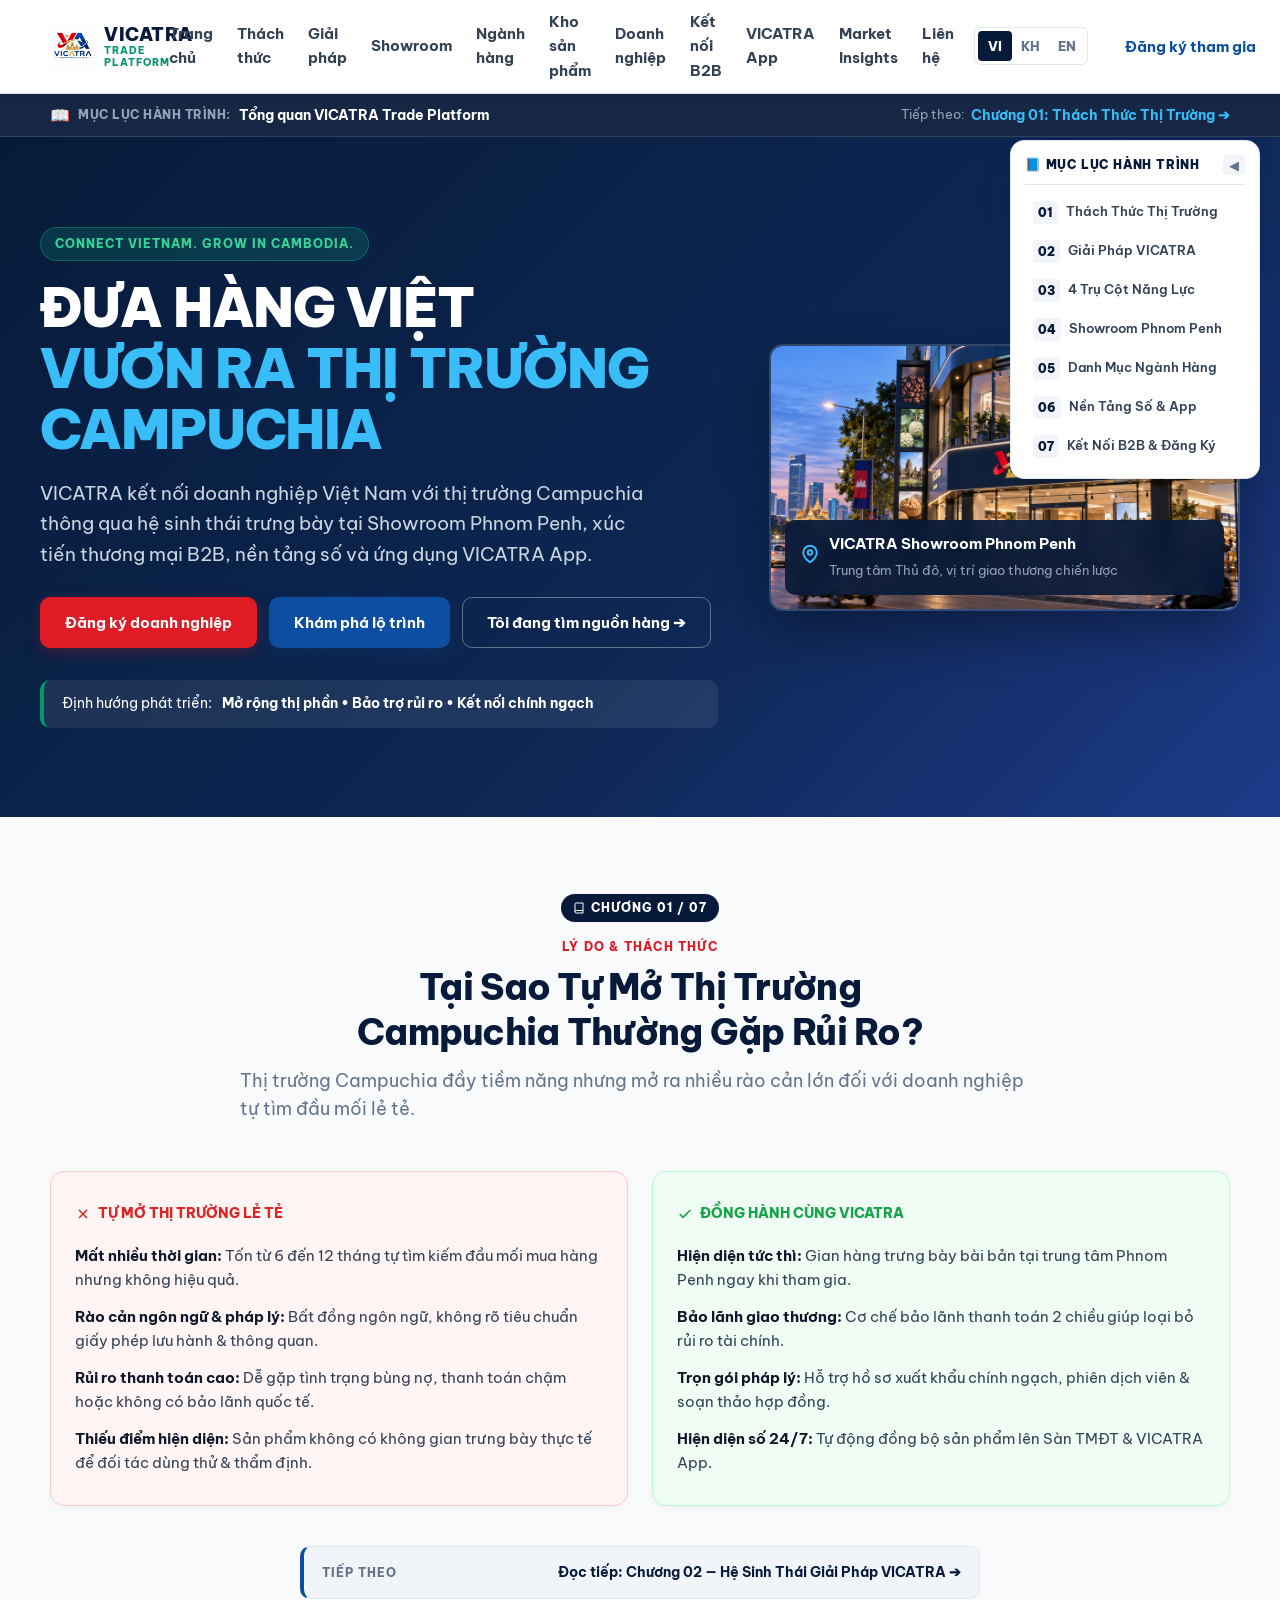
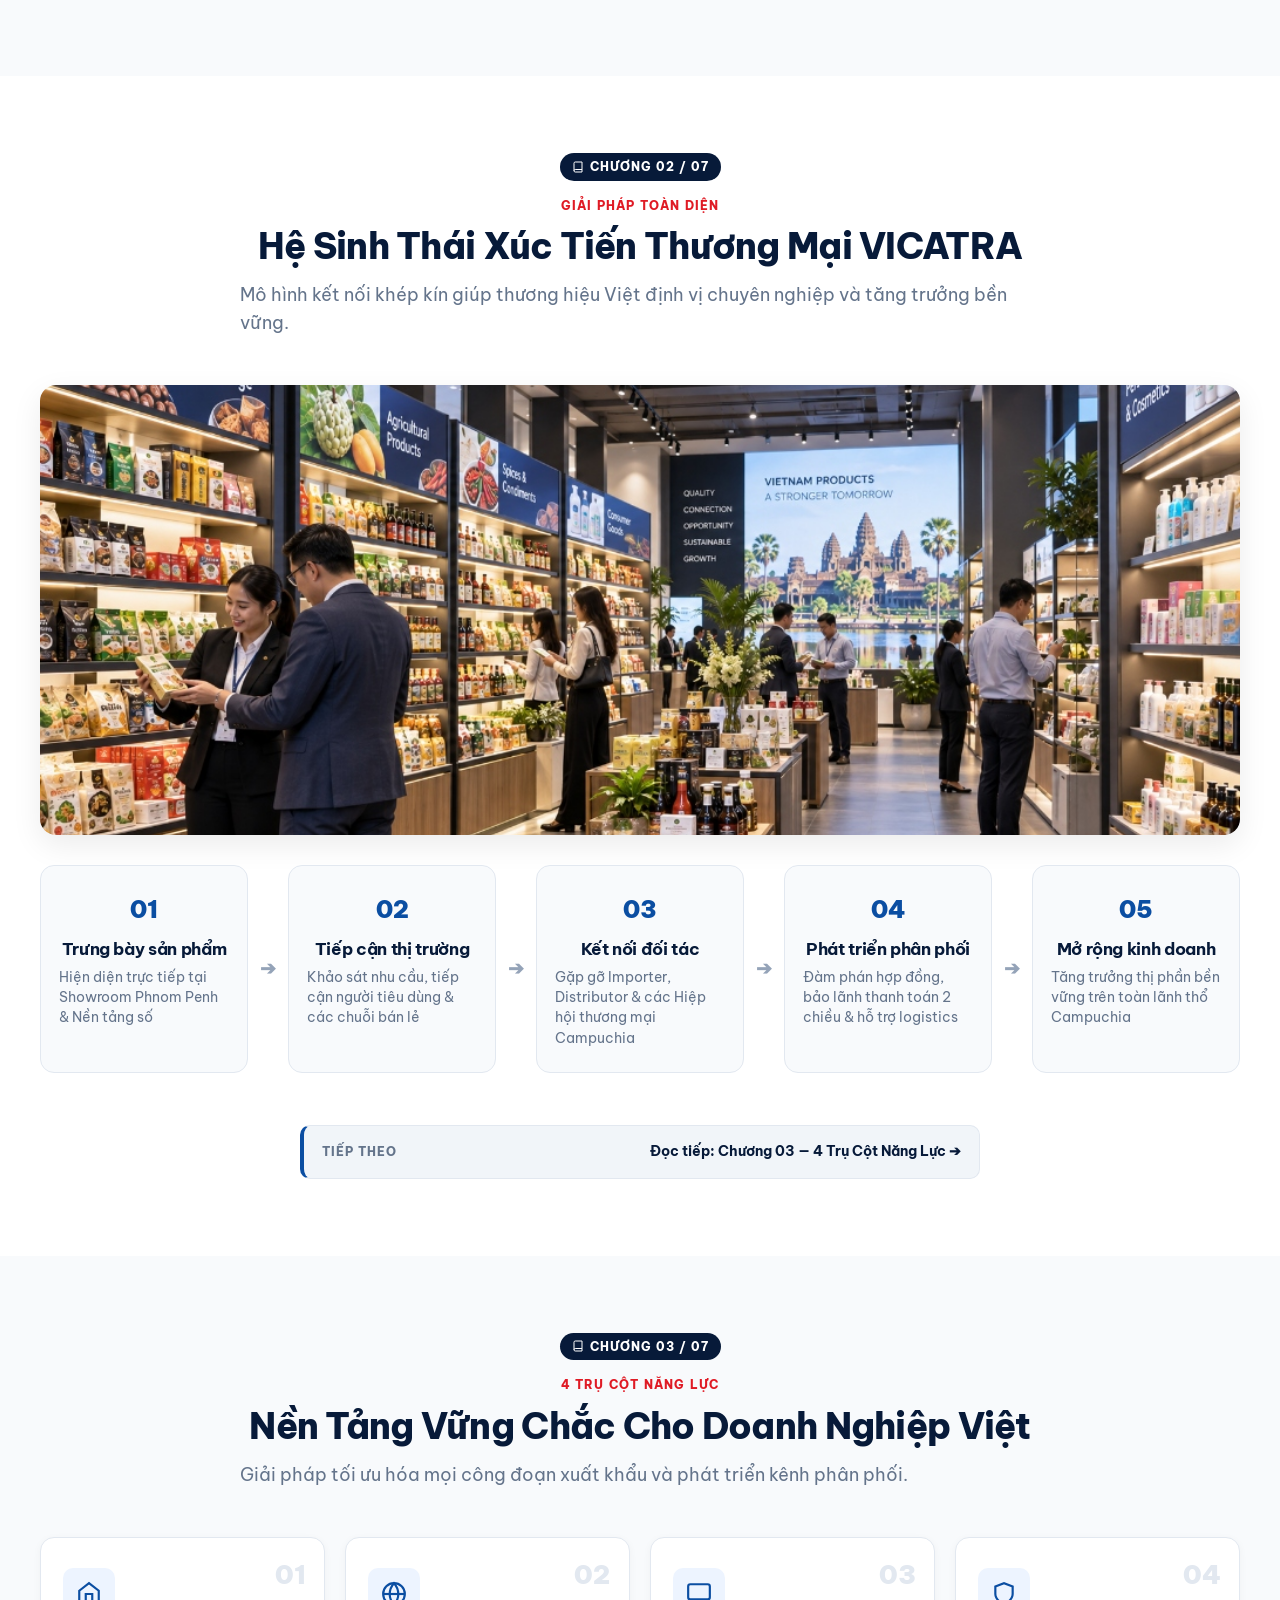
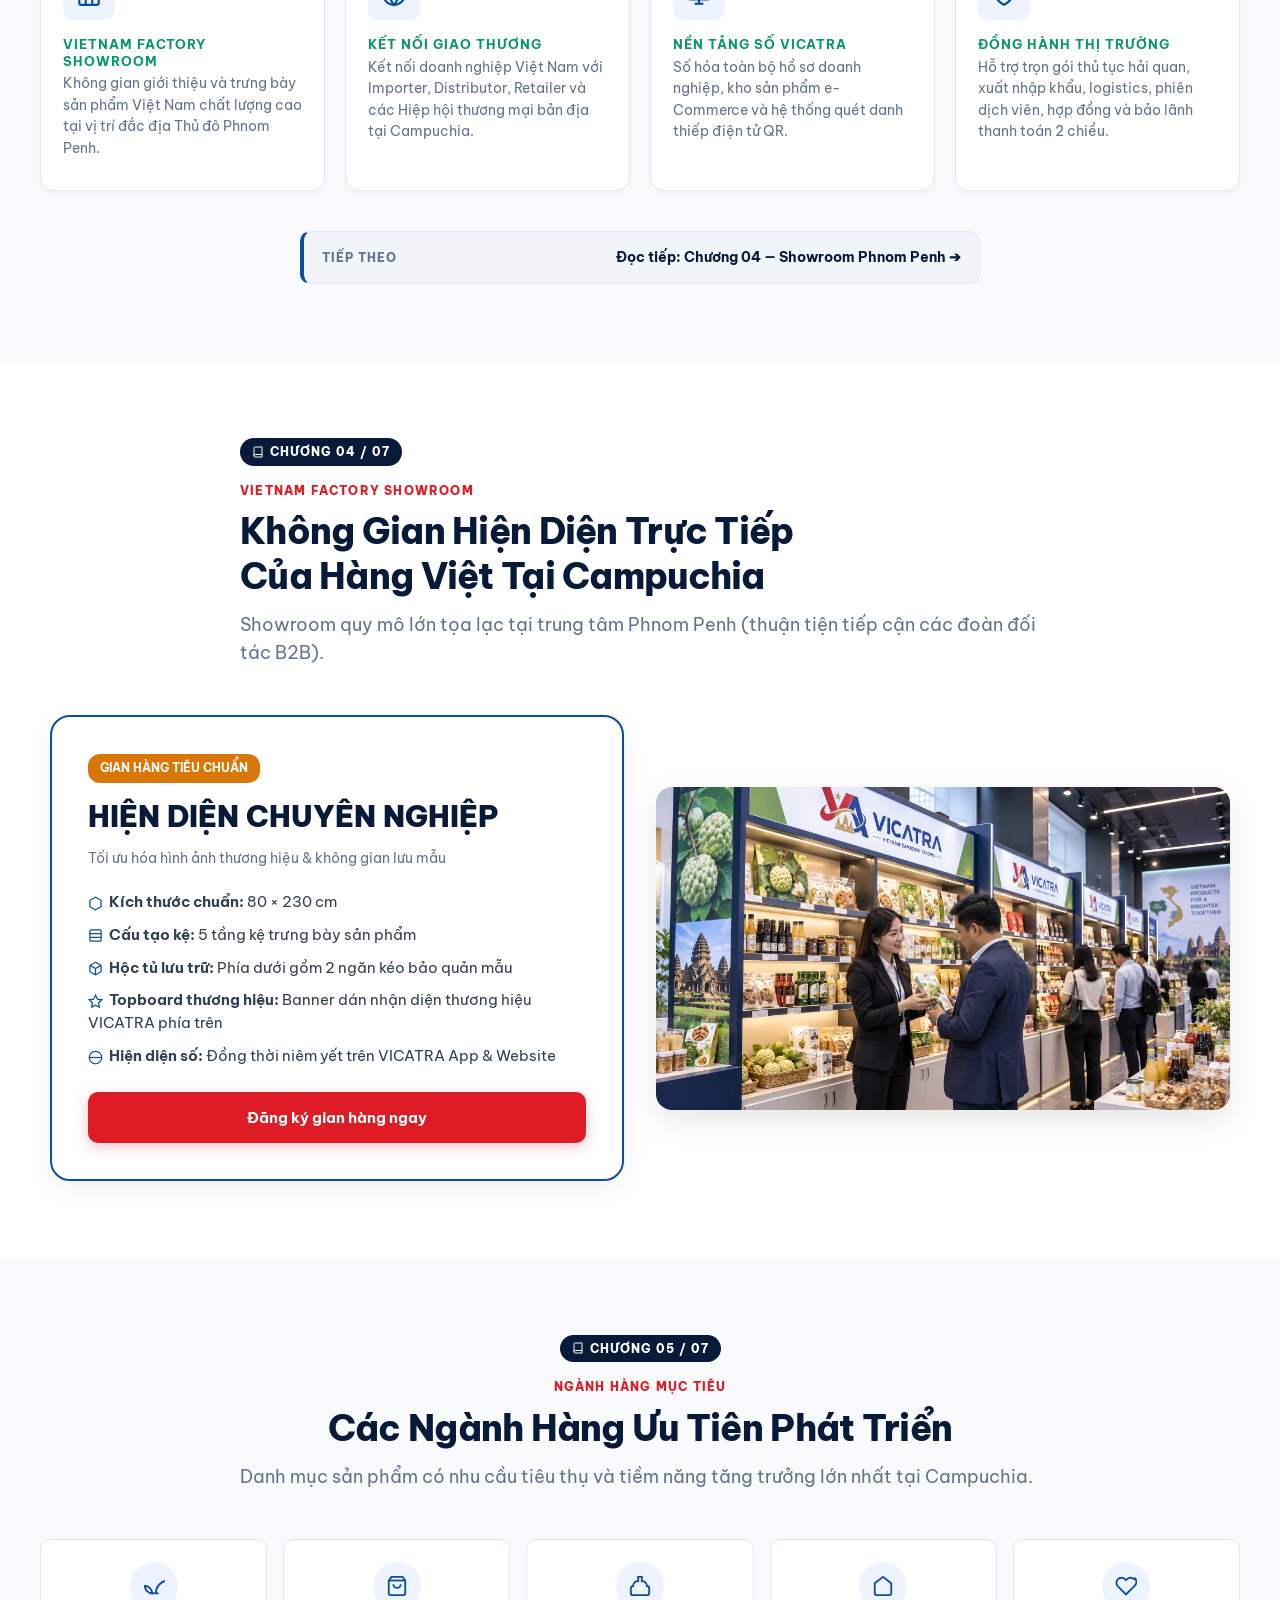
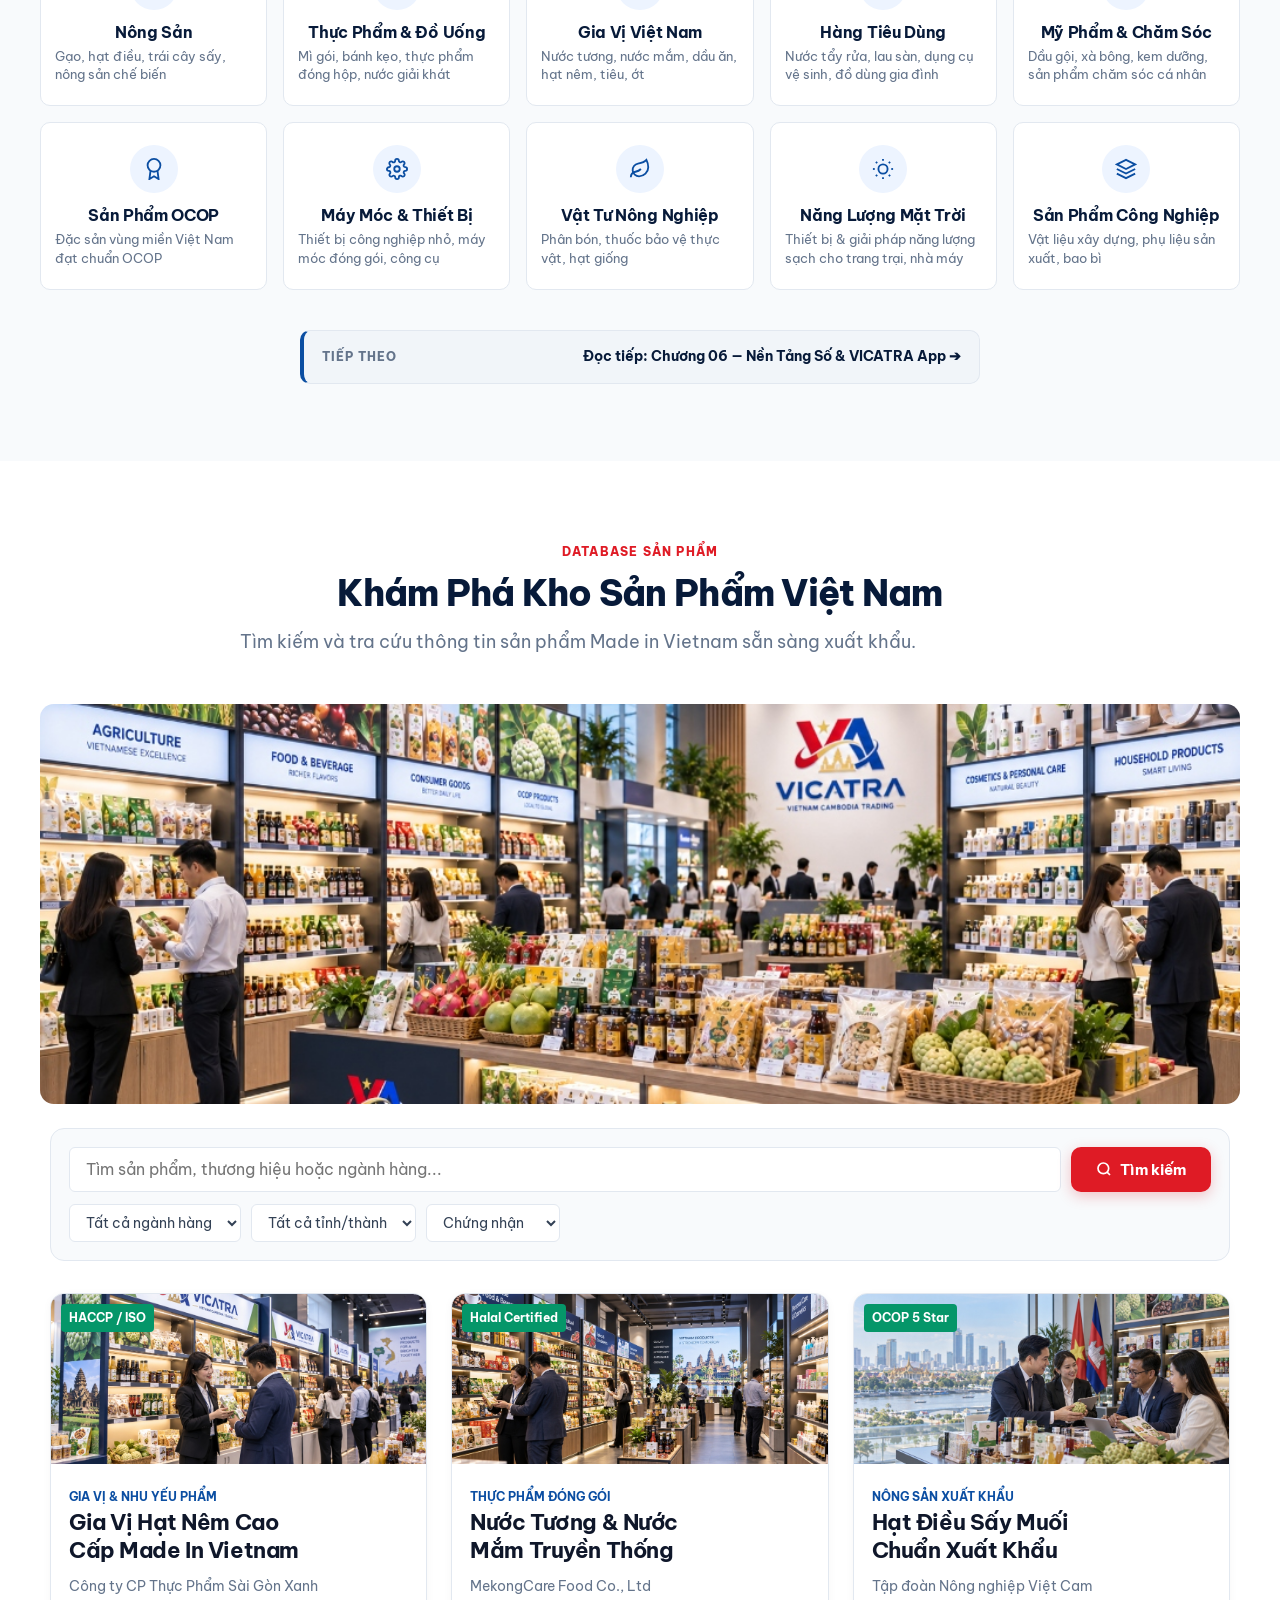
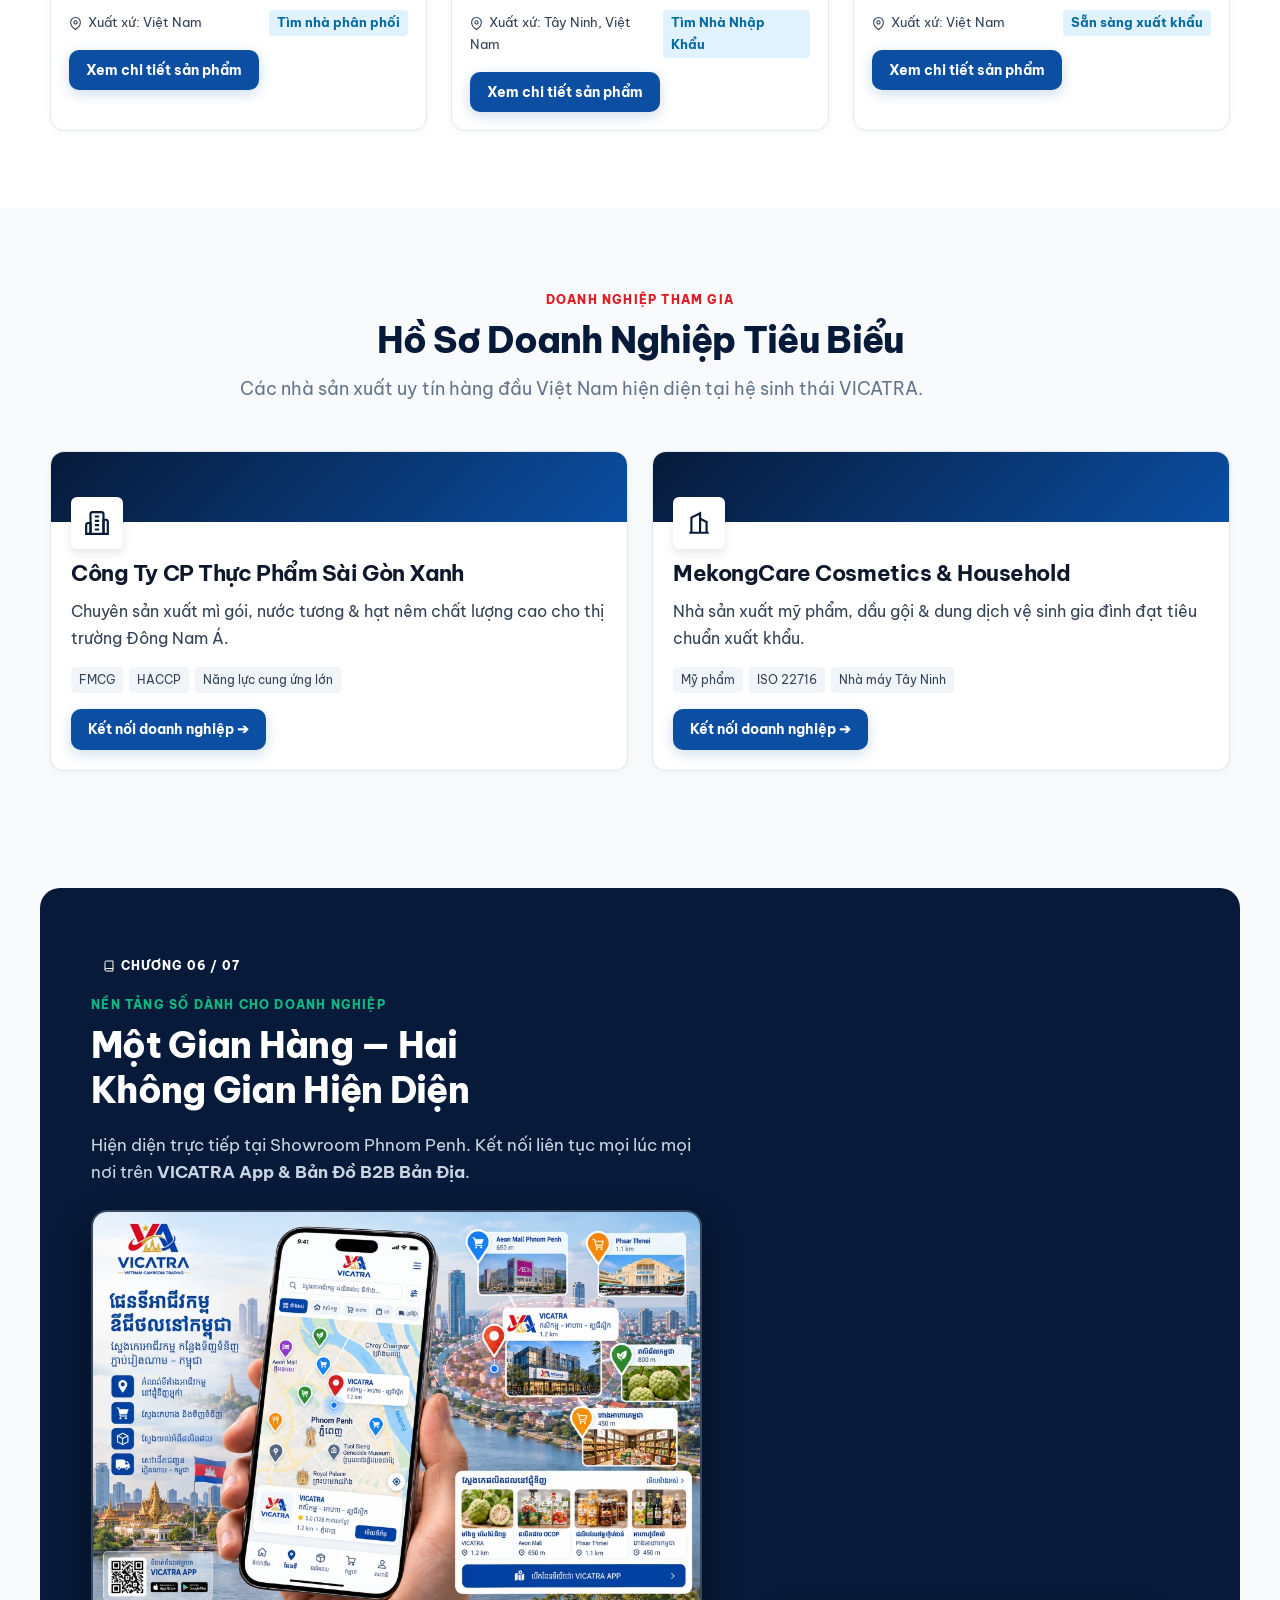
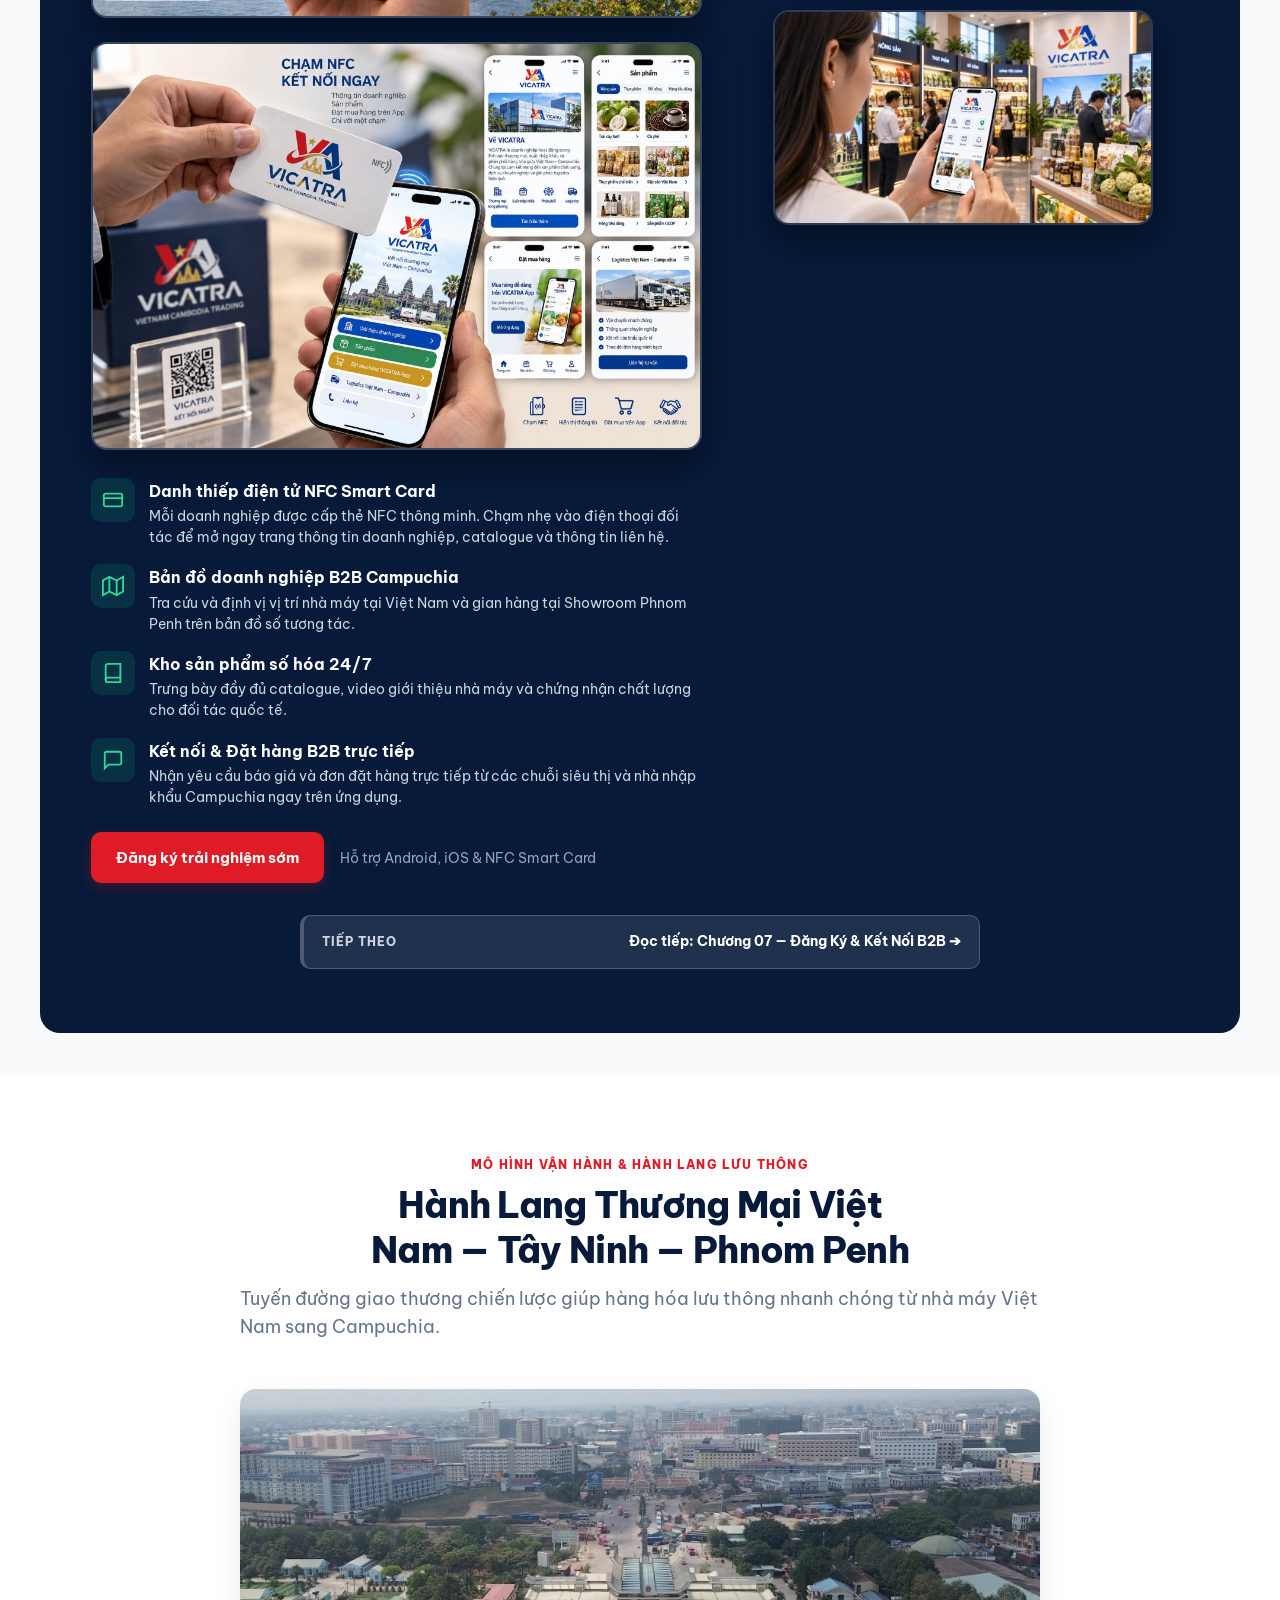
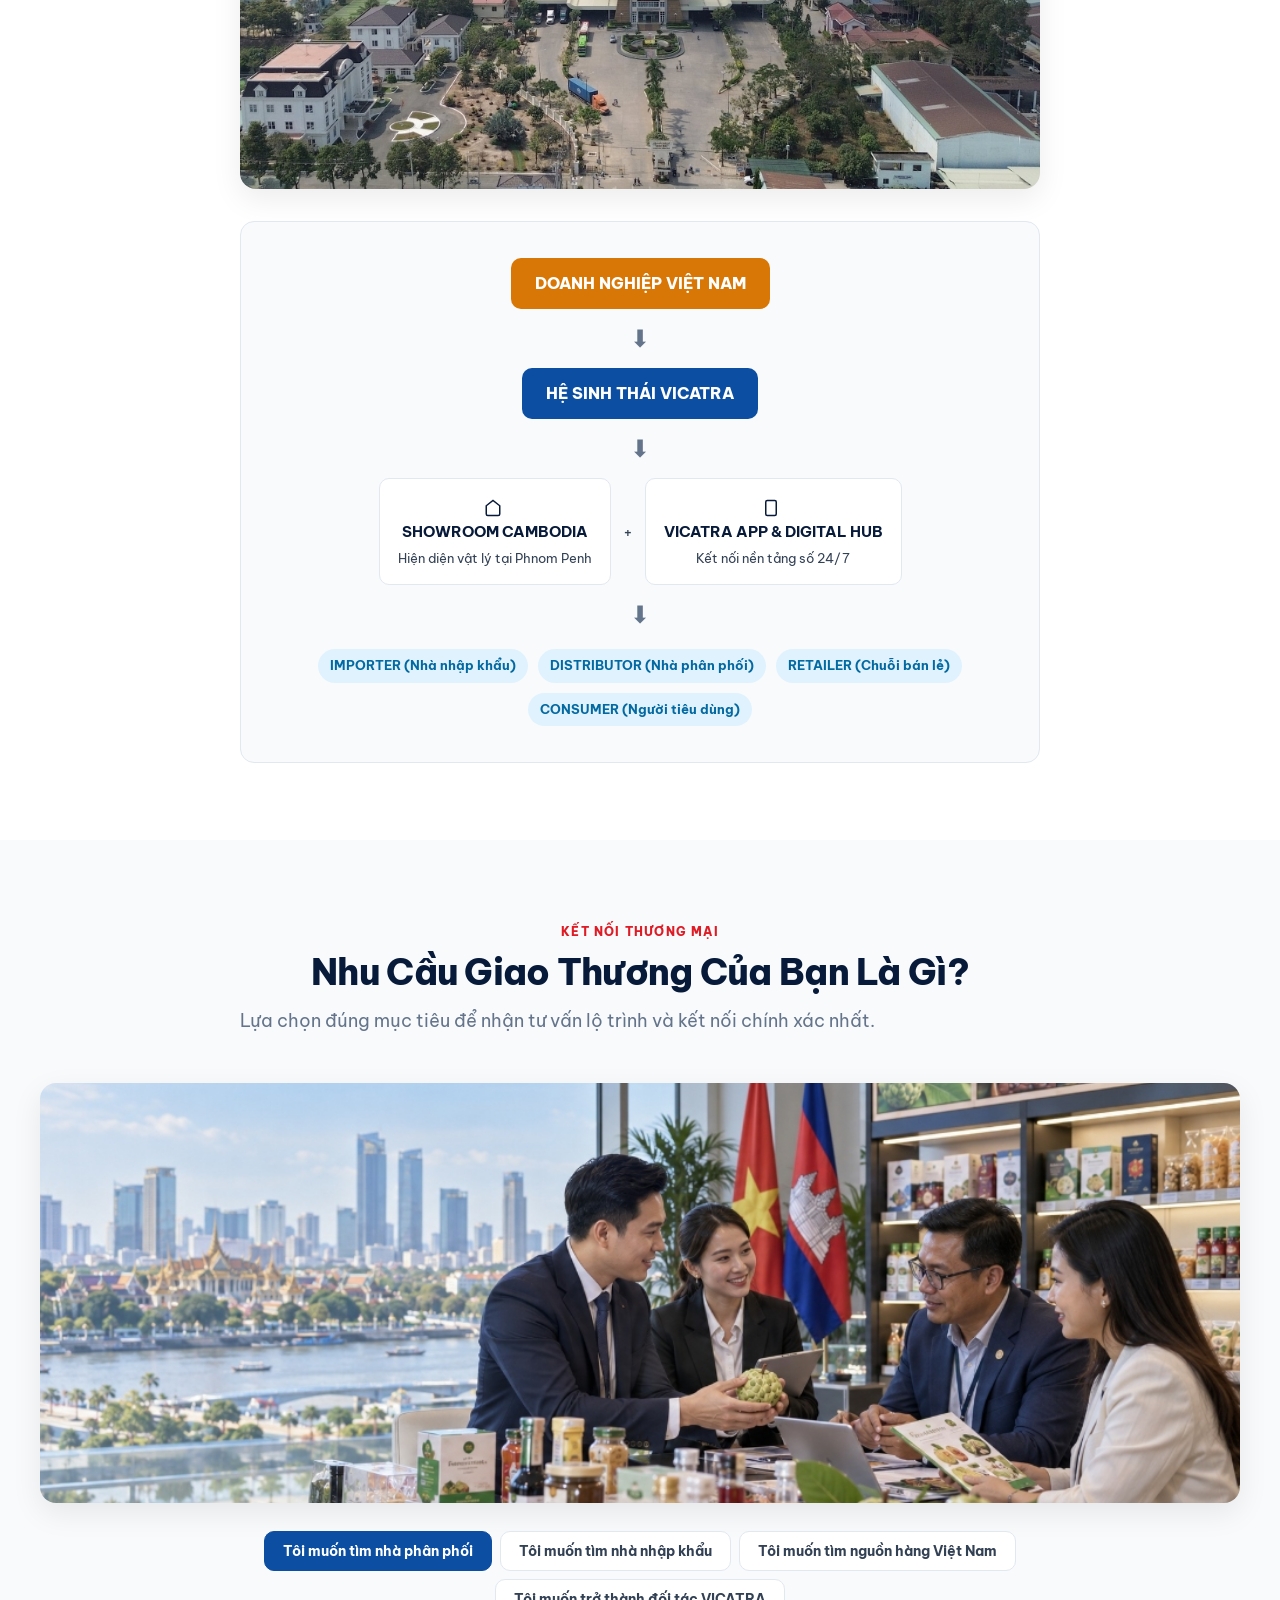
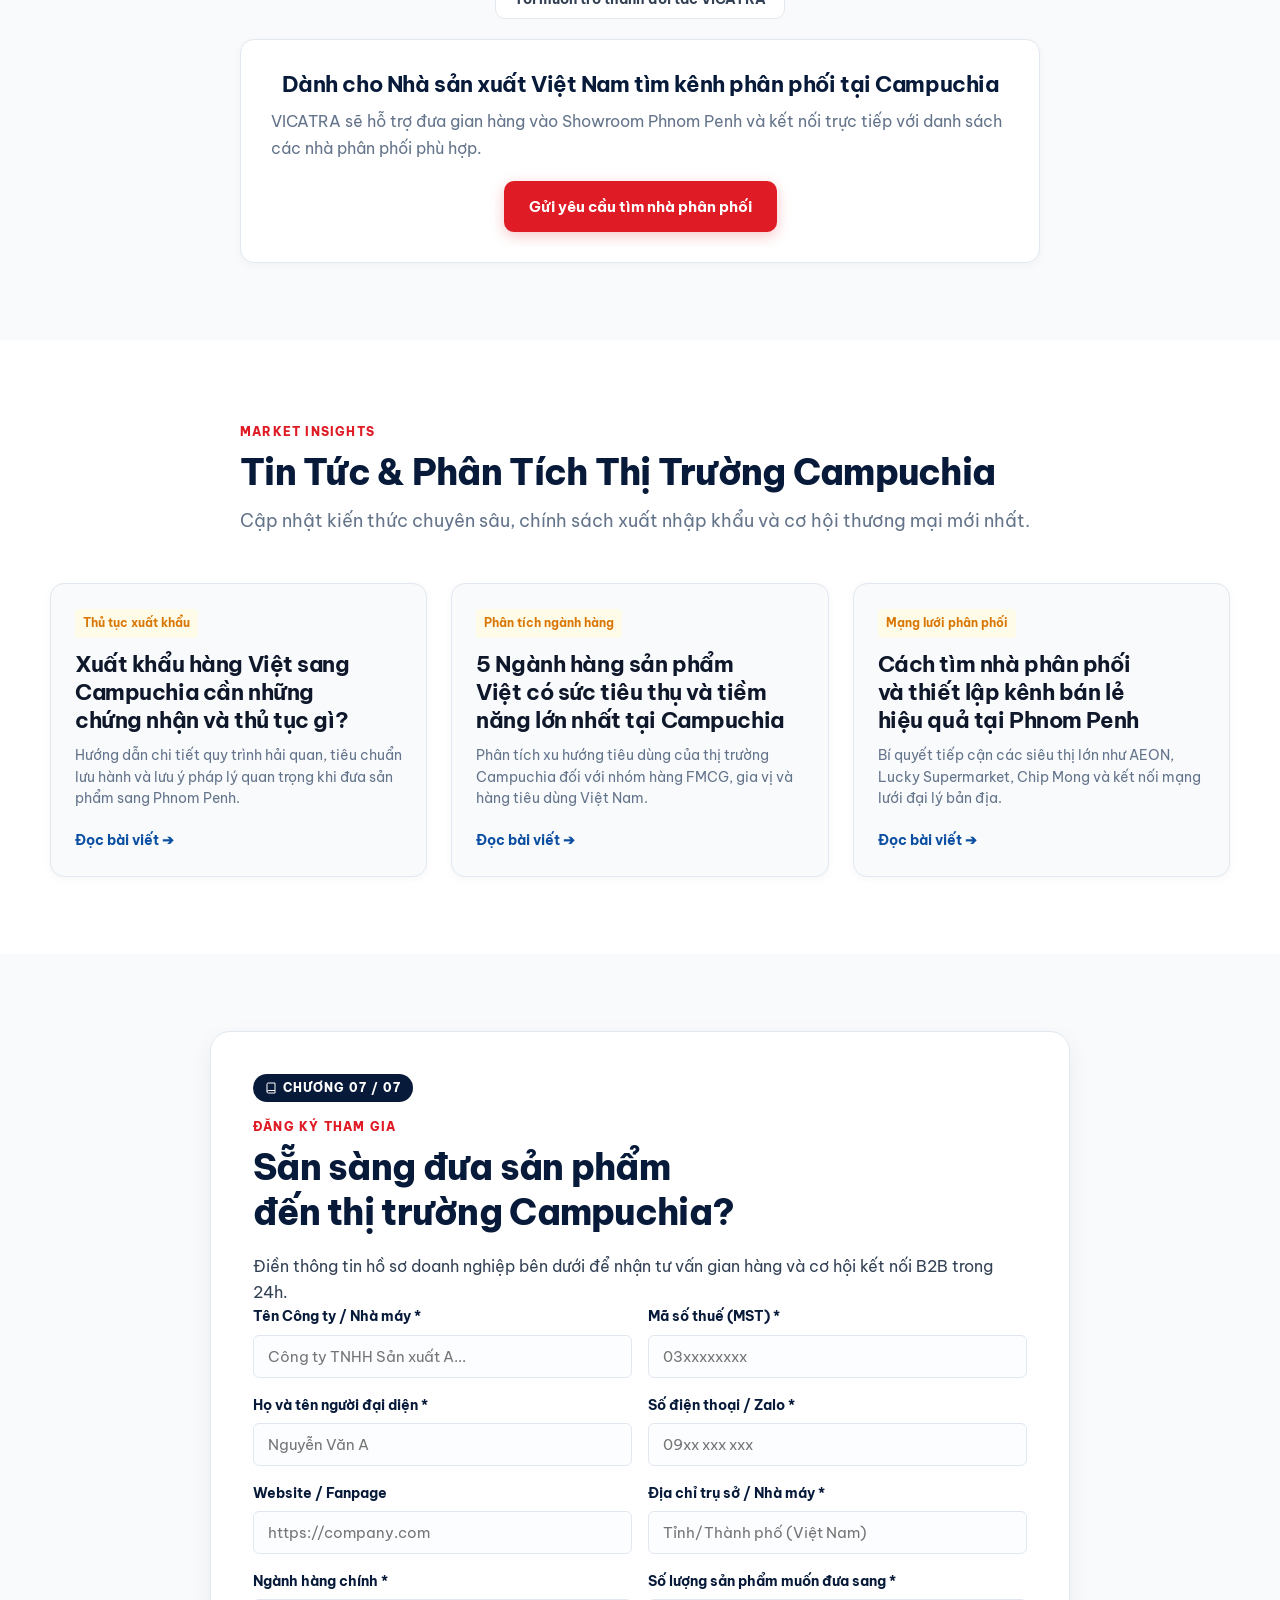
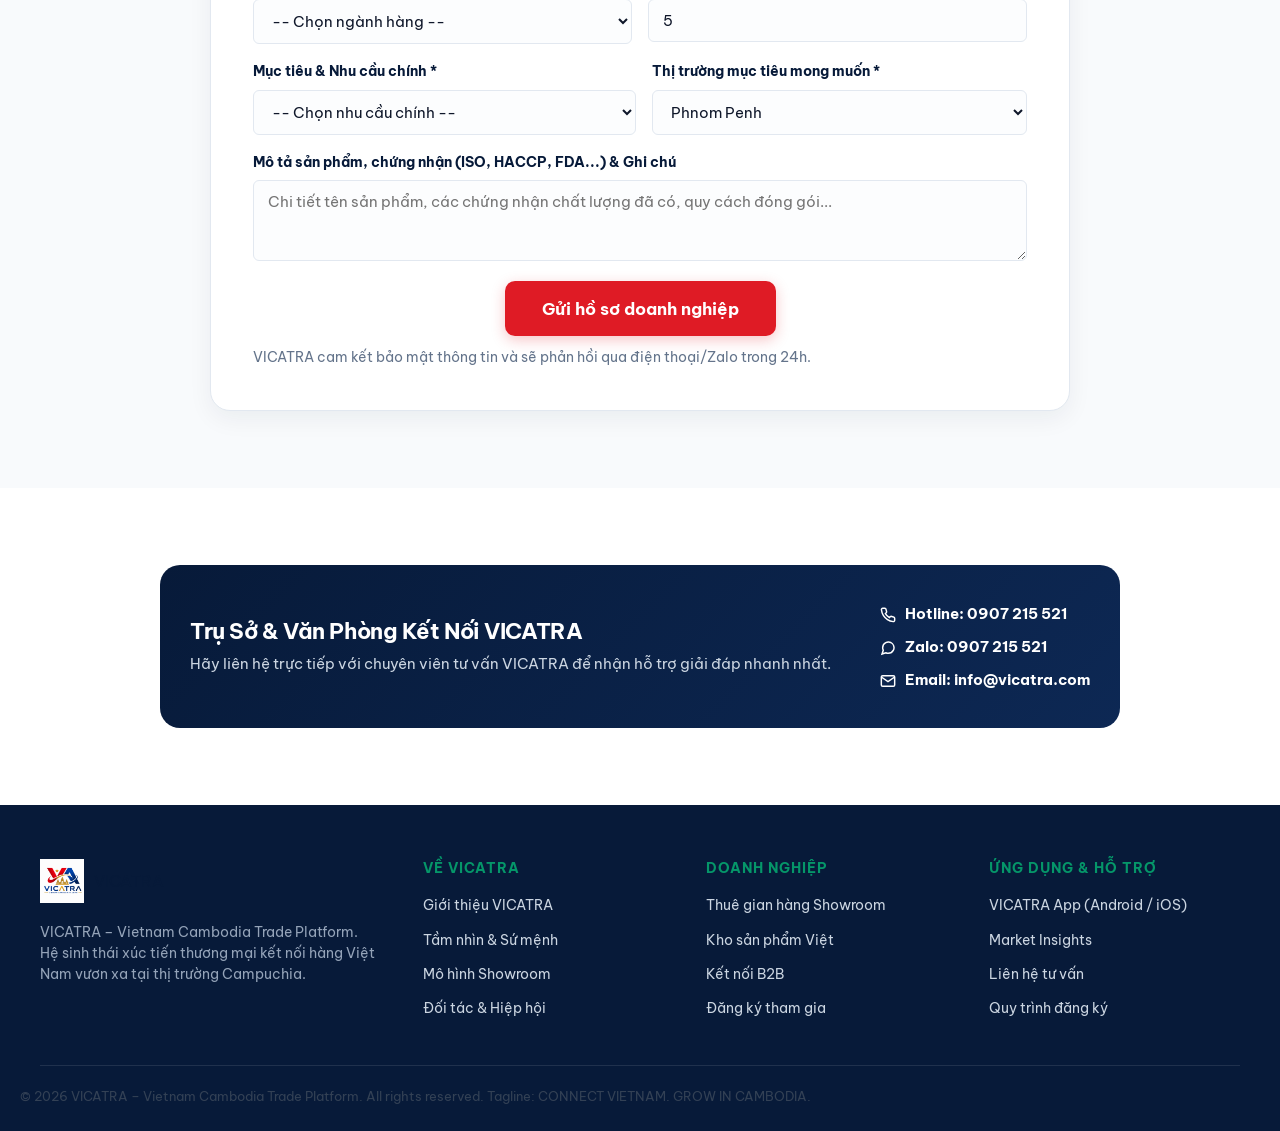
==== index.html @ 3a8a8bb9 "feat: Add book-style reading navigation and chapter tracking system" ====
<!doctype html>
<html lang="vi">
  <head>
    <meta charset="utf-8" />
    <meta name="viewport" content="width=device-width, initial-scale=1" />
    <title>VICATRA | Vietnam Cambodia Trade Platform — Kết nối hàng Việt – Vươn xa tại Campuchia</title>
    <meta
      name="description"
      content="VICATRA – Nền tảng xúc tiến thương mại kết nối doanh nghiệp Việt Nam với thị trường Campuchia qua Showroom vật lý tại Phnom Penh, Nền tảng số, Kết nối B2B và VICATRA App."
    />
    <meta
      name="keywords"
      content="VICATRA, Vietnam Cambodia Trade Platform, xuất khẩu Campuchia, Vietnam Factory Showroom, VICATRA App, kết nối B2B, gian hàng Phnom Penh, xúc tiến thương mại Việt Nam Campuchia"
    />
    <meta name="author" content="VICATRA - Vietnam Cambodia Trade Platform" />
    <meta name="robots" content="index, follow" />
    <meta name="theme-color" content="#0a2540" />

    <!-- Open Graph & Social Meta -->
    <meta property="og:locale" content="vi_VN" />
    <meta property="og:type" content="website" />
    <meta property="og:url" content="https://vicatra.com/" />
    <meta property="og:site_name" content="VICATRA Trade Platform" />
    <meta property="og:title" content="VICATRA | Kết nối hàng Việt – Vươn xa tại Campuchia" />
    <meta
      property="og:description"
      content="Hệ sinh thái xúc tiến thương mại Việt Nam – Campuchia: Showroom vật lý, Nền tảng số, Kết nối B2B & VICATRA App."
    />
    <meta property="og:image" content="assets/vicatra-exterior-showroom.jpg" />

    <!-- Favicon & Google Font -->
    <link rel="icon" type="image/png" sizes="32x32" href="assets/favicon-32.png" />
    <link rel="apple-touch-icon" sizes="180x180" href="assets/apple-touch-icon.png" />
    <link rel="manifest" href="site.webmanifest" />

    <link rel="preconnect" href="https://fonts.googleapis.com" />
    <link rel="preconnect" href="https://fonts.gstatic.com" crossorigin />
    <link
      href="https://fonts.googleapis.com/css2?family=Be+Vietnam+Pro:wght@400;500;600;700;800;900&display=swap"
      rel="stylesheet"
    />
    <link rel="stylesheet" href="styles.css" />
  </head>
  <body>
    <!-- 00. READING PROGRESS BAR & STICKY CHAPTER NAVIGATION -->
    <div id="readingProgressBar"></div>

    <!-- SITE HEADER & NAVIGATION -->
    <header class="site-header">
      <a class="brand" href="#top" aria-label="VICATRA Trade Platform">
        <img src="assets/logo-vicatra.png" alt="VICATRA Logo" />
        <div class="brand-text">
          <span class="brand-name">VICATRA</span>
          <span class="brand-sub">Trade Platform</span>
        </div>
      </a>

      <nav class="nav" aria-label="Main navigation">
        <a href="#top">Trang chủ</a>
        <a href="#reason">Thách thức</a>
        <a href="#about">Giải pháp</a>
        <a href="#showroom">Showroom</a>
        <a href="#categories">Ngành hàng</a>
        <a href="#products">Kho sản phẩm</a>
        <a href="#businesses">Doanh nghiệp</a>
        <a href="#trade">Kết nối B2B</a>
        <a href="#app">VICATRA App</a>
        <a href="#insights">Market Insights</a>
        <a href="#contact">Liên hệ</a>
      </nav>

      <div class="header-actions">
        <div class="lang-switch" aria-label="Language switcher">
          <button class="active" type="button" data-lang="vi">VI</button>
          <button type="button" data-lang="km">KH</button>
          <button type="button" data-lang="en">EN</button>
        </div>
        <a class="button header-cta" href="#register">Đăng ký tham gia</a>
        <button class="hamburger" type="button" aria-label="Menu" aria-expanded="false">
          <span></span><span></span><span></span>
        </button>
      </div>
    </header>

    <!-- STICKY READING STATUS BAR (CHAPTER POSITION) -->
    <div class="reading-status-bar" id="readingStatusBar">
      <div class="reading-status-container">
        <div class="reading-chapter-info">
          <span class="reading-icon">📖</span>
          <span class="reading-label">MỤC LỤC HÀNH TRÌNH:</span>
          <strong id="currentChapterTitle">Tổng quan VICATRA Trade Platform</strong>
        </div>
        <div class="reading-chapter-next">
          <span class="next-label">Tiếp theo:</span>
          <a href="#reason" id="nextChapterLink">Chương 01: Thách Thức Thị Trường ➔</a>
        </div>
      </div>
    </div>

    <!-- FLOATING CHAPTER TABLE OF CONTENTS NAVIGATOR (DESKTOP SIDEBAR) -->
    <aside class="chapter-navigator" id="chapterNavigator" aria-label="Mục lục hành trình VICATRA">
      <div class="chapter-nav-header">
        <span>📘 MỤC LỤC HÀNH TRÌNH</span>
        <button type="button" class="chapter-nav-toggle" id="chapterNavToggle" title="Thu gọn / Mở rộng">◀</button>
      </div>
      <ul class="chapter-nav-list">
        <li><a href="#reason" data-chapter="1"><span class="ch-num">01</span><span class="ch-name">Thách Thức Thị Trường</span></a></li>
        <li><a href="#about" data-chapter="2"><span class="ch-num">02</span><span class="ch-name">Giải Pháp VICATRA</span></a></li>
        <li><a href="#pillars" data-chapter="3"><span class="ch-num">03</span><span class="ch-name">4 Trụ Cột Năng Lực</span></a></li>
        <li><a href="#showroom" data-chapter="4"><span class="ch-num">04</span><span class="ch-name">Showroom Phnom Penh</span></a></li>
        <li><a href="#categories" data-chapter="5"><span class="ch-num">05</span><span class="ch-name">Danh Mục Ngành Hàng</span></a></li>
        <li><a href="#app" data-chapter="6"><span class="ch-num">06</span><span class="ch-name">Nền Tảng Số & App</span></a></li>
        <li><a href="#register" data-chapter="7"><span class="ch-num">07</span><span class="ch-name">Kết Nối B2B & Đăng Ký</span></a></li>
      </ul>
    </aside>

    <!-- MOBILE DRAWER NAV -->
    <div class="mobile-drawer" id="mobileDrawer">
      <div class="drawer-overlay"></div>
      <div class="drawer-panel">
        <div class="drawer-header">
          <a class="brand" href="#top"><img src="assets/logo-vicatra.png" alt="VICATRA" /><span>VICATRA</span></a>
          <button class="drawer-close" type="button" aria-label="Đóng">✕</button>
        </div>
        <nav class="drawer-nav">
          <a href="#top">Trang chủ</a>
          <a href="#reason">Thách thức thị trường</a>
          <a href="#about">Giải pháp VICATRA</a>
          <a href="#showroom">Vietnam Factory Showroom</a>
          <a href="#categories">Ngành hàng ưu tiên</a>
          <a href="#products">Kho sản phẩm</a>
          <a href="#businesses">Doanh nghiệp tiêu biểu</a>
          <a href="#trade">Kết nối giao thương</a>
          <a href="#app">VICATRA App</a>
          <a href="#insights">Tin tức &amp; Thị trường</a>
          <a href="#contact">Liên hệ</a>
        </nav>
        <div class="drawer-contact">
          <a class="button primary" href="#register" style="width:100%; text-align:center;">Đăng ký tham gia</a>
          <a href="tel:0907215521"><svg width="15" height="15" viewBox="0 0 24 24" fill="none" stroke="currentColor" stroke-width="2.2"><path d="M22 16.92v3a2 2 0 0 1-2.18 2 19.79 19.79 0 0 1-8.63-3.07 19.5 19.5 0 0 1-6-6 19.79 19.79 0 0 1-3.07-8.67A2 2 0 0 1 4.11 2h3a2 2 0 0 1 2 1.72 12.84 12.84 0 0 0 .7 2.81 2 2 0 0 1-.45 2.11L8.09 9.91a16 16 0 0 0 6 6l1.27-1.27a2 2 0 0 1 2.11-.45 12.84 12.84 0 0 0 2.81.7A2 2 0 0 1 22 16.92z"/></svg> 0907 215 521</a>
          <a href="https://zalo.me/0907215521"><svg width="15" height="15" viewBox="0 0 24 24" fill="none" stroke="currentColor" stroke-width="2.2"><path d="M21 11.5a8.38 8.38 0 0 1-.9 3.8 8.5 8.5 0 0 1-7.6 4.7 8.38 8.38 0 0 1-3.8-.9L3 21l1.9-5.7a8.38 8.38 0 0 1-.9-3.8 8.5 8.5 0 0 1 4.7-7.6 8.38 8.38 0 0 1 3.8-.9h.5a8.48 8.48 0 0 1 8 8v.5z"/></svg> Zalo: 0907 215 521</a>
        </div>
      </div>
    </div>

    <main id="top">
      <!-- 01. HERO SECTION -->
      <section class="hero-b2b">
        <div class="hero-container">
          <div class="hero-content">
            <span class="badge-tag">CONNECT VIETNAM. GROW IN CAMBODIA.</span>
            <h1>ĐƯA HÀNG VIỆT<br /><span class="highlight-text">VƯƠN RA THỊ TRƯỜNG CAMPUCHIA</span></h1>
            <p class="hero-subtitle">
              VICATRA kết nối doanh nghiệp Việt Nam với thị trường Campuchia thông qua hệ sinh thái trưng bày tại Showroom Phnom Penh, xúc tiến thương mại B2B, nền tảng số và ứng dụng VICATRA App.
            </p>

            <div class="hero-buttons">
              <a class="button primary" href="#register">Đăng ký doanh nghiệp</a>
              <a class="button secondary" href="#reason">Khám phá lộ trình</a>
              <a class="button outline" href="#products">Tôi đang tìm nguồn hàng ➔</a>
            </div>

            <div class="hero-trust">
              <span>Định hướng phát triển:</span>
              <strong>Mở rộng thị phần • Bảo trợ rủi ro • Kết nối chính ngạch</strong>
            </div>
          </div>

          <div class="hero-media">
            <div class="hero-card-preview">
              <img src="assets/vicatra-exterior-showroom.jpg" alt="Tòa nhà Siêu thị VICATRA Vietnam Cambodia Trading tại Phnom Penh" />
              <div class="media-overlay-badge">
                <span class="badge-icon"><svg width="18" height="18" viewBox="0 0 24 24" fill="none" stroke="#38bdf8" stroke-width="2.5"><path d="M21 10c0 7-9 13-9 13s-9-6-9-13a9 9 0 0 1 18 0z"/><circle cx="12" cy="10" r="3"/></svg></span>
                <div>
                  <strong>VICATRA Showroom Phnom Penh</strong>
                  <small>Trung tâm Thủ đô, vị trí giao thương chiến lược</small>
                </div>
              </div>
            </div>
          </div>
        </div>
      </section>

      <!-- 02. ĐIỂM CHẠM 1: LÝ DO & THÁCH THỨC KHI TỰ MỞ THỊ TRƯỜNG -->
      <section class="section reason-section" id="reason">
        <div class="section-header text-center">
          <span class="chapter-badge"><svg width="12" height="12" viewBox="0 0 24 24" fill="none" stroke="currentColor" stroke-width="2"><path d="M4 19.5A2.5 2.5 0 0 1 6.5 17H20"/><path d="M6.5 2H20v20H6.5A2.5 2.5 0 0 1 4 19.5v-15A2.5 2.5 0 0 1 6.5 2z"/></svg> CHƯƠNG 01 / 07</span>
          <br />
          <span class="sub-title">LÝ DO &amp; THÁCH THỨC</span>
          <h2>Tại Sao Tự Mở Thị Trường Campuchia Thường Gặp Rủi Ro?</h2>
          <p>Thị trường Campuchia đầy tiềm năng nhưng mở ra nhiều rào cản lớn đối với doanh nghiệp tự tìm đầu mối lẻ tẻ.</p>
        </div>

        <div class="reason-grid">
          <article class="reason-card problem">
            <div class="card-tag"><svg width="16" height="16" viewBox="0 0 24 24" fill="none" stroke="#dc2626" stroke-width="2.5" style="vertical-align:middle; margin-right:4px;"><line x1="18" y1="6" x2="6" y2="18"/><line x1="6" y1="6" x2="18" y2="18"/></svg> TỰ MỞ THỊ TRƯỜNG LẺ TẺ</div>
            <ul>
              <li><strong>Mất nhiều thời gian:</strong> Tốn từ 6 đến 12 tháng tự tìm kiếm đầu mối mua hàng nhưng không hiệu quả.</li>
              <li><strong>Rào cản ngôn ngữ &amp; pháp lý:</strong> Bất đồng ngôn ngữ, không rõ tiêu chuẩn giấy phép lưu hành &amp; thông quan.</li>
              <li><strong>Rủi ro thanh toán cao:</strong> Dễ gặp tình trạng bùng nợ, thanh toán chậm hoặc không có bảo lãnh quốc tế.</li>
              <li><strong>Thiếu điểm hiện diện:</strong> Sản phẩm không có không gian trưng bày thực tế để đối tác dùng thử &amp; thẩm định.</li>
            </ul>
          </article>

          <article class="reason-card solution">
            <div class="card-tag highlight"><svg width="16" height="16" viewBox="0 0 24 24" fill="none" stroke="#16a34a" stroke-width="2.5" style="vertical-align:middle; margin-right:4px;"><polyline points="20 6 9 17 4 12"/></svg> ĐỒNG HÀNH CÙNG VICATRA</div>
            <ul>
              <li><strong>Hiện diện tức thì:</strong> Gian hàng trưng bày bài bản tại trung tâm Phnom Penh ngay khi tham gia.</li>
              <li><strong>Bảo lãnh giao thương:</strong> Cơ chế bảo lãnh thanh toán 2 chiều giúp loại bỏ rủi ro tài chính.</li>
              <li><strong>Trọn gói pháp lý:</strong> Hỗ trợ hồ sơ xuất khẩu chính ngạch, phiên dịch viên &amp; soạn thảo hợp đồng.</li>
              <li><strong>Hiện diện số 24/7:</strong> Tự động đồng bộ sản phẩm lên Sàn TMĐT &amp; VICATRA App.</li>
            </ul>
          </article>
        </div>

        <div class="next-chapter-card">
          <span class="next-tag">TIẾP THEO</span>
          <a href="#about" class="next-link">Đọc tiếp: Chương 02 — Hệ Sinh Thái Giải Pháp VICATRA ➔</a>
        </div>
      </section>

      <!-- 03. ĐIỂM CHẠM 2: GIẢI PHÁP & HỆ SINH THÁI VICATRA -->
      <section class="section about-vicatra" id="about">
        <div class="section-header text-center">
          <span class="chapter-badge"><svg width="12" height="12" viewBox="0 0 24 24" fill="none" stroke="currentColor" stroke-width="2"><path d="M4 19.5A2.5 2.5 0 0 1 6.5 17H20"/><path d="M6.5 2H20v20H6.5A2.5 2.5 0 0 1 4 19.5v-15A2.5 2.5 0 0 1 6.5 2z"/></svg> CHƯƠNG 02 / 07</span>
          <br />
          <span class="sub-title">GIẢI PHÁP TOÀN DIỆN</span>
          <h2>Hệ Sinh Thái Xúc Tiến Thương Mại VICATRA</h2>
          <p>Mô hình kết nối khép kín giúp thương hiệu Việt định vị chuyên nghiệp và tăng trưởng bền vững.</p>
        </div>

        <div class="about-hero-banner" style="margin-bottom: 30px; border-radius: 16px; overflow: hidden; box-shadow: 0 10px 30px rgba(0,0,0,0.08);">
          <img src="assets/vicatra-showroom-interior.jpg" alt="Không gian trưng bày bên trong Showroom VICATRA Phnom Penh" style="width:100%; height:auto; max-height:450px; object-fit:cover; display:block;" />
        </div>

        <div class="timeline-horizontal">
          <div class="timeline-step">
            <div class="step-num">01</div>
            <h4>Trưng bày sản phẩm</h4>
            <p>Hiện diện trực tiếp tại Showroom Phnom Penh &amp; Nền tảng số</p>
          </div>
          <div class="step-arrow">➔</div>
          <div class="timeline-step">
            <div class="step-num">02</div>
            <h4>Tiếp cận thị trường</h4>
            <p>Khảo sát nhu cầu, tiếp cận người tiêu dùng &amp; các chuỗi bán lẻ</p>
          </div>
          <div class="step-arrow">➔</div>
          <div class="timeline-step">
            <div class="step-num">03</div>
            <h4>Kết nối đối tác</h4>
            <p>Gặp gỡ Importer, Distributor &amp; các Hiệp hội thương mại Campuchia</p>
          </div>
          <div class="step-arrow">➔</div>
          <div class="timeline-step">
            <div class="step-num">04</div>
            <h4>Phát triển phân phối</h4>
            <p>Đàm phán hợp đồng, bảo lãnh thanh toán 2 chiều &amp; hỗ trợ logistics</p>
          </div>
          <div class="step-arrow">➔</div>
          <div class="timeline-step">
            <div class="step-num">05</div>
            <h4>Mở rộng kinh doanh</h4>
            <p>Tăng trưởng thị phần bền vững trên toàn lãnh thổ Campuchia</p>
          </div>
        </div>

        <div class="next-chapter-card">
          <span class="next-tag">TIẾP THEO</span>
          <a href="#pillars" class="next-link">Đọc tiếp: Chương 03 — 4 Trụ Cột Năng Lực ➔</a>
        </div>
      </section>

      <!-- 04. 4 TRỤ CỘT NĂNG LỰC -->
      <section class="section pillars-section" id="pillars">
        <div class="section-header text-center">
          <span class="chapter-badge"><svg width="12" height="12" viewBox="0 0 24 24" fill="none" stroke="currentColor" stroke-width="2"><path d="M4 19.5A2.5 2.5 0 0 1 6.5 17H20"/><path d="M6.5 2H20v20H6.5A2.5 2.5 0 0 1 4 19.5v-15A2.5 2.5 0 0 1 6.5 2z"/></svg> CHƯƠNG 03 / 07</span>
          <br />
          <span class="sub-title">4 TRỤ CỘT NĂNG LỰC</span>
          <h2>Nền Tảng Vững Chắc Cho Doanh Nghiệp Việt</h2>
          <p>Giải pháp tối ưu hóa mọi công đoạn xuất khẩu và phát triển kênh phân phối.</p>
        </div>

        <div class="pillars-grid">
          <article class="pillar-card">
            <span class="pillar-no">01</span>
            <div class="pillar-icon-svg">
              <svg width="26" height="26" viewBox="0 0 24 24" fill="none" stroke="currentColor" stroke-width="2"><path d="M3 9l9-7 9 7v11a2 2 0 0 1-2 2H5a2 2 0 0 1-2-2z"/><polyline points="9 22 9 12 15 12 15 22"/></svg>
            </div>
            <h3>Vietnam Factory Showroom</h3>
            <p>Không gian giới thiệu và trưng bày sản phẩm Việt Nam chất lượng cao tại vị trí đắc địa Thủ đô Phnom Penh.</p>
          </article>

          <article class="pillar-card">
            <span class="pillar-no">02</span>
            <div class="pillar-icon-svg">
              <svg width="26" height="26" viewBox="0 0 24 24" fill="none" stroke="currentColor" stroke-width="2"><circle cx="12" cy="12" r="10"/><line x1="2" y1="12" x2="22" y2="12"/><path d="M12 2a15.3 15.3 0 0 1 4 10 15.3 15.3 0 0 1-4 10 15.3 15.3 0 0 1-4-10 15.3 15.3 0 0 1 4-10z"/></svg>
            </div>
            <h3>Kết Nối Giao Thương</h3>
            <p>Kết nối doanh nghiệp Việt Nam với Importer, Distributor, Retailer và các Hiệp hội thương mại bản địa tại Campuchia.</p>
          </article>

          <article class="pillar-card">
            <span class="pillar-no">03</span>
            <div class="pillar-icon-svg">
              <svg width="26" height="26" viewBox="0 0 24 24" fill="none" stroke="currentColor" stroke-width="2"><rect x="2" y="3" width="20" height="14" rx="2" ry="2"/><line x1="8" y1="21" x2="16" y2="21"/><line x1="12" y1="17" x2="12" y2="21"/></svg>
            </div>
            <h3>Nền Tảng Số VICATRA</h3>
            <p>Số hóa toàn bộ hồ sơ doanh nghiệp, kho sản phẩm e-Commerce và hệ thống quét danh thiếp điện tử QR.</p>
          </article>

          <article class="pillar-card">
            <span class="pillar-no">04</span>
            <div class="pillar-icon-svg">
              <svg width="26" height="26" viewBox="0 0 24 24" fill="none" stroke="currentColor" stroke-width="2"><path d="M12 22s8-4 8-10V5l-8-3-8 3v7c0 6 8 10 8 10z"/></svg>
            </div>
            <h3>Đồng Hành Thị Trường</h3>
            <p>Hỗ trợ trọn gói thủ tục hải quan, xuất nhập khẩu, logistics, phiên dịch viên, hợp đồng và bảo lãnh thanh toán 2 chiều.</p>
          </article>
        </div>

        <div class="next-chapter-card">
          <span class="next-tag">TIẾP THEO</span>
          <a href="#showroom" class="next-link">Đọc tiếp: Chương 04 — Showroom Phnom Penh ➔</a>
        </div>
      </section>

      <!-- 05. VIETNAM FACTORY SHOWROOM (KHÔNG GIAN VẬT LÝ) -->
      <section class="section showroom-section" id="showroom">
        <div class="section-header">
          <span class="chapter-badge"><svg width="12" height="12" viewBox="0 0 24 24" fill="none" stroke="currentColor" stroke-width="2"><path d="M4 19.5A2.5 2.5 0 0 1 6.5 17H20"/><path d="M6.5 2H20v20H6.5A2.5 2.5 0 0 1 4 19.5v-15A2.5 2.5 0 0 1 6.5 2z"/></svg> CHƯƠNG 04 / 07</span>
          <br />
          <span class="sub-title">VIETNAM FACTORY SHOWROOM</span>
          <h2>Không Gian Hiện Diện Trực Tiếp Của Hàng Việt Tại Campuchia</h2>
          <p>Showroom quy mô lớn tọa lạc tại trung tâm Phnom Penh (thuận tiện tiếp cận các đoàn đối tác B2B).</p>
        </div>

        <div class="showroom-showcase">
          <div class="showroom-spec-box">
            <div class="spec-header">
              <span class="badge-featured">Gian hàng tiêu chuẩn</span>
              <div class="spec-price">
                <strong>HIỆN DIỆN CHUYÊN NGHIỆP</strong>
              </div>
              <small>Tối ưu hóa hình ảnh thương hiệu &amp; không gian lưu mẫu</small>
            </div>

            <ul class="spec-list">
              <li><svg width="15" height="15" viewBox="0 0 24 24" fill="none" stroke="var(--blue-royal)" stroke-width="2" style="vertical-align:middle; margin-right:6px;"><path d="M21 16V8a2 2 0 0 0-1-1.73l-7-4a2 2 0 0 0-2 0l-7 4A2 2 0 0 0 3 8v8a2 2 0 0 0 1 1.73l7 4a2 2 0 0 0 2 0l7-4A2 2 0 0 0 21 16z"/></svg><strong>Kích thước chuẩn:</strong> 80 × 230 cm</li>
              <li><svg width="15" height="15" viewBox="0 0 24 24" fill="none" stroke="var(--blue-royal)" stroke-width="2" style="vertical-align:middle; margin-right:6px;"><rect x="3" y="3" width="18" height="18" rx="2"/><line x1="3" y1="9" x2="21" y2="9"/><line x1="3" y1="15" x2="21" y2="15"/></svg><strong>Cấu tạo kệ:</strong> 5 tầng kệ trưng bày sản phẩm</li>
              <li><svg width="15" height="15" viewBox="0 0 24 24" fill="none" stroke="var(--blue-royal)" stroke-width="2" style="vertical-align:middle; margin-right:6px;"><path d="M21 8a2 2 0 0 0-1-1.73l-7-4a2 2 0 0 0-2 0l-7 4A2 2 0 0 0 3 8v8a2 2 0 0 0 1 1.73l7 4a2 2 0 0 0 2 0l7-4A2 2 0 0 0 21 16z"/><polyline points="3.27 6.96 12 12.01 20.73 6.96"/><line x1="12" y1="22.08" x2="12" y2="12"/></svg><strong>Hộc tủ lưu trữ:</strong> Phía dưới gồm 2 ngăn kéo bảo quản mẫu</li>
              <li><svg width="15" height="15" viewBox="0 0 24 24" fill="none" stroke="var(--blue-royal)" stroke-width="2" style="vertical-align:middle; margin-right:6px;"><polygon points="12 2 15.09 8.26 22 9.27 17 14.14 18.18 21.02 12 17.77 5.82 21.02 7 14.14 2 9.27 8.91 8.26 12 2"/></svg><strong>Topboard thương hiệu:</strong> Banner dán nhận diện thương hiệu VICATRA phía trên</li>
              <li><svg width="15" height="15" viewBox="0 0 24 24" fill="none" stroke="var(--blue-royal)" stroke-width="2" style="vertical-align:middle; margin-right:6px;"><circle cx="12" cy="12" r="10"/><line x1="2" y1="12" x2="22" y2="12"/></svg><strong>Hiện diện số:</strong> Đồng thời niêm yết trên VICATRA App &amp; Website</li>
            </ul>

            <a class="button primary" href="#register" style="width:100%; text-align:center;">Đăng ký gian hàng ngay</a>
          </div>

          <div class="showroom-real-photo" style="border-radius: 16px; overflow: hidden; box-shadow: 0 10px 30px rgba(0,0,0,0.1); border: 2px solid var(--border-light);">
            <img src="assets/vicatra-booth-shelf-spec.jpg" alt="Mô hình kệ trưng bày gian hàng tiêu chuẩn VICATRA" style="width:100%; height:100%; object-fit:cover; display:block;" />
          </div>
        </div>
      </section>

      <!-- 06. NGÀNH HÀNG ƯU TIÊN -->
      <section class="section categories-section" id="categories">
        <div class="section-header text-center">
          <span class="chapter-badge"><svg width="12" height="12" viewBox="0 0 24 24" fill="none" stroke="currentColor" stroke-width="2"><path d="M4 19.5A2.5 2.5 0 0 1 6.5 17H20"/><path d="M6.5 2H20v20H6.5A2.5 2.5 0 0 1 4 19.5v-15A2.5 2.5 0 0 1 6.5 2z"/></svg> CHƯƠNG 05 / 07</span>
          <br />
          <span class="sub-title">NGÀNH HÀNG MỤC TIÊU</span>
          <h2>Các Ngành Hàng Ưu Tiên Phát Triển</h2>
          <p>Danh mục sản phẩm có nhu cầu tiêu thụ và tiềm năng tăng trưởng lớn nhất tại Campuchia.</p>
        </div>

        <div class="categories-grid">
          <div class="cat-box">
            <div class="cat-icon-svg">
              <svg width="22" height="22" viewBox="0 0 24 24" fill="none" stroke="currentColor" stroke-width="2"><path d="M7 20h10"/><path d="M10 20c0-4.4-3.6-8-8-8 0 4.4 3.6 8 8 8z"/><path d="M14 20c0-7.7 6.3-14 14-14-7.7 0-14 6.3-14 14z"/></svg>
            </div>
            <h3>Nông Sản</h3>
            <p>Gạo, hạt điều, trái cây sấy, nông sản chế biến</p>
          </div>
          <div class="cat-box">
            <div class="cat-icon-svg">
              <svg width="22" height="22" viewBox="0 0 24 24" fill="none" stroke="currentColor" stroke-width="2"><path d="M6 2L3 6v14a2 2 0 0 0 2 2h14a2 2 0 0 0 2-2V6l-3-4z"/><line x1="3" y1="6" x2="21" y2="6"/><path d="M16 10a4 4 0 0 1-8 0"/></svg>
            </div>
            <h3>Thực Phẩm &amp; Đồ Uống</h3>
            <p>Mì gói, bánh kẹo, thực phẩm đóng hộp, nước giải khát</p>
          </div>
          <div class="cat-box">
            <div class="cat-icon-svg">
              <svg width="22" height="22" viewBox="0 0 24 24" fill="none" stroke="currentColor" stroke-width="2"><path d="M10 2v4.5A5.5 5.5 0 0 0 4.5 12c-1.3 0-2.5 1.2-2.5 2.5v5A2.5 2.5 0 0 0 4.5 22h15a2.5 2.5 0 0 0 2.5-2.5v-5c0-1.3-1.2-2.5-2.5-2.5A5.5 5.5 0 0 0 14 6.5V2h-4z"/></svg>
            </div>
            <h3>Gia Vị Việt Nam</h3>
            <p>Nước tương, nước mắm, dầu ăn, hạt nêm, tiêu, ớt</p>
          </div>
          <div class="cat-box">
            <div class="cat-icon-svg">
              <svg width="22" height="22" viewBox="0 0 24 24" fill="none" stroke="currentColor" stroke-width="2"><path d="M3 9l9-7 9 7v11a2 2 0 0 1-2 2H5a2 2 0 0 1-2-2z"/></svg>
            </div>
            <h3>Hàng Tiêu Dùng</h3>
            <p>Nước tẩy rửa, lau sàn, dụng cụ vệ sinh, đồ dùng gia đình</p>
          </div>
          <div class="cat-box">
            <div class="cat-icon-svg">
              <svg width="22" height="22" viewBox="0 0 24 24" fill="none" stroke="currentColor" stroke-width="2"><path d="M20.84 4.61a5.5 5.5 0 0 0-7.78 0L12 5.67l-1.06-1.06a5.5 5.5 0 0 0-7.78 7.78l1.06 1.06L12 21.23l8.72-8.72 1.06-1.06a5.5 5.5 0 0 0 0-7.78z"/></svg>
            </div>
            <h3>Mỹ Phẩm &amp; Chăm Sóc</h3>
            <p>Dầu gội, xà bông, kem dưỡng, sản phẩm chăm sóc cá nhân</p>
          </div>
          <div class="cat-box">
            <div class="cat-icon-svg">
              <svg width="22" height="22" viewBox="0 0 24 24" fill="none" stroke="currentColor" stroke-width="2"><circle cx="12" cy="8" r="7"/><polyline points="8.21 13.89 7 23 12 20 17 23 15.79 13.88"/></svg>
            </div>
            <h3>Sản Phẩm OCOP</h3>
            <p>Đặc sản vùng miền Việt Nam đạt chuẩn OCOP</p>
          </div>
          <div class="cat-box">
            <div class="cat-icon-svg">
              <svg width="22" height="22" viewBox="0 0 24 24" fill="none" stroke="currentColor" stroke-width="2"><circle cx="12" cy="12" r="3"/><path d="M19.4 15a1.65 1.65 0 0 0 .33 1.82l.06.06a2 2 0 0 1 0 2.83 2 2 0 0 1-2.83 0l-.06-.06a1.65 1.65 0 0 0-1.82-.33 1.65 1.65 0 0 0-1 1.51V21a2 2 0 0 1-2 2 2 2 0 0 1-2-2v-.09A1.65 1.65 0 0 0 9 19.4a1.65 1.65 0 0 0-1.82.33l-.06.06a2 2 0 0 1-2.83 0 2 2 0 0 1 0-2.83l.06-.06a1.65 1.65 0 0 0 .33-1.82 1.65 1.65 0 0 0-1.51-1H3a2 2 0 0 1-2-2 2 2 0 0 1 2-2h.09A1.65 1.65 0 0 0 4.6 9a1.65 1.65 0 0 0-.33-1.82l-.06-.06a2 2 0 0 1 0-2.83 2 2 0 0 1 2.83 0l.06.06a1.65 1.65 0 0 0 1.82.33H9a1.65 1.65 0 0 0 1-1.51V3a2 2 0 0 1 2-2 2 2 0 0 1 2 2v.09a1.65 1.65 0 0 0 1 1.51 1.65 1.65 0 0 0 1.82-.33l.06-.06a2 2 0 0 1 2.83 0 2 2 0 0 1 0 2.83l-.06.06a1.65 1.65 0 0 0-.33 1.82V9a1.65 1.65 0 0 0 1.51 1H21a2 2 0 0 1 2 2 2 2 0 0 1-2 2h-.09a1.65 1.65 0 0 0-1.51 1z"/></svg>
            </div>
            <h3>Máy Móc &amp; Thiết Bị</h3>
            <p>Thiết bị công nghiệp nhỏ, máy móc đóng gói, công cụ</p>
          </div>
          <div class="cat-box">
            <div class="cat-icon-svg">
              <svg width="22" height="22" viewBox="0 0 24 24" fill="none" stroke="currentColor" stroke-width="2"><path d="M11 20A7 7 0 0 1 9.8 6.1C15.5 5 17 4.48 19 2c1 2 2 4.18 2 8 0 5.5-4.78 10-10 10z"/><path d="M2 21c0-3 1.85-5.36 5.08-6C9.5 14.52 12 13 13 12"/></svg>
            </div>
            <h3>Vật Tư Nông Nghiệp</h3>
            <p>Phân bón, thuốc bảo vệ thực vật, hạt giống</p>
          </div>
          <div class="cat-box">
            <div class="cat-icon-svg">
              <svg width="22" height="22" viewBox="0 0 24 24" fill="none" stroke="currentColor" stroke-width="2"><circle cx="12" cy="12" r="5"/><line x1="12" y1="1" x2="12" y2="3"/><line x1="12" y1="21" x2="12" y2="23"/><line x1="4.22" y1="4.22" x2="5.64" y2="5.64"/><line x1="18.36" y1="18.36" x2="19.78" y2="19.78"/><line x1="1" y1="12" x2="3" y2="12"/><line x1="21" y1="12" x2="23" y2="12"/><line x1="4.22" y1="19.78" x2="5.64" y2="18.36"/><line x1="18.36" y1="5.64" x2="19.78" y2="4.22"/></svg>
            </div>
            <h3>Năng Lượng Mặt Trời</h3>
            <p>Thiết bị &amp; giải pháp năng lượng sạch cho trang trại, nhà máy</p>
          </div>
          <div class="cat-box">
            <div class="cat-icon-svg">
              <svg width="22" height="22" viewBox="0 0 24 24" fill="none" stroke="currentColor" stroke-width="2"><polygon points="12 2 2 7 12 12 22 7 12 2"/><polyline points="2 17 12 22 22 17"/><polyline points="2 12 12 17 22 12"/></svg>
            </div>
            <h3>Sản Phẩm Công Nghiệp</h3>
            <p>Vật liệu xây dựng, phụ liệu sản xuất, bao bì</p>
          </div>
        </div>

        <div class="next-chapter-card">
          <span class="next-tag">TIẾP THEO</span>
          <a href="#app" class="next-link">Đọc tiếp: Chương 06 — Nền Tảng Số &amp; VICATRA App ➔</a>
        </div>
      </section>

      <!-- 07. KHO SẢN PHẨM VIỆT NAM -->
      <section class="section catalog-section" id="products">
        <div class="section-header text-center">
          <span class="sub-title">DATABASE SẢN PHẨM</span>
          <h2>Khám Phá Kho Sản Phẩm Việt Nam</h2>
          <p>Tìm kiếm và tra cứu thông tin sản phẩm Made in Vietnam sẵn sàng xuất khẩu.</p>
        </div>

        <div class="catalog-banner" style="margin-bottom: 24px; border-radius: 14px; overflow: hidden;">
          <img src="assets/vicatra-showroom-wide.jpg" alt="Kho gian hàng sản phẩm Việt Nam rộng lớn tại VICATRA Showroom" style="width:100%; max-height:400px; object-fit:cover; display:block;" />
        </div>

        <div class="catalog-filter-bar">
          <div class="search-input-wrap">
            <input type="text" placeholder="Tìm sản phẩm, thương hiệu hoặc ngành hàng..." />
            <button class="button primary">
              <svg width="16" height="16" viewBox="0 0 24 24" fill="none" stroke="currentColor" stroke-width="2.5"><circle cx="11" cy="11" r="8"/><line x1="21" y1="21" x2="16.65" y2="16.65"/></svg> Tìm kiếm
            </button>
          </div>
          <div class="filter-dropdowns">
            <select><option>Tất cả ngành hàng</option><option>Nhu yếu phẩm</option><option>Hàng tiêu dùng</option></select>
            <select><option>Tất cả tỉnh/thành</option><option>Tây Ninh</option><option>TP. Hồ Chí Minh</option></select>
            <select><option>Chứng nhận</option><option>ISO / HACCP</option><option>FDA / Halal</option></select>
          </div>
        </div>

        <div class="products-grid">
          <article class="product-card">
            <div class="prod-img">
              <span class="cert-tag">HACCP / ISO</span>
              <img src="assets/vicatra-booth-shelf-spec.jpg" alt="Mẫu gia vị Việt" />
            </div>
            <div class="prod-body">
              <span class="prod-cat">Gia vị &amp; Nhu yếu phẩm</span>
              <h3>Gia Vị Hạt Nêm Cao Cấp Made In Vietnam</h3>
              <p class="prod-company">Công ty CP Thực Phẩm Sài Gòn Xanh</p>
              <div class="prod-meta">
                <span><svg width="13" height="13" viewBox="0 0 24 24" fill="none" stroke="currentColor" stroke-width="2" style="vertical-align:middle; margin-right:3px;"><path d="M21 10c0 7-9 13-9 13s-9-6-9-13a9 9 0 0 1 18 0z"/><circle cx="12" cy="10" r="3"/></svg> Xuất xứ: Việt Nam</span>
                <span class="need-badge">Tìm nhà phân phối</span>
              </div>
              <a class="button secondary sm" href="#contact">Xem chi tiết sản phẩm</a>
            </div>
          </article>

          <article class="product-card">
            <div class="prod-img">
              <span class="cert-tag">Halal Certified</span>
              <img src="assets/vicatra-showroom-interior.jpg" alt="Mẫu nước chấm" />
            </div>
            <div class="prod-body">
              <span class="prod-cat">Thực phẩm đóng gói</span>
              <h3>Nước Tương &amp; Nước Mắm Truyền Thống</h3>
              <p class="prod-company">MekongCare Food Co., Ltd</p>
              <div class="prod-meta">
                <span><svg width="13" height="13" viewBox="0 0 24 24" fill="none" stroke="currentColor" stroke-width="2" style="vertical-align:middle; margin-right:3px;"><path d="M21 10c0 7-9 13-9 13s-9-6-9-13a9 9 0 0 1 18 0z"/><circle cx="12" cy="10" r="3"/></svg> Xuất xứ: Tây Ninh, Việt Nam</span>
                <span class="need-badge">Tìm Nhà Nhập Khẩu</span>
              </div>
              <a class="button secondary sm" href="#contact">Xem chi tiết sản phẩm</a>
            </div>
          </article>

          <article class="product-card">
            <div class="prod-img">
              <span class="cert-tag">OCOP 5 Star</span>
              <img src="assets/vicatra-b2b-meeting.jpg" alt="Nông sản Việt" />
            </div>
            <div class="prod-body">
              <span class="prod-cat">Nông sản xuất khẩu</span>
              <h3>Hạt Điều Sấy Muối Chuẩn Xuất Khẩu</h3>
              <p class="prod-company">Tập đoàn Nông nghiệp Việt Cam</p>
              <div class="prod-meta">
                <span><svg width="13" height="13" viewBox="0 0 24 24" fill="none" stroke="currentColor" stroke-width="2" style="vertical-align:middle; margin-right:3px;"><path d="M21 10c0 7-9 13-9 13s-9-6-9-13a9 9 0 0 1 18 0z"/><circle cx="12" cy="10" r="3"/></svg> Xuất xứ: Việt Nam</span>
                <span class="need-badge">Sẵn sàng xuất khẩu</span>
              </div>
              <a class="button secondary sm" href="#contact">Xem chi tiết sản phẩm</a>
            </div>
          </article>
        </div>
      </section>

      <!-- 08. DOANH NGHIỆP TIÊU BIỂU -->
      <section class="section business-section" id="businesses">
        <div class="section-header text-center">
          <span class="sub-title">DOANH NGHIỆP THAM GIA</span>
          <h2>Hồ Sơ Doanh Nghiệp Tiêu Biểu</h2>
          <p>Các nhà sản xuất uy tín hàng đầu Việt Nam hiện diện tại hệ sinh thái VICATRA.</p>
        </div>

        <div class="business-grid">
          <article class="business-profile-card">
            <div class="biz-cover"></div>
            <div class="biz-info">
              <div class="biz-logo">
                <svg width="26" height="26" viewBox="0 0 24 24" fill="none" stroke="var(--navy-deep)" stroke-width="2"><path d="M6 22V4a2 2 0 0 1 2-2h8a2 2 0 0 1 2 2v18Z"/><path d="M6 12H4a2 2 0 0 0-2 2v8h4Z"/><path d="M18 9h2a2 2 0 0 1 2 2v11h-4Z"/><path d="M10 6h4"/><path d="M10 10h4"/><path d="M10 14h4"/><path d="M10 18h4"/></svg>
              </div>
              <h3>Công Ty CP Thực Phẩm Sài Gòn Xanh</h3>
              <p>Chuyên sản xuất mì gói, nước tương &amp; hạt nêm chất lượng cao cho thị trường Đông Nam Á.</p>
              <div class="biz-tags">
                <span>FMCG</span><span>HACCP</span><span>Năng lực cung ứng lớn</span>
              </div>
              <a class="button secondary sm" href="#contact">Kết nối doanh nghiệp ➔</a>
            </div>
          </article>

          <article class="business-profile-card">
            <div class="biz-cover"></div>
            <div class="biz-info">
              <div class="biz-logo">
                <svg width="26" height="26" viewBox="0 0 24 24" fill="none" stroke="var(--navy-deep)" stroke-width="2"><path d="M3 21h18"/><path d="M5 21V7l8-4v18"/><path d="M19 21V11l-6-3"/><path d="M9 9v.01"/><path d="M9 12v.01"/><path d="M9 15v.01"/><path d="M9 18v.01"/></svg>
              </div>
              <h3>MekongCare Cosmetics &amp; Household</h3>
              <p>Nhà sản xuất mỹ phẩm, dầu gội &amp; dung dịch vệ sinh gia đình đạt tiêu chuẩn xuất khẩu.</p>
              <div class="biz-tags">
                <span>Mỹ phẩm</span><span>ISO 22716</span><span>Nhà máy Tây Ninh</span>
              </div>
              <a class="button secondary sm" href="#contact">Kết nối doanh nghiệp ➔</a>
            </div>
          </article>
        </div>
      </section>

      <!-- 09. VICATRA APP, BẢN ĐỒ B2B & THẺ NFC SMART CARD -->
      <section class="section app-section" id="app">
        <div class="app-container">
          <div class="app-copy">
            <span class="chapter-badge"><svg width="12" height="12" viewBox="0 0 24 24" fill="none" stroke="currentColor" stroke-width="2"><path d="M4 19.5A2.5 2.5 0 0 1 6.5 17H20"/><path d="M6.5 2H20v20H6.5A2.5 2.5 0 0 1 4 19.5v-15A2.5 2.5 0 0 1 6.5 2z"/></svg> CHƯƠNG 06 / 07</span>
            <br />
            <span class="sub-title" style="color:#10b981;">NỀN TẢNG SỐ DÀNH CHO DOANH NGHIỆP</span>
            <h2>Một Gian Hàng — Hai Không Gian Hiện Diện</h2>
            <p class="app-lead">
              Hiện diện trực tiếp tại Showroom Phnom Penh. Kết nối liên tục mọi lúc mọi nơi trên <strong>VICATRA App &amp; Bản Đồ B2B Bản Địa</strong>.
            </p>

            <!-- KH-MAP BANNER IMAGE -->
            <div class="app-khmer-map-banner" style="margin: 20px 0 24px; border-radius: 16px; overflow: hidden; box-shadow: 0 15px 35px rgba(0,0,0,0.4); border: 2px solid rgba(255,255,255,0.2);">
              <img src="assets/vicatra-app-khmer-map.jpg" alt="Bản đồ B2B VICATRA App định vị đối tác tại Phnom Penh Campuchia" style="width:100%; display:block;" />
            </div>

            <!-- NFC INFOGRAPHIC BANNER IMAGE -->
            <div class="app-infographic-banner" style="margin: 0 0 28px; border-radius: 16px; overflow: hidden; box-shadow: 0 15px 35px rgba(0,0,0,0.4); border: 2px solid rgba(255,255,255,0.2);">
              <img src="assets/vicatra-nfc-app-banner.jpg" alt="Chạm NFC Kết Nối Ngay trên VICATRA App" style="width:100%; display:block;" />
            </div>

            <div class="app-features-list">
              <div class="app-feat-item">
                <div class="feat-icon-svg">
                  <svg width="22" height="22" viewBox="0 0 24 24" fill="none" stroke="currentColor" stroke-width="2"><rect x="2" y="5" width="20" height="14" rx="2"/><line x1="2" y1="10" x2="22" y2="10"/></svg>
                </div>
                <div>
                  <strong>Danh thiếp điện tử NFC Smart Card</strong>
                  <p>Mỗi doanh nghiệp được cấp thẻ NFC thông minh. Chạm nhẹ vào điện thoại đối tác để mở ngay trang thông tin doanh nghiệp, catalogue và thông tin liên hệ.</p>
                </div>
              </div>
              <div class="app-feat-item">
                <div class="feat-icon-svg">
                  <svg width="22" height="22" viewBox="0 0 24 24" fill="none" stroke="currentColor" stroke-width="2"><polygon points="1 6 1 22 8 18 16 22 23 18 23 2 16 6 8 2 1 6"/><line x1="8" y1="2" x2="8" y2="18"/><line x1="16" y1="6" x2="16" y2="22"/></svg>
                </div>
                <div>
                  <strong>Bản đồ doanh nghiệp B2B Campuchia</strong>
                  <p>Tra cứu và định vị vị trí nhà máy tại Việt Nam và gian hàng tại Showroom Phnom Penh trên bản đồ số tương tác.</p>
                </div>
              </div>
              <div class="app-feat-item">
                <div class="feat-icon-svg">
                  <svg width="22" height="22" viewBox="0 0 24 24" fill="none" stroke="currentColor" stroke-width="2"><path d="M4 19.5A2.5 2.5 0 0 1 6.5 17H20"/><path d="M6.5 2H20v20H6.5A2.5 2.5 0 0 1 4 19.5v-15A2.5 2.5 0 0 1 6.5 2z"/></svg>
                </div>
                <div>
                  <strong>Kho sản phẩm số hóa 24/7</strong>
                  <p>Trưng bày đầy đủ catalogue, video giới thiệu nhà máy và chứng nhận chất lượng cho đối tác quốc tế.</p>
                </div>
              </div>
              <div class="app-feat-item">
                <div class="feat-icon-svg">
                  <svg width="22" height="22" viewBox="0 0 24 24" fill="none" stroke="currentColor" stroke-width="2"><path d="M21 15a2 2 0 0 1-2 2H7l-4 4V5a2 2 0 0 1 2-2h14a2 2 0 0 1 2 2z"/></svg>
                </div>
                <div>
                  <strong>Kết nối &amp; Đặt hàng B2B trực tiếp</strong>
                  <p>Nhận yêu cầu báo giá và đơn đặt hàng trực tiếp từ các chuỗi siêu thị và nhà nhập khẩu Campuchia ngay trên ứng dụng.</p>
                </div>
              </div>
            </div>

            <div class="app-actions">
              <a class="button primary" href="#register">Đăng ký trải nghiệm sớm</a>
              <span class="app-store-badges">Hỗ trợ Android, iOS &amp; NFC Smart Card</span>
            </div>
          </div>

          <div class="app-real-visuals" style="display: flex; flex-direction: column; gap: 20px; align-items: center;">
            <div class="app-photo-card" style="border-radius: 16px; overflow: hidden; box-shadow: 0 15px 35px rgba(0,0,0,0.4); border: 2px solid rgba(255,255,255,0.15); max-width: 380px;">
              <img src="assets/vicatra-app-real-showroom.jpg" alt="Sử dụng VICATRA App ngay tại Showroom Phnom Penh" style="width:100%; display:block;" />
            </div>
          </div>
        </div>

        <div class="next-chapter-card" style="margin-top: 32px; background: rgba(255,255,255,0.1); border-color: rgba(255,255,255,0.2);">
          <span class="next-tag" style="color:#cbd5e1;">TIẾP THEO</span>
          <a href="#register" class="next-link" style="color:#ffffff;">Đọc tiếp: Chương 07 — Đăng Ký &amp; Kết Nối B2B ➔</a>
        </div>
      </section>

      <!-- 10. SƠ ĐỒ MÔ HÌNH PHYSICAL + DIGITAL & CỬA KHẨU THƯƠNG MẠI -->
      <section class="section diagram-section">
        <div class="section-header text-center">
          <span class="sub-title">MÔ HÌNH VẬN HÀNH &amp; HÀNH LANG LƯU THÔNG</span>
          <h2>Hành Lang Thương Mại Việt Nam — Tây Ninh — Phnom Penh</h2>
          <p>Tuyến đường giao thương chiến lược giúp hàng hóa lưu thông nhanh chóng từ nhà máy Việt Nam sang Campuchia.</p>
        </div>

        <div class="border-corridor-banner" style="margin: 24px auto 32px; max-width: 800px; border-radius: 16px; overflow: hidden; box-shadow: 0 10px 30px rgba(0,0,0,0.08);">
          <img src="assets/vicatra-border-trade-corridor.jpg" alt="Toàn cảnh Hành lang giao thương Cửa khẩu Mộc Bài Tây Ninh kết nối Việt Nam - Campuchia" style="width:100%; height:auto; max-height:400px; object-fit:cover; display:block;" />
        </div>

        <div class="diagram-flow">
          <div class="flow-node highlight">DOANH NGHIỆP VIỆT NAM</div>
          <div class="flow-arrow">⬇</div>
          <div class="flow-node primary">HỆ SINH THÁI VICATRA</div>
          <div class="flow-arrow">⬇</div>
          <div class="flow-split">
            <div class="flow-box">
              <svg width="18" height="18" viewBox="0 0 24 24" fill="none" stroke="var(--navy-deep)" stroke-width="2" style="vertical-align:middle; margin-right:4px;"><path d="M3 9l9-7 9 7v11a2 2 0 0 1-2 2H5a2 2 0 0 1-2-2z"/></svg> <strong>SHOWROOM CAMBODIA</strong>
              <small>Hiện diện vật lý tại Phnom Penh</small>
            </div>
            <div class="flow-plus">+</div>
            <div class="flow-box">
              <svg width="18" height="18" viewBox="0 0 24 24" fill="none" stroke="var(--navy-deep)" stroke-width="2" style="vertical-align:middle; margin-right:4px;"><rect x="5" y="2" width="14" height="20" rx="2" ry="2"/><line x1="12" y1="18" x2="12.01" y2="18"/></svg> <strong>VICATRA APP &amp; DIGITAL HUB</strong>
              <small>Kết nối nền tảng số 24/7</small>
            </div>
          </div>
          <div class="flow-arrow">⬇</div>
          <div class="flow-targets">
            <span>IMPORTER (Nhà nhập khẩu)</span>
            <span>DISTRIBUTOR (Nhà phân phối)</span>
            <span>RETAILER (Chuỗi bán lẻ)</span>
            <span>CONSUMER (Người tiêu dùng)</span>
          </div>
        </div>
      </section>

      <!-- 11. KẾT NỐI GIAO THƯƠNG (4 FORMS TAB) -->
      <section class="section trade-section" id="trade">
        <div class="section-header text-center">
          <span class="sub-title">KẾT NỐI THƯƠNG MẠI</span>
          <h2>Nhu Cầu Giao Thương Của Bạn Là Gì?</h2>
          <p>Lựa chọn đúng mục tiêu để nhận tư vấn lộ trình và kết nối chính xác nhất.</p>
        </div>

        <div class="trade-hero-banner" style="margin-bottom: 28px; border-radius: 16px; overflow: hidden; box-shadow: 0 10px 30px rgba(0,0,0,0.08);">
          <img src="assets/vicatra-b2b-meeting.jpg" alt="Cuộc họp kết nối giao thương B2B Việt Nam - Campuchia tại Phnom Penh" style="width:100%; max-height:420px; object-fit:cover; display:block;" />
        </div>

        <div class="trade-tabs-wrap">
          <div class="trade-tabs-nav">
            <button class="trade-tab-btn active" data-tab="tab1">Tôi muốn tìm nhà phân phối</button>
            <button class="trade-tab-btn" data-tab="tab2">Tôi muốn tìm nhà nhập khẩu</button>
            <button class="trade-tab-btn" data-tab="tab3">Tôi muốn tìm nguồn hàng Việt Nam</button>
            <button class="trade-tab-btn" data-tab="tab4">Tôi muốn trở thành đối tác VICATRA</button>
          </div>

          <div class="trade-tab-content active" id="tab1">
            <h3>Dành cho Nhà sản xuất Việt Nam tìm kênh phân phối tại Campuchia</h3>
            <p>VICATRA sẽ hỗ trợ đưa gian hàng vào Showroom Phnom Penh và kết nối trực tiếp với danh sách các nhà phân phối phù hợp.</p>
            <a class="button primary" href="#register">Gửi yêu cầu tìm nhà phân phối</a>
          </div>

          <div class="trade-tab-content" id="tab2">
            <h3>Dành cho Doanh nghiệp xuất khẩu tìm đối tác nhập khẩu lớn</h3>
            <p>Hỗ trợ pháp lý, hồ sơ xuất khẩu chính ngạch và tiếp cận các tập đoàn nhập khẩu hàng đầu tại Campuchia.</p>
            <a class="button primary" href="#register">Gửi yêu cầu tìm nhà nhập khẩu</a>
          </div>

          <div class="trade-tab-content" id="tab3">
            <h3>Dành cho Doanh nghiệp &amp; Nhà bán lẻ Campuchia tìm nguồn hàng Việt</h3>
            <p>Tra cứu nguồn hàng Made in Vietnam tận gốc nhà máy, giá cạnh tranh và hỗ trợ thủ tục mua hàng an toàn.</p>
            <a class="button primary" href="#register">Gửi yêu cầu nguồn hàng Việt Nam</a>
          </div>

          <div class="trade-tab-content" id="tab4">
            <h3>Dành cho Hiệp hội, Đại lý &amp; Đối tác dịch vụ kết nối với VICATRA</h3>
            <p>Hợp tác phát triển mạng lưới đại lý, tổ chức sự kiện xúc tiến thương mại và mở rộng hệ sinh thái VICATRA.</p>
            <a class="button primary" href="#register">Đăng ký trở thành đối tác VICATRA</a>
          </div>
        </div>
      </section>

      <!-- 12. MARKET INSIGHTS & TIN TỨC THỊ TRƯỜNG -->
      <section class="section insights-section" id="insights">
        <div class="section-header">
          <span class="sub-title">MARKET INSIGHTS</span>
          <h2>Tin Tức &amp; Phân Tích Thị Trường Campuchia</h2>
          <p>Cập nhật kiến thức chuyên sâu, chính sách xuất nhập khẩu và cơ hội thương mại mới nhất.</p>
        </div>

        <div class="insights-grid">
          <article class="insight-card">
            <div class="insight-badge">Thủ tục xuất khẩu</div>
            <h3>Xuất khẩu hàng Việt sang Campuchia cần những chứng nhận và thủ tục gì?</h3>
            <p>Hướng dẫn chi tiết quy trình hải quan, tiêu chuẩn lưu hành và lưu ý pháp lý quan trọng khi đưa sản phẩm sang Phnom Penh.</p>
            <a href="#contact" class="link-more">Đọc bài viết ➔</a>
          </article>

          <article class="insight-card">
            <div class="insight-badge">Phân tích ngành hàng</div>
            <h3>5 Ngành hàng sản phẩm Việt có sức tiêu thụ và tiềm năng lớn nhất tại Campuchia</h3>
            <p>Phân tích xu hướng tiêu dùng của thị trường Campuchia đối với nhóm hàng FMCG, gia vị và hàng tiêu dùng Việt Nam.</p>
            <a href="#contact" class="link-more">Đọc bài viết ➔</a>
          </article>

          <article class="insight-card">
            <div class="insight-badge">Mạng lưới phân phối</div>
            <h3>Cách tìm nhà phân phối và thiết lập kênh bán lẻ hiệu quả tại Phnom Penh</h3>
            <p>Bí quyết tiếp cận các siêu thị lớn như AEON, Lucky Supermarket, Chip Mong và kết nối mạng lưới đại lý bản địa.</p>
            <a href="#contact" class="link-more">Đọc bài viết ➔</a>
          </article>
        </div>
      </section>

      <!-- 13. FORM ĐĂNG KÝ THAM GIA (MULTI-STEP ONBOARDING FORM) -->
      <section class="section register-section" id="register">
        <div class="register-container">
          <div class="register-header text-center">
            <span class="chapter-badge"><svg width="12" height="12" viewBox="0 0 24 24" fill="none" stroke="currentColor" stroke-width="2"><path d="M4 19.5A2.5 2.5 0 0 1 6.5 17H20"/><path d="M6.5 2H20v20H6.5A2.5 2.5 0 0 1 4 19.5v-15A2.5 2.5 0 0 1 6.5 2z"/></svg> CHƯƠNG 07 / 07</span>
            <br />
            <span class="sub-title">ĐĂNG KÝ THAM GIA</span>
            <h2>Sẵn sàng đưa sản phẩm đến thị trường Campuchia?</h2>
            <p>Điền thông tin hồ sơ doanh nghiệp bên dưới để nhận tư vấn gian hàng và cơ hội kết nối B2B trong 24h.</p>
          </div>

          <form class="b2b-form-full" id="leadForm">
            <div class="form-grid-2">
              <label>
                <span>Tên Công ty / Nhà máy *</span>
                <input name="company" type="text" placeholder="Công ty TNHH Sản xuất A..." required />
              </label>

              <label>
                <span>Mã số thuế (MST) *</span>
                <input name="tax_id" type="text" placeholder="03xxxxxxxx" required />
              </label>
            </div>

            <div class="form-grid-2">
              <label>
                <span>Họ và tên người đại diện *</span>
                <input name="name" type="text" placeholder="Nguyễn Văn A" required />
              </label>

              <label>
                <span>Số điện thoại / Zalo *</span>
                <input name="phone" type="tel" placeholder="09xx xxx xxx" required />
              </label>
            </div>

            <div class="form-grid-2">
              <label>
                <span>Website / Fanpage</span>
                <input name="website" type="text" placeholder="https://company.com" />
              </label>

              <label>
                <span>Địa chỉ trụ sở / Nhà máy *</span>
                <input name="address" type="text" placeholder="Tỉnh/Thành phố (Việt Nam)" required />
              </label>
            </div>

            <div class="form-grid-2">
              <label>
                <span>Ngành hàng chính *</span>
                <select name="category" required>
                  <option value="">-- Chọn ngành hàng --</option>
                  <option value="Nông sản">Nông sản</option>
                  <option value="Thực phẩm & Đồ uống">Thực phẩm & Đồ uống</option>
                  <option value="Gia vị Việt Nam">Gia vị Việt Nam</option>
                  <option value="Hàng tiêu dùng">Hàng tiêu dùng</option>
                  <option value="Mỹ phẩm & Chăm sóc cá nhân">Mỹ phẩm & Chăm sóc cá nhân</option>
                  <option value="Sản phẩm OCOP">Sản phẩm OCOP</option>
                  <option value="Máy móc & Thiết bị">Máy móc & Thiết bị</option>
                  <option value="Vật tư Nông nghiệp">Vật tư Nông nghiệp</option>
                  <option value="Sản phẩm Công nghiệp">Sản phẩm Công nghiệp</option>
                </select>
              </label>

              <label>
                <span>Số lượng sản phẩm muốn đưa sang *</span>
                <input name="product_count" type="number" min="1" value="5" placeholder="Ví dụ: 5 sản phẩm" required />
              </label>
            </div>

            <div class="form-grid-2">
              <label>
                <span>Mục tiêu &amp; Nhu cầu chính *</span>
                <select name="demand" required>
                  <option value="">-- Chọn nhu cầu chính --</option>
                  <option value="Trưng bày gian hàng Showroom Phnom Penh">Trưng bày gian hàng Showroom Phnom Penh</option>
                  <option value="Tìm Nhà Phân Phối (Distributor)">Tìm Nhà Phân Phối (Distributor)</option>
                  <option value="Tìm Nhà Nhập Khẩu (Importer)">Tìm Nhà Nhập Khẩu (Importer)</option>
                  <option value="Đưa sản phẩm lên VICATRA App">Đưa sản phẩm lên VICATRA App & Digital Hub</option>
                </select>
              </label>

              <label>
                <span>Thị trường mục tiêu mong muốn *</span>
                <select name="target_market" required>
                  <option value="Phnom Penh">Phnom Penh</option>
                  <option value="Các tỉnh Campuchia">Các tỉnh Campuchia</option>
                  <option value="Toàn Campuchia">Toàn lãnh thổ Campuchia</option>
                </select>
              </label>
            </div>

            <label>
              <span>Mô tả sản phẩm, chứng nhận (ISO, HACCP, FDA...) &amp; Ghi chú</span>
              <textarea name="product" rows="3" placeholder="Chi tiết tên sản phẩm, các chứng nhận chất lượng đã có, quy cách đóng gói..."></textarea>
            </label>

            <div class="form-submit-wrap">
              <button class="button primary lg" type="submit" id="submitBtn">Gửi hồ sơ doanh nghiệp</button>
              <p class="form-note" id="formNote">VICATRA cam kết bảo mật thông tin và sẽ phản hồi qua điện thoại/Zalo trong 24h.</p>
            </div>
          </form>
        </div>
      </section>

      <!-- CONTACT SECTION -->
      <section class="section contact-section" id="contact">
        <div class="contact-box">
          <div>
            <h3>Trụ Sở &amp; Văn Phòng Kết Nối VICATRA</h3>
            <p>Hãy liên hệ trực tiếp với chuyên viên tư vấn VICATRA để nhận hỗ trợ giải đáp nhanh nhất.</p>
          </div>
          <div class="contact-details">
            <a href="tel:0907215521"><svg width="16" height="16" viewBox="0 0 24 24" fill="none" stroke="currentColor" stroke-width="2.2" style="vertical-align:middle; margin-right:6px;"><path d="M22 16.92v3a2 2 0 0 1-2.18 2 19.79 19.79 0 0 1-8.63-3.07 19.5 19.5 0 0 1-6-6 19.79 19.79 0 0 1-3.07-8.67A2 2 0 0 1 4.11 2h3a2 2 0 0 1 2 1.72 12.84 12.84 0 0 0 .7 2.81 2 2 0 0 1-.45 2.11L8.09 9.91a16 16 0 0 0 6 6l1.27-1.27a2 2 0 0 1 2.11-.45 12.84 12.84 0 0 0 2.81.7A2 2 0 0 1 22 16.92z"/></svg> Hotline: 0907 215 521</a>
            <a href="https://zalo.me/0907215521"><svg width="16" height="16" viewBox="0 0 24 24" fill="none" stroke="currentColor" stroke-width="2.2" style="vertical-align:middle; margin-right:6px;"><path d="M21 11.5a8.38 8.38 0 0 1-.9 3.8 8.5 8.5 0 0 1-7.6 4.7 8.38 8.38 0 0 1-3.8-.9L3 21l1.9-5.7a8.38 8.38 0 0 1-.9-3.8 8.5 8.5 0 0 1 4.7-7.6 8.38 8.38 0 0 1 3.8-.9h.5a8.48 8.48 0 0 1 8 8v.5z"/></svg> Zalo: 0907 215 521</a>
            <a href="mailto:info@vicatra.com"><svg width="16" height="16" viewBox="0 0 24 24" fill="none" stroke="currentColor" stroke-width="2.2" style="vertical-align:middle; margin-right:6px;"><path d="M4 4h16c1.1 0 2 .9 2 2v12c0 1.1-.9 2-2 2H4c-1.1 0-2-.9-2-2V6c0-1.1.9-2 2-2z"/><polyline points="22,6 12,13 2,6"/></svg> Email: info@vicatra.com</a>
          </div>
        </div>
      </section>
    </main>

    <!-- FOOTER (4 COLUMNS) -->
    <footer class="site-footer">
      <div class="footer-grid">
        <div class="footer-col">
          <div class="brand">
            <img src="assets/logo-vicatra.png" alt="VICATRA" />
            <span>VICATRA</span>
          </div>
          <p class="footer-desc">
            VICATRA – Vietnam Cambodia Trade Platform.<br />
            Hệ sinh thái xúc tiến thương mại kết nối hàng Việt Nam vươn xa tại thị trường Campuchia.
          </p>
        </div>

        <div class="footer-col">
          <h4>VỀ VICATRA</h4>
          <ul>
            <li><a href="#about">Giới thiệu VICATRA</a></li>
            <li><a href="#about">Tầm nhìn &amp; Sứ mệnh</a></li>
            <li><a href="#showroom">Mô hình Showroom</a></li>
            <li><a href="#businesses">Đối tác &amp; Hiệp hội</a></li>
          </ul>
        </div>

        <div class="footer-col">
          <h4>DOANH NGHIỆP</h4>
          <ul>
            <li><a href="#showroom">Thuê gian hàng Showroom</a></li>
            <li><a href="#products">Kho sản phẩm Việt</a></li>
            <li><a href="#trade">Kết nối B2B</a></li>
            <li><a href="#register">Đăng ký tham gia</a></li>
          </ul>
        </div>

        <div class="footer-col">
          <h4>ỨNG DỤNG &amp; HỖ TRỢ</h4>
          <ul>
            <li><a href="#app">VICATRA App (Android / iOS)</a></li>
            <li><a href="#insights">Market Insights</a></li>
            <li><a href="#contact">Liên hệ tư vấn</a></li>
            <li><a href="#register">Quy trình đăng ký</a></li>
          </ul>
        </div>
      </div>

      <div class="footer-bottom text-center">
        <p>© 2026 VICATRA – Vietnam Cambodia Trade Platform. All rights reserved. Tagline: CONNECT VIETNAM. GROW IN CAMBODIA.</p>
      </div>
    </footer>

    <!-- LANGUAGE SELECTION MODAL -->
    <div class="language-modal" id="languageModal" aria-hidden="true">
      <div class="language-modal-backdrop"></div>
      <section class="language-modal-panel" role="dialog" aria-modal="true" aria-labelledby="languageModalTitle">
        <img src="assets/logo-vicatra.png" alt="VICATRA" />
        <p class="eyebrow">CHỌN NGÔN NGỮ / CHOOSE LANGUAGE</p>
        <h2 id="languageModalTitle">Bạn muốn trải nghiệm VICATRA bằng ngôn ngữ nào?</h2>
        <div class="language-modal-actions">
          <button type="button" data-lang="vi" data-language-choice>
            <span>Tiếng Việt</span>
            <small>VI</small>
          </button>
          <button type="button" data-lang="km" data-language-choice>
            <span>ភាសាខ្មែរ (Khmer)</span>
            <small>KH</small>
          </button>
          <button type="button" data-lang="en" data-language-choice>
            <span>English</span>
            <small>EN</small>
          </button>
        </div>
      </section>
    </div>

    <script src="script.js"></script>
  </body>
</html>
---- styles.css ----
/* ==========================================================================
   VICATRA - VIETNAM CAMBODIA TRADE PLATFORM
   COMPLETE UNIFIED STYLESHEET (DESIGN SYSTEM, TYPOGRAPHY & RESPONSIVE UI)
   ========================================================================== */

/* --------------------------------------------------------------------------
   01. DESIGN SYSTEM VARIABLES & ROOT CONFIGURATION
   -------------------------------------------------------------------------- */
:root {
  /* Brand Palette */
  --navy-deep: #071a39;         /* Main Header, Hero, Dark Footers */
  --navy-light: #0d2854;        /* Dark Gradient Secondary */
  --blue-royal: #0b4ea2;        /* Primary Brand Accent, Links, Badges */
  --blue-soft: #edf4ff;         /* Soft Blue Container Background */
  --red-accent: #df1b25;        /* Primary CTA Action Red */
  --red-hover: #c4141e;         /* CTA Hover State */
  --red-soft: #fff1f2;          /* Soft Red Badge Background */
  --gold-accent: #d97706;       /* Premium Spec & Highlight Gold */
  --gold-soft: #fefce8;         /* Soft Gold Badge Background */
  --green-accent: #059669;      /* Success & Certified Green */
  --green-soft: #ecfdf5;       /* Soft Green Badge Background */

  /* Text & Typography Hierarchy (T & H) */
  --font-main: 'Be Vietnam Pro', -apple-system, BlinkMacSystemFont, 'Segoe UI', Roboto, Helvetica, Arial, sans-serif;
  --color-title: #0f172a;       /* Headings H1, H2, H3, H4 (Slate 900) */
  --color-body: #334155;        /* Body Paragraph Text (Slate 700) */
  --color-muted: #64748b;       /* Secondary Muted Text (Slate 500) */
  --color-light-muted: #94a3b8; /* Light Subtext (Slate 400) */

  /* Neutral Backgrounds & Containers */
  --bg-page: #f8fafc;           /* Light Page Background (Slate 50) */
  --bg-card: #ffffff;           /* Card White */
  --bg-alt: #f1f5f9;            /* Section Alternating Background (Slate 100) */
  --border-color: #e2e8f0;      /* Card & Input Border (Slate 200) */
  --border-hover: #cbd5e1;      /* Hover Border (Slate 300) */

  /* Interface Standards */
  --radius-sm: 6px;
  --radius-md: 10px;
  --radius-lg: 14px;
  --radius-xl: 20px;
  --shadow-sm: 0 2px 8px rgba(7, 26, 57, 0.04);
  --shadow-md: 0 8px 24px rgba(7, 26, 57, 0.06);
  --shadow-lg: 0 18px 42px rgba(7, 26, 57, 0.12);
  --transition-fast: 180ms ease;
  --transition-normal: 250ms ease;
}

/* --------------------------------------------------------------------------
   02. BASE RESETS & TYPOGRAPHY SYSTEM (T & H)
   -------------------------------------------------------------------------- */
*, *::before, *::after {
  box-sizing: border-box;
}

html {
  scroll-behavior: smooth;
  -webkit-text-size-adjust: 100%;
}

body {
  margin: 0;
  padding: 0;
  font-family: var(--font-main);
  background-color: var(--bg-page);
  color: var(--color-body);
  line-height: 1.65;
  font-size: 1rem;
  font-weight: 400;
  text-rendering: optimizeLegibility;
  -webkit-font-smoothing: antialiased;
}

body.language-modal-open {
  overflow: hidden;
}

/* Base Headings & Text Hierarchy */
h1, h2, h3, h4, h5, h6 {
  color: var(--color-title);
  font-family: var(--font-main);
  font-weight: 800;
  line-height: 1.25;
  margin-top: 0;
  margin-bottom: 0.5em;
  letter-spacing: -0.02em;
  text-wrap: balance;
}

h1 {
  font-size: clamp(2.1rem, 4.5vw, 3.4rem);
  font-weight: 900;
  line-height: 1.12;
  color: #ffffff;
}

h2 {
  font-size: clamp(1.5rem, 2.8vw, 2.3rem);
  font-weight: 800;
  color: var(--navy-deep);
  line-height: 1.25;
}

h3 {
  font-size: clamp(1.15rem, 1.8vw, 1.35rem);
  font-weight: 700;
  color: var(--color-title);
  line-height: 1.3;
}

h4 {
  font-size: clamp(1.0rem, 1.4vw, 1.15rem);
  font-weight: 700;
  color: #1e293b;
  line-height: 1.35;
}

p {
  margin-top: 0;
  margin-bottom: 1rem;
  color: var(--color-body);
  text-align: left; /* Clean left alignment on mobile & desktop */
}

p:last-child {
  margin-bottom: 0;
}

a {
  color: var(--blue-royal);
  text-decoration: none;
  transition: color var(--transition-fast);
}

a:hover {
  color: var(--red-accent);
}

img {
  max-width: 100%;
  height: auto;
  display: block;
}

button, input, select, textarea {
  font-family: var(--font-main);
  font-size: 1rem;
}

/* Section Header Unified Component */
.section-header {
  max-width: 800px;
  margin: 0 auto clamp(28px, 4vw, 48px);
}

.section-header.text-center {
  text-align: center;
}

.sub-title, .eyebrow {
  display: inline-block;
  font-size: 0.78rem;
  font-weight: 800;
  text-transform: uppercase;
  letter-spacing: 1.2px;
  color: var(--red-accent);
  margin-bottom: 8px;
}

.sub-title.gold, .eyebrow.gold {
  color: var(--gold-accent);
}

.section-header h2 {
  margin-bottom: 12px;
}

.section-header p {
  font-size: clamp(0.98rem, 1.4vw, 1.1rem);
  color: var(--color-muted);
  line-height: 1.6;
  margin-bottom: 0;
}

/* Standard Section Padding & Container */
.section {
  padding: clamp(48px, 6vw, 90px) clamp(18px, 4vw, 40px);
  position: relative;
}

/* --------------------------------------------------------------------------
   03. BUTTONS & UI COMPONENTS
   -------------------------------------------------------------------------- */
.button {
  display: inline-flex;
  align-items: center;
  justify-content: center;
  gap: 8px;
  padding: 12px 24px;
  border-radius: var(--radius-md);
  font-weight: 700;
  font-size: 0.95rem;
  cursor: pointer;
  border: 1px solid transparent;
  transition: all var(--transition-fast);
  text-align: center;
  white-space: nowrap;
}

.button.primary {
  background: var(--red-accent);
  color: #ffffff;
  box-shadow: 0 4px 14px rgba(223, 27, 37, 0.25);
}

.button.primary:hover {
  background: var(--red-hover);
  color: #ffffff;
  transform: translateY(-2px);
  box-shadow: 0 6px 20px rgba(223, 27, 37, 0.35);
}

.button.secondary {
  background: var(--blue-royal);
  color: #ffffff;
  box-shadow: 0 4px 14px rgba(11, 78, 162, 0.2);
}

.button.secondary:hover {
  background: #093f85;
  color: #ffffff;
  transform: translateY(-2px);
}

.button.outline {
  background: transparent;
  color: #ffffff;
  border-color: rgba(255, 255, 255, 0.35);
}

.button.outline:hover {
  background: rgba(255, 255, 255, 0.12);
  border-color: #ffffff;
  color: #ffffff;
}

.button.sm {
  padding: 8px 16px;
  font-size: 0.85rem;
}

.button.lg {
  padding: 16px 36px;
  font-size: 1.05rem;
}

/* Floating Lead Button */
.floating-lead, .zalo-float {
  position: fixed;
  right: clamp(14px, 3vw, 28px);
  bottom: clamp(16px, 4vw, 32px);
  z-index: 90;
  display: inline-flex;
  align-items: center;
  gap: 8px;
  min-height: 50px;
  padding: 0 20px 0 16px;
  border-radius: 999px;
  color: #ffffff;
  background: linear-gradient(135deg, var(--red-accent), #b90f18);
  box-shadow: 0 12px 32px rgba(223, 27, 37, 0.35);
  font-size: 0.9rem;
  font-weight: 800;
  transition: transform var(--transition-fast), box-shadow var(--transition-fast);
}

.floating-lead:hover, .zalo-float:hover {
  transform: translateY(-3px);
  box-shadow: 0 16px 40px rgba(223, 27, 37, 0.45);
  color: #ffffff;
}

/* --------------------------------------------------------------------------
   04. SITE HEADER & NAVIGATION
   -------------------------------------------------------------------------- */
.site-header {
  position: sticky;
  top: 0;
  z-index: 100;
  display: flex;
  align-items: center;
  justify-content: space-between;
  gap: 20px;
  min-height: 72px;
  padding: 10px clamp(18px, 4vw, 50px);
  background: rgba(255, 255, 255, 0.96);
  border-bottom: 1px solid var(--border-color);
  backdrop-filter: blur(12px);
  box-shadow: 0 2px 10px rgba(0, 0, 0, 0.03);
}

.brand {
  display: inline-flex;
  align-items: center;
  gap: 10px;
  color: var(--navy-deep);
}

.brand img {
  width: 44px;
  height: 44px;
  object-fit: contain;
}

.brand-text {
  display: flex;
  flex-direction: column;
  line-height: 1.1;
}

.brand-name {
  font-weight: 900;
  font-size: 1.15rem;
  letter-spacing: 0.5px;
  color: var(--navy-deep);
}

.brand-sub {
  font-size: 0.65rem;
  color: var(--green-accent);
  text-transform: uppercase;
  font-weight: 800;
  letter-spacing: 1px;
}

.nav {
  display: flex;
  align-items: center;
  gap: 24px;
  font-size: 0.92rem;
  font-weight: 700;
}

.nav a {
  color: #334155;
}

.nav a:hover {
  color: var(--red-accent);
}

.header-actions {
  display: flex;
  align-items: center;
  gap: 12px;
}

.header-contact {
  display: inline-flex;
  align-items: center;
  gap: 6px;
  color: var(--navy-deep);
  font-weight: 700;
  font-size: 0.88rem;
}

.lang-switch {
  display: flex;
  gap: 2px;
  padding: 3px;
  border: 1px solid var(--border-color);
  border-radius: var(--radius-sm);
  background: #ffffff;
}

.lang-switch button {
  min-width: 34px;
  min-height: 30px;
  border: 0;
  border-radius: 4px;
  color: var(--color-muted);
  background: transparent;
  font-size: 0.8rem;
  font-weight: 800;
  cursor: pointer;
}

.lang-switch button.active {
  color: #ffffff;
  background: var(--navy-deep);
}

/* Mobile Hamburger Toggle */
.hamburger {
  display: none;
  background: none;
  border: 0;
  cursor: pointer;
  padding: 6px;
}

.hamburger span {
  display: block;
  width: 22px;
  height: 2px;
  background: var(--navy-deep);
  margin: 5px 0;
  border-radius: 2px;
  transition: transform var(--transition-fast), opacity var(--transition-fast);
}

/* Mobile Drawer */
.mobile-drawer {
  position: fixed;
  inset: 0;
  z-index: 200;
  pointer-events: none;
  visibility: hidden;
}

.mobile-drawer.open {
  pointer-events: auto;
  visibility: visible;
}

.drawer-overlay {
  position: absolute;
  inset: 0;
  background: rgba(7, 26, 57, 0.5);
  backdrop-filter: blur(4px);
  opacity: 0;
  transition: opacity 300ms ease;
}

.mobile-drawer.open .drawer-overlay {
  opacity: 1;
}

.drawer-panel {
  position: absolute;
  top: 0;
  right: 0;
  width: min(320px, 85vw);
  height: 100%;
  background: #ffffff;
  box-shadow: -8px 0 32px rgba(0, 0, 0, 0.15);
  transform: translateX(100%);
  transition: transform 300ms ease;
  display: flex;
  flex-direction: column;
}

.mobile-drawer.open .drawer-panel {
  transform: translateX(0);
}

.drawer-header {
  display: flex;
  align-items: center;
  justify-content: space-between;
  padding: 16px 20px;
  border-bottom: 1px solid var(--border-color);
}

.drawer-close {
  background: none;
  border: 0;
  font-size: 1.4rem;
  cursor: pointer;
  padding: 8px;
  color: var(--color-muted);
}

.drawer-nav {
  display: flex;
  flex-direction: column;
  padding: 12px 0;
}

.drawer-nav a {
  padding: 14px 24px;
  font-weight: 700;
  font-size: 0.95rem;
  color: var(--color-title);
  border-bottom: 1px solid var(--border-color);
}

.drawer-nav a:hover {
  background: var(--blue-soft);
  color: var(--blue-royal);
}

.drawer-contact {
  margin-top: auto;
  padding: 20px 24px;
  display: flex;
  flex-direction: column;
  gap: 12px;
  border-top: 1px solid var(--border-color);
  font-size: 0.9rem;
  font-weight: 600;
}

/* --------------------------------------------------------------------------
   05. HERO B2B SECTION
   -------------------------------------------------------------------------- */
.hero-b2b {
  background: linear-gradient(135deg, var(--navy-deep) 0%, var(--navy-light) 60%, #1e3a8a 100%);
  color: #ffffff;
  padding: clamp(54px, 7vw, 96px) clamp(18px, 4vw, 40px);
}

.hero-container {
  display: grid;
  grid-template-columns: minmax(0, 1.18fr) minmax(0, 0.82fr);
  gap: clamp(30px, 4vw, 60px);
  align-items: center;
  max-width: 1240px;
  margin: 0 auto;
}

.badge-tag {
  display: inline-block;
  background: rgba(16, 185, 129, 0.18);
  color: #34d399;
  border: 1px solid rgba(16, 185, 129, 0.35);
  padding: 6px 14px;
  border-radius: 20px;
  font-size: 0.78rem;
  font-weight: 800;
  letter-spacing: 1px;
  margin-bottom: 16px;
}

.hero-b2b h1 {
  margin-bottom: 18px;
}

.highlight-text {
  color: #38bdf8;
}

.hero-subtitle {
  font-size: clamp(1.0rem, 1.6vw, 1.18rem);
  color: #cbd5e1;
  line-height: 1.6;
  margin-bottom: 28px;
  max-width: 620px;
}

.hero-buttons {
  display: flex;
  flex-wrap: wrap;
  gap: 12px;
  margin-bottom: 32px;
}

.hero-trust {
  display: flex;
  align-items: center;
  gap: 10px;
  font-size: 0.9rem;
  background: rgba(255, 255, 255, 0.08);
  padding: 12px 18px;
  border-radius: var(--radius-md);
  border-left: 4px solid var(--green-accent);
}

.hero-card-preview {
  position: relative;
  border-radius: var(--radius-lg);
  overflow: hidden;
  box-shadow: 0 20px 50px rgba(0, 0, 0, 0.35);
  border: 2px solid rgba(255, 255, 255, 0.15);
}

.hero-card-preview img {
  width: 100%;
  display: block;
  object-fit: cover;
}

.media-overlay-badge {
  position: absolute;
  bottom: 14px;
  left: 14px;
  right: 14px;
  background: rgba(7, 26, 57, 0.92);
  backdrop-filter: blur(8px);
  padding: 12px 16px;
  border-radius: var(--radius-md);
  display: flex;
  align-items: center;
  gap: 10px;
  color: #ffffff;
}

.media-overlay-badge strong {
  display: block;
  font-size: 0.92rem;
  color: #ffffff;
}

.media-overlay-badge small {
  font-size: 0.8rem;
  color: #94a3b8;
}

/* --------------------------------------------------------------------------
   06. SECTION 2: REASON & CHALLENGES (COMPARISON GRID)
   -------------------------------------------------------------------------- */
.reason-section {
  background: var(--bg-page);
}

.reason-grid {
  display: grid;
  grid-template-columns: 1fr 1fr;
  gap: 24px;
  max-width: 1180px;
  margin: 0 auto;
}

.reason-card {
  padding: 30px 24px;
  border-radius: var(--radius-lg);
  border: 1px solid var(--border-color);
  background: #ffffff;
  box-shadow: var(--shadow-sm);
}

.reason-card.problem {
  background: #fff5f5;
  border-color: #fecaca;
}

.reason-card.solution {
  background: #f0fdf4;
  border-color: #bbf7d0;
}

.card-tag {
  font-size: 0.9rem;
  font-weight: 800;
  margin-bottom: 18px;
  color: #dc2626;
}

.card-tag.highlight {
  color: #16a34a;
}

.reason-card ul {
  list-style: none;
  padding: 0;
  margin: 0;
  display: grid;
  gap: 14px;
}

.reason-card li {
  font-size: 0.95rem;
  line-height: 1.55;
  color: var(--color-body);
}

.reason-card li strong {
  color: var(--color-title);
}

/* --------------------------------------------------------------------------
   07. SECTION 3: SOLUTION & TIMELINE
   -------------------------------------------------------------------------- */
.about-vicatra {
  background: #ffffff;
}

.timeline-horizontal {
  display: flex;
  align-items: stretch;
  justify-content: space-between;
  gap: 12px;
  max-width: 1200px;
  margin: 0 auto;
  overflow-x: auto;
  padding-bottom: 12px;
}

.timeline-step {
  flex: 1;
  min-width: 180px;
  background: var(--bg-page);
  border: 1px solid var(--border-color);
  border-radius: var(--radius-lg);
  padding: 24px 18px;
  text-align: center;
  transition: transform var(--transition-fast), border-color var(--transition-fast);
}

.timeline-step:hover {
  transform: translateY(-4px);
  border-color: var(--blue-royal);
}

.step-num {
  font-size: 1.5rem;
  font-weight: 900;
  color: var(--blue-royal);
  margin-bottom: 8px;
}

.timeline-step h4 {
  font-size: 1.05rem;
  margin-bottom: 6px;
  color: var(--navy-deep);
}

.timeline-step p {
  font-size: 0.88rem;
  color: var(--color-muted);
  line-height: 1.45;
  margin: 0;
}

.step-arrow {
  color: var(--color-light-muted);
  font-weight: bold;
  align-self: center;
  font-size: 1.2rem;
}

/* --------------------------------------------------------------------------
   08. SECTION 4: 4 PILLARS
   -------------------------------------------------------------------------- */
.pillars-section {
  background: var(--bg-page);
}

.pillars-grid {
  display: grid;
  grid-template-columns: repeat(4, 1fr);
  gap: 20px;
  max-width: 1200px;
  margin: 0 auto;
}

.pillar-card {
  position: relative;
  background: #ffffff;
  border: 1px solid var(--border-color);
  border-radius: var(--radius-lg);
  padding: 30px 22px;
  box-shadow: var(--shadow-sm);
  transition: transform var(--transition-fast), box-shadow var(--transition-fast), border-color var(--transition-fast);
}

.pillar-card:hover {
  transform: translateY(-6px);
  box-shadow: var(--shadow-md);
  border-color: var(--blue-royal);
}

.pillar-no {
  position: absolute;
  top: 16px;
  right: 18px;
  font-size: 1.6rem;
  font-weight: 900;
  color: #e2e8f0;
}

.pillar-icon-svg {
  width: 52px;
  height: 52px;
  border-radius: var(--radius-md);
  background: var(--blue-soft);
  color: var(--blue-royal);
  display: inline-flex;
  align-items: center;
  justify-content: center;
  margin-bottom: 16px;
  transition: all var(--transition-fast);
}

.pillar-card:hover .pillar-icon-svg {
  background: var(--blue-royal);
  color: #ffffff;
  transform: scale(1.08);
}

.cat-icon-svg {
  width: 48px;
  height: 48px;
  border-radius: 50%;
  background: var(--blue-soft);
  color: var(--blue-royal);
  display: inline-flex;
  align-items: center;
  justify-content: center;
  margin: 0 auto 12px;
  transition: all var(--transition-fast);
}

.cat-box:hover .cat-icon-svg {
  background: var(--blue-royal);
  color: #ffffff;
  transform: translateY(-3px);
}

.feat-icon-svg {
  width: 44px;
  height: 44px;
  border-radius: var(--radius-md);
  background: rgba(16, 185, 129, 0.15);
  color: #34d399;
  display: inline-flex;
  align-items: center;
  justify-content: center;
  flex-shrink: 0;
}

.pillar-card h3 {
  font-size: 0.8rem;
  color: var(--green-accent);
  letter-spacing: 1px;
  margin-bottom: 4px;
  text-transform: uppercase;
}

.pillar-card h4 {
  font-size: 1.15rem;
  margin-bottom: 8px;
  color: var(--navy-deep);
}

.pillar-card p {
  font-size: 0.9rem;
  color: var(--color-muted);
  line-height: 1.5;
  margin: 0;
}

/* --------------------------------------------------------------------------
   09. SECTION 5: SHOWROOM SPECIFICATIONS
   -------------------------------------------------------------------------- */
.showroom-section {
  background: #ffffff;
}

.showroom-showcase {
  display: grid;
  grid-template-columns: minmax(0, 1fr) minmax(0, 1fr);
  gap: 32px;
  max-width: 1180px;
  margin: 0 auto;
  align-items: center;
}

.showroom-spec-box {
  background: #ffffff;
  border: 2px solid var(--blue-royal);
  border-radius: var(--radius-xl);
  padding: clamp(24px, 4vw, 36px);
  box-shadow: var(--shadow-md);
}

.badge-featured {
  background: var(--gold-accent);
  color: #ffffff;
  font-weight: 700;
  padding: 4px 12px;
  border-radius: 12px;
  font-size: 0.78rem;
  text-transform: uppercase;
  display: inline-block;
  margin-bottom: 10px;
}

.spec-header strong {
  display: block;
  font-size: clamp(1.4rem, 2.5vw, 1.8rem);
  font-weight: 900;
  color: var(--navy-deep);
  margin-bottom: 4px;
}

.spec-header small {
  color: var(--color-muted);
  font-size: 0.9rem;
}

.spec-list {
  list-style: none;
  padding: 0;
  margin: 20px 0 24px;
  display: grid;
  gap: 10px;
}

.spec-list li {
  font-size: 0.95rem;
  color: var(--color-body);
  line-height: 1.5;
}

/* --------------------------------------------------------------------------
   10. SECTION 6: PRIORITY CATEGORIES
   -------------------------------------------------------------------------- */
.categories-section {
  background: var(--bg-page);
}

.categories-grid {
  display: grid;
  grid-template-columns: repeat(5, 1fr);
  gap: 16px;
  max-width: 1200px;
  margin: 0 auto;
}

.cat-box {
  background: #ffffff;
  border: 1px solid var(--border-color);
  border-radius: var(--radius-md);
  padding: 22px 14px;
  text-align: center;
  transition: transform var(--transition-fast), border-color var(--transition-fast);
}

.cat-box:hover {
  transform: translateY(-4px);
  border-color: var(--blue-royal);
  box-shadow: var(--shadow-sm);
}

.cat-emoji {
  font-size: 2.2rem;
  display: block;
  margin-bottom: 8px;
}

.cat-box h3 {
  font-size: 1.0rem;
  margin-bottom: 4px;
  color: var(--navy-deep);
}

.cat-box p {
  font-size: 0.82rem;
  color: var(--color-muted);
  line-height: 1.4;
  margin: 0;
}

/* --------------------------------------------------------------------------
   11. SECTION 7: CATALOG & PRODUCTS GRID
   -------------------------------------------------------------------------- */
.catalog-section {
  background: #ffffff;
}

.catalog-filter-bar {
  background: var(--bg-page);
  border: 1px solid var(--border-color);
  border-radius: var(--radius-lg);
  padding: 18px;
  max-width: 1180px;
  margin: 0 auto 32px;
}

.search-input-wrap {
  display: flex;
  gap: 10px;
  margin-bottom: 12px;
}

.search-input-wrap input {
  flex: 1;
  padding: 10px 16px;
  border: 1px solid var(--border-color);
  border-radius: var(--radius-sm);
  background: #ffffff;
}

.filter-dropdowns {
  display: flex;
  gap: 10px;
  flex-wrap: wrap;
}

.filter-dropdowns select {
  padding: 8px 12px;
  border: 1px solid var(--border-color);
  border-radius: var(--radius-sm);
  background: #ffffff;
  font-size: 0.88rem;
  color: var(--color-body);
}

.products-grid {
  display: grid;
  grid-template-columns: repeat(3, 1fr);
  gap: 24px;
  max-width: 1180px;
  margin: 0 auto;
}

.product-card {
  background: #ffffff;
  border: 1px solid var(--border-color);
  border-radius: var(--radius-lg);
  overflow: hidden;
  box-shadow: var(--shadow-sm);
  transition: transform var(--transition-fast), box-shadow var(--transition-fast);
}

.product-card:hover {
  transform: translateY(-4px);
  box-shadow: var(--shadow-md);
}

.prod-img {
  position: relative;
  height: 170px;
  background: var(--bg-alt);
}

.prod-img img {
  width: 100%;
  height: 100%;
  object-fit: cover;
}

.cert-tag {
  position: absolute;
  top: 10px;
  left: 10px;
  background: var(--green-accent);
  color: #ffffff;
  font-size: 0.75rem;
  font-weight: 700;
  padding: 4px 8px;
  border-radius: 4px;
}

.prod-body {
  padding: 18px;
}

.prod-cat {
  font-size: 0.78rem;
  color: var(--blue-royal);
  font-weight: 700;
  text-transform: uppercase;
}

.prod-body h4 {
  margin: 6px 0 8px;
  font-size: 1.05rem;
  color: var(--navy-deep);
}

.prod-company {
  font-size: 0.88rem;
  color: var(--color-muted);
  margin-bottom: 12px;
}

.prod-meta {
  display: flex;
  justify-content: space-between;
  align-items: center;
  font-size: 0.82rem;
  margin-bottom: 14px;
}

.need-badge {
  background: #e0f2fe;
  color: #0369a1;
  padding: 2px 8px;
  border-radius: 4px;
  font-weight: 700;
}

/* --------------------------------------------------------------------------
   12. SECTION 8: ENTERPRISE PROFILES
   -------------------------------------------------------------------------- */
.business-section {
  background: var(--bg-page);
}

.business-grid {
  display: grid;
  grid-template-columns: repeat(2, 1fr);
  gap: 24px;
  max-width: 1180px;
  margin: 0 auto;
}

.business-profile-card {
  background: #ffffff;
  border: 1px solid var(--border-color);
  border-radius: var(--radius-lg);
  overflow: hidden;
  box-shadow: var(--shadow-sm);
}

.biz-cover {
  height: 70px;
  background: linear-gradient(135deg, var(--navy-deep) 0%, var(--blue-royal) 100%);
}

.biz-info {
  padding: 0 20px 20px;
  margin-top: -25px;
}

.biz-logo {
  width: 52px;
  height: 52px;
  background: #ffffff;
  border-radius: var(--radius-sm);
  display: grid;
  place-items: center;
  font-size: 1.6rem;
  box-shadow: 0 4px 10px rgba(0, 0, 0, 0.1);
  margin-bottom: 10px;
}

.biz-tags {
  display: flex;
  gap: 6px;
  flex-wrap: wrap;
  margin: 12px 0 16px;
}

.biz-tags span {
  background: var(--bg-alt);
  color: var(--color-body);
  font-size: 0.78rem;
  padding: 3px 8px;
  border-radius: 4px;
}

/* --------------------------------------------------------------------------
   13. SECTION 9: APP, KHMER MAP & NFC CARDS
   -------------------------------------------------------------------------- */
.app-section {
  background: var(--navy-deep);
  color: #ffffff;
  border-radius: var(--radius-xl);
  padding: clamp(36px, 5vw, 72px) clamp(20px, 4vw, 56px);
  max-width: 1200px;
  margin: 40px auto;
}

.app-container {
  display: grid;
  grid-template-columns: minmax(0, 1.15fr) minmax(0, 0.85fr);
  gap: 36px;
  align-items: center;
}

.app-copy h2 {
  color: #ffffff;
}

.app-lead {
  color: #cbd5e1;
  font-size: 1.05rem;
  margin-bottom: 24px;
}

.app-features-list {
  display: grid;
  gap: 16px;
  margin-bottom: 24px;
}

.app-feat-item {
  display: flex;
  gap: 14px;
  align-items: flex-start;
}

.feat-icon {
  font-size: 1.6rem;
  flex-shrink: 0;
}

.app-feat-item strong {
  display: block;
  font-size: 1.0rem;
  color: #ffffff;
  margin-bottom: 2px;
}

.app-feat-item p {
  margin: 0;
  font-size: 0.88rem;
  color: #cbd5e1;
  line-height: 1.5;
}

.app-actions {
  display: flex;
  align-items: center;
  gap: 16px;
  flex-wrap: wrap;
}

.app-store-badges {
  font-size: 0.85rem;
  color: #94a3b8;
}

/* --------------------------------------------------------------------------
   14. SECTION 10: DIAGRAM FLOW & CORRIDOR
   -------------------------------------------------------------------------- */
.diagram-section {
  background: #ffffff;
}

.diagram-flow {
  background: var(--bg-page);
  border: 1px solid var(--border-color);
  border-radius: var(--radius-lg);
  padding: 36px 24px;
  text-align: center;
  max-width: 800px;
  margin: 0 auto;
}

.flow-node {
  display: inline-block;
  padding: 12px 24px;
  border-radius: var(--radius-md);
  font-weight: 800;
  font-size: 1.0rem;
}

.flow-node.highlight {
  background: var(--gold-accent);
  color: #ffffff;
}

.flow-node.primary {
  background: var(--blue-royal);
  color: #ffffff;
}

.flow-arrow {
  font-size: 1.5rem;
  margin: 10px 0;
  color: var(--color-muted);
}

.flow-split {
  display: flex;
  justify-content: center;
  align-items: center;
  gap: 12px;
  flex-wrap: wrap;
}

.flow-box {
  background: #ffffff;
  border: 1px solid var(--border-color);
  padding: 14px 18px;
  border-radius: var(--radius-md);
}

.flow-box strong {
  display: block;
  color: var(--navy-deep);
  font-size: 0.92rem;
}

.flow-targets {
  display: flex;
  justify-content: center;
  gap: 10px;
  flex-wrap: wrap;
  margin-top: 14px;
}

.flow-targets span {
  background: #e0f2fe;
  color: #0369a1;
  padding: 6px 12px;
  border-radius: 20px;
  font-size: 0.82rem;
  font-weight: 700;
}

/* --------------------------------------------------------------------------
   15. SECTION 11: TRADE TABS (4 INTENTS)
   -------------------------------------------------------------------------- */
.trade-section {
  background: var(--bg-page);
}

.trade-tabs-wrap {
  max-width: 800px;
  margin: 0 auto;
}

.trade-tabs-nav {
  display: flex;
  gap: 8px;
  justify-content: center;
  flex-wrap: wrap;
  margin-bottom: 20px;
}

.trade-tab-btn {
  background: #ffffff;
  border: 1px solid var(--border-color);
  padding: 10px 18px;
  border-radius: var(--radius-md);
  font-weight: 700;
  font-size: 0.9rem;
  cursor: pointer;
  color: var(--color-body);
  transition: all var(--transition-fast);
}

.trade-tab-btn.active {
  background: var(--blue-royal);
  color: #ffffff;
  border-color: var(--blue-royal);
}

.trade-tab-content {
  display: none;
  background: #ffffff;
  border: 1px solid var(--border-color);
  border-radius: var(--radius-lg);
  padding: 30px;
  text-align: center;
  box-shadow: var(--shadow-sm);
}

.trade-tab-content.active {
  display: block;
}

.trade-tab-content h3 {
  margin-bottom: 10px;
  color: var(--navy-deep);
}

.trade-tab-content p {
  color: var(--color-muted);
  margin-bottom: 20px;
}

/* --------------------------------------------------------------------------
   16. SECTION 12: MARKET INSIGHTS
   -------------------------------------------------------------------------- */
.insights-section {
  background: #ffffff;
}

.insights-grid {
  display: grid;
  grid-template-columns: repeat(3, 1fr);
  gap: 24px;
  max-width: 1180px;
  margin: 0 auto;
}

.insight-card {
  background: var(--bg-page);
  border: 1px solid var(--border-color);
  border-radius: var(--radius-lg);
  padding: 24px;
  box-shadow: var(--shadow-sm);
  transition: transform var(--transition-fast);
}

.insight-card:hover {
  transform: translateY(-4px);
  border-color: var(--blue-royal);
}

.insight-badge {
  background: var(--gold-soft);
  color: var(--gold-accent);
  font-size: 0.78rem;
  font-weight: 700;
  padding: 4px 8px;
  border-radius: 4px;
  display: inline-block;
  margin-bottom: 12px;
}

.insight-card h4 {
  font-size: 1.05rem;
  margin-bottom: 8px;
  color: var(--navy-deep);
}

.insight-card p {
  font-size: 0.9rem;
  color: var(--color-muted);
  line-height: 1.5;
  margin-bottom: 16px;
}

.link-more {
  font-size: 0.88rem;
  font-weight: 700;
  color: var(--blue-royal);
}

/* --------------------------------------------------------------------------
   17. SECTION 13: REGISTRATION FORM & CONTACT
   -------------------------------------------------------------------------- */
.register-section {
  background: var(--bg-page);
}

.register-container {
  max-width: 860px;
  margin: 0 auto;
  background: #ffffff;
  border: 1px solid var(--border-color);
  border-radius: var(--radius-xl);
  padding: clamp(24px, 4vw, 42px);
  box-shadow: var(--shadow-md);
}

.form-grid-2 {
  display: grid;
  grid-template-columns: 1fr 1fr;
  gap: 16px;
}

.b2b-form-full label {
  display: flex;
  flex-direction: column;
  gap: 6px;
  margin-bottom: 16px;
}

.b2b-form-full label span {
  font-size: 0.88rem;
  font-weight: 700;
  color: var(--navy-deep);
}

.b2b-form-full input,
.b2b-form-full select,
.b2b-form-full textarea {
  padding: 11px 14px;
  border: 1px solid var(--border-color);
  border-radius: var(--radius-sm);
  background: #fcfdfe;
  color: var(--color-title);
  font-size: 0.95rem;
}

.b2b-form-full input:focus,
.b2b-form-full select:focus,
.b2b-form-full textarea:focus {
  outline: none;
  border-color: var(--blue-royal);
  box-shadow: 0 0 0 3px rgba(11, 78, 162, 0.12);
}

.form-submit-wrap {
  text-align: center;
  margin-top: 20px;
}

.form-note {
  margin-top: 10px;
  font-size: 0.85rem;
  color: var(--color-muted);
}

.contact-section {
  background: #ffffff;
}

.contact-box {
  max-width: 960px;
  margin: 0 auto;
  background: linear-gradient(135deg, var(--navy-deep), var(--navy-light));
  color: #ffffff;
  padding: 36px 30px;
  border-radius: var(--radius-xl);
  display: flex;
  align-items: center;
  justify-content: space-between;
  gap: 24px;
  flex-wrap: wrap;
}

.contact-box h3 {
  color: #ffffff;
  margin-bottom: 6px;
}

.contact-box p {
  color: #cbd5e1;
  margin: 0;
  font-size: 0.95rem;
}

.contact-details {
  display: flex;
  flex-direction: column;
  gap: 8px;
}

.contact-details a {
  color: #ffffff;
  font-weight: 700;
  font-size: 0.95rem;
}

/* --------------------------------------------------------------------------
   18. FOOTER
   -------------------------------------------------------------------------- */
.site-footer {
  background: var(--navy-deep);
  color: #ffffff;
  padding: 54px 20px 24px;
}

.footer-grid {
  display: grid;
  grid-template-columns: 1.4fr repeat(3, 1fr);
  gap: 32px;
  max-width: 1200px;
  margin: 0 auto;
  padding-bottom: 36px;
  border-bottom: 1px solid rgba(255, 255, 255, 0.1);
}

.footer-col h4 {
  font-size: 0.85rem;
  color: var(--green-accent);
  letter-spacing: 1px;
  margin-bottom: 14px;
  text-transform: uppercase;
}

.footer-col ul {
  list-style: none;
  padding: 0;
  margin: 0;
}

.footer-col li {
  margin-bottom: 8px;
}

.footer-col a {
  color: #cbd5e1;
  font-size: 0.88rem;
}

.footer-col a:hover {
  color: #ffffff;
}

.footer-desc {
  font-size: 0.85rem;
  color: #94a3b8;
  margin-top: 12px;
  line-height: 1.55;
}

.footer-bottom {
  margin-top: 20px;
  color: #64748b;
  font-size: 0.82rem;
}

/* --------------------------------------------------------------------------
   19. LANGUAGE SELECTION MODAL
   -------------------------------------------------------------------------- */
.language-modal {
  position: fixed;
  inset: 0;
  z-index: 300;
  display: grid;
  place-items: center;
  padding: 20px;
  opacity: 0;
  visibility: hidden;
  transition: opacity 250ms ease, visibility 250ms ease;
}

.language-modal.is-active {
  opacity: 1;
  visibility: visible;
}

.language-modal-backdrop {
  position: absolute;
  inset: 0;
  background: rgba(7, 26, 57, 0.65);
  backdrop-filter: blur(6px);
}

.language-modal-panel {
  position: relative;
  z-index: 2;
  width: min(520px, 100%);
  background: #ffffff;
  border-radius: var(--radius-xl);
  padding: 32px 24px;
  text-align: center;
  box-shadow: 0 20px 60px rgba(0, 0, 0, 0.3);
}

.language-modal-panel img {
  width: 52px;
  height: 52px;
  margin: 0 auto 12px;
  object-fit: contain;
}

.language-modal-actions {
  display: grid;
  gap: 10px;
  margin-top: 20px;
}

.language-modal-actions button {
  display: flex;
  align-items: center;
  justify-content: space-between;
  padding: 14px 20px;
  border: 1px solid var(--border-color);
  border-radius: var(--radius-md);
  background: #ffffff;
  cursor: pointer;
  font-weight: 700;
  color: var(--navy-deep);
  transition: all var(--transition-fast);
}

.language-modal-actions button:hover {
  border-color: var(--blue-royal);
  background: var(--blue-soft);
}

/* --------------------------------------------------------------------------
   20. RESPONSIVE MEDIA QUERIES (TABLET & MOBILE OPTIMIZATIONS)
   -------------------------------------------------------------------------- */

/* Tablet (max-width: 1024px) */
@media (max-width: 1024px) {
  .nav { display: none; }
  .hamburger { display: block; }

  .pillars-grid { grid-template-columns: repeat(2, 1fr); }
  .categories-grid { grid-template-columns: repeat(3, 1fr); }
  .products-grid, .insights-grid { grid-template-columns: repeat(2, 1fr); }
  .footer-grid { grid-template-columns: 1fr 1fr; }
}

/* Mobile (max-width: 768px) */
@media (max-width: 768px) {
  .site-header { min-height: 64px; }
  .brand-sub, .header-cta, .header-contact { display: none; }

  .hero-container { grid-template-columns: 1fr; gap: 28px; }
  .hero-b2b h1 { font-size: clamp(1.8rem, 7.5vw, 2.3rem); }
  .hero-subtitle { font-size: 0.98rem; }
  .hero-buttons { flex-direction: column; width: 100%; }
  .hero-buttons .button { width: 100%; }

  .reason-grid { grid-template-columns: 1fr; }
  .pillars-grid { grid-template-columns: 1fr; }
  .showroom-showcase { grid-template-columns: 1fr; }
  .categories-grid { grid-template-columns: repeat(2, 1fr); }
  .products-grid, .business-grid, .insights-grid { grid-template-columns: 1fr; }

  .app-container { grid-template-columns: 1fr; gap: 28px; }

  .form-grid-2 { grid-template-columns: 1fr; }
  .contact-box { flex-direction: column; text-align: center; }

  .footer-grid { grid-template-columns: 1fr; gap: 24px; }
  .footer-bottom { text-align: center; }

  .floating-lead, .zalo-float {
    right: 14px;
    bottom: 14px;
    padding: 0 16px;
    font-size: 0.85rem;
  }
}

/* --------------------------------------------------------------------------
   21. BOOK CHAPTER NAVIGATION & READING PROGRESS SYSTEM
   -------------------------------------------------------------------------- */
#readingProgressBar {
  position: fixed;
  top: 0;
  left: 0;
  width: 0%;
  height: 4px;
  background: linear-gradient(90deg, var(--red-accent), var(--gold-accent), var(--blue-royal));
  z-index: 1000;
  transition: width 100ms ease-out;
}

/* Sticky Reading Status Bar Below Header */
.reading-status-bar {
  position: sticky;
  top: 72px;
  z-index: 95;
  background: rgba(7, 26, 57, 0.94);
  color: #ffffff;
  backdrop-filter: blur(8px);
  border-bottom: 1px solid rgba(255, 255, 255, 0.12);
  padding: 8px clamp(18px, 4vw, 50px);
  font-size: 0.85rem;
}

.reading-status-container {
  max-width: 1200px;
  margin: 0 auto;
  display: flex;
  align-items: center;
  justify-content: space-between;
  gap: 16px;
}

.reading-chapter-info {
  display: flex;
  align-items: center;
  gap: 8px;
}

.reading-icon {
  font-size: 1.0rem;
}

.reading-label {
  font-weight: 800;
  color: #94a3b8;
  font-size: 0.78rem;
  letter-spacing: 0.5px;
}

.reading-chapter-info strong {
  color: #ffffff;
  font-weight: 700;
}

.reading-chapter-next {
  display: flex;
  align-items: center;
  gap: 6px;
}

.next-label {
  color: #94a3b8;
  font-size: 0.8rem;
}

.reading-chapter-next a {
  color: #38bdf8;
  font-weight: 700;
  text-decoration: none;
}

.reading-chapter-next a:hover {
  color: #ffffff;
}

/* Floating Chapter Table of Contents (Desktop Sidebar) */
.chapter-navigator {
  position: fixed;
  right: 20px;
  top: 140px;
  z-index: 80;
  width: 250px;
  background: #ffffff;
  border: 1px solid var(--border-color);
  border-radius: var(--radius-lg);
  box-shadow: 0 12px 36px rgba(7, 26, 57, 0.12);
  padding: 14px;
  transition: transform var(--transition-normal), opacity var(--transition-normal);
}

.chapter-navigator.collapsed {
  transform: translateX(205px);
}

.chapter-nav-header {
  display: flex;
  align-items: center;
  justify-content: space-between;
  margin-bottom: 10px;
  padding-bottom: 8px;
  border-bottom: 1px solid var(--border-color);
}

.chapter-nav-header span {
  font-size: 0.78rem;
  font-weight: 900;
  color: var(--navy-deep);
  letter-spacing: 0.8px;
}

.chapter-nav-toggle {
  background: var(--bg-alt);
  border: 0;
  border-radius: 4px;
  cursor: pointer;
  padding: 2px 6px;
  font-size: 0.8rem;
  color: var(--color-muted);
}

.chapter-nav-list {
  list-style: none;
  padding: 0;
  margin: 0;
  display: grid;
  gap: 4px;
}

.chapter-nav-list a {
  display: flex;
  align-items: center;
  gap: 8px;
  padding: 6px 8px;
  border-radius: var(--radius-sm);
  color: var(--color-body);
  font-size: 0.82rem;
  font-weight: 600;
  transition: all var(--transition-fast);
}

.chapter-nav-list a:hover {
  background: var(--blue-soft);
  color: var(--blue-royal);
}

.chapter-nav-list a.active {
  background: var(--navy-deep);
  color: #ffffff;
}

.ch-num {
  font-size: 0.72rem;
  font-weight: 900;
  background: var(--bg-alt);
  color: var(--navy-deep);
  padding: 2px 5px;
  border-radius: 4px;
  flex-shrink: 0;
}

.chapter-nav-list a.active .ch-num {
  background: var(--red-accent);
  color: #ffffff;
}

.ch-name {
  white-space: nowrap;
  overflow: hidden;
  text-overflow: ellipsis;
}

/* Chapter Badges in Section Headers */
.chapter-badge {
  display: inline-flex;
  align-items: center;
  gap: 6px;
  background: var(--navy-deep);
  color: #ffffff;
  font-size: 0.75rem;
  font-weight: 800;
  padding: 4px 12px;
  border-radius: 20px;
  letter-spacing: 1px;
  margin-bottom: 10px;
  text-transform: uppercase;
}

/* Next Chapter Transition Cards */
.next-chapter-card {
  max-width: 680px;
  margin: 40px auto 0;
  background: var(--bg-alt);
  border: 1px solid var(--border-color);
  border-left: 4px solid var(--blue-royal);
  border-radius: var(--radius-md);
  padding: 14px 18px;
  display: flex;
  align-items: center;
  justify-content: space-between;
  gap: 14px;
}

.next-chapter-card .next-tag {
  font-size: 0.75rem;
  font-weight: 800;
  color: var(--color-muted);
  letter-spacing: 1px;
}

.next-chapter-card .next-link {
  font-weight: 700;
  font-size: 0.9rem;
  color: var(--navy-deep);
}

.next-chapter-card .next-link:hover {
  color: var(--red-accent);
}

@media (max-width: 1240px) {
  .chapter-navigator { display: none; }
}

@media (max-width: 768px) {
  .reading-status-bar { top: 64px; }
  .reading-chapter-next { display: none; }
  .next-chapter-card { flex-direction: column; text-align: center; gap: 6px; }
}
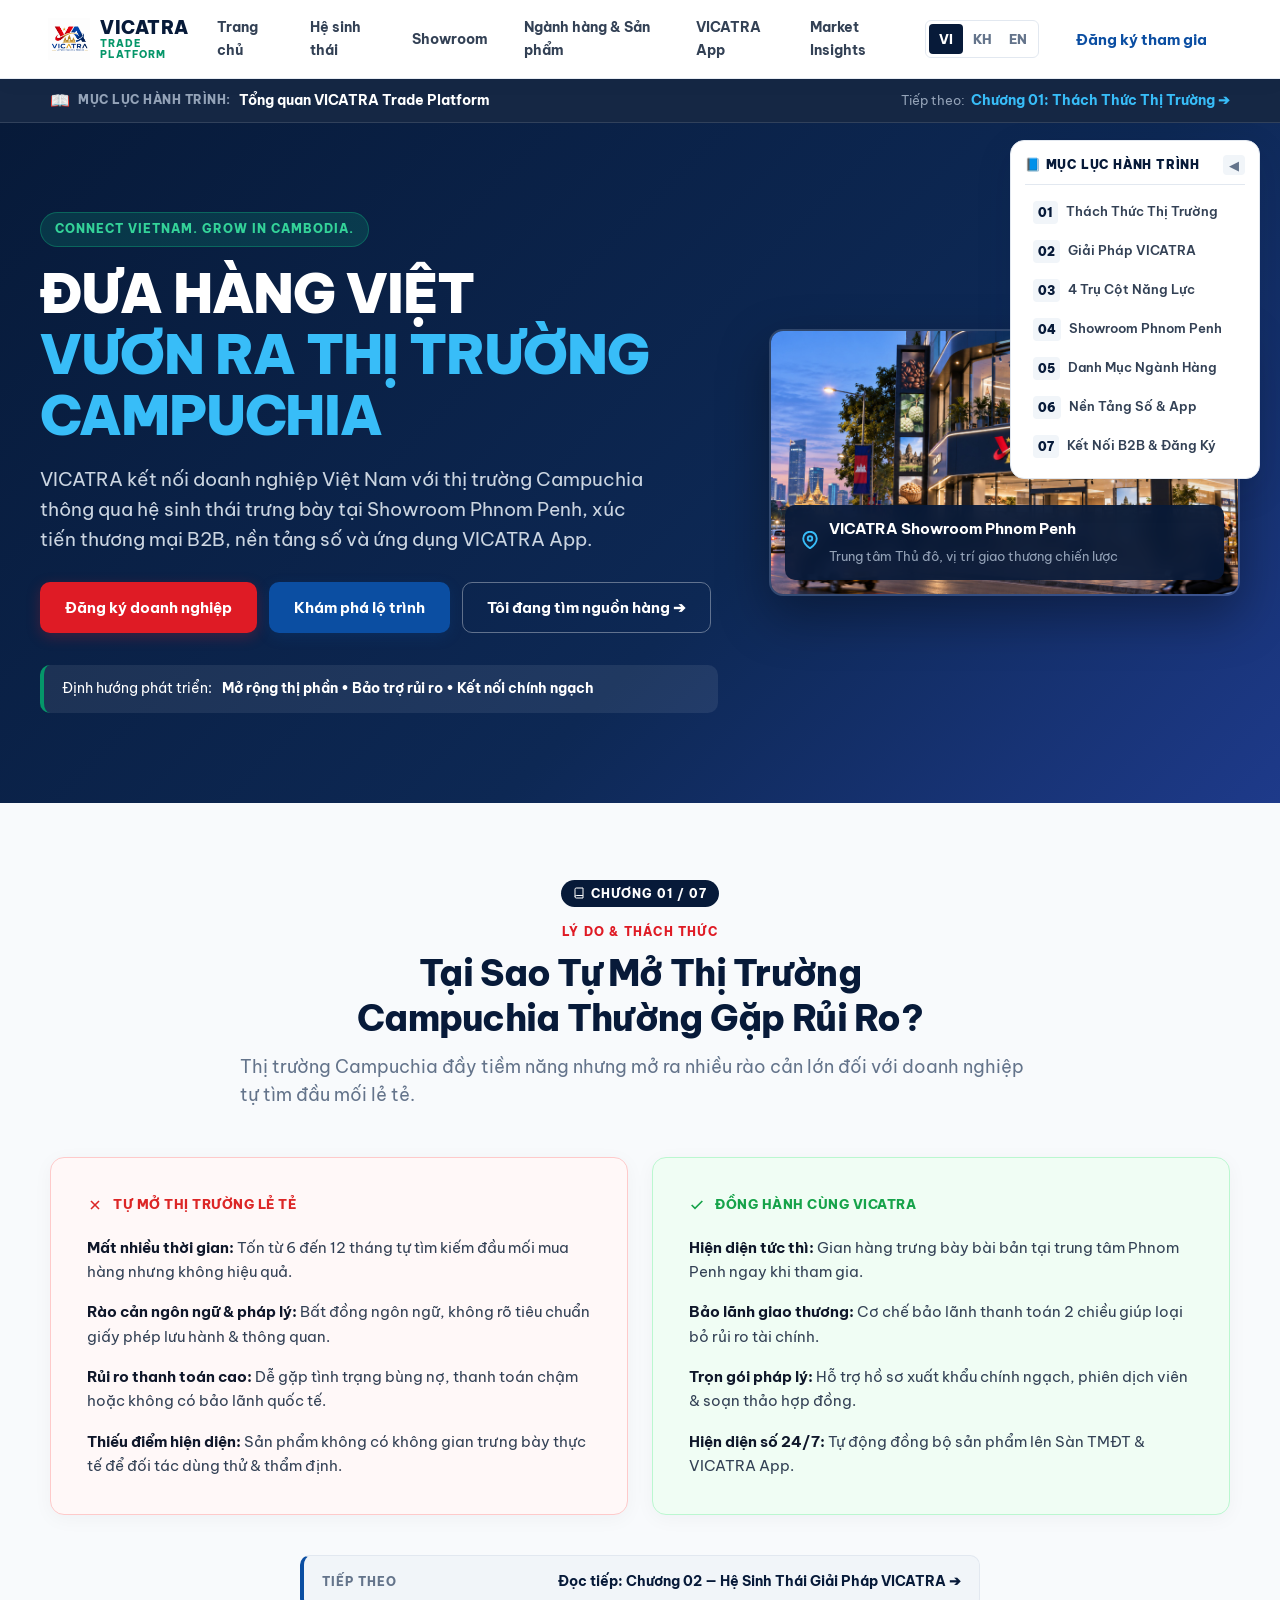
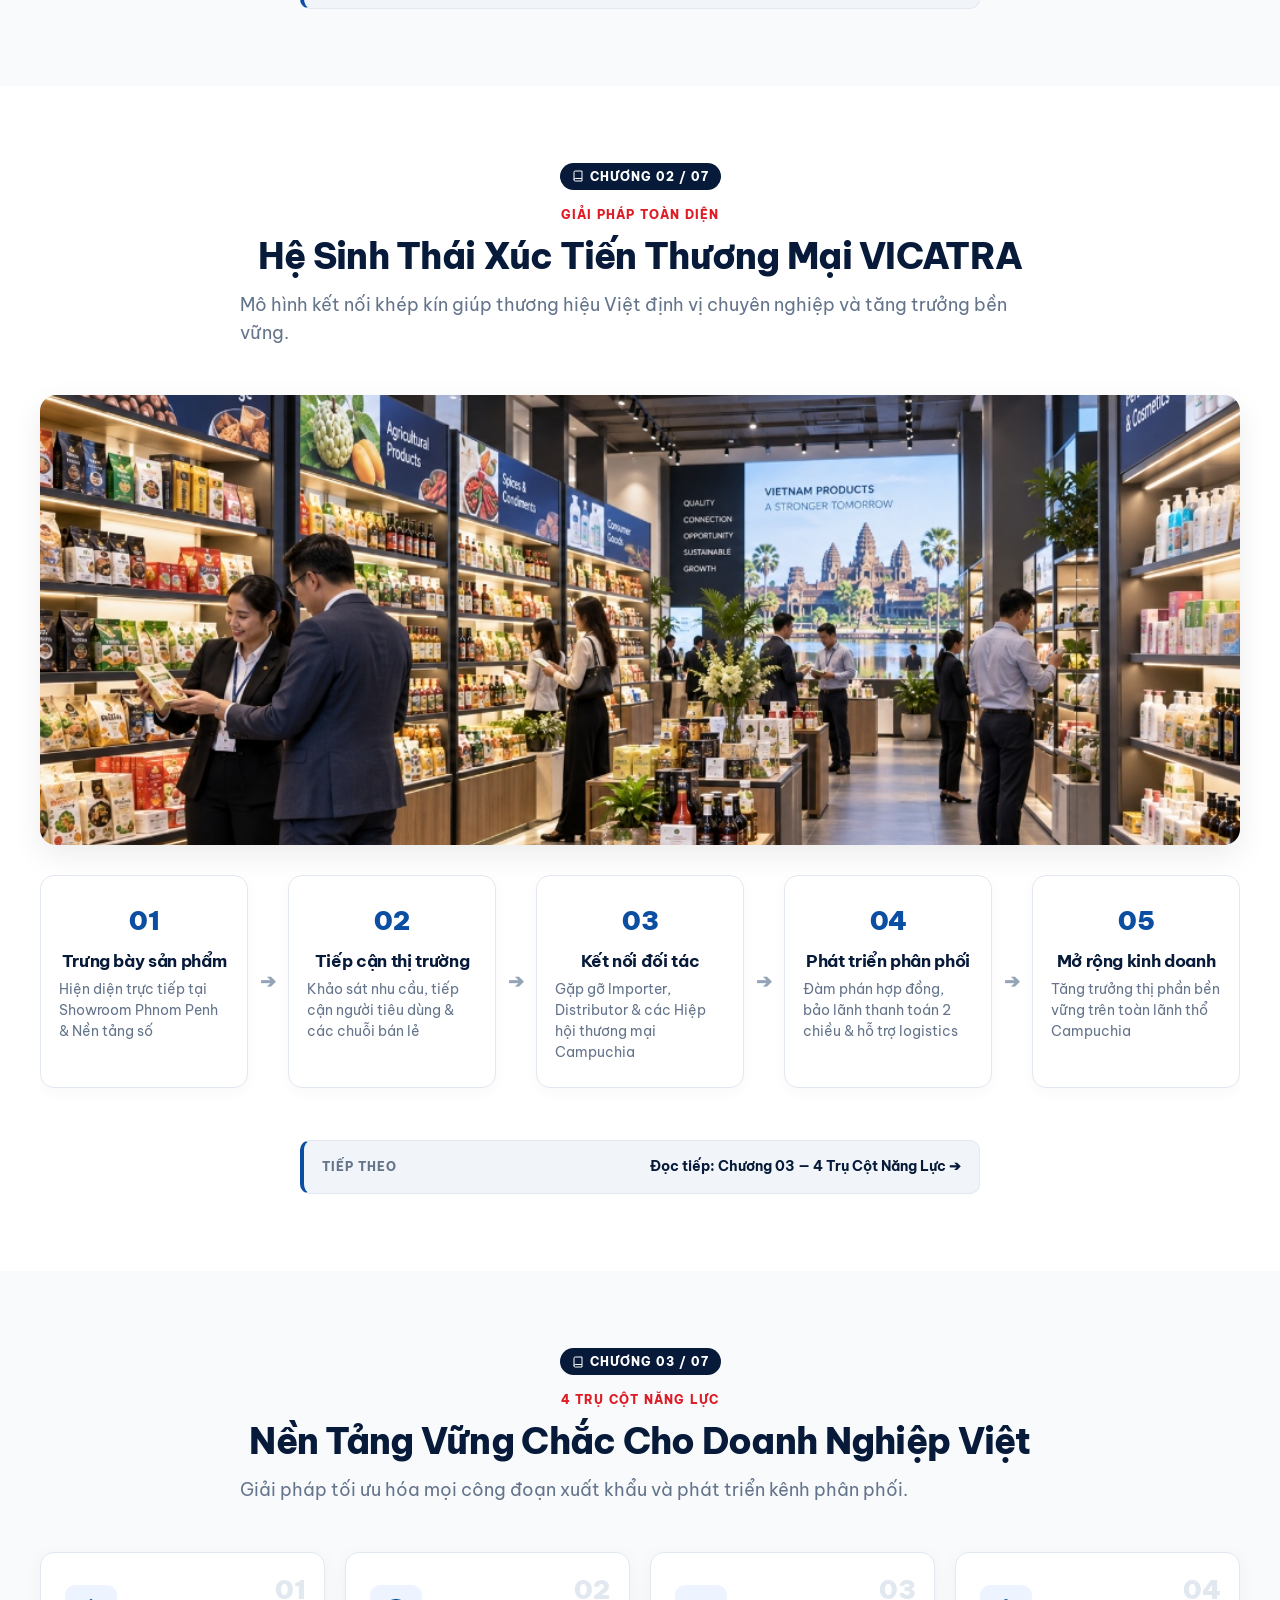
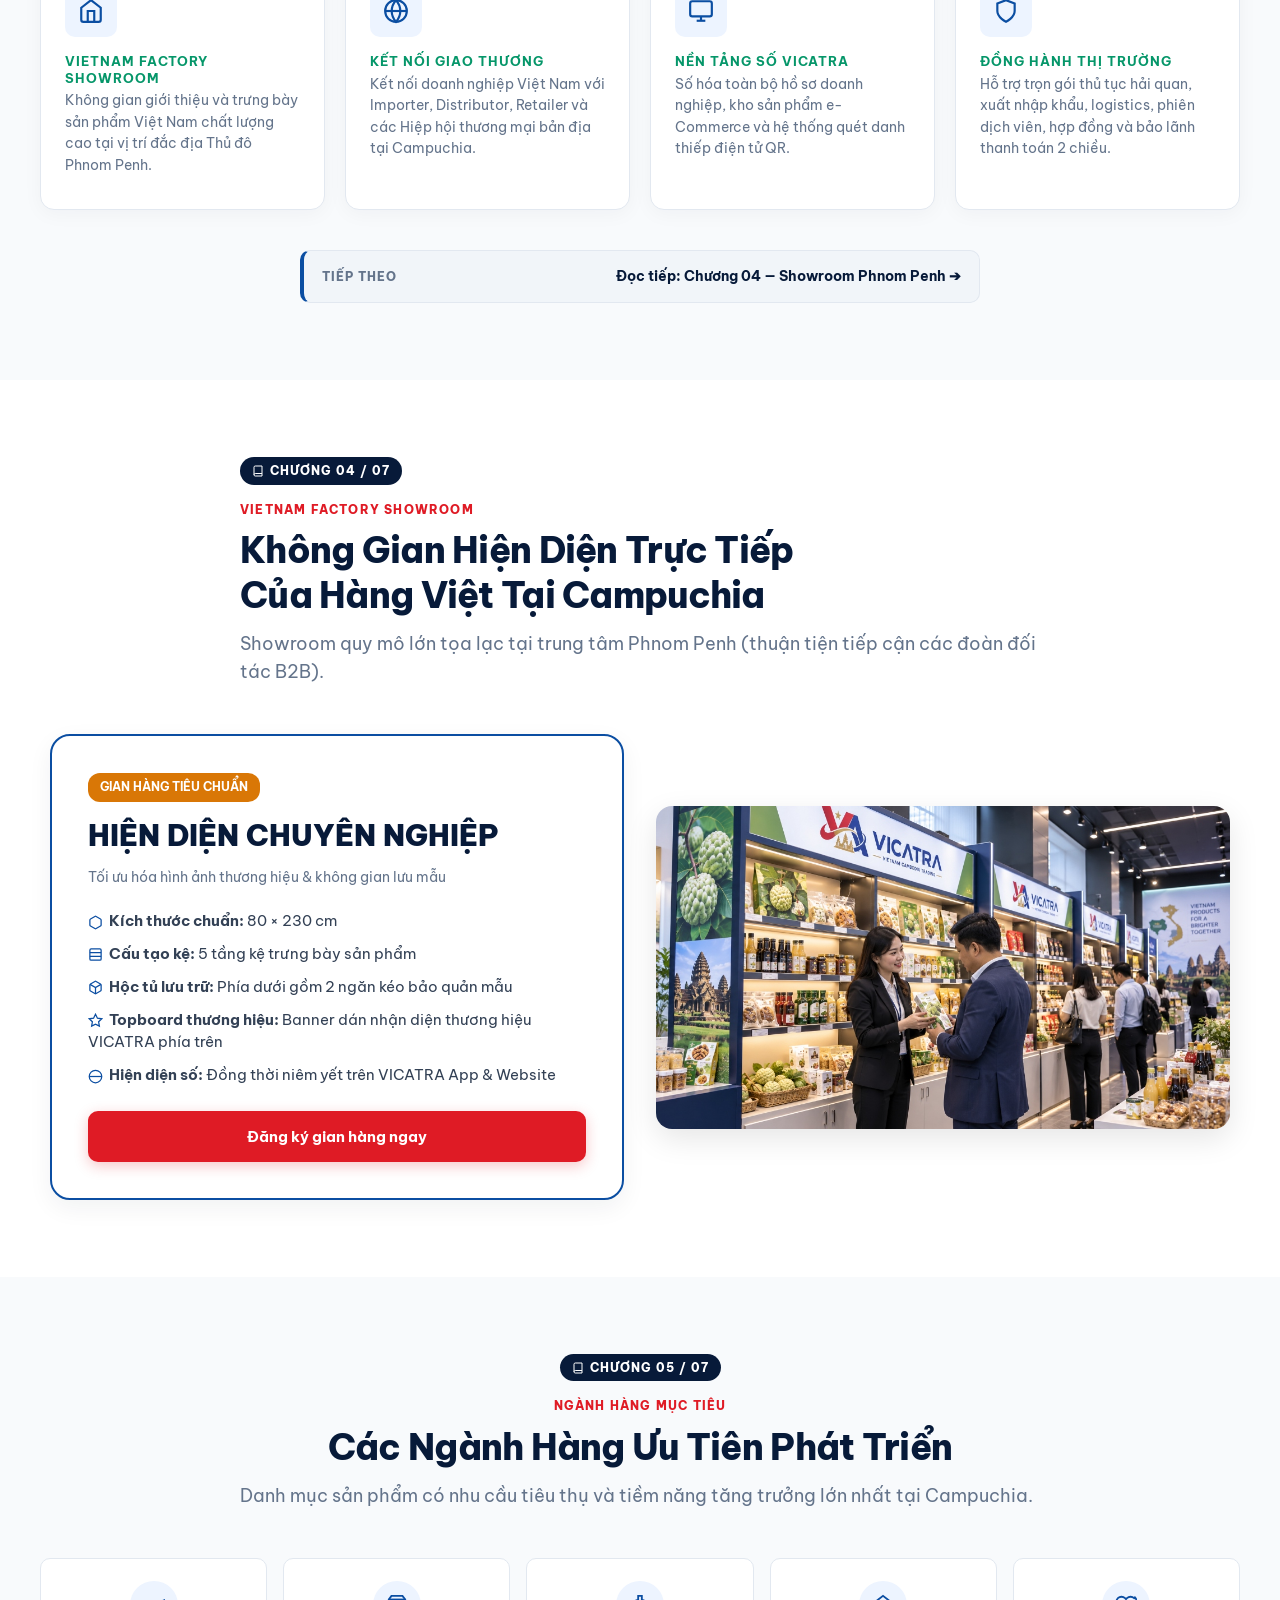
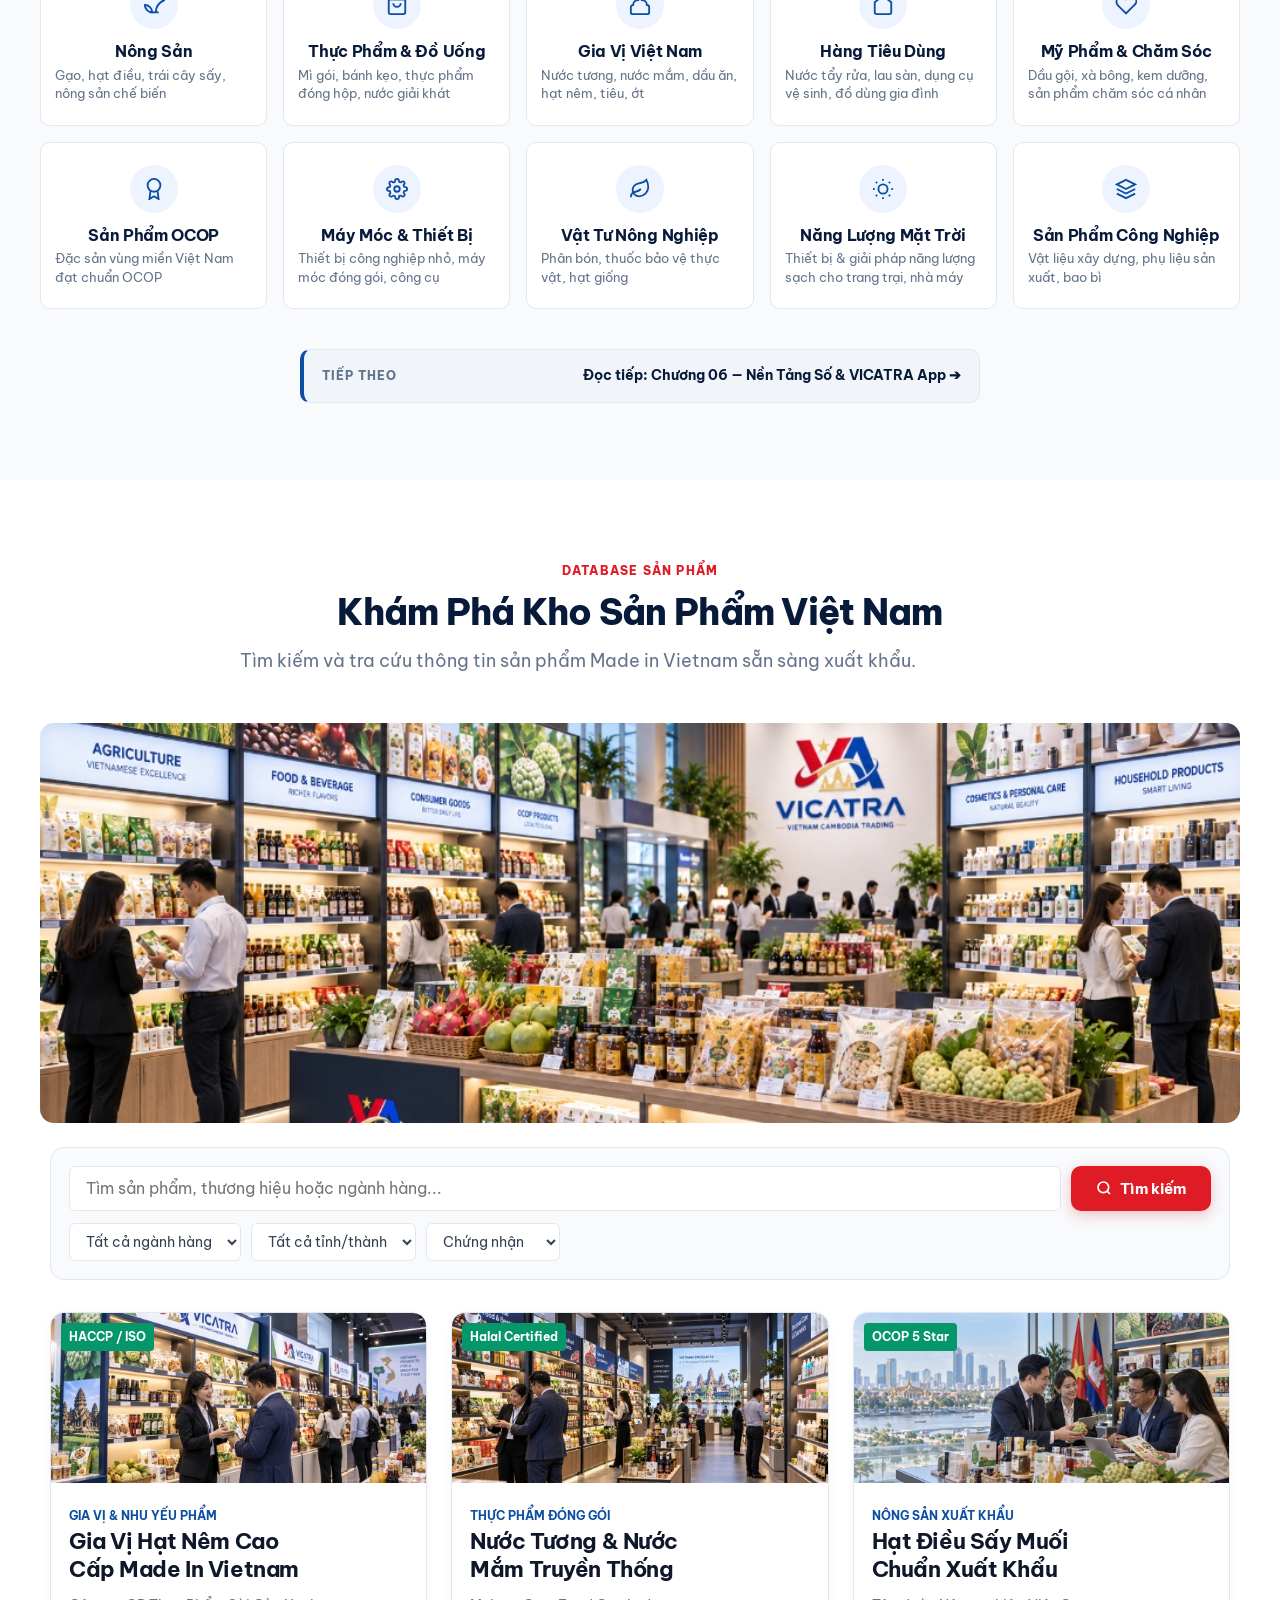
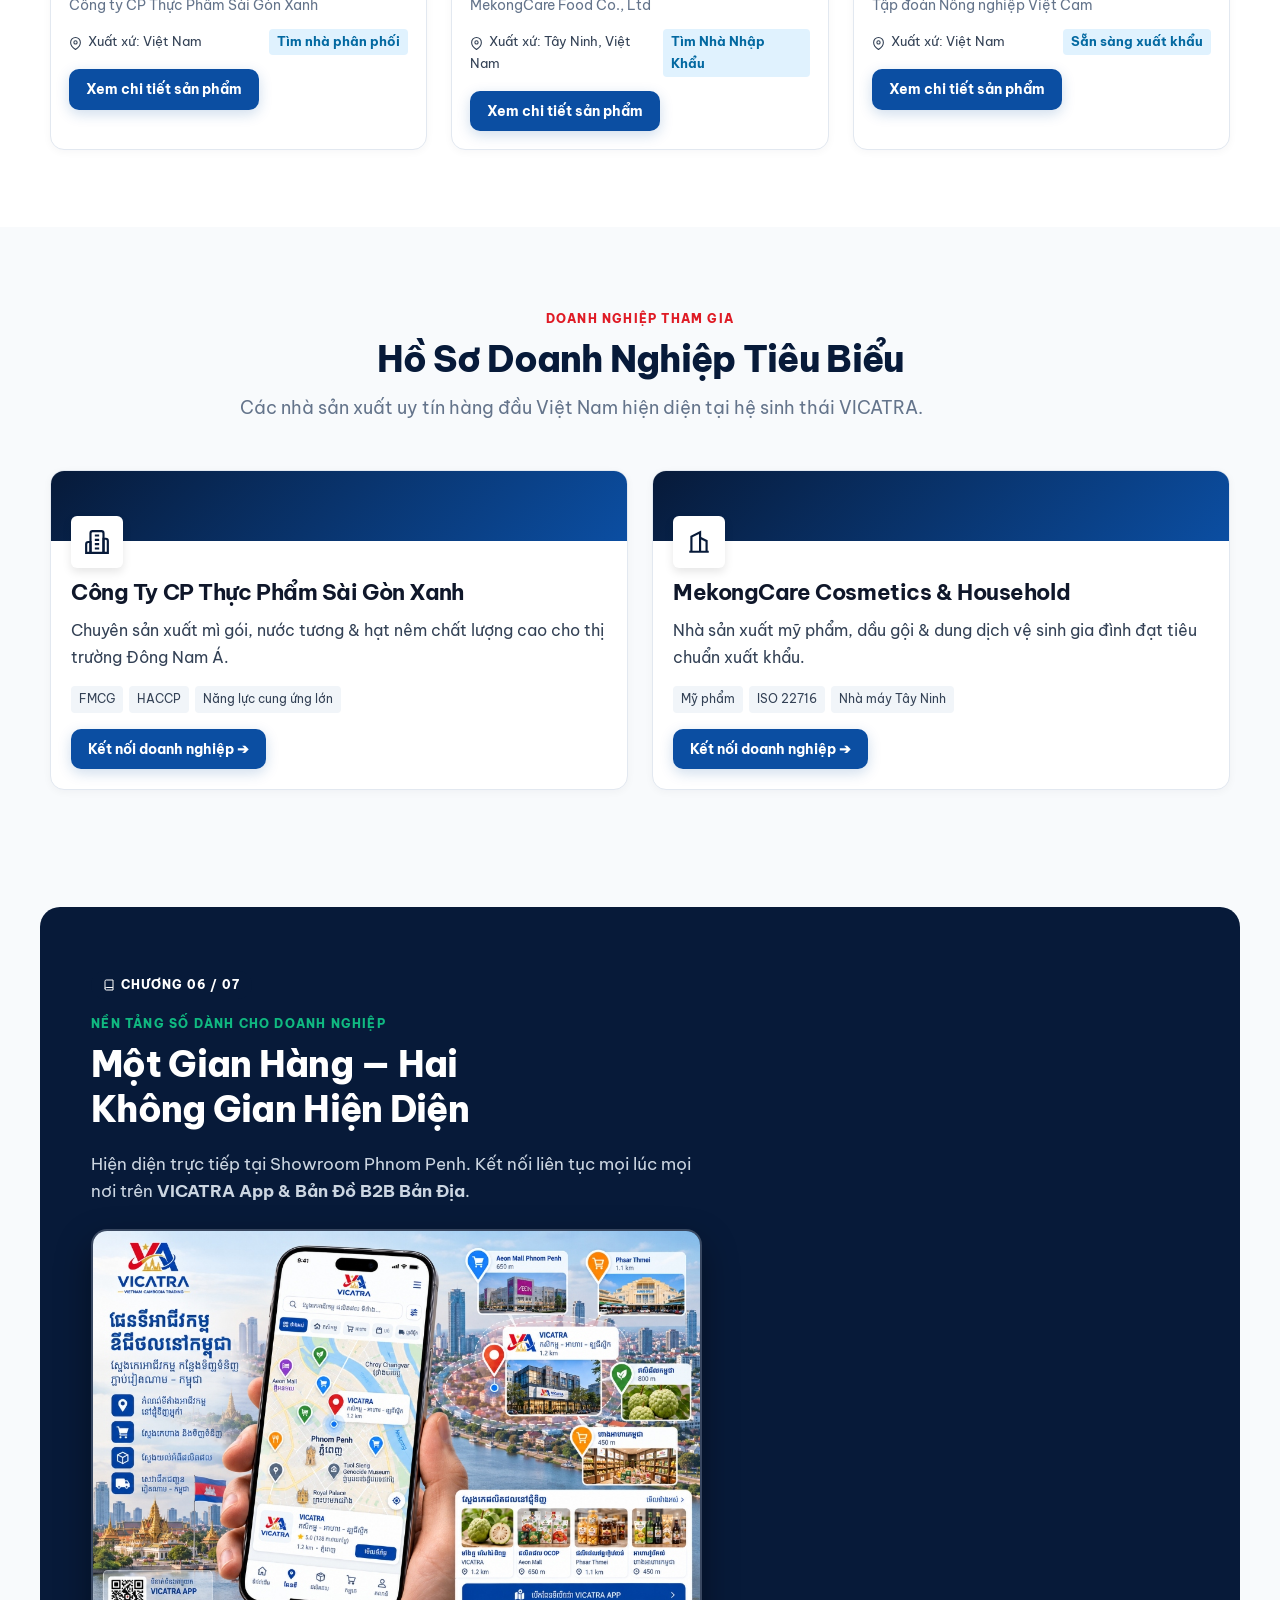
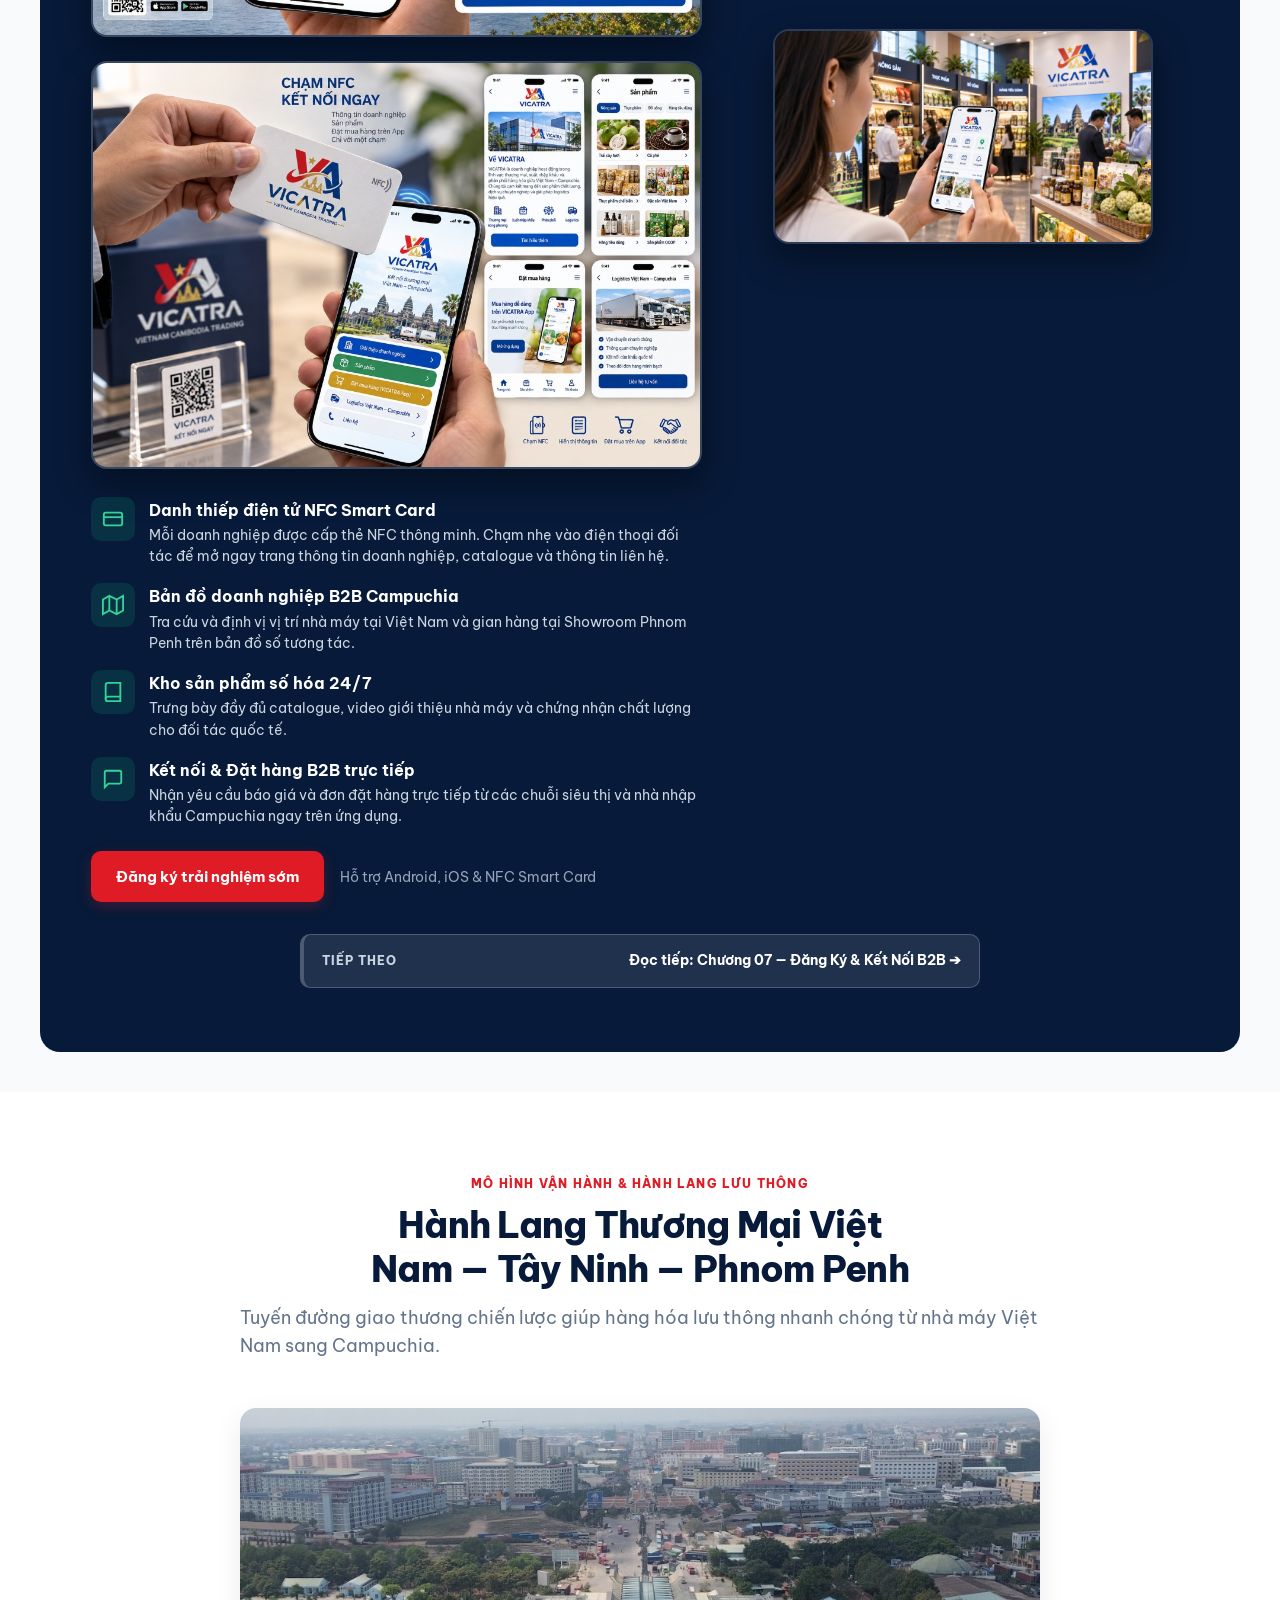
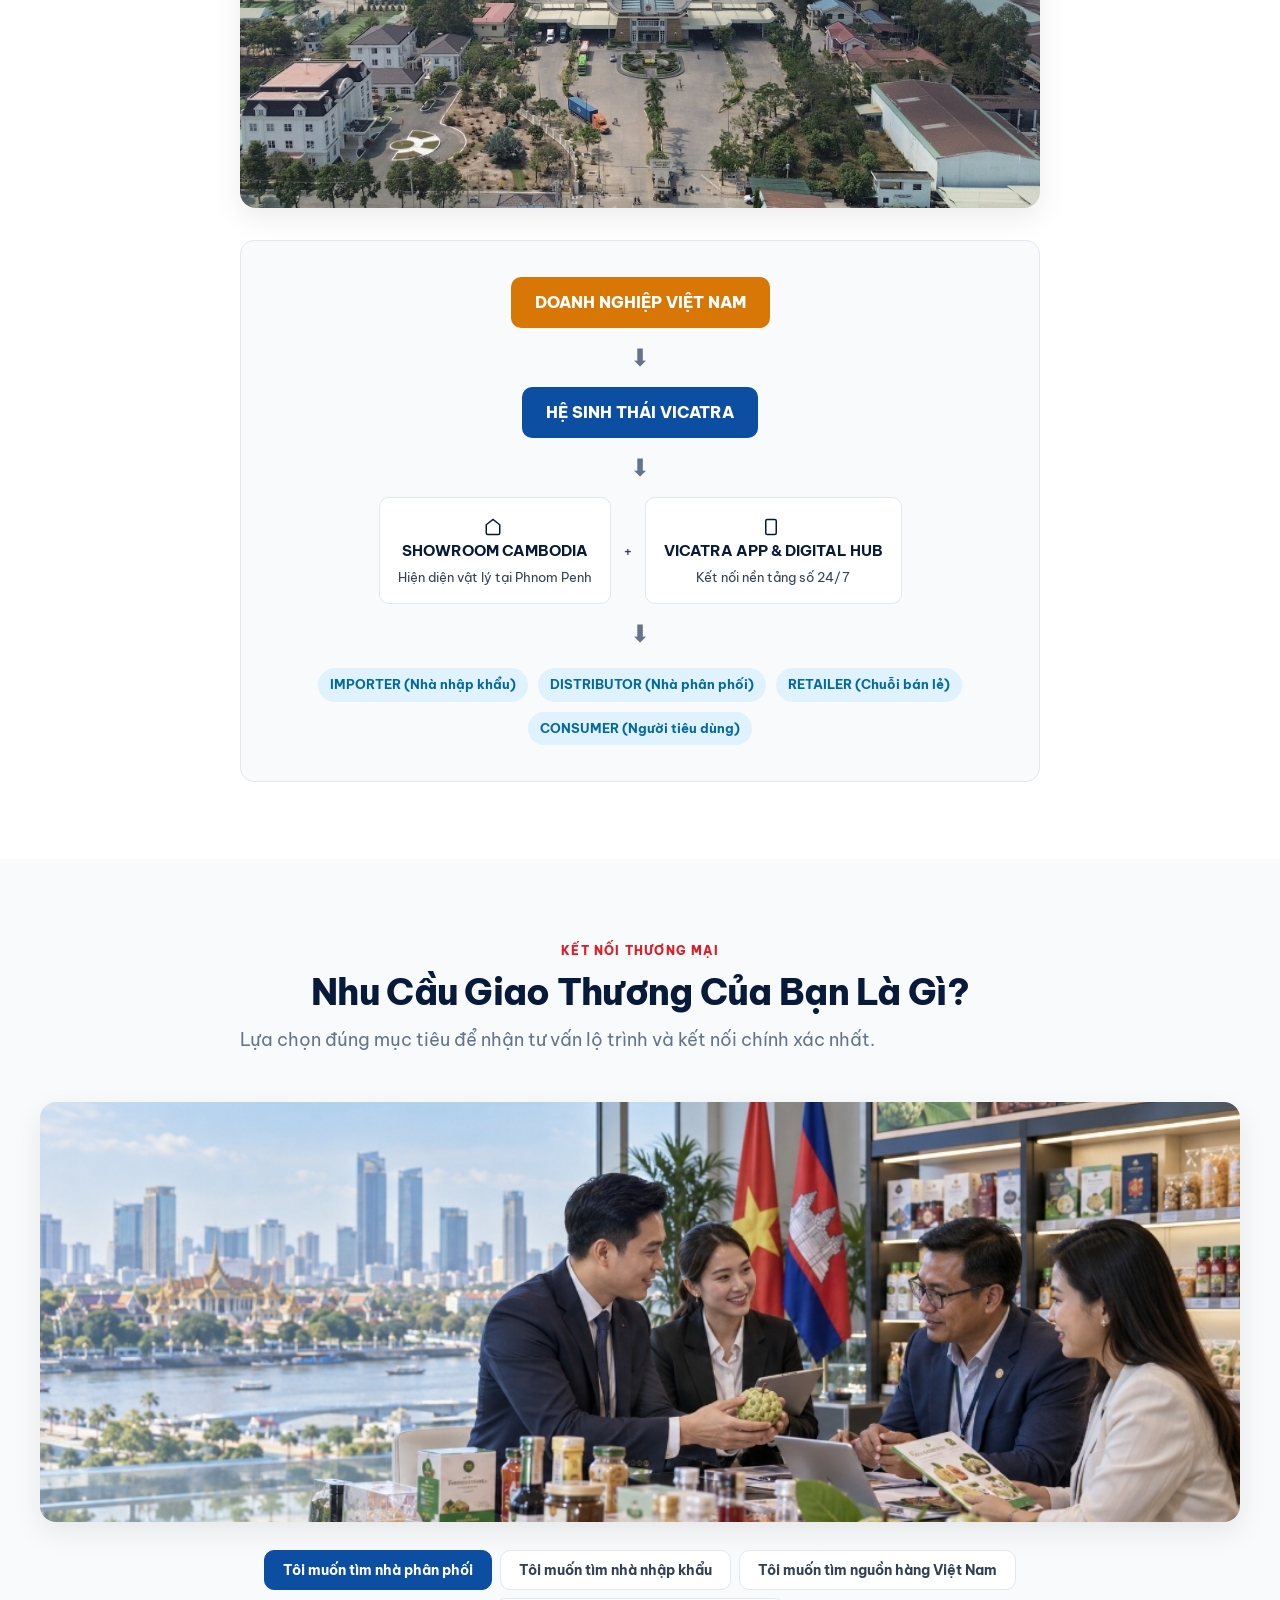
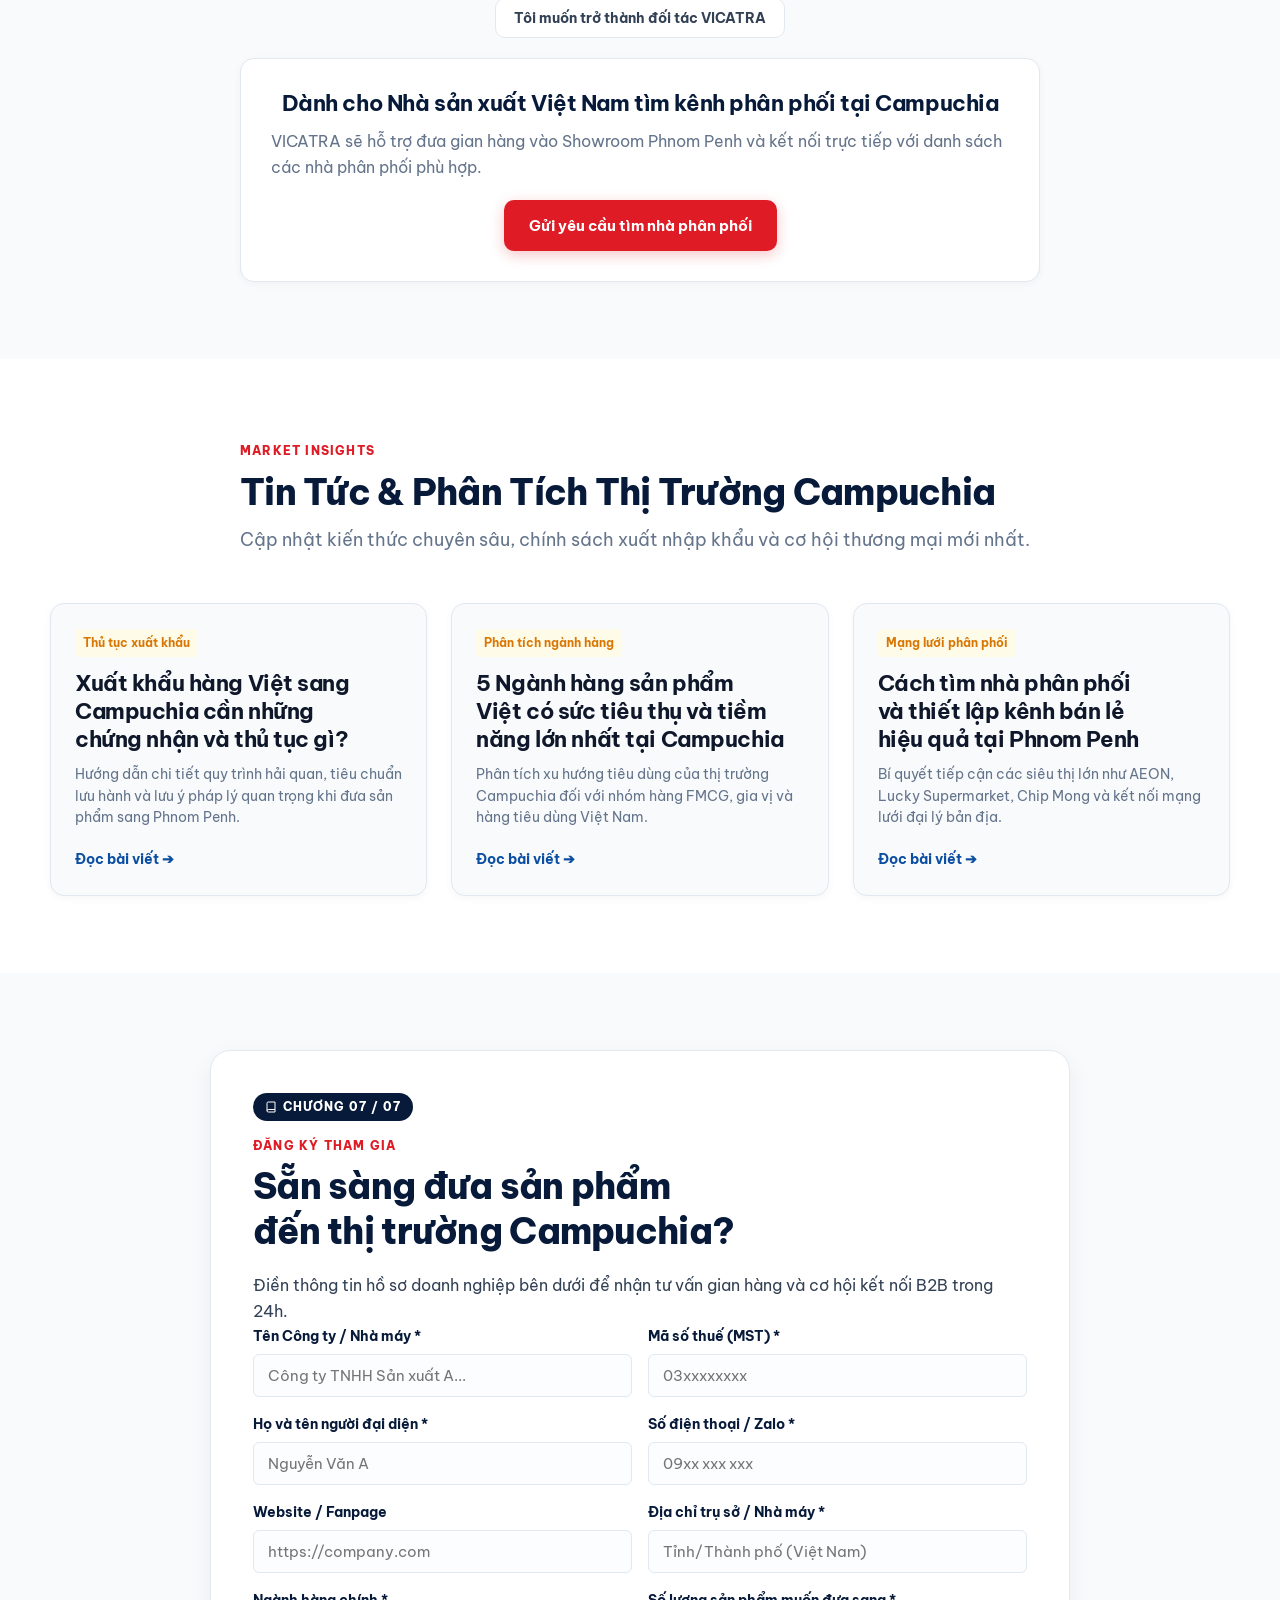
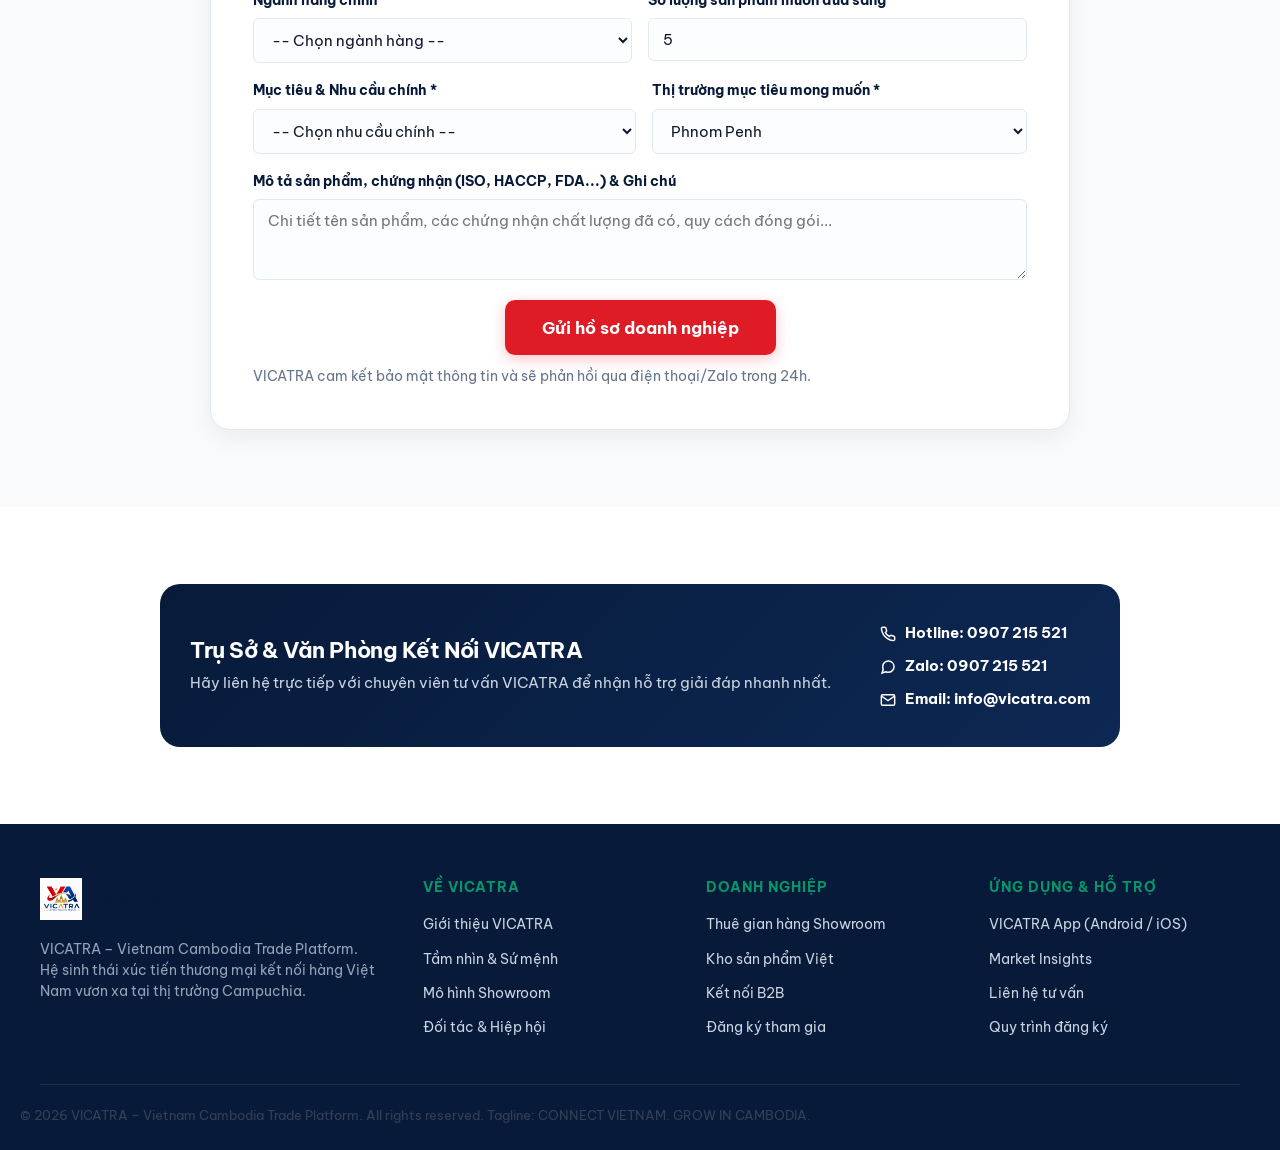
==== commit cefeefaa: "style: Streamline header navbar and unify B2B design system" ====
--- a/index.html
+++ b/index.html
@@ -57,16 +57,11 @@
 
       <nav class="nav" aria-label="Main navigation">
         <a href="#top">Trang chủ</a>
-        <a href="#reason">Thách thức</a>
-        <a href="#about">Giải pháp</a>
+        <a href="#about">Hệ sinh thái</a>
         <a href="#showroom">Showroom</a>
-        <a href="#categories">Ngành hàng</a>
-        <a href="#products">Kho sản phẩm</a>
-        <a href="#businesses">Doanh nghiệp</a>
-        <a href="#trade">Kết nối B2B</a>
+        <a href="#categories">Ngành hàng &amp; Sản phẩm</a>
         <a href="#app">VICATRA App</a>
         <a href="#insights">Market Insights</a>
-        <a href="#contact">Liên hệ</a>
       </nav>
 
       <div class="header-actions">
@@ -124,15 +119,12 @@
         </div>
         <nav class="drawer-nav">
           <a href="#top">Trang chủ</a>
-          <a href="#reason">Thách thức thị trường</a>
-          <a href="#about">Giải pháp VICATRA</a>
-          <a href="#showroom">Vietnam Factory Showroom</a>
-          <a href="#categories">Ngành hàng ưu tiên</a>
-          <a href="#products">Kho sản phẩm</a>
-          <a href="#businesses">Doanh nghiệp tiêu biểu</a>
-          <a href="#trade">Kết nối giao thương</a>
+          <a href="#about">Hệ sinh thái VICATRA</a>
+          <a href="#showroom">Showroom Phnom Penh</a>
+          <a href="#categories">Ngành hàng &amp; Kho sản phẩm</a>
           <a href="#app">VICATRA App</a>
-          <a href="#insights">Tin tức &amp; Thị trường</a>
+          <a href="#insights">Market Insights</a>
+          <a href="#register">Đăng ký tham gia</a>
           <a href="#contact">Liên hệ</a>
         </nav>
         <div class="drawer-contact">
--- a/styles.css
+++ b/styles.css
@@ -290,13 +290,13 @@
   display: flex;
   align-items: center;
   justify-content: space-between;
-  gap: 20px;
-  min-height: 72px;
-  padding: 10px clamp(18px, 4vw, 50px);
-  background: rgba(255, 255, 255, 0.96);
-  border-bottom: 1px solid var(--border-color);
-  backdrop-filter: blur(12px);
-  box-shadow: 0 2px 10px rgba(0, 0, 0, 0.03);
+  gap: 16px;
+  min-height: 70px;
+  padding: 10px clamp(18px, 4vw, 48px);
+  background: rgba(255, 255, 255, 0.95);
+  border-bottom: 1px solid rgba(226, 232, 240, 0.8);
+  backdrop-filter: blur(16px);
+  box-shadow: 0 4px 20px rgba(7, 26, 57, 0.03);
 }
 
 .brand {
@@ -307,8 +307,8 @@
 }
 
 .brand img {
-  width: 44px;
-  height: 44px;
+  width: 42px;
+  height: 42px;
   object-fit: contain;
 }
 
@@ -336,17 +336,21 @@
 .nav {
   display: flex;
   align-items: center;
-  gap: 24px;
-  font-size: 0.92rem;
+  gap: 12px;
+  font-size: 0.88rem;
   font-weight: 700;
 }
 
 .nav a {
   color: #334155;
+  padding: 6px 12px;
+  border-radius: var(--radius-sm);
+  transition: all var(--transition-fast);
 }
 
 .nav a:hover {
-  color: var(--red-accent);
+  color: var(--blue-royal);
+  background: var(--blue-soft);
 }
 
 .header-actions {
@@ -622,15 +626,21 @@
 }
 
 .reason-card {
-  padding: 30px 24px;
+  padding: clamp(24px, 3vw, 36px);
   border-radius: var(--radius-lg);
   border: 1px solid var(--border-color);
   background: #ffffff;
-  box-shadow: var(--shadow-sm);
+  box-shadow: 0 4px 20px rgba(7, 26, 57, 0.04);
+  transition: transform var(--transition-fast), box-shadow var(--transition-fast);
+}
+
+.reason-card:hover {
+  transform: translateY(-4px);
+  box-shadow: 0 12px 30px rgba(7, 26, 57, 0.08);
 }
 
 .reason-card.problem {
-  background: #fff5f5;
+  background: #fff8f8;
   border-color: #fecaca;
 }
 
@@ -640,10 +650,14 @@
 }
 
 .card-tag {
-  font-size: 0.9rem;
+  display: inline-flex;
+  align-items: center;
+  gap: 6px;
+  font-size: 0.82rem;
   font-weight: 800;
-  margin-bottom: 18px;
+  margin-bottom: 20px;
   color: #dc2626;
+  letter-spacing: 0.5px;
 }
 
 .card-tag.highlight {
@@ -655,12 +669,12 @@
   padding: 0;
   margin: 0;
   display: grid;
-  gap: 14px;
+  gap: 16px;
 }
 
 .reason-card li {
   font-size: 0.95rem;
-  line-height: 1.55;
+  line-height: 1.6;
   color: var(--color-body);
 }
 
@@ -688,25 +702,28 @@
 
 .timeline-step {
   flex: 1;
-  min-width: 180px;
-  background: var(--bg-page);
+  min-width: 190px;
+  background: #ffffff;
   border: 1px solid var(--border-color);
   border-radius: var(--radius-lg);
   padding: 24px 18px;
   text-align: center;
-  transition: transform var(--transition-fast), border-color var(--transition-fast);
+  box-shadow: 0 4px 16px rgba(7, 26, 57, 0.03);
+  transition: transform var(--transition-fast), border-color var(--transition-fast), box-shadow var(--transition-fast);
 }
 
 .timeline-step:hover {
   transform: translateY(-4px);
   border-color: var(--blue-royal);
+  box-shadow: 0 10px 24px rgba(11, 78, 162, 0.1);
 }
 
 .step-num {
-  font-size: 1.5rem;
+  font-size: 1.6rem;
   font-weight: 900;
   color: var(--blue-royal);
   margin-bottom: 8px;
+  letter-spacing: -0.5px;
 }
 
 .timeline-step h4 {
@@ -718,7 +735,7 @@
 .timeline-step p {
   font-size: 0.88rem;
   color: var(--color-muted);
-  line-height: 1.45;
+  line-height: 1.5;
   margin: 0;
 }
 
@@ -749,14 +766,14 @@
   background: #ffffff;
   border: 1px solid var(--border-color);
   border-radius: var(--radius-lg);
-  padding: 30px 22px;
-  box-shadow: var(--shadow-sm);
+  padding: 32px 24px;
+  box-shadow: 0 4px 20px rgba(7, 26, 57, 0.04);
   transition: transform var(--transition-fast), box-shadow var(--transition-fast), border-color var(--transition-fast);
 }
 
 .pillar-card:hover {
   transform: translateY(-6px);
-  box-shadow: var(--shadow-md);
+  box-shadow: 0 16px 36px rgba(7, 26, 57, 0.09);
   border-color: var(--blue-royal);
 }
 
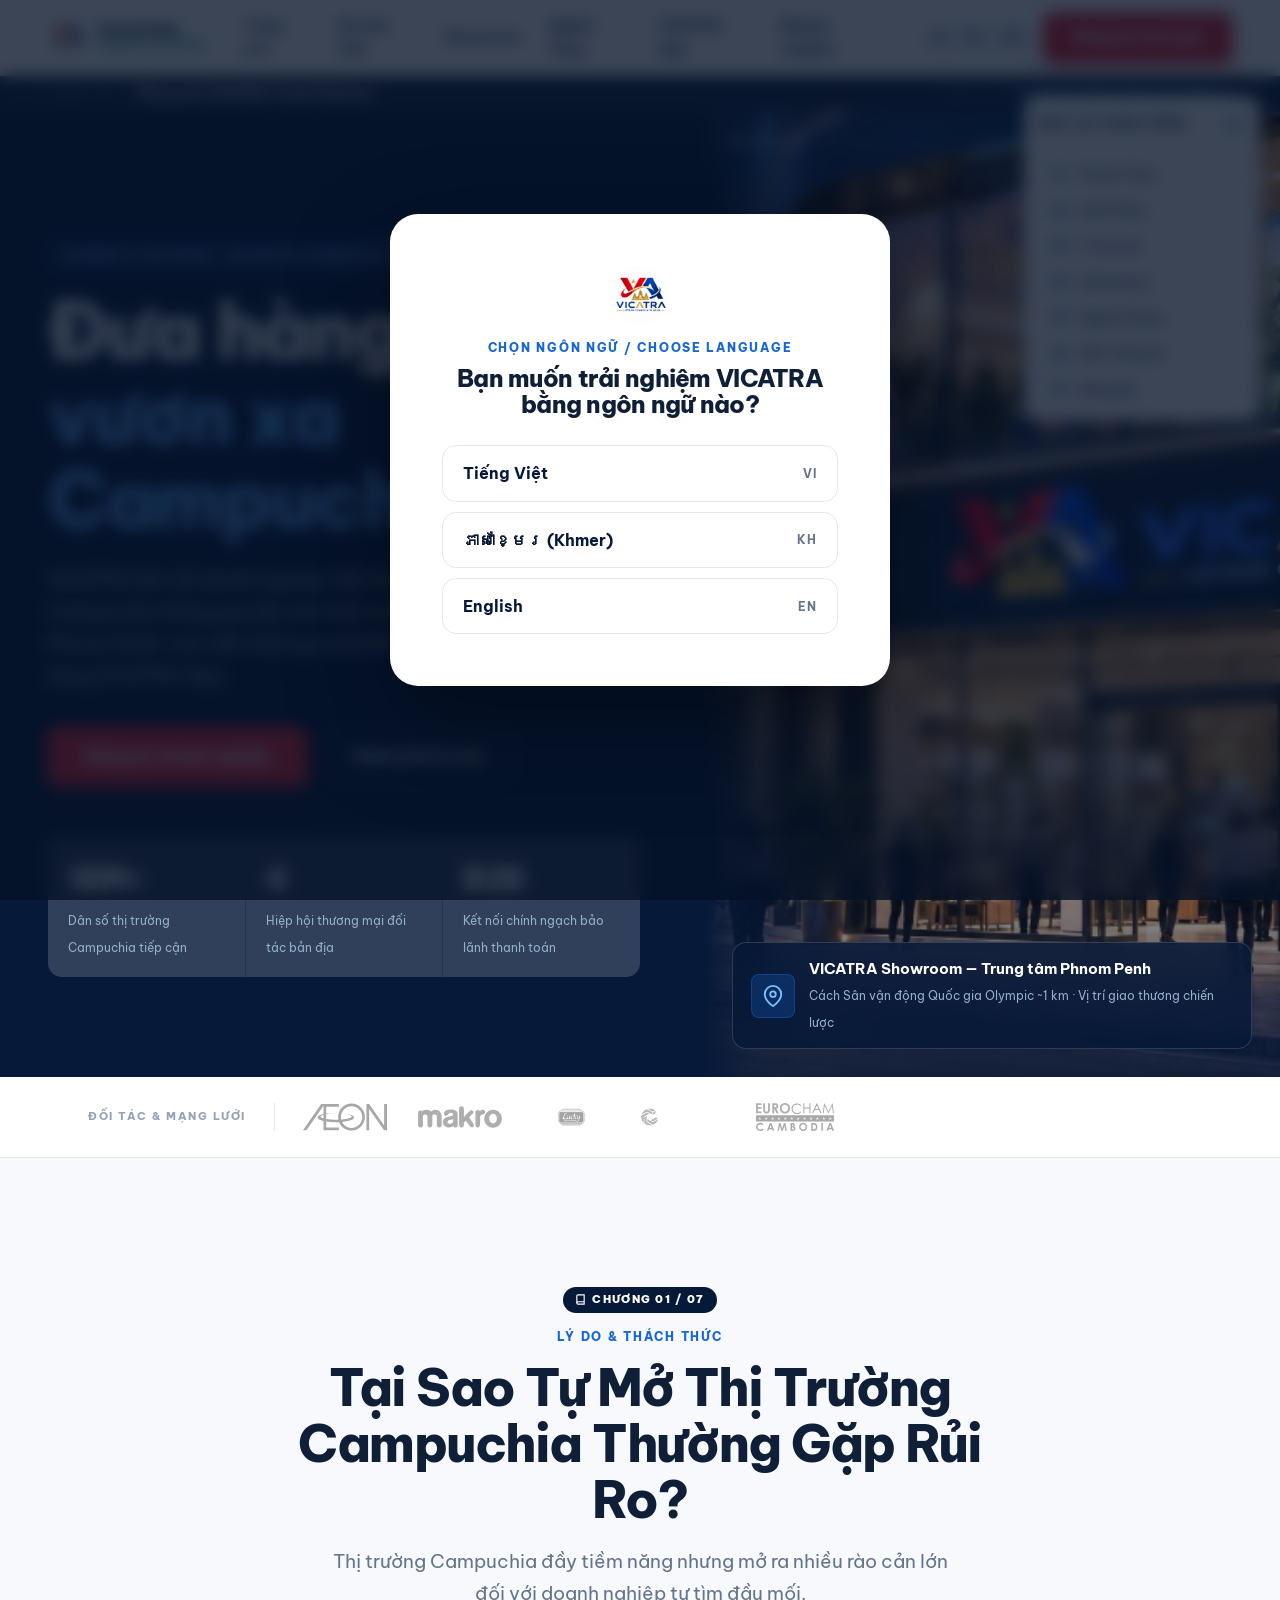
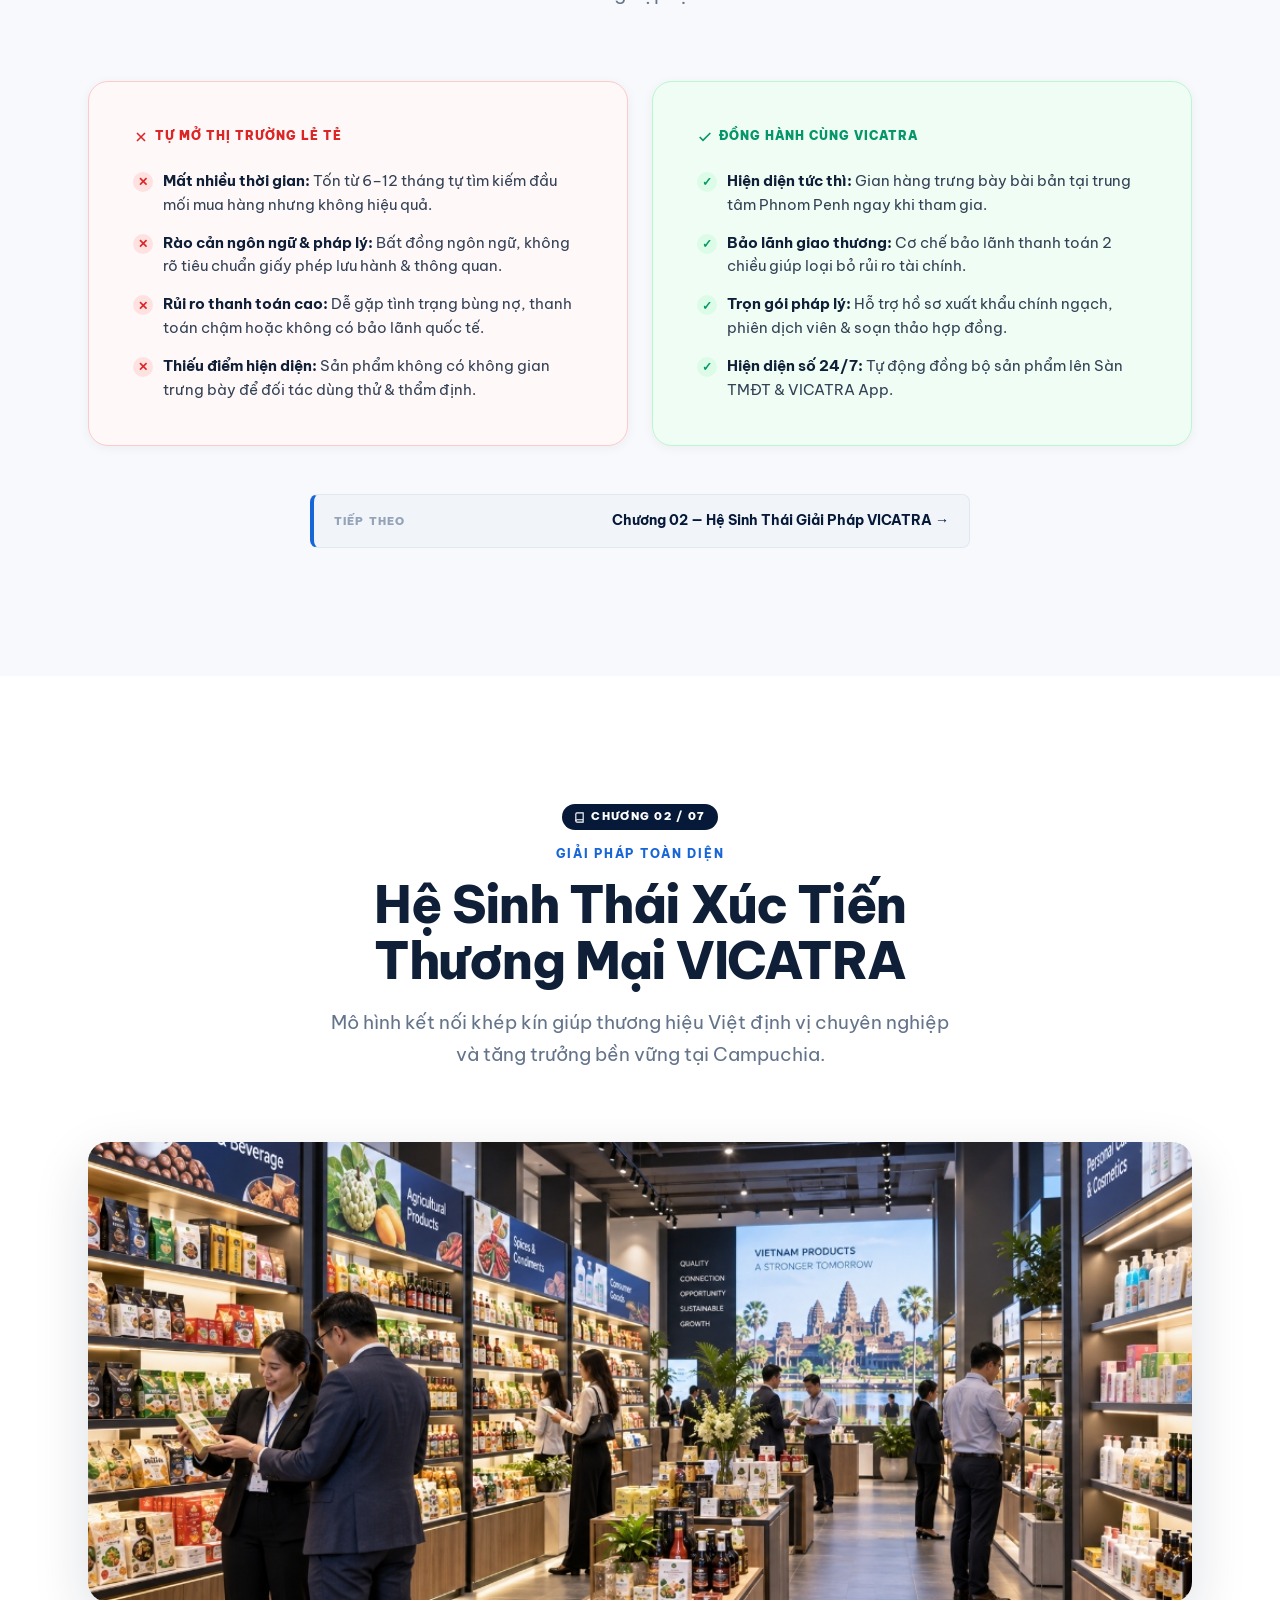
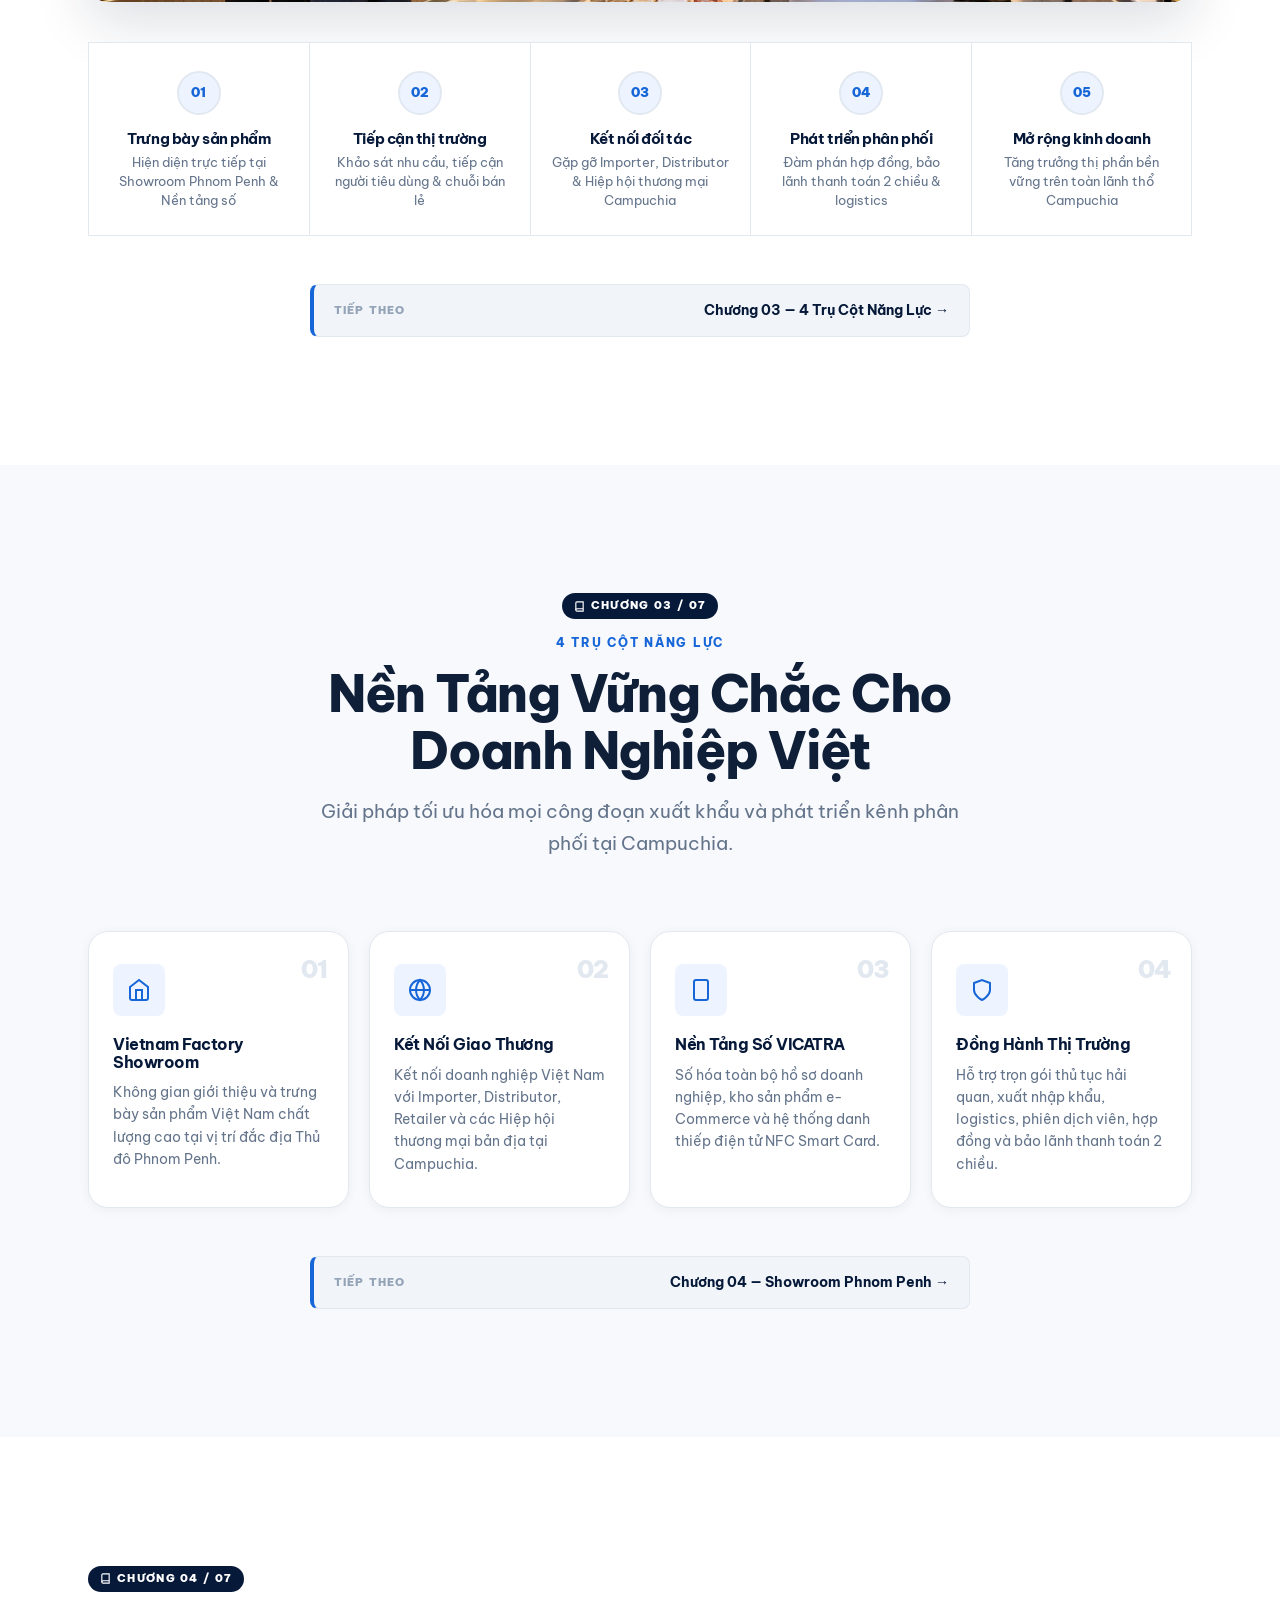
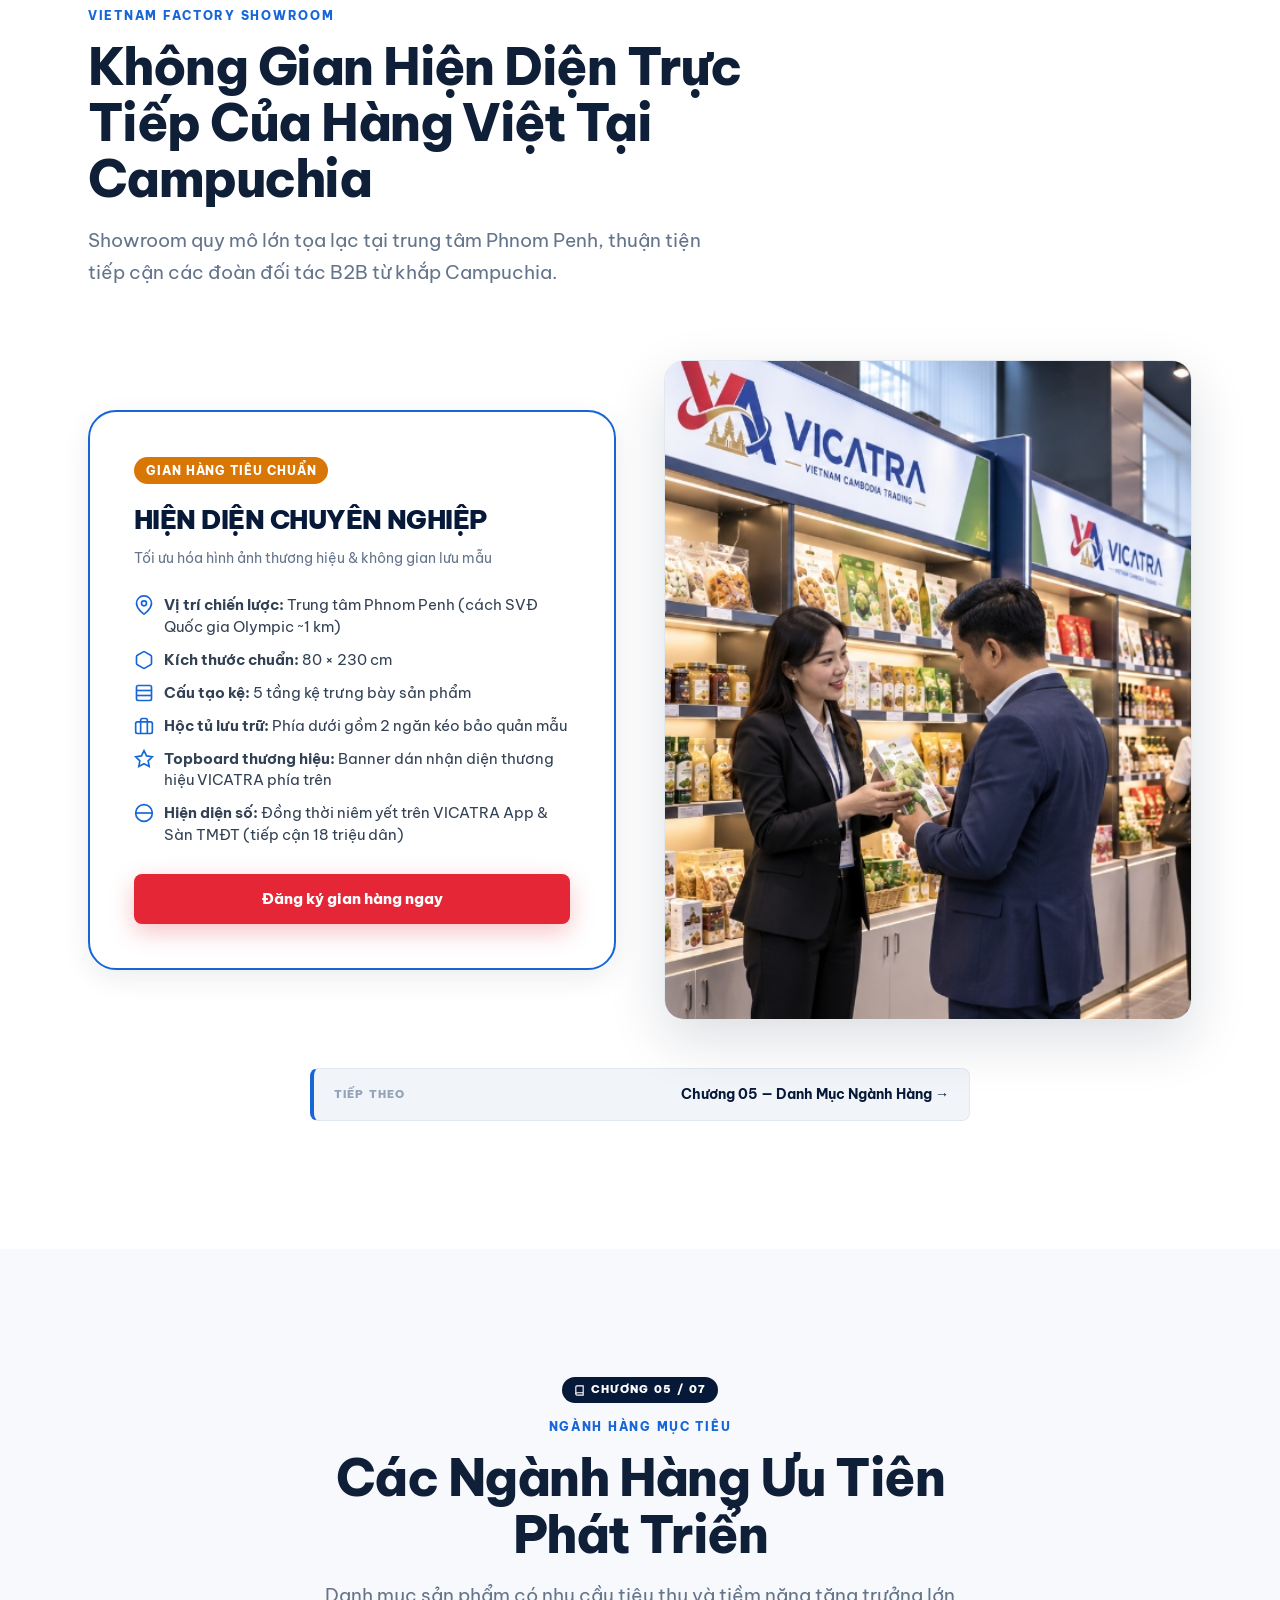
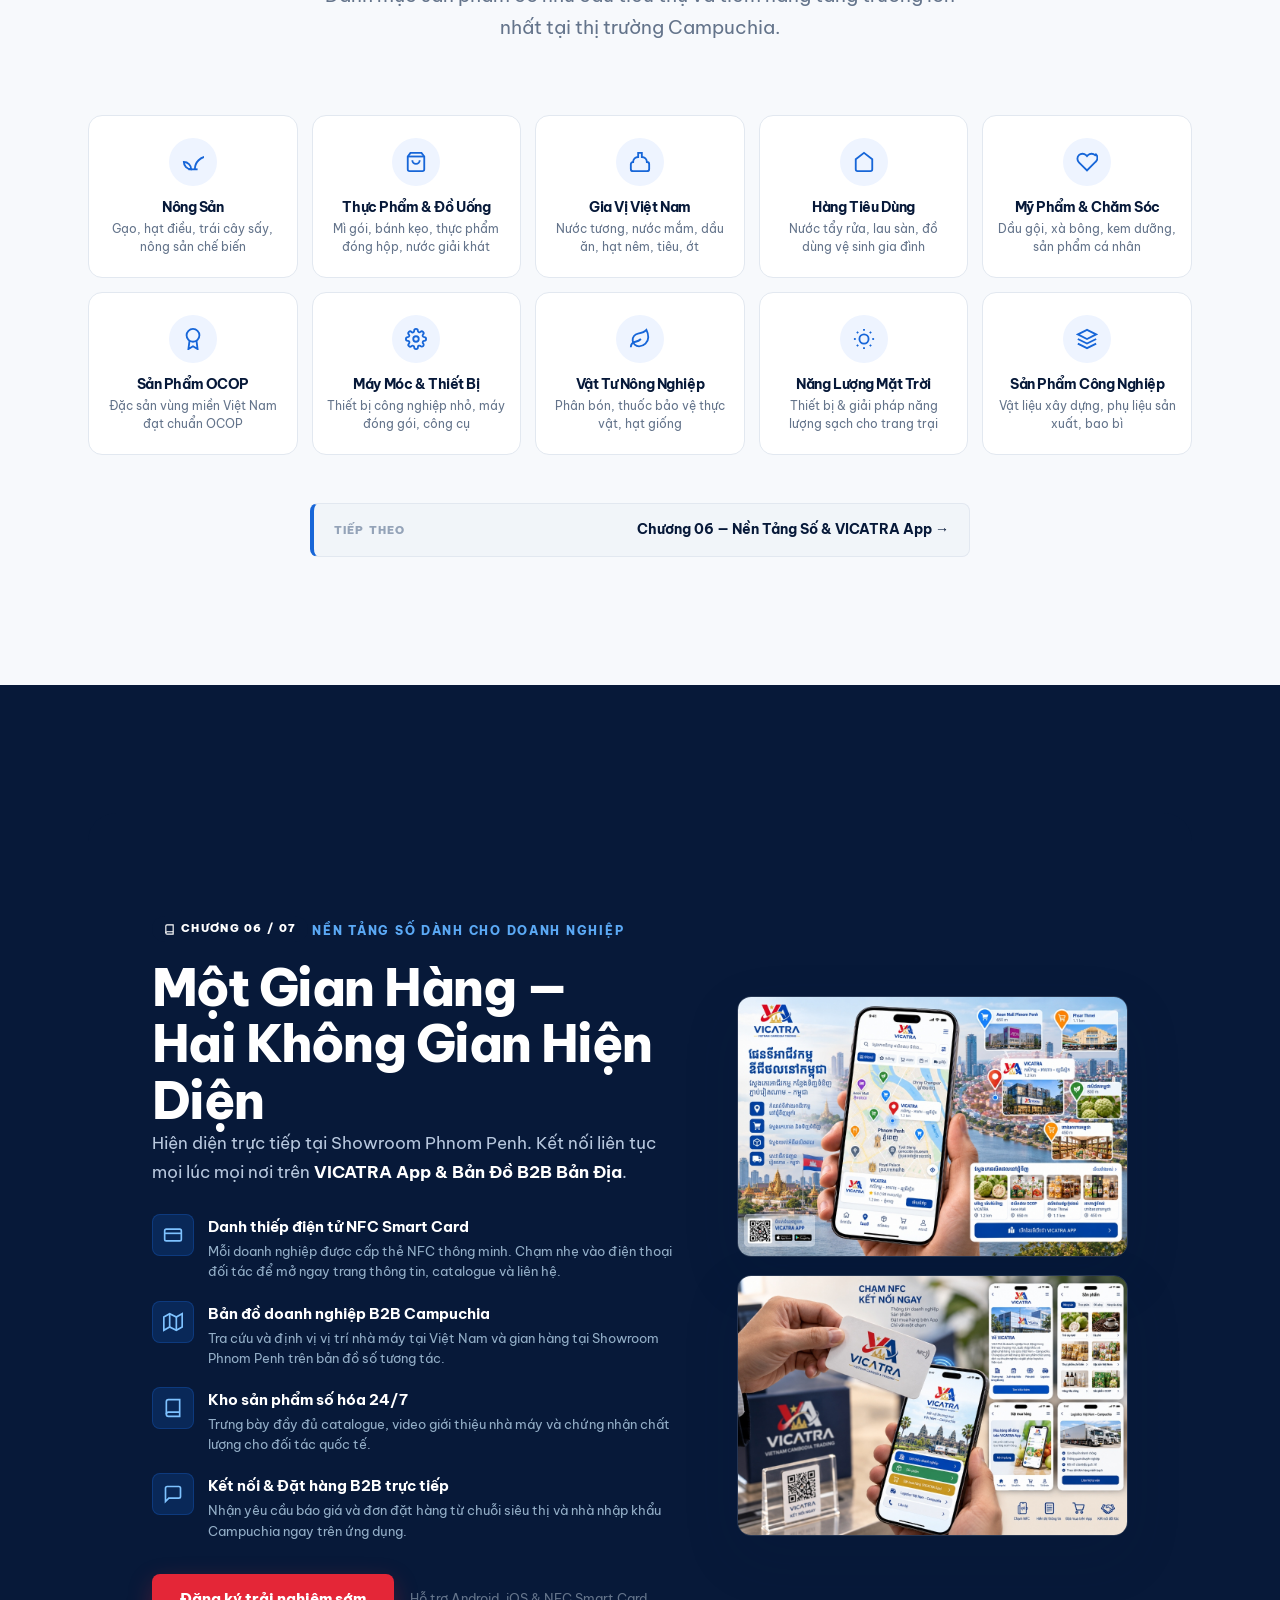
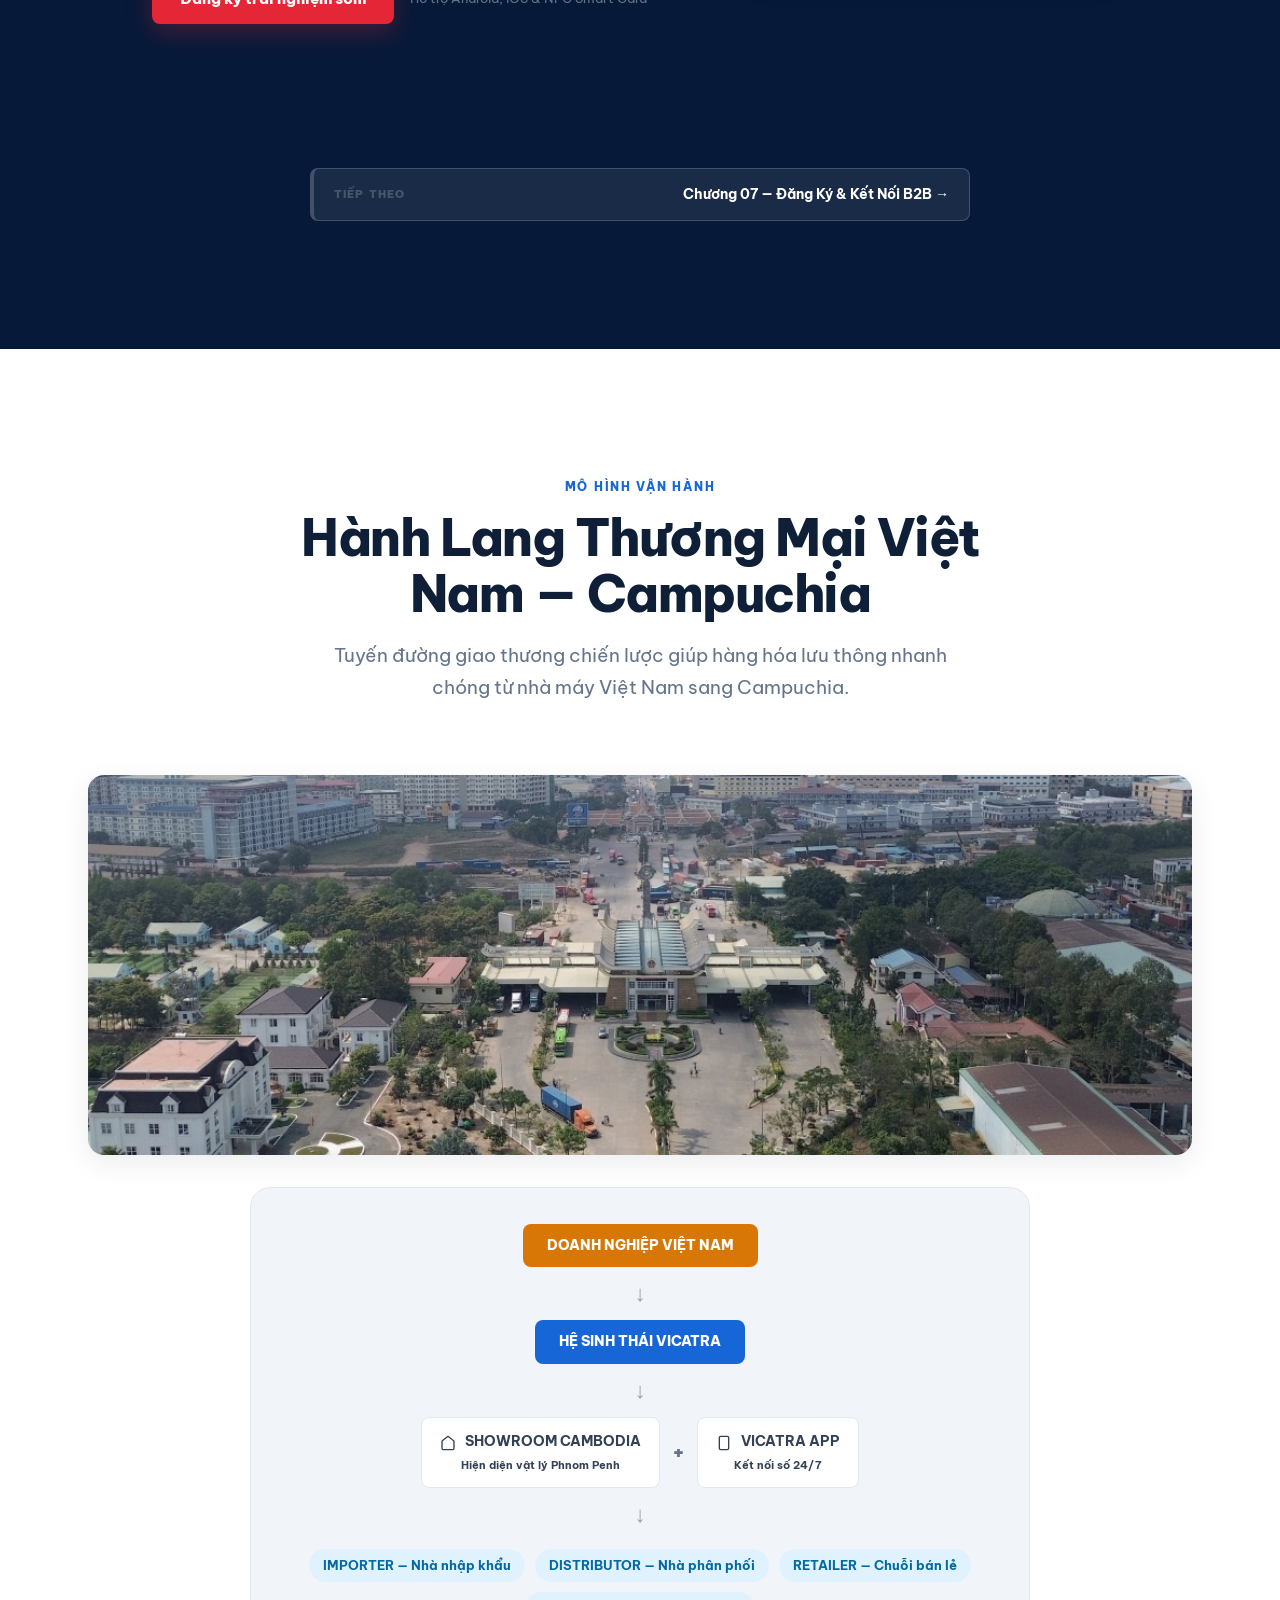
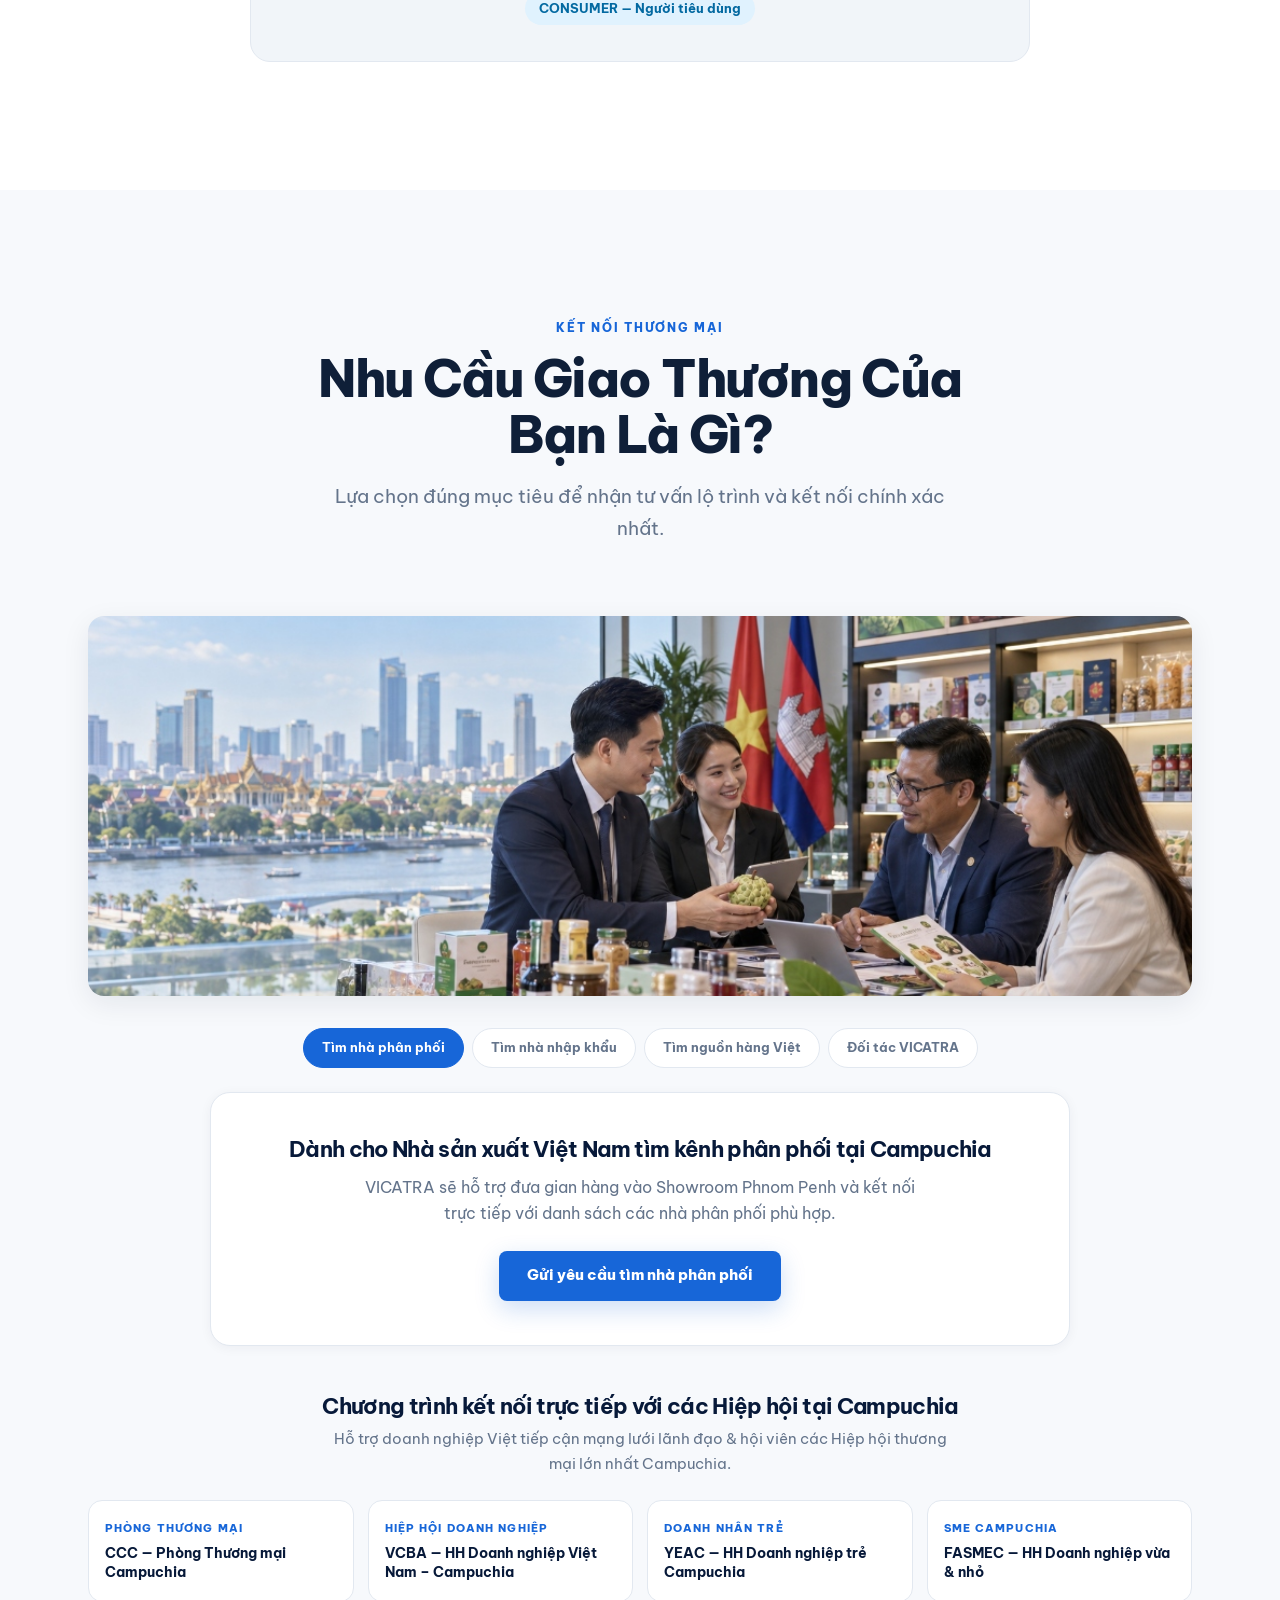
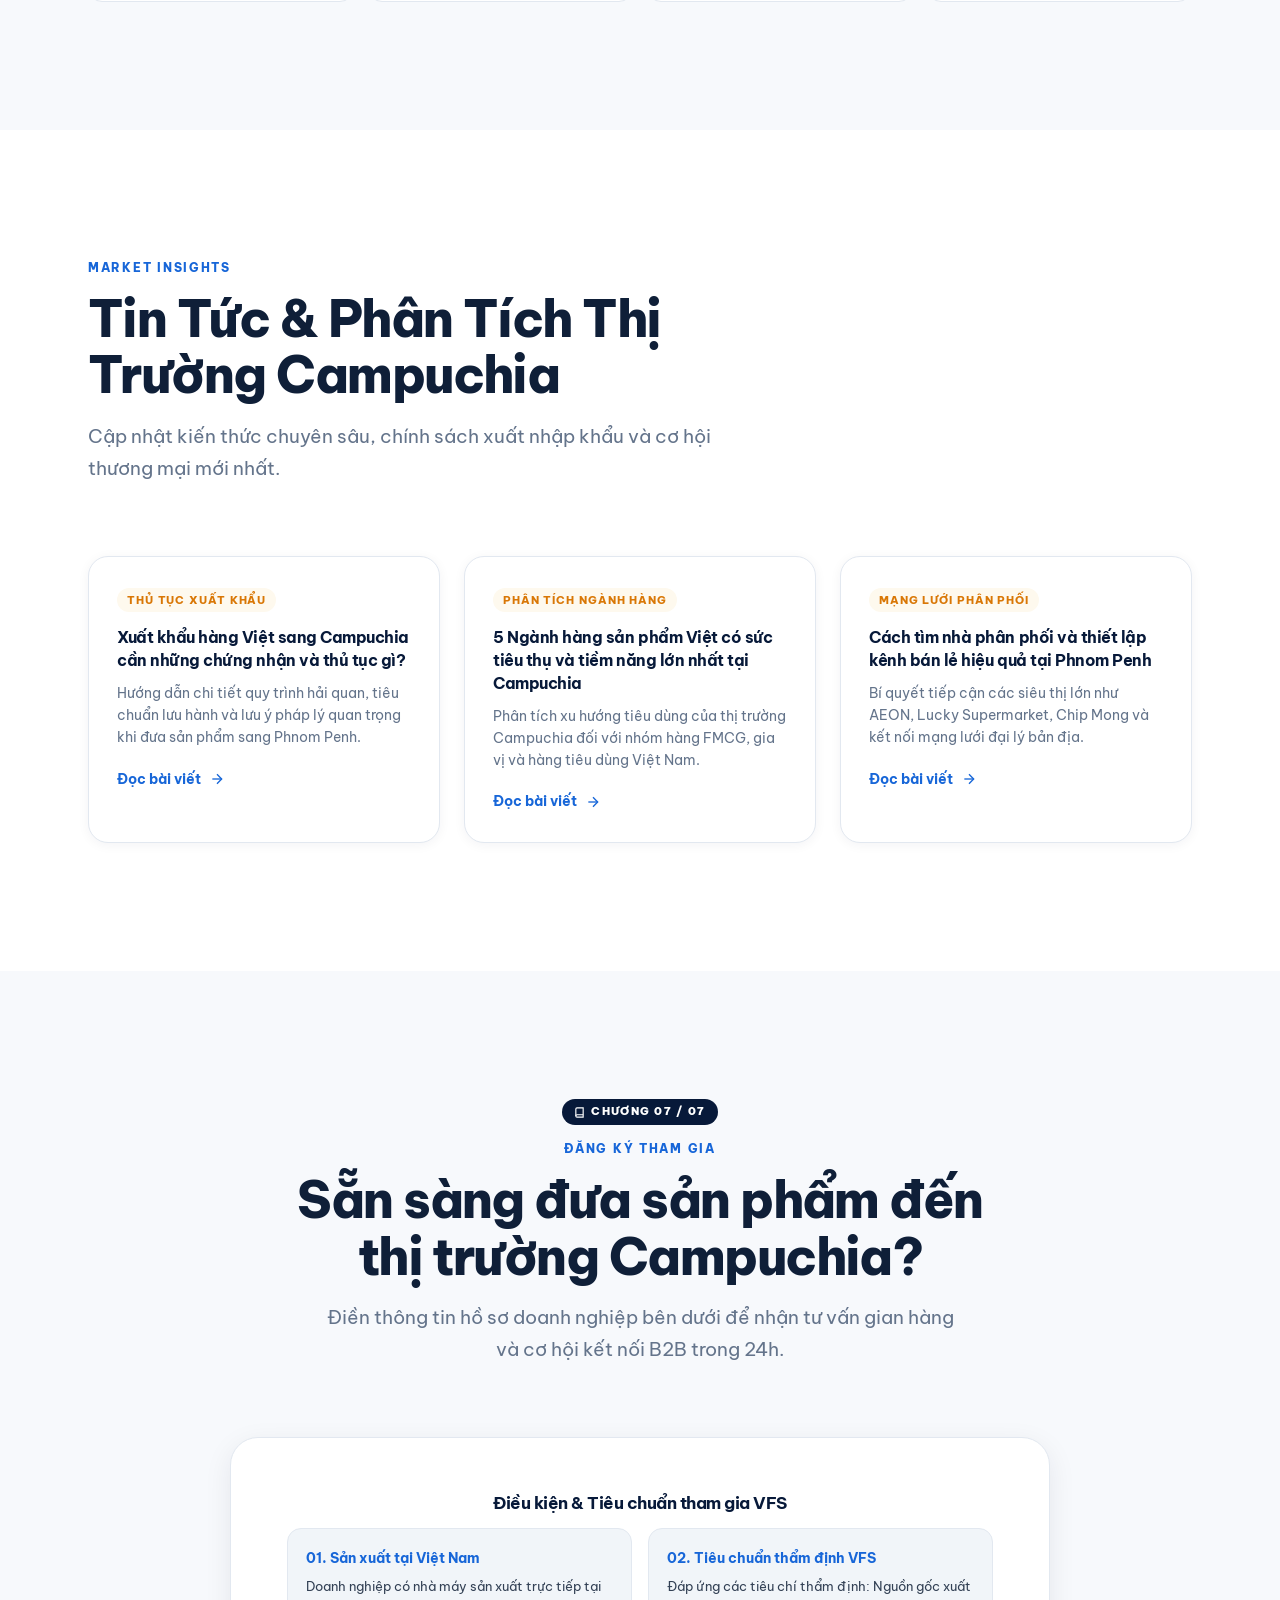
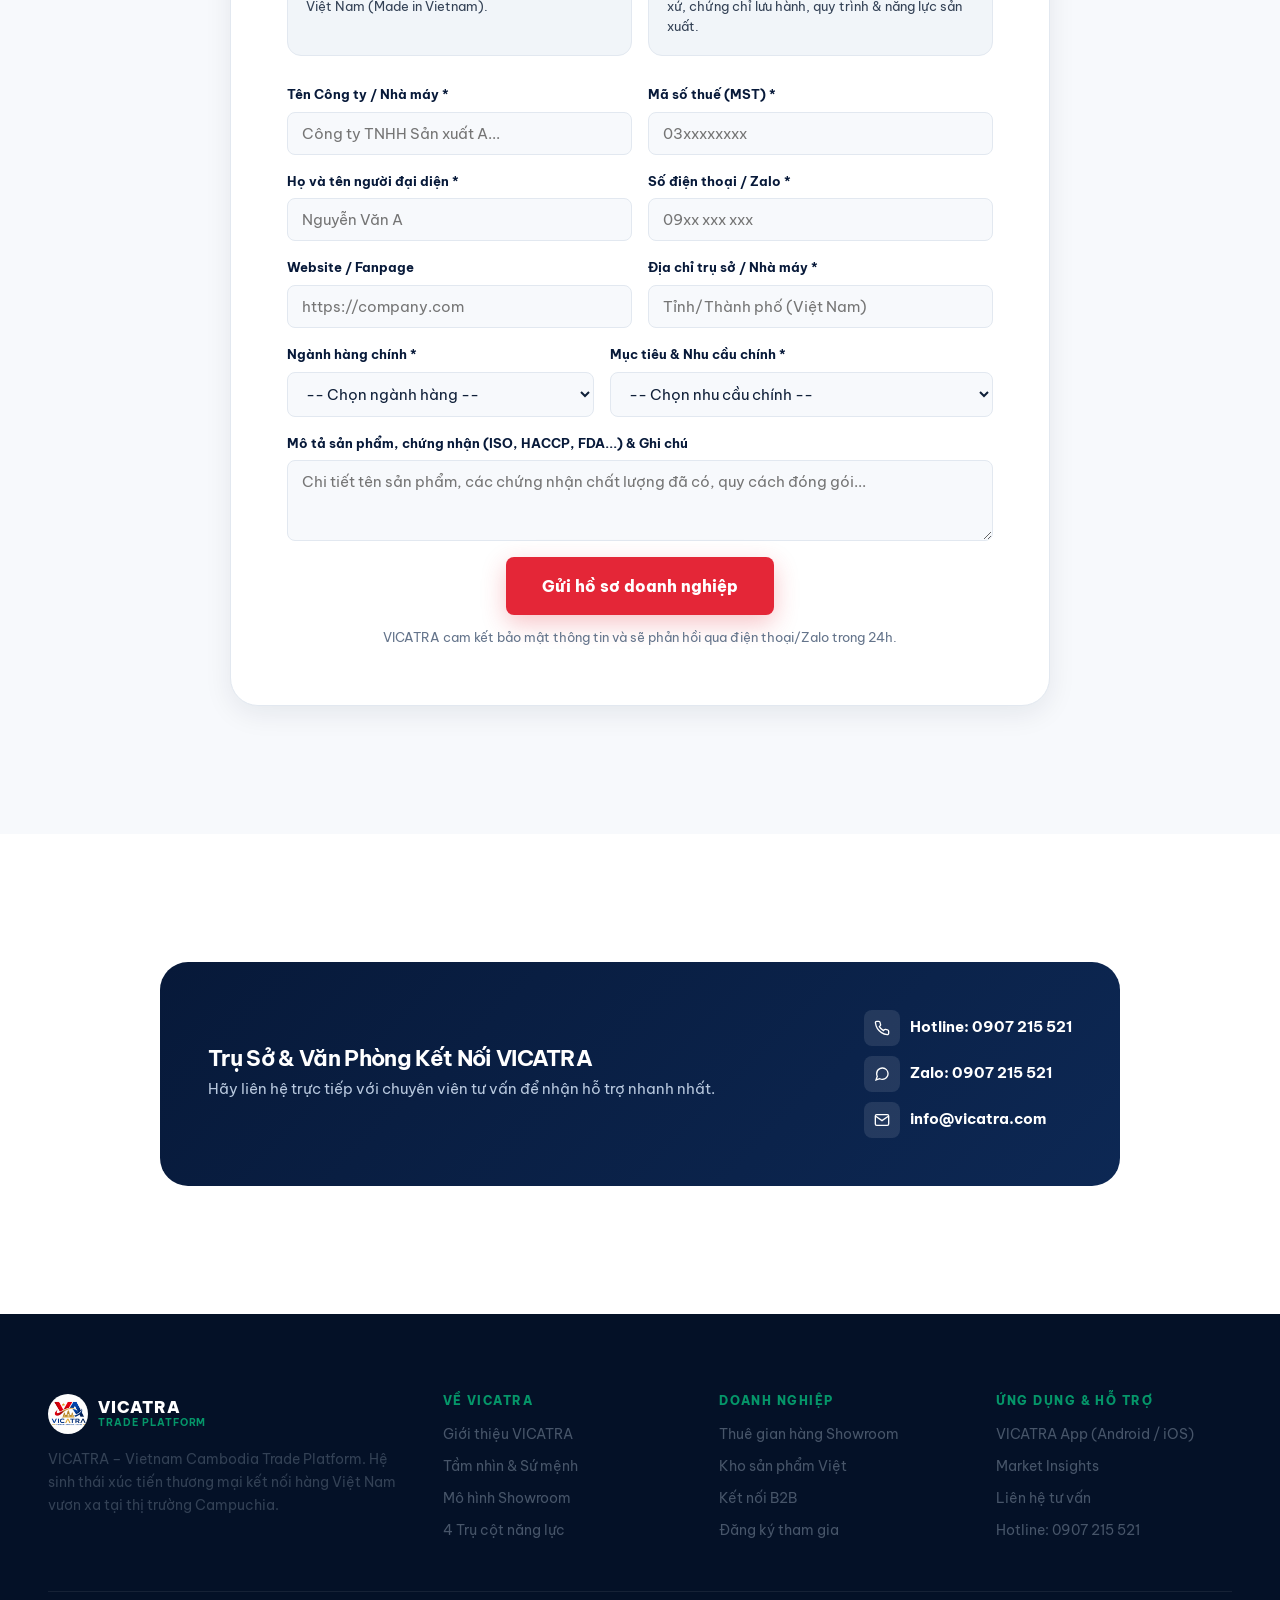
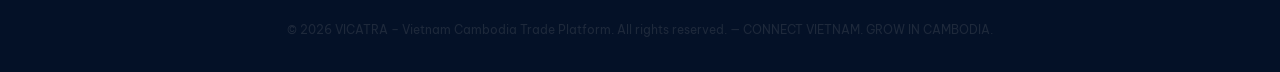
==== commit 6e8e76e3: "feat: redesign v3.0 — unified design system, professional B2B aesthetic" ====
--- a/index.html
+++ b/index.html
@@ -1,961 +1,932 @@
 <!doctype html>
 <html lang="vi">
-  <head>
-    <meta charset="utf-8" />
-    <meta name="viewport" content="width=device-width, initial-scale=1" />
-    <title>VICATRA | Vietnam Cambodia Trade Platform — Kết nối hàng Việt – Vươn xa tại Campuchia</title>
-    <meta
-      name="description"
-      content="VICATRA – Nền tảng xúc tiến thương mại kết nối doanh nghiệp Việt Nam với thị trường Campuchia qua Showroom vật lý tại Phnom Penh, Nền tảng số, Kết nối B2B và VICATRA App."
-    />
-    <meta
-      name="keywords"
-      content="VICATRA, Vietnam Cambodia Trade Platform, xuất khẩu Campuchia, Vietnam Factory Showroom, VICATRA App, kết nối B2B, gian hàng Phnom Penh, xúc tiến thương mại Việt Nam Campuchia"
-    />
-    <meta name="author" content="VICATRA - Vietnam Cambodia Trade Platform" />
-    <meta name="robots" content="index, follow" />
-    <meta name="theme-color" content="#0a2540" />
-
-    <!-- Open Graph & Social Meta -->
-    <meta property="og:locale" content="vi_VN" />
-    <meta property="og:type" content="website" />
-    <meta property="og:url" content="https://vicatra.com/" />
-    <meta property="og:site_name" content="VICATRA Trade Platform" />
-    <meta property="og:title" content="VICATRA | Kết nối hàng Việt – Vươn xa tại Campuchia" />
-    <meta
-      property="og:description"
-      content="Hệ sinh thái xúc tiến thương mại Việt Nam – Campuchia: Showroom vật lý, Nền tảng số, Kết nối B2B & VICATRA App."
-    />
-    <meta property="og:image" content="assets/vicatra-exterior-showroom.jpg" />
-
-    <!-- Favicon & Google Font -->
-    <link rel="icon" type="image/png" sizes="32x32" href="assets/favicon-32.png" />
-    <link rel="apple-touch-icon" sizes="180x180" href="assets/apple-touch-icon.png" />
-    <link rel="manifest" href="site.webmanifest" />
-
-    <link rel="preconnect" href="https://fonts.googleapis.com" />
-    <link rel="preconnect" href="https://fonts.gstatic.com" crossorigin />
-    <link
-      href="https://fonts.googleapis.com/css2?family=Be+Vietnam+Pro:wght@400;500;600;700;800;900&display=swap"
-      rel="stylesheet"
-    />
-    <link rel="stylesheet" href="styles.css" />
-  </head>
-  <body>
-    <!-- 00. READING PROGRESS BAR & STICKY CHAPTER NAVIGATION -->
-    <div id="readingProgressBar"></div>
-
-    <!-- SITE HEADER & NAVIGATION -->
-    <header class="site-header">
-      <a class="brand" href="#top" aria-label="VICATRA Trade Platform">
-        <img src="assets/logo-vicatra.png" alt="VICATRA Logo" />
-        <div class="brand-text">
-          <span class="brand-name">VICATRA</span>
-          <span class="brand-sub">Trade Platform</span>
-        </div>
-      </a>
-
-      <nav class="nav" aria-label="Main navigation">
-        <a href="#top">Trang chủ</a>
-        <a href="#about">Hệ sinh thái</a>
-        <a href="#showroom">Showroom</a>
-        <a href="#categories">Ngành hàng &amp; Sản phẩm</a>
-        <a href="#app">VICATRA App</a>
-        <a href="#insights">Market Insights</a>
-      </nav>
-
-      <div class="header-actions">
-        <div class="lang-switch" aria-label="Language switcher">
-          <button class="active" type="button" data-lang="vi">VI</button>
-          <button type="button" data-lang="km">KH</button>
-          <button type="button" data-lang="en">EN</button>
-        </div>
-        <a class="button header-cta" href="#register">Đăng ký tham gia</a>
-        <button class="hamburger" type="button" aria-label="Menu" aria-expanded="false">
-          <span></span><span></span><span></span>
-        </button>
-      </div>
-    </header>
-
-    <!-- STICKY READING STATUS BAR (CHAPTER POSITION) -->
-    <div class="reading-status-bar" id="readingStatusBar">
-      <div class="reading-status-container">
-        <div class="reading-chapter-info">
-          <span class="reading-icon">📖</span>
-          <span class="reading-label">MỤC LỤC HÀNH TRÌNH:</span>
-          <strong id="currentChapterTitle">Tổng quan VICATRA Trade Platform</strong>
-        </div>
-        <div class="reading-chapter-next">
-          <span class="next-label">Tiếp theo:</span>
-          <a href="#reason" id="nextChapterLink">Chương 01: Thách Thức Thị Trường ➔</a>
-        </div>
-      </div>
-    </div>
-
-    <!-- FLOATING CHAPTER TABLE OF CONTENTS NAVIGATOR (DESKTOP SIDEBAR) -->
-    <aside class="chapter-navigator" id="chapterNavigator" aria-label="Mục lục hành trình VICATRA">
-      <div class="chapter-nav-header">
-        <span>📘 MỤC LỤC HÀNH TRÌNH</span>
-        <button type="button" class="chapter-nav-toggle" id="chapterNavToggle" title="Thu gọn / Mở rộng">◀</button>
-      </div>
-      <ul class="chapter-nav-list">
-        <li><a href="#reason" data-chapter="1"><span class="ch-num">01</span><span class="ch-name">Thách Thức Thị Trường</span></a></li>
-        <li><a href="#about" data-chapter="2"><span class="ch-num">02</span><span class="ch-name">Giải Pháp VICATRA</span></a></li>
-        <li><a href="#pillars" data-chapter="3"><span class="ch-num">03</span><span class="ch-name">4 Trụ Cột Năng Lực</span></a></li>
-        <li><a href="#showroom" data-chapter="4"><span class="ch-num">04</span><span class="ch-name">Showroom Phnom Penh</span></a></li>
-        <li><a href="#categories" data-chapter="5"><span class="ch-num">05</span><span class="ch-name">Danh Mục Ngành Hàng</span></a></li>
-        <li><a href="#app" data-chapter="6"><span class="ch-num">06</span><span class="ch-name">Nền Tảng Số & App</span></a></li>
-        <li><a href="#register" data-chapter="7"><span class="ch-num">07</span><span class="ch-name">Kết Nối B2B & Đăng Ký</span></a></li>
-      </ul>
-    </aside>
-
-    <!-- MOBILE DRAWER NAV -->
-    <div class="mobile-drawer" id="mobileDrawer">
-      <div class="drawer-overlay"></div>
-      <div class="drawer-panel">
-        <div class="drawer-header">
-          <a class="brand" href="#top"><img src="assets/logo-vicatra.png" alt="VICATRA" /><span>VICATRA</span></a>
-          <button class="drawer-close" type="button" aria-label="Đóng">✕</button>
-        </div>
-        <nav class="drawer-nav">
-          <a href="#top">Trang chủ</a>
-          <a href="#about">Hệ sinh thái VICATRA</a>
-          <a href="#showroom">Showroom Phnom Penh</a>
-          <a href="#categories">Ngành hàng &amp; Kho sản phẩm</a>
-          <a href="#app">VICATRA App</a>
-          <a href="#insights">Market Insights</a>
-          <a href="#register">Đăng ký tham gia</a>
-          <a href="#contact">Liên hệ</a>
-        </nav>
-        <div class="drawer-contact">
-          <a class="button primary" href="#register" style="width:100%; text-align:center;">Đăng ký tham gia</a>
-          <a href="tel:0907215521"><svg width="15" height="15" viewBox="0 0 24 24" fill="none" stroke="currentColor" stroke-width="2.2"><path d="M22 16.92v3a2 2 0 0 1-2.18 2 19.79 19.79 0 0 1-8.63-3.07 19.5 19.5 0 0 1-6-6 19.79 19.79 0 0 1-3.07-8.67A2 2 0 0 1 4.11 2h3a2 2 0 0 1 2 1.72 12.84 12.84 0 0 0 .7 2.81 2 2 0 0 1-.45 2.11L8.09 9.91a16 16 0 0 0 6 6l1.27-1.27a2 2 0 0 1 2.11-.45 12.84 12.84 0 0 0 2.81.7A2 2 0 0 1 22 16.92z"/></svg> 0907 215 521</a>
-          <a href="https://zalo.me/0907215521"><svg width="15" height="15" viewBox="0 0 24 24" fill="none" stroke="currentColor" stroke-width="2.2"><path d="M21 11.5a8.38 8.38 0 0 1-.9 3.8 8.5 8.5 0 0 1-7.6 4.7 8.38 8.38 0 0 1-3.8-.9L3 21l1.9-5.7a8.38 8.38 0 0 1-.9-3.8 8.5 8.5 0 0 1 4.7-7.6 8.38 8.38 0 0 1 3.8-.9h.5a8.48 8.48 0 0 1 8 8v.5z"/></svg> Zalo: 0907 215 521</a>
-        </div>
-      </div>
-    </div>
-
-    <main id="top">
-      <!-- 01. HERO SECTION -->
-      <section class="hero-b2b">
-        <div class="hero-container">
-          <div class="hero-content">
-            <span class="badge-tag">CONNECT VIETNAM. GROW IN CAMBODIA.</span>
-            <h1>ĐƯA HÀNG VIỆT<br /><span class="highlight-text">VƯƠN RA THỊ TRƯỜNG CAMPUCHIA</span></h1>
-            <p class="hero-subtitle">
-              VICATRA kết nối doanh nghiệp Việt Nam với thị trường Campuchia thông qua hệ sinh thái trưng bày tại Showroom Phnom Penh, xúc tiến thương mại B2B, nền tảng số và ứng dụng VICATRA App.
-            </p>
-
-            <div class="hero-buttons">
-              <a class="button primary" href="#register">Đăng ký doanh nghiệp</a>
-              <a class="button secondary" href="#reason">Khám phá lộ trình</a>
-              <a class="button outline" href="#products">Tôi đang tìm nguồn hàng ➔</a>
-            </div>
-
-            <div class="hero-trust">
-              <span>Định hướng phát triển:</span>
-              <strong>Mở rộng thị phần • Bảo trợ rủi ro • Kết nối chính ngạch</strong>
-            </div>
-          </div>
-
-          <div class="hero-media">
-            <div class="hero-card-preview">
-              <img src="assets/vicatra-exterior-showroom.jpg" alt="Tòa nhà Siêu thị VICATRA Vietnam Cambodia Trading tại Phnom Penh" />
-              <div class="media-overlay-badge">
-                <span class="badge-icon"><svg width="18" height="18" viewBox="0 0 24 24" fill="none" stroke="#38bdf8" stroke-width="2.5"><path d="M21 10c0 7-9 13-9 13s-9-6-9-13a9 9 0 0 1 18 0z"/><circle cx="12" cy="10" r="3"/></svg></span>
-                <div>
-                  <strong>VICATRA Showroom Phnom Penh</strong>
-                  <small>Trung tâm Thủ đô, vị trí giao thương chiến lược</small>
-                </div>
+<head>
+  <meta charset="utf-8">
+  <meta name="viewport" content="width=device-width, initial-scale=1">
+  <title>VICATRA | Vietnam Cambodia Trade Platform — Kết nối hàng Việt, Vươn xa Campuchia</title>
+  <meta name="description" content="VICATRA – Nền tảng xúc tiến thương mại kết nối doanh nghiệp Việt Nam với thị trường Campuchia qua Showroom vật lý tại Phnom Penh, Nền tảng số, Kết nối B2B và VICATRA App.">
+  <meta name="robots" content="index, follow">
+  <meta name="theme-color" content="#071939">
+  <meta property="og:type" content="website">
+  <meta property="og:url" content="https://vicatra.com/">
+  <meta property="og:title" content="VICATRA | Kết nối hàng Việt – Vươn xa Campuchia">
+  <meta property="og:description" content="Hệ sinh thái xúc tiến thương mại: Showroom vật lý Phnom Penh + Nền tảng số + Kết nối B2B + VICATRA App.">
+  <meta property="og:image" content="assets/og-vicatra.jpg">
+  <link rel="icon" href="assets/favicon-32.png">
+  <link rel="apple-touch-icon" href="assets/apple-touch-icon.png">
+  <link rel="manifest" href="site.webmanifest">
+  <link rel="preconnect" href="https://fonts.googleapis.com">
+  <link rel="preconnect" href="https://fonts.gstatic.com" crossorigin>
+  <link href="https://fonts.googleapis.com/css2?family=Be+Vietnam+Pro:ital,wght@0,400;0,500;0,600;0,700;0,800;0,900;1,400&display=swap" rel="stylesheet">
+  <link rel="stylesheet" href="styles.css">
+</head>
+<body>
+
+<!-- Reading Progress Bar -->
+<div class="progress-bar" id="readingProgressBar"></div>
+
+<!-- ═══ HEADER ═══════════════════════════════════════════════ -->
+<header class="site-header">
+  <div class="header-inner">
+    <a class="brand" href="#top" aria-label="VICATRA Trade Platform">
+      <img src="assets/logo-vicatra.png" alt="VICATRA">
+      <div class="brand-text">
+        <span class="brand-name">VICATRA</span>
+        <span class="brand-tagline">Trade Platform</span>
+      </div>
+    </a>
+
+    <nav class="nav" aria-label="Điều hướng chính">
+      <a href="#top">Trang chủ</a>
+      <a href="#about">Hệ sinh thái</a>
+      <a href="#showroom">Showroom</a>
+      <a href="#categories">Ngành hàng</a>
+      <a href="#app">VICATRA App</a>
+      <a href="#insights">Market Insights</a>
+    </nav>
+
+    <div class="header-actions">
+      <div class="lang-switch" aria-label="Chọn ngôn ngữ">
+        <button class="active" type="button" data-lang="vi">VI</button>
+        <button type="button" data-lang="km">KH</button>
+        <button type="button" data-lang="en">EN</button>
+      </div>
+      <a class="btn btn--primary header-cta" href="#register">Đăng ký tham gia</a>
+      <button class="hamburger" type="button" aria-label="Mở menu" aria-expanded="false">
+        <span></span><span></span><span></span>
+      </button>
+    </div>
+  </div>
+</header>
+
+<!-- Reading Status Bar -->
+<div class="reading-bar" id="readingStatusBar">
+  <div class="reading-bar-inner">
+    <div class="reading-bar-current">
+      <span class="reading-bar-label">Đang đọc:</span>
+      <strong class="reading-bar-title" id="currentChapterTitle">Tổng quan VICATRA Trade Platform</strong>
+    </div>
+    <div class="reading-bar-next">
+      <span class="next-tag">Tiếp theo:</span>
+      <a href="#about" id="nextChapterLink">Chương 01: Thách Thức Thị Trường →</a>
+    </div>
+  </div>
+</div>
+
+<!-- Chapter Navigator Sidebar -->
+<aside class="chapter-nav" id="chapterNavigator" aria-label="Mục lục hành trình">
+  <div class="chapter-nav-head">
+    <span>Mục lục hành trình</span>
+    <button class="chapter-nav-toggle" id="chapterNavToggle" type="button" title="Thu gọn">◀</button>
+  </div>
+  <ul class="chapter-nav-list">
+    <li><a href="#reason" data-chapter="1"><span class="ch-num">01</span>Thách Thức</a></li>
+    <li><a href="#about" data-chapter="2"><span class="ch-num">02</span>Giải Pháp</a></li>
+    <li><a href="#pillars" data-chapter="3"><span class="ch-num">03</span>4 Trụ Cột</a></li>
+    <li><a href="#showroom" data-chapter="4"><span class="ch-num">04</span>Showroom</a></li>
+    <li><a href="#categories" data-chapter="5"><span class="ch-num">05</span>Ngành Hàng</a></li>
+    <li><a href="#app" data-chapter="6"><span class="ch-num">06</span>Nền Tảng Số</a></li>
+    <li><a href="#register" data-chapter="7"><span class="ch-num">07</span>Đăng Ký</a></li>
+  </ul>
+</aside>
+
+<!-- Mobile Drawer -->
+<div class="mobile-drawer" id="mobileDrawer">
+  <div class="drawer-backdrop"></div>
+  <div class="drawer-panel">
+    <div class="drawer-header">
+      <div class="brand">
+        <img src="assets/logo-vicatra.png" alt="VICATRA" style="width:36px;height:36px;border-radius:50%">
+        <strong style="color:var(--navy);font-size:1rem;font-weight:900;letter-spacing:.05em">VICATRA</strong>
+      </div>
+      <button class="drawer-close" type="button" aria-label="Đóng menu">×</button>
+    </div>
+    <nav class="drawer-nav">
+      <a href="#top">Trang chủ</a>
+      <a href="#about">Hệ sinh thái VICATRA</a>
+      <a href="#showroom">Showroom Phnom Penh</a>
+      <a href="#categories">Ngành hàng &amp; Sản phẩm</a>
+      <a href="#app">VICATRA App</a>
+      <a href="#insights">Market Insights</a>
+      <a href="#trade">Kết nối giao thương</a>
+      <a href="#contact">Liên hệ</a>
+    </nav>
+    <div class="drawer-footer">
+      <a class="btn btn--primary" href="#register" style="width:100%;justify-content:center">Đăng ký tham gia</a>
+      <a href="tel:0907215521" style="font-weight:700;color:var(--navy);font-size:.9rem">📞 0907 215 521</a>
+    </div>
+  </div>
+</div>
+
+<main id="top">
+
+<!-- ═══ HERO ══════════════════════════════════════════════════ -->
+<section class="hero">
+  <div class="hero-copy reveal">
+    <p class="hero-eyebrow">CONNECT VIETNAM · GROW IN CAMBODIA</p>
+    <h1>Đưa hàng Việt<br><span>vươn xa Campuchia</span></h1>
+    <p class="hero-sub">VICATRA kết nối doanh nghiệp Việt Nam với thị trường Campuchia thông qua hệ sinh thái trưng bày tại Showroom Phnom Penh, xúc tiến thương mại B2B, nền tảng số và ứng dụng VICATRA App.</p>
+    <div class="hero-actions">
+      <a class="btn btn--primary btn--lg" href="#register">Đăng ký doanh nghiệp</a>
+      <a class="btn btn--outline" href="#about">Khám phá lộ trình</a>
+    </div>
+    <div class="hero-stats">
+      <div class="hero-stat">
+        <strong>18M+</strong>
+        <span>Dân số thị trường Campuchia tiếp cận</span>
+      </div>
+      <div class="hero-stat">
+        <strong>4</strong>
+        <span>Hiệp hội thương mại đối tác bản địa</span>
+      </div>
+      <div class="hero-stat">
+        <strong>B2B</strong>
+        <span>Kết nối chính ngạch bảo lãnh thanh toán</span>
+      </div>
+    </div>
+  </div>
+
+  <div class="hero-visual reveal">
+    <div class="route-label">
+      <span>HỒ CHÍ MINH</span>
+      <span class="route-line"></span>
+      <span>PHNOM PENH</span>
+    </div>
+    <img src="assets/vicatra-exterior-showroom.jpg" alt="Tòa nhà Showroom VICATRA Vietnam Cambodia Trading tại Phnom Penh">
+    <div class="hero-badge">
+      <div class="hero-badge-icon">
+        <svg width="22" height="22" viewBox="0 0 24 24" fill="none" stroke="currentColor" stroke-width="2"><path d="M21 10c0 7-9 13-9 13s-9-6-9-13a9 9 0 0 1 18 0z"/><circle cx="12" cy="10" r="3"/></svg>
+      </div>
+      <div class="hero-badge-text">
+        <strong>VICATRA Showroom — Trung tâm Phnom Penh</strong>
+        <small>Cách Sân vận động Quốc gia Olympic ~1 km · Vị trí giao thương chiến lược</small>
+      </div>
+    </div>
+  </div>
+</section>
+
+<!-- Logo Strip -->
+<div class="logo-strip">
+  <div class="logo-strip-inner">
+    <span class="logo-strip-label">Đối tác &amp; Mạng lưới</span>
+    <span class="logo-strip-sep"></span>
+    <div class="logo-strip-logos">
+      <img src="assets/logo-aeon.svg" alt="AEON Cambodia">
+      <img src="assets/logo-makro.svg" alt="Makro">
+      <img src="assets/logo-lucky.png" alt="Lucky Supermarket">
+      <img src="assets/logo-chipmong.png" alt="Chip Mong">
+      <img src="assets/logo-eurocham.svg" alt="EuroCham Cambodia">
+    </div>
+  </div>
+</div>
+
+<!-- ═══ CH01: LÝ DO & THÁCH THỨC ════════════════════════════ -->
+<section class="section section--gray" id="reason">
+  <div class="container">
+    <div class="section-head center reveal">
+      <span class="chapter-badge">
+        <svg width="11" height="11" viewBox="0 0 24 24" fill="none" stroke="currentColor" stroke-width="2.5"><path d="M4 19.5A2.5 2.5 0 0 1 6.5 17H20"/><path d="M6.5 2H20v20H6.5A2.5 2.5 0 0 1 4 19.5v-15A2.5 2.5 0 0 1 6.5 2z"/></svg>
+        CHƯƠNG 01 / 07
+      </span>
+      <span class="label">LÝ DO &amp; THÁCH THỨC</span>
+      <h2>Tại Sao Tự Mở Thị Trường Campuchia Thường Gặp Rủi Ro?</h2>
+      <p class="lead">Thị trường Campuchia đầy tiềm năng nhưng mở ra nhiều rào cản lớn đối với doanh nghiệp tự tìm đầu mối.</p>
+    </div>
+
+    <div class="compare-grid reveal">
+      <div class="compare-card compare-card--problem">
+        <div class="compare-card-tag">
+          <svg width="16" height="16" viewBox="0 0 24 24" fill="none" stroke="currentColor" stroke-width="2.5"><line x1="18" y1="6" x2="6" y2="18"/><line x1="6" y1="6" x2="18" y2="18"/></svg>
+          Tự mở thị trường lẻ tẻ
+        </div>
+        <ul class="compare-list">
+          <li>
+            <span class="compare-dot">✕</span>
+            <span><strong>Mất nhiều thời gian:</strong> Tốn từ 6–12 tháng tự tìm kiếm đầu mối mua hàng nhưng không hiệu quả.</span>
+          </li>
+          <li>
+            <span class="compare-dot">✕</span>
+            <span><strong>Rào cản ngôn ngữ &amp; pháp lý:</strong> Bất đồng ngôn ngữ, không rõ tiêu chuẩn giấy phép lưu hành &amp; thông quan.</span>
+          </li>
+          <li>
+            <span class="compare-dot">✕</span>
+            <span><strong>Rủi ro thanh toán cao:</strong> Dễ gặp tình trạng bùng nợ, thanh toán chậm hoặc không có bảo lãnh quốc tế.</span>
+          </li>
+          <li>
+            <span class="compare-dot">✕</span>
+            <span><strong>Thiếu điểm hiện diện:</strong> Sản phẩm không có không gian trưng bày để đối tác dùng thử &amp; thẩm định.</span>
+          </li>
+        </ul>
+      </div>
+
+      <div class="compare-card compare-card--solution">
+        <div class="compare-card-tag">
+          <svg width="16" height="16" viewBox="0 0 24 24" fill="none" stroke="currentColor" stroke-width="2.5"><polyline points="20 6 9 17 4 12"/></svg>
+          Đồng hành cùng VICATRA
+        </div>
+        <ul class="compare-list">
+          <li>
+            <span class="compare-dot">✓</span>
+            <span><strong>Hiện diện tức thì:</strong> Gian hàng trưng bày bài bản tại trung tâm Phnom Penh ngay khi tham gia.</span>
+          </li>
+          <li>
+            <span class="compare-dot">✓</span>
+            <span><strong>Bảo lãnh giao thương:</strong> Cơ chế bảo lãnh thanh toán 2 chiều giúp loại bỏ rủi ro tài chính.</span>
+          </li>
+          <li>
+            <span class="compare-dot">✓</span>
+            <span><strong>Trọn gói pháp lý:</strong> Hỗ trợ hồ sơ xuất khẩu chính ngạch, phiên dịch viên &amp; soạn thảo hợp đồng.</span>
+          </li>
+          <li>
+            <span class="compare-dot">✓</span>
+            <span><strong>Hiện diện số 24/7:</strong> Tự động đồng bộ sản phẩm lên Sàn TMĐT &amp; VICATRA App.</span>
+          </li>
+        </ul>
+      </div>
+    </div>
+
+    <div class="next-chapter reveal">
+      <span class="next-label">Tiếp theo</span>
+      <a href="#about">Chương 02 — Hệ Sinh Thái Giải Pháp VICATRA →</a>
+    </div>
+  </div>
+</section>
+
+<!-- ═══ CH02: GIẢI PHÁP & HỆ SINH THÁI ══════════════════════ -->
+<section class="section section--white" id="about">
+  <div class="container">
+    <div class="section-head center reveal">
+      <span class="chapter-badge">
+        <svg width="11" height="11" viewBox="0 0 24 24" fill="none" stroke="currentColor" stroke-width="2.5"><path d="M4 19.5A2.5 2.5 0 0 1 6.5 17H20"/><path d="M6.5 2H20v20H6.5A2.5 2.5 0 0 1 4 19.5v-15A2.5 2.5 0 0 1 6.5 2z"/></svg>
+        CHƯƠNG 02 / 07
+      </span>
+      <span class="label">Giải pháp toàn diện</span>
+      <h2>Hệ Sinh Thái Xúc Tiến Thương Mại VICATRA</h2>
+      <p class="lead">Mô hình kết nối khép kín giúp thương hiệu Việt định vị chuyên nghiệp và tăng trưởng bền vững tại Campuchia.</p>
+    </div>
+
+    <div style="margin-bottom:40px;border-radius:20px;overflow:hidden;box-shadow:0 20px 56px rgba(7,25,57,.14);" class="reveal">
+      <img src="assets/vicatra-showroom-interior.jpg" alt="Không gian trưng bày bên trong Showroom VICATRA Phnom Penh" style="width:100%;max-height:460px;object-fit:cover;display:block;">
+    </div>
+
+    <div class="steps-grid reveal">
+      <div class="step">
+        <div class="step-num">01</div>
+        <h4>Trưng bày sản phẩm</h4>
+        <p>Hiện diện trực tiếp tại Showroom Phnom Penh &amp; Nền tảng số</p>
+      </div>
+      <div class="step">
+        <div class="step-num">02</div>
+        <h4>Tiếp cận thị trường</h4>
+        <p>Khảo sát nhu cầu, tiếp cận người tiêu dùng &amp; chuỗi bán lẻ</p>
+      </div>
+      <div class="step">
+        <div class="step-num">03</div>
+        <h4>Kết nối đối tác</h4>
+        <p>Gặp gỡ Importer, Distributor &amp; Hiệp hội thương mại Campuchia</p>
+      </div>
+      <div class="step">
+        <div class="step-num">04</div>
+        <h4>Phát triển phân phối</h4>
+        <p>Đàm phán hợp đồng, bảo lãnh thanh toán 2 chiều &amp; logistics</p>
+      </div>
+      <div class="step">
+        <div class="step-num">05</div>
+        <h4>Mở rộng kinh doanh</h4>
+        <p>Tăng trưởng thị phần bền vững trên toàn lãnh thổ Campuchia</p>
+      </div>
+    </div>
+
+    <div class="next-chapter reveal">
+      <span class="next-label">Tiếp theo</span>
+      <a href="#pillars">Chương 03 — 4 Trụ Cột Năng Lực →</a>
+    </div>
+  </div>
+</section>
+
+<!-- ═══ CH03: 4 TRỤ CỘT ══════════════════════════════════════ -->
+<section class="section section--gray" id="pillars">
+  <div class="container">
+    <div class="section-head center reveal">
+      <span class="chapter-badge">
+        <svg width="11" height="11" viewBox="0 0 24 24" fill="none" stroke="currentColor" stroke-width="2.5"><path d="M4 19.5A2.5 2.5 0 0 1 6.5 17H20"/><path d="M6.5 2H20v20H6.5A2.5 2.5 0 0 1 4 19.5v-15A2.5 2.5 0 0 1 6.5 2z"/></svg>
+        CHƯƠNG 03 / 07
+      </span>
+      <span class="label">4 Trụ cột năng lực</span>
+      <h2>Nền Tảng Vững Chắc Cho Doanh Nghiệp Việt</h2>
+      <p class="lead">Giải pháp tối ưu hóa mọi công đoạn xuất khẩu và phát triển kênh phân phối tại Campuchia.</p>
+    </div>
+
+    <div class="pillars-grid reveal">
+      <article class="pillar-card">
+        <span class="pillar-num">01</span>
+        <div class="pillar-icon">
+          <svg width="24" height="24" viewBox="0 0 24 24" fill="none" stroke="currentColor" stroke-width="2"><path d="M3 9l9-7 9 7v11a2 2 0 0 1-2 2H5a2 2 0 0 1-2-2z"/><polyline points="9 22 9 12 15 12 15 22"/></svg>
+        </div>
+        <h3>Vietnam Factory Showroom</h3>
+        <p>Không gian giới thiệu và trưng bày sản phẩm Việt Nam chất lượng cao tại vị trí đắc địa Thủ đô Phnom Penh.</p>
+      </article>
+
+      <article class="pillar-card">
+        <span class="pillar-num">02</span>
+        <div class="pillar-icon">
+          <svg width="24" height="24" viewBox="0 0 24 24" fill="none" stroke="currentColor" stroke-width="2"><circle cx="12" cy="12" r="10"/><line x1="2" y1="12" x2="22" y2="12"/><path d="M12 2a15.3 15.3 0 0 1 4 10 15.3 15.3 0 0 1-4 10 15.3 15.3 0 0 1-4-10 15.3 15.3 0 0 1 4-10z"/></svg>
+        </div>
+        <h3>Kết Nối Giao Thương</h3>
+        <p>Kết nối doanh nghiệp Việt Nam với Importer, Distributor, Retailer và các Hiệp hội thương mại bản địa tại Campuchia.</p>
+      </article>
+
+      <article class="pillar-card">
+        <span class="pillar-num">03</span>
+        <div class="pillar-icon">
+          <svg width="24" height="24" viewBox="0 0 24 24" fill="none" stroke="currentColor" stroke-width="2"><rect x="5" y="2" width="14" height="20" rx="2" ry="2"/><line x1="12" y1="18" x2="12.01" y2="18"/></svg>
+        </div>
+        <h3>Nền Tảng Số VICATRA</h3>
+        <p>Số hóa toàn bộ hồ sơ doanh nghiệp, kho sản phẩm e-Commerce và hệ thống danh thiếp điện tử NFC Smart Card.</p>
+      </article>
+
+      <article class="pillar-card">
+        <span class="pillar-num">04</span>
+        <div class="pillar-icon">
+          <svg width="24" height="24" viewBox="0 0 24 24" fill="none" stroke="currentColor" stroke-width="2"><path d="M12 22s8-4 8-10V5l-8-3-8 3v7c0 6 8 10 8 10z"/></svg>
+        </div>
+        <h3>Đồng Hành Thị Trường</h3>
+        <p>Hỗ trợ trọn gói thủ tục hải quan, xuất nhập khẩu, logistics, phiên dịch viên, hợp đồng và bảo lãnh thanh toán 2 chiều.</p>
+      </article>
+    </div>
+
+    <div class="next-chapter reveal">
+      <span class="next-label">Tiếp theo</span>
+      <a href="#showroom">Chương 04 — Showroom Phnom Penh →</a>
+    </div>
+  </div>
+</section>
+
+<!-- ═══ CH04: SHOWROOM ════════════════════════════════════════ -->
+<section class="section section--white" id="showroom">
+  <div class="container">
+    <div class="section-head reveal">
+      <span class="chapter-badge">
+        <svg width="11" height="11" viewBox="0 0 24 24" fill="none" stroke="currentColor" stroke-width="2.5"><path d="M4 19.5A2.5 2.5 0 0 1 6.5 17H20"/><path d="M6.5 2H20v20H6.5A2.5 2.5 0 0 1 4 19.5v-15A2.5 2.5 0 0 1 6.5 2z"/></svg>
+        CHƯƠNG 04 / 07
+      </span>
+      <span class="label">Vietnam Factory Showroom</span>
+      <h2>Không Gian Hiện Diện Trực Tiếp Của Hàng Việt Tại Campuchia</h2>
+      <p class="lead">Showroom quy mô lớn tọa lạc tại trung tâm Phnom Penh, thuận tiện tiếp cận các đoàn đối tác B2B từ khắp Campuchia.</p>
+    </div>
+
+    <div class="showroom-grid reveal">
+      <div class="showroom-spec">
+        <span class="spec-badge">Gian hàng tiêu chuẩn</span>
+        <div class="spec-title">HIỆN DIỆN CHUYÊN NGHIỆP</div>
+        <div class="spec-sub">Tối ưu hóa hình ảnh thương hiệu &amp; không gian lưu mẫu</div>
+
+        <ul class="spec-list">
+          <li>
+            <svg class="spec-list-icon" viewBox="0 0 24 24" fill="none" stroke="currentColor" stroke-width="2"><path d="M21 10c0 7-9 13-9 13s-9-6-9-13a9 9 0 0 1 18 0z"/><circle cx="12" cy="10" r="3"/></svg>
+            <span><strong>Vị trí chiến lược:</strong> Trung tâm Phnom Penh (cách SVĐ Quốc gia Olympic ~1 km)</span>
+          </li>
+          <li>
+            <svg class="spec-list-icon" viewBox="0 0 24 24" fill="none" stroke="currentColor" stroke-width="2"><path d="M21 16V8a2 2 0 0 0-1-1.73l-7-4a2 2 0 0 0-2 0l-7 4A2 2 0 0 0 3 8v8a2 2 0 0 0 1 1.73l7 4a2 2 0 0 0 2 0l7-4A2 2 0 0 0 21 16z"/></svg>
+            <span><strong>Kích thước chuẩn:</strong> 80 × 230 cm</span>
+          </li>
+          <li>
+            <svg class="spec-list-icon" viewBox="0 0 24 24" fill="none" stroke="currentColor" stroke-width="2"><rect x="3" y="3" width="18" height="18" rx="2"/><line x1="3" y1="9" x2="21" y2="9"/><line x1="3" y1="15" x2="21" y2="15"/></svg>
+            <span><strong>Cấu tạo kệ:</strong> 5 tầng kệ trưng bày sản phẩm</span>
+          </li>
+          <li>
+            <svg class="spec-list-icon" viewBox="0 0 24 24" fill="none" stroke="currentColor" stroke-width="2"><rect x="2" y="7" width="20" height="14" rx="2"/><path d="M16 21V5a2 2 0 0 0-2-2h-4a2 2 0 0 0-2 2v16"/></svg>
+            <span><strong>Hộc tủ lưu trữ:</strong> Phía dưới gồm 2 ngăn kéo bảo quản mẫu</span>
+          </li>
+          <li>
+            <svg class="spec-list-icon" viewBox="0 0 24 24" fill="none" stroke="currentColor" stroke-width="2"><polygon points="12 2 15.09 8.26 22 9.27 17 14.14 18.18 21.02 12 17.77 5.82 21.02 7 14.14 2 9.27 8.91 8.26 12 2"/></svg>
+            <span><strong>Topboard thương hiệu:</strong> Banner dán nhận diện thương hiệu VICATRA phía trên</span>
+          </li>
+          <li>
+            <svg class="spec-list-icon" viewBox="0 0 24 24" fill="none" stroke="currentColor" stroke-width="2"><circle cx="12" cy="12" r="10"/><line x1="2" y1="12" x2="22" y2="12"/></svg>
+            <span><strong>Hiện diện số:</strong> Đồng thời niêm yết trên VICATRA App &amp; Sàn TMĐT (tiếp cận 18 triệu dân)</span>
+          </li>
+        </ul>
+
+        <a class="btn btn--primary" href="#register" style="width:100%;justify-content:center">Đăng ký gian hàng ngay</a>
+      </div>
+
+      <div class="showroom-photo">
+        <img src="assets/vicatra-booth-shelf-spec.jpg" alt="Mô hình kệ trưng bày gian hàng tiêu chuẩn VICATRA">
+      </div>
+    </div>
+
+    <div class="next-chapter reveal">
+      <span class="next-label">Tiếp theo</span>
+      <a href="#categories">Chương 05 — Danh Mục Ngành Hàng →</a>
+    </div>
+  </div>
+</section>
+
+<!-- ═══ CH05: NGÀNH HÀNG ══════════════════════════════════════ -->
+<section class="section section--gray" id="categories">
+  <div class="container">
+    <div class="section-head center reveal">
+      <span class="chapter-badge">
+        <svg width="11" height="11" viewBox="0 0 24 24" fill="none" stroke="currentColor" stroke-width="2.5"><path d="M4 19.5A2.5 2.5 0 0 1 6.5 17H20"/><path d="M6.5 2H20v20H6.5A2.5 2.5 0 0 1 4 19.5v-15A2.5 2.5 0 0 1 6.5 2z"/></svg>
+        CHƯƠNG 05 / 07
+      </span>
+      <span class="label">Ngành hàng mục tiêu</span>
+      <h2>Các Ngành Hàng Ưu Tiên Phát Triển</h2>
+      <p class="lead">Danh mục sản phẩm có nhu cầu tiêu thụ và tiềm năng tăng trưởng lớn nhất tại thị trường Campuchia.</p>
+    </div>
+
+    <div class="cat-grid reveal">
+      <div class="cat-card">
+        <div class="cat-icon"><svg width="22" height="22" viewBox="0 0 24 24" fill="none" stroke="currentColor" stroke-width="2"><path d="M7 20h10"/><path d="M10 20c0-4.4-3.6-8-8-8 0 4.4 3.6 8 8 8z"/><path d="M14 20c0-7.7 6.3-14 14-14-7.7 0-14 6.3-14 14z"/></svg></div>
+        <h4>Nông Sản</h4>
+        <p>Gạo, hạt điều, trái cây sấy, nông sản chế biến</p>
+      </div>
+      <div class="cat-card">
+        <div class="cat-icon"><svg width="22" height="22" viewBox="0 0 24 24" fill="none" stroke="currentColor" stroke-width="2"><path d="M6 2L3 6v14a2 2 0 0 0 2 2h14a2 2 0 0 0 2-2V6l-3-4z"/><line x1="3" y1="6" x2="21" y2="6"/><path d="M16 10a4 4 0 0 1-8 0"/></svg></div>
+        <h4>Thực Phẩm &amp; Đồ Uống</h4>
+        <p>Mì gói, bánh kẹo, thực phẩm đóng hộp, nước giải khát</p>
+      </div>
+      <div class="cat-card">
+        <div class="cat-icon"><svg width="22" height="22" viewBox="0 0 24 24" fill="none" stroke="currentColor" stroke-width="2"><path d="M10 2v4.5A5.5 5.5 0 0 0 4.5 12c-1.3 0-2.5 1.2-2.5 2.5v5A2.5 2.5 0 0 0 4.5 22h15a2.5 2.5 0 0 0 2.5-2.5v-5c0-1.3-1.2-2.5-2.5-2.5A5.5 5.5 0 0 0 14 6.5V2h-4z"/></svg></div>
+        <h4>Gia Vị Việt Nam</h4>
+        <p>Nước tương, nước mắm, dầu ăn, hạt nêm, tiêu, ớt</p>
+      </div>
+      <div class="cat-card">
+        <div class="cat-icon"><svg width="22" height="22" viewBox="0 0 24 24" fill="none" stroke="currentColor" stroke-width="2"><path d="M3 9l9-7 9 7v11a2 2 0 0 1-2 2H5a2 2 0 0 1-2-2z"/></svg></div>
+        <h4>Hàng Tiêu Dùng</h4>
+        <p>Nước tẩy rửa, lau sàn, đồ dùng vệ sinh gia đình</p>
+      </div>
+      <div class="cat-card">
+        <div class="cat-icon"><svg width="22" height="22" viewBox="0 0 24 24" fill="none" stroke="currentColor" stroke-width="2"><path d="M20.84 4.61a5.5 5.5 0 0 0-7.78 0L12 5.67l-1.06-1.06a5.5 5.5 0 0 0-7.78 7.78l1.06 1.06L12 21.23l8.72-8.72 1.06-1.06a5.5 5.5 0 0 0 0-7.78z"/></svg></div>
+        <h4>Mỹ Phẩm &amp; Chăm Sóc</h4>
+        <p>Dầu gội, xà bông, kem dưỡng, sản phẩm cá nhân</p>
+      </div>
+      <div class="cat-card">
+        <div class="cat-icon"><svg width="22" height="22" viewBox="0 0 24 24" fill="none" stroke="currentColor" stroke-width="2"><circle cx="12" cy="8" r="7"/><polyline points="8.21 13.89 7 23 12 20 17 23 15.79 13.88"/></svg></div>
+        <h4>Sản Phẩm OCOP</h4>
+        <p>Đặc sản vùng miền Việt Nam đạt chuẩn OCOP</p>
+      </div>
+      <div class="cat-card">
+        <div class="cat-icon"><svg width="22" height="22" viewBox="0 0 24 24" fill="none" stroke="currentColor" stroke-width="2"><circle cx="12" cy="12" r="3"/><path d="M19.4 15a1.65 1.65 0 0 0 .33 1.82l.06.06a2 2 0 0 1 0 2.83 2 2 0 0 1-2.83 0l-.06-.06a1.65 1.65 0 0 0-1.82-.33 1.65 1.65 0 0 0-1 1.51V21a2 2 0 0 1-4 0v-.09A1.65 1.65 0 0 0 9 19.4a1.65 1.65 0 0 0-1.82.33l-.06.06a2 2 0 0 1-2.83-2.83l.06-.06A1.65 1.65 0 0 0 4.68 15a1.65 1.65 0 0 0-1.51-1H3a2 2 0 0 1 0-4h.09A1.65 1.65 0 0 0 4.6 9a1.65 1.65 0 0 0-.33-1.82l-.06-.06a2 2 0 0 1 2.83-2.83l.06.06A1.65 1.65 0 0 0 9 4.68a1.65 1.65 0 0 0 1-1.51V3a2 2 0 0 1 4 0v.09a1.65 1.65 0 0 0 1 1.51 1.65 1.65 0 0 0 1.82-.33l.06-.06a2 2 0 0 1 2.83 2.83l-.06.06A1.65 1.65 0 0 0 19.4 9a1.65 1.65 0 0 0 1.51 1H21a2 2 0 0 1 0 4h-.09a1.65 1.65 0 0 0-1.51 1z"/></svg></div>
+        <h4>Máy Móc &amp; Thiết Bị</h4>
+        <p>Thiết bị công nghiệp nhỏ, máy đóng gói, công cụ</p>
+      </div>
+      <div class="cat-card">
+        <div class="cat-icon"><svg width="22" height="22" viewBox="0 0 24 24" fill="none" stroke="currentColor" stroke-width="2"><path d="M11 20A7 7 0 0 1 9.8 6.1C15.5 5 17 4.48 19 2c1 2 2 4.18 2 8 0 5.5-4.78 10-10 10z"/><path d="M2 21c0-3 1.85-5.36 5.08-6C9.5 14.52 12 13 13 12"/></svg></div>
+        <h4>Vật Tư Nông Nghiệp</h4>
+        <p>Phân bón, thuốc bảo vệ thực vật, hạt giống</p>
+      </div>
+      <div class="cat-card">
+        <div class="cat-icon"><svg width="22" height="22" viewBox="0 0 24 24" fill="none" stroke="currentColor" stroke-width="2"><circle cx="12" cy="12" r="5"/><line x1="12" y1="1" x2="12" y2="3"/><line x1="12" y1="21" x2="12" y2="23"/><line x1="4.22" y1="4.22" x2="5.64" y2="5.64"/><line x1="18.36" y1="18.36" x2="19.78" y2="19.78"/><line x1="1" y1="12" x2="3" y2="12"/><line x1="21" y1="12" x2="23" y2="12"/><line x1="4.22" y1="19.78" x2="5.64" y2="18.36"/><line x1="18.36" y1="5.64" x2="19.78" y2="4.22"/></svg></div>
+        <h4>Năng Lượng Mặt Trời</h4>
+        <p>Thiết bị &amp; giải pháp năng lượng sạch cho trang trại</p>
+      </div>
+      <div class="cat-card">
+        <div class="cat-icon"><svg width="22" height="22" viewBox="0 0 24 24" fill="none" stroke="currentColor" stroke-width="2"><polygon points="12 2 2 7 12 12 22 7 12 2"/><polyline points="2 17 12 22 22 17"/><polyline points="2 12 12 17 22 12"/></svg></div>
+        <h4>Sản Phẩm Công Nghiệp</h4>
+        <p>Vật liệu xây dựng, phụ liệu sản xuất, bao bì</p>
+      </div>
+    </div>
+
+    <div class="next-chapter reveal">
+      <span class="next-label">Tiếp theo</span>
+      <a href="#app">Chương 06 — Nền Tảng Số &amp; VICATRA App →</a>
+    </div>
+  </div>
+</section>
+
+<!-- ═══ CH06: APP ══════════════════════════════════════════════ -->
+<section class="section section--navy" id="app">
+  <div class="container">
+    <div class="app-wrap">
+      <div class="app-inner">
+        <div class="app-copy">
+          <span class="chapter-badge">
+            <svg width="11" height="11" viewBox="0 0 24 24" fill="none" stroke="currentColor" stroke-width="2.5"><path d="M4 19.5A2.5 2.5 0 0 1 6.5 17H20"/><path d="M6.5 2H20v20H6.5A2.5 2.5 0 0 1 4 19.5v-15A2.5 2.5 0 0 1 6.5 2z"/></svg>
+            CHƯƠNG 06 / 07
+          </span>
+          <span class="label" style="color:#5ba9f5;margin-top:12px">Nền tảng số dành cho doanh nghiệp</span>
+          <h2 style="color:#fff;margin-top:4px">Một Gian Hàng —<br>Hai Không Gian Hiện Diện</h2>
+          <p class="app-lead">Hiện diện trực tiếp tại Showroom Phnom Penh. Kết nối liên tục mọi lúc mọi nơi trên <strong style="color:#fff">VICATRA App &amp; Bản Đồ B2B Bản Địa</strong>.</p>
+
+          <div class="app-features">
+            <div class="app-feat">
+              <div class="app-feat-icon">
+                <svg width="20" height="20" viewBox="0 0 24 24" fill="none" stroke="currentColor" stroke-width="2"><rect x="2" y="5" width="20" height="14" rx="2"/><line x1="2" y1="10" x2="22" y2="10"/></svg>
+              </div>
+              <div class="app-feat-text">
+                <strong>Danh thiếp điện tử NFC Smart Card</strong>
+                <p>Mỗi doanh nghiệp được cấp thẻ NFC thông minh. Chạm nhẹ vào điện thoại đối tác để mở ngay trang thông tin, catalogue và liên hệ.</p>
               </div>
             </div>
-          </div>
-        </div>
-      </section>
-
-      <!-- 02. ĐIỂM CHẠM 1: LÝ DO & THÁCH THỨC KHI TỰ MỞ THỊ TRƯỜNG -->
-      <section class="section reason-section" id="reason">
-        <div class="section-header text-center">
-          <span class="chapter-badge"><svg width="12" height="12" viewBox="0 0 24 24" fill="none" stroke="currentColor" stroke-width="2"><path d="M4 19.5A2.5 2.5 0 0 1 6.5 17H20"/><path d="M6.5 2H20v20H6.5A2.5 2.5 0 0 1 4 19.5v-15A2.5 2.5 0 0 1 6.5 2z"/></svg> CHƯƠNG 01 / 07</span>
-          <br />
-          <span class="sub-title">LÝ DO &amp; THÁCH THỨC</span>
-          <h2>Tại Sao Tự Mở Thị Trường Campuchia Thường Gặp Rủi Ro?</h2>
-          <p>Thị trường Campuchia đầy tiềm năng nhưng mở ra nhiều rào cản lớn đối với doanh nghiệp tự tìm đầu mối lẻ tẻ.</p>
-        </div>
-
-        <div class="reason-grid">
-          <article class="reason-card problem">
-            <div class="card-tag"><svg width="16" height="16" viewBox="0 0 24 24" fill="none" stroke="#dc2626" stroke-width="2.5" style="vertical-align:middle; margin-right:4px;"><line x1="18" y1="6" x2="6" y2="18"/><line x1="6" y1="6" x2="18" y2="18"/></svg> TỰ MỞ THỊ TRƯỜNG LẺ TẺ</div>
-            <ul>
-              <li><strong>Mất nhiều thời gian:</strong> Tốn từ 6 đến 12 tháng tự tìm kiếm đầu mối mua hàng nhưng không hiệu quả.</li>
-              <li><strong>Rào cản ngôn ngữ &amp; pháp lý:</strong> Bất đồng ngôn ngữ, không rõ tiêu chuẩn giấy phép lưu hành &amp; thông quan.</li>
-              <li><strong>Rủi ro thanh toán cao:</strong> Dễ gặp tình trạng bùng nợ, thanh toán chậm hoặc không có bảo lãnh quốc tế.</li>
-              <li><strong>Thiếu điểm hiện diện:</strong> Sản phẩm không có không gian trưng bày thực tế để đối tác dùng thử &amp; thẩm định.</li>
-            </ul>
-          </article>
-
-          <article class="reason-card solution">
-            <div class="card-tag highlight"><svg width="16" height="16" viewBox="0 0 24 24" fill="none" stroke="#16a34a" stroke-width="2.5" style="vertical-align:middle; margin-right:4px;"><polyline points="20 6 9 17 4 12"/></svg> ĐỒNG HÀNH CÙNG VICATRA</div>
-            <ul>
-              <li><strong>Hiện diện tức thì:</strong> Gian hàng trưng bày bài bản tại trung tâm Phnom Penh ngay khi tham gia.</li>
-              <li><strong>Bảo lãnh giao thương:</strong> Cơ chế bảo lãnh thanh toán 2 chiều giúp loại bỏ rủi ro tài chính.</li>
-              <li><strong>Trọn gói pháp lý:</strong> Hỗ trợ hồ sơ xuất khẩu chính ngạch, phiên dịch viên &amp; soạn thảo hợp đồng.</li>
-              <li><strong>Hiện diện số 24/7:</strong> Tự động đồng bộ sản phẩm lên Sàn TMĐT &amp; VICATRA App.</li>
-            </ul>
-          </article>
-        </div>
-
-        <div class="next-chapter-card">
-          <span class="next-tag">TIẾP THEO</span>
-          <a href="#about" class="next-link">Đọc tiếp: Chương 02 — Hệ Sinh Thái Giải Pháp VICATRA ➔</a>
-        </div>
-      </section>
-
-      <!-- 03. ĐIỂM CHẠM 2: GIẢI PHÁP & HỆ SINH THÁI VICATRA -->
-      <section class="section about-vicatra" id="about">
-        <div class="section-header text-center">
-          <span class="chapter-badge"><svg width="12" height="12" viewBox="0 0 24 24" fill="none" stroke="currentColor" stroke-width="2"><path d="M4 19.5A2.5 2.5 0 0 1 6.5 17H20"/><path d="M6.5 2H20v20H6.5A2.5 2.5 0 0 1 4 19.5v-15A2.5 2.5 0 0 1 6.5 2z"/></svg> CHƯƠNG 02 / 07</span>
-          <br />
-          <span class="sub-title">GIẢI PHÁP TOÀN DIỆN</span>
-          <h2>Hệ Sinh Thái Xúc Tiến Thương Mại VICATRA</h2>
-          <p>Mô hình kết nối khép kín giúp thương hiệu Việt định vị chuyên nghiệp và tăng trưởng bền vững.</p>
-        </div>
-
-        <div class="about-hero-banner" style="margin-bottom: 30px; border-radius: 16px; overflow: hidden; box-shadow: 0 10px 30px rgba(0,0,0,0.08);">
-          <img src="assets/vicatra-showroom-interior.jpg" alt="Không gian trưng bày bên trong Showroom VICATRA Phnom Penh" style="width:100%; height:auto; max-height:450px; object-fit:cover; display:block;" />
-        </div>
-
-        <div class="timeline-horizontal">
-          <div class="timeline-step">
-            <div class="step-num">01</div>
-            <h4>Trưng bày sản phẩm</h4>
-            <p>Hiện diện trực tiếp tại Showroom Phnom Penh &amp; Nền tảng số</p>
-          </div>
-          <div class="step-arrow">➔</div>
-          <div class="timeline-step">
-            <div class="step-num">02</div>
-            <h4>Tiếp cận thị trường</h4>
-            <p>Khảo sát nhu cầu, tiếp cận người tiêu dùng &amp; các chuỗi bán lẻ</p>
-          </div>
-          <div class="step-arrow">➔</div>
-          <div class="timeline-step">
-            <div class="step-num">03</div>
-            <h4>Kết nối đối tác</h4>
-            <p>Gặp gỡ Importer, Distributor &amp; các Hiệp hội thương mại Campuchia</p>
-          </div>
-          <div class="step-arrow">➔</div>
-          <div class="timeline-step">
-            <div class="step-num">04</div>
-            <h4>Phát triển phân phối</h4>
-            <p>Đàm phán hợp đồng, bảo lãnh thanh toán 2 chiều &amp; hỗ trợ logistics</p>
-          </div>
-          <div class="step-arrow">➔</div>
-          <div class="timeline-step">
-            <div class="step-num">05</div>
-            <h4>Mở rộng kinh doanh</h4>
-            <p>Tăng trưởng thị phần bền vững trên toàn lãnh thổ Campuchia</p>
-          </div>
-        </div>
-
-        <div class="next-chapter-card">
-          <span class="next-tag">TIẾP THEO</span>
-          <a href="#pillars" class="next-link">Đọc tiếp: Chương 03 — 4 Trụ Cột Năng Lực ➔</a>
-        </div>
-      </section>
-
-      <!-- 04. 4 TRỤ CỘT NĂNG LỰC -->
-      <section class="section pillars-section" id="pillars">
-        <div class="section-header text-center">
-          <span class="chapter-badge"><svg width="12" height="12" viewBox="0 0 24 24" fill="none" stroke="currentColor" stroke-width="2"><path d="M4 19.5A2.5 2.5 0 0 1 6.5 17H20"/><path d="M6.5 2H20v20H6.5A2.5 2.5 0 0 1 4 19.5v-15A2.5 2.5 0 0 1 6.5 2z"/></svg> CHƯƠNG 03 / 07</span>
-          <br />
-          <span class="sub-title">4 TRỤ CỘT NĂNG LỰC</span>
-          <h2>Nền Tảng Vững Chắc Cho Doanh Nghiệp Việt</h2>
-          <p>Giải pháp tối ưu hóa mọi công đoạn xuất khẩu và phát triển kênh phân phối.</p>
-        </div>
-
-        <div class="pillars-grid">
-          <article class="pillar-card">
-            <span class="pillar-no">01</span>
-            <div class="pillar-icon-svg">
-              <svg width="26" height="26" viewBox="0 0 24 24" fill="none" stroke="currentColor" stroke-width="2"><path d="M3 9l9-7 9 7v11a2 2 0 0 1-2 2H5a2 2 0 0 1-2-2z"/><polyline points="9 22 9 12 15 12 15 22"/></svg>
-            </div>
-            <h3>Vietnam Factory Showroom</h3>
-            <p>Không gian giới thiệu và trưng bày sản phẩm Việt Nam chất lượng cao tại vị trí đắc địa Thủ đô Phnom Penh.</p>
-          </article>
-
-          <article class="pillar-card">
-            <span class="pillar-no">02</span>
-            <div class="pillar-icon-svg">
-              <svg width="26" height="26" viewBox="0 0 24 24" fill="none" stroke="currentColor" stroke-width="2"><circle cx="12" cy="12" r="10"/><line x1="2" y1="12" x2="22" y2="12"/><path d="M12 2a15.3 15.3 0 0 1 4 10 15.3 15.3 0 0 1-4 10 15.3 15.3 0 0 1-4-10 15.3 15.3 0 0 1 4-10z"/></svg>
-            </div>
-            <h3>Kết Nối Giao Thương</h3>
-            <p>Kết nối doanh nghiệp Việt Nam với Importer, Distributor, Retailer và các Hiệp hội thương mại bản địa tại Campuchia.</p>
-          </article>
-
-          <article class="pillar-card">
-            <span class="pillar-no">03</span>
-            <div class="pillar-icon-svg">
-              <svg width="26" height="26" viewBox="0 0 24 24" fill="none" stroke="currentColor" stroke-width="2"><rect x="2" y="3" width="20" height="14" rx="2" ry="2"/><line x1="8" y1="21" x2="16" y2="21"/><line x1="12" y1="17" x2="12" y2="21"/></svg>
-            </div>
-            <h3>Nền Tảng Số VICATRA</h3>
-            <p>Số hóa toàn bộ hồ sơ doanh nghiệp, kho sản phẩm e-Commerce và hệ thống quét danh thiếp điện tử QR.</p>
-          </article>
-
-          <article class="pillar-card">
-            <span class="pillar-no">04</span>
-            <div class="pillar-icon-svg">
-              <svg width="26" height="26" viewBox="0 0 24 24" fill="none" stroke="currentColor" stroke-width="2"><path d="M12 22s8-4 8-10V5l-8-3-8 3v7c0 6 8 10 8 10z"/></svg>
-            </div>
-            <h3>Đồng Hành Thị Trường</h3>
-            <p>Hỗ trợ trọn gói thủ tục hải quan, xuất nhập khẩu, logistics, phiên dịch viên, hợp đồng và bảo lãnh thanh toán 2 chiều.</p>
-          </article>
-        </div>
-
-        <div class="next-chapter-card">
-          <span class="next-tag">TIẾP THEO</span>
-          <a href="#showroom" class="next-link">Đọc tiếp: Chương 04 — Showroom Phnom Penh ➔</a>
-        </div>
-      </section>
-
-      <!-- 05. VIETNAM FACTORY SHOWROOM (KHÔNG GIAN VẬT LÝ) -->
-      <section class="section showroom-section" id="showroom">
-        <div class="section-header">
-          <span class="chapter-badge"><svg width="12" height="12" viewBox="0 0 24 24" fill="none" stroke="currentColor" stroke-width="2"><path d="M4 19.5A2.5 2.5 0 0 1 6.5 17H20"/><path d="M6.5 2H20v20H6.5A2.5 2.5 0 0 1 4 19.5v-15A2.5 2.5 0 0 1 6.5 2z"/></svg> CHƯƠNG 04 / 07</span>
-          <br />
-          <span class="sub-title">VIETNAM FACTORY SHOWROOM</span>
-          <h2>Không Gian Hiện Diện Trực Tiếp Của Hàng Việt Tại Campuchia</h2>
-          <p>Showroom quy mô lớn tọa lạc tại trung tâm Phnom Penh (thuận tiện tiếp cận các đoàn đối tác B2B).</p>
-        </div>
-
-        <div class="showroom-showcase">
-          <div class="showroom-spec-box">
-            <div class="spec-header">
-              <span class="badge-featured">Gian hàng tiêu chuẩn</span>
-              <div class="spec-price">
-                <strong>HIỆN DIỆN CHUYÊN NGHIỆP</strong>
+            <div class="app-feat">
+              <div class="app-feat-icon">
+                <svg width="20" height="20" viewBox="0 0 24 24" fill="none" stroke="currentColor" stroke-width="2"><polygon points="1 6 1 22 8 18 16 22 23 18 23 2 16 6 8 2 1 6"/><line x1="8" y1="2" x2="8" y2="18"/><line x1="16" y1="6" x2="16" y2="22"/></svg>
               </div>
-              <small>Tối ưu hóa hình ảnh thương hiệu &amp; không gian lưu mẫu</small>
-            </div>
-
-            <ul class="spec-list">
-              <li><svg width="15" height="15" viewBox="0 0 24 24" fill="none" stroke="var(--blue-royal)" stroke-width="2" style="vertical-align:middle; margin-right:6px;"><path d="M21 16V8a2 2 0 0 0-1-1.73l-7-4a2 2 0 0 0-2 0l-7 4A2 2 0 0 0 3 8v8a2 2 0 0 0 1 1.73l7 4a2 2 0 0 0 2 0l7-4A2 2 0 0 0 21 16z"/></svg><strong>Kích thước chuẩn:</strong> 80 × 230 cm</li>
-              <li><svg width="15" height="15" viewBox="0 0 24 24" fill="none" stroke="var(--blue-royal)" stroke-width="2" style="vertical-align:middle; margin-right:6px;"><rect x="3" y="3" width="18" height="18" rx="2"/><line x1="3" y1="9" x2="21" y2="9"/><line x1="3" y1="15" x2="21" y2="15"/></svg><strong>Cấu tạo kệ:</strong> 5 tầng kệ trưng bày sản phẩm</li>
-              <li><svg width="15" height="15" viewBox="0 0 24 24" fill="none" stroke="var(--blue-royal)" stroke-width="2" style="vertical-align:middle; margin-right:6px;"><path d="M21 8a2 2 0 0 0-1-1.73l-7-4a2 2 0 0 0-2 0l-7 4A2 2 0 0 0 3 8v8a2 2 0 0 0 1 1.73l7 4a2 2 0 0 0 2 0l7-4A2 2 0 0 0 21 16z"/><polyline points="3.27 6.96 12 12.01 20.73 6.96"/><line x1="12" y1="22.08" x2="12" y2="12"/></svg><strong>Hộc tủ lưu trữ:</strong> Phía dưới gồm 2 ngăn kéo bảo quản mẫu</li>
-              <li><svg width="15" height="15" viewBox="0 0 24 24" fill="none" stroke="var(--blue-royal)" stroke-width="2" style="vertical-align:middle; margin-right:6px;"><polygon points="12 2 15.09 8.26 22 9.27 17 14.14 18.18 21.02 12 17.77 5.82 21.02 7 14.14 2 9.27 8.91 8.26 12 2"/></svg><strong>Topboard thương hiệu:</strong> Banner dán nhận diện thương hiệu VICATRA phía trên</li>
-              <li><svg width="15" height="15" viewBox="0 0 24 24" fill="none" stroke="var(--blue-royal)" stroke-width="2" style="vertical-align:middle; margin-right:6px;"><circle cx="12" cy="12" r="10"/><line x1="2" y1="12" x2="22" y2="12"/></svg><strong>Hiện diện số:</strong> Đồng thời niêm yết trên VICATRA App &amp; Website</li>
-            </ul>
-
-            <a class="button primary" href="#register" style="width:100%; text-align:center;">Đăng ký gian hàng ngay</a>
-          </div>
-
-          <div class="showroom-real-photo" style="border-radius: 16px; overflow: hidden; box-shadow: 0 10px 30px rgba(0,0,0,0.1); border: 2px solid var(--border-light);">
-            <img src="assets/vicatra-booth-shelf-spec.jpg" alt="Mô hình kệ trưng bày gian hàng tiêu chuẩn VICATRA" style="width:100%; height:100%; object-fit:cover; display:block;" />
-          </div>
-        </div>
-      </section>
-
-      <!-- 06. NGÀNH HÀNG ƯU TIÊN -->
-      <section class="section categories-section" id="categories">
-        <div class="section-header text-center">
-          <span class="chapter-badge"><svg width="12" height="12" viewBox="0 0 24 24" fill="none" stroke="currentColor" stroke-width="2"><path d="M4 19.5A2.5 2.5 0 0 1 6.5 17H20"/><path d="M6.5 2H20v20H6.5A2.5 2.5 0 0 1 4 19.5v-15A2.5 2.5 0 0 1 6.5 2z"/></svg> CHƯƠNG 05 / 07</span>
-          <br />
-          <span class="sub-title">NGÀNH HÀNG MỤC TIÊU</span>
-          <h2>Các Ngành Hàng Ưu Tiên Phát Triển</h2>
-          <p>Danh mục sản phẩm có nhu cầu tiêu thụ và tiềm năng tăng trưởng lớn nhất tại Campuchia.</p>
-        </div>
-
-        <div class="categories-grid">
-          <div class="cat-box">
-            <div class="cat-icon-svg">
-              <svg width="22" height="22" viewBox="0 0 24 24" fill="none" stroke="currentColor" stroke-width="2"><path d="M7 20h10"/><path d="M10 20c0-4.4-3.6-8-8-8 0 4.4 3.6 8 8 8z"/><path d="M14 20c0-7.7 6.3-14 14-14-7.7 0-14 6.3-14 14z"/></svg>
-            </div>
-            <h3>Nông Sản</h3>
-            <p>Gạo, hạt điều, trái cây sấy, nông sản chế biến</p>
-          </div>
-          <div class="cat-box">
-            <div class="cat-icon-svg">
-              <svg width="22" height="22" viewBox="0 0 24 24" fill="none" stroke="currentColor" stroke-width="2"><path d="M6 2L3 6v14a2 2 0 0 0 2 2h14a2 2 0 0 0 2-2V6l-3-4z"/><line x1="3" y1="6" x2="21" y2="6"/><path d="M16 10a4 4 0 0 1-8 0"/></svg>
-            </div>
-            <h3>Thực Phẩm &amp; Đồ Uống</h3>
-            <p>Mì gói, bánh kẹo, thực phẩm đóng hộp, nước giải khát</p>
-          </div>
-          <div class="cat-box">
-            <div class="cat-icon-svg">
-              <svg width="22" height="22" viewBox="0 0 24 24" fill="none" stroke="currentColor" stroke-width="2"><path d="M10 2v4.5A5.5 5.5 0 0 0 4.5 12c-1.3 0-2.5 1.2-2.5 2.5v5A2.5 2.5 0 0 0 4.5 22h15a2.5 2.5 0 0 0 2.5-2.5v-5c0-1.3-1.2-2.5-2.5-2.5A5.5 5.5 0 0 0 14 6.5V2h-4z"/></svg>
-            </div>
-            <h3>Gia Vị Việt Nam</h3>
-            <p>Nước tương, nước mắm, dầu ăn, hạt nêm, tiêu, ớt</p>
-          </div>
-          <div class="cat-box">
-            <div class="cat-icon-svg">
-              <svg width="22" height="22" viewBox="0 0 24 24" fill="none" stroke="currentColor" stroke-width="2"><path d="M3 9l9-7 9 7v11a2 2 0 0 1-2 2H5a2 2 0 0 1-2-2z"/></svg>
-            </div>
-            <h3>Hàng Tiêu Dùng</h3>
-            <p>Nước tẩy rửa, lau sàn, dụng cụ vệ sinh, đồ dùng gia đình</p>
-          </div>
-          <div class="cat-box">
-            <div class="cat-icon-svg">
-              <svg width="22" height="22" viewBox="0 0 24 24" fill="none" stroke="currentColor" stroke-width="2"><path d="M20.84 4.61a5.5 5.5 0 0 0-7.78 0L12 5.67l-1.06-1.06a5.5 5.5 0 0 0-7.78 7.78l1.06 1.06L12 21.23l8.72-8.72 1.06-1.06a5.5 5.5 0 0 0 0-7.78z"/></svg>
-            </div>
-            <h3>Mỹ Phẩm &amp; Chăm Sóc</h3>
-            <p>Dầu gội, xà bông, kem dưỡng, sản phẩm chăm sóc cá nhân</p>
-          </div>
-          <div class="cat-box">
-            <div class="cat-icon-svg">
-              <svg width="22" height="22" viewBox="0 0 24 24" fill="none" stroke="currentColor" stroke-width="2"><circle cx="12" cy="8" r="7"/><polyline points="8.21 13.89 7 23 12 20 17 23 15.79 13.88"/></svg>
-            </div>
-            <h3>Sản Phẩm OCOP</h3>
-            <p>Đặc sản vùng miền Việt Nam đạt chuẩn OCOP</p>
-          </div>
-          <div class="cat-box">
-            <div class="cat-icon-svg">
-              <svg width="22" height="22" viewBox="0 0 24 24" fill="none" stroke="currentColor" stroke-width="2"><circle cx="12" cy="12" r="3"/><path d="M19.4 15a1.65 1.65 0 0 0 .33 1.82l.06.06a2 2 0 0 1 0 2.83 2 2 0 0 1-2.83 0l-.06-.06a1.65 1.65 0 0 0-1.82-.33 1.65 1.65 0 0 0-1 1.51V21a2 2 0 0 1-2 2 2 2 0 0 1-2-2v-.09A1.65 1.65 0 0 0 9 19.4a1.65 1.65 0 0 0-1.82.33l-.06.06a2 2 0 0 1-2.83 0 2 2 0 0 1 0-2.83l.06-.06a1.65 1.65 0 0 0 .33-1.82 1.65 1.65 0 0 0-1.51-1H3a2 2 0 0 1-2-2 2 2 0 0 1 2-2h.09A1.65 1.65 0 0 0 4.6 9a1.65 1.65 0 0 0-.33-1.82l-.06-.06a2 2 0 0 1 0-2.83 2 2 0 0 1 2.83 0l.06.06a1.65 1.65 0 0 0 1.82.33H9a1.65 1.65 0 0 0 1-1.51V3a2 2 0 0 1 2-2 2 2 0 0 1 2 2v.09a1.65 1.65 0 0 0 1 1.51 1.65 1.65 0 0 0 1.82-.33l.06-.06a2 2 0 0 1 2.83 0 2 2 0 0 1 0 2.83l-.06.06a1.65 1.65 0 0 0-.33 1.82V9a1.65 1.65 0 0 0 1.51 1H21a2 2 0 0 1 2 2 2 2 0 0 1-2 2h-.09a1.65 1.65 0 0 0-1.51 1z"/></svg>
-            </div>
-            <h3>Máy Móc &amp; Thiết Bị</h3>
-            <p>Thiết bị công nghiệp nhỏ, máy móc đóng gói, công cụ</p>
-          </div>
-          <div class="cat-box">
-            <div class="cat-icon-svg">
-              <svg width="22" height="22" viewBox="0 0 24 24" fill="none" stroke="currentColor" stroke-width="2"><path d="M11 20A7 7 0 0 1 9.8 6.1C15.5 5 17 4.48 19 2c1 2 2 4.18 2 8 0 5.5-4.78 10-10 10z"/><path d="M2 21c0-3 1.85-5.36 5.08-6C9.5 14.52 12 13 13 12"/></svg>
-            </div>
-            <h3>Vật Tư Nông Nghiệp</h3>
-            <p>Phân bón, thuốc bảo vệ thực vật, hạt giống</p>
-          </div>
-          <div class="cat-box">
-            <div class="cat-icon-svg">
-              <svg width="22" height="22" viewBox="0 0 24 24" fill="none" stroke="currentColor" stroke-width="2"><circle cx="12" cy="12" r="5"/><line x1="12" y1="1" x2="12" y2="3"/><line x1="12" y1="21" x2="12" y2="23"/><line x1="4.22" y1="4.22" x2="5.64" y2="5.64"/><line x1="18.36" y1="18.36" x2="19.78" y2="19.78"/><line x1="1" y1="12" x2="3" y2="12"/><line x1="21" y1="12" x2="23" y2="12"/><line x1="4.22" y1="19.78" x2="5.64" y2="18.36"/><line x1="18.36" y1="5.64" x2="19.78" y2="4.22"/></svg>
-            </div>
-            <h3>Năng Lượng Mặt Trời</h3>
-            <p>Thiết bị &amp; giải pháp năng lượng sạch cho trang trại, nhà máy</p>
-          </div>
-          <div class="cat-box">
-            <div class="cat-icon-svg">
-              <svg width="22" height="22" viewBox="0 0 24 24" fill="none" stroke="currentColor" stroke-width="2"><polygon points="12 2 2 7 12 12 22 7 12 2"/><polyline points="2 17 12 22 22 17"/><polyline points="2 12 12 17 22 12"/></svg>
-            </div>
-            <h3>Sản Phẩm Công Nghiệp</h3>
-            <p>Vật liệu xây dựng, phụ liệu sản xuất, bao bì</p>
-          </div>
-        </div>
-
-        <div class="next-chapter-card">
-          <span class="next-tag">TIẾP THEO</span>
-          <a href="#app" class="next-link">Đọc tiếp: Chương 06 — Nền Tảng Số &amp; VICATRA App ➔</a>
-        </div>
-      </section>
-
-      <!-- 07. KHO SẢN PHẨM VIỆT NAM -->
-      <section class="section catalog-section" id="products">
-        <div class="section-header text-center">
-          <span class="sub-title">DATABASE SẢN PHẨM</span>
-          <h2>Khám Phá Kho Sản Phẩm Việt Nam</h2>
-          <p>Tìm kiếm và tra cứu thông tin sản phẩm Made in Vietnam sẵn sàng xuất khẩu.</p>
-        </div>
-
-        <div class="catalog-banner" style="margin-bottom: 24px; border-radius: 14px; overflow: hidden;">
-          <img src="assets/vicatra-showroom-wide.jpg" alt="Kho gian hàng sản phẩm Việt Nam rộng lớn tại VICATRA Showroom" style="width:100%; max-height:400px; object-fit:cover; display:block;" />
-        </div>
-
-        <div class="catalog-filter-bar">
-          <div class="search-input-wrap">
-            <input type="text" placeholder="Tìm sản phẩm, thương hiệu hoặc ngành hàng..." />
-            <button class="button primary">
-              <svg width="16" height="16" viewBox="0 0 24 24" fill="none" stroke="currentColor" stroke-width="2.5"><circle cx="11" cy="11" r="8"/><line x1="21" y1="21" x2="16.65" y2="16.65"/></svg> Tìm kiếm
-            </button>
-          </div>
-          <div class="filter-dropdowns">
-            <select><option>Tất cả ngành hàng</option><option>Nhu yếu phẩm</option><option>Hàng tiêu dùng</option></select>
-            <select><option>Tất cả tỉnh/thành</option><option>Tây Ninh</option><option>TP. Hồ Chí Minh</option></select>
-            <select><option>Chứng nhận</option><option>ISO / HACCP</option><option>FDA / Halal</option></select>
-          </div>
-        </div>
-
-        <div class="products-grid">
-          <article class="product-card">
-            <div class="prod-img">
-              <span class="cert-tag">HACCP / ISO</span>
-              <img src="assets/vicatra-booth-shelf-spec.jpg" alt="Mẫu gia vị Việt" />
-            </div>
-            <div class="prod-body">
-              <span class="prod-cat">Gia vị &amp; Nhu yếu phẩm</span>
-              <h3>Gia Vị Hạt Nêm Cao Cấp Made In Vietnam</h3>
-              <p class="prod-company">Công ty CP Thực Phẩm Sài Gòn Xanh</p>
-              <div class="prod-meta">
-                <span><svg width="13" height="13" viewBox="0 0 24 24" fill="none" stroke="currentColor" stroke-width="2" style="vertical-align:middle; margin-right:3px;"><path d="M21 10c0 7-9 13-9 13s-9-6-9-13a9 9 0 0 1 18 0z"/><circle cx="12" cy="10" r="3"/></svg> Xuất xứ: Việt Nam</span>
-                <span class="need-badge">Tìm nhà phân phối</span>
-              </div>
-              <a class="button secondary sm" href="#contact">Xem chi tiết sản phẩm</a>
-            </div>
-          </article>
-
-          <article class="product-card">
-            <div class="prod-img">
-              <span class="cert-tag">Halal Certified</span>
-              <img src="assets/vicatra-showroom-interior.jpg" alt="Mẫu nước chấm" />
-            </div>
-            <div class="prod-body">
-              <span class="prod-cat">Thực phẩm đóng gói</span>
-              <h3>Nước Tương &amp; Nước Mắm Truyền Thống</h3>
-              <p class="prod-company">MekongCare Food Co., Ltd</p>
-              <div class="prod-meta">
-                <span><svg width="13" height="13" viewBox="0 0 24 24" fill="none" stroke="currentColor" stroke-width="2" style="vertical-align:middle; margin-right:3px;"><path d="M21 10c0 7-9 13-9 13s-9-6-9-13a9 9 0 0 1 18 0z"/><circle cx="12" cy="10" r="3"/></svg> Xuất xứ: Tây Ninh, Việt Nam</span>
-                <span class="need-badge">Tìm Nhà Nhập Khẩu</span>
-              </div>
-              <a class="button secondary sm" href="#contact">Xem chi tiết sản phẩm</a>
-            </div>
-          </article>
-
-          <article class="product-card">
-            <div class="prod-img">
-              <span class="cert-tag">OCOP 5 Star</span>
-              <img src="assets/vicatra-b2b-meeting.jpg" alt="Nông sản Việt" />
-            </div>
-            <div class="prod-body">
-              <span class="prod-cat">Nông sản xuất khẩu</span>
-              <h3>Hạt Điều Sấy Muối Chuẩn Xuất Khẩu</h3>
-              <p class="prod-company">Tập đoàn Nông nghiệp Việt Cam</p>
-              <div class="prod-meta">
-                <span><svg width="13" height="13" viewBox="0 0 24 24" fill="none" stroke="currentColor" stroke-width="2" style="vertical-align:middle; margin-right:3px;"><path d="M21 10c0 7-9 13-9 13s-9-6-9-13a9 9 0 0 1 18 0z"/><circle cx="12" cy="10" r="3"/></svg> Xuất xứ: Việt Nam</span>
-                <span class="need-badge">Sẵn sàng xuất khẩu</span>
-              </div>
-              <a class="button secondary sm" href="#contact">Xem chi tiết sản phẩm</a>
-            </div>
-          </article>
-        </div>
-      </section>
-
-      <!-- 08. DOANH NGHIỆP TIÊU BIỂU -->
-      <section class="section business-section" id="businesses">
-        <div class="section-header text-center">
-          <span class="sub-title">DOANH NGHIỆP THAM GIA</span>
-          <h2>Hồ Sơ Doanh Nghiệp Tiêu Biểu</h2>
-          <p>Các nhà sản xuất uy tín hàng đầu Việt Nam hiện diện tại hệ sinh thái VICATRA.</p>
-        </div>
-
-        <div class="business-grid">
-          <article class="business-profile-card">
-            <div class="biz-cover"></div>
-            <div class="biz-info">
-              <div class="biz-logo">
-                <svg width="26" height="26" viewBox="0 0 24 24" fill="none" stroke="var(--navy-deep)" stroke-width="2"><path d="M6 22V4a2 2 0 0 1 2-2h8a2 2 0 0 1 2 2v18Z"/><path d="M6 12H4a2 2 0 0 0-2 2v8h4Z"/><path d="M18 9h2a2 2 0 0 1 2 2v11h-4Z"/><path d="M10 6h4"/><path d="M10 10h4"/><path d="M10 14h4"/><path d="M10 18h4"/></svg>
-              </div>
-              <h3>Công Ty CP Thực Phẩm Sài Gòn Xanh</h3>
-              <p>Chuyên sản xuất mì gói, nước tương &amp; hạt nêm chất lượng cao cho thị trường Đông Nam Á.</p>
-              <div class="biz-tags">
-                <span>FMCG</span><span>HACCP</span><span>Năng lực cung ứng lớn</span>
-              </div>
-              <a class="button secondary sm" href="#contact">Kết nối doanh nghiệp ➔</a>
-            </div>
-          </article>
-
-          <article class="business-profile-card">
-            <div class="biz-cover"></div>
-            <div class="biz-info">
-              <div class="biz-logo">
-                <svg width="26" height="26" viewBox="0 0 24 24" fill="none" stroke="var(--navy-deep)" stroke-width="2"><path d="M3 21h18"/><path d="M5 21V7l8-4v18"/><path d="M19 21V11l-6-3"/><path d="M9 9v.01"/><path d="M9 12v.01"/><path d="M9 15v.01"/><path d="M9 18v.01"/></svg>
-              </div>
-              <h3>MekongCare Cosmetics &amp; Household</h3>
-              <p>Nhà sản xuất mỹ phẩm, dầu gội &amp; dung dịch vệ sinh gia đình đạt tiêu chuẩn xuất khẩu.</p>
-              <div class="biz-tags">
-                <span>Mỹ phẩm</span><span>ISO 22716</span><span>Nhà máy Tây Ninh</span>
-              </div>
-              <a class="button secondary sm" href="#contact">Kết nối doanh nghiệp ➔</a>
-            </div>
-          </article>
-        </div>
-      </section>
-
-      <!-- 09. VICATRA APP, BẢN ĐỒ B2B & THẺ NFC SMART CARD -->
-      <section class="section app-section" id="app">
-        <div class="app-container">
-          <div class="app-copy">
-            <span class="chapter-badge"><svg width="12" height="12" viewBox="0 0 24 24" fill="none" stroke="currentColor" stroke-width="2"><path d="M4 19.5A2.5 2.5 0 0 1 6.5 17H20"/><path d="M6.5 2H20v20H6.5A2.5 2.5 0 0 1 4 19.5v-15A2.5 2.5 0 0 1 6.5 2z"/></svg> CHƯƠNG 06 / 07</span>
-            <br />
-            <span class="sub-title" style="color:#10b981;">NỀN TẢNG SỐ DÀNH CHO DOANH NGHIỆP</span>
-            <h2>Một Gian Hàng — Hai Không Gian Hiện Diện</h2>
-            <p class="app-lead">
-              Hiện diện trực tiếp tại Showroom Phnom Penh. Kết nối liên tục mọi lúc mọi nơi trên <strong>VICATRA App &amp; Bản Đồ B2B Bản Địa</strong>.
-            </p>
-
-            <!-- KH-MAP BANNER IMAGE -->
-            <div class="app-khmer-map-banner" style="margin: 20px 0 24px; border-radius: 16px; overflow: hidden; box-shadow: 0 15px 35px rgba(0,0,0,0.4); border: 2px solid rgba(255,255,255,0.2);">
-              <img src="assets/vicatra-app-khmer-map.jpg" alt="Bản đồ B2B VICATRA App định vị đối tác tại Phnom Penh Campuchia" style="width:100%; display:block;" />
-            </div>
-
-            <!-- NFC INFOGRAPHIC BANNER IMAGE -->
-            <div class="app-infographic-banner" style="margin: 0 0 28px; border-radius: 16px; overflow: hidden; box-shadow: 0 15px 35px rgba(0,0,0,0.4); border: 2px solid rgba(255,255,255,0.2);">
-              <img src="assets/vicatra-nfc-app-banner.jpg" alt="Chạm NFC Kết Nối Ngay trên VICATRA App" style="width:100%; display:block;" />
-            </div>
-
-            <div class="app-features-list">
-              <div class="app-feat-item">
-                <div class="feat-icon-svg">
-                  <svg width="22" height="22" viewBox="0 0 24 24" fill="none" stroke="currentColor" stroke-width="2"><rect x="2" y="5" width="20" height="14" rx="2"/><line x1="2" y1="10" x2="22" y2="10"/></svg>
-                </div>
-                <div>
-                  <strong>Danh thiếp điện tử NFC Smart Card</strong>
-                  <p>Mỗi doanh nghiệp được cấp thẻ NFC thông minh. Chạm nhẹ vào điện thoại đối tác để mở ngay trang thông tin doanh nghiệp, catalogue và thông tin liên hệ.</p>
-                </div>
-              </div>
-              <div class="app-feat-item">
-                <div class="feat-icon-svg">
-                  <svg width="22" height="22" viewBox="0 0 24 24" fill="none" stroke="currentColor" stroke-width="2"><polygon points="1 6 1 22 8 18 16 22 23 18 23 2 16 6 8 2 1 6"/><line x1="8" y1="2" x2="8" y2="18"/><line x1="16" y1="6" x2="16" y2="22"/></svg>
-                </div>
-                <div>
-                  <strong>Bản đồ doanh nghiệp B2B Campuchia</strong>
-                  <p>Tra cứu và định vị vị trí nhà máy tại Việt Nam và gian hàng tại Showroom Phnom Penh trên bản đồ số tương tác.</p>
-                </div>
-              </div>
-              <div class="app-feat-item">
-                <div class="feat-icon-svg">
-                  <svg width="22" height="22" viewBox="0 0 24 24" fill="none" stroke="currentColor" stroke-width="2"><path d="M4 19.5A2.5 2.5 0 0 1 6.5 17H20"/><path d="M6.5 2H20v20H6.5A2.5 2.5 0 0 1 4 19.5v-15A2.5 2.5 0 0 1 6.5 2z"/></svg>
-                </div>
-                <div>
-                  <strong>Kho sản phẩm số hóa 24/7</strong>
-                  <p>Trưng bày đầy đủ catalogue, video giới thiệu nhà máy và chứng nhận chất lượng cho đối tác quốc tế.</p>
-                </div>
-              </div>
-              <div class="app-feat-item">
-                <div class="feat-icon-svg">
-                  <svg width="22" height="22" viewBox="0 0 24 24" fill="none" stroke="currentColor" stroke-width="2"><path d="M21 15a2 2 0 0 1-2 2H7l-4 4V5a2 2 0 0 1 2-2h14a2 2 0 0 1 2 2z"/></svg>
-                </div>
-                <div>
-                  <strong>Kết nối &amp; Đặt hàng B2B trực tiếp</strong>
-                  <p>Nhận yêu cầu báo giá và đơn đặt hàng trực tiếp từ các chuỗi siêu thị và nhà nhập khẩu Campuchia ngay trên ứng dụng.</p>
-                </div>
+              <div class="app-feat-text">
+                <strong>Bản đồ doanh nghiệp B2B Campuchia</strong>
+                <p>Tra cứu và định vị vị trí nhà máy tại Việt Nam và gian hàng tại Showroom Phnom Penh trên bản đồ số tương tác.</p>
               </div>
             </div>
-
-            <div class="app-actions">
-              <a class="button primary" href="#register">Đăng ký trải nghiệm sớm</a>
-              <span class="app-store-badges">Hỗ trợ Android, iOS &amp; NFC Smart Card</span>
+            <div class="app-feat">
+              <div class="app-feat-icon">
+                <svg width="20" height="20" viewBox="0 0 24 24" fill="none" stroke="currentColor" stroke-width="2"><path d="M4 19.5A2.5 2.5 0 0 1 6.5 17H20"/><path d="M6.5 2H20v20H6.5A2.5 2.5 0 0 1 4 19.5v-15A2.5 2.5 0 0 1 6.5 2z"/></svg>
+              </div>
+              <div class="app-feat-text">
+                <strong>Kho sản phẩm số hóa 24/7</strong>
+                <p>Trưng bày đầy đủ catalogue, video giới thiệu nhà máy và chứng nhận chất lượng cho đối tác quốc tế.</p>
+              </div>
             </div>
-          </div>
-
-          <div class="app-real-visuals" style="display: flex; flex-direction: column; gap: 20px; align-items: center;">
-            <div class="app-photo-card" style="border-radius: 16px; overflow: hidden; box-shadow: 0 15px 35px rgba(0,0,0,0.4); border: 2px solid rgba(255,255,255,0.15); max-width: 380px;">
-              <img src="assets/vicatra-app-real-showroom.jpg" alt="Sử dụng VICATRA App ngay tại Showroom Phnom Penh" style="width:100%; display:block;" />
+            <div class="app-feat">
+              <div class="app-feat-icon">
+                <svg width="20" height="20" viewBox="0 0 24 24" fill="none" stroke="currentColor" stroke-width="2"><path d="M21 15a2 2 0 0 1-2 2H7l-4 4V5a2 2 0 0 1 2-2h14a2 2 0 0 1 2 2z"/></svg>
+              </div>
+              <div class="app-feat-text">
+                <strong>Kết nối &amp; Đặt hàng B2B trực tiếp</strong>
+                <p>Nhận yêu cầu báo giá và đơn đặt hàng từ chuỗi siêu thị và nhà nhập khẩu Campuchia ngay trên ứng dụng.</p>
+              </div>
             </div>
           </div>
-        </div>
-
-        <div class="next-chapter-card" style="margin-top: 32px; background: rgba(255,255,255,0.1); border-color: rgba(255,255,255,0.2);">
-          <span class="next-tag" style="color:#cbd5e1;">TIẾP THEO</span>
-          <a href="#register" class="next-link" style="color:#ffffff;">Đọc tiếp: Chương 07 — Đăng Ký &amp; Kết Nối B2B ➔</a>
-        </div>
-      </section>
-
-      <!-- 10. SƠ ĐỒ MÔ HÌNH PHYSICAL + DIGITAL & CỬA KHẨU THƯƠNG MẠI -->
-      <section class="section diagram-section">
-        <div class="section-header text-center">
-          <span class="sub-title">MÔ HÌNH VẬN HÀNH &amp; HÀNH LANG LƯU THÔNG</span>
-          <h2>Hành Lang Thương Mại Việt Nam — Tây Ninh — Phnom Penh</h2>
-          <p>Tuyến đường giao thương chiến lược giúp hàng hóa lưu thông nhanh chóng từ nhà máy Việt Nam sang Campuchia.</p>
-        </div>
-
-        <div class="border-corridor-banner" style="margin: 24px auto 32px; max-width: 800px; border-radius: 16px; overflow: hidden; box-shadow: 0 10px 30px rgba(0,0,0,0.08);">
-          <img src="assets/vicatra-border-trade-corridor.jpg" alt="Toàn cảnh Hành lang giao thương Cửa khẩu Mộc Bài Tây Ninh kết nối Việt Nam - Campuchia" style="width:100%; height:auto; max-height:400px; object-fit:cover; display:block;" />
-        </div>
-
-        <div class="diagram-flow">
-          <div class="flow-node highlight">DOANH NGHIỆP VIỆT NAM</div>
-          <div class="flow-arrow">⬇</div>
-          <div class="flow-node primary">HỆ SINH THÁI VICATRA</div>
-          <div class="flow-arrow">⬇</div>
-          <div class="flow-split">
-            <div class="flow-box">
-              <svg width="18" height="18" viewBox="0 0 24 24" fill="none" stroke="var(--navy-deep)" stroke-width="2" style="vertical-align:middle; margin-right:4px;"><path d="M3 9l9-7 9 7v11a2 2 0 0 1-2 2H5a2 2 0 0 1-2-2z"/></svg> <strong>SHOWROOM CAMBODIA</strong>
-              <small>Hiện diện vật lý tại Phnom Penh</small>
-            </div>
-            <div class="flow-plus">+</div>
-            <div class="flow-box">
-              <svg width="18" height="18" viewBox="0 0 24 24" fill="none" stroke="var(--navy-deep)" stroke-width="2" style="vertical-align:middle; margin-right:4px;"><rect x="5" y="2" width="14" height="20" rx="2" ry="2"/><line x1="12" y1="18" x2="12.01" y2="18"/></svg> <strong>VICATRA APP &amp; DIGITAL HUB</strong>
-              <small>Kết nối nền tảng số 24/7</small>
-            </div>
-          </div>
-          <div class="flow-arrow">⬇</div>
-          <div class="flow-targets">
-            <span>IMPORTER (Nhà nhập khẩu)</span>
-            <span>DISTRIBUTOR (Nhà phân phối)</span>
-            <span>RETAILER (Chuỗi bán lẻ)</span>
-            <span>CONSUMER (Người tiêu dùng)</span>
-          </div>
-        </div>
-      </section>
-
-      <!-- 11. KẾT NỐI GIAO THƯƠNG (4 FORMS TAB) -->
-      <section class="section trade-section" id="trade">
-        <div class="section-header text-center">
-          <span class="sub-title">KẾT NỐI THƯƠNG MẠI</span>
-          <h2>Nhu Cầu Giao Thương Của Bạn Là Gì?</h2>
-          <p>Lựa chọn đúng mục tiêu để nhận tư vấn lộ trình và kết nối chính xác nhất.</p>
-        </div>
-
-        <div class="trade-hero-banner" style="margin-bottom: 28px; border-radius: 16px; overflow: hidden; box-shadow: 0 10px 30px rgba(0,0,0,0.08);">
-          <img src="assets/vicatra-b2b-meeting.jpg" alt="Cuộc họp kết nối giao thương B2B Việt Nam - Campuchia tại Phnom Penh" style="width:100%; max-height:420px; object-fit:cover; display:block;" />
-        </div>
-
-        <div class="trade-tabs-wrap">
-          <div class="trade-tabs-nav">
-            <button class="trade-tab-btn active" data-tab="tab1">Tôi muốn tìm nhà phân phối</button>
-            <button class="trade-tab-btn" data-tab="tab2">Tôi muốn tìm nhà nhập khẩu</button>
-            <button class="trade-tab-btn" data-tab="tab3">Tôi muốn tìm nguồn hàng Việt Nam</button>
-            <button class="trade-tab-btn" data-tab="tab4">Tôi muốn trở thành đối tác VICATRA</button>
-          </div>
-
-          <div class="trade-tab-content active" id="tab1">
-            <h3>Dành cho Nhà sản xuất Việt Nam tìm kênh phân phối tại Campuchia</h3>
-            <p>VICATRA sẽ hỗ trợ đưa gian hàng vào Showroom Phnom Penh và kết nối trực tiếp với danh sách các nhà phân phối phù hợp.</p>
-            <a class="button primary" href="#register">Gửi yêu cầu tìm nhà phân phối</a>
-          </div>
-
-          <div class="trade-tab-content" id="tab2">
-            <h3>Dành cho Doanh nghiệp xuất khẩu tìm đối tác nhập khẩu lớn</h3>
-            <p>Hỗ trợ pháp lý, hồ sơ xuất khẩu chính ngạch và tiếp cận các tập đoàn nhập khẩu hàng đầu tại Campuchia.</p>
-            <a class="button primary" href="#register">Gửi yêu cầu tìm nhà nhập khẩu</a>
-          </div>
-
-          <div class="trade-tab-content" id="tab3">
-            <h3>Dành cho Doanh nghiệp &amp; Nhà bán lẻ Campuchia tìm nguồn hàng Việt</h3>
-            <p>Tra cứu nguồn hàng Made in Vietnam tận gốc nhà máy, giá cạnh tranh và hỗ trợ thủ tục mua hàng an toàn.</p>
-            <a class="button primary" href="#register">Gửi yêu cầu nguồn hàng Việt Nam</a>
-          </div>
-
-          <div class="trade-tab-content" id="tab4">
-            <h3>Dành cho Hiệp hội, Đại lý &amp; Đối tác dịch vụ kết nối với VICATRA</h3>
-            <p>Hợp tác phát triển mạng lưới đại lý, tổ chức sự kiện xúc tiến thương mại và mở rộng hệ sinh thái VICATRA.</p>
-            <a class="button primary" href="#register">Đăng ký trở thành đối tác VICATRA</a>
-          </div>
-        </div>
-      </section>
-
-      <!-- 12. MARKET INSIGHTS & TIN TỨC THỊ TRƯỜNG -->
-      <section class="section insights-section" id="insights">
-        <div class="section-header">
-          <span class="sub-title">MARKET INSIGHTS</span>
-          <h2>Tin Tức &amp; Phân Tích Thị Trường Campuchia</h2>
-          <p>Cập nhật kiến thức chuyên sâu, chính sách xuất nhập khẩu và cơ hội thương mại mới nhất.</p>
-        </div>
-
-        <div class="insights-grid">
-          <article class="insight-card">
-            <div class="insight-badge">Thủ tục xuất khẩu</div>
-            <h3>Xuất khẩu hàng Việt sang Campuchia cần những chứng nhận và thủ tục gì?</h3>
-            <p>Hướng dẫn chi tiết quy trình hải quan, tiêu chuẩn lưu hành và lưu ý pháp lý quan trọng khi đưa sản phẩm sang Phnom Penh.</p>
-            <a href="#contact" class="link-more">Đọc bài viết ➔</a>
-          </article>
-
-          <article class="insight-card">
-            <div class="insight-badge">Phân tích ngành hàng</div>
-            <h3>5 Ngành hàng sản phẩm Việt có sức tiêu thụ và tiềm năng lớn nhất tại Campuchia</h3>
-            <p>Phân tích xu hướng tiêu dùng của thị trường Campuchia đối với nhóm hàng FMCG, gia vị và hàng tiêu dùng Việt Nam.</p>
-            <a href="#contact" class="link-more">Đọc bài viết ➔</a>
-          </article>
-
-          <article class="insight-card">
-            <div class="insight-badge">Mạng lưới phân phối</div>
-            <h3>Cách tìm nhà phân phối và thiết lập kênh bán lẻ hiệu quả tại Phnom Penh</h3>
-            <p>Bí quyết tiếp cận các siêu thị lớn như AEON, Lucky Supermarket, Chip Mong và kết nối mạng lưới đại lý bản địa.</p>
-            <a href="#contact" class="link-more">Đọc bài viết ➔</a>
-          </article>
-        </div>
-      </section>
-
-      <!-- 13. FORM ĐĂNG KÝ THAM GIA (MULTI-STEP ONBOARDING FORM) -->
-      <section class="section register-section" id="register">
-        <div class="register-container">
-          <div class="register-header text-center">
-            <span class="chapter-badge"><svg width="12" height="12" viewBox="0 0 24 24" fill="none" stroke="currentColor" stroke-width="2"><path d="M4 19.5A2.5 2.5 0 0 1 6.5 17H20"/><path d="M6.5 2H20v20H6.5A2.5 2.5 0 0 1 4 19.5v-15A2.5 2.5 0 0 1 6.5 2z"/></svg> CHƯƠNG 07 / 07</span>
-            <br />
-            <span class="sub-title">ĐĂNG KÝ THAM GIA</span>
-            <h2>Sẵn sàng đưa sản phẩm đến thị trường Campuchia?</h2>
-            <p>Điền thông tin hồ sơ doanh nghiệp bên dưới để nhận tư vấn gian hàng và cơ hội kết nối B2B trong 24h.</p>
-          </div>
-
-          <form class="b2b-form-full" id="leadForm">
-            <div class="form-grid-2">
-              <label>
-                <span>Tên Công ty / Nhà máy *</span>
-                <input name="company" type="text" placeholder="Công ty TNHH Sản xuất A..." required />
-              </label>
-
-              <label>
-                <span>Mã số thuế (MST) *</span>
-                <input name="tax_id" type="text" placeholder="03xxxxxxxx" required />
-              </label>
-            </div>
-
-            <div class="form-grid-2">
-              <label>
-                <span>Họ và tên người đại diện *</span>
-                <input name="name" type="text" placeholder="Nguyễn Văn A" required />
-              </label>
-
-              <label>
-                <span>Số điện thoại / Zalo *</span>
-                <input name="phone" type="tel" placeholder="09xx xxx xxx" required />
-              </label>
-            </div>
-
-            <div class="form-grid-2">
-              <label>
-                <span>Website / Fanpage</span>
-                <input name="website" type="text" placeholder="https://company.com" />
-              </label>
-
-              <label>
-                <span>Địa chỉ trụ sở / Nhà máy *</span>
-                <input name="address" type="text" placeholder="Tỉnh/Thành phố (Việt Nam)" required />
-              </label>
-            </div>
-
-            <div class="form-grid-2">
-              <label>
-                <span>Ngành hàng chính *</span>
-                <select name="category" required>
-                  <option value="">-- Chọn ngành hàng --</option>
-                  <option value="Nông sản">Nông sản</option>
-                  <option value="Thực phẩm & Đồ uống">Thực phẩm & Đồ uống</option>
-                  <option value="Gia vị Việt Nam">Gia vị Việt Nam</option>
-                  <option value="Hàng tiêu dùng">Hàng tiêu dùng</option>
-                  <option value="Mỹ phẩm & Chăm sóc cá nhân">Mỹ phẩm & Chăm sóc cá nhân</option>
-                  <option value="Sản phẩm OCOP">Sản phẩm OCOP</option>
-                  <option value="Máy móc & Thiết bị">Máy móc & Thiết bị</option>
-                  <option value="Vật tư Nông nghiệp">Vật tư Nông nghiệp</option>
-                  <option value="Sản phẩm Công nghiệp">Sản phẩm Công nghiệp</option>
-                </select>
-              </label>
-
-              <label>
-                <span>Số lượng sản phẩm muốn đưa sang *</span>
-                <input name="product_count" type="number" min="1" value="5" placeholder="Ví dụ: 5 sản phẩm" required />
-              </label>
-            </div>
-
-            <div class="form-grid-2">
-              <label>
-                <span>Mục tiêu &amp; Nhu cầu chính *</span>
-                <select name="demand" required>
-                  <option value="">-- Chọn nhu cầu chính --</option>
-                  <option value="Trưng bày gian hàng Showroom Phnom Penh">Trưng bày gian hàng Showroom Phnom Penh</option>
-                  <option value="Tìm Nhà Phân Phối (Distributor)">Tìm Nhà Phân Phối (Distributor)</option>
-                  <option value="Tìm Nhà Nhập Khẩu (Importer)">Tìm Nhà Nhập Khẩu (Importer)</option>
-                  <option value="Đưa sản phẩm lên VICATRA App">Đưa sản phẩm lên VICATRA App & Digital Hub</option>
-                </select>
-              </label>
-
-              <label>
-                <span>Thị trường mục tiêu mong muốn *</span>
-                <select name="target_market" required>
-                  <option value="Phnom Penh">Phnom Penh</option>
-                  <option value="Các tỉnh Campuchia">Các tỉnh Campuchia</option>
-                  <option value="Toàn Campuchia">Toàn lãnh thổ Campuchia</option>
-                </select>
-              </label>
-            </div>
-
-            <label>
-              <span>Mô tả sản phẩm, chứng nhận (ISO, HACCP, FDA...) &amp; Ghi chú</span>
-              <textarea name="product" rows="3" placeholder="Chi tiết tên sản phẩm, các chứng nhận chất lượng đã có, quy cách đóng gói..."></textarea>
-            </label>
-
-            <div class="form-submit-wrap">
-              <button class="button primary lg" type="submit" id="submitBtn">Gửi hồ sơ doanh nghiệp</button>
-              <p class="form-note" id="formNote">VICATRA cam kết bảo mật thông tin và sẽ phản hồi qua điện thoại/Zalo trong 24h.</p>
-            </div>
-          </form>
-        </div>
-      </section>
-
-      <!-- CONTACT SECTION -->
-      <section class="section contact-section" id="contact">
-        <div class="contact-box">
-          <div>
-            <h3>Trụ Sở &amp; Văn Phòng Kết Nối VICATRA</h3>
-            <p>Hãy liên hệ trực tiếp với chuyên viên tư vấn VICATRA để nhận hỗ trợ giải đáp nhanh nhất.</p>
-          </div>
-          <div class="contact-details">
-            <a href="tel:0907215521"><svg width="16" height="16" viewBox="0 0 24 24" fill="none" stroke="currentColor" stroke-width="2.2" style="vertical-align:middle; margin-right:6px;"><path d="M22 16.92v3a2 2 0 0 1-2.18 2 19.79 19.79 0 0 1-8.63-3.07 19.5 19.5 0 0 1-6-6 19.79 19.79 0 0 1-3.07-8.67A2 2 0 0 1 4.11 2h3a2 2 0 0 1 2 1.72 12.84 12.84 0 0 0 .7 2.81 2 2 0 0 1-.45 2.11L8.09 9.91a16 16 0 0 0 6 6l1.27-1.27a2 2 0 0 1 2.11-.45 12.84 12.84 0 0 0 2.81.7A2 2 0 0 1 22 16.92z"/></svg> Hotline: 0907 215 521</a>
-            <a href="https://zalo.me/0907215521"><svg width="16" height="16" viewBox="0 0 24 24" fill="none" stroke="currentColor" stroke-width="2.2" style="vertical-align:middle; margin-right:6px;"><path d="M21 11.5a8.38 8.38 0 0 1-.9 3.8 8.5 8.5 0 0 1-7.6 4.7 8.38 8.38 0 0 1-3.8-.9L3 21l1.9-5.7a8.38 8.38 0 0 1-.9-3.8 8.5 8.5 0 0 1 4.7-7.6 8.38 8.38 0 0 1 3.8-.9h.5a8.48 8.48 0 0 1 8 8v.5z"/></svg> Zalo: 0907 215 521</a>
-            <a href="mailto:info@vicatra.com"><svg width="16" height="16" viewBox="0 0 24 24" fill="none" stroke="currentColor" stroke-width="2.2" style="vertical-align:middle; margin-right:6px;"><path d="M4 4h16c1.1 0 2 .9 2 2v12c0 1.1-.9 2-2 2H4c-1.1 0-2-.9-2-2V6c0-1.1.9-2 2-2z"/><polyline points="22,6 12,13 2,6"/></svg> Email: info@vicatra.com</a>
-          </div>
-        </div>
-      </section>
-    </main>
-
-    <!-- FOOTER (4 COLUMNS) -->
-    <footer class="site-footer">
-      <div class="footer-grid">
-        <div class="footer-col">
-          <div class="brand">
-            <img src="assets/logo-vicatra.png" alt="VICATRA" />
-            <span>VICATRA</span>
-          </div>
-          <p class="footer-desc">
-            VICATRA – Vietnam Cambodia Trade Platform.<br />
-            Hệ sinh thái xúc tiến thương mại kết nối hàng Việt Nam vươn xa tại thị trường Campuchia.
-          </p>
-        </div>
-
-        <div class="footer-col">
-          <h4>VỀ VICATRA</h4>
-          <ul>
-            <li><a href="#about">Giới thiệu VICATRA</a></li>
-            <li><a href="#about">Tầm nhìn &amp; Sứ mệnh</a></li>
-            <li><a href="#showroom">Mô hình Showroom</a></li>
-            <li><a href="#businesses">Đối tác &amp; Hiệp hội</a></li>
-          </ul>
-        </div>
-
-        <div class="footer-col">
-          <h4>DOANH NGHIỆP</h4>
-          <ul>
-            <li><a href="#showroom">Thuê gian hàng Showroom</a></li>
-            <li><a href="#products">Kho sản phẩm Việt</a></li>
-            <li><a href="#trade">Kết nối B2B</a></li>
-            <li><a href="#register">Đăng ký tham gia</a></li>
-          </ul>
-        </div>
-
-        <div class="footer-col">
-          <h4>ỨNG DỤNG &amp; HỖ TRỢ</h4>
-          <ul>
-            <li><a href="#app">VICATRA App (Android / iOS)</a></li>
-            <li><a href="#insights">Market Insights</a></li>
-            <li><a href="#contact">Liên hệ tư vấn</a></li>
-            <li><a href="#register">Quy trình đăng ký</a></li>
-          </ul>
-        </div>
-      </div>
-
-      <div class="footer-bottom text-center">
-        <p>© 2026 VICATRA – Vietnam Cambodia Trade Platform. All rights reserved. Tagline: CONNECT VIETNAM. GROW IN CAMBODIA.</p>
-      </div>
-    </footer>
-
-    <!-- LANGUAGE SELECTION MODAL -->
-    <div class="language-modal" id="languageModal" aria-hidden="true">
-      <div class="language-modal-backdrop"></div>
-      <section class="language-modal-panel" role="dialog" aria-modal="true" aria-labelledby="languageModalTitle">
-        <img src="assets/logo-vicatra.png" alt="VICATRA" />
-        <p class="eyebrow">CHỌN NGÔN NGỮ / CHOOSE LANGUAGE</p>
-        <h2 id="languageModalTitle">Bạn muốn trải nghiệm VICATRA bằng ngôn ngữ nào?</h2>
-        <div class="language-modal-actions">
-          <button type="button" data-lang="vi" data-language-choice>
-            <span>Tiếng Việt</span>
-            <small>VI</small>
-          </button>
-          <button type="button" data-lang="km" data-language-choice>
-            <span>ភាសាខ្មែរ (Khmer)</span>
-            <small>KH</small>
-          </button>
-          <button type="button" data-lang="en" data-language-choice>
-            <span>English</span>
-            <small>EN</small>
-          </button>
-        </div>
-      </section>
-    </div>
-
-    <script src="script.js"></script>
-  </body>
+
+          <div style="display:flex;align-items:center;gap:16px;flex-wrap:wrap">
+            <a class="btn btn--primary" href="#register">Đăng ký trải nghiệm sớm</a>
+            <span style="font-size:.82rem;color:#64748b">Hỗ trợ Android, iOS &amp; NFC Smart Card</span>
+          </div>
+        </div>
+
+        <div class="app-visuals">
+          <div class="app-img">
+            <img src="assets/vicatra-app-khmer-map.jpg" alt="Bản đồ B2B VICATRA App định vị đối tác tại Phnom Penh">
+          </div>
+          <div class="app-img">
+            <img src="assets/vicatra-nfc-app-banner.jpg" alt="Chạm NFC Kết Nối Ngay trên VICATRA App">
+          </div>
+        </div>
+      </div>
+    </div>
+
+    <div class="next-chapter reveal" style="background:rgba(255,255,255,.08);border-color:rgba(255,255,255,.18)">
+      <span class="next-label" style="color:#475569">Tiếp theo</span>
+      <a href="#register" style="color:#fff">Chương 07 — Đăng Ký &amp; Kết Nối B2B →</a>
+    </div>
+  </div>
+</section>
+
+<!-- ═══ DIAGRAM: MÔ HÌNH VẬN HÀNH ═══════════════════════════ -->
+<section class="section section--white">
+  <div class="container">
+    <div class="section-head center reveal">
+      <span class="label">Mô hình vận hành</span>
+      <h2>Hành Lang Thương Mại Việt Nam — Campuchia</h2>
+      <p class="lead">Tuyến đường giao thương chiến lược giúp hàng hóa lưu thông nhanh chóng từ nhà máy Việt Nam sang Campuchia.</p>
+    </div>
+
+    <div style="margin-bottom:32px;border-radius:16px;overflow:hidden;box-shadow:0 8px 28px rgba(7,25,57,.08);" class="reveal">
+      <img src="assets/vicatra-border-trade-corridor.jpg" alt="Hành lang giao thương Cửa khẩu Mộc Bài kết nối Việt Nam - Campuchia" style="width:100%;max-height:380px;object-fit:cover;display:block;">
+    </div>
+
+    <div class="flow-wrap reveal">
+      <div class="flow-node flow-node--gold">DOANH NGHIỆP VIỆT NAM</div>
+      <div class="flow-arrow">↓</div>
+      <div class="flow-node flow-node--blue">HỆ SINH THÁI VICATRA</div>
+      <div class="flow-arrow">↓</div>
+      <div class="flow-split">
+        <div class="flow-box">
+          <svg width="16" height="16" viewBox="0 0 24 24" fill="none" stroke="currentColor" stroke-width="2" style="vertical-align:middle;margin-right:6px"><path d="M3 9l9-7 9 7v11a2 2 0 0 1-2 2H5a2 2 0 0 1-2-2z"/></svg>
+          <strong>SHOWROOM CAMBODIA</strong><br>
+          <small>Hiện diện vật lý Phnom Penh</small>
+        </div>
+        <div class="flow-plus">+</div>
+        <div class="flow-box">
+          <svg width="16" height="16" viewBox="0 0 24 24" fill="none" stroke="currentColor" stroke-width="2" style="vertical-align:middle;margin-right:6px"><rect x="5" y="2" width="14" height="20" rx="2"/></svg>
+          <strong>VICATRA APP</strong><br>
+          <small>Kết nối số 24/7</small>
+        </div>
+      </div>
+      <div class="flow-arrow">↓</div>
+      <div class="flow-targets">
+        <span class="flow-target">IMPORTER — Nhà nhập khẩu</span>
+        <span class="flow-target">DISTRIBUTOR — Nhà phân phối</span>
+        <span class="flow-target">RETAILER — Chuỗi bán lẻ</span>
+        <span class="flow-target">CONSUMER — Người tiêu dùng</span>
+      </div>
+    </div>
+  </div>
+</section>
+
+<!-- ═══ KẾT NỐI GIAO THƯƠNG ═══════════════════════════════════ -->
+<section class="section section--gray" id="trade">
+  <div class="container">
+    <div class="section-head center reveal">
+      <span class="label">Kết nối thương mại</span>
+      <h2>Nhu Cầu Giao Thương Của Bạn Là Gì?</h2>
+      <p class="lead">Lựa chọn đúng mục tiêu để nhận tư vấn lộ trình và kết nối chính xác nhất.</p>
+    </div>
+
+    <div style="margin-bottom:32px;border-radius:16px;overflow:hidden;box-shadow:0 8px 28px rgba(7,25,57,.08);" class="reveal">
+      <img src="assets/vicatra-b2b-meeting.jpg" alt="Cuộc họp kết nối giao thương B2B Việt Nam - Campuchia" style="width:100%;max-height:380px;object-fit:cover;display:block;">
+    </div>
+
+    <div class="trade-tabs-wrap reveal">
+      <div class="tab-nav">
+        <button class="tab-btn active" data-tab="tab1">Tìm nhà phân phối</button>
+        <button class="tab-btn" data-tab="tab2">Tìm nhà nhập khẩu</button>
+        <button class="tab-btn" data-tab="tab3">Tìm nguồn hàng Việt</button>
+        <button class="tab-btn" data-tab="tab4">Đối tác VICATRA</button>
+      </div>
+
+      <div class="tab-content active" id="tab1">
+        <h3>Dành cho Nhà sản xuất Việt Nam tìm kênh phân phối tại Campuchia</h3>
+        <p>VICATRA sẽ hỗ trợ đưa gian hàng vào Showroom Phnom Penh và kết nối trực tiếp với danh sách các nhà phân phối phù hợp.</p>
+        <a class="btn btn--blue" href="#register">Gửi yêu cầu tìm nhà phân phối</a>
+      </div>
+      <div class="tab-content" id="tab2">
+        <h3>Dành cho Doanh nghiệp xuất khẩu tìm đối tác nhập khẩu lớn</h3>
+        <p>Hỗ trợ pháp lý, hồ sơ xuất khẩu chính ngạch và tiếp cận các tập đoàn nhập khẩu hàng đầu tại Campuchia.</p>
+        <a class="btn btn--blue" href="#register">Gửi yêu cầu tìm nhà nhập khẩu</a>
+      </div>
+      <div class="tab-content" id="tab3">
+        <h3>Dành cho Doanh nghiệp &amp; Nhà bán lẻ Campuchia tìm nguồn hàng Việt</h3>
+        <p>Tra cứu nguồn hàng Made in Vietnam tận gốc nhà máy, giá cạnh tranh và hỗ trợ thủ tục mua hàng an toàn.</p>
+        <a class="btn btn--blue" href="#register">Gửi yêu cầu nguồn hàng Việt Nam</a>
+      </div>
+      <div class="tab-content" id="tab4">
+        <h3>Dành cho Hiệp hội, Đại lý &amp; Đối tác dịch vụ</h3>
+        <p>Hợp tác phát triển mạng lưới đại lý, tổ chức sự kiện xúc tiến thương mại và mở rộng hệ sinh thái VICATRA.</p>
+        <a class="btn btn--blue" href="#register">Đăng ký trở thành đối tác VICATRA</a>
+      </div>
+    </div>
+
+    <!-- Associations Grid -->
+    <div style="margin-top:48px" class="reveal">
+      <div class="section-head center" style="margin-bottom:24px">
+        <h3 style="color:var(--navy)">Chương trình kết nối trực tiếp với các Hiệp hội tại Campuchia</h3>
+        <p class="lead" style="font-size:.92rem;margin-top:8px">Hỗ trợ doanh nghiệp Việt tiếp cận mạng lưới lãnh đạo &amp; hội viên các Hiệp hội thương mại lớn nhất Campuchia.</p>
+      </div>
+      <div class="assoc-grid">
+        <div class="assoc-card">
+          <span>Phòng Thương mại</span>
+          <strong>CCC — Phòng Thương mại Campuchia</strong>
+        </div>
+        <div class="assoc-card">
+          <span>Hiệp hội Doanh nghiệp</span>
+          <strong>VCBA — HH Doanh nghiệp Việt Nam – Campuchia</strong>
+        </div>
+        <div class="assoc-card">
+          <span>Doanh nhân trẻ</span>
+          <strong>YEAC — HH Doanh nghiệp trẻ Campuchia</strong>
+        </div>
+        <div class="assoc-card">
+          <span>SME Campuchia</span>
+          <strong>FASMEC — HH Doanh nghiệp vừa &amp; nhỏ</strong>
+        </div>
+      </div>
+    </div>
+  </div>
+</section>
+
+<!-- ═══ MARKET INSIGHTS ═══════════════════════════════════════ -->
+<section class="section section--white" id="insights">
+  <div class="container">
+    <div class="section-head reveal">
+      <span class="label">Market Insights</span>
+      <h2>Tin Tức &amp; Phân Tích Thị Trường Campuchia</h2>
+      <p class="lead">Cập nhật kiến thức chuyên sâu, chính sách xuất nhập khẩu và cơ hội thương mại mới nhất.</p>
+    </div>
+
+    <div class="insights-grid reveal">
+      <article class="insight-card">
+        <span class="insight-tag">Thủ tục xuất khẩu</span>
+        <h4>Xuất khẩu hàng Việt sang Campuchia cần những chứng nhận và thủ tục gì?</h4>
+        <p>Hướng dẫn chi tiết quy trình hải quan, tiêu chuẩn lưu hành và lưu ý pháp lý quan trọng khi đưa sản phẩm sang Phnom Penh.</p>
+        <a href="#contact" class="link-more arrow-link">
+          Đọc bài viết
+          <svg width="16" height="16" viewBox="0 0 24 24" fill="none" stroke="currentColor" stroke-width="2"><line x1="5" y1="12" x2="19" y2="12"/><polyline points="12 5 19 12 12 19"/></svg>
+        </a>
+      </article>
+
+      <article class="insight-card">
+        <span class="insight-tag">Phân tích ngành hàng</span>
+        <h4>5 Ngành hàng sản phẩm Việt có sức tiêu thụ và tiềm năng lớn nhất tại Campuchia</h4>
+        <p>Phân tích xu hướng tiêu dùng của thị trường Campuchia đối với nhóm hàng FMCG, gia vị và hàng tiêu dùng Việt Nam.</p>
+        <a href="#contact" class="link-more arrow-link">
+          Đọc bài viết
+          <svg width="16" height="16" viewBox="0 0 24 24" fill="none" stroke="currentColor" stroke-width="2"><line x1="5" y1="12" x2="19" y2="12"/><polyline points="12 5 19 12 12 19"/></svg>
+        </a>
+      </article>
+
+      <article class="insight-card">
+        <span class="insight-tag">Mạng lưới phân phối</span>
+        <h4>Cách tìm nhà phân phối và thiết lập kênh bán lẻ hiệu quả tại Phnom Penh</h4>
+        <p>Bí quyết tiếp cận các siêu thị lớn như AEON, Lucky Supermarket, Chip Mong và kết nối mạng lưới đại lý bản địa.</p>
+        <a href="#contact" class="link-more arrow-link">
+          Đọc bài viết
+          <svg width="16" height="16" viewBox="0 0 24 24" fill="none" stroke="currentColor" stroke-width="2"><line x1="5" y1="12" x2="19" y2="12"/><polyline points="12 5 19 12 12 19"/></svg>
+        </a>
+      </article>
+    </div>
+  </div>
+</section>
+
+<!-- ═══ CH07: ĐĂNG KÝ ════════════════════════════════════════ -->
+<section class="section section--gray" id="register">
+  <div class="container">
+    <div class="section-head center reveal">
+      <span class="chapter-badge">
+        <svg width="11" height="11" viewBox="0 0 24 24" fill="none" stroke="currentColor" stroke-width="2.5"><path d="M4 19.5A2.5 2.5 0 0 1 6.5 17H20"/><path d="M6.5 2H20v20H6.5A2.5 2.5 0 0 1 4 19.5v-15A2.5 2.5 0 0 1 6.5 2z"/></svg>
+        CHƯƠNG 07 / 07
+      </span>
+      <span class="label">Đăng ký tham gia</span>
+      <h2>Sẵn sàng đưa sản phẩm đến thị trường Campuchia?</h2>
+      <p class="lead">Điền thông tin hồ sơ doanh nghiệp bên dưới để nhận tư vấn gian hàng và cơ hội kết nối B2B trong 24h.</p>
+    </div>
+
+    <div class="register-box reveal">
+      <!-- Điều kiện tham gia -->
+      <h4 style="text-align:center;margin-bottom:16px;color:var(--navy)">Điều kiện &amp; Tiêu chuẩn tham gia VFS</h4>
+      <div class="requirements-grid">
+        <div class="req-card">
+          <strong>01. Sản xuất tại Việt Nam</strong>
+          <p>Doanh nghiệp có nhà máy sản xuất trực tiếp tại Việt Nam (Made in Vietnam).</p>
+        </div>
+        <div class="req-card">
+          <strong>02. Tiêu chuẩn thẩm định VFS</strong>
+          <p>Đáp ứng các tiêu chí thẩm định: Nguồn gốc xuất xứ, chứng chỉ lưu hành, quy trình &amp; năng lực sản xuất.</p>
+        </div>
+      </div>
+
+      <form id="leadForm">
+        <div class="form-grid-2">
+          <div class="form-field">
+            <label for="company">Tên Công ty / Nhà máy *</label>
+            <input id="company" name="company" type="text" placeholder="Công ty TNHH Sản xuất A..." required>
+          </div>
+          <div class="form-field">
+            <label for="tax_id">Mã số thuế (MST) *</label>
+            <input id="tax_id" name="tax_id" type="text" placeholder="03xxxxxxxx" required>
+          </div>
+        </div>
+        <div class="form-grid-2">
+          <div class="form-field">
+            <label for="name">Họ và tên người đại diện *</label>
+            <input id="name" name="name" type="text" placeholder="Nguyễn Văn A" required>
+          </div>
+          <div class="form-field">
+            <label for="phone">Số điện thoại / Zalo *</label>
+            <input id="phone" name="phone" type="tel" placeholder="09xx xxx xxx" required>
+          </div>
+        </div>
+        <div class="form-grid-2">
+          <div class="form-field">
+            <label for="website">Website / Fanpage</label>
+            <input id="website" name="website" type="text" placeholder="https://company.com">
+          </div>
+          <div class="form-field">
+            <label for="address">Địa chỉ trụ sở / Nhà máy *</label>
+            <input id="address" name="address" type="text" placeholder="Tỉnh/Thành phố (Việt Nam)" required>
+          </div>
+        </div>
+        <div class="form-grid-2">
+          <div class="form-field">
+            <label for="category">Ngành hàng chính *</label>
+            <select id="category" name="category" required>
+              <option value="">-- Chọn ngành hàng --</option>
+              <option>Nông sản</option>
+              <option>Thực phẩm &amp; Đồ uống</option>
+              <option>Gia vị Việt Nam</option>
+              <option>Hàng tiêu dùng</option>
+              <option>Mỹ phẩm &amp; Chăm sóc cá nhân</option>
+              <option>Sản phẩm OCOP</option>
+              <option>Máy móc &amp; Thiết bị</option>
+              <option>Vật tư Nông nghiệp</option>
+              <option>Sản phẩm Công nghiệp</option>
+            </select>
+          </div>
+          <div class="form-field">
+            <label for="demand">Mục tiêu &amp; Nhu cầu chính *</label>
+            <select id="demand" name="demand" required>
+              <option value="">-- Chọn nhu cầu chính --</option>
+              <option>Trưng bày gian hàng Showroom Phnom Penh</option>
+              <option>Tìm Nhà Phân Phối (Distributor)</option>
+              <option>Tìm Nhà Nhập Khẩu (Importer)</option>
+              <option>Đưa sản phẩm lên VICATRA App &amp; Digital Hub</option>
+            </select>
+          </div>
+        </div>
+        <div class="form-field">
+          <label for="product">Mô tả sản phẩm, chứng nhận (ISO, HACCP, FDA...) &amp; Ghi chú</label>
+          <textarea id="product" name="product" rows="3" placeholder="Chi tiết tên sản phẩm, các chứng nhận chất lượng đã có, quy cách đóng gói..."></textarea>
+        </div>
+        <div class="form-submit">
+          <button class="btn btn--primary btn--lg" type="submit" id="submitBtn">Gửi hồ sơ doanh nghiệp</button>
+          <p class="form-note" id="formNote">VICATRA cam kết bảo mật thông tin và sẽ phản hồi qua điện thoại/Zalo trong 24h.</p>
+        </div>
+      </form>
+    </div>
+  </div>
+</section>
+
+<!-- ═══ CONTACT ════════════════════════════════════════════════ -->
+<section class="section section--white" id="contact">
+  <div class="container">
+    <div class="contact-strip reveal">
+      <div class="contact-strip-text">
+        <h3>Trụ Sở &amp; Văn Phòng Kết Nối VICATRA</h3>
+        <p>Hãy liên hệ trực tiếp với chuyên viên tư vấn để nhận hỗ trợ nhanh nhất.</p>
+      </div>
+      <div class="contact-links">
+        <a class="contact-link" href="tel:0907215521">
+          <span class="contact-link-icon">
+            <svg width="16" height="16" viewBox="0 0 24 24" fill="none" stroke="currentColor" stroke-width="2"><path d="M22 16.92v3a2 2 0 0 1-2.18 2 19.79 19.79 0 0 1-8.63-3.07 19.5 19.5 0 0 1-6-6 19.79 19.79 0 0 1-3.07-8.67A2 2 0 0 1 4.11 2h3a2 2 0 0 1 2 1.72 12.84 12.84 0 0 0 .7 2.81 2 2 0 0 1-.45 2.11L8.09 9.91a16 16 0 0 0 6 6l1.27-1.27a2 2 0 0 1 2.11-.45 12.84 12.84 0 0 0 2.81.7A2 2 0 0 1 22 16.92z"/></svg>
+          </span>
+          Hotline: 0907 215 521
+        </a>
+        <a class="contact-link" href="https://zalo.me/0907215521">
+          <span class="contact-link-icon">
+            <svg width="16" height="16" viewBox="0 0 24 24" fill="none" stroke="currentColor" stroke-width="2"><path d="M21 11.5a8.38 8.38 0 0 1-.9 3.8 8.5 8.5 0 0 1-7.6 4.7 8.38 8.38 0 0 1-3.8-.9L3 21l1.9-5.7a8.38 8.38 0 0 1-.9-3.8 8.5 8.5 0 0 1 4.7-7.6 8.38 8.38 0 0 1 3.8-.9h.5a8.48 8.48 0 0 1 8 8v.5z"/></svg>
+          </span>
+          Zalo: 0907 215 521
+        </a>
+        <a class="contact-link" href="mailto:info@vicatra.com">
+          <span class="contact-link-icon">
+            <svg width="16" height="16" viewBox="0 0 24 24" fill="none" stroke="currentColor" stroke-width="2"><path d="M4 4h16c1.1 0 2 .9 2 2v12c0 1.1-.9 2-2 2H4c-1.1 0-2-.9-2-2V6c0-1.1.9-2 2-2z"/><polyline points="22,6 12,13 2,6"/></svg>
+          </span>
+          info@vicatra.com
+        </a>
+      </div>
+    </div>
+  </div>
+</section>
+
+</main>
+
+<!-- ═══ FOOTER ════════════════════════════════════════════════ -->
+<footer class="site-footer">
+  <div class="footer-grid">
+    <div>
+      <a class="brand" href="#top" style="color:#fff">
+        <img src="assets/logo-vicatra.png" alt="VICATRA" style="width:40px;height:40px;border-radius:50%">
+        <div class="brand-text">
+          <span class="brand-name" style="color:#fff">VICATRA</span>
+          <span class="brand-tagline">Trade Platform</span>
+        </div>
+      </a>
+      <p class="footer-brand-desc">VICATRA – Vietnam Cambodia Trade Platform. Hệ sinh thái xúc tiến thương mại kết nối hàng Việt Nam vươn xa tại thị trường Campuchia.</p>
+    </div>
+
+    <div class="footer-col">
+      <h4>Về VICATRA</h4>
+      <a href="#about">Giới thiệu VICATRA</a>
+      <a href="#about">Tầm nhìn &amp; Sứ mệnh</a>
+      <a href="#showroom">Mô hình Showroom</a>
+      <a href="#pillars">4 Trụ cột năng lực</a>
+    </div>
+
+    <div class="footer-col">
+      <h4>Doanh nghiệp</h4>
+      <a href="#showroom">Thuê gian hàng Showroom</a>
+      <a href="#categories">Kho sản phẩm Việt</a>
+      <a href="#trade">Kết nối B2B</a>
+      <a href="#register">Đăng ký tham gia</a>
+    </div>
+
+    <div class="footer-col">
+      <h4>Ứng dụng &amp; Hỗ trợ</h4>
+      <a href="#app">VICATRA App (Android / iOS)</a>
+      <a href="#insights">Market Insights</a>
+      <a href="#contact">Liên hệ tư vấn</a>
+      <a href="tel:0907215521">Hotline: 0907 215 521</a>
+    </div>
+  </div>
+
+  <p class="footer-copy">© 2026 VICATRA – Vietnam Cambodia Trade Platform. All rights reserved. — CONNECT VIETNAM. GROW IN CAMBODIA.</p>
+</footer>
+
+<!-- Language Modal -->
+<div class="language-modal" id="languageModal">
+  <div class="modal-backdrop"></div>
+  <div class="modal-panel" role="dialog" aria-modal="true" aria-labelledby="langModalTitle">
+    <img src="assets/logo-vicatra.png" alt="VICATRA">
+    <p class="label" style="display:block;margin-bottom:8px">Chọn ngôn ngữ / Choose Language</p>
+    <h2 id="langModalTitle" style="font-size:1.5rem;margin-bottom:28px">Bạn muốn trải nghiệm VICATRA bằng ngôn ngữ nào?</h2>
+    <div class="lang-choices">
+      <button class="lang-choice" type="button" data-lang="vi" data-language-choice>
+        <span>Tiếng Việt</span>
+        <small>VI</small>
+      </button>
+      <button class="lang-choice" type="button" data-lang="km" data-language-choice>
+        <span>ភាសាខ្មែរ (Khmer)</span>
+        <small>KH</small>
+      </button>
+      <button class="lang-choice" type="button" data-lang="en" data-language-choice>
+        <span>English</span>
+        <small>EN</small>
+      </button>
+    </div>
+  </div>
+</div>
+
+<script src="script.js"></script>
+</body>
 </html>
--- a/styles.css
+++ b/styles.css
@@ -1,1949 +1,391 @@
-/* ==========================================================================
-   VICATRA - VIETNAM CAMBODIA TRADE PLATFORM
-   COMPLETE UNIFIED STYLESHEET (DESIGN SYSTEM, TYPOGRAPHY & RESPONSIVE UI)
-   ========================================================================== */
-
-/* --------------------------------------------------------------------------
-   01. DESIGN SYSTEM VARIABLES & ROOT CONFIGURATION
-   -------------------------------------------------------------------------- */
+/* ============================================================
+   VICATRA — Vietnam Cambodia Trade Platform
+   Design System v3.0 — Professional B2B Unified Stylesheet
+   ============================================================ */
+
+/* ── 01. TOKENS ────────────────────────────────────────────── */
 :root {
-  /* Brand Palette */
-  --navy-deep: #071a39;         /* Main Header, Hero, Dark Footers */
-  --navy-light: #0d2854;        /* Dark Gradient Secondary */
-  --blue-royal: #0b4ea2;        /* Primary Brand Accent, Links, Badges */
-  --blue-soft: #edf4ff;         /* Soft Blue Container Background */
-  --red-accent: #df1b25;        /* Primary CTA Action Red */
-  --red-hover: #c4141e;         /* CTA Hover State */
-  --red-soft: #fff1f2;          /* Soft Red Badge Background */
-  --gold-accent: #d97706;       /* Premium Spec & Highlight Gold */
-  --gold-soft: #fefce8;         /* Soft Gold Badge Background */
-  --green-accent: #059669;      /* Success & Certified Green */
-  --green-soft: #ecfdf5;       /* Soft Green Badge Background */
-
-  /* Text & Typography Hierarchy (T & H) */
-  --font-main: 'Be Vietnam Pro', -apple-system, BlinkMacSystemFont, 'Segoe UI', Roboto, Helvetica, Arial, sans-serif;
-  --color-title: #0f172a;       /* Headings H1, H2, H3, H4 (Slate 900) */
-  --color-body: #334155;        /* Body Paragraph Text (Slate 700) */
-  --color-muted: #64748b;       /* Secondary Muted Text (Slate 500) */
-  --color-light-muted: #94a3b8; /* Light Subtext (Slate 400) */
-
-  /* Neutral Backgrounds & Containers */
-  --bg-page: #f8fafc;           /* Light Page Background (Slate 50) */
-  --bg-card: #ffffff;           /* Card White */
-  --bg-alt: #f1f5f9;            /* Section Alternating Background (Slate 100) */
-  --border-color: #e2e8f0;      /* Card & Input Border (Slate 200) */
-  --border-hover: #cbd5e1;      /* Hover Border (Slate 300) */
-
-  /* Interface Standards */
-  --radius-sm: 6px;
-  --radius-md: 10px;
-  --radius-lg: 14px;
-  --radius-xl: 20px;
-  --shadow-sm: 0 2px 8px rgba(7, 26, 57, 0.04);
-  --shadow-md: 0 8px 24px rgba(7, 26, 57, 0.06);
-  --shadow-lg: 0 18px 42px rgba(7, 26, 57, 0.12);
-  --transition-fast: 180ms ease;
-  --transition-normal: 250ms ease;
+  --navy:       #071939;
+  --navy-mid:   #0d2854;
+  --blue:       #1766d8;
+  --blue-soft:  #eef4ff;
+  --red:        #e42637;
+  --red-hover:  #c41f2e;
+  --gold:       #d97706;
+  --green:      #059669;
+  --ink:        #0f1f38;
+  --ink-2:      #334155;
+  --muted:      #64748b;
+  --muted-2:    #94a3b8;
+  --bg:         #f7f9fc;
+  --surface:    #ffffff;
+  --line:       #e2e8f0;
+  --line-2:     #f1f5f9;
+  --font: 'Be Vietnam Pro', -apple-system, BlinkMacSystemFont, 'Segoe UI', sans-serif;
+  --max:    1200px;
+  --gutter: clamp(20px, 4vw, 48px);
+  --r-sm:   8px;
+  --r-md:   14px;
+  --r-lg:   20px;
+  --r-xl:   28px;
+  --sh-1:   0 2px 12px rgba(7,25,57,.05);
+  --sh-2:   0 8px 28px rgba(7,25,57,.08);
+  --sh-3:   0 20px 56px rgba(7,25,57,.14);
+  --ease:   200ms ease;
 }
 
-/* --------------------------------------------------------------------------
-   02. BASE RESETS & TYPOGRAPHY SYSTEM (T & H)
-   -------------------------------------------------------------------------- */
-*, *::before, *::after {
-  box-sizing: border-box;
+/* ── 02. RESET ─────────────────────────────────────────────── */
+*,*::before,*::after{box-sizing:border-box;margin:0}
+html{scroll-behavior:smooth;scroll-padding-top:76px;-webkit-text-size-adjust:100%}
+body{font-family:var(--font);font-size:1rem;line-height:1.65;color:var(--ink-2);background:var(--bg);-webkit-font-smoothing:antialiased;overflow-x:hidden}
+body.no-scroll{overflow:hidden}
+img{display:block;max-width:100%;height:auto}
+a{color:inherit;text-decoration:none}
+button{cursor:pointer;border:0;background:none;font:inherit}
+ul,ol{list-style:none;padding:0}
+p{margin:0}
+
+/* ── 03. TYPOGRAPHY ────────────────────────────────────────── */
+h1,h2,h3,h4{font-family:var(--font);line-height:1.1;letter-spacing:-.03em;color:var(--ink);font-weight:800}
+h1{font-size:clamp(2.6rem,6vw,4.8rem)}
+h2{font-size:clamp(1.9rem,4vw,3.2rem)}
+h3{font-size:clamp(1.1rem,2vw,1.4rem);font-weight:700}
+h4{font-size:1.05rem;font-weight:700}
+
+.label{display:inline-block;font-size:.72rem;font-weight:800;letter-spacing:.15em;text-transform:uppercase;color:var(--blue);margin-bottom:14px}
+.lead{font-size:clamp(1rem,1.5vw,1.18rem);color:var(--muted);line-height:1.7;max-width:640px}
+
+/* ── 04. LAYOUT ────────────────────────────────────────────── */
+.container{width:min(var(--max),100%);margin-inline:auto;padding-inline:var(--gutter)}
+.section{padding-block:clamp(72px,10vw,128px)}
+.section--white{background:var(--surface)}
+.section--gray{background:var(--bg)}
+.section--navy{background:var(--navy)}
+.section-head{max-width:700px;margin-bottom:clamp(40px,6vw,72px)}
+.section-head.center{margin-inline:auto;text-align:center}
+.section-head .label{display:block}
+.section-head h2{margin-bottom:16px}
+.section-head .lead{margin-top:0}
+.section-head.center .lead{margin-inline:auto}
+
+/* ── 05. PROGRESS BAR ──────────────────────────────────────── */
+.progress-bar{position:fixed;top:0;left:0;width:0;height:3px;background:linear-gradient(90deg,var(--blue),var(--red));z-index:999;transition:width 80ms linear}
+
+/* ── 06. HEADER ────────────────────────────────────────────── */
+.site-header{position:sticky;top:0;z-index:200;height:76px;display:flex;align-items:center;padding-inline:var(--gutter);background:rgba(255,255,255,.94);border-bottom:1px solid var(--line);backdrop-filter:blur(18px)}
+.header-inner{width:min(var(--max),100%);margin-inline:auto;display:flex;align-items:center;gap:24px;width:100%}
+
+.brand{display:flex;align-items:center;gap:10px;flex-shrink:0}
+.brand img{width:40px;height:40px;border-radius:50%;object-fit:contain}
+.brand-text{display:flex;flex-direction:column;line-height:1.2}
+.brand-name{font-size:1rem;font-weight:900;letter-spacing:.06em;color:var(--navy)}
+.brand-tagline{font-size:.6rem;font-weight:700;color:var(--green);text-transform:uppercase;letter-spacing:.1em}
+
+.nav{display:flex;align-items:center;gap:4px;margin-left:auto}
+.nav a{padding:6px 12px;border-radius:var(--r-sm);font-size:.87rem;font-weight:700;color:var(--ink-2);transition:background var(--ease),color var(--ease)}
+.nav a:hover{background:var(--blue-soft);color:var(--blue)}
+
+.header-actions{display:flex;align-items:center;gap:12px}
+
+.lang-switch{display:flex;gap:2px;padding:3px;background:var(--line-2);border-radius:999px}
+.lang-switch button{padding:4px 9px;border-radius:999px;font-size:.72rem;font-weight:800;color:var(--muted);transition:all var(--ease)}
+.lang-switch button.active{background:var(--surface);color:var(--navy);box-shadow:0 2px 8px rgba(0,0,0,.1)}
+
+.hamburger{display:none;width:40px;height:40px;padding:10px;border-radius:var(--r-sm);background:var(--navy);flex-direction:column;justify-content:center;gap:5px}
+.hamburger span{display:block;height:2px;background:#fff;border-radius:2px}
+
+/* ── 07. BUTTONS ───────────────────────────────────────────── */
+.btn{display:inline-flex;align-items:center;justify-content:center;gap:8px;height:50px;padding-inline:28px;border-radius:var(--r-sm);font-size:.92rem;font-weight:800;transition:all var(--ease);white-space:nowrap}
+.btn--primary{background:var(--red);color:#fff;box-shadow:0 8px 24px rgba(228,38,55,.28)}
+.btn--primary:hover{background:var(--red-hover);color:#fff;transform:translateY(-2px);box-shadow:0 12px 32px rgba(228,38,55,.36)}
+.btn--blue{background:var(--blue);color:#fff;box-shadow:0 8px 24px rgba(23,102,216,.22)}
+.btn--blue:hover{background:#1258b8;color:#fff;transform:translateY(-2px)}
+.btn--outline{background:transparent;color:#fff;border:1.5px solid rgba(255,255,255,.4)}
+.btn--outline:hover{background:rgba(255,255,255,.1);border-color:rgba(255,255,255,.8);color:#fff}
+.btn--ghost{background:transparent;color:var(--blue);border:1.5px solid var(--line)}
+.btn--ghost:hover{background:var(--blue-soft);border-color:var(--blue)}
+.btn--sm{height:40px;padding-inline:20px;font-size:.84rem}
+.btn--lg{height:58px;padding-inline:36px;font-size:1rem}
+
+.arrow-link{display:inline-flex;align-items:center;gap:8px;font-weight:700;font-size:.9rem;color:var(--blue);transition:gap var(--ease)}
+.arrow-link:hover{gap:14px}
+
+/* ── 08. MOBILE DRAWER ─────────────────────────────────────── */
+.mobile-drawer{position:fixed;inset:0;z-index:300;visibility:hidden;opacity:0;transition:visibility var(--ease),opacity var(--ease)}
+.mobile-drawer.open{visibility:visible;opacity:1}
+.drawer-backdrop{position:absolute;inset:0;background:rgba(7,25,57,.65);backdrop-filter:blur(6px)}
+.drawer-panel{position:absolute;top:0;right:0;width:min(340px,88vw);height:100%;background:var(--surface);display:flex;flex-direction:column;transform:translateX(100%);transition:transform .3s cubic-bezier(.4,0,.2,1);overflow-y:auto}
+.mobile-drawer.open .drawer-panel{transform:translateX(0)}
+.drawer-header{display:flex;align-items:center;justify-content:space-between;padding:20px 24px;border-bottom:1px solid var(--line)}
+.drawer-close{width:36px;height:36px;display:grid;place-items:center;border-radius:var(--r-sm);background:var(--line-2);font-size:1.4rem;color:var(--muted)}
+.drawer-nav{padding:12px 0;flex:1}
+.drawer-nav a{display:block;padding:14px 24px;font-weight:700;font-size:.95rem;color:var(--ink);border-bottom:1px solid var(--line);transition:background var(--ease),color var(--ease)}
+.drawer-nav a:hover{background:var(--blue-soft);color:var(--blue)}
+.drawer-footer{padding:20px 24px;border-top:1px solid var(--line);display:flex;flex-direction:column;gap:12px}
+
+/* ── 09. HERO ──────────────────────────────────────────────── */
+.hero{display:grid;grid-template-columns:minmax(0,1.1fr) minmax(0,.9fr);min-height:100svh;background:var(--navy);overflow:hidden}
+.hero-copy{position:relative;z-index:2;display:flex;flex-direction:column;justify-content:center;padding:clamp(80px,10vw,140px) var(--gutter) clamp(60px,8vw,100px);padding-right:clamp(40px,5vw,80px)}
+.hero-eyebrow{display:inline-block;font-size:.72rem;font-weight:800;letter-spacing:.16em;text-transform:uppercase;color:#5ba9f5;margin-bottom:18px;padding:5px 12px;border:1px solid rgba(91,169,245,.3);border-radius:999px;background:rgba(91,169,245,.1)}
+.hero h1{color:#fff;margin-bottom:20px}
+.hero h1 span{color:#5ba9f5}
+.hero-sub{font-size:clamp(.98rem,1.5vw,1.18rem);color:#b8c8de;line-height:1.7;margin-bottom:36px;max-width:560px}
+.hero-actions{display:flex;align-items:center;gap:16px;flex-wrap:wrap;margin-bottom:52px}
+.hero-stats{display:grid;grid-template-columns:repeat(3,1fr);gap:1px;background:rgba(255,255,255,.12);border-radius:var(--r-md);overflow:hidden}
+.hero-stat{padding:18px 20px;background:rgba(255,255,255,.05)}
+.hero-stat strong{display:block;font-size:clamp(1.3rem,2.5vw,1.8rem);font-weight:900;color:#fff;letter-spacing:-.02em;margin-bottom:4px}
+.hero-stat span{font-size:.74rem;color:#94afc8;line-height:1.4}
+.hero-visual{position:relative;overflow:hidden}
+.hero-visual img{width:100%;height:100%;object-fit:cover}
+.hero-visual::after{content:'';position:absolute;inset:0;background:linear-gradient(90deg,var(--navy) 0%,transparent 22%),linear-gradient(0deg,rgba(7,25,57,.85) 0%,transparent 40%)}
+.hero-badge{position:absolute;bottom:28px;left:28px;right:28px;z-index:2;display:flex;align-items:center;gap:14px;padding:14px 18px;background:rgba(7,25,57,.82);border:1px solid rgba(255,255,255,.15);backdrop-filter:blur(12px);border-radius:var(--r-md);color:#fff}
+.hero-badge-icon{width:44px;height:44px;border-radius:var(--r-sm);background:rgba(23,102,216,.25);border:1px solid rgba(23,102,216,.4);display:grid;place-items:center;flex-shrink:0;color:#7ec2ff}
+.hero-badge-icon svg{width:22px;height:22px}
+.hero-badge-text strong{display:block;font-size:.92rem;color:#fff}
+.hero-badge-text small{font-size:.74rem;color:#94afc8}
+.route-label{position:absolute;top:24px;left:24px;right:24px;z-index:2;display:flex;align-items:center;gap:10px;font-size:.64rem;font-weight:800;letter-spacing:.14em;color:rgba(255,255,255,.65)}
+.route-line{flex:1;height:1px;background:rgba(255,255,255,.3);position:relative}
+.route-line::after{content:'';position:absolute;right:-2px;top:-3px;width:7px;height:7px;border-radius:50%;background:var(--red)}
+
+/* ── 10. LOGO STRIP ────────────────────────────────────────── */
+.logo-strip{background:var(--surface);border-bottom:1px solid var(--line);padding-block:26px}
+.logo-strip-inner{width:min(var(--max),100%);margin-inline:auto;padding-inline:var(--gutter);display:flex;align-items:center;gap:28px}
+.logo-strip-label{font-size:.68rem;font-weight:800;letter-spacing:.14em;text-transform:uppercase;color:var(--muted-2);white-space:nowrap;flex-shrink:0}
+.logo-strip-sep{width:1px;height:28px;background:var(--line);flex-shrink:0}
+.logo-strip-logos{display:flex;align-items:center;gap:28px;flex:1;overflow:hidden}
+.logo-strip-logos img{height:28px;width:auto;max-width:90px;object-fit:contain;filter:grayscale(1);opacity:.45;transition:opacity var(--ease),filter var(--ease)}
+.logo-strip-logos img:hover{filter:grayscale(0);opacity:1}
+
+/* ── 11. COMPARE / REASON ──────────────────────────────────── */
+.compare-grid{display:grid;grid-template-columns:1fr 1fr;gap:24px}
+.compare-card{border-radius:var(--r-lg);padding:clamp(28px,4vw,44px);border:1px solid var(--line);background:var(--surface);box-shadow:var(--sh-1);transition:transform var(--ease),box-shadow var(--ease)}
+.compare-card:hover{transform:translateY(-4px);box-shadow:var(--sh-2)}
+.compare-card--problem{background:#fff8f8;border-color:#fecaca}
+.compare-card--solution{background:#f0fdf4;border-color:#bbf7d0}
+.compare-card-tag{display:inline-flex;align-items:center;gap:6px;font-size:.78rem;font-weight:900;text-transform:uppercase;letter-spacing:.08em;margin-bottom:22px}
+.compare-card--problem .compare-card-tag{color:#dc2626}
+.compare-card--solution .compare-card-tag{color:var(--green)}
+.compare-list{display:grid;gap:14px}
+.compare-list li{display:flex;gap:10px;align-items:flex-start;font-size:.93rem;line-height:1.6;color:var(--ink-2)}
+.compare-list li strong{color:var(--ink)}
+.compare-dot{width:20px;height:20px;border-radius:50%;flex-shrink:0;margin-top:3px;display:grid;place-items:center;font-size:.75rem;font-weight:900}
+.compare-card--problem .compare-dot{background:#fee2e2;color:#dc2626}
+.compare-card--solution .compare-dot{background:#dcfce7;color:var(--green)}
+
+/* ── 12. STEPS TIMELINE ────────────────────────────────────── */
+.steps-grid{display:grid;grid-template-columns:repeat(5,1fr)}
+.step{padding:28px 18px 24px;background:var(--surface);border:1px solid var(--line);border-right:0;text-align:center;transition:background var(--ease),border-color var(--ease)}
+.step:last-child{border-right:1px solid var(--line)}
+.step:hover{background:var(--blue-soft);border-color:rgba(23,102,216,.3)}
+.step-num{display:inline-flex;align-items:center;justify-content:center;width:44px;height:44px;border-radius:50%;background:var(--blue-soft);border:2px solid var(--line);font-size:.8rem;font-weight:900;color:var(--blue);margin-bottom:16px;transition:all var(--ease)}
+.step:hover .step-num{background:var(--blue);color:#fff;border-color:var(--blue)}
+.step h4{font-size:.92rem;margin-bottom:6px;color:var(--navy)}
+.step p{font-size:.8rem;color:var(--muted);line-height:1.5}
+
+/* ── 13. PILLARS ───────────────────────────────────────────── */
+.pillars-grid{display:grid;grid-template-columns:repeat(4,1fr);gap:20px}
+.pillar-card{background:var(--surface);border:1px solid var(--line);border-radius:var(--r-lg);padding:32px 24px;box-shadow:var(--sh-1);transition:transform var(--ease),box-shadow var(--ease),border-color var(--ease);position:relative}
+.pillar-card:hover{transform:translateY(-6px);box-shadow:var(--sh-3);border-color:var(--blue)}
+.pillar-icon{width:52px;height:52px;border-radius:var(--r-sm);background:var(--blue-soft);color:var(--blue);display:grid;place-items:center;margin-bottom:20px;transition:all var(--ease)}
+.pillar-card:hover .pillar-icon{background:var(--blue);color:#fff}
+.pillar-num{position:absolute;top:18px;right:20px;font-size:1.5rem;font-weight:900;color:var(--line);letter-spacing:-.02em}
+.pillar-card h3{font-size:1rem;margin-bottom:10px;color:var(--navy)}
+.pillar-card p{font-size:.87rem;color:var(--muted);line-height:1.6}
+
+/* ── 14. SHOWROOM ──────────────────────────────────────────── */
+.showroom-grid{display:grid;grid-template-columns:1fr 1fr;gap:48px;align-items:center}
+.showroom-spec{background:var(--surface);border:2px solid var(--blue);border-radius:var(--r-xl);padding:clamp(28px,4vw,44px);box-shadow:var(--sh-2)}
+.spec-badge{display:inline-block;background:var(--gold);color:#fff;font-size:.72rem;font-weight:800;text-transform:uppercase;letter-spacing:.08em;padding:4px 12px;border-radius:20px;margin-bottom:14px}
+.spec-title{font-size:clamp(1.2rem,2.5vw,1.65rem);font-weight:900;color:var(--navy);margin-bottom:6px;letter-spacing:-.02em}
+.spec-sub{font-size:.88rem;color:var(--muted);margin-bottom:24px}
+.spec-list{display:grid;gap:11px;margin-bottom:28px}
+.spec-list li{display:flex;align-items:flex-start;gap:10px;font-size:.91rem;color:var(--ink-2);line-height:1.5}
+.spec-list-icon{flex-shrink:0;width:20px;height:20px;margin-top:1px;color:var(--blue)}
+.showroom-photo{border-radius:var(--r-lg);overflow:hidden;box-shadow:var(--sh-3);border:1px solid var(--line);aspect-ratio:4/5}
+.showroom-photo img{width:100%;height:100%;object-fit:cover}
+
+/* ── 15. CATEGORIES ────────────────────────────────────────── */
+.cat-grid{display:grid;grid-template-columns:repeat(5,1fr);gap:14px}
+.cat-card{background:var(--surface);border:1px solid var(--line);border-radius:var(--r-md);padding:22px 14px;text-align:center;transition:transform var(--ease),border-color var(--ease),box-shadow var(--ease)}
+.cat-card:hover{transform:translateY(-4px);border-color:var(--blue);box-shadow:var(--sh-2)}
+.cat-icon{width:48px;height:48px;border-radius:50%;background:var(--blue-soft);color:var(--blue);display:grid;place-items:center;margin:0 auto 14px;transition:all var(--ease)}
+.cat-card:hover .cat-icon{background:var(--blue);color:#fff}
+.cat-card h4{font-size:.9rem;margin-bottom:4px;color:var(--navy)}
+.cat-card p{font-size:.76rem;color:var(--muted);line-height:1.45}
+
+/* ── 16. APP SECTION ───────────────────────────────────────── */
+.app-wrap{background:var(--navy);border-radius:var(--r-xl);overflow:hidden;padding:clamp(56px,8vw,96px) clamp(28px,5vw,64px)}
+.app-inner{display:grid;grid-template-columns:minmax(0,1.15fr) minmax(0,.85fr);gap:56px;align-items:center;width:min(var(--max),100%);margin:auto}
+.app-copy h2{color:#fff}
+.app-copy .label{color:#5ba9f5}
+.app-lead{color:#b8c8de;font-size:1.05rem;line-height:1.7;margin-bottom:28px;max-width:520px}
+.app-features{display:grid;gap:18px;margin-bottom:32px}
+.app-feat{display:flex;gap:14px;align-items:flex-start}
+.app-feat-icon{width:42px;height:42px;border-radius:var(--r-sm);background:rgba(23,102,216,.2);border:1px solid rgba(23,102,216,.3);color:#7ec2ff;display:grid;place-items:center;flex-shrink:0}
+.app-feat-text strong{display:block;font-size:.95rem;color:#fff;margin-bottom:3px;font-weight:700}
+.app-feat-text p{font-size:.84rem;color:#94afc8;line-height:1.5}
+.app-visuals{display:flex;flex-direction:column;gap:18px}
+.app-img{border-radius:var(--r-md);overflow:hidden;border:1px solid rgba(255,255,255,.12);box-shadow:var(--sh-3)}
+.app-img img{width:100%;display:block}
+
+/* ── 17. TRADE TABS ────────────────────────────────────────── */
+.trade-tabs-wrap{max-width:860px;margin-inline:auto}
+.tab-nav{display:flex;gap:8px;flex-wrap:wrap;justify-content:center;margin-bottom:24px}
+.tab-btn{padding:8px 18px;border-radius:999px;font-size:.84rem;font-weight:700;color:var(--muted);background:var(--surface);border:1.5px solid var(--line);transition:all var(--ease)}
+.tab-btn:hover{border-color:var(--blue);color:var(--blue)}
+.tab-btn.active{background:var(--blue);color:#fff;border-color:var(--blue)}
+.tab-content{display:none;background:var(--surface);border:1px solid var(--line);border-radius:var(--r-lg);padding:clamp(28px,4vw,44px);box-shadow:var(--sh-1);text-align:center}
+.tab-content.active{display:block}
+.tab-content h3{color:var(--navy);margin-bottom:12px}
+.tab-content p{color:var(--muted);margin-bottom:24px;max-width:560px;margin-inline:auto}
+
+/* ── 18. ASSOCIATIONS ──────────────────────────────────────── */
+.assoc-grid{display:grid;grid-template-columns:repeat(4,1fr);gap:14px}
+.assoc-card{background:var(--surface);border:1px solid var(--line);border-radius:var(--r-md);padding:18px 16px;transition:border-color var(--ease),box-shadow var(--ease)}
+.assoc-card:hover{border-color:var(--blue);box-shadow:var(--sh-1)}
+.assoc-card span{display:block;font-size:.7rem;font-weight:800;text-transform:uppercase;letter-spacing:.1em;color:var(--blue);margin-bottom:6px}
+.assoc-card strong{font-size:.88rem;color:var(--navy);line-height:1.4;font-weight:700;display:block}
+
+/* ── 19. INSIGHTS ──────────────────────────────────────────── */
+.insights-grid{display:grid;grid-template-columns:repeat(3,1fr);gap:24px}
+.insight-card{background:var(--surface);border:1px solid var(--line);border-radius:var(--r-lg);padding:28px;box-shadow:var(--sh-1);transition:transform var(--ease),border-color var(--ease)}
+.insight-card:hover{transform:translateY(-4px);border-color:var(--blue)}
+.insight-tag{display:inline-block;background:#fef9ee;color:var(--gold);font-size:.7rem;font-weight:800;text-transform:uppercase;letter-spacing:.08em;padding:3px 10px;border-radius:20px;margin-bottom:14px}
+.insight-card h4{color:var(--navy);margin-bottom:10px;font-size:.98rem;line-height:1.45}
+.insight-card p{font-size:.87rem;color:var(--muted);line-height:1.6;margin-bottom:16px}
+.link-more{font-size:.85rem;font-weight:700;color:var(--blue);transition:gap var(--ease)}
+
+/* ── 20. DIAGRAM FLOW ──────────────────────────────────────── */
+.flow-wrap{background:var(--line-2);border:1px solid var(--line);border-radius:var(--r-lg);padding:36px 24px;max-width:780px;margin-inline:auto;text-align:center}
+.flow-node{display:inline-block;padding:10px 24px;border-radius:var(--r-sm);font-weight:800;font-size:.9rem}
+.flow-node--gold{background:var(--gold);color:#fff}
+.flow-node--blue{background:var(--blue);color:#fff}
+.flow-arrow{font-size:1.4rem;color:var(--muted-2);margin:8px 0}
+.flow-split{display:flex;justify-content:center;align-items:center;gap:12px;flex-wrap:wrap}
+.flow-box{background:var(--surface);border:1px solid var(--line);border-radius:var(--r-sm);padding:12px 18px;font-size:.85rem;font-weight:700;color:var(--ink-2)}
+.flow-plus{font-weight:900;color:var(--muted);font-size:1.2rem}
+.flow-targets{display:flex;justify-content:center;gap:10px;flex-wrap:wrap;margin-top:16px}
+.flow-target{background:#e0f2fe;color:#0369a1;padding:6px 14px;border-radius:999px;font-size:.8rem;font-weight:700}
+
+/* ── 21. REGISTER ──────────────────────────────────────────── */
+.register-box{max-width:820px;margin-inline:auto;background:var(--surface);border:1px solid var(--line);border-radius:var(--r-xl);padding:clamp(32px,5vw,56px);box-shadow:var(--sh-2)}
+.requirements-grid{display:grid;grid-template-columns:1fr 1fr;gap:16px;margin-bottom:28px}
+.req-card{background:var(--line-2);border:1px solid var(--line);border-radius:var(--r-md);padding:18px}
+.req-card strong{display:block;color:var(--blue);font-size:.88rem;margin-bottom:6px}
+.req-card p{font-size:.84rem;color:var(--ink-2);line-height:1.5}
+.form-grid-2{display:grid;grid-template-columns:1fr 1fr;gap:16px}
+.form-field{display:flex;flex-direction:column;gap:6px;margin-bottom:16px}
+.form-field label{font-size:.82rem;font-weight:700;color:var(--navy)}
+.form-field input,.form-field select,.form-field textarea{padding:11px 14px;border:1.5px solid var(--line);border-radius:var(--r-sm);background:var(--bg);color:var(--ink);font-size:.93rem;transition:border-color var(--ease),box-shadow var(--ease);outline:none;font-family:var(--font)}
+.form-field input:focus,.form-field select:focus,.form-field textarea:focus{border-color:var(--blue);box-shadow:0 0 0 3px rgba(23,102,216,.12);background:var(--surface)}
+.form-submit{text-align:center;margin-top:8px}
+.form-note{margin-top:12px;font-size:.8rem;color:var(--muted)}
+
+/* ── 22. CONTACT STRIP ─────────────────────────────────────── */
+.contact-strip{background:linear-gradient(135deg,var(--navy),var(--navy-mid));border-radius:var(--r-xl);padding:clamp(32px,4vw,48px);max-width:960px;margin-inline:auto;display:flex;align-items:center;justify-content:space-between;gap:24px;flex-wrap:wrap}
+.contact-strip-text h3{color:#fff;margin-bottom:6px}
+.contact-strip-text p{color:#b8c8de;font-size:.93rem}
+.contact-links{display:flex;flex-direction:column;gap:10px}
+.contact-link{display:flex;align-items:center;gap:10px;color:#fff;font-weight:700;font-size:.92rem;transition:color var(--ease)}
+.contact-link:hover{color:#7ec2ff}
+.contact-link-icon{width:36px;height:36px;border-radius:var(--r-sm);background:rgba(255,255,255,.1);display:grid;place-items:center;flex-shrink:0}
+
+/* ── 23. CHAPTER NAV ───────────────────────────────────────── */
+.chapter-nav{position:fixed;right:20px;top:96px;z-index:90;width:236px;background:var(--surface);border:1px solid var(--line);border-radius:var(--r-md);box-shadow:var(--sh-2);padding:14px;transition:transform .3s ease}
+.chapter-nav.collapsed{transform:translateX(200px)}
+.chapter-nav-head{display:flex;align-items:center;justify-content:space-between;padding-bottom:10px;margin-bottom:10px;border-bottom:1px solid var(--line)}
+.chapter-nav-head span{font-size:.68rem;font-weight:900;text-transform:uppercase;letter-spacing:.1em;color:var(--navy)}
+.chapter-nav-toggle{width:26px;height:26px;border-radius:4px;background:var(--line-2);color:var(--muted);font-size:.75rem;display:grid;place-items:center;transition:all var(--ease)}
+.chapter-nav-list{display:grid;gap:3px}
+.chapter-nav-list a{display:flex;align-items:center;gap:8px;padding:6px 8px;border-radius:var(--r-sm);font-size:.79rem;font-weight:600;color:var(--ink-2);transition:all var(--ease)}
+.chapter-nav-list a:hover{background:var(--blue-soft);color:var(--blue)}
+.chapter-nav-list a.active{background:var(--navy);color:#fff}
+.ch-num{font-size:.66rem;font-weight:900;background:var(--line-2);color:var(--muted);padding:1px 5px;border-radius:4px;flex-shrink:0}
+.chapter-nav-list a.active .ch-num{background:var(--red);color:#fff}
+
+.chapter-badge{display:inline-flex;align-items:center;gap:6px;background:var(--navy);color:#fff;font-size:.68rem;font-weight:900;padding:4px 12px;border-radius:999px;letter-spacing:.12em;text-transform:uppercase;margin-bottom:14px}
+
+.next-chapter{max-width:660px;margin:48px auto 0;background:var(--line-2);border:1px solid var(--line);border-left:4px solid var(--blue);border-radius:var(--r-sm);padding:14px 20px;display:flex;align-items:center;justify-content:space-between;gap:16px}
+.next-chapter .next-label{font-size:.7rem;font-weight:900;text-transform:uppercase;letter-spacing:.1em;color:var(--muted-2)}
+.next-chapter a{font-weight:700;font-size:.88rem;color:var(--navy);transition:color var(--ease)}
+.next-chapter a:hover{color:var(--blue)}
+
+.reading-bar{position:sticky;top:76px;z-index:90;background:rgba(7,25,57,.94);color:#fff;padding:7px var(--gutter);backdrop-filter:blur(8px);border-bottom:1px solid rgba(255,255,255,.08)}
+.reading-bar-inner{width:min(var(--max),100%);margin-inline:auto;display:flex;align-items:center;justify-content:space-between;gap:12px}
+.reading-bar-current{display:flex;align-items:center;gap:8px;font-size:.8rem}
+.reading-bar-label{font-size:.68rem;font-weight:700;text-transform:uppercase;letter-spacing:.1em;color:#475569}
+.reading-bar-title{font-weight:700;color:#fff}
+.reading-bar-next{font-size:.77rem}
+.reading-bar-next .next-tag{color:#475569;margin-right:6px}
+.reading-bar-next a{color:#5ba9f5;font-weight:700}
+
+/* ── 24. FOOTER ────────────────────────────────────────────── */
+.site-footer{background:#041127;color:#64748b;padding:clamp(56px,8vw,80px) var(--gutter) 32px}
+.footer-grid{width:min(var(--max),100%);margin-inline:auto;display:grid;grid-template-columns:1.5fr repeat(3,1fr);gap:40px;padding-bottom:40px;border-bottom:1px solid rgba(255,255,255,.07);margin-bottom:28px}
+.footer-brand-desc{margin-top:14px;font-size:.88rem;color:#334155;line-height:1.65}
+.footer-col h4{font-size:.75rem;font-weight:800;text-transform:uppercase;letter-spacing:.12em;color:var(--green);margin-bottom:16px}
+.footer-col a{display:block;font-size:.87rem;color:#475569;margin-bottom:9px;transition:color var(--ease)}
+.footer-col a:hover{color:#fff}
+.footer-copy{width:min(var(--max),100%);margin-inline:auto;font-size:.77rem;color:#1e293b;text-align:center}
+
+/* ── 25. LANGUAGE MODAL ────────────────────────────────────── */
+.language-modal{position:fixed;inset:0;z-index:500;display:none;place-items:center;padding:20px}
+.language-modal.open{display:grid}
+.modal-backdrop{position:absolute;inset:0;background:rgba(4,17,39,.78);backdrop-filter:blur(8px)}
+.modal-panel{position:relative;z-index:1;width:min(500px,100%);background:var(--surface);border-radius:var(--r-xl);padding:clamp(32px,5vw,52px);box-shadow:0 40px 100px rgba(0,0,0,.35);text-align:center}
+.modal-panel img{width:58px;height:58px;border-radius:50%;object-fit:contain;margin:0 auto 14px}
+.modal-panel h2{font-size:clamp(1.4rem,3vw,2rem);margin-bottom:28px}
+.lang-choices{display:grid;gap:10px}
+.lang-choice{display:flex;align-items:center;justify-content:space-between;padding:14px 20px;border:1.5px solid var(--line);border-radius:var(--r-md);background:var(--surface);font-weight:700;color:var(--navy);transition:all var(--ease)}
+.lang-choice:hover{border-color:var(--blue);background:var(--blue-soft);color:var(--blue)}
+.lang-choice small{font-size:.72rem;font-weight:700;color:var(--muted);letter-spacing:.1em}
+
+/* ── 26. REVEAL ────────────────────────────────────────────── */
+.reveal{opacity:0;transform:translateY(20px);transition:opacity .6s ease,transform .6s ease}
+.reveal.visible{opacity:1;transform:none}
+@media(prefers-reduced-motion:reduce){.reveal{opacity:1;transform:none;transition:none}html{scroll-behavior:auto}}
+
+/* ── 27. RESPONSIVE ────────────────────────────────────────── */
+@media(max-width:1080px){
+  .nav,.header-cta{display:none}
+  .hamburger{display:flex}
+  .chapter-nav{display:none}
+  .pillars-grid{grid-template-columns:repeat(2,1fr)}
+  .cat-grid{grid-template-columns:repeat(3,1fr)}
+  .insights-grid{grid-template-columns:repeat(2,1fr)}
+  .assoc-grid{grid-template-columns:repeat(2,1fr)}
+  .steps-grid{grid-template-columns:repeat(3,1fr)}
+  .step:nth-child(3){border-right:1px solid var(--line)}
+  .footer-grid{grid-template-columns:1fr 1fr}
 }
-
-html {
-  scroll-behavior: smooth;
-  -webkit-text-size-adjust: 100%;
+@media(max-width:860px){
+  .hero{grid-template-columns:1fr;min-height:auto}
+  .hero-copy{padding:clamp(80px,12vw,120px) var(--gutter) 56px;padding-right:var(--gutter)}
+  .hero-visual{min-height:400px}
+  .hero-stats{grid-template-columns:1fr}
+  .showroom-grid{grid-template-columns:1fr}
+  .showroom-photo{aspect-ratio:16/9}
+  .compare-grid{grid-template-columns:1fr}
+  .app-inner{grid-template-columns:1fr}
+  .requirements-grid{grid-template-columns:1fr}
+  .form-grid-2{grid-template-columns:1fr}
+  .contact-strip{flex-direction:column;text-align:center}
+  .contact-links{align-items:center}
 }
-
-body {
-  margin: 0;
-  padding: 0;
-  font-family: var(--font-main);
-  background-color: var(--bg-page);
-  color: var(--color-body);
-  line-height: 1.65;
-  font-size: 1rem;
-  font-weight: 400;
-  text-rendering: optimizeLegibility;
-  -webkit-font-smoothing: antialiased;
+@media(max-width:640px){
+  h1{font-size:clamp(2.2rem,10vw,3rem)}
+  h2{font-size:clamp(1.7rem,7vw,2.4rem)}
+  .hero-badge{display:none}
+  .hero-stats{grid-template-columns:repeat(3,1fr)}
+  .pillars-grid{grid-template-columns:1fr}
+  .cat-grid{grid-template-columns:repeat(2,1fr)}
+  .steps-grid{grid-template-columns:1fr}
+  .step{border-right:1px solid var(--line)}
+  .insights-grid{grid-template-columns:1fr}
+  .assoc-grid{grid-template-columns:1fr 1fr}
+  .reading-bar-next{display:none}
+  .next-chapter{flex-direction:column;text-align:center;gap:6px}
+  .footer-grid{grid-template-columns:1fr;gap:28px}
+  .logo-strip-inner{flex-wrap:wrap;gap:14px}
+  .logo-strip-logos{gap:20px;flex-wrap:wrap}
 }
-
-body.language-modal-open {
-  overflow: hidden;
-}
-
-/* Base Headings & Text Hierarchy */
-h1, h2, h3, h4, h5, h6 {
-  color: var(--color-title);
-  font-family: var(--font-main);
-  font-weight: 800;
-  line-height: 1.25;
-  margin-top: 0;
-  margin-bottom: 0.5em;
-  letter-spacing: -0.02em;
-  text-wrap: balance;
-}
-
-h1 {
-  font-size: clamp(2.1rem, 4.5vw, 3.4rem);
-  font-weight: 900;
-  line-height: 1.12;
-  color: #ffffff;
-}
-
-h2 {
-  font-size: clamp(1.5rem, 2.8vw, 2.3rem);
-  font-weight: 800;
-  color: var(--navy-deep);
-  line-height: 1.25;
-}
-
-h3 {
-  font-size: clamp(1.15rem, 1.8vw, 1.35rem);
-  font-weight: 700;
-  color: var(--color-title);
-  line-height: 1.3;
-}
-
-h4 {
-  font-size: clamp(1.0rem, 1.4vw, 1.15rem);
-  font-weight: 700;
-  color: #1e293b;
-  line-height: 1.35;
-}
-
-p {
-  margin-top: 0;
-  margin-bottom: 1rem;
-  color: var(--color-body);
-  text-align: left; /* Clean left alignment on mobile & desktop */
-}
-
-p:last-child {
-  margin-bottom: 0;
-}
-
-a {
-  color: var(--blue-royal);
-  text-decoration: none;
-  transition: color var(--transition-fast);
-}
-
-a:hover {
-  color: var(--red-accent);
-}
-
-img {
-  max-width: 100%;
-  height: auto;
-  display: block;
-}
-
-button, input, select, textarea {
-  font-family: var(--font-main);
-  font-size: 1rem;
-}
-
-/* Section Header Unified Component */
-.section-header {
-  max-width: 800px;
-  margin: 0 auto clamp(28px, 4vw, 48px);
-}
-
-.section-header.text-center {
-  text-align: center;
-}
-
-.sub-title, .eyebrow {
-  display: inline-block;
-  font-size: 0.78rem;
-  font-weight: 800;
-  text-transform: uppercase;
-  letter-spacing: 1.2px;
-  color: var(--red-accent);
-  margin-bottom: 8px;
-}
-
-.sub-title.gold, .eyebrow.gold {
-  color: var(--gold-accent);
-}
-
-.section-header h2 {
-  margin-bottom: 12px;
-}
-
-.section-header p {
-  font-size: clamp(0.98rem, 1.4vw, 1.1rem);
-  color: var(--color-muted);
-  line-height: 1.6;
-  margin-bottom: 0;
-}
-
-/* Standard Section Padding & Container */
-.section {
-  padding: clamp(48px, 6vw, 90px) clamp(18px, 4vw, 40px);
-  position: relative;
-}
-
-/* --------------------------------------------------------------------------
-   03. BUTTONS & UI COMPONENTS
-   -------------------------------------------------------------------------- */
-.button {
-  display: inline-flex;
-  align-items: center;
-  justify-content: center;
-  gap: 8px;
-  padding: 12px 24px;
-  border-radius: var(--radius-md);
-  font-weight: 700;
-  font-size: 0.95rem;
-  cursor: pointer;
-  border: 1px solid transparent;
-  transition: all var(--transition-fast);
-  text-align: center;
-  white-space: nowrap;
-}
-
-.button.primary {
-  background: var(--red-accent);
-  color: #ffffff;
-  box-shadow: 0 4px 14px rgba(223, 27, 37, 0.25);
-}
-
-.button.primary:hover {
-  background: var(--red-hover);
-  color: #ffffff;
-  transform: translateY(-2px);
-  box-shadow: 0 6px 20px rgba(223, 27, 37, 0.35);
-}
-
-.button.secondary {
-  background: var(--blue-royal);
-  color: #ffffff;
-  box-shadow: 0 4px 14px rgba(11, 78, 162, 0.2);
-}
-
-.button.secondary:hover {
-  background: #093f85;
-  color: #ffffff;
-  transform: translateY(-2px);
-}
-
-.button.outline {
-  background: transparent;
-  color: #ffffff;
-  border-color: rgba(255, 255, 255, 0.35);
-}
-
-.button.outline:hover {
-  background: rgba(255, 255, 255, 0.12);
-  border-color: #ffffff;
-  color: #ffffff;
-}
-
-.button.sm {
-  padding: 8px 16px;
-  font-size: 0.85rem;
-}
-
-.button.lg {
-  padding: 16px 36px;
-  font-size: 1.05rem;
-}
-
-/* Floating Lead Button */
-.floating-lead, .zalo-float {
-  position: fixed;
-  right: clamp(14px, 3vw, 28px);
-  bottom: clamp(16px, 4vw, 32px);
-  z-index: 90;
-  display: inline-flex;
-  align-items: center;
-  gap: 8px;
-  min-height: 50px;
-  padding: 0 20px 0 16px;
-  border-radius: 999px;
-  color: #ffffff;
-  background: linear-gradient(135deg, var(--red-accent), #b90f18);
-  box-shadow: 0 12px 32px rgba(223, 27, 37, 0.35);
-  font-size: 0.9rem;
-  font-weight: 800;
-  transition: transform var(--transition-fast), box-shadow var(--transition-fast);
-}
-
-.floating-lead:hover, .zalo-float:hover {
-  transform: translateY(-3px);
-  box-shadow: 0 16px 40px rgba(223, 27, 37, 0.45);
-  color: #ffffff;
-}
-
-/* --------------------------------------------------------------------------
-   04. SITE HEADER & NAVIGATION
-   -------------------------------------------------------------------------- */
-.site-header {
-  position: sticky;
-  top: 0;
-  z-index: 100;
-  display: flex;
-  align-items: center;
-  justify-content: space-between;
-  gap: 16px;
-  min-height: 70px;
-  padding: 10px clamp(18px, 4vw, 48px);
-  background: rgba(255, 255, 255, 0.95);
-  border-bottom: 1px solid rgba(226, 232, 240, 0.8);
-  backdrop-filter: blur(16px);
-  box-shadow: 0 4px 20px rgba(7, 26, 57, 0.03);
-}
-
-.brand {
-  display: inline-flex;
-  align-items: center;
-  gap: 10px;
-  color: var(--navy-deep);
-}
-
-.brand img {
-  width: 42px;
-  height: 42px;
-  object-fit: contain;
-}
-
-.brand-text {
-  display: flex;
-  flex-direction: column;
-  line-height: 1.1;
-}
-
-.brand-name {
-  font-weight: 900;
-  font-size: 1.15rem;
-  letter-spacing: 0.5px;
-  color: var(--navy-deep);
-}
-
-.brand-sub {
-  font-size: 0.65rem;
-  color: var(--green-accent);
-  text-transform: uppercase;
-  font-weight: 800;
-  letter-spacing: 1px;
-}
-
-.nav {
-  display: flex;
-  align-items: center;
-  gap: 12px;
-  font-size: 0.88rem;
-  font-weight: 700;
-}
-
-.nav a {
-  color: #334155;
-  padding: 6px 12px;
-  border-radius: var(--radius-sm);
-  transition: all var(--transition-fast);
-}
-
-.nav a:hover {
-  color: var(--blue-royal);
-  background: var(--blue-soft);
-}
-
-.header-actions {
-  display: flex;
-  align-items: center;
-  gap: 12px;
-}
-
-.header-contact {
-  display: inline-flex;
-  align-items: center;
-  gap: 6px;
-  color: var(--navy-deep);
-  font-weight: 700;
-  font-size: 0.88rem;
-}
-
-.lang-switch {
-  display: flex;
-  gap: 2px;
-  padding: 3px;
-  border: 1px solid var(--border-color);
-  border-radius: var(--radius-sm);
-  background: #ffffff;
-}
-
-.lang-switch button {
-  min-width: 34px;
-  min-height: 30px;
-  border: 0;
-  border-radius: 4px;
-  color: var(--color-muted);
-  background: transparent;
-  font-size: 0.8rem;
-  font-weight: 800;
-  cursor: pointer;
-}
-
-.lang-switch button.active {
-  color: #ffffff;
-  background: var(--navy-deep);
-}
-
-/* Mobile Hamburger Toggle */
-.hamburger {
-  display: none;
-  background: none;
-  border: 0;
-  cursor: pointer;
-  padding: 6px;
-}
-
-.hamburger span {
-  display: block;
-  width: 22px;
-  height: 2px;
-  background: var(--navy-deep);
-  margin: 5px 0;
-  border-radius: 2px;
-  transition: transform var(--transition-fast), opacity var(--transition-fast);
-}
-
-/* Mobile Drawer */
-.mobile-drawer {
-  position: fixed;
-  inset: 0;
-  z-index: 200;
-  pointer-events: none;
-  visibility: hidden;
-}
-
-.mobile-drawer.open {
-  pointer-events: auto;
-  visibility: visible;
-}
-
-.drawer-overlay {
-  position: absolute;
-  inset: 0;
-  background: rgba(7, 26, 57, 0.5);
-  backdrop-filter: blur(4px);
-  opacity: 0;
-  transition: opacity 300ms ease;
-}
-
-.mobile-drawer.open .drawer-overlay {
-  opacity: 1;
-}
-
-.drawer-panel {
-  position: absolute;
-  top: 0;
-  right: 0;
-  width: min(320px, 85vw);
-  height: 100%;
-  background: #ffffff;
-  box-shadow: -8px 0 32px rgba(0, 0, 0, 0.15);
-  transform: translateX(100%);
-  transition: transform 300ms ease;
-  display: flex;
-  flex-direction: column;
-}
-
-.mobile-drawer.open .drawer-panel {
-  transform: translateX(0);
-}
-
-.drawer-header {
-  display: flex;
-  align-items: center;
-  justify-content: space-between;
-  padding: 16px 20px;
-  border-bottom: 1px solid var(--border-color);
-}
-
-.drawer-close {
-  background: none;
-  border: 0;
-  font-size: 1.4rem;
-  cursor: pointer;
-  padding: 8px;
-  color: var(--color-muted);
-}
-
-.drawer-nav {
-  display: flex;
-  flex-direction: column;
-  padding: 12px 0;
-}
-
-.drawer-nav a {
-  padding: 14px 24px;
-  font-weight: 700;
-  font-size: 0.95rem;
-  color: var(--color-title);
-  border-bottom: 1px solid var(--border-color);
-}
-
-.drawer-nav a:hover {
-  background: var(--blue-soft);
-  color: var(--blue-royal);
-}
-
-.drawer-contact {
-  margin-top: auto;
-  padding: 20px 24px;
-  display: flex;
-  flex-direction: column;
-  gap: 12px;
-  border-top: 1px solid var(--border-color);
-  font-size: 0.9rem;
-  font-weight: 600;
-}
-
-/* --------------------------------------------------------------------------
-   05. HERO B2B SECTION
-   -------------------------------------------------------------------------- */
-.hero-b2b {
-  background: linear-gradient(135deg, var(--navy-deep) 0%, var(--navy-light) 60%, #1e3a8a 100%);
-  color: #ffffff;
-  padding: clamp(54px, 7vw, 96px) clamp(18px, 4vw, 40px);
-}
-
-.hero-container {
-  display: grid;
-  grid-template-columns: minmax(0, 1.18fr) minmax(0, 0.82fr);
-  gap: clamp(30px, 4vw, 60px);
-  align-items: center;
-  max-width: 1240px;
-  margin: 0 auto;
-}
-
-.badge-tag {
-  display: inline-block;
-  background: rgba(16, 185, 129, 0.18);
-  color: #34d399;
-  border: 1px solid rgba(16, 185, 129, 0.35);
-  padding: 6px 14px;
-  border-radius: 20px;
-  font-size: 0.78rem;
-  font-weight: 800;
-  letter-spacing: 1px;
-  margin-bottom: 16px;
-}
-
-.hero-b2b h1 {
-  margin-bottom: 18px;
-}
-
-.highlight-text {
-  color: #38bdf8;
-}
-
-.hero-subtitle {
-  font-size: clamp(1.0rem, 1.6vw, 1.18rem);
-  color: #cbd5e1;
-  line-height: 1.6;
-  margin-bottom: 28px;
-  max-width: 620px;
-}
-
-.hero-buttons {
-  display: flex;
-  flex-wrap: wrap;
-  gap: 12px;
-  margin-bottom: 32px;
-}
-
-.hero-trust {
-  display: flex;
-  align-items: center;
-  gap: 10px;
-  font-size: 0.9rem;
-  background: rgba(255, 255, 255, 0.08);
-  padding: 12px 18px;
-  border-radius: var(--radius-md);
-  border-left: 4px solid var(--green-accent);
-}
-
-.hero-card-preview {
-  position: relative;
-  border-radius: var(--radius-lg);
-  overflow: hidden;
-  box-shadow: 0 20px 50px rgba(0, 0, 0, 0.35);
-  border: 2px solid rgba(255, 255, 255, 0.15);
-}
-
-.hero-card-preview img {
-  width: 100%;
-  display: block;
-  object-fit: cover;
-}
-
-.media-overlay-badge {
-  position: absolute;
-  bottom: 14px;
-  left: 14px;
-  right: 14px;
-  background: rgba(7, 26, 57, 0.92);
-  backdrop-filter: blur(8px);
-  padding: 12px 16px;
-  border-radius: var(--radius-md);
-  display: flex;
-  align-items: center;
-  gap: 10px;
-  color: #ffffff;
-}
-
-.media-overlay-badge strong {
-  display: block;
-  font-size: 0.92rem;
-  color: #ffffff;
-}
-
-.media-overlay-badge small {
-  font-size: 0.8rem;
-  color: #94a3b8;
-}
-
-/* --------------------------------------------------------------------------
-   06. SECTION 2: REASON & CHALLENGES (COMPARISON GRID)
-   -------------------------------------------------------------------------- */
-.reason-section {
-  background: var(--bg-page);
-}
-
-.reason-grid {
-  display: grid;
-  grid-template-columns: 1fr 1fr;
-  gap: 24px;
-  max-width: 1180px;
-  margin: 0 auto;
-}
-
-.reason-card {
-  padding: clamp(24px, 3vw, 36px);
-  border-radius: var(--radius-lg);
-  border: 1px solid var(--border-color);
-  background: #ffffff;
-  box-shadow: 0 4px 20px rgba(7, 26, 57, 0.04);
-  transition: transform var(--transition-fast), box-shadow var(--transition-fast);
-}
-
-.reason-card:hover {
-  transform: translateY(-4px);
-  box-shadow: 0 12px 30px rgba(7, 26, 57, 0.08);
-}
-
-.reason-card.problem {
-  background: #fff8f8;
-  border-color: #fecaca;
-}
-
-.reason-card.solution {
-  background: #f0fdf4;
-  border-color: #bbf7d0;
-}
-
-.card-tag {
-  display: inline-flex;
-  align-items: center;
-  gap: 6px;
-  font-size: 0.82rem;
-  font-weight: 800;
-  margin-bottom: 20px;
-  color: #dc2626;
-  letter-spacing: 0.5px;
-}
-
-.card-tag.highlight {
-  color: #16a34a;
-}
-
-.reason-card ul {
-  list-style: none;
-  padding: 0;
-  margin: 0;
-  display: grid;
-  gap: 16px;
-}
-
-.reason-card li {
-  font-size: 0.95rem;
-  line-height: 1.6;
-  color: var(--color-body);
-}
-
-.reason-card li strong {
-  color: var(--color-title);
-}
-
-/* --------------------------------------------------------------------------
-   07. SECTION 3: SOLUTION & TIMELINE
-   -------------------------------------------------------------------------- */
-.about-vicatra {
-  background: #ffffff;
-}
-
-.timeline-horizontal {
-  display: flex;
-  align-items: stretch;
-  justify-content: space-between;
-  gap: 12px;
-  max-width: 1200px;
-  margin: 0 auto;
-  overflow-x: auto;
-  padding-bottom: 12px;
-}
-
-.timeline-step {
-  flex: 1;
-  min-width: 190px;
-  background: #ffffff;
-  border: 1px solid var(--border-color);
-  border-radius: var(--radius-lg);
-  padding: 24px 18px;
-  text-align: center;
-  box-shadow: 0 4px 16px rgba(7, 26, 57, 0.03);
-  transition: transform var(--transition-fast), border-color var(--transition-fast), box-shadow var(--transition-fast);
-}
-
-.timeline-step:hover {
-  transform: translateY(-4px);
-  border-color: var(--blue-royal);
-  box-shadow: 0 10px 24px rgba(11, 78, 162, 0.1);
-}
-
-.step-num {
-  font-size: 1.6rem;
-  font-weight: 900;
-  color: var(--blue-royal);
-  margin-bottom: 8px;
-  letter-spacing: -0.5px;
-}
-
-.timeline-step h4 {
-  font-size: 1.05rem;
-  margin-bottom: 6px;
-  color: var(--navy-deep);
-}
-
-.timeline-step p {
-  font-size: 0.88rem;
-  color: var(--color-muted);
-  line-height: 1.5;
-  margin: 0;
-}
-
-.step-arrow {
-  color: var(--color-light-muted);
-  font-weight: bold;
-  align-self: center;
-  font-size: 1.2rem;
-}
-
-/* --------------------------------------------------------------------------
-   08. SECTION 4: 4 PILLARS
-   -------------------------------------------------------------------------- */
-.pillars-section {
-  background: var(--bg-page);
-}
-
-.pillars-grid {
-  display: grid;
-  grid-template-columns: repeat(4, 1fr);
-  gap: 20px;
-  max-width: 1200px;
-  margin: 0 auto;
-}
-
-.pillar-card {
-  position: relative;
-  background: #ffffff;
-  border: 1px solid var(--border-color);
-  border-radius: var(--radius-lg);
-  padding: 32px 24px;
-  box-shadow: 0 4px 20px rgba(7, 26, 57, 0.04);
-  transition: transform var(--transition-fast), box-shadow var(--transition-fast), border-color var(--transition-fast);
-}
-
-.pillar-card:hover {
-  transform: translateY(-6px);
-  box-shadow: 0 16px 36px rgba(7, 26, 57, 0.09);
-  border-color: var(--blue-royal);
-}
-
-.pillar-no {
-  position: absolute;
-  top: 16px;
-  right: 18px;
-  font-size: 1.6rem;
-  font-weight: 900;
-  color: #e2e8f0;
-}
-
-.pillar-icon-svg {
-  width: 52px;
-  height: 52px;
-  border-radius: var(--radius-md);
-  background: var(--blue-soft);
-  color: var(--blue-royal);
-  display: inline-flex;
-  align-items: center;
-  justify-content: center;
-  margin-bottom: 16px;
-  transition: all var(--transition-fast);
-}
-
-.pillar-card:hover .pillar-icon-svg {
-  background: var(--blue-royal);
-  color: #ffffff;
-  transform: scale(1.08);
-}
-
-.cat-icon-svg {
-  width: 48px;
-  height: 48px;
-  border-radius: 50%;
-  background: var(--blue-soft);
-  color: var(--blue-royal);
-  display: inline-flex;
-  align-items: center;
-  justify-content: center;
-  margin: 0 auto 12px;
-  transition: all var(--transition-fast);
-}
-
-.cat-box:hover .cat-icon-svg {
-  background: var(--blue-royal);
-  color: #ffffff;
-  transform: translateY(-3px);
-}
-
-.feat-icon-svg {
-  width: 44px;
-  height: 44px;
-  border-radius: var(--radius-md);
-  background: rgba(16, 185, 129, 0.15);
-  color: #34d399;
-  display: inline-flex;
-  align-items: center;
-  justify-content: center;
-  flex-shrink: 0;
-}
-
-.pillar-card h3 {
-  font-size: 0.8rem;
-  color: var(--green-accent);
-  letter-spacing: 1px;
-  margin-bottom: 4px;
-  text-transform: uppercase;
-}
-
-.pillar-card h4 {
-  font-size: 1.15rem;
-  margin-bottom: 8px;
-  color: var(--navy-deep);
-}
-
-.pillar-card p {
-  font-size: 0.9rem;
-  color: var(--color-muted);
-  line-height: 1.5;
-  margin: 0;
-}
-
-/* --------------------------------------------------------------------------
-   09. SECTION 5: SHOWROOM SPECIFICATIONS
-   -------------------------------------------------------------------------- */
-.showroom-section {
-  background: #ffffff;
-}
-
-.showroom-showcase {
-  display: grid;
-  grid-template-columns: minmax(0, 1fr) minmax(0, 1fr);
-  gap: 32px;
-  max-width: 1180px;
-  margin: 0 auto;
-  align-items: center;
-}
-
-.showroom-spec-box {
-  background: #ffffff;
-  border: 2px solid var(--blue-royal);
-  border-radius: var(--radius-xl);
-  padding: clamp(24px, 4vw, 36px);
-  box-shadow: var(--shadow-md);
-}
-
-.badge-featured {
-  background: var(--gold-accent);
-  color: #ffffff;
-  font-weight: 700;
-  padding: 4px 12px;
-  border-radius: 12px;
-  font-size: 0.78rem;
-  text-transform: uppercase;
-  display: inline-block;
-  margin-bottom: 10px;
-}
-
-.spec-header strong {
-  display: block;
-  font-size: clamp(1.4rem, 2.5vw, 1.8rem);
-  font-weight: 900;
-  color: var(--navy-deep);
-  margin-bottom: 4px;
-}
-
-.spec-header small {
-  color: var(--color-muted);
-  font-size: 0.9rem;
-}
-
-.spec-list {
-  list-style: none;
-  padding: 0;
-  margin: 20px 0 24px;
-  display: grid;
-  gap: 10px;
-}
-
-.spec-list li {
-  font-size: 0.95rem;
-  color: var(--color-body);
-  line-height: 1.5;
-}
-
-/* --------------------------------------------------------------------------
-   10. SECTION 6: PRIORITY CATEGORIES
-   -------------------------------------------------------------------------- */
-.categories-section {
-  background: var(--bg-page);
-}
-
-.categories-grid {
-  display: grid;
-  grid-template-columns: repeat(5, 1fr);
-  gap: 16px;
-  max-width: 1200px;
-  margin: 0 auto;
-}
-
-.cat-box {
-  background: #ffffff;
-  border: 1px solid var(--border-color);
-  border-radius: var(--radius-md);
-  padding: 22px 14px;
-  text-align: center;
-  transition: transform var(--transition-fast), border-color var(--transition-fast);
-}
-
-.cat-box:hover {
-  transform: translateY(-4px);
-  border-color: var(--blue-royal);
-  box-shadow: var(--shadow-sm);
-}
-
-.cat-emoji {
-  font-size: 2.2rem;
-  display: block;
-  margin-bottom: 8px;
-}
-
-.cat-box h3 {
-  font-size: 1.0rem;
-  margin-bottom: 4px;
-  color: var(--navy-deep);
-}
-
-.cat-box p {
-  font-size: 0.82rem;
-  color: var(--color-muted);
-  line-height: 1.4;
-  margin: 0;
-}
-
-/* --------------------------------------------------------------------------
-   11. SECTION 7: CATALOG & PRODUCTS GRID
-   -------------------------------------------------------------------------- */
-.catalog-section {
-  background: #ffffff;
-}
-
-.catalog-filter-bar {
-  background: var(--bg-page);
-  border: 1px solid var(--border-color);
-  border-radius: var(--radius-lg);
-  padding: 18px;
-  max-width: 1180px;
-  margin: 0 auto 32px;
-}
-
-.search-input-wrap {
-  display: flex;
-  gap: 10px;
-  margin-bottom: 12px;
-}
-
-.search-input-wrap input {
-  flex: 1;
-  padding: 10px 16px;
-  border: 1px solid var(--border-color);
-  border-radius: var(--radius-sm);
-  background: #ffffff;
-}
-
-.filter-dropdowns {
-  display: flex;
-  gap: 10px;
-  flex-wrap: wrap;
-}
-
-.filter-dropdowns select {
-  padding: 8px 12px;
-  border: 1px solid var(--border-color);
-  border-radius: var(--radius-sm);
-  background: #ffffff;
-  font-size: 0.88rem;
-  color: var(--color-body);
-}
-
-.products-grid {
-  display: grid;
-  grid-template-columns: repeat(3, 1fr);
-  gap: 24px;
-  max-width: 1180px;
-  margin: 0 auto;
-}
-
-.product-card {
-  background: #ffffff;
-  border: 1px solid var(--border-color);
-  border-radius: var(--radius-lg);
-  overflow: hidden;
-  box-shadow: var(--shadow-sm);
-  transition: transform var(--transition-fast), box-shadow var(--transition-fast);
-}
-
-.product-card:hover {
-  transform: translateY(-4px);
-  box-shadow: var(--shadow-md);
-}
-
-.prod-img {
-  position: relative;
-  height: 170px;
-  background: var(--bg-alt);
-}
-
-.prod-img img {
-  width: 100%;
-  height: 100%;
-  object-fit: cover;
-}
-
-.cert-tag {
-  position: absolute;
-  top: 10px;
-  left: 10px;
-  background: var(--green-accent);
-  color: #ffffff;
-  font-size: 0.75rem;
-  font-weight: 700;
-  padding: 4px 8px;
-  border-radius: 4px;
-}
-
-.prod-body {
-  padding: 18px;
-}
-
-.prod-cat {
-  font-size: 0.78rem;
-  color: var(--blue-royal);
-  font-weight: 700;
-  text-transform: uppercase;
-}
-
-.prod-body h4 {
-  margin: 6px 0 8px;
-  font-size: 1.05rem;
-  color: var(--navy-deep);
-}
-
-.prod-company {
-  font-size: 0.88rem;
-  color: var(--color-muted);
-  margin-bottom: 12px;
-}
-
-.prod-meta {
-  display: flex;
-  justify-content: space-between;
-  align-items: center;
-  font-size: 0.82rem;
-  margin-bottom: 14px;
-}
-
-.need-badge {
-  background: #e0f2fe;
-  color: #0369a1;
-  padding: 2px 8px;
-  border-radius: 4px;
-  font-weight: 700;
-}
-
-/* --------------------------------------------------------------------------
-   12. SECTION 8: ENTERPRISE PROFILES
-   -------------------------------------------------------------------------- */
-.business-section {
-  background: var(--bg-page);
-}
-
-.business-grid {
-  display: grid;
-  grid-template-columns: repeat(2, 1fr);
-  gap: 24px;
-  max-width: 1180px;
-  margin: 0 auto;
-}
-
-.business-profile-card {
-  background: #ffffff;
-  border: 1px solid var(--border-color);
-  border-radius: var(--radius-lg);
-  overflow: hidden;
-  box-shadow: var(--shadow-sm);
-}
-
-.biz-cover {
-  height: 70px;
-  background: linear-gradient(135deg, var(--navy-deep) 0%, var(--blue-royal) 100%);
-}
-
-.biz-info {
-  padding: 0 20px 20px;
-  margin-top: -25px;
-}
-
-.biz-logo {
-  width: 52px;
-  height: 52px;
-  background: #ffffff;
-  border-radius: var(--radius-sm);
-  display: grid;
-  place-items: center;
-  font-size: 1.6rem;
-  box-shadow: 0 4px 10px rgba(0, 0, 0, 0.1);
-  margin-bottom: 10px;
-}
-
-.biz-tags {
-  display: flex;
-  gap: 6px;
-  flex-wrap: wrap;
-  margin: 12px 0 16px;
-}
-
-.biz-tags span {
-  background: var(--bg-alt);
-  color: var(--color-body);
-  font-size: 0.78rem;
-  padding: 3px 8px;
-  border-radius: 4px;
-}
-
-/* --------------------------------------------------------------------------
-   13. SECTION 9: APP, KHMER MAP & NFC CARDS
-   -------------------------------------------------------------------------- */
-.app-section {
-  background: var(--navy-deep);
-  color: #ffffff;
-  border-radius: var(--radius-xl);
-  padding: clamp(36px, 5vw, 72px) clamp(20px, 4vw, 56px);
-  max-width: 1200px;
-  margin: 40px auto;
-}
-
-.app-container {
-  display: grid;
-  grid-template-columns: minmax(0, 1.15fr) minmax(0, 0.85fr);
-  gap: 36px;
-  align-items: center;
-}
-
-.app-copy h2 {
-  color: #ffffff;
-}
-
-.app-lead {
-  color: #cbd5e1;
-  font-size: 1.05rem;
-  margin-bottom: 24px;
-}
-
-.app-features-list {
-  display: grid;
-  gap: 16px;
-  margin-bottom: 24px;
-}
-
-.app-feat-item {
-  display: flex;
-  gap: 14px;
-  align-items: flex-start;
-}
-
-.feat-icon {
-  font-size: 1.6rem;
-  flex-shrink: 0;
-}
-
-.app-feat-item strong {
-  display: block;
-  font-size: 1.0rem;
-  color: #ffffff;
-  margin-bottom: 2px;
-}
-
-.app-feat-item p {
-  margin: 0;
-  font-size: 0.88rem;
-  color: #cbd5e1;
-  line-height: 1.5;
-}
-
-.app-actions {
-  display: flex;
-  align-items: center;
-  gap: 16px;
-  flex-wrap: wrap;
-}
-
-.app-store-badges {
-  font-size: 0.85rem;
-  color: #94a3b8;
-}
-
-/* --------------------------------------------------------------------------
-   14. SECTION 10: DIAGRAM FLOW & CORRIDOR
-   -------------------------------------------------------------------------- */
-.diagram-section {
-  background: #ffffff;
-}
-
-.diagram-flow {
-  background: var(--bg-page);
-  border: 1px solid var(--border-color);
-  border-radius: var(--radius-lg);
-  padding: 36px 24px;
-  text-align: center;
-  max-width: 800px;
-  margin: 0 auto;
-}
-
-.flow-node {
-  display: inline-block;
-  padding: 12px 24px;
-  border-radius: var(--radius-md);
-  font-weight: 800;
-  font-size: 1.0rem;
-}
-
-.flow-node.highlight {
-  background: var(--gold-accent);
-  color: #ffffff;
-}
-
-.flow-node.primary {
-  background: var(--blue-royal);
-  color: #ffffff;
-}
-
-.flow-arrow {
-  font-size: 1.5rem;
-  margin: 10px 0;
-  color: var(--color-muted);
-}
-
-.flow-split {
-  display: flex;
-  justify-content: center;
-  align-items: center;
-  gap: 12px;
-  flex-wrap: wrap;
-}
-
-.flow-box {
-  background: #ffffff;
-  border: 1px solid var(--border-color);
-  padding: 14px 18px;
-  border-radius: var(--radius-md);
-}
-
-.flow-box strong {
-  display: block;
-  color: var(--navy-deep);
-  font-size: 0.92rem;
-}
-
-.flow-targets {
-  display: flex;
-  justify-content: center;
-  gap: 10px;
-  flex-wrap: wrap;
-  margin-top: 14px;
-}
-
-.flow-targets span {
-  background: #e0f2fe;
-  color: #0369a1;
-  padding: 6px 12px;
-  border-radius: 20px;
-  font-size: 0.82rem;
-  font-weight: 700;
-}
-
-/* --------------------------------------------------------------------------
-   15. SECTION 11: TRADE TABS (4 INTENTS)
-   -------------------------------------------------------------------------- */
-.trade-section {
-  background: var(--bg-page);
-}
-
-.trade-tabs-wrap {
-  max-width: 800px;
-  margin: 0 auto;
-}
-
-.trade-tabs-nav {
-  display: flex;
-  gap: 8px;
-  justify-content: center;
-  flex-wrap: wrap;
-  margin-bottom: 20px;
-}
-
-.trade-tab-btn {
-  background: #ffffff;
-  border: 1px solid var(--border-color);
-  padding: 10px 18px;
-  border-radius: var(--radius-md);
-  font-weight: 700;
-  font-size: 0.9rem;
-  cursor: pointer;
-  color: var(--color-body);
-  transition: all var(--transition-fast);
-}
-
-.trade-tab-btn.active {
-  background: var(--blue-royal);
-  color: #ffffff;
-  border-color: var(--blue-royal);
-}
-
-.trade-tab-content {
-  display: none;
-  background: #ffffff;
-  border: 1px solid var(--border-color);
-  border-radius: var(--radius-lg);
-  padding: 30px;
-  text-align: center;
-  box-shadow: var(--shadow-sm);
-}
-
-.trade-tab-content.active {
-  display: block;
-}
-
-.trade-tab-content h3 {
-  margin-bottom: 10px;
-  color: var(--navy-deep);
-}
-
-.trade-tab-content p {
-  color: var(--color-muted);
-  margin-bottom: 20px;
-}
-
-/* --------------------------------------------------------------------------
-   16. SECTION 12: MARKET INSIGHTS
-   -------------------------------------------------------------------------- */
-.insights-section {
-  background: #ffffff;
-}
-
-.insights-grid {
-  display: grid;
-  grid-template-columns: repeat(3, 1fr);
-  gap: 24px;
-  max-width: 1180px;
-  margin: 0 auto;
-}
-
-.insight-card {
-  background: var(--bg-page);
-  border: 1px solid var(--border-color);
-  border-radius: var(--radius-lg);
-  padding: 24px;
-  box-shadow: var(--shadow-sm);
-  transition: transform var(--transition-fast);
-}
-
-.insight-card:hover {
-  transform: translateY(-4px);
-  border-color: var(--blue-royal);
-}
-
-.insight-badge {
-  background: var(--gold-soft);
-  color: var(--gold-accent);
-  font-size: 0.78rem;
-  font-weight: 700;
-  padding: 4px 8px;
-  border-radius: 4px;
-  display: inline-block;
-  margin-bottom: 12px;
-}
-
-.insight-card h4 {
-  font-size: 1.05rem;
-  margin-bottom: 8px;
-  color: var(--navy-deep);
-}
-
-.insight-card p {
-  font-size: 0.9rem;
-  color: var(--color-muted);
-  line-height: 1.5;
-  margin-bottom: 16px;
-}
-
-.link-more {
-  font-size: 0.88rem;
-  font-weight: 700;
-  color: var(--blue-royal);
-}
-
-/* --------------------------------------------------------------------------
-   17. SECTION 13: REGISTRATION FORM & CONTACT
-   -------------------------------------------------------------------------- */
-.register-section {
-  background: var(--bg-page);
-}
-
-.register-container {
-  max-width: 860px;
-  margin: 0 auto;
-  background: #ffffff;
-  border: 1px solid var(--border-color);
-  border-radius: var(--radius-xl);
-  padding: clamp(24px, 4vw, 42px);
-  box-shadow: var(--shadow-md);
-}
-
-.form-grid-2 {
-  display: grid;
-  grid-template-columns: 1fr 1fr;
-  gap: 16px;
-}
-
-.b2b-form-full label {
-  display: flex;
-  flex-direction: column;
-  gap: 6px;
-  margin-bottom: 16px;
-}
-
-.b2b-form-full label span {
-  font-size: 0.88rem;
-  font-weight: 700;
-  color: var(--navy-deep);
-}
-
-.b2b-form-full input,
-.b2b-form-full select,
-.b2b-form-full textarea {
-  padding: 11px 14px;
-  border: 1px solid var(--border-color);
-  border-radius: var(--radius-sm);
-  background: #fcfdfe;
-  color: var(--color-title);
-  font-size: 0.95rem;
-}
-
-.b2b-form-full input:focus,
-.b2b-form-full select:focus,
-.b2b-form-full textarea:focus {
-  outline: none;
-  border-color: var(--blue-royal);
-  box-shadow: 0 0 0 3px rgba(11, 78, 162, 0.12);
-}
-
-.form-submit-wrap {
-  text-align: center;
-  margin-top: 20px;
-}
-
-.form-note {
-  margin-top: 10px;
-  font-size: 0.85rem;
-  color: var(--color-muted);
-}
-
-.contact-section {
-  background: #ffffff;
-}
-
-.contact-box {
-  max-width: 960px;
-  margin: 0 auto;
-  background: linear-gradient(135deg, var(--navy-deep), var(--navy-light));
-  color: #ffffff;
-  padding: 36px 30px;
-  border-radius: var(--radius-xl);
-  display: flex;
-  align-items: center;
-  justify-content: space-between;
-  gap: 24px;
-  flex-wrap: wrap;
-}
-
-.contact-box h3 {
-  color: #ffffff;
-  margin-bottom: 6px;
-}
-
-.contact-box p {
-  color: #cbd5e1;
-  margin: 0;
-  font-size: 0.95rem;
-}
-
-.contact-details {
-  display: flex;
-  flex-direction: column;
-  gap: 8px;
-}
-
-.contact-details a {
-  color: #ffffff;
-  font-weight: 700;
-  font-size: 0.95rem;
-}
-
-/* --------------------------------------------------------------------------
-   18. FOOTER
-   -------------------------------------------------------------------------- */
-.site-footer {
-  background: var(--navy-deep);
-  color: #ffffff;
-  padding: 54px 20px 24px;
-}
-
-.footer-grid {
-  display: grid;
-  grid-template-columns: 1.4fr repeat(3, 1fr);
-  gap: 32px;
-  max-width: 1200px;
-  margin: 0 auto;
-  padding-bottom: 36px;
-  border-bottom: 1px solid rgba(255, 255, 255, 0.1);
-}
-
-.footer-col h4 {
-  font-size: 0.85rem;
-  color: var(--green-accent);
-  letter-spacing: 1px;
-  margin-bottom: 14px;
-  text-transform: uppercase;
-}
-
-.footer-col ul {
-  list-style: none;
-  padding: 0;
-  margin: 0;
-}
-
-.footer-col li {
-  margin-bottom: 8px;
-}
-
-.footer-col a {
-  color: #cbd5e1;
-  font-size: 0.88rem;
-}
-
-.footer-col a:hover {
-  color: #ffffff;
-}
-
-.footer-desc {
-  font-size: 0.85rem;
-  color: #94a3b8;
-  margin-top: 12px;
-  line-height: 1.55;
-}
-
-.footer-bottom {
-  margin-top: 20px;
-  color: #64748b;
-  font-size: 0.82rem;
-}
-
-/* --------------------------------------------------------------------------
-   19. LANGUAGE SELECTION MODAL
-   -------------------------------------------------------------------------- */
-.language-modal {
-  position: fixed;
-  inset: 0;
-  z-index: 300;
-  display: grid;
-  place-items: center;
-  padding: 20px;
-  opacity: 0;
-  visibility: hidden;
-  transition: opacity 250ms ease, visibility 250ms ease;
-}
-
-.language-modal.is-active {
-  opacity: 1;
-  visibility: visible;
-}
-
-.language-modal-backdrop {
-  position: absolute;
-  inset: 0;
-  background: rgba(7, 26, 57, 0.65);
-  backdrop-filter: blur(6px);
-}
-
-.language-modal-panel {
-  position: relative;
-  z-index: 2;
-  width: min(520px, 100%);
-  background: #ffffff;
-  border-radius: var(--radius-xl);
-  padding: 32px 24px;
-  text-align: center;
-  box-shadow: 0 20px 60px rgba(0, 0, 0, 0.3);
-}
-
-.language-modal-panel img {
-  width: 52px;
-  height: 52px;
-  margin: 0 auto 12px;
-  object-fit: contain;
-}
-
-.language-modal-actions {
-  display: grid;
-  gap: 10px;
-  margin-top: 20px;
-}
-
-.language-modal-actions button {
-  display: flex;
-  align-items: center;
-  justify-content: space-between;
-  padding: 14px 20px;
-  border: 1px solid var(--border-color);
-  border-radius: var(--radius-md);
-  background: #ffffff;
-  cursor: pointer;
-  font-weight: 700;
-  color: var(--navy-deep);
-  transition: all var(--transition-fast);
-}
-
-.language-modal-actions button:hover {
-  border-color: var(--blue-royal);
-  background: var(--blue-soft);
-}
-
-/* --------------------------------------------------------------------------
-   20. RESPONSIVE MEDIA QUERIES (TABLET & MOBILE OPTIMIZATIONS)
-   -------------------------------------------------------------------------- */
-
-/* Tablet (max-width: 1024px) */
-@media (max-width: 1024px) {
-  .nav { display: none; }
-  .hamburger { display: block; }
-
-  .pillars-grid { grid-template-columns: repeat(2, 1fr); }
-  .categories-grid { grid-template-columns: repeat(3, 1fr); }
-  .products-grid, .insights-grid { grid-template-columns: repeat(2, 1fr); }
-  .footer-grid { grid-template-columns: 1fr 1fr; }
-}
-
-/* Mobile (max-width: 768px) */
-@media (max-width: 768px) {
-  .site-header { min-height: 64px; }
-  .brand-sub, .header-cta, .header-contact { display: none; }
-
-  .hero-container { grid-template-columns: 1fr; gap: 28px; }
-  .hero-b2b h1 { font-size: clamp(1.8rem, 7.5vw, 2.3rem); }
-  .hero-subtitle { font-size: 0.98rem; }
-  .hero-buttons { flex-direction: column; width: 100%; }
-  .hero-buttons .button { width: 100%; }
-
-  .reason-grid { grid-template-columns: 1fr; }
-  .pillars-grid { grid-template-columns: 1fr; }
-  .showroom-showcase { grid-template-columns: 1fr; }
-  .categories-grid { grid-template-columns: repeat(2, 1fr); }
-  .products-grid, .business-grid, .insights-grid { grid-template-columns: 1fr; }
-
-  .app-container { grid-template-columns: 1fr; gap: 28px; }
-
-  .form-grid-2 { grid-template-columns: 1fr; }
-  .contact-box { flex-direction: column; text-align: center; }
-
-  .footer-grid { grid-template-columns: 1fr; gap: 24px; }
-  .footer-bottom { text-align: center; }
-
-  .floating-lead, .zalo-float {
-    right: 14px;
-    bottom: 14px;
-    padding: 0 16px;
-    font-size: 0.85rem;
-  }
-}
-
-/* --------------------------------------------------------------------------
-   21. BOOK CHAPTER NAVIGATION & READING PROGRESS SYSTEM
-   -------------------------------------------------------------------------- */
-#readingProgressBar {
-  position: fixed;
-  top: 0;
-  left: 0;
-  width: 0%;
-  height: 4px;
-  background: linear-gradient(90deg, var(--red-accent), var(--gold-accent), var(--blue-royal));
-  z-index: 1000;
-  transition: width 100ms ease-out;
-}
-
-/* Sticky Reading Status Bar Below Header */
-.reading-status-bar {
-  position: sticky;
-  top: 72px;
-  z-index: 95;
-  background: rgba(7, 26, 57, 0.94);
-  color: #ffffff;
-  backdrop-filter: blur(8px);
-  border-bottom: 1px solid rgba(255, 255, 255, 0.12);
-  padding: 8px clamp(18px, 4vw, 50px);
-  font-size: 0.85rem;
-}
-
-.reading-status-container {
-  max-width: 1200px;
-  margin: 0 auto;
-  display: flex;
-  align-items: center;
-  justify-content: space-between;
-  gap: 16px;
-}
-
-.reading-chapter-info {
-  display: flex;
-  align-items: center;
-  gap: 8px;
-}
-
-.reading-icon {
-  font-size: 1.0rem;
-}
-
-.reading-label {
-  font-weight: 800;
-  color: #94a3b8;
-  font-size: 0.78rem;
-  letter-spacing: 0.5px;
-}
-
-.reading-chapter-info strong {
-  color: #ffffff;
-  font-weight: 700;
-}
-
-.reading-chapter-next {
-  display: flex;
-  align-items: center;
-  gap: 6px;
-}
-
-.next-label {
-  color: #94a3b8;
-  font-size: 0.8rem;
-}
-
-.reading-chapter-next a {
-  color: #38bdf8;
-  font-weight: 700;
-  text-decoration: none;
-}
-
-.reading-chapter-next a:hover {
-  color: #ffffff;
-}
-
-/* Floating Chapter Table of Contents (Desktop Sidebar) */
-.chapter-navigator {
-  position: fixed;
-  right: 20px;
-  top: 140px;
-  z-index: 80;
-  width: 250px;
-  background: #ffffff;
-  border: 1px solid var(--border-color);
-  border-radius: var(--radius-lg);
-  box-shadow: 0 12px 36px rgba(7, 26, 57, 0.12);
-  padding: 14px;
-  transition: transform var(--transition-normal), opacity var(--transition-normal);
-}
-
-.chapter-navigator.collapsed {
-  transform: translateX(205px);
-}
-
-.chapter-nav-header {
-  display: flex;
-  align-items: center;
-  justify-content: space-between;
-  margin-bottom: 10px;
-  padding-bottom: 8px;
-  border-bottom: 1px solid var(--border-color);
-}
-
-.chapter-nav-header span {
-  font-size: 0.78rem;
-  font-weight: 900;
-  color: var(--navy-deep);
-  letter-spacing: 0.8px;
-}
-
-.chapter-nav-toggle {
-  background: var(--bg-alt);
-  border: 0;
-  border-radius: 4px;
-  cursor: pointer;
-  padding: 2px 6px;
-  font-size: 0.8rem;
-  color: var(--color-muted);
-}
-
-.chapter-nav-list {
-  list-style: none;
-  padding: 0;
-  margin: 0;
-  display: grid;
-  gap: 4px;
-}
-
-.chapter-nav-list a {
-  display: flex;
-  align-items: center;
-  gap: 8px;
-  padding: 6px 8px;
-  border-radius: var(--radius-sm);
-  color: var(--color-body);
-  font-size: 0.82rem;
-  font-weight: 600;
-  transition: all var(--transition-fast);
-}
-
-.chapter-nav-list a:hover {
-  background: var(--blue-soft);
-  color: var(--blue-royal);
-}
-
-.chapter-nav-list a.active {
-  background: var(--navy-deep);
-  color: #ffffff;
-}
-
-.ch-num {
-  font-size: 0.72rem;
-  font-weight: 900;
-  background: var(--bg-alt);
-  color: var(--navy-deep);
-  padding: 2px 5px;
-  border-radius: 4px;
-  flex-shrink: 0;
-}
-
-.chapter-nav-list a.active .ch-num {
-  background: var(--red-accent);
-  color: #ffffff;
-}
-
-.ch-name {
-  white-space: nowrap;
-  overflow: hidden;
-  text-overflow: ellipsis;
-}
-
-/* Chapter Badges in Section Headers */
-.chapter-badge {
-  display: inline-flex;
-  align-items: center;
-  gap: 6px;
-  background: var(--navy-deep);
-  color: #ffffff;
-  font-size: 0.75rem;
-  font-weight: 800;
-  padding: 4px 12px;
-  border-radius: 20px;
-  letter-spacing: 1px;
-  margin-bottom: 10px;
-  text-transform: uppercase;
-}
-
-/* Next Chapter Transition Cards */
-.next-chapter-card {
-  max-width: 680px;
-  margin: 40px auto 0;
-  background: var(--bg-alt);
-  border: 1px solid var(--border-color);
-  border-left: 4px solid var(--blue-royal);
-  border-radius: var(--radius-md);
-  padding: 14px 18px;
-  display: flex;
-  align-items: center;
-  justify-content: space-between;
-  gap: 14px;
-}
-
-.next-chapter-card .next-tag {
-  font-size: 0.75rem;
-  font-weight: 800;
-  color: var(--color-muted);
-  letter-spacing: 1px;
-}
-
-.next-chapter-card .next-link {
-  font-weight: 700;
-  font-size: 0.9rem;
-  color: var(--navy-deep);
-}
-
-.next-chapter-card .next-link:hover {
-  color: var(--red-accent);
-}
-
-@media (max-width: 1240px) {
-  .chapter-navigator { display: none; }
-}
-
-@media (max-width: 768px) {
-  .reading-status-bar { top: 64px; }
-  .reading-chapter-next { display: none; }
-  .next-chapter-card { flex-direction: column; text-align: center; gap: 6px; }
-}
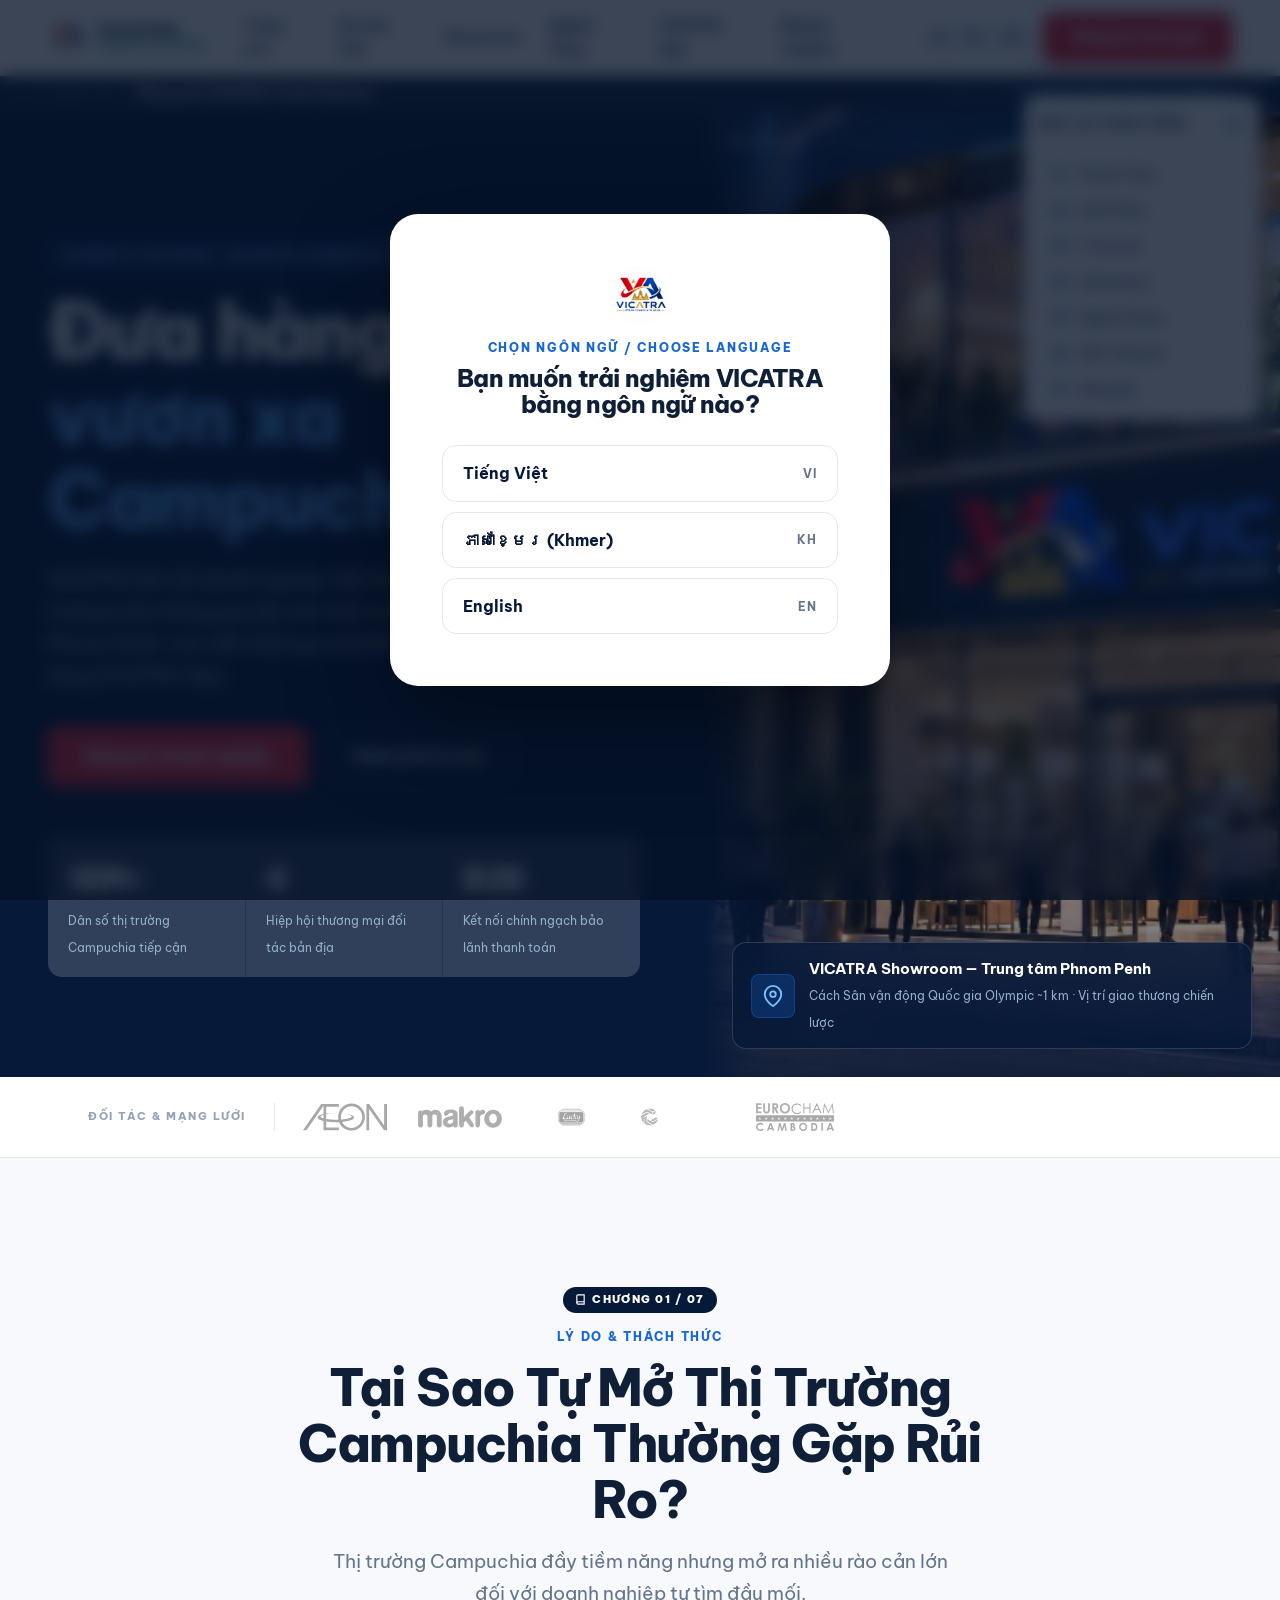
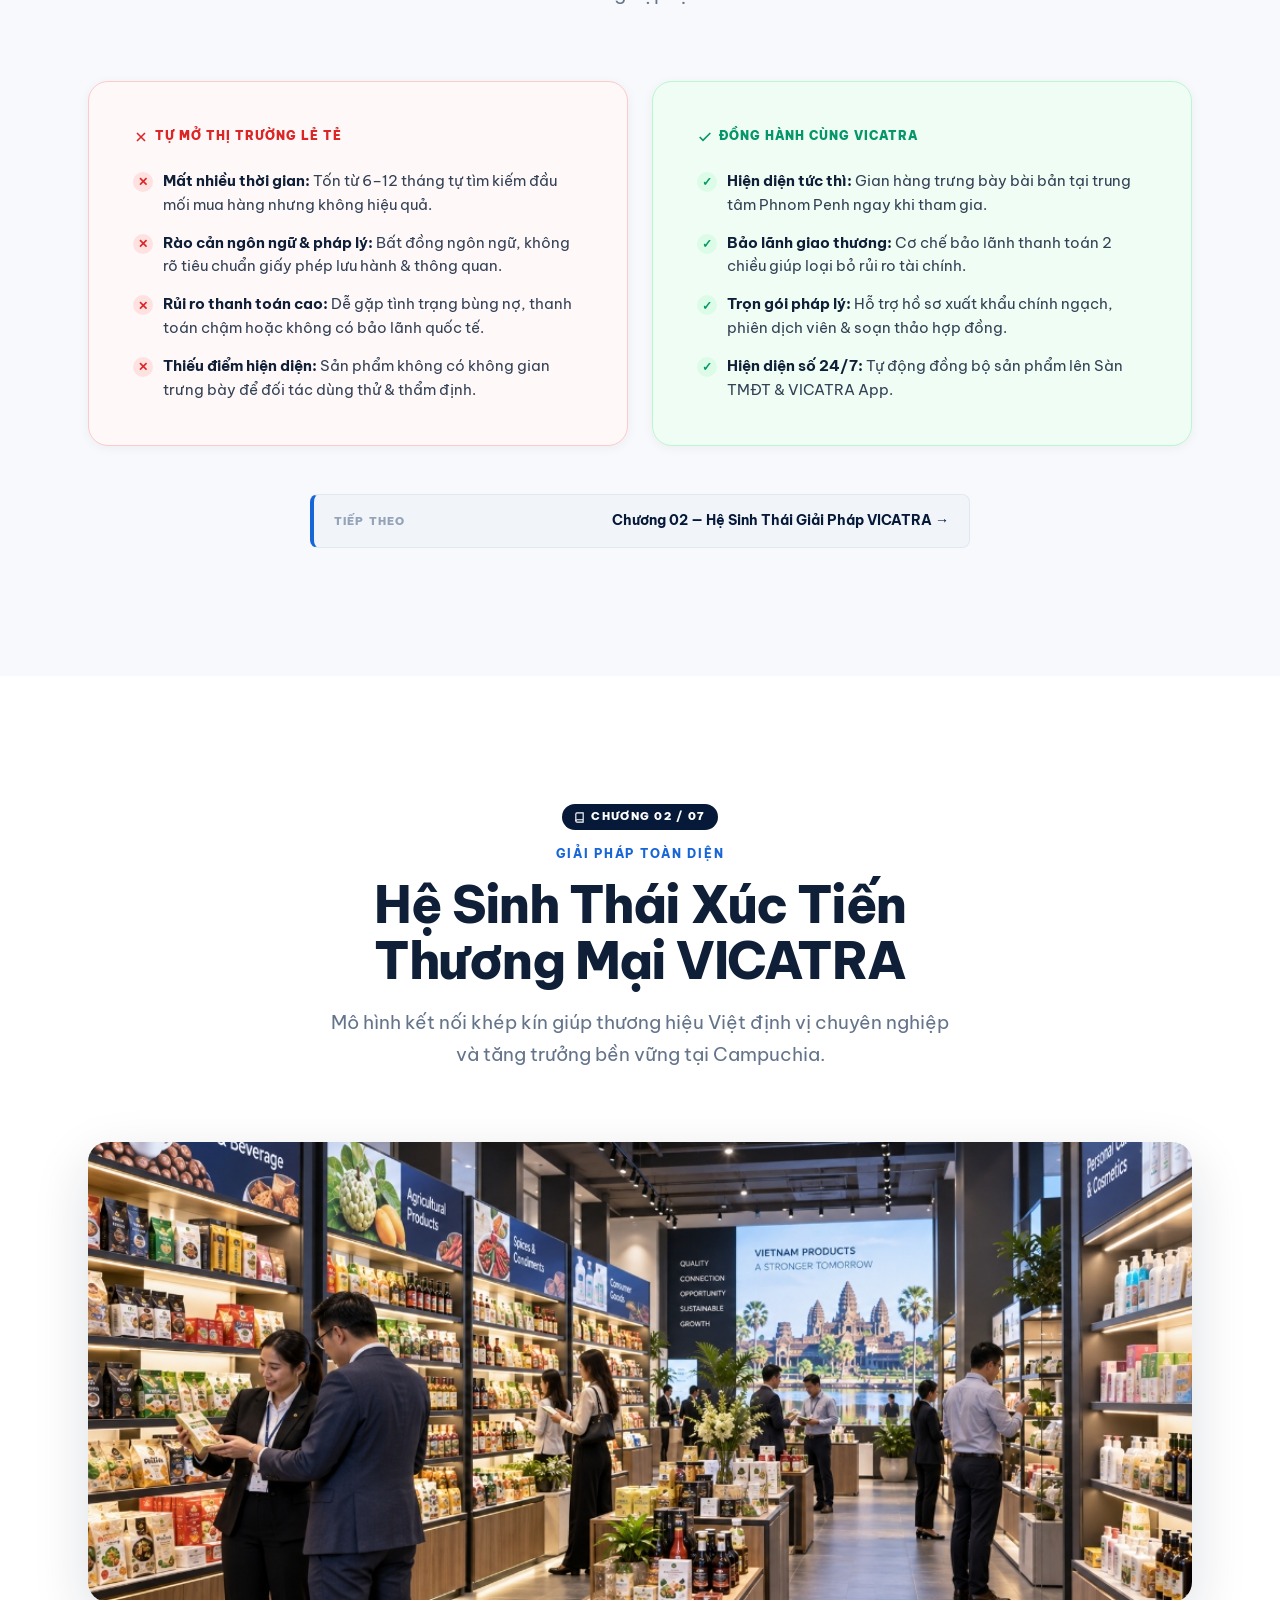
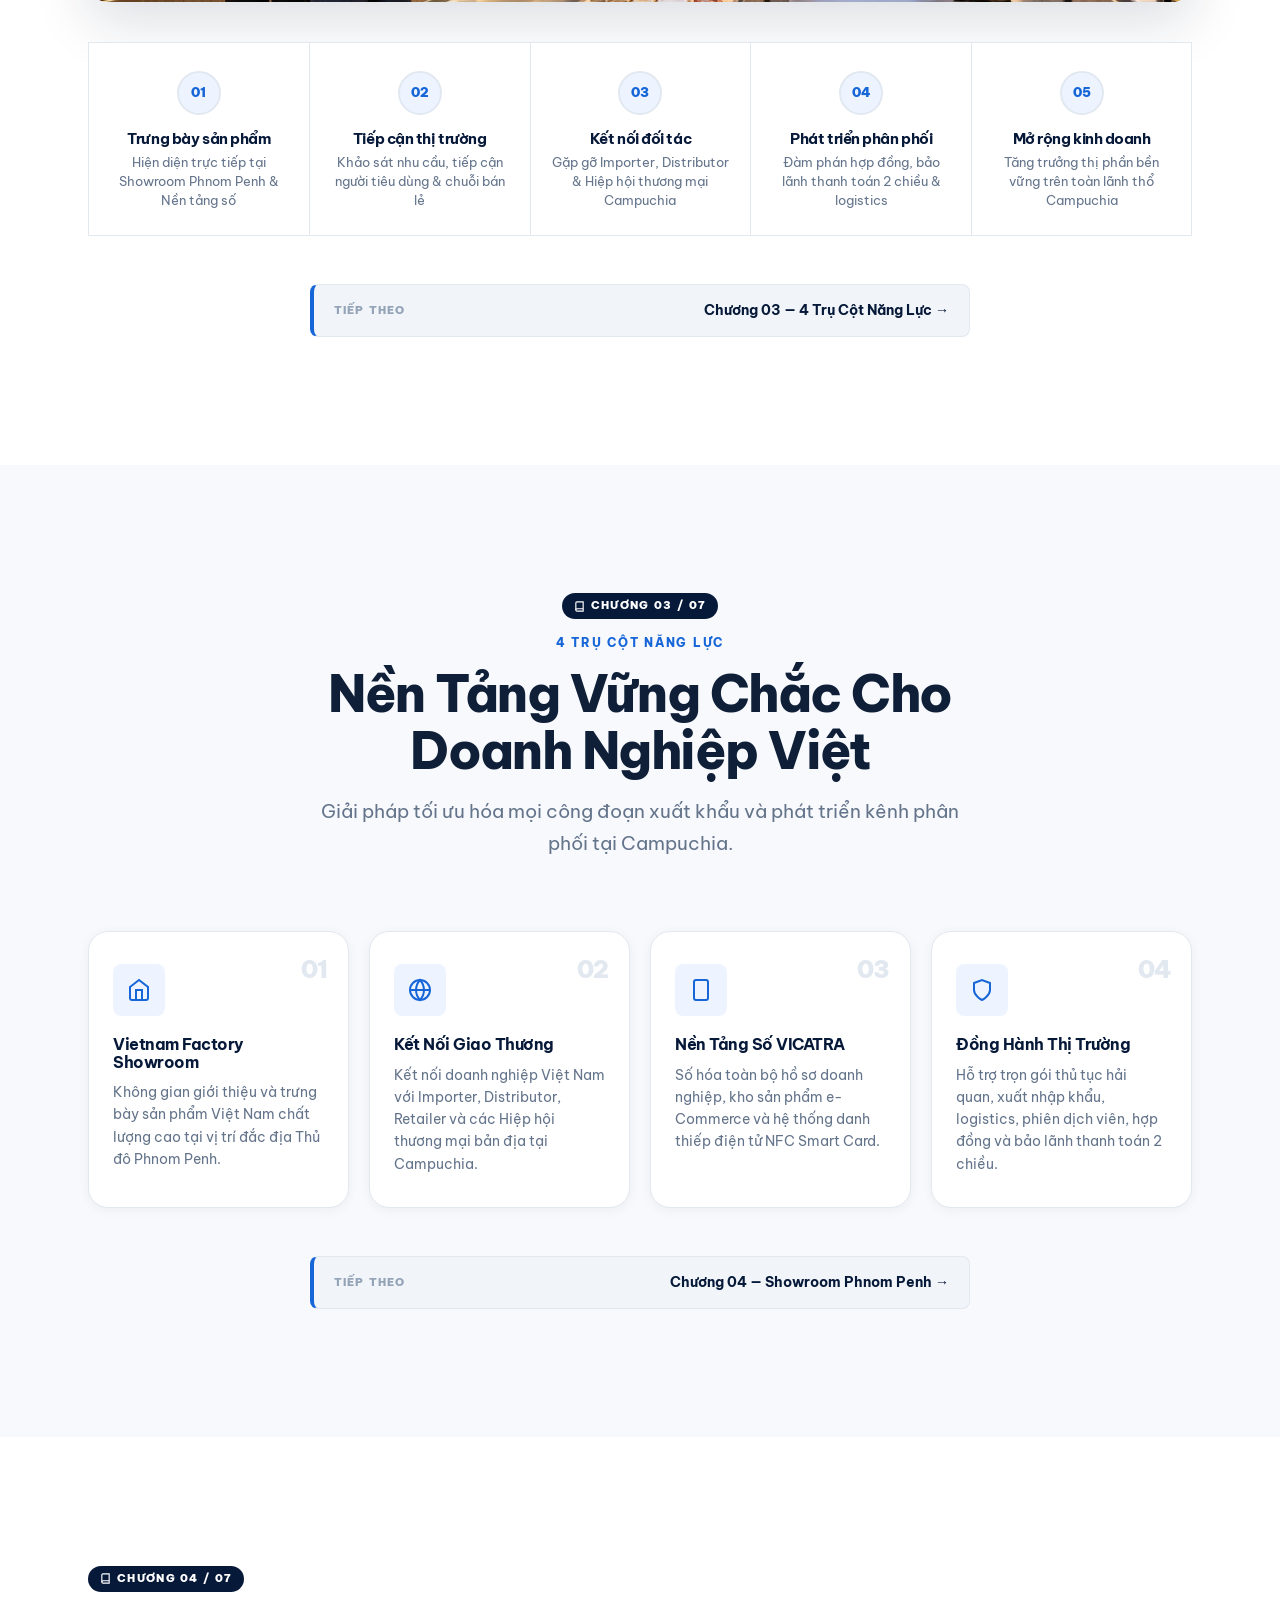
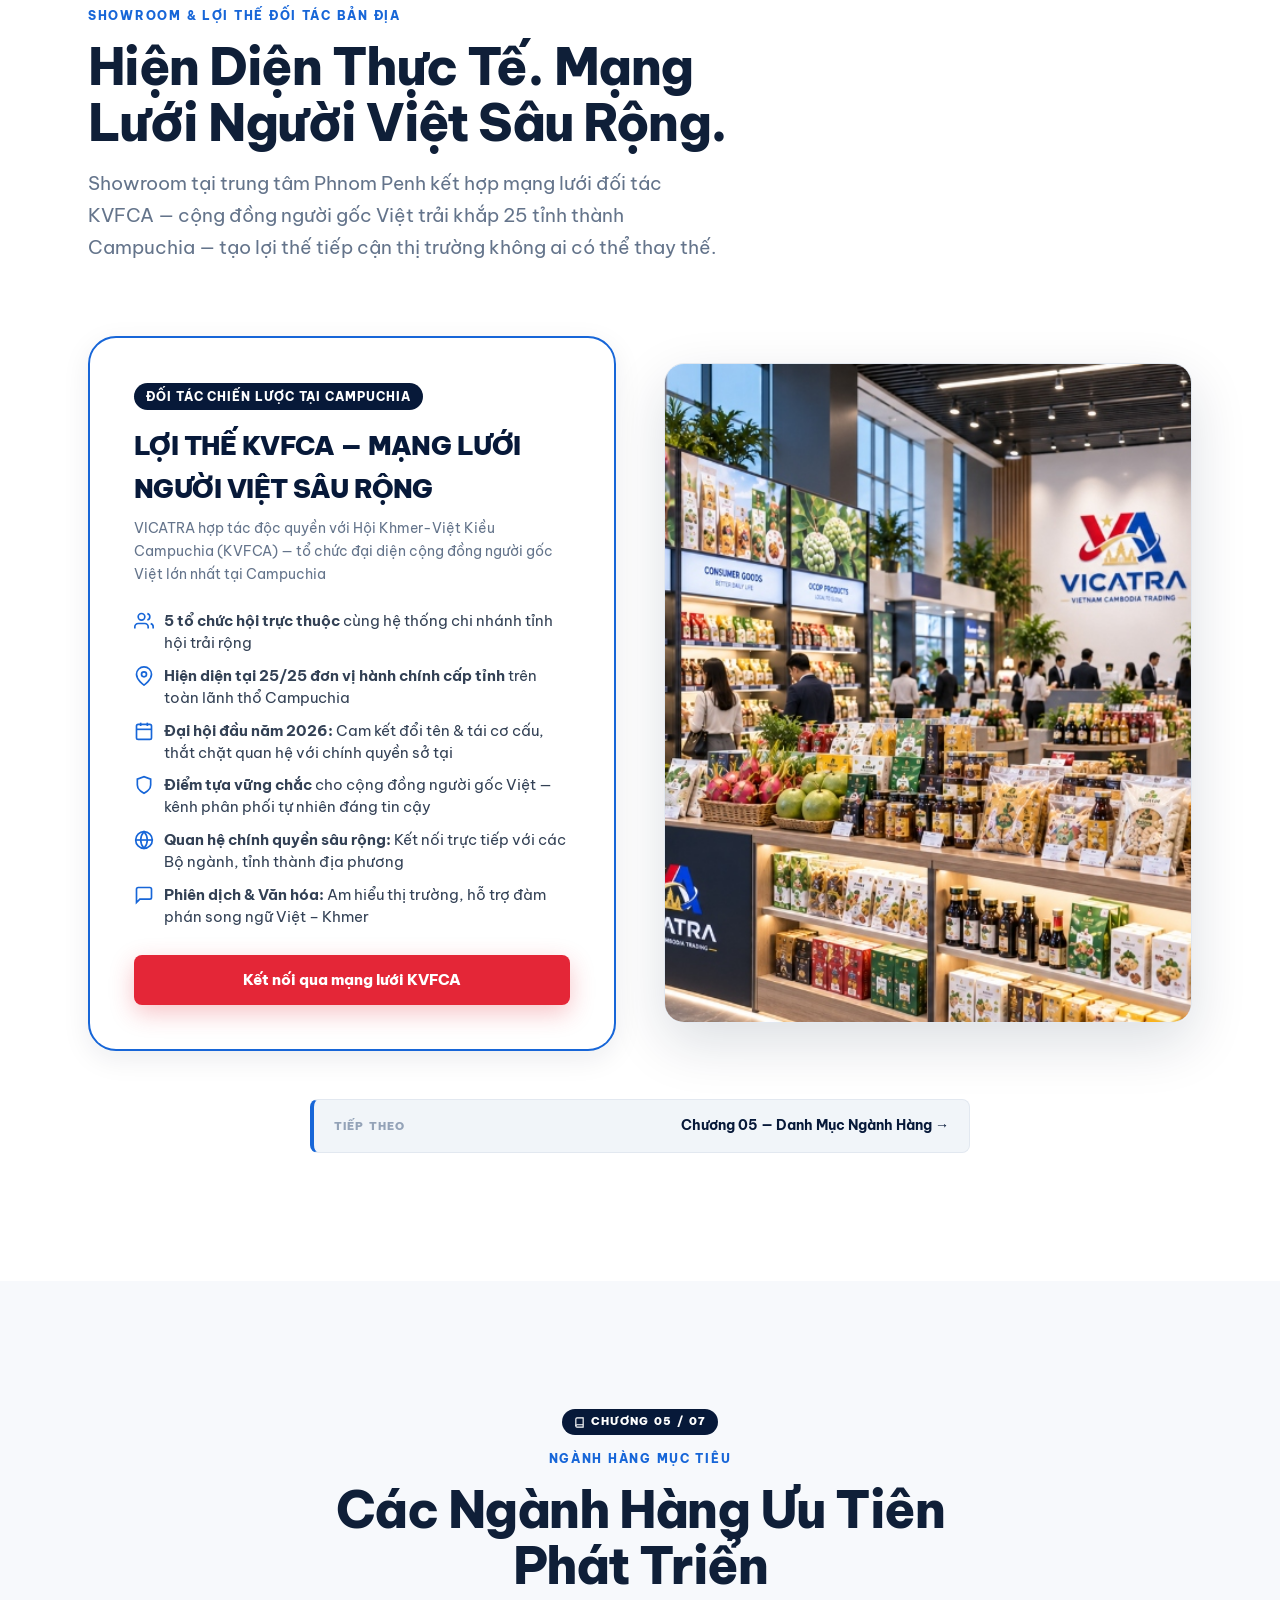
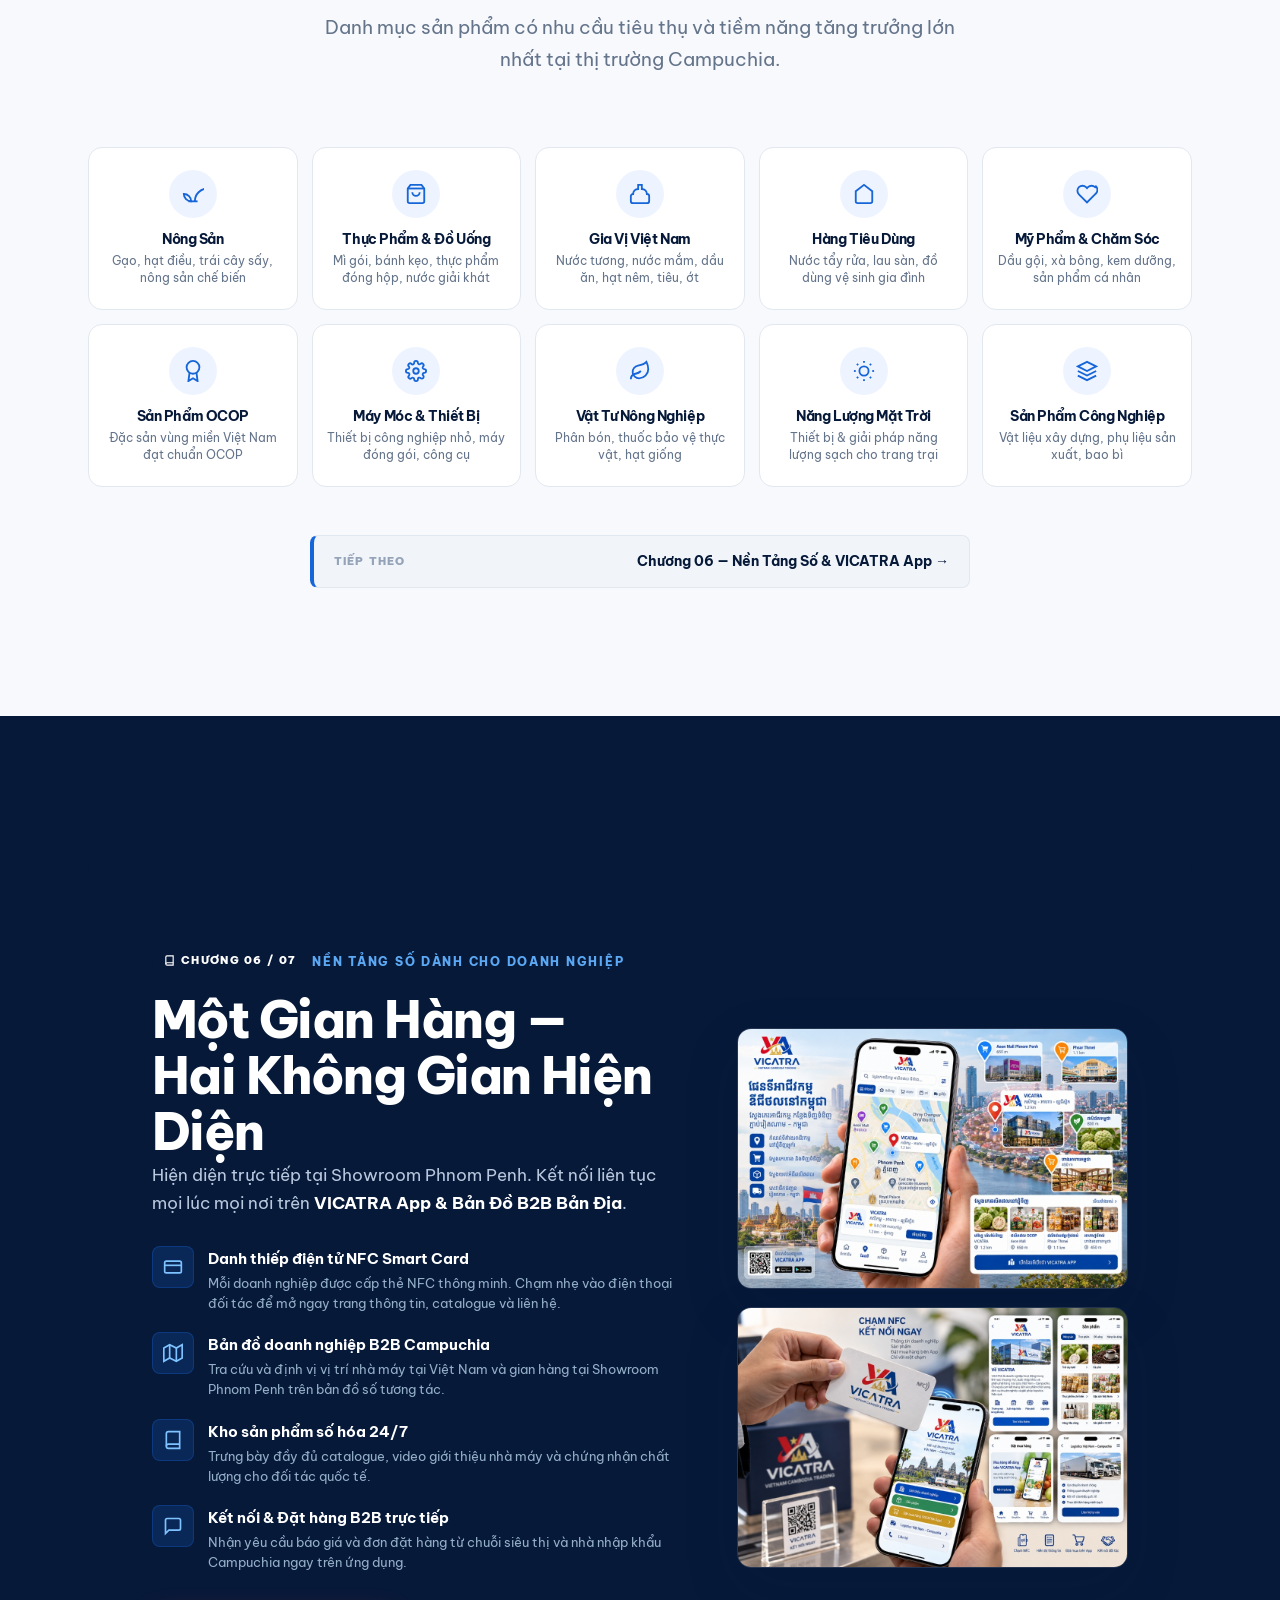
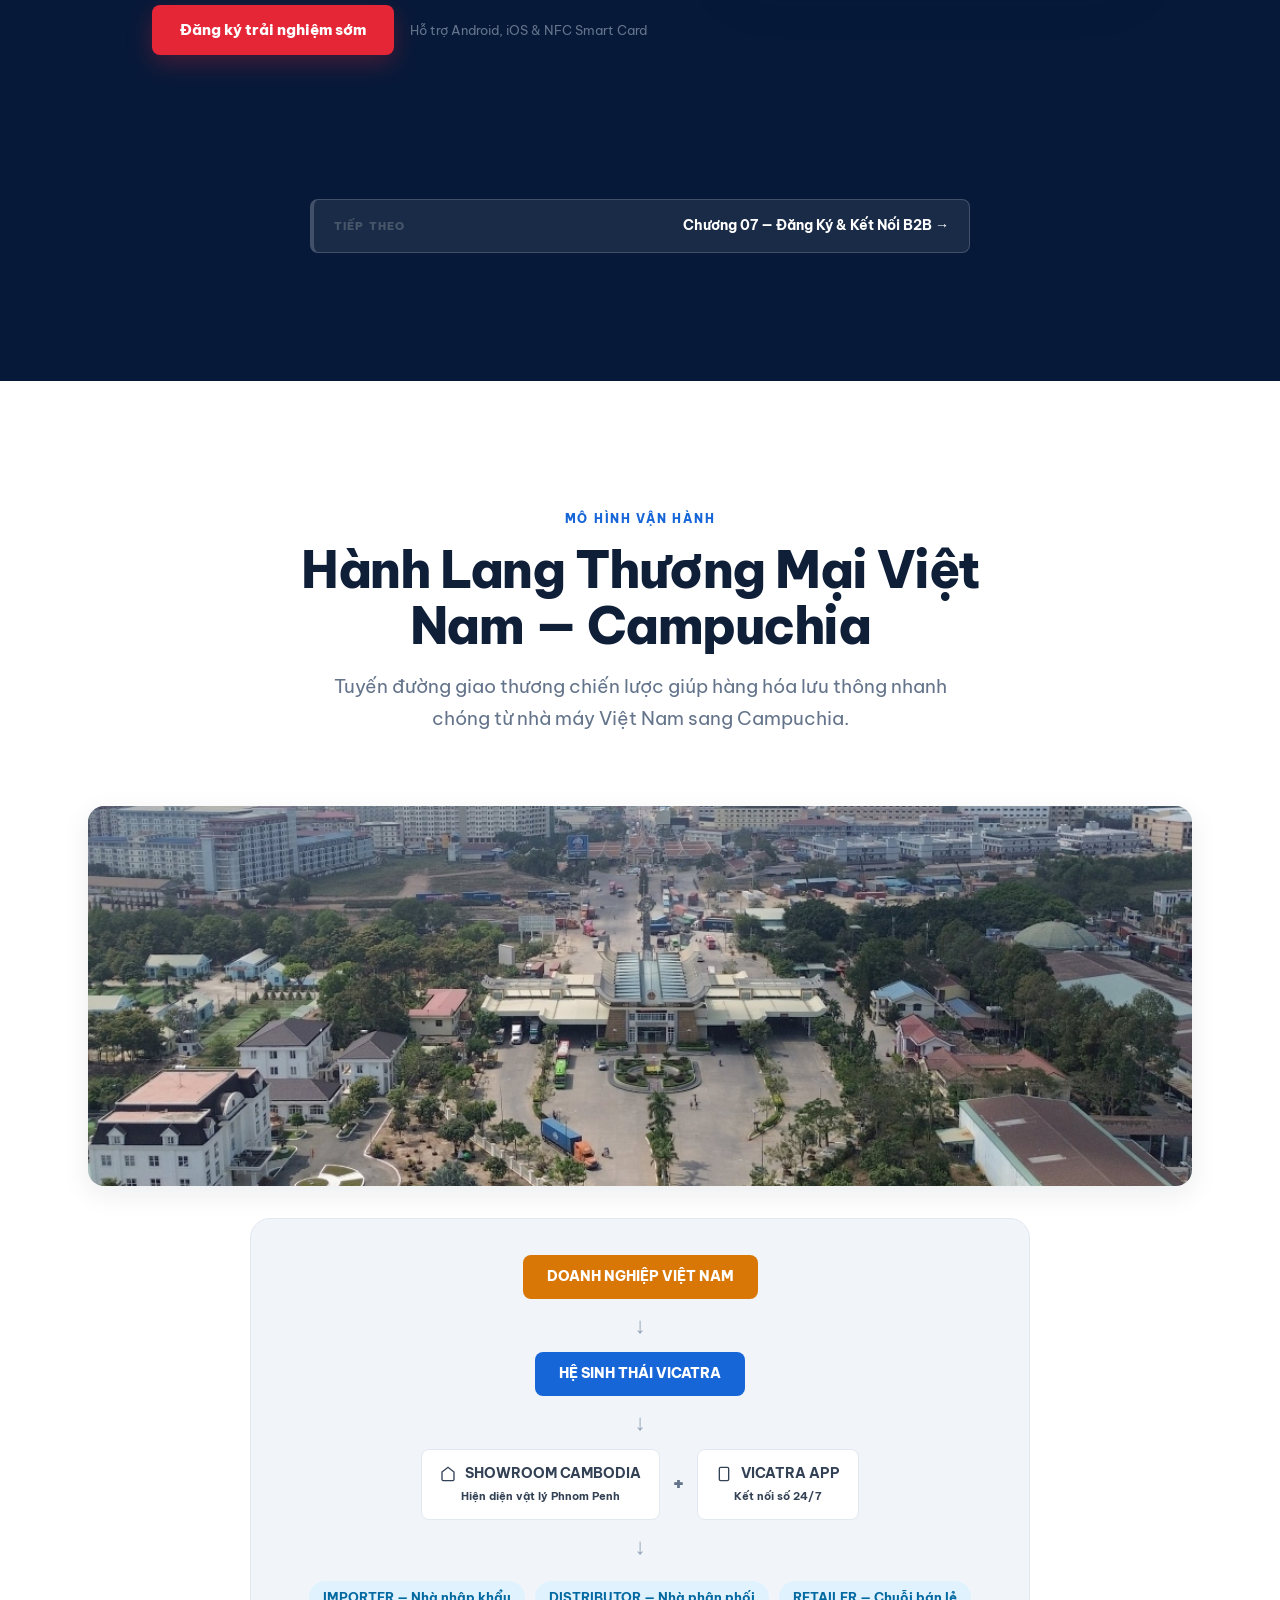
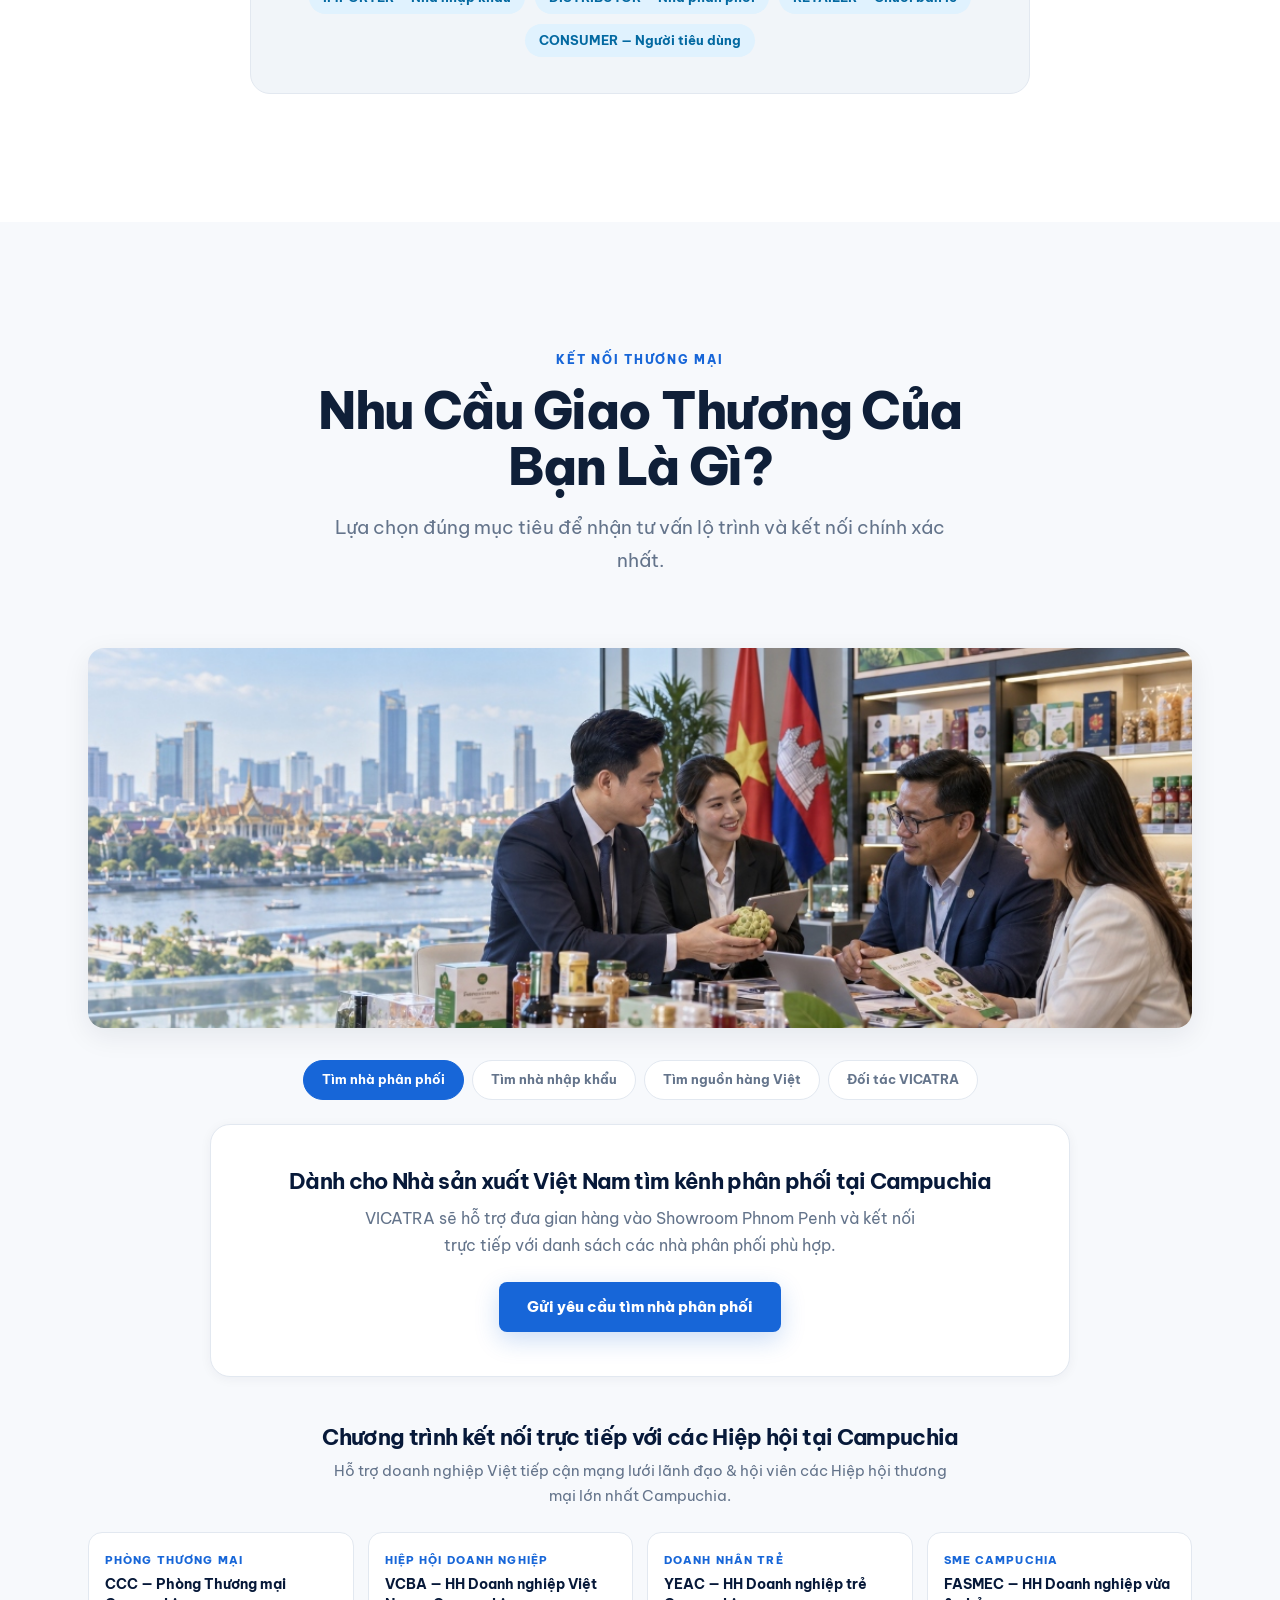
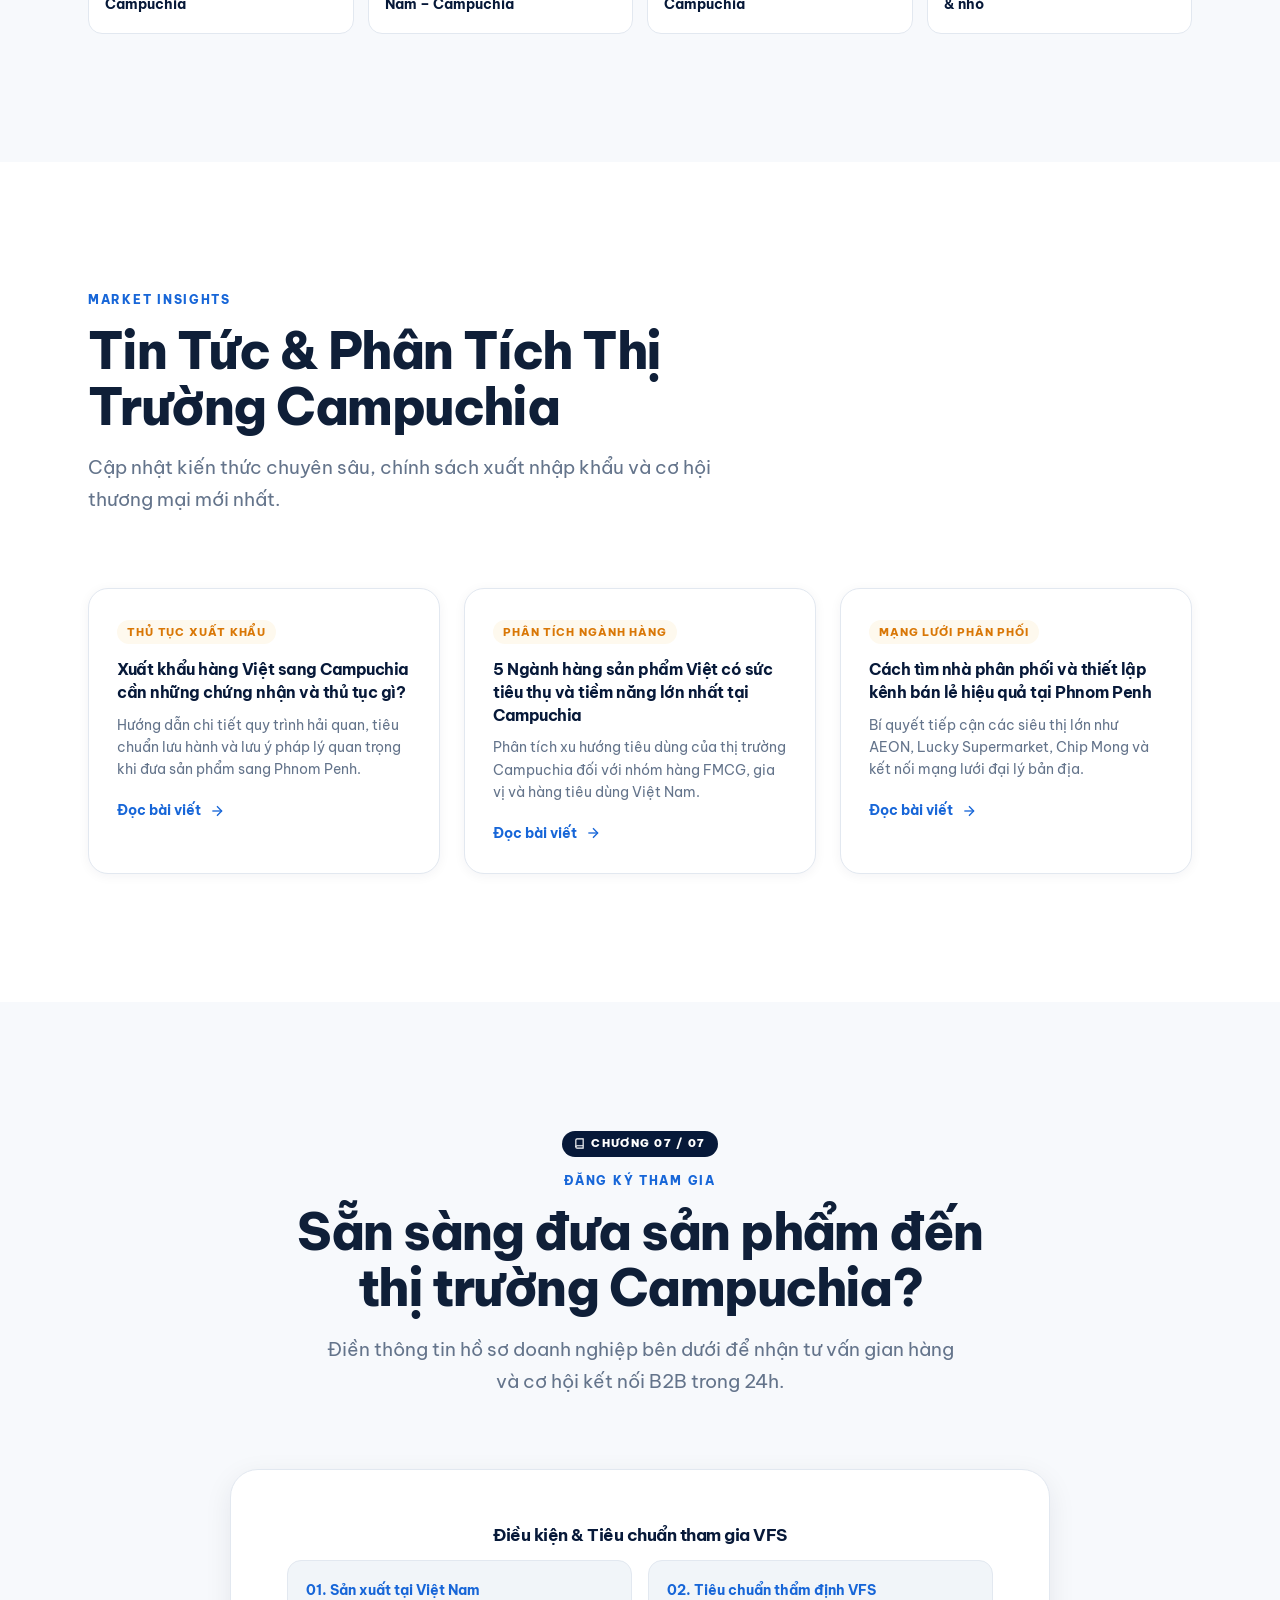
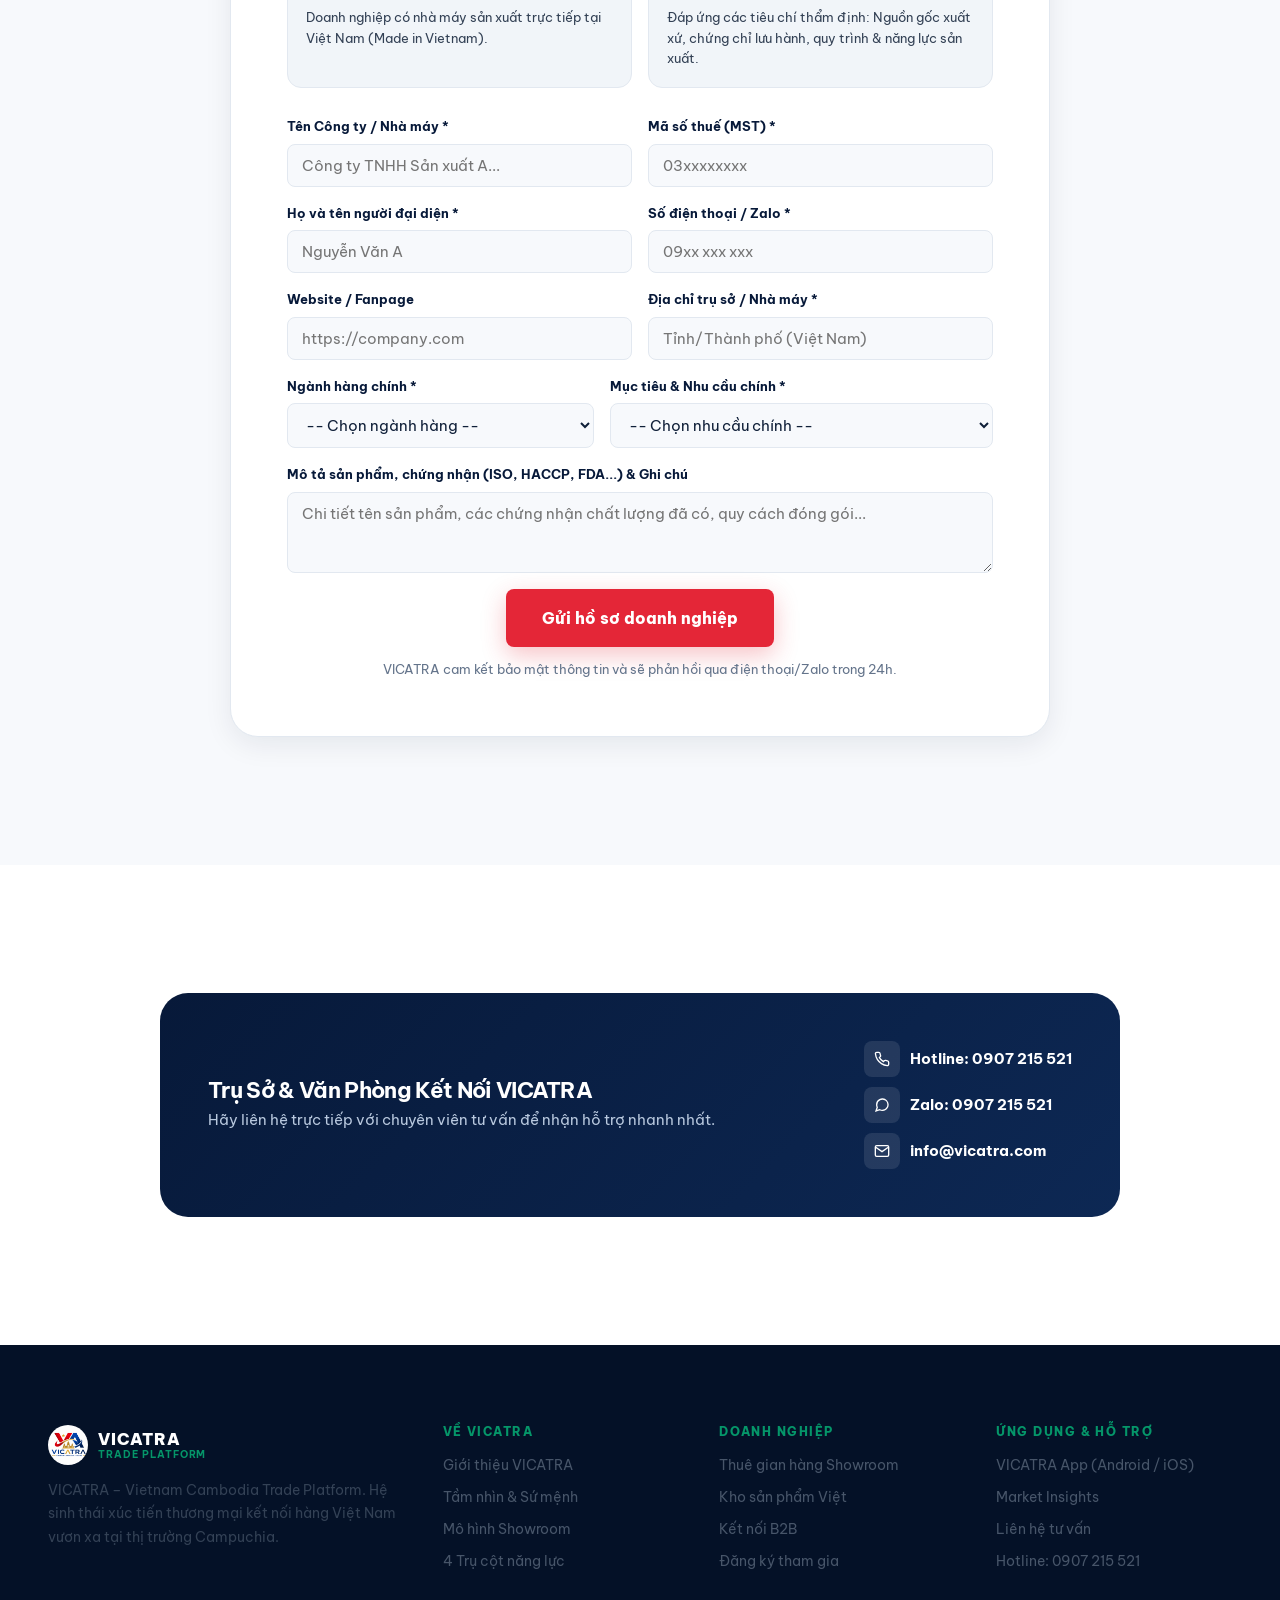
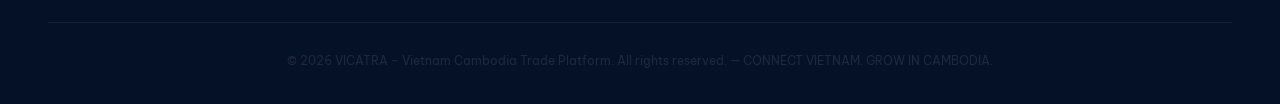
==== commit 193e4bb1: "content: thay gian hàng tiêu chuẩn bằng lợi thế đối tác KVFCA" ====
--- a/index.html
+++ b/index.html
@@ -362,7 +362,7 @@
   </div>
 </section>
 
-<!-- ═══ CH04: SHOWROOM ════════════════════════════════════════ -->
+<!-- ═══ CH04: SHOWROOM & LỢI THẾ KVFCA ══════════════════════ -->
 <section class="section section--white" id="showroom">
   <div class="container">
     <div class="section-head reveal">
@@ -370,49 +370,50 @@
         <svg width="11" height="11" viewBox="0 0 24 24" fill="none" stroke="currentColor" stroke-width="2.5"><path d="M4 19.5A2.5 2.5 0 0 1 6.5 17H20"/><path d="M6.5 2H20v20H6.5A2.5 2.5 0 0 1 4 19.5v-15A2.5 2.5 0 0 1 6.5 2z"/></svg>
         CHƯƠNG 04 / 07
       </span>
-      <span class="label">Vietnam Factory Showroom</span>
-      <h2>Không Gian Hiện Diện Trực Tiếp Của Hàng Việt Tại Campuchia</h2>
-      <p class="lead">Showroom quy mô lớn tọa lạc tại trung tâm Phnom Penh, thuận tiện tiếp cận các đoàn đối tác B2B từ khắp Campuchia.</p>
+      <span class="label">Showroom &amp; Lợi thế đối tác bản địa</span>
+      <h2>Hiện Diện Thực Tế. Mạng Lưới Người Việt Sâu Rộng.</h2>
+      <p class="lead">Showroom tại trung tâm Phnom Penh kết hợp mạng lưới đối tác KVFCA — cộng đồng người gốc Việt trải khắp 25 tỉnh thành Campuchia — tạo lợi thế tiếp cận thị trường không ai có thể thay thế.</p>
     </div>
 
     <div class="showroom-grid reveal">
+      <!-- Lợi thế đối tác KVFCA -->
       <div class="showroom-spec">
-        <span class="spec-badge">Gian hàng tiêu chuẩn</span>
-        <div class="spec-title">HIỆN DIỆN CHUYÊN NGHIỆP</div>
-        <div class="spec-sub">Tối ưu hóa hình ảnh thương hiệu &amp; không gian lưu mẫu</div>
+        <span class="spec-badge" style="background:var(--navy)">Đối tác chiến lược tại Campuchia</span>
+        <div class="spec-title">LỢI THẾ KVFCA — MẠNG LƯỚI NGƯỜI VIỆT SÂU RỘNG</div>
+        <div class="spec-sub">VICATRA hợp tác độc quyền với Hội Khmer-Việt Kiều Campuchia (KVFCA) — tổ chức đại diện cộng đồng người gốc Việt lớn nhất tại Campuchia</div>
 
         <ul class="spec-list">
           <li>
+            <svg class="spec-list-icon" viewBox="0 0 24 24" fill="none" stroke="currentColor" stroke-width="2"><path d="M17 21v-2a4 4 0 0 0-4-4H5a4 4 0 0 0-4 4v2"/><circle cx="9" cy="7" r="4"/><path d="M23 21v-2a4 4 0 0 0-3-3.87"/><path d="M16 3.13a4 4 0 0 1 0 7.75"/></svg>
+            <span><strong>5 tổ chức hội trực thuộc</strong> cùng hệ thống chi nhánh tỉnh hội trải rộng</span>
+          </li>
+          <li>
             <svg class="spec-list-icon" viewBox="0 0 24 24" fill="none" stroke="currentColor" stroke-width="2"><path d="M21 10c0 7-9 13-9 13s-9-6-9-13a9 9 0 0 1 18 0z"/><circle cx="12" cy="10" r="3"/></svg>
-            <span><strong>Vị trí chiến lược:</strong> Trung tâm Phnom Penh (cách SVĐ Quốc gia Olympic ~1 km)</span>
-          </li>
-          <li>
-            <svg class="spec-list-icon" viewBox="0 0 24 24" fill="none" stroke="currentColor" stroke-width="2"><path d="M21 16V8a2 2 0 0 0-1-1.73l-7-4a2 2 0 0 0-2 0l-7 4A2 2 0 0 0 3 8v8a2 2 0 0 0 1 1.73l7 4a2 2 0 0 0 2 0l7-4A2 2 0 0 0 21 16z"/></svg>
-            <span><strong>Kích thước chuẩn:</strong> 80 × 230 cm</span>
-          </li>
-          <li>
-            <svg class="spec-list-icon" viewBox="0 0 24 24" fill="none" stroke="currentColor" stroke-width="2"><rect x="3" y="3" width="18" height="18" rx="2"/><line x1="3" y1="9" x2="21" y2="9"/><line x1="3" y1="15" x2="21" y2="15"/></svg>
-            <span><strong>Cấu tạo kệ:</strong> 5 tầng kệ trưng bày sản phẩm</span>
-          </li>
-          <li>
-            <svg class="spec-list-icon" viewBox="0 0 24 24" fill="none" stroke="currentColor" stroke-width="2"><rect x="2" y="7" width="20" height="14" rx="2"/><path d="M16 21V5a2 2 0 0 0-2-2h-4a2 2 0 0 0-2 2v16"/></svg>
-            <span><strong>Hộc tủ lưu trữ:</strong> Phía dưới gồm 2 ngăn kéo bảo quản mẫu</span>
-          </li>
-          <li>
-            <svg class="spec-list-icon" viewBox="0 0 24 24" fill="none" stroke="currentColor" stroke-width="2"><polygon points="12 2 15.09 8.26 22 9.27 17 14.14 18.18 21.02 12 17.77 5.82 21.02 7 14.14 2 9.27 8.91 8.26 12 2"/></svg>
-            <span><strong>Topboard thương hiệu:</strong> Banner dán nhận diện thương hiệu VICATRA phía trên</span>
-          </li>
-          <li>
-            <svg class="spec-list-icon" viewBox="0 0 24 24" fill="none" stroke="currentColor" stroke-width="2"><circle cx="12" cy="12" r="10"/><line x1="2" y1="12" x2="22" y2="12"/></svg>
-            <span><strong>Hiện diện số:</strong> Đồng thời niêm yết trên VICATRA App &amp; Sàn TMĐT (tiếp cận 18 triệu dân)</span>
+            <span><strong>Hiện diện tại 25/25 đơn vị hành chính cấp tỉnh</strong> trên toàn lãnh thổ Campuchia</span>
+          </li>
+          <li>
+            <svg class="spec-list-icon" viewBox="0 0 24 24" fill="none" stroke="currentColor" stroke-width="2"><rect x="3" y="4" width="18" height="18" rx="2" ry="2"/><line x1="16" y1="2" x2="16" y2="6"/><line x1="8" y1="2" x2="8" y2="6"/><line x1="3" y1="10" x2="21" y2="10"/></svg>
+            <span><strong>Đại hội đầu năm 2026:</strong> Cam kết đổi tên &amp; tái cơ cấu, thắt chặt quan hệ với chính quyền sở tại</span>
+          </li>
+          <li>
+            <svg class="spec-list-icon" viewBox="0 0 24 24" fill="none" stroke="currentColor" stroke-width="2"><path d="M12 22s8-4 8-10V5l-8-3-8 3v7c0 6 8 10 8 10z"/></svg>
+            <span><strong>Điểm tựa vững chắc</strong> cho cộng đồng người gốc Việt — kênh phân phối tự nhiên đáng tin cậy</span>
+          </li>
+          <li>
+            <svg class="spec-list-icon" viewBox="0 0 24 24" fill="none" stroke="currentColor" stroke-width="2"><circle cx="12" cy="12" r="10"/><line x1="2" y1="12" x2="22" y2="12"/><path d="M12 2a15.3 15.3 0 0 1 4 10 15.3 15.3 0 0 1-4 10 15.3 15.3 0 0 1-4-10 15.3 15.3 0 0 1 4-10z"/></svg>
+            <span><strong>Quan hệ chính quyền sâu rộng:</strong> Kết nối trực tiếp với các Bộ ngành, tỉnh thành địa phương</span>
+          </li>
+          <li>
+            <svg class="spec-list-icon" viewBox="0 0 24 24" fill="none" stroke="currentColor" stroke-width="2"><path d="M21 15a2 2 0 0 1-2 2H7l-4 4V5a2 2 0 0 1 2-2h14a2 2 0 0 1 2 2z"/></svg>
+            <span><strong>Phiên dịch &amp; Văn hóa:</strong> Am hiểu thị trường, hỗ trợ đàm phán song ngữ Việt – Khmer</span>
           </li>
         </ul>
 
-        <a class="btn btn--primary" href="#register" style="width:100%;justify-content:center">Đăng ký gian hàng ngay</a>
+        <a class="btn btn--primary" href="#register" style="width:100%;justify-content:center">Kết nối qua mạng lưới KVFCA</a>
       </div>
 
       <div class="showroom-photo">
-        <img src="assets/vicatra-booth-shelf-spec.jpg" alt="Mô hình kệ trưng bày gian hàng tiêu chuẩn VICATRA">
+        <img src="assets/vicatra-showroom-wide.jpg" alt="Không gian Showroom VICATRA tại Phnom Penh nhìn tổng thể">
       </div>
     </div>
 
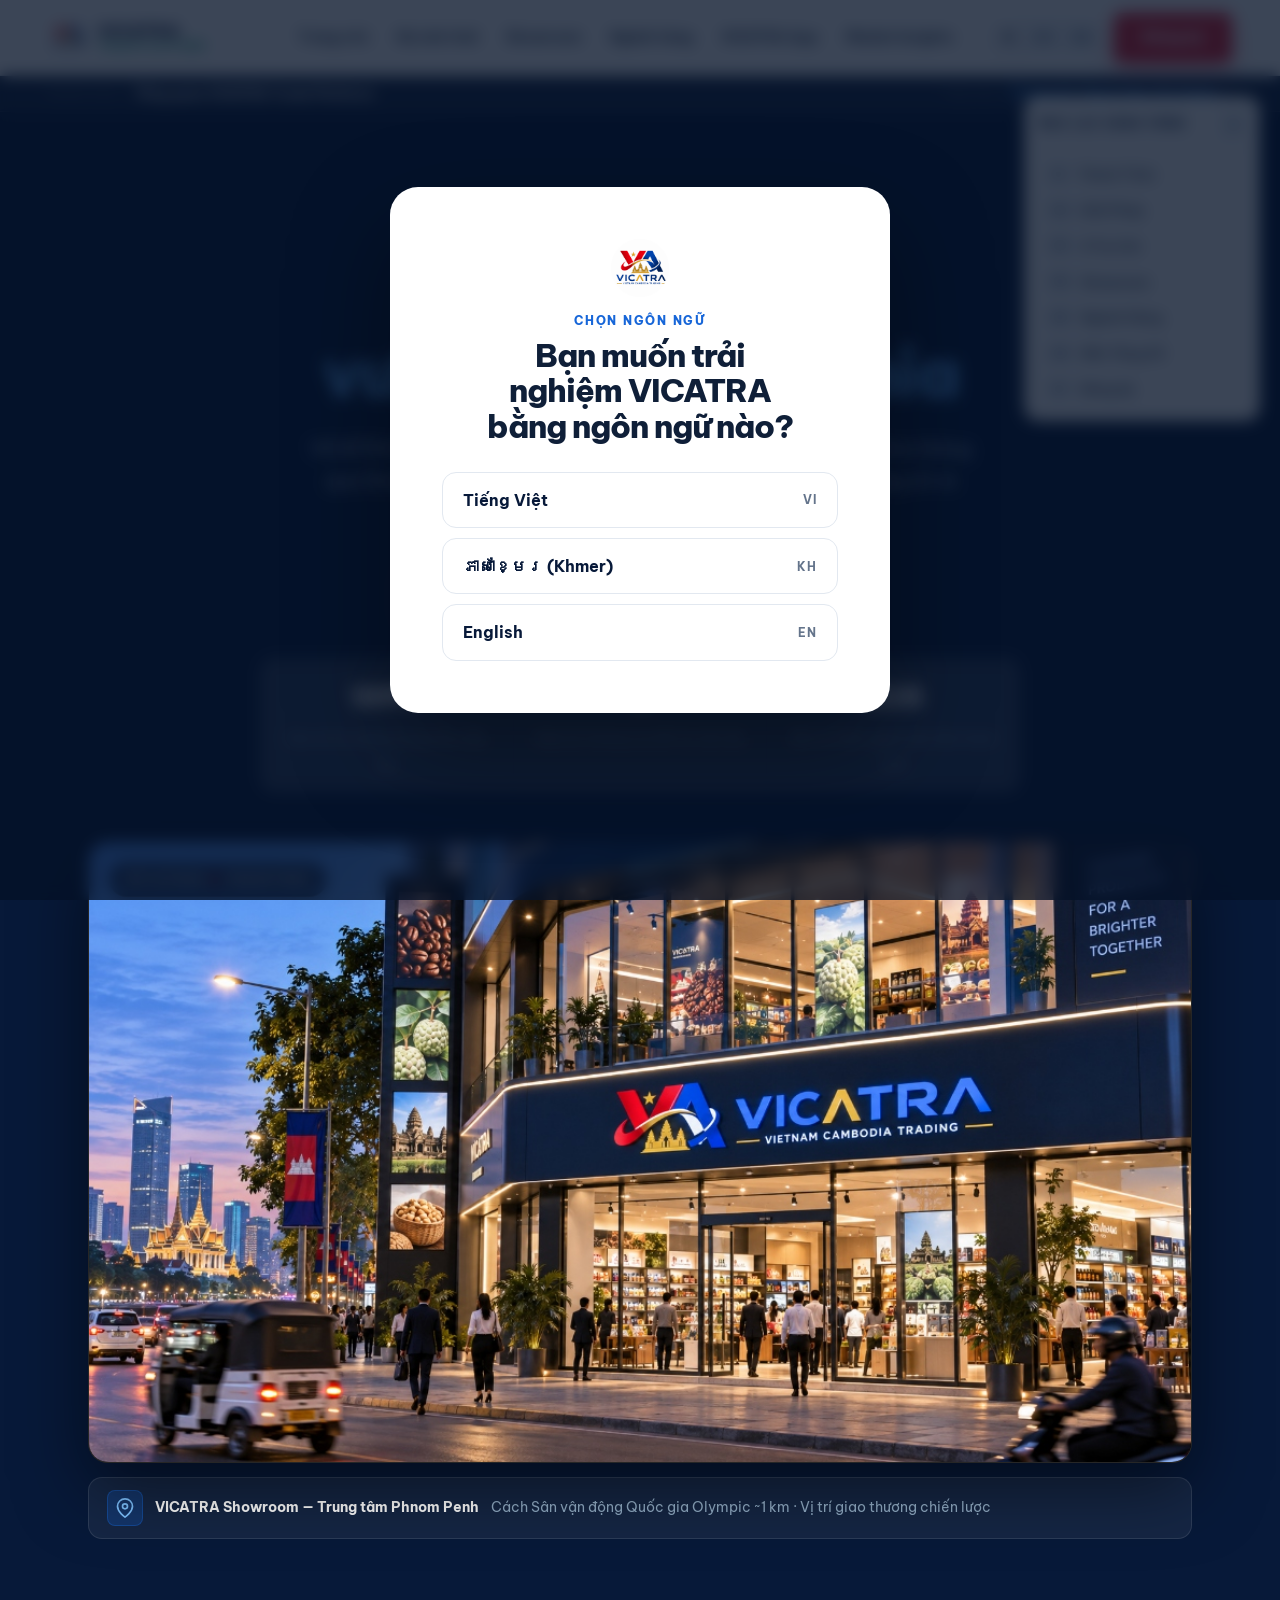
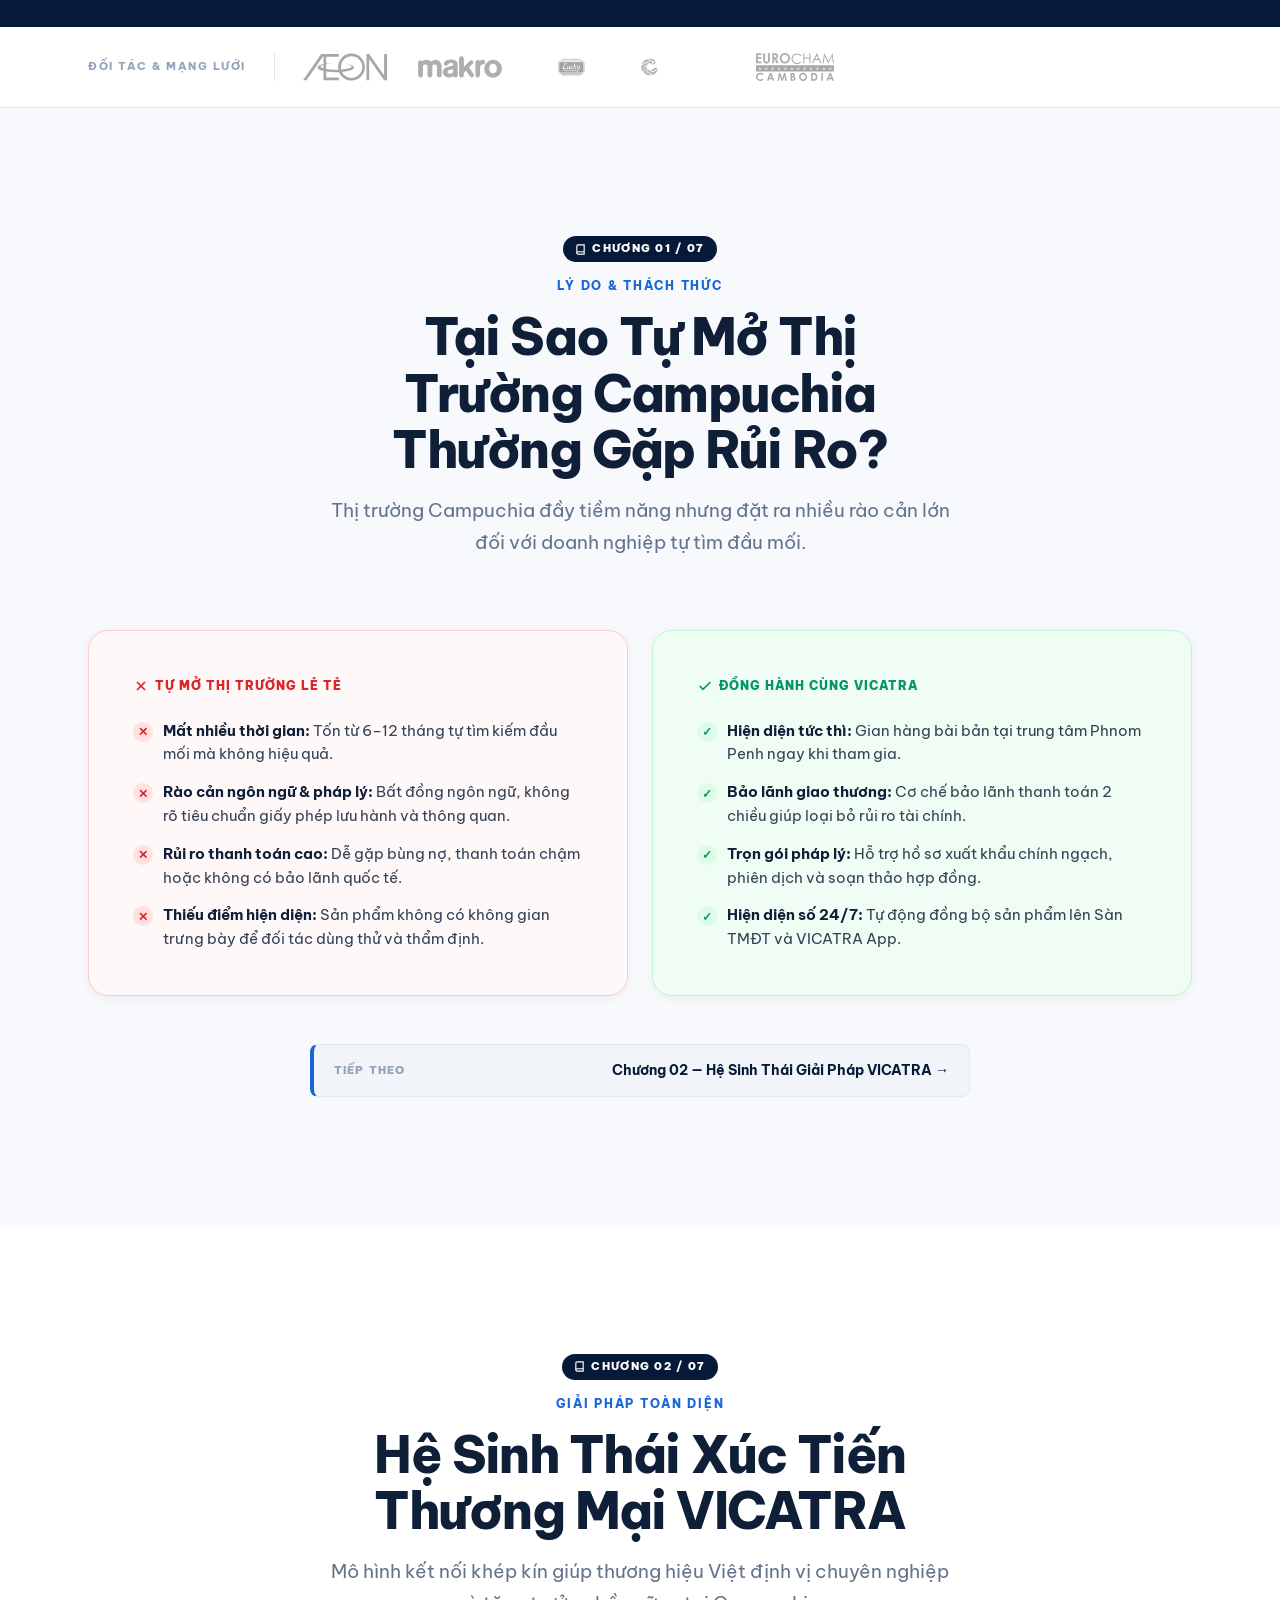
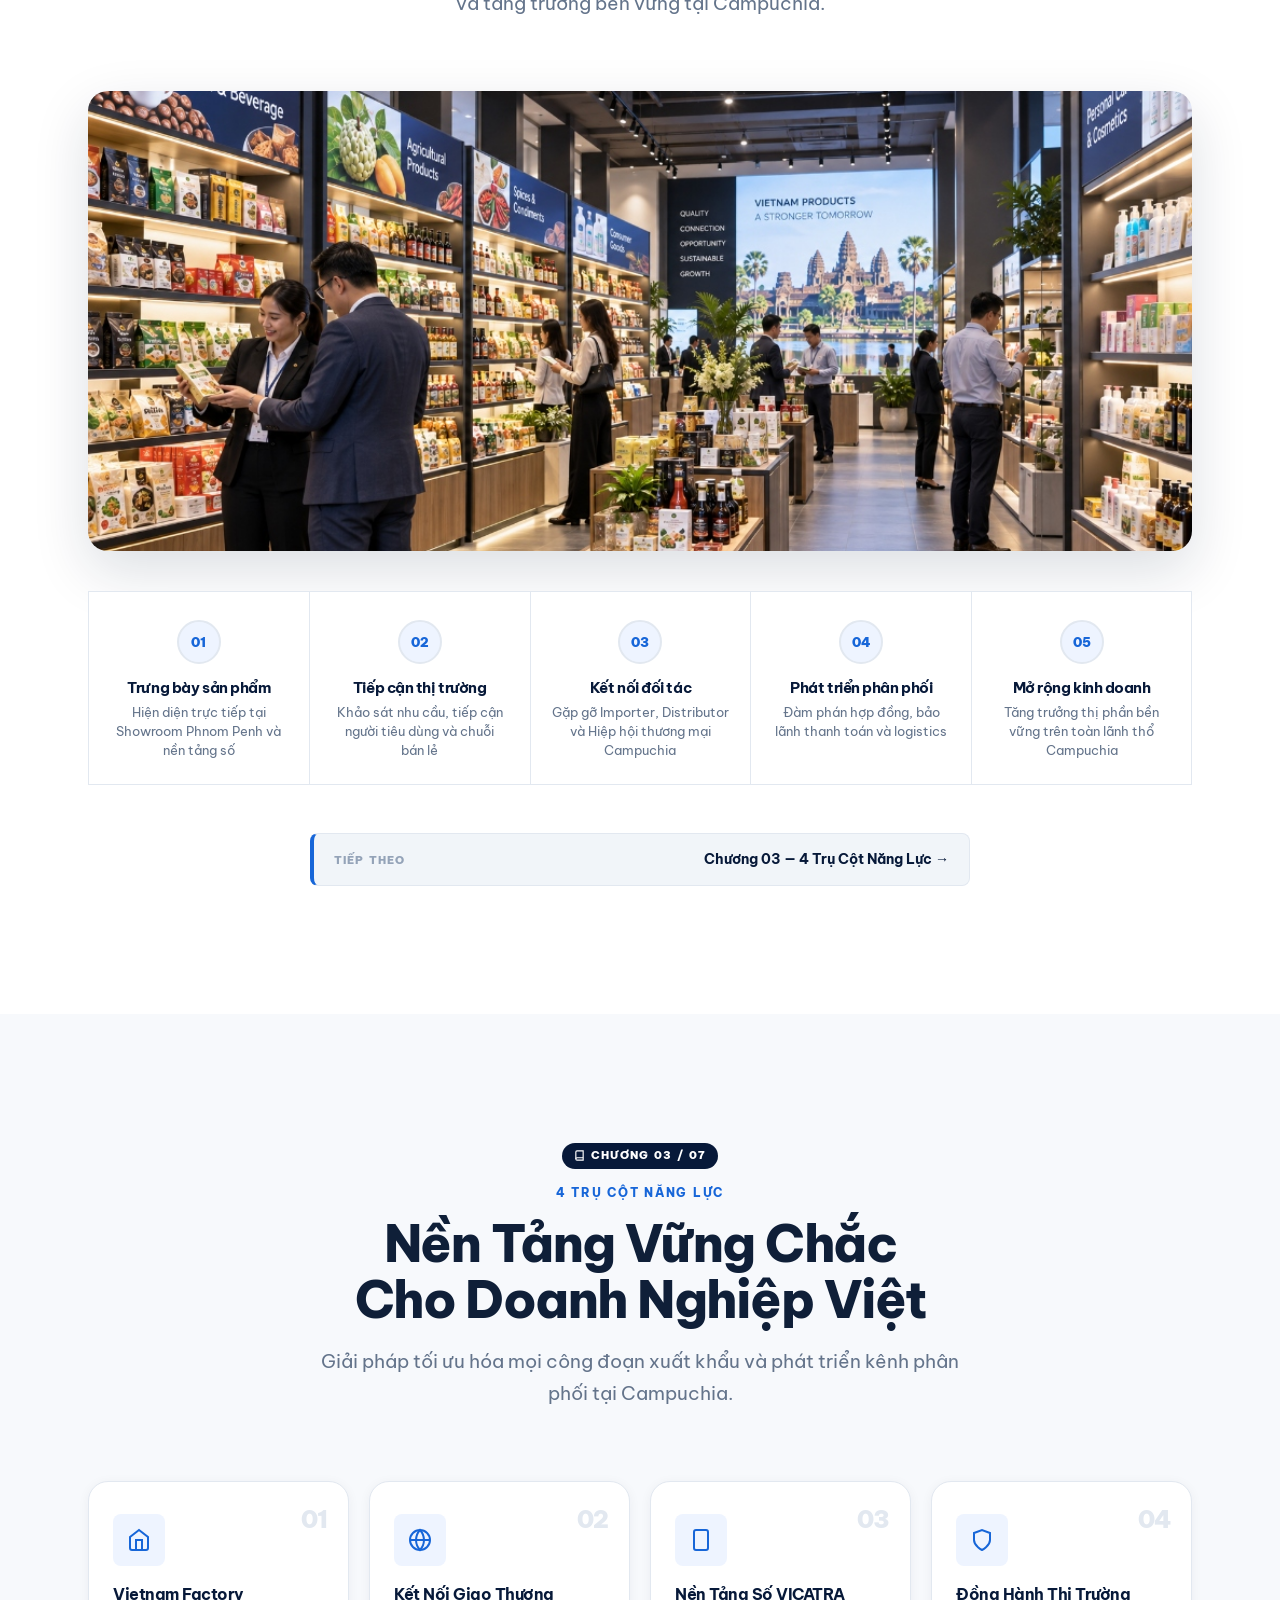
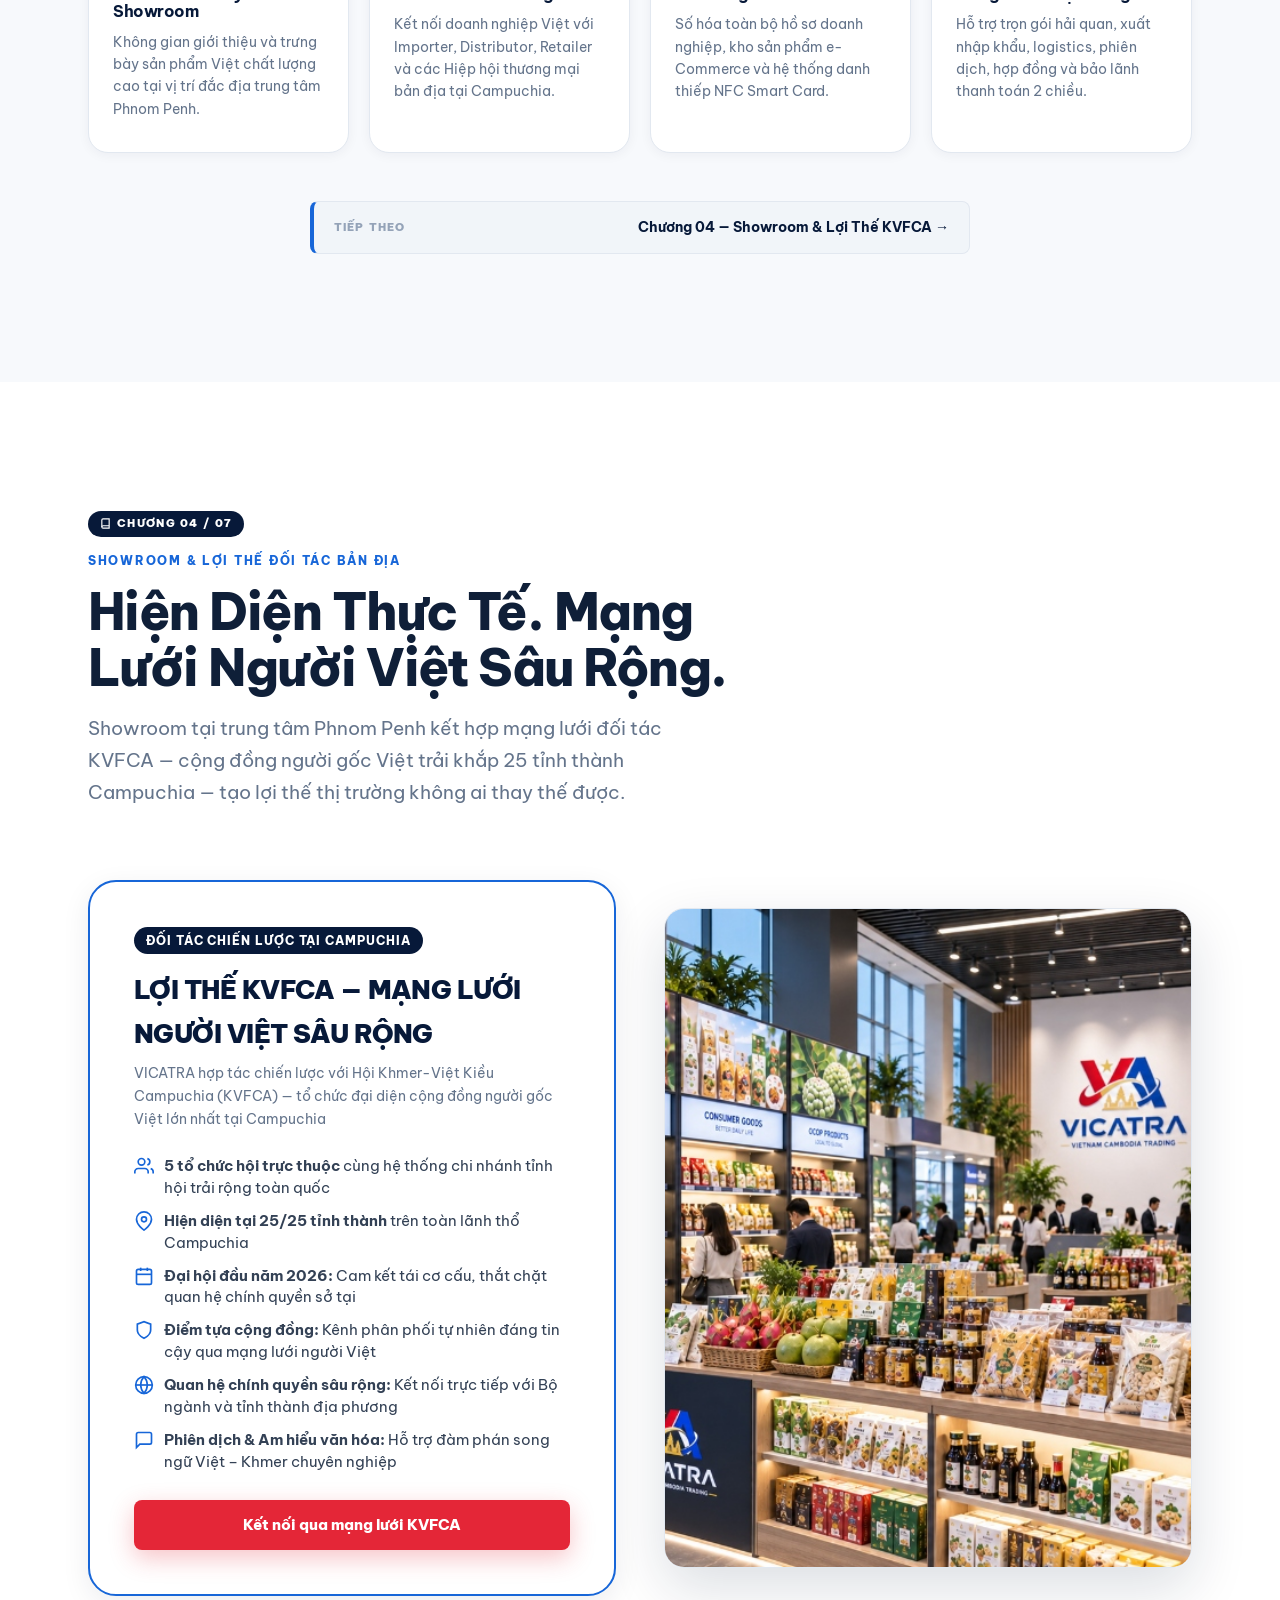
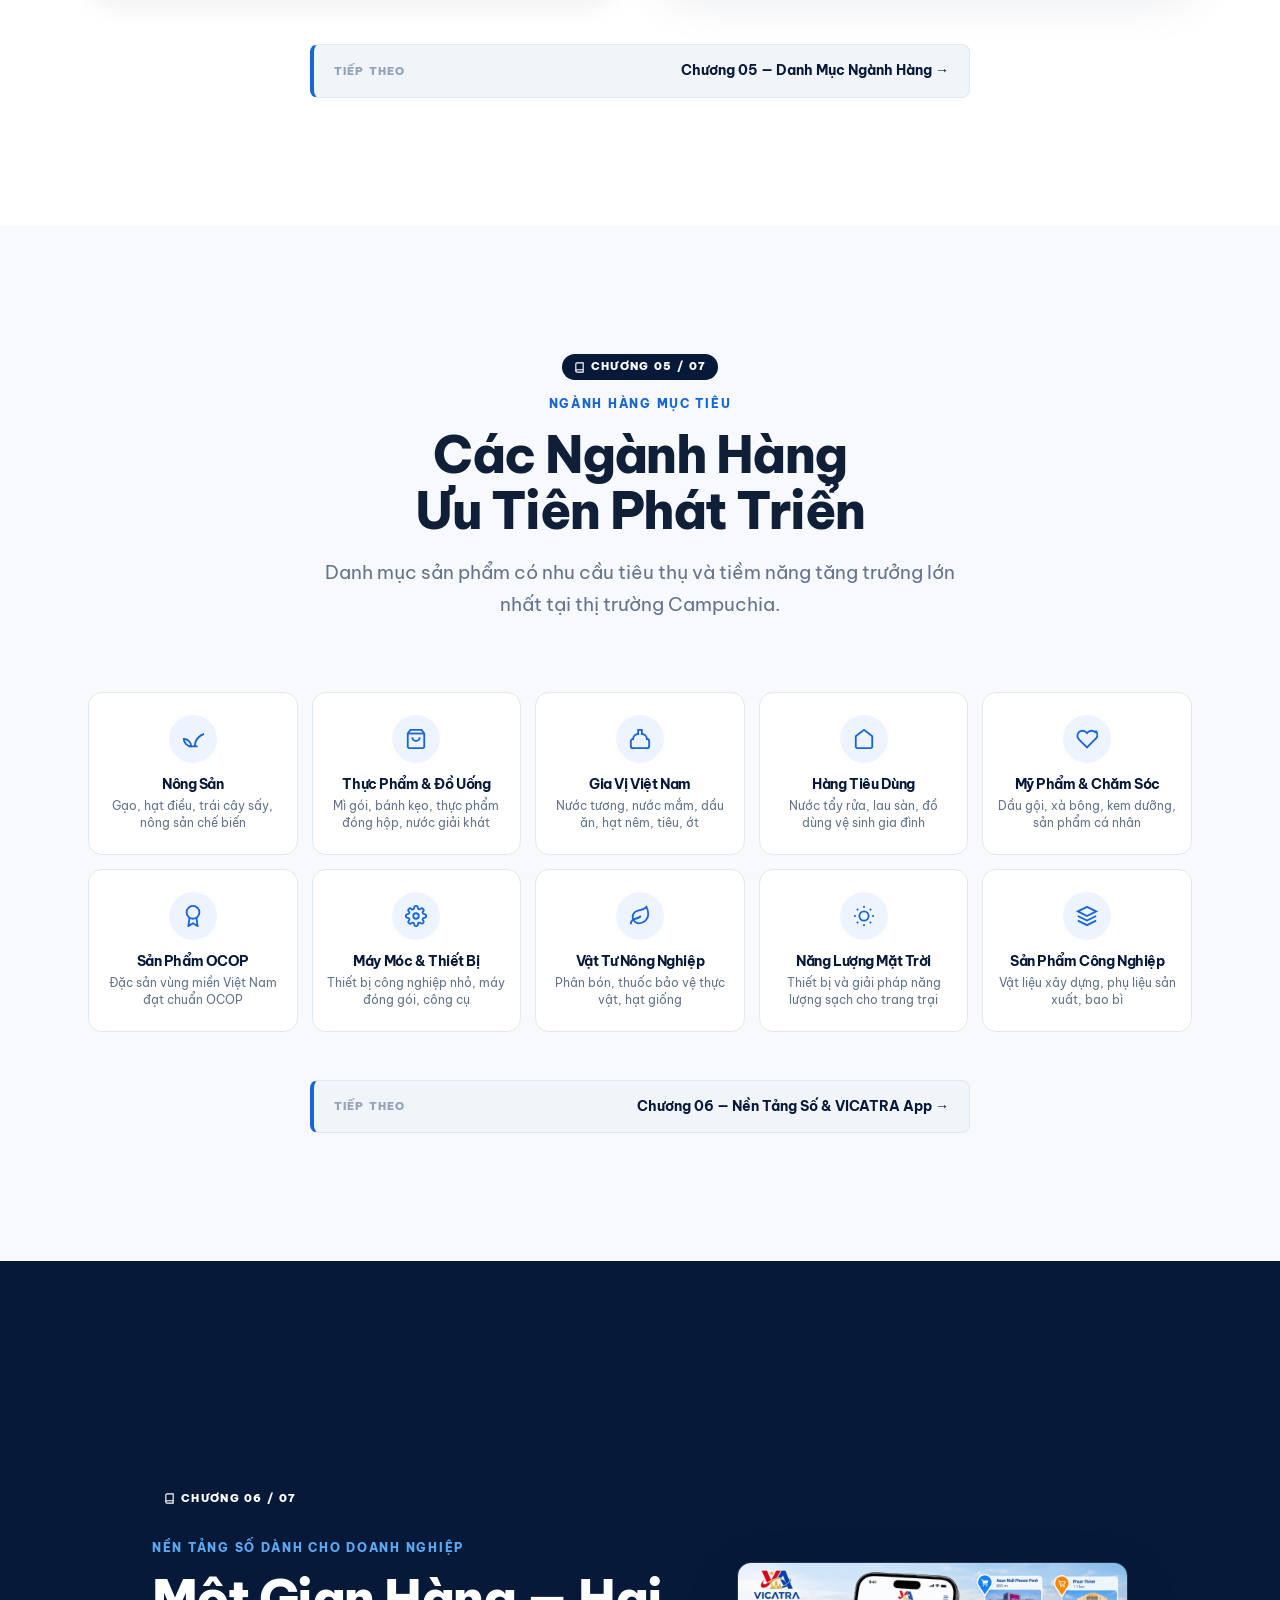
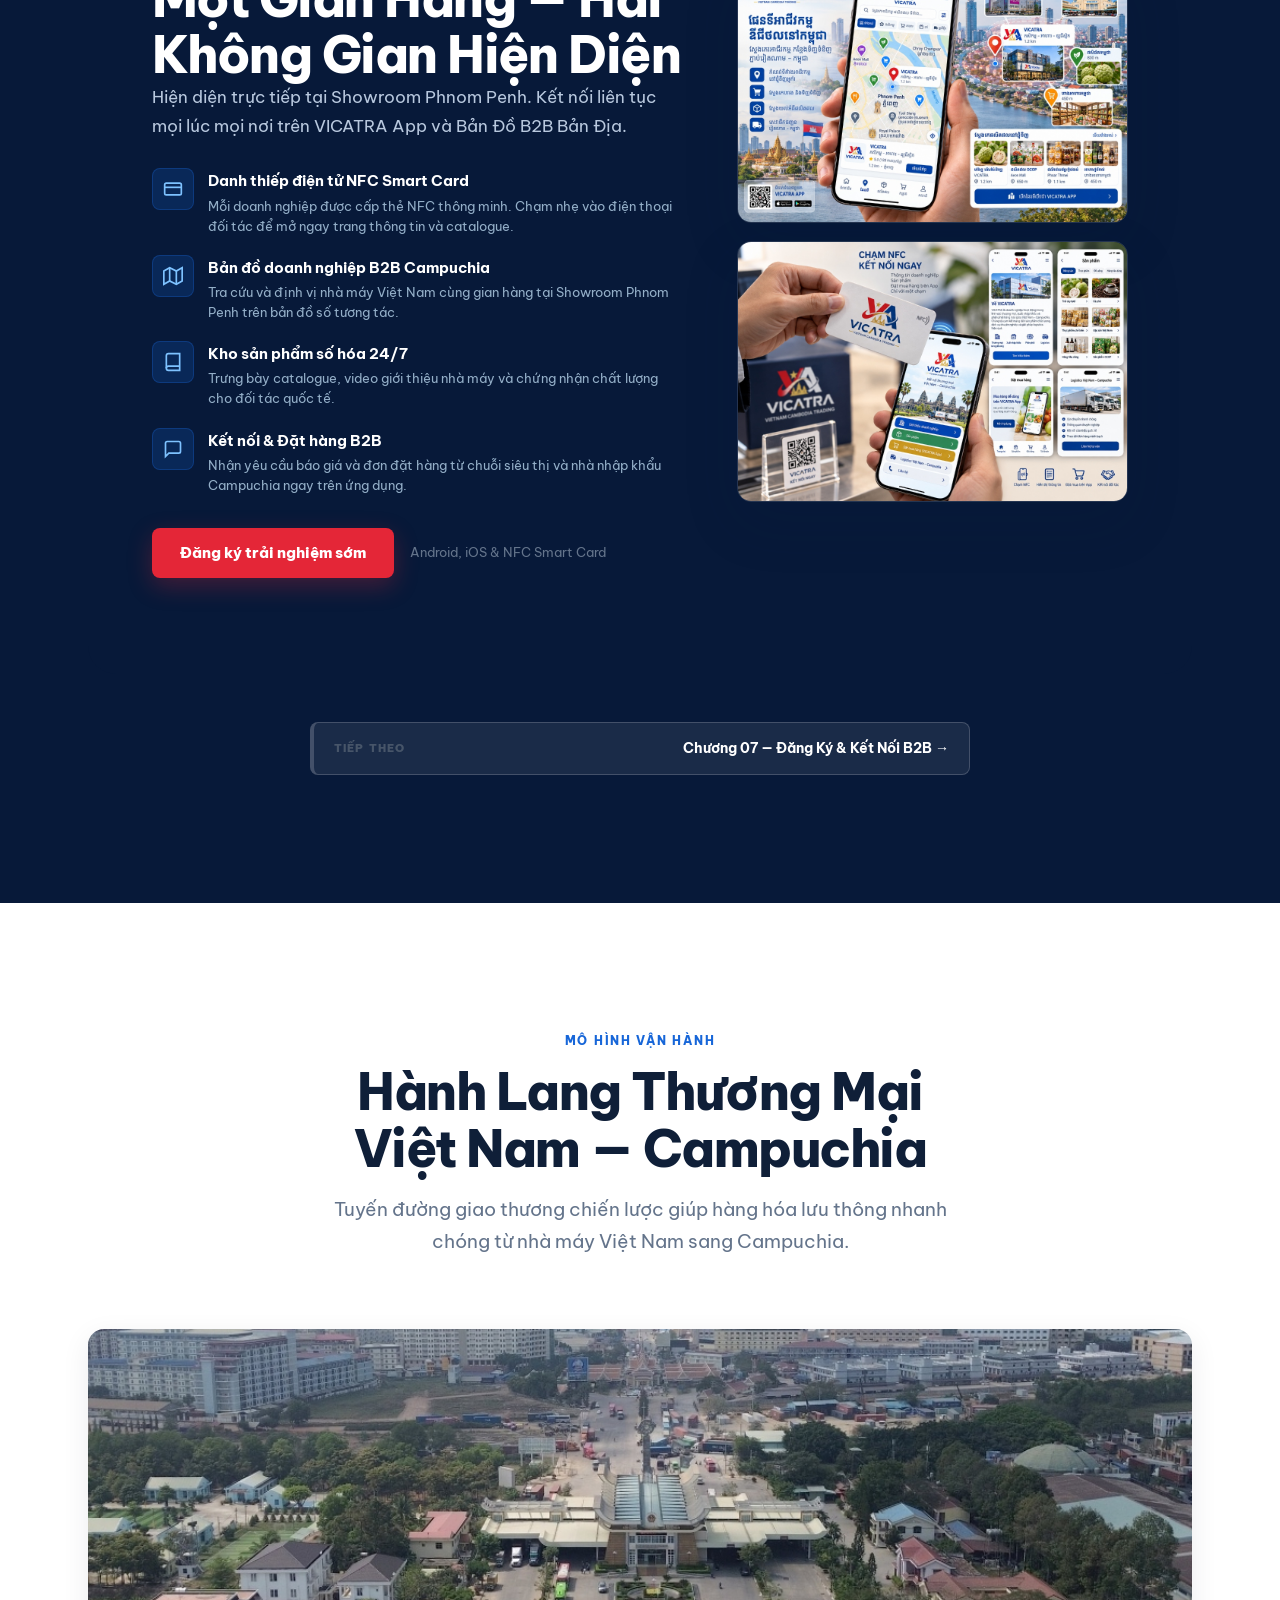
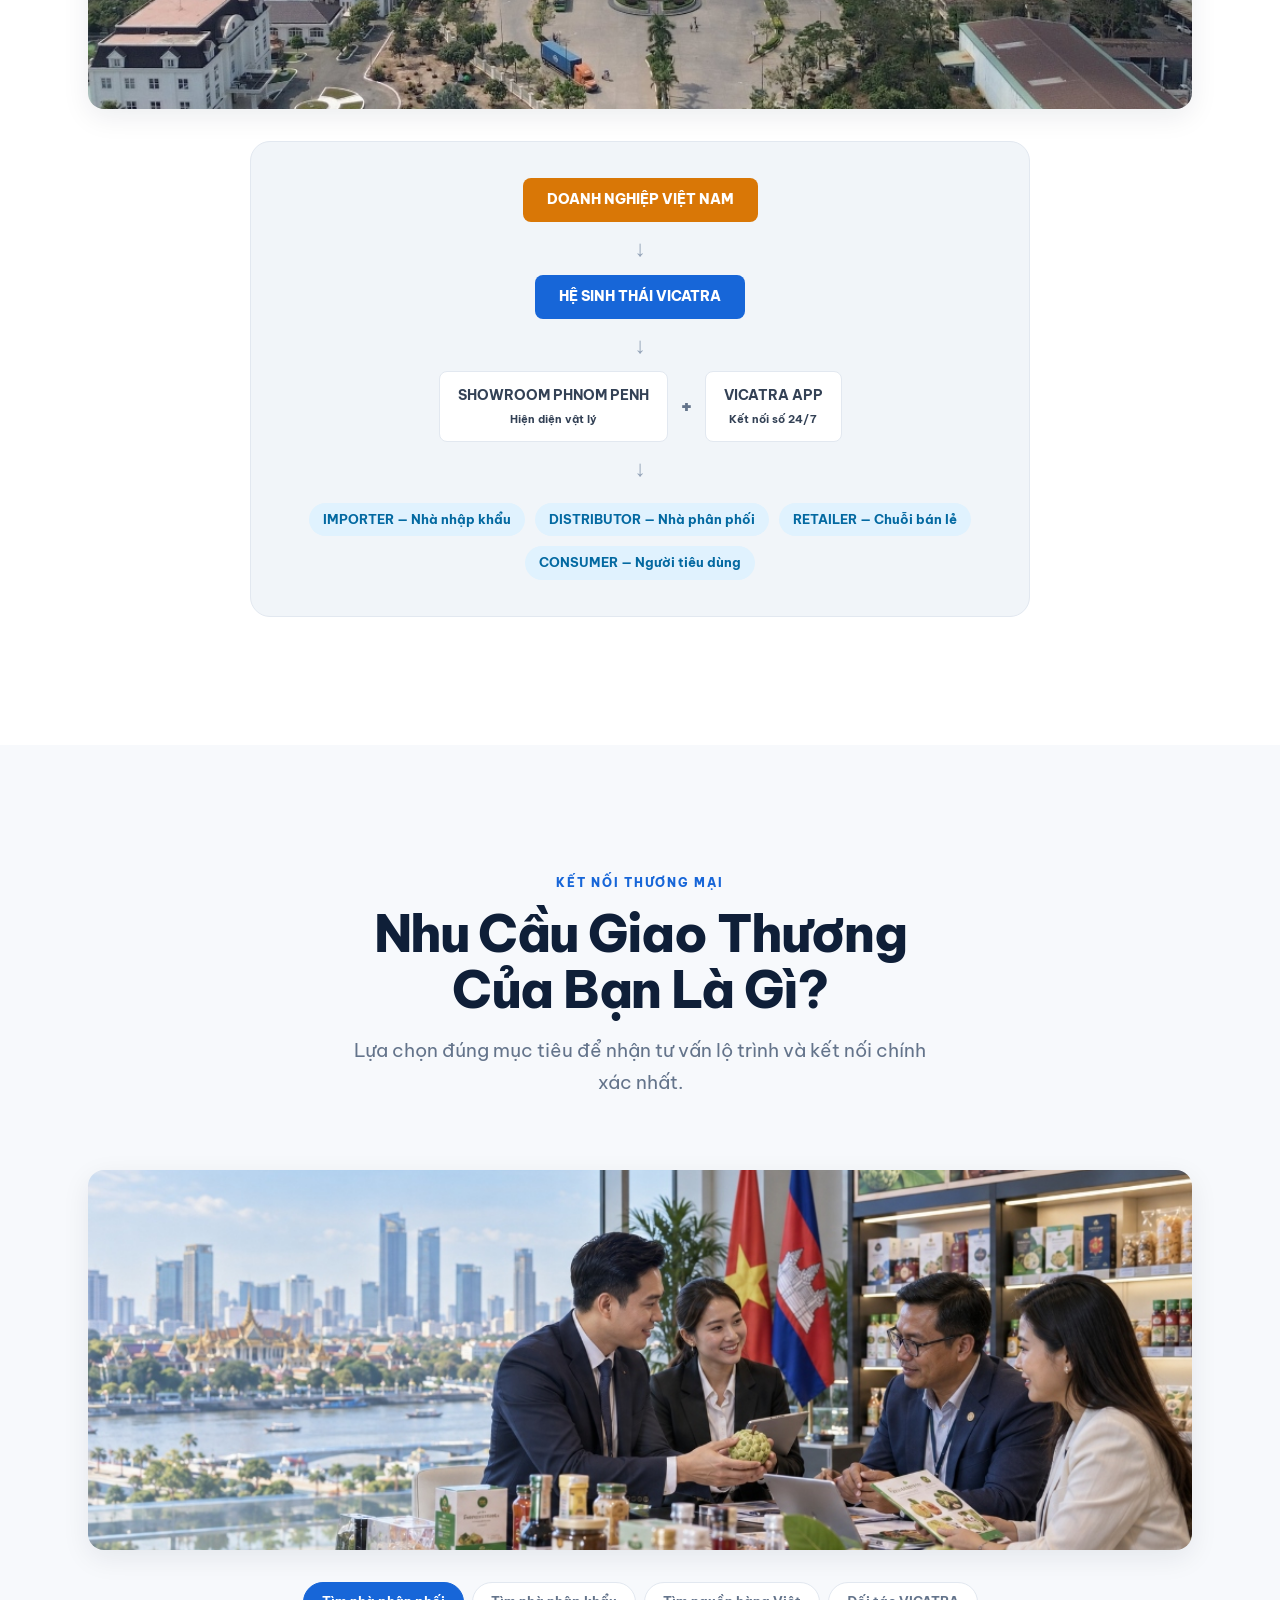
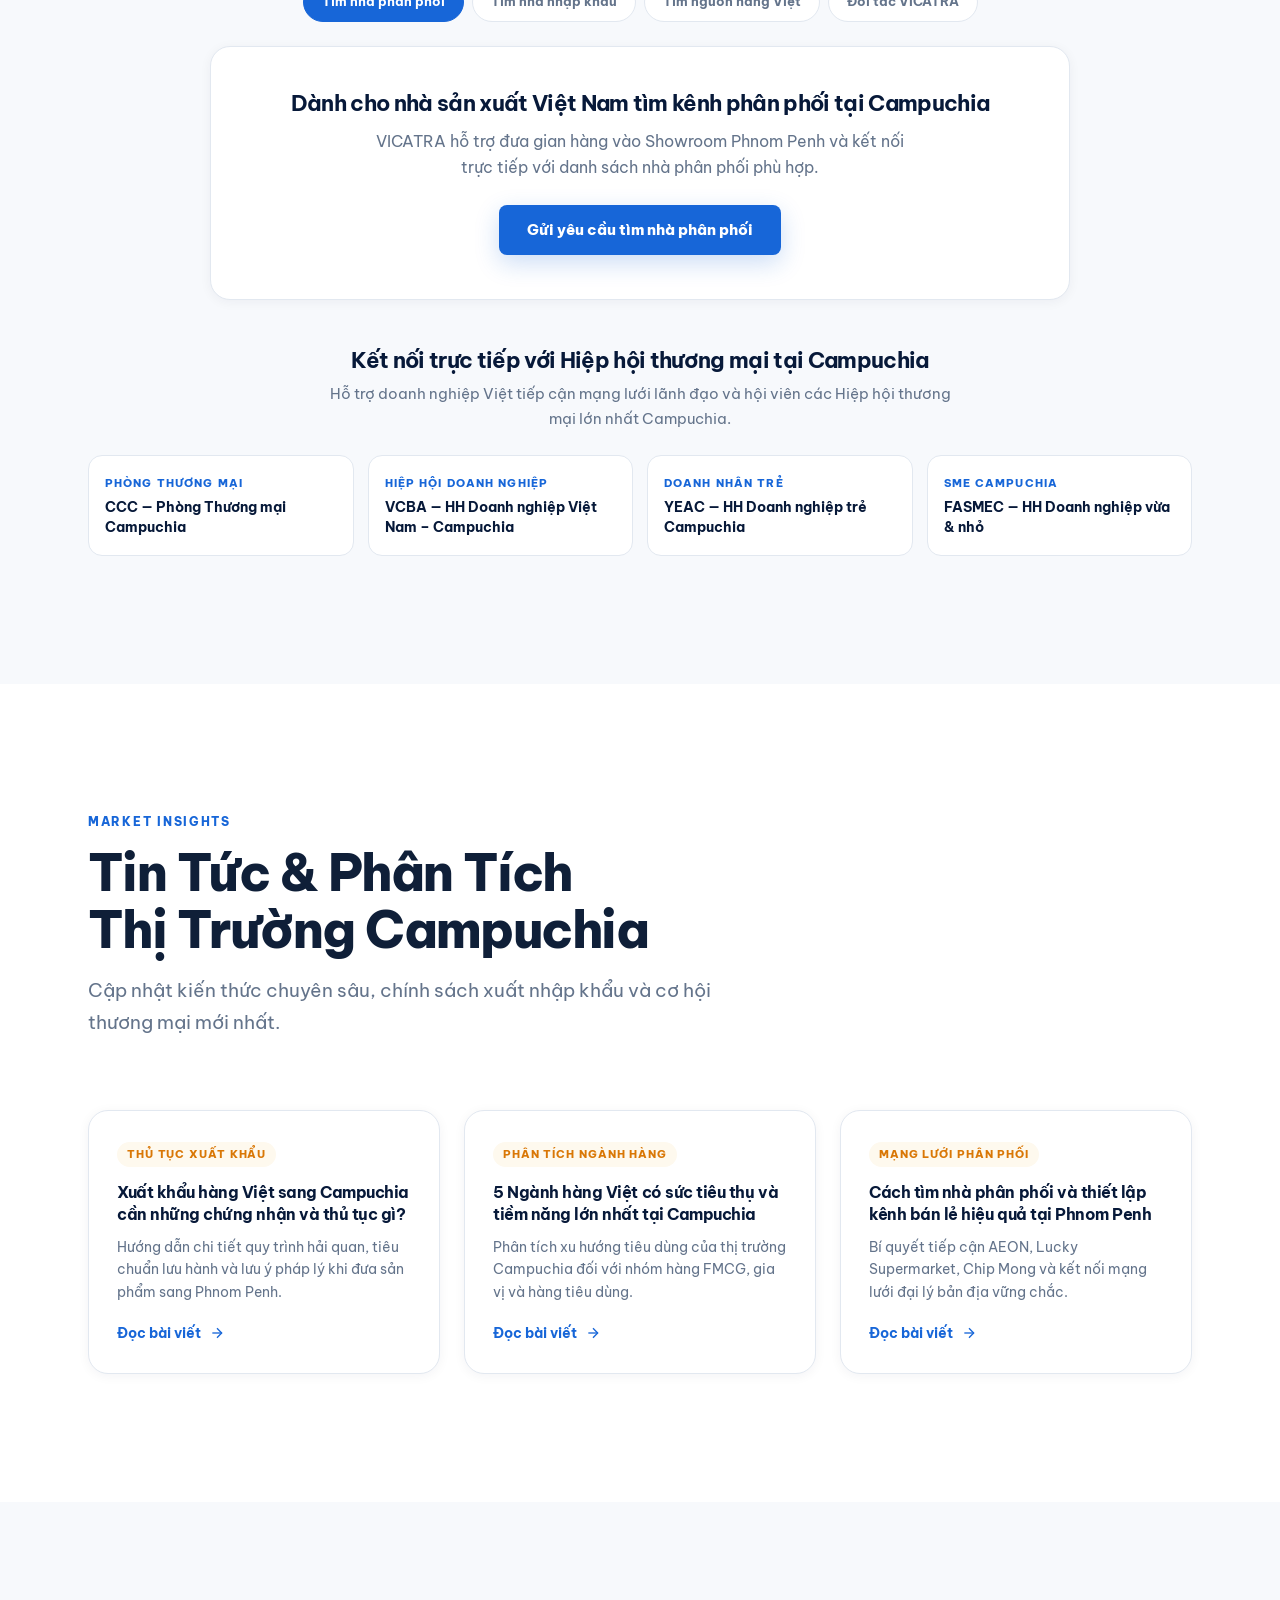
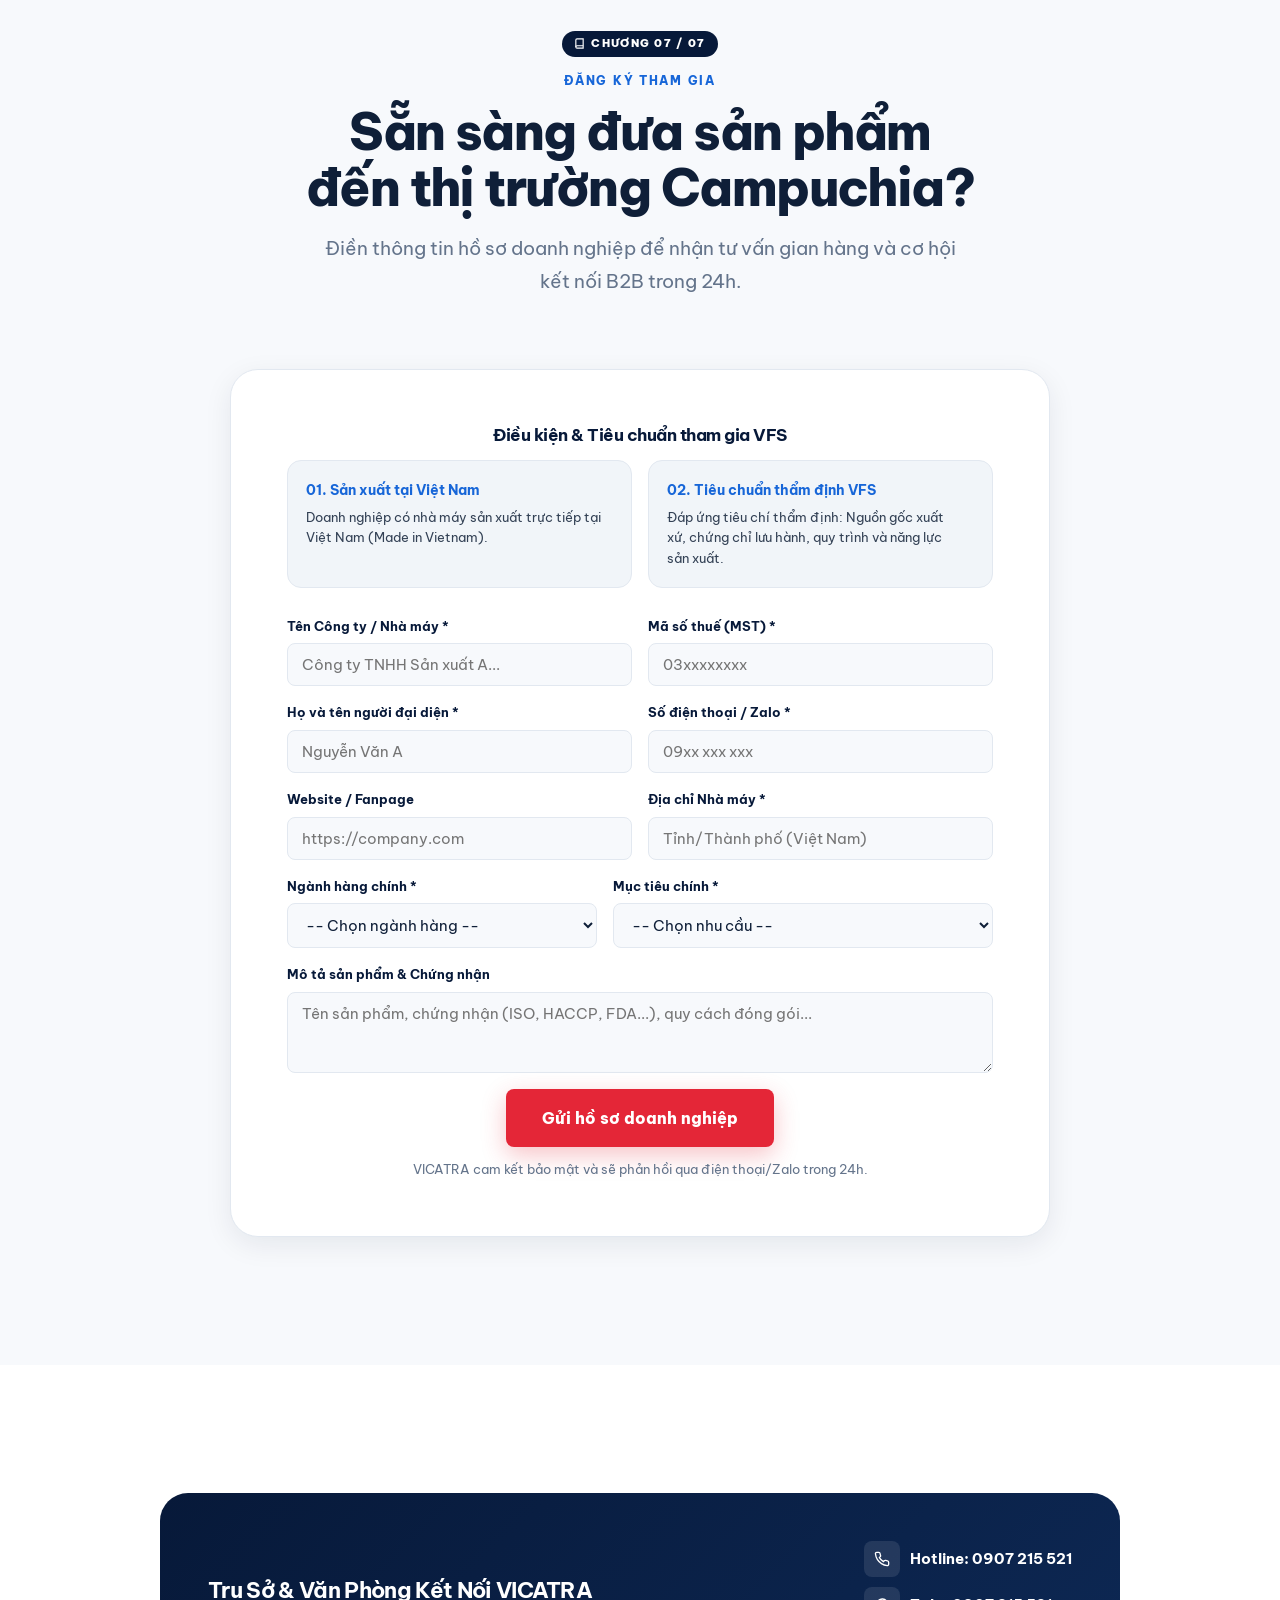
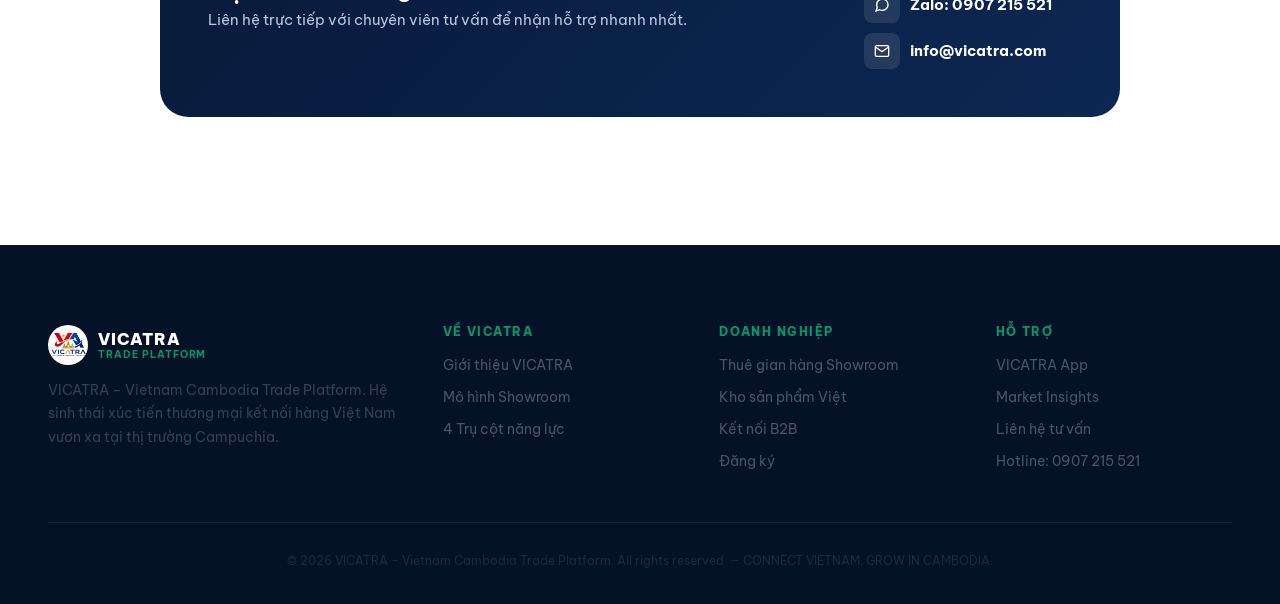
==== commit ef277c00: "feat: full 16:9 hero image, full 3-language translations VI/EN/KM, remove doc quyen" ====
--- a/index.html
+++ b/index.html
@@ -3,22 +3,51 @@
 <head>
   <meta charset="utf-8">
   <meta name="viewport" content="width=device-width, initial-scale=1">
-  <title>VICATRA | Vietnam Cambodia Trade Platform — Kết nối hàng Việt, Vươn xa Campuchia</title>
-  <meta name="description" content="VICATRA – Nền tảng xúc tiến thương mại kết nối doanh nghiệp Việt Nam với thị trường Campuchia qua Showroom vật lý tại Phnom Penh, Nền tảng số, Kết nối B2B và VICATRA App.">
+  <title>VICATRA | Vietnam Cambodia Trade Platform</title>
+  <meta name="description" content="VICATRA – Nền tảng xúc tiến thương mại kết nối doanh nghiệp Việt Nam với thị trường Campuchia qua Showroom Phnom Penh, Kết nối B2B và VICATRA App.">
   <meta name="robots" content="index, follow">
   <meta name="theme-color" content="#071939">
   <meta property="og:type" content="website">
   <meta property="og:url" content="https://vicatra.com/">
   <meta property="og:title" content="VICATRA | Kết nối hàng Việt – Vươn xa Campuchia">
-  <meta property="og:description" content="Hệ sinh thái xúc tiến thương mại: Showroom vật lý Phnom Penh + Nền tảng số + Kết nối B2B + VICATRA App.">
   <meta property="og:image" content="assets/og-vicatra.jpg">
   <link rel="icon" href="assets/favicon-32.png">
   <link rel="apple-touch-icon" href="assets/apple-touch-icon.png">
   <link rel="manifest" href="site.webmanifest">
+
+  <!-- Google Fonts: Be Vietnam Pro (VI/EN) + Noto Sans Khmer (KM) -->
   <link rel="preconnect" href="https://fonts.googleapis.com">
   <link rel="preconnect" href="https://fonts.gstatic.com" crossorigin>
-  <link href="https://fonts.googleapis.com/css2?family=Be+Vietnam+Pro:ital,wght@0,400;0,500;0,600;0,700;0,800;0,900;1,400&display=swap" rel="stylesheet">
+  <link href="https://fonts.googleapis.com/css2?family=Be+Vietnam+Pro:ital,wght@0,400;0,500;0,600;0,700;0,800;0,900;1,400&family=Noto+Sans+Khmer:wght@400;500;600;700;800&display=swap" rel="stylesheet">
+
   <link rel="stylesheet" href="styles.css">
+  <style>
+    /* Khmer font override when language is km */
+    html[lang="km"] body,
+    html[lang="km"] h1,
+    html[lang="km"] h2,
+    html[lang="km"] h3,
+    html[lang="km"] h4,
+    html[lang="km"] p,
+    html[lang="km"] a,
+    html[lang="km"] button,
+    html[lang="km"] .btn,
+    html[lang="km"] label,
+    html[lang="km"] input,
+    html[lang="km"] textarea,
+    html[lang="km"] select {
+      font-family: 'Noto Sans Khmer', 'Be Vietnam Pro', sans-serif;
+      line-height: 1.85;
+      word-break: break-word;
+      overflow-wrap: break-word;
+    }
+    html[lang="km"] h1 { line-height: 1.35; }
+    html[lang="km"] h2 { line-height: 1.4; }
+    /* Prevent orphaned words across all languages */
+    h1, h2, h3 { text-wrap: balance; }
+    p, .lead { text-wrap: pretty; }
+    .no-widow { white-space: nowrap; }
+  </style>
 </head>
 <body>
 
@@ -32,17 +61,17 @@
       <img src="assets/logo-vicatra.png" alt="VICATRA">
       <div class="brand-text">
         <span class="brand-name">VICATRA</span>
-        <span class="brand-tagline">Trade Platform</span>
+        <span class="brand-tagline" data-i18n="brandTagline">Trade Platform</span>
       </div>
     </a>
 
     <nav class="nav" aria-label="Điều hướng chính">
-      <a href="#top">Trang chủ</a>
-      <a href="#about">Hệ sinh thái</a>
-      <a href="#showroom">Showroom</a>
-      <a href="#categories">Ngành hàng</a>
-      <a href="#app">VICATRA App</a>
-      <a href="#insights">Market Insights</a>
+      <a href="#top" data-i18n="navHome">Trang chủ</a>
+      <a href="#about" data-i18n="navAbout">Hệ sinh thái</a>
+      <a href="#showroom" data-i18n="navShowroom">Showroom</a>
+      <a href="#categories" data-i18n="navCategories">Ngành hàng</a>
+      <a href="#app" data-i18n="navApp">VICATRA App</a>
+      <a href="#insights" data-i18n="navInsights">Market Insights</a>
     </nav>
 
     <div class="header-actions">
@@ -51,7 +80,7 @@
         <button type="button" data-lang="km">KH</button>
         <button type="button" data-lang="en">EN</button>
       </div>
-      <a class="btn btn--primary header-cta" href="#register">Đăng ký tham gia</a>
+      <a class="btn btn--primary header-cta" href="#register" data-i18n="navCta">Đăng ký</a>
       <button class="hamburger" type="button" aria-label="Mở menu" aria-expanded="false">
         <span></span><span></span><span></span>
       </button>
@@ -63,30 +92,30 @@
 <div class="reading-bar" id="readingStatusBar">
   <div class="reading-bar-inner">
     <div class="reading-bar-current">
-      <span class="reading-bar-label">Đang đọc:</span>
-      <strong class="reading-bar-title" id="currentChapterTitle">Tổng quan VICATRA Trade Platform</strong>
+      <span class="reading-bar-label" data-i18n="readingLabel">Đang đọc:</span>
+      <strong class="reading-bar-title" id="currentChapterTitle" data-i18n="readingIntro">Tổng quan VICATRA Trade Platform</strong>
     </div>
     <div class="reading-bar-next">
-      <span class="next-tag">Tiếp theo:</span>
-      <a href="#about" id="nextChapterLink">Chương 01: Thách Thức Thị Trường →</a>
+      <span class="next-tag" data-i18n="readingNext">Tiếp theo:</span>
+      <a href="#reason" id="nextChapterLink" data-i18n="ch01Title">Chương 01: Thách Thức Thị Trường →</a>
     </div>
   </div>
 </div>
 
 <!-- Chapter Navigator Sidebar -->
-<aside class="chapter-nav" id="chapterNavigator" aria-label="Mục lục hành trình">
+<aside class="chapter-nav" id="chapterNavigator" aria-label="Mục lục">
   <div class="chapter-nav-head">
-    <span>Mục lục hành trình</span>
-    <button class="chapter-nav-toggle" id="chapterNavToggle" type="button" title="Thu gọn">◀</button>
+    <span data-i18n="navToc">Mục lục hành trình</span>
+    <button class="chapter-nav-toggle" id="chapterNavToggle" type="button">◀</button>
   </div>
   <ul class="chapter-nav-list">
-    <li><a href="#reason" data-chapter="1"><span class="ch-num">01</span>Thách Thức</a></li>
-    <li><a href="#about" data-chapter="2"><span class="ch-num">02</span>Giải Pháp</a></li>
-    <li><a href="#pillars" data-chapter="3"><span class="ch-num">03</span>4 Trụ Cột</a></li>
-    <li><a href="#showroom" data-chapter="4"><span class="ch-num">04</span>Showroom</a></li>
-    <li><a href="#categories" data-chapter="5"><span class="ch-num">05</span>Ngành Hàng</a></li>
-    <li><a href="#app" data-chapter="6"><span class="ch-num">06</span>Nền Tảng Số</a></li>
-    <li><a href="#register" data-chapter="7"><span class="ch-num">07</span>Đăng Ký</a></li>
+    <li><a href="#reason" data-chapter="1"><span class="ch-num">01</span><span data-i18n="ch01Short">Thách Thức</span></a></li>
+    <li><a href="#about" data-chapter="2"><span class="ch-num">02</span><span data-i18n="ch02Short">Giải Pháp</span></a></li>
+    <li><a href="#pillars" data-chapter="3"><span class="ch-num">03</span><span data-i18n="ch03Short">4 Trụ Cột</span></a></li>
+    <li><a href="#showroom" data-chapter="4"><span class="ch-num">04</span><span data-i18n="ch04Short">Showroom</span></a></li>
+    <li><a href="#categories" data-chapter="5"><span class="ch-num">05</span><span data-i18n="ch05Short">Ngành Hàng</span></a></li>
+    <li><a href="#app" data-chapter="6"><span class="ch-num">06</span><span data-i18n="ch06Short">Nền Tảng Số</span></a></li>
+    <li><a href="#register" data-chapter="7"><span class="ch-num">07</span><span data-i18n="ch07Short">Đăng Ký</span></a></li>
   </ul>
 </aside>
 
@@ -102,18 +131,18 @@
       <button class="drawer-close" type="button" aria-label="Đóng menu">×</button>
     </div>
     <nav class="drawer-nav">
-      <a href="#top">Trang chủ</a>
-      <a href="#about">Hệ sinh thái VICATRA</a>
-      <a href="#showroom">Showroom Phnom Penh</a>
-      <a href="#categories">Ngành hàng &amp; Sản phẩm</a>
-      <a href="#app">VICATRA App</a>
-      <a href="#insights">Market Insights</a>
-      <a href="#trade">Kết nối giao thương</a>
-      <a href="#contact">Liên hệ</a>
+      <a href="#top" data-i18n="navHome">Trang chủ</a>
+      <a href="#about" data-i18n="navAbout">Hệ sinh thái</a>
+      <a href="#showroom" data-i18n="navShowroom">Showroom</a>
+      <a href="#categories" data-i18n="navCategories">Ngành hàng</a>
+      <a href="#app" data-i18n="navApp">VICATRA App</a>
+      <a href="#insights" data-i18n="navInsights">Market Insights</a>
+      <a href="#trade" data-i18n="navTrade">Kết nối giao thương</a>
+      <a href="#contact" data-i18n="navContact">Liên hệ</a>
     </nav>
     <div class="drawer-footer">
-      <a class="btn btn--primary" href="#register" style="width:100%;justify-content:center">Đăng ký tham gia</a>
-      <a href="tel:0907215521" style="font-weight:700;color:var(--navy);font-size:.9rem">📞 0907 215 521</a>
+      <a class="btn btn--primary" href="#register" style="width:100%;justify-content:center" data-i18n="navCta">Đăng ký</a>
+      <a href="tel:0907215521" style="font-weight:700;color:var(--navy);font-size:.9rem">☎ 0907 215 521</a>
     </div>
   </div>
 </div>
@@ -122,44 +151,48 @@
 
 <!-- ═══ HERO ══════════════════════════════════════════════════ -->
 <section class="hero">
-  <div class="hero-copy reveal">
-    <p class="hero-eyebrow">CONNECT VIETNAM · GROW IN CAMBODIA</p>
-    <h1>Đưa hàng Việt<br><span>vươn xa Campuchia</span></h1>
-    <p class="hero-sub">VICATRA kết nối doanh nghiệp Việt Nam với thị trường Campuchia thông qua hệ sinh thái trưng bày tại Showroom Phnom Penh, xúc tiến thương mại B2B, nền tảng số và ứng dụng VICATRA App.</p>
-    <div class="hero-actions">
-      <a class="btn btn--primary btn--lg" href="#register">Đăng ký doanh nghiệp</a>
-      <a class="btn btn--outline" href="#about">Khám phá lộ trình</a>
-    </div>
-    <div class="hero-stats">
-      <div class="hero-stat">
-        <strong>18M+</strong>
-        <span>Dân số thị trường Campuchia tiếp cận</span>
-      </div>
-      <div class="hero-stat">
-        <strong>4</strong>
-        <span>Hiệp hội thương mại đối tác bản địa</span>
-      </div>
-      <div class="hero-stat">
-        <strong>B2B</strong>
-        <span>Kết nối chính ngạch bảo lãnh thanh toán</span>
-      </div>
-    </div>
-  </div>
-
-  <div class="hero-visual reveal">
-    <div class="route-label">
-      <span>HỒ CHÍ MINH</span>
-      <span class="route-line"></span>
-      <span>PHNOM PENH</span>
-    </div>
-    <img src="assets/vicatra-exterior-showroom.jpg" alt="Tòa nhà Showroom VICATRA Vietnam Cambodia Trading tại Phnom Penh">
-    <div class="hero-badge">
-      <div class="hero-badge-icon">
-        <svg width="22" height="22" viewBox="0 0 24 24" fill="none" stroke="currentColor" stroke-width="2"><path d="M21 10c0 7-9 13-9 13s-9-6-9-13a9 9 0 0 1 18 0z"/><circle cx="12" cy="10" r="3"/></svg>
-      </div>
-      <div class="hero-badge-text">
-        <strong>VICATRA Showroom — Trung tâm Phnom Penh</strong>
-        <small>Cách Sân vận động Quốc gia Olympic ~1 km · Vị trí giao thương chiến lược</small>
+  <div class="container">
+    <div class="hero-copy reveal">
+      <p class="hero-eyebrow" data-i18n="heroEyebrow">CONNECT VIETNAM · GROW IN CAMBODIA</p>
+      <h1 data-i18n-html="heroTitle">Đưa hàng Việt<br><span>vươn xa Campuchia</span></h1>
+      <p class="hero-sub" data-i18n="heroLead">VICATRA kết nối doanh nghiệp Việt Nam với thị trường Campuchia thông qua Showroom Phnom Penh, xúc tiến thương mại B2B, nền tảng số và VICATRA App.</p>
+      <div class="hero-actions">
+        <a class="btn btn--primary btn--lg" href="#register" data-i18n="heroPrimary">Đăng ký doanh nghiệp</a>
+        <a class="btn btn--outline" href="#about" data-i18n="heroSecondary">Khám phá lộ trình</a>
+      </div>
+      <div class="hero-stats">
+        <div class="hero-stat">
+          <strong data-i18n="stat1Num">18M+</strong>
+          <span data-i18n="stat1Label">Dân số thị trường Campuchia tiếp cận</span>
+        </div>
+        <div class="hero-stat">
+          <strong data-i18n="stat2Num">4</strong>
+          <span data-i18n="stat2Label">Hiệp hội thương mại đối tác bản địa</span>
+        </div>
+        <div class="hero-stat">
+          <strong data-i18n="stat3Num">B2B</strong>
+          <span data-i18n="stat3Label">Kết nối chính ngạch bảo lãnh thanh toán</span>
+        </div>
+      </div>
+    </div>
+
+    <div class="hero-visual-frame reveal">
+      <div class="hero-visual-box">
+        <div class="route-label">
+          <span data-i18n="routeFrom">HỒ CHÍ MINH</span>
+          <span class="route-line"></span>
+          <span data-i18n="routeTo">PHNOM PENH</span>
+        </div>
+        <img src="assets/vicatra-exterior-showroom.jpg" alt="Showroom VICATRA tại Phnom Penh" class="hero-full-img">
+      </div>
+      <div class="hero-badge-bar">
+        <div class="hero-badge-icon">
+          <svg width="20" height="20" viewBox="0 0 24 24" fill="none" stroke="currentColor" stroke-width="2"><path d="M21 10c0 7-9 13-9 13s-9-6-9-13a9 9 0 0 1 18 0z"/><circle cx="12" cy="10" r="3"/></svg>
+        </div>
+        <div class="hero-badge-text">
+          <strong data-i18n="heroBadgeTitle">VICATRA Showroom — Trung tâm Phnom Penh</strong>
+          <span data-i18n="heroBadgeSub">Cách Sân vận động Quốc gia Olympic ~1 km · Vị trí giao thương chiến lược</span>
+        </div>
       </div>
     </div>
   </div>
@@ -168,7 +201,7 @@
 <!-- Logo Strip -->
 <div class="logo-strip">
   <div class="logo-strip-inner">
-    <span class="logo-strip-label">Đối tác &amp; Mạng lưới</span>
+    <span class="logo-strip-label" data-i18n="partnersLabel">Đối tác &amp; Mạng lưới</span>
     <span class="logo-strip-sep"></span>
     <div class="logo-strip-logos">
       <img src="assets/logo-aeon.svg" alt="AEON Cambodia">
@@ -180,246 +213,210 @@
   </div>
 </div>
 
-<!-- ═══ CH01: LÝ DO & THÁCH THỨC ════════════════════════════ -->
+<!-- ═══ CH01: THÁCH THỨC ══════════════════════════════════════ -->
 <section class="section section--gray" id="reason">
   <div class="container">
     <div class="section-head center reveal">
       <span class="chapter-badge">
         <svg width="11" height="11" viewBox="0 0 24 24" fill="none" stroke="currentColor" stroke-width="2.5"><path d="M4 19.5A2.5 2.5 0 0 1 6.5 17H20"/><path d="M6.5 2H20v20H6.5A2.5 2.5 0 0 1 4 19.5v-15A2.5 2.5 0 0 1 6.5 2z"/></svg>
-        CHƯƠNG 01 / 07
+        <span data-i18n="chBadge1">CHƯƠNG 01 / 07</span>
       </span>
-      <span class="label">LÝ DO &amp; THÁCH THỨC</span>
-      <h2>Tại Sao Tự Mở Thị Trường Campuchia Thường Gặp Rủi Ro?</h2>
-      <p class="lead">Thị trường Campuchia đầy tiềm năng nhưng mở ra nhiều rào cản lớn đối với doanh nghiệp tự tìm đầu mối.</p>
+      <span class="label" data-i18n="ch01Label">Lý do &amp; Thách thức</span>
+      <h2 data-i18n="ch01Heading">Tại Sao Tự Mở Thị Trường Campuchia Thường Gặp Rủi Ro?</h2>
+      <p class="lead" data-i18n="ch01Lead">Thị trường Campuchia đầy tiềm năng nhưng đặt ra nhiều rào cản lớn đối với doanh nghiệp tự tìm đầu mối.</p>
     </div>
 
     <div class="compare-grid reveal">
       <div class="compare-card compare-card--problem">
         <div class="compare-card-tag">
           <svg width="16" height="16" viewBox="0 0 24 24" fill="none" stroke="currentColor" stroke-width="2.5"><line x1="18" y1="6" x2="6" y2="18"/><line x1="6" y1="6" x2="18" y2="18"/></svg>
-          Tự mở thị trường lẻ tẻ
+          <span data-i18n="problemTitle">Tự mở thị trường lẻ tẻ</span>
         </div>
         <ul class="compare-list">
-          <li>
-            <span class="compare-dot">✕</span>
-            <span><strong>Mất nhiều thời gian:</strong> Tốn từ 6–12 tháng tự tìm kiếm đầu mối mua hàng nhưng không hiệu quả.</span>
-          </li>
-          <li>
-            <span class="compare-dot">✕</span>
-            <span><strong>Rào cản ngôn ngữ &amp; pháp lý:</strong> Bất đồng ngôn ngữ, không rõ tiêu chuẩn giấy phép lưu hành &amp; thông quan.</span>
-          </li>
-          <li>
-            <span class="compare-dot">✕</span>
-            <span><strong>Rủi ro thanh toán cao:</strong> Dễ gặp tình trạng bùng nợ, thanh toán chậm hoặc không có bảo lãnh quốc tế.</span>
-          </li>
-          <li>
-            <span class="compare-dot">✕</span>
-            <span><strong>Thiếu điểm hiện diện:</strong> Sản phẩm không có không gian trưng bày để đối tác dùng thử &amp; thẩm định.</span>
-          </li>
+          <li><span class="compare-dot">✕</span><span><strong data-i18n="p1Bold">Mất nhiều thời gian:</strong> <span data-i18n="p1Text">Tốn từ 6–12 tháng tự tìm kiếm đầu mối mà không hiệu quả.</span></span></li>
+          <li><span class="compare-dot">✕</span><span><strong data-i18n="p2Bold">Rào cản ngôn ngữ &amp; pháp lý:</strong> <span data-i18n="p2Text">Bất đồng ngôn ngữ, không rõ tiêu chuẩn giấy phép lưu hành và thông quan.</span></span></li>
+          <li><span class="compare-dot">✕</span><span><strong data-i18n="p3Bold">Rủi ro thanh toán cao:</strong> <span data-i18n="p3Text">Dễ gặp bùng nợ, thanh toán chậm hoặc không có bảo lãnh quốc tế.</span></span></li>
+          <li><span class="compare-dot">✕</span><span><strong data-i18n="p4Bold">Thiếu điểm hiện diện:</strong> <span data-i18n="p4Text">Sản phẩm không có không gian trưng bày để đối tác dùng thử và thẩm định.</span></span></li>
         </ul>
       </div>
 
       <div class="compare-card compare-card--solution">
         <div class="compare-card-tag">
           <svg width="16" height="16" viewBox="0 0 24 24" fill="none" stroke="currentColor" stroke-width="2.5"><polyline points="20 6 9 17 4 12"/></svg>
-          Đồng hành cùng VICATRA
+          <span data-i18n="solutionTitle">Đồng hành cùng VICATRA</span>
         </div>
         <ul class="compare-list">
-          <li>
-            <span class="compare-dot">✓</span>
-            <span><strong>Hiện diện tức thì:</strong> Gian hàng trưng bày bài bản tại trung tâm Phnom Penh ngay khi tham gia.</span>
-          </li>
-          <li>
-            <span class="compare-dot">✓</span>
-            <span><strong>Bảo lãnh giao thương:</strong> Cơ chế bảo lãnh thanh toán 2 chiều giúp loại bỏ rủi ro tài chính.</span>
-          </li>
-          <li>
-            <span class="compare-dot">✓</span>
-            <span><strong>Trọn gói pháp lý:</strong> Hỗ trợ hồ sơ xuất khẩu chính ngạch, phiên dịch viên &amp; soạn thảo hợp đồng.</span>
-          </li>
-          <li>
-            <span class="compare-dot">✓</span>
-            <span><strong>Hiện diện số 24/7:</strong> Tự động đồng bộ sản phẩm lên Sàn TMĐT &amp; VICATRA App.</span>
-          </li>
+          <li><span class="compare-dot">✓</span><span><strong data-i18n="s1Bold">Hiện diện tức thì:</strong> <span data-i18n="s1Text">Gian hàng bài bản tại trung tâm Phnom Penh ngay khi tham gia.</span></span></li>
+          <li><span class="compare-dot">✓</span><span><strong data-i18n="s2Bold">Bảo lãnh giao thương:</strong> <span data-i18n="s2Text">Cơ chế bảo lãnh thanh toán 2 chiều giúp loại bỏ rủi ro tài chính.</span></span></li>
+          <li><span class="compare-dot">✓</span><span><strong data-i18n="s3Bold">Trọn gói pháp lý:</strong> <span data-i18n="s3Text">Hỗ trợ hồ sơ xuất khẩu chính ngạch, phiên dịch và soạn thảo hợp đồng.</span></span></li>
+          <li><span class="compare-dot">✓</span><span><strong data-i18n="s4Bold">Hiện diện số 24/7:</strong> <span data-i18n="s4Text">Tự động đồng bộ sản phẩm lên Sàn TMĐT và VICATRA App.</span></span></li>
         </ul>
       </div>
     </div>
 
     <div class="next-chapter reveal">
-      <span class="next-label">Tiếp theo</span>
-      <a href="#about">Chương 02 — Hệ Sinh Thái Giải Pháp VICATRA →</a>
-    </div>
-  </div>
-</section>
-
-<!-- ═══ CH02: GIẢI PHÁP & HỆ SINH THÁI ══════════════════════ -->
+      <span class="next-label" data-i18n="nextLabel">Tiếp theo</span>
+      <a href="#about" data-i18n="next01">Chương 02 — Hệ Sinh Thái Giải Pháp VICATRA →</a>
+    </div>
+  </div>
+</section>
+
+<!-- ═══ CH02: GIẢI PHÁP ═══════════════════════════════════════ -->
 <section class="section section--white" id="about">
   <div class="container">
     <div class="section-head center reveal">
       <span class="chapter-badge">
         <svg width="11" height="11" viewBox="0 0 24 24" fill="none" stroke="currentColor" stroke-width="2.5"><path d="M4 19.5A2.5 2.5 0 0 1 6.5 17H20"/><path d="M6.5 2H20v20H6.5A2.5 2.5 0 0 1 4 19.5v-15A2.5 2.5 0 0 1 6.5 2z"/></svg>
-        CHƯƠNG 02 / 07
+        <span data-i18n="chBadge2">CHƯƠNG 02 / 07</span>
       </span>
-      <span class="label">Giải pháp toàn diện</span>
-      <h2>Hệ Sinh Thái Xúc Tiến Thương Mại VICATRA</h2>
-      <p class="lead">Mô hình kết nối khép kín giúp thương hiệu Việt định vị chuyên nghiệp và tăng trưởng bền vững tại Campuchia.</p>
+      <span class="label" data-i18n="ch02Label">Giải pháp toàn diện</span>
+      <h2 data-i18n="ch02Heading">Hệ Sinh Thái Xúc Tiến Thương Mại VICATRA</h2>
+      <p class="lead" data-i18n="ch02Lead">Mô hình kết nối khép kín giúp thương hiệu Việt định vị chuyên nghiệp và tăng trưởng bền vững tại Campuchia.</p>
     </div>
 
     <div style="margin-bottom:40px;border-radius:20px;overflow:hidden;box-shadow:0 20px 56px rgba(7,25,57,.14);" class="reveal">
-      <img src="assets/vicatra-showroom-interior.jpg" alt="Không gian trưng bày bên trong Showroom VICATRA Phnom Penh" style="width:100%;max-height:460px;object-fit:cover;display:block;">
+      <img src="assets/vicatra-showroom-interior.jpg" alt="Không gian trưng bày Showroom VICATRA Phnom Penh" style="width:100%;max-height:460px;object-fit:cover;display:block;">
     </div>
 
     <div class="steps-grid reveal">
       <div class="step">
         <div class="step-num">01</div>
-        <h4>Trưng bày sản phẩm</h4>
-        <p>Hiện diện trực tiếp tại Showroom Phnom Penh &amp; Nền tảng số</p>
+        <h4 data-i18n="step1Title">Trưng bày sản phẩm</h4>
+        <p data-i18n="step1Text">Hiện diện trực tiếp tại Showroom Phnom Penh và nền tảng số</p>
       </div>
       <div class="step">
         <div class="step-num">02</div>
-        <h4>Tiếp cận thị trường</h4>
-        <p>Khảo sát nhu cầu, tiếp cận người tiêu dùng &amp; chuỗi bán lẻ</p>
+        <h4 data-i18n="step2Title">Tiếp cận thị trường</h4>
+        <p data-i18n="step2Text">Khảo sát nhu cầu, tiếp cận người tiêu dùng và chuỗi bán lẻ</p>
       </div>
       <div class="step">
         <div class="step-num">03</div>
-        <h4>Kết nối đối tác</h4>
-        <p>Gặp gỡ Importer, Distributor &amp; Hiệp hội thương mại Campuchia</p>
+        <h4 data-i18n="step3Title">Kết nối đối tác</h4>
+        <p data-i18n="step3Text">Gặp gỡ Importer, Distributor và Hiệp hội thương mại Campuchia</p>
       </div>
       <div class="step">
         <div class="step-num">04</div>
-        <h4>Phát triển phân phối</h4>
-        <p>Đàm phán hợp đồng, bảo lãnh thanh toán 2 chiều &amp; logistics</p>
+        <h4 data-i18n="step4Title">Phát triển phân phối</h4>
+        <p data-i18n="step4Text">Đàm phán hợp đồng, bảo lãnh thanh toán và logistics</p>
       </div>
       <div class="step">
         <div class="step-num">05</div>
-        <h4>Mở rộng kinh doanh</h4>
-        <p>Tăng trưởng thị phần bền vững trên toàn lãnh thổ Campuchia</p>
+        <h4 data-i18n="step5Title">Mở rộng kinh doanh</h4>
+        <p data-i18n="step5Text">Tăng trưởng thị phần bền vững trên toàn lãnh thổ Campuchia</p>
       </div>
     </div>
 
     <div class="next-chapter reveal">
-      <span class="next-label">Tiếp theo</span>
-      <a href="#pillars">Chương 03 — 4 Trụ Cột Năng Lực →</a>
-    </div>
-  </div>
-</section>
-
-<!-- ═══ CH03: 4 TRỤ CỘT ══════════════════════════════════════ -->
+      <span class="next-label" data-i18n="nextLabel">Tiếp theo</span>
+      <a href="#pillars" data-i18n="next02">Chương 03 — 4 Trụ Cột Năng Lực →</a>
+    </div>
+  </div>
+</section>
+
+<!-- ═══ CH03: 4 TRỤ CỘT ═══════════════════════════════════════ -->
 <section class="section section--gray" id="pillars">
   <div class="container">
     <div class="section-head center reveal">
       <span class="chapter-badge">
         <svg width="11" height="11" viewBox="0 0 24 24" fill="none" stroke="currentColor" stroke-width="2.5"><path d="M4 19.5A2.5 2.5 0 0 1 6.5 17H20"/><path d="M6.5 2H20v20H6.5A2.5 2.5 0 0 1 4 19.5v-15A2.5 2.5 0 0 1 6.5 2z"/></svg>
-        CHƯƠNG 03 / 07
+        <span data-i18n="chBadge3">CHƯƠNG 03 / 07</span>
       </span>
-      <span class="label">4 Trụ cột năng lực</span>
-      <h2>Nền Tảng Vững Chắc Cho Doanh Nghiệp Việt</h2>
-      <p class="lead">Giải pháp tối ưu hóa mọi công đoạn xuất khẩu và phát triển kênh phân phối tại Campuchia.</p>
+      <span class="label" data-i18n="ch03Label">4 Trụ cột năng lực</span>
+      <h2 data-i18n="ch03Heading">Nền Tảng Vững Chắc Cho Doanh Nghiệp Việt</h2>
+      <p class="lead" data-i18n="ch03Lead">Giải pháp tối ưu hóa mọi công đoạn xuất khẩu và phát triển kênh phân phối tại Campuchia.</p>
     </div>
 
     <div class="pillars-grid reveal">
       <article class="pillar-card">
         <span class="pillar-num">01</span>
-        <div class="pillar-icon">
-          <svg width="24" height="24" viewBox="0 0 24 24" fill="none" stroke="currentColor" stroke-width="2"><path d="M3 9l9-7 9 7v11a2 2 0 0 1-2 2H5a2 2 0 0 1-2-2z"/><polyline points="9 22 9 12 15 12 15 22"/></svg>
-        </div>
-        <h3>Vietnam Factory Showroom</h3>
-        <p>Không gian giới thiệu và trưng bày sản phẩm Việt Nam chất lượng cao tại vị trí đắc địa Thủ đô Phnom Penh.</p>
+        <div class="pillar-icon"><svg width="24" height="24" viewBox="0 0 24 24" fill="none" stroke="currentColor" stroke-width="2"><path d="M3 9l9-7 9 7v11a2 2 0 0 1-2 2H5a2 2 0 0 1-2-2z"/><polyline points="9 22 9 12 15 12 15 22"/></svg></div>
+        <h3 data-i18n="pillar1Title">Vietnam Factory Showroom</h3>
+        <p data-i18n="pillar1Text">Không gian giới thiệu và trưng bày sản phẩm Việt chất lượng cao tại vị trí đắc địa trung tâm Phnom Penh.</p>
       </article>
-
       <article class="pillar-card">
         <span class="pillar-num">02</span>
-        <div class="pillar-icon">
-          <svg width="24" height="24" viewBox="0 0 24 24" fill="none" stroke="currentColor" stroke-width="2"><circle cx="12" cy="12" r="10"/><line x1="2" y1="12" x2="22" y2="12"/><path d="M12 2a15.3 15.3 0 0 1 4 10 15.3 15.3 0 0 1-4 10 15.3 15.3 0 0 1-4-10 15.3 15.3 0 0 1 4-10z"/></svg>
-        </div>
-        <h3>Kết Nối Giao Thương</h3>
-        <p>Kết nối doanh nghiệp Việt Nam với Importer, Distributor, Retailer và các Hiệp hội thương mại bản địa tại Campuchia.</p>
+        <div class="pillar-icon"><svg width="24" height="24" viewBox="0 0 24 24" fill="none" stroke="currentColor" stroke-width="2"><circle cx="12" cy="12" r="10"/><line x1="2" y1="12" x2="22" y2="12"/><path d="M12 2a15.3 15.3 0 0 1 4 10 15.3 15.3 0 0 1-4 10 15.3 15.3 0 0 1-4-10 15.3 15.3 0 0 1 4-10z"/></svg></div>
+        <h3 data-i18n="pillar2Title">Kết Nối Giao Thương</h3>
+        <p data-i18n="pillar2Text">Kết nối doanh nghiệp Việt với Importer, Distributor, Retailer và các Hiệp hội thương mại bản địa tại Campuchia.</p>
       </article>
-
       <article class="pillar-card">
         <span class="pillar-num">03</span>
-        <div class="pillar-icon">
-          <svg width="24" height="24" viewBox="0 0 24 24" fill="none" stroke="currentColor" stroke-width="2"><rect x="5" y="2" width="14" height="20" rx="2" ry="2"/><line x1="12" y1="18" x2="12.01" y2="18"/></svg>
-        </div>
-        <h3>Nền Tảng Số VICATRA</h3>
-        <p>Số hóa toàn bộ hồ sơ doanh nghiệp, kho sản phẩm e-Commerce và hệ thống danh thiếp điện tử NFC Smart Card.</p>
+        <div class="pillar-icon"><svg width="24" height="24" viewBox="0 0 24 24" fill="none" stroke="currentColor" stroke-width="2"><rect x="5" y="2" width="14" height="20" rx="2" ry="2"/><line x1="12" y1="18" x2="12.01" y2="18"/></svg></div>
+        <h3 data-i18n="pillar3Title">Nền Tảng Số VICATRA</h3>
+        <p data-i18n="pillar3Text">Số hóa toàn bộ hồ sơ doanh nghiệp, kho sản phẩm e-Commerce và hệ thống danh thiếp NFC Smart Card.</p>
       </article>
-
       <article class="pillar-card">
         <span class="pillar-num">04</span>
-        <div class="pillar-icon">
-          <svg width="24" height="24" viewBox="0 0 24 24" fill="none" stroke="currentColor" stroke-width="2"><path d="M12 22s8-4 8-10V5l-8-3-8 3v7c0 6 8 10 8 10z"/></svg>
-        </div>
-        <h3>Đồng Hành Thị Trường</h3>
-        <p>Hỗ trợ trọn gói thủ tục hải quan, xuất nhập khẩu, logistics, phiên dịch viên, hợp đồng và bảo lãnh thanh toán 2 chiều.</p>
+        <div class="pillar-icon"><svg width="24" height="24" viewBox="0 0 24 24" fill="none" stroke="currentColor" stroke-width="2"><path d="M12 22s8-4 8-10V5l-8-3-8 3v7c0 6 8 10 8 10z"/></svg></div>
+        <h3 data-i18n="pillar4Title">Đồng Hành Thị Trường</h3>
+        <p data-i18n="pillar4Text">Hỗ trợ trọn gói hải quan, xuất nhập khẩu, logistics, phiên dịch, hợp đồng và bảo lãnh thanh toán 2 chiều.</p>
       </article>
     </div>
 
     <div class="next-chapter reveal">
-      <span class="next-label">Tiếp theo</span>
-      <a href="#showroom">Chương 04 — Showroom Phnom Penh →</a>
-    </div>
-  </div>
-</section>
-
-<!-- ═══ CH04: SHOWROOM & LỢI THẾ KVFCA ══════════════════════ -->
+      <span class="next-label" data-i18n="nextLabel">Tiếp theo</span>
+      <a href="#showroom" data-i18n="next03">Chương 04 — Showroom &amp; Lợi Thế KVFCA →</a>
+    </div>
+  </div>
+</section>
+
+<!-- ═══ CH04: SHOWROOM & KVFCA ════════════════════════════════ -->
 <section class="section section--white" id="showroom">
   <div class="container">
     <div class="section-head reveal">
       <span class="chapter-badge">
         <svg width="11" height="11" viewBox="0 0 24 24" fill="none" stroke="currentColor" stroke-width="2.5"><path d="M4 19.5A2.5 2.5 0 0 1 6.5 17H20"/><path d="M6.5 2H20v20H6.5A2.5 2.5 0 0 1 4 19.5v-15A2.5 2.5 0 0 1 6.5 2z"/></svg>
-        CHƯƠNG 04 / 07
+        <span data-i18n="chBadge4">CHƯƠNG 04 / 07</span>
       </span>
-      <span class="label">Showroom &amp; Lợi thế đối tác bản địa</span>
-      <h2>Hiện Diện Thực Tế. Mạng Lưới Người Việt Sâu Rộng.</h2>
-      <p class="lead">Showroom tại trung tâm Phnom Penh kết hợp mạng lưới đối tác KVFCA — cộng đồng người gốc Việt trải khắp 25 tỉnh thành Campuchia — tạo lợi thế tiếp cận thị trường không ai có thể thay thế.</p>
+      <span class="label" data-i18n="ch04Label">Showroom &amp; Lợi thế đối tác bản địa</span>
+      <h2 data-i18n="ch04Heading">Hiện Diện Thực Tế. Mạng Lưới Người Việt Sâu Rộng.</h2>
+      <p class="lead" data-i18n="ch04Lead">Showroom tại trung tâm Phnom Penh kết hợp mạng lưới đối tác KVFCA — cộng đồng người gốc Việt trải khắp 25 tỉnh thành Campuchia — tạo lợi thế thị trường không ai thay thế được.</p>
     </div>
 
     <div class="showroom-grid reveal">
-      <!-- Lợi thế đối tác KVFCA -->
       <div class="showroom-spec">
-        <span class="spec-badge" style="background:var(--navy)">Đối tác chiến lược tại Campuchia</span>
-        <div class="spec-title">LỢI THẾ KVFCA — MẠNG LƯỚI NGƯỜI VIỆT SÂU RỘNG</div>
-        <div class="spec-sub">VICATRA hợp tác độc quyền với Hội Khmer-Việt Kiều Campuchia (KVFCA) — tổ chức đại diện cộng đồng người gốc Việt lớn nhất tại Campuchia</div>
+        <span class="spec-badge" style="background:var(--navy)" data-i18n="kvfcaBadge">Đối tác chiến lược tại Campuchia</span>
+        <div class="spec-title" data-i18n="kvfcaTitle">LỢI THẾ KVFCA — MẠNG LƯỚI NGƯỜI VIỆT SÂU RỘNG</div>
+        <div class="spec-sub" data-i18n="kvfcaSub">VICATRA hợp tác với Hội Khmer-Việt Kiều Campuchia (KVFCA) — tổ chức đại diện cộng đồng người gốc Việt lớn nhất tại Campuchia</div>
 
         <ul class="spec-list">
           <li>
             <svg class="spec-list-icon" viewBox="0 0 24 24" fill="none" stroke="currentColor" stroke-width="2"><path d="M17 21v-2a4 4 0 0 0-4-4H5a4 4 0 0 0-4 4v2"/><circle cx="9" cy="7" r="4"/><path d="M23 21v-2a4 4 0 0 0-3-3.87"/><path d="M16 3.13a4 4 0 0 1 0 7.75"/></svg>
-            <span><strong>5 tổ chức hội trực thuộc</strong> cùng hệ thống chi nhánh tỉnh hội trải rộng</span>
+            <span><strong data-i18n="k1Bold">5 tổ chức hội trực thuộc</strong> <span data-i18n="k1Text">cùng hệ thống chi nhánh tỉnh hội trải rộng toàn quốc</span></span>
           </li>
           <li>
             <svg class="spec-list-icon" viewBox="0 0 24 24" fill="none" stroke="currentColor" stroke-width="2"><path d="M21 10c0 7-9 13-9 13s-9-6-9-13a9 9 0 0 1 18 0z"/><circle cx="12" cy="10" r="3"/></svg>
-            <span><strong>Hiện diện tại 25/25 đơn vị hành chính cấp tỉnh</strong> trên toàn lãnh thổ Campuchia</span>
+            <span><strong data-i18n="k2Bold">Hiện diện tại 25/25 tỉnh thành</strong> <span data-i18n="k2Text">trên toàn lãnh thổ Campuchia</span></span>
           </li>
           <li>
             <svg class="spec-list-icon" viewBox="0 0 24 24" fill="none" stroke="currentColor" stroke-width="2"><rect x="3" y="4" width="18" height="18" rx="2" ry="2"/><line x1="16" y1="2" x2="16" y2="6"/><line x1="8" y1="2" x2="8" y2="6"/><line x1="3" y1="10" x2="21" y2="10"/></svg>
-            <span><strong>Đại hội đầu năm 2026:</strong> Cam kết đổi tên &amp; tái cơ cấu, thắt chặt quan hệ với chính quyền sở tại</span>
+            <span><strong data-i18n="k3Bold">Đại hội đầu năm 2026:</strong> <span data-i18n="k3Text">Cam kết tái cơ cấu, thắt chặt quan hệ chính quyền sở tại</span></span>
           </li>
           <li>
             <svg class="spec-list-icon" viewBox="0 0 24 24" fill="none" stroke="currentColor" stroke-width="2"><path d="M12 22s8-4 8-10V5l-8-3-8 3v7c0 6 8 10 8 10z"/></svg>
-            <span><strong>Điểm tựa vững chắc</strong> cho cộng đồng người gốc Việt — kênh phân phối tự nhiên đáng tin cậy</span>
+            <span><strong data-i18n="k4Bold">Điểm tựa cộng đồng:</strong> <span data-i18n="k4Text">Kênh phân phối tự nhiên đáng tin cậy qua mạng lưới người Việt</span></span>
           </li>
           <li>
             <svg class="spec-list-icon" viewBox="0 0 24 24" fill="none" stroke="currentColor" stroke-width="2"><circle cx="12" cy="12" r="10"/><line x1="2" y1="12" x2="22" y2="12"/><path d="M12 2a15.3 15.3 0 0 1 4 10 15.3 15.3 0 0 1-4 10 15.3 15.3 0 0 1-4-10 15.3 15.3 0 0 1 4-10z"/></svg>
-            <span><strong>Quan hệ chính quyền sâu rộng:</strong> Kết nối trực tiếp với các Bộ ngành, tỉnh thành địa phương</span>
+            <span><strong data-i18n="k5Bold">Quan hệ chính quyền sâu rộng:</strong> <span data-i18n="k5Text">Kết nối trực tiếp với Bộ ngành và tỉnh thành địa phương</span></span>
           </li>
           <li>
             <svg class="spec-list-icon" viewBox="0 0 24 24" fill="none" stroke="currentColor" stroke-width="2"><path d="M21 15a2 2 0 0 1-2 2H7l-4 4V5a2 2 0 0 1 2-2h14a2 2 0 0 1 2 2z"/></svg>
-            <span><strong>Phiên dịch &amp; Văn hóa:</strong> Am hiểu thị trường, hỗ trợ đàm phán song ngữ Việt – Khmer</span>
+            <span><strong data-i18n="k6Bold">Phiên dịch &amp; Am hiểu văn hóa:</strong> <span data-i18n="k6Text">Hỗ trợ đàm phán song ngữ Việt – Khmer chuyên nghiệp</span></span>
           </li>
         </ul>
 
-        <a class="btn btn--primary" href="#register" style="width:100%;justify-content:center">Kết nối qua mạng lưới KVFCA</a>
+        <a class="btn btn--primary" href="#register" style="width:100%;justify-content:center" data-i18n="kvfcaCta">Kết nối qua mạng lưới KVFCA</a>
       </div>
 
       <div class="showroom-photo">
-        <img src="assets/vicatra-showroom-wide.jpg" alt="Không gian Showroom VICATRA tại Phnom Penh nhìn tổng thể">
+        <img src="assets/vicatra-showroom-wide.jpg" alt="Không gian Showroom VICATRA nhìn tổng thể">
       </div>
     </div>
 
     <div class="next-chapter reveal">
-      <span class="next-label">Tiếp theo</span>
-      <a href="#categories">Chương 05 — Danh Mục Ngành Hàng →</a>
+      <span class="next-label" data-i18n="nextLabel">Tiếp theo</span>
+      <a href="#categories" data-i18n="next04">Chương 05 — Danh Mục Ngành Hàng →</a>
     </div>
   </div>
 </section>
@@ -430,69 +427,29 @@
     <div class="section-head center reveal">
       <span class="chapter-badge">
         <svg width="11" height="11" viewBox="0 0 24 24" fill="none" stroke="currentColor" stroke-width="2.5"><path d="M4 19.5A2.5 2.5 0 0 1 6.5 17H20"/><path d="M6.5 2H20v20H6.5A2.5 2.5 0 0 1 4 19.5v-15A2.5 2.5 0 0 1 6.5 2z"/></svg>
-        CHƯƠNG 05 / 07
+        <span data-i18n="chBadge5">CHƯƠNG 05 / 07</span>
       </span>
-      <span class="label">Ngành hàng mục tiêu</span>
-      <h2>Các Ngành Hàng Ưu Tiên Phát Triển</h2>
-      <p class="lead">Danh mục sản phẩm có nhu cầu tiêu thụ và tiềm năng tăng trưởng lớn nhất tại thị trường Campuchia.</p>
+      <span class="label" data-i18n="ch05Label">Ngành hàng mục tiêu</span>
+      <h2 data-i18n="ch05Heading">Các Ngành Hàng Ưu Tiên Phát Triển</h2>
+      <p class="lead" data-i18n="ch05Lead">Danh mục sản phẩm có nhu cầu tiêu thụ và tiềm năng tăng trưởng lớn nhất tại thị trường Campuchia.</p>
     </div>
 
     <div class="cat-grid reveal">
-      <div class="cat-card">
-        <div class="cat-icon"><svg width="22" height="22" viewBox="0 0 24 24" fill="none" stroke="currentColor" stroke-width="2"><path d="M7 20h10"/><path d="M10 20c0-4.4-3.6-8-8-8 0 4.4 3.6 8 8 8z"/><path d="M14 20c0-7.7 6.3-14 14-14-7.7 0-14 6.3-14 14z"/></svg></div>
-        <h4>Nông Sản</h4>
-        <p>Gạo, hạt điều, trái cây sấy, nông sản chế biến</p>
-      </div>
-      <div class="cat-card">
-        <div class="cat-icon"><svg width="22" height="22" viewBox="0 0 24 24" fill="none" stroke="currentColor" stroke-width="2"><path d="M6 2L3 6v14a2 2 0 0 0 2 2h14a2 2 0 0 0 2-2V6l-3-4z"/><line x1="3" y1="6" x2="21" y2="6"/><path d="M16 10a4 4 0 0 1-8 0"/></svg></div>
-        <h4>Thực Phẩm &amp; Đồ Uống</h4>
-        <p>Mì gói, bánh kẹo, thực phẩm đóng hộp, nước giải khát</p>
-      </div>
-      <div class="cat-card">
-        <div class="cat-icon"><svg width="22" height="22" viewBox="0 0 24 24" fill="none" stroke="currentColor" stroke-width="2"><path d="M10 2v4.5A5.5 5.5 0 0 0 4.5 12c-1.3 0-2.5 1.2-2.5 2.5v5A2.5 2.5 0 0 0 4.5 22h15a2.5 2.5 0 0 0 2.5-2.5v-5c0-1.3-1.2-2.5-2.5-2.5A5.5 5.5 0 0 0 14 6.5V2h-4z"/></svg></div>
-        <h4>Gia Vị Việt Nam</h4>
-        <p>Nước tương, nước mắm, dầu ăn, hạt nêm, tiêu, ớt</p>
-      </div>
-      <div class="cat-card">
-        <div class="cat-icon"><svg width="22" height="22" viewBox="0 0 24 24" fill="none" stroke="currentColor" stroke-width="2"><path d="M3 9l9-7 9 7v11a2 2 0 0 1-2 2H5a2 2 0 0 1-2-2z"/></svg></div>
-        <h4>Hàng Tiêu Dùng</h4>
-        <p>Nước tẩy rửa, lau sàn, đồ dùng vệ sinh gia đình</p>
-      </div>
-      <div class="cat-card">
-        <div class="cat-icon"><svg width="22" height="22" viewBox="0 0 24 24" fill="none" stroke="currentColor" stroke-width="2"><path d="M20.84 4.61a5.5 5.5 0 0 0-7.78 0L12 5.67l-1.06-1.06a5.5 5.5 0 0 0-7.78 7.78l1.06 1.06L12 21.23l8.72-8.72 1.06-1.06a5.5 5.5 0 0 0 0-7.78z"/></svg></div>
-        <h4>Mỹ Phẩm &amp; Chăm Sóc</h4>
-        <p>Dầu gội, xà bông, kem dưỡng, sản phẩm cá nhân</p>
-      </div>
-      <div class="cat-card">
-        <div class="cat-icon"><svg width="22" height="22" viewBox="0 0 24 24" fill="none" stroke="currentColor" stroke-width="2"><circle cx="12" cy="8" r="7"/><polyline points="8.21 13.89 7 23 12 20 17 23 15.79 13.88"/></svg></div>
-        <h4>Sản Phẩm OCOP</h4>
-        <p>Đặc sản vùng miền Việt Nam đạt chuẩn OCOP</p>
-      </div>
-      <div class="cat-card">
-        <div class="cat-icon"><svg width="22" height="22" viewBox="0 0 24 24" fill="none" stroke="currentColor" stroke-width="2"><circle cx="12" cy="12" r="3"/><path d="M19.4 15a1.65 1.65 0 0 0 .33 1.82l.06.06a2 2 0 0 1 0 2.83 2 2 0 0 1-2.83 0l-.06-.06a1.65 1.65 0 0 0-1.82-.33 1.65 1.65 0 0 0-1 1.51V21a2 2 0 0 1-4 0v-.09A1.65 1.65 0 0 0 9 19.4a1.65 1.65 0 0 0-1.82.33l-.06.06a2 2 0 0 1-2.83-2.83l.06-.06A1.65 1.65 0 0 0 4.68 15a1.65 1.65 0 0 0-1.51-1H3a2 2 0 0 1 0-4h.09A1.65 1.65 0 0 0 4.6 9a1.65 1.65 0 0 0-.33-1.82l-.06-.06a2 2 0 0 1 2.83-2.83l.06.06A1.65 1.65 0 0 0 9 4.68a1.65 1.65 0 0 0 1-1.51V3a2 2 0 0 1 4 0v.09a1.65 1.65 0 0 0 1 1.51 1.65 1.65 0 0 0 1.82-.33l.06-.06a2 2 0 0 1 2.83 2.83l-.06.06A1.65 1.65 0 0 0 19.4 9a1.65 1.65 0 0 0 1.51 1H21a2 2 0 0 1 0 4h-.09a1.65 1.65 0 0 0-1.51 1z"/></svg></div>
-        <h4>Máy Móc &amp; Thiết Bị</h4>
-        <p>Thiết bị công nghiệp nhỏ, máy đóng gói, công cụ</p>
-      </div>
-      <div class="cat-card">
-        <div class="cat-icon"><svg width="22" height="22" viewBox="0 0 24 24" fill="none" stroke="currentColor" stroke-width="2"><path d="M11 20A7 7 0 0 1 9.8 6.1C15.5 5 17 4.48 19 2c1 2 2 4.18 2 8 0 5.5-4.78 10-10 10z"/><path d="M2 21c0-3 1.85-5.36 5.08-6C9.5 14.52 12 13 13 12"/></svg></div>
-        <h4>Vật Tư Nông Nghiệp</h4>
-        <p>Phân bón, thuốc bảo vệ thực vật, hạt giống</p>
-      </div>
-      <div class="cat-card">
-        <div class="cat-icon"><svg width="22" height="22" viewBox="0 0 24 24" fill="none" stroke="currentColor" stroke-width="2"><circle cx="12" cy="12" r="5"/><line x1="12" y1="1" x2="12" y2="3"/><line x1="12" y1="21" x2="12" y2="23"/><line x1="4.22" y1="4.22" x2="5.64" y2="5.64"/><line x1="18.36" y1="18.36" x2="19.78" y2="19.78"/><line x1="1" y1="12" x2="3" y2="12"/><line x1="21" y1="12" x2="23" y2="12"/><line x1="4.22" y1="19.78" x2="5.64" y2="18.36"/><line x1="18.36" y1="5.64" x2="19.78" y2="4.22"/></svg></div>
-        <h4>Năng Lượng Mặt Trời</h4>
-        <p>Thiết bị &amp; giải pháp năng lượng sạch cho trang trại</p>
-      </div>
-      <div class="cat-card">
-        <div class="cat-icon"><svg width="22" height="22" viewBox="0 0 24 24" fill="none" stroke="currentColor" stroke-width="2"><polygon points="12 2 2 7 12 12 22 7 12 2"/><polyline points="2 17 12 22 22 17"/><polyline points="2 12 12 17 22 12"/></svg></div>
-        <h4>Sản Phẩm Công Nghiệp</h4>
-        <p>Vật liệu xây dựng, phụ liệu sản xuất, bao bì</p>
-      </div>
+      <div class="cat-card"><div class="cat-icon"><svg width="22" height="22" viewBox="0 0 24 24" fill="none" stroke="currentColor" stroke-width="2"><path d="M7 20h10"/><path d="M10 20c0-4.4-3.6-8-8-8 0 4.4 3.6 8 8 8z"/><path d="M14 20c0-7.7 6.3-14 14-14-7.7 0-14 6.3-14 14z"/></svg></div><h4 data-i18n="cat1">Nông Sản</h4><p data-i18n="cat1Sub">Gạo, hạt điều, trái cây sấy, nông sản chế biến</p></div>
+      <div class="cat-card"><div class="cat-icon"><svg width="22" height="22" viewBox="0 0 24 24" fill="none" stroke="currentColor" stroke-width="2"><path d="M6 2L3 6v14a2 2 0 0 0 2 2h14a2 2 0 0 0 2-2V6l-3-4z"/><line x1="3" y1="6" x2="21" y2="6"/><path d="M16 10a4 4 0 0 1-8 0"/></svg></div><h4 data-i18n="cat2">Thực Phẩm &amp; Đồ Uống</h4><p data-i18n="cat2Sub">Mì gói, bánh kẹo, thực phẩm đóng hộp, nước giải khát</p></div>
+      <div class="cat-card"><div class="cat-icon"><svg width="22" height="22" viewBox="0 0 24 24" fill="none" stroke="currentColor" stroke-width="2"><path d="M10 2v4.5A5.5 5.5 0 0 0 4.5 12c-1.3 0-2.5 1.2-2.5 2.5v5A2.5 2.5 0 0 0 4.5 22h15a2.5 2.5 0 0 0 2.5-2.5v-5c0-1.3-1.2-2.5-2.5-2.5A5.5 5.5 0 0 0 14 6.5V2h-4z"/></svg></div><h4 data-i18n="cat3">Gia Vị Việt Nam</h4><p data-i18n="cat3Sub">Nước tương, nước mắm, dầu ăn, hạt nêm, tiêu, ớt</p></div>
+      <div class="cat-card"><div class="cat-icon"><svg width="22" height="22" viewBox="0 0 24 24" fill="none" stroke="currentColor" stroke-width="2"><path d="M3 9l9-7 9 7v11a2 2 0 0 1-2 2H5a2 2 0 0 1-2-2z"/></svg></div><h4 data-i18n="cat4">Hàng Tiêu Dùng</h4><p data-i18n="cat4Sub">Nước tẩy rửa, lau sàn, đồ dùng vệ sinh gia đình</p></div>
+      <div class="cat-card"><div class="cat-icon"><svg width="22" height="22" viewBox="0 0 24 24" fill="none" stroke="currentColor" stroke-width="2"><path d="M20.84 4.61a5.5 5.5 0 0 0-7.78 0L12 5.67l-1.06-1.06a5.5 5.5 0 0 0-7.78 7.78l1.06 1.06L12 21.23l8.72-8.72 1.06-1.06a5.5 5.5 0 0 0 0-7.78z"/></svg></div><h4 data-i18n="cat5">Mỹ Phẩm &amp; Chăm Sóc</h4><p data-i18n="cat5Sub">Dầu gội, xà bông, kem dưỡng, sản phẩm cá nhân</p></div>
+      <div class="cat-card"><div class="cat-icon"><svg width="22" height="22" viewBox="0 0 24 24" fill="none" stroke="currentColor" stroke-width="2"><circle cx="12" cy="8" r="7"/><polyline points="8.21 13.89 7 23 12 20 17 23 15.79 13.88"/></svg></div><h4 data-i18n="cat6">Sản Phẩm OCOP</h4><p data-i18n="cat6Sub">Đặc sản vùng miền Việt Nam đạt chuẩn OCOP</p></div>
+      <div class="cat-card"><div class="cat-icon"><svg width="22" height="22" viewBox="0 0 24 24" fill="none" stroke="currentColor" stroke-width="2"><circle cx="12" cy="12" r="3"/><path d="M19.4 15a1.65 1.65 0 0 0 .33 1.82l.06.06a2 2 0 0 1 0 2.83 2 2 0 0 1-2.83 0l-.06-.06a1.65 1.65 0 0 0-1.82-.33 1.65 1.65 0 0 0-1 1.51V21a2 2 0 0 1-4 0v-.09A1.65 1.65 0 0 0 9 19.4a1.65 1.65 0 0 0-1.82.33l-.06.06a2 2 0 0 1-2.83-2.83l.06-.06A1.65 1.65 0 0 0 4.68 15a1.65 1.65 0 0 0-1.51-1H3a2 2 0 0 1 0-4h.09A1.65 1.65 0 0 0 4.6 9a1.65 1.65 0 0 0-.33-1.82l-.06-.06a2 2 0 0 1 2.83-2.83l.06.06A1.65 1.65 0 0 0 9 4.68a1.65 1.65 0 0 0 1-1.51V3a2 2 0 0 1 4 0v.09a1.65 1.65 0 0 0 1 1.51 1.65 1.65 0 0 0 1.82-.33l.06-.06a2 2 0 0 1 2.83 2.83l-.06.06A1.65 1.65 0 0 0 19.4 9a1.65 1.65 0 0 0 1.51 1H21a2 2 0 0 1 0 4h-.09a1.65 1.65 0 0 0-1.51 1z"/></svg></div><h4 data-i18n="cat7">Máy Móc &amp; Thiết Bị</h4><p data-i18n="cat7Sub">Thiết bị công nghiệp nhỏ, máy đóng gói, công cụ</p></div>
+      <div class="cat-card"><div class="cat-icon"><svg width="22" height="22" viewBox="0 0 24 24" fill="none" stroke="currentColor" stroke-width="2"><path d="M11 20A7 7 0 0 1 9.8 6.1C15.5 5 17 4.48 19 2c1 2 2 4.18 2 8 0 5.5-4.78 10-10 10z"/><path d="M2 21c0-3 1.85-5.36 5.08-6C9.5 14.52 12 13 13 12"/></svg></div><h4 data-i18n="cat8">Vật Tư Nông Nghiệp</h4><p data-i18n="cat8Sub">Phân bón, thuốc bảo vệ thực vật, hạt giống</p></div>
+      <div class="cat-card"><div class="cat-icon"><svg width="22" height="22" viewBox="0 0 24 24" fill="none" stroke="currentColor" stroke-width="2"><circle cx="12" cy="12" r="5"/><line x1="12" y1="1" x2="12" y2="3"/><line x1="12" y1="21" x2="12" y2="23"/><line x1="4.22" y1="4.22" x2="5.64" y2="5.64"/><line x1="18.36" y1="18.36" x2="19.78" y2="19.78"/><line x1="1" y1="12" x2="3" y2="12"/><line x1="21" y1="12" x2="23" y2="12"/><line x1="4.22" y1="19.78" x2="5.64" y2="18.36"/><line x1="18.36" y1="5.64" x2="19.78" y2="4.22"/></svg></div><h4 data-i18n="cat9">Năng Lượng Mặt Trời</h4><p data-i18n="cat9Sub">Thiết bị và giải pháp năng lượng sạch cho trang trại</p></div>
+      <div class="cat-card"><div class="cat-icon"><svg width="22" height="22" viewBox="0 0 24 24" fill="none" stroke="currentColor" stroke-width="2"><polygon points="12 2 2 7 12 12 22 7 12 2"/><polyline points="2 17 12 22 22 17"/><polyline points="2 12 12 17 22 12"/></svg></div><h4 data-i18n="cat10">Sản Phẩm Công Nghiệp</h4><p data-i18n="cat10Sub">Vật liệu xây dựng, phụ liệu sản xuất, bao bì</p></div>
     </div>
 
     <div class="next-chapter reveal">
-      <span class="next-label">Tiếp theo</span>
-      <a href="#app">Chương 06 — Nền Tảng Số &amp; VICATRA App →</a>
+      <span class="next-label" data-i18n="nextLabel">Tiếp theo</span>
+      <a href="#app" data-i18n="next05">Chương 06 — Nền Tảng Số &amp; VICATRA App →</a>
     </div>
   </div>
 </section>
@@ -505,323 +462,280 @@
         <div class="app-copy">
           <span class="chapter-badge">
             <svg width="11" height="11" viewBox="0 0 24 24" fill="none" stroke="currentColor" stroke-width="2.5"><path d="M4 19.5A2.5 2.5 0 0 1 6.5 17H20"/><path d="M6.5 2H20v20H6.5A2.5 2.5 0 0 1 4 19.5v-15A2.5 2.5 0 0 1 6.5 2z"/></svg>
-            CHƯƠNG 06 / 07
+            <span data-i18n="chBadge6">CHƯƠNG 06 / 07</span>
           </span>
-          <span class="label" style="color:#5ba9f5;margin-top:12px">Nền tảng số dành cho doanh nghiệp</span>
-          <h2 style="color:#fff;margin-top:4px">Một Gian Hàng —<br>Hai Không Gian Hiện Diện</h2>
-          <p class="app-lead">Hiện diện trực tiếp tại Showroom Phnom Penh. Kết nối liên tục mọi lúc mọi nơi trên <strong style="color:#fff">VICATRA App &amp; Bản Đồ B2B Bản Địa</strong>.</p>
+          <span class="label" style="color:#5ba9f5;margin-top:12px;display:block" data-i18n="ch06Label">Nền tảng số dành cho doanh nghiệp</span>
+          <h2 style="color:#fff;margin-top:4px" data-i18n="ch06Heading">Một Gian Hàng — Hai Không Gian Hiện Diện</h2>
+          <p class="app-lead" data-i18n="ch06Lead">Hiện diện trực tiếp tại Showroom Phnom Penh. Kết nối liên tục mọi lúc mọi nơi trên VICATRA App và Bản Đồ B2B Bản Địa.</p>
 
           <div class="app-features">
             <div class="app-feat">
-              <div class="app-feat-icon">
-                <svg width="20" height="20" viewBox="0 0 24 24" fill="none" stroke="currentColor" stroke-width="2"><rect x="2" y="5" width="20" height="14" rx="2"/><line x1="2" y1="10" x2="22" y2="10"/></svg>
-              </div>
+              <div class="app-feat-icon"><svg width="20" height="20" viewBox="0 0 24 24" fill="none" stroke="currentColor" stroke-width="2"><rect x="2" y="5" width="20" height="14" rx="2"/><line x1="2" y1="10" x2="22" y2="10"/></svg></div>
               <div class="app-feat-text">
-                <strong>Danh thiếp điện tử NFC Smart Card</strong>
-                <p>Mỗi doanh nghiệp được cấp thẻ NFC thông minh. Chạm nhẹ vào điện thoại đối tác để mở ngay trang thông tin, catalogue và liên hệ.</p>
+                <strong data-i18n="feat1Title">Danh thiếp điện tử NFC Smart Card</strong>
+                <p data-i18n="feat1Text">Mỗi doanh nghiệp được cấp thẻ NFC thông minh. Chạm nhẹ vào điện thoại đối tác để mở ngay trang thông tin và catalogue.</p>
               </div>
             </div>
             <div class="app-feat">
-              <div class="app-feat-icon">
-                <svg width="20" height="20" viewBox="0 0 24 24" fill="none" stroke="currentColor" stroke-width="2"><polygon points="1 6 1 22 8 18 16 22 23 18 23 2 16 6 8 2 1 6"/><line x1="8" y1="2" x2="8" y2="18"/><line x1="16" y1="6" x2="16" y2="22"/></svg>
-              </div>
+              <div class="app-feat-icon"><svg width="20" height="20" viewBox="0 0 24 24" fill="none" stroke="currentColor" stroke-width="2"><polygon points="1 6 1 22 8 18 16 22 23 18 23 2 16 6 8 2 1 6"/><line x1="8" y1="2" x2="8" y2="18"/><line x1="16" y1="6" x2="16" y2="22"/></svg></div>
               <div class="app-feat-text">
-                <strong>Bản đồ doanh nghiệp B2B Campuchia</strong>
-                <p>Tra cứu và định vị vị trí nhà máy tại Việt Nam và gian hàng tại Showroom Phnom Penh trên bản đồ số tương tác.</p>
+                <strong data-i18n="feat2Title">Bản đồ doanh nghiệp B2B Campuchia</strong>
+                <p data-i18n="feat2Text">Tra cứu và định vị nhà máy Việt Nam cùng gian hàng tại Showroom Phnom Penh trên bản đồ số tương tác.</p>
               </div>
             </div>
             <div class="app-feat">
-              <div class="app-feat-icon">
-                <svg width="20" height="20" viewBox="0 0 24 24" fill="none" stroke="currentColor" stroke-width="2"><path d="M4 19.5A2.5 2.5 0 0 1 6.5 17H20"/><path d="M6.5 2H20v20H6.5A2.5 2.5 0 0 1 4 19.5v-15A2.5 2.5 0 0 1 6.5 2z"/></svg>
-              </div>
+              <div class="app-feat-icon"><svg width="20" height="20" viewBox="0 0 24 24" fill="none" stroke="currentColor" stroke-width="2"><path d="M4 19.5A2.5 2.5 0 0 1 6.5 17H20"/><path d="M6.5 2H20v20H6.5A2.5 2.5 0 0 1 4 19.5v-15A2.5 2.5 0 0 1 6.5 2z"/></svg></div>
               <div class="app-feat-text">
-                <strong>Kho sản phẩm số hóa 24/7</strong>
-                <p>Trưng bày đầy đủ catalogue, video giới thiệu nhà máy và chứng nhận chất lượng cho đối tác quốc tế.</p>
+                <strong data-i18n="feat3Title">Kho sản phẩm số hóa 24/7</strong>
+                <p data-i18n="feat3Text">Trưng bày catalogue, video giới thiệu nhà máy và chứng nhận chất lượng cho đối tác quốc tế.</p>
               </div>
             </div>
             <div class="app-feat">
-              <div class="app-feat-icon">
-                <svg width="20" height="20" viewBox="0 0 24 24" fill="none" stroke="currentColor" stroke-width="2"><path d="M21 15a2 2 0 0 1-2 2H7l-4 4V5a2 2 0 0 1 2-2h14a2 2 0 0 1 2 2z"/></svg>
-              </div>
+              <div class="app-feat-icon"><svg width="20" height="20" viewBox="0 0 24 24" fill="none" stroke="currentColor" stroke-width="2"><path d="M21 15a2 2 0 0 1-2 2H7l-4 4V5a2 2 0 0 1 2-2h14a2 2 0 0 1 2 2z"/></svg></div>
               <div class="app-feat-text">
-                <strong>Kết nối &amp; Đặt hàng B2B trực tiếp</strong>
-                <p>Nhận yêu cầu báo giá và đơn đặt hàng từ chuỗi siêu thị và nhà nhập khẩu Campuchia ngay trên ứng dụng.</p>
+                <strong data-i18n="feat4Title">Kết nối &amp; Đặt hàng B2B</strong>
+                <p data-i18n="feat4Text">Nhận yêu cầu báo giá và đơn đặt hàng từ chuỗi siêu thị và nhà nhập khẩu Campuchia ngay trên ứng dụng.</p>
               </div>
             </div>
           </div>
 
           <div style="display:flex;align-items:center;gap:16px;flex-wrap:wrap">
-            <a class="btn btn--primary" href="#register">Đăng ký trải nghiệm sớm</a>
-            <span style="font-size:.82rem;color:#64748b">Hỗ trợ Android, iOS &amp; NFC Smart Card</span>
+            <a class="btn btn--primary" href="#register" data-i18n="appCta">Đăng ký trải nghiệm sớm</a>
+            <span style="font-size:.82rem;color:#64748b" data-i18n="appSub">Android, iOS &amp; NFC Smart Card</span>
           </div>
         </div>
 
         <div class="app-visuals">
-          <div class="app-img">
-            <img src="assets/vicatra-app-khmer-map.jpg" alt="Bản đồ B2B VICATRA App định vị đối tác tại Phnom Penh">
-          </div>
-          <div class="app-img">
-            <img src="assets/vicatra-nfc-app-banner.jpg" alt="Chạm NFC Kết Nối Ngay trên VICATRA App">
-          </div>
+          <div class="app-img"><img src="assets/vicatra-app-khmer-map.jpg" alt="Bản đồ B2B VICATRA App tại Phnom Penh"></div>
+          <div class="app-img"><img src="assets/vicatra-nfc-app-banner.jpg" alt="NFC Smart Card VICATRA App"></div>
         </div>
       </div>
     </div>
 
     <div class="next-chapter reveal" style="background:rgba(255,255,255,.08);border-color:rgba(255,255,255,.18)">
-      <span class="next-label" style="color:#475569">Tiếp theo</span>
-      <a href="#register" style="color:#fff">Chương 07 — Đăng Ký &amp; Kết Nối B2B →</a>
-    </div>
-  </div>
-</section>
-
-<!-- ═══ DIAGRAM: MÔ HÌNH VẬN HÀNH ═══════════════════════════ -->
+      <span class="next-label" style="color:#475569" data-i18n="nextLabel">Tiếp theo</span>
+      <a href="#register" style="color:#fff" data-i18n="next06">Chương 07 — Đăng Ký &amp; Kết Nối B2B →</a>
+    </div>
+  </div>
+</section>
+
+<!-- ═══ MÔ HÌNH VẬN HÀNH ══════════════════════════════════════ -->
 <section class="section section--white">
   <div class="container">
     <div class="section-head center reveal">
-      <span class="label">Mô hình vận hành</span>
-      <h2>Hành Lang Thương Mại Việt Nam — Campuchia</h2>
-      <p class="lead">Tuyến đường giao thương chiến lược giúp hàng hóa lưu thông nhanh chóng từ nhà máy Việt Nam sang Campuchia.</p>
+      <span class="label" data-i18n="flowLabel">Mô hình vận hành</span>
+      <h2 data-i18n="flowHeading">Hành Lang Thương Mại Việt Nam — Campuchia</h2>
+      <p class="lead" data-i18n="flowLead">Tuyến đường giao thương chiến lược giúp hàng hóa lưu thông nhanh chóng từ nhà máy Việt Nam sang Campuchia.</p>
     </div>
 
     <div style="margin-bottom:32px;border-radius:16px;overflow:hidden;box-shadow:0 8px 28px rgba(7,25,57,.08);" class="reveal">
-      <img src="assets/vicatra-border-trade-corridor.jpg" alt="Hành lang giao thương Cửa khẩu Mộc Bài kết nối Việt Nam - Campuchia" style="width:100%;max-height:380px;object-fit:cover;display:block;">
+      <img src="assets/vicatra-border-trade-corridor.jpg" alt="Hành lang giao thương Việt Nam - Campuchia" style="width:100%;max-height:380px;object-fit:cover;display:block;">
     </div>
 
     <div class="flow-wrap reveal">
-      <div class="flow-node flow-node--gold">DOANH NGHIỆP VIỆT NAM</div>
+      <div class="flow-node flow-node--gold" data-i18n="flowNode1">DOANH NGHIỆP VIỆT NAM</div>
       <div class="flow-arrow">↓</div>
-      <div class="flow-node flow-node--blue">HỆ SINH THÁI VICATRA</div>
+      <div class="flow-node flow-node--blue" data-i18n="flowNode2">HỆ SINH THÁI VICATRA</div>
       <div class="flow-arrow">↓</div>
       <div class="flow-split">
-        <div class="flow-box">
-          <svg width="16" height="16" viewBox="0 0 24 24" fill="none" stroke="currentColor" stroke-width="2" style="vertical-align:middle;margin-right:6px"><path d="M3 9l9-7 9 7v11a2 2 0 0 1-2 2H5a2 2 0 0 1-2-2z"/></svg>
-          <strong>SHOWROOM CAMBODIA</strong><br>
-          <small>Hiện diện vật lý Phnom Penh</small>
-        </div>
+        <div class="flow-box"><strong data-i18n="flowBox1">SHOWROOM PHNOM PENH</strong><br><small data-i18n="flowBox1Sub">Hiện diện vật lý</small></div>
         <div class="flow-plus">+</div>
-        <div class="flow-box">
-          <svg width="16" height="16" viewBox="0 0 24 24" fill="none" stroke="currentColor" stroke-width="2" style="vertical-align:middle;margin-right:6px"><rect x="5" y="2" width="14" height="20" rx="2"/></svg>
-          <strong>VICATRA APP</strong><br>
-          <small>Kết nối số 24/7</small>
-        </div>
+        <div class="flow-box"><strong data-i18n="flowBox2">VICATRA APP</strong><br><small data-i18n="flowBox2Sub">Kết nối số 24/7</small></div>
       </div>
       <div class="flow-arrow">↓</div>
       <div class="flow-targets">
-        <span class="flow-target">IMPORTER — Nhà nhập khẩu</span>
-        <span class="flow-target">DISTRIBUTOR — Nhà phân phối</span>
-        <span class="flow-target">RETAILER — Chuỗi bán lẻ</span>
-        <span class="flow-target">CONSUMER — Người tiêu dùng</span>
-      </div>
-    </div>
-  </div>
-</section>
-
-<!-- ═══ KẾT NỐI GIAO THƯƠNG ═══════════════════════════════════ -->
+        <span class="flow-target" data-i18n="flowT1">IMPORTER — Nhà nhập khẩu</span>
+        <span class="flow-target" data-i18n="flowT2">DISTRIBUTOR — Nhà phân phối</span>
+        <span class="flow-target" data-i18n="flowT3">RETAILER — Chuỗi bán lẻ</span>
+        <span class="flow-target" data-i18n="flowT4">CONSUMER — Người tiêu dùng</span>
+      </div>
+    </div>
+  </div>
+</section>
+
+<!-- ═══ KẾT NỐI GIAO THƯƠNG ══════════════════════════════════ -->
 <section class="section section--gray" id="trade">
   <div class="container">
     <div class="section-head center reveal">
-      <span class="label">Kết nối thương mại</span>
-      <h2>Nhu Cầu Giao Thương Của Bạn Là Gì?</h2>
-      <p class="lead">Lựa chọn đúng mục tiêu để nhận tư vấn lộ trình và kết nối chính xác nhất.</p>
+      <span class="label" data-i18n="tradeLabel">Kết nối thương mại</span>
+      <h2 data-i18n="tradeHeading">Nhu Cầu Giao Thương Của Bạn Là Gì?</h2>
+      <p class="lead" data-i18n="tradeLead">Lựa chọn đúng mục tiêu để nhận tư vấn lộ trình và kết nối chính xác nhất.</p>
     </div>
 
     <div style="margin-bottom:32px;border-radius:16px;overflow:hidden;box-shadow:0 8px 28px rgba(7,25,57,.08);" class="reveal">
-      <img src="assets/vicatra-b2b-meeting.jpg" alt="Cuộc họp kết nối giao thương B2B Việt Nam - Campuchia" style="width:100%;max-height:380px;object-fit:cover;display:block;">
+      <img src="assets/vicatra-b2b-meeting.jpg" alt="Kết nối giao thương B2B Việt Nam - Campuchia" style="width:100%;max-height:380px;object-fit:cover;display:block;">
     </div>
 
     <div class="trade-tabs-wrap reveal">
       <div class="tab-nav">
-        <button class="tab-btn active" data-tab="tab1">Tìm nhà phân phối</button>
-        <button class="tab-btn" data-tab="tab2">Tìm nhà nhập khẩu</button>
-        <button class="tab-btn" data-tab="tab3">Tìm nguồn hàng Việt</button>
-        <button class="tab-btn" data-tab="tab4">Đối tác VICATRA</button>
+        <button class="tab-btn active" data-tab="tab1" data-i18n="tab1Btn">Tìm nhà phân phối</button>
+        <button class="tab-btn" data-tab="tab2" data-i18n="tab2Btn">Tìm nhà nhập khẩu</button>
+        <button class="tab-btn" data-tab="tab3" data-i18n="tab3Btn">Tìm nguồn hàng Việt</button>
+        <button class="tab-btn" data-tab="tab4" data-i18n="tab4Btn">Đối tác VICATRA</button>
       </div>
 
       <div class="tab-content active" id="tab1">
-        <h3>Dành cho Nhà sản xuất Việt Nam tìm kênh phân phối tại Campuchia</h3>
-        <p>VICATRA sẽ hỗ trợ đưa gian hàng vào Showroom Phnom Penh và kết nối trực tiếp với danh sách các nhà phân phối phù hợp.</p>
-        <a class="btn btn--blue" href="#register">Gửi yêu cầu tìm nhà phân phối</a>
+        <h3 data-i18n="tab1Title">Dành cho nhà sản xuất Việt Nam tìm kênh phân phối tại Campuchia</h3>
+        <p data-i18n="tab1Text">VICATRA hỗ trợ đưa gian hàng vào Showroom Phnom Penh và kết nối trực tiếp với danh sách nhà phân phối phù hợp.</p>
+        <a class="btn btn--blue" href="#register" data-i18n="tab1Cta">Gửi yêu cầu tìm nhà phân phối</a>
       </div>
       <div class="tab-content" id="tab2">
-        <h3>Dành cho Doanh nghiệp xuất khẩu tìm đối tác nhập khẩu lớn</h3>
-        <p>Hỗ trợ pháp lý, hồ sơ xuất khẩu chính ngạch và tiếp cận các tập đoàn nhập khẩu hàng đầu tại Campuchia.</p>
-        <a class="btn btn--blue" href="#register">Gửi yêu cầu tìm nhà nhập khẩu</a>
+        <h3 data-i18n="tab2Title">Dành cho doanh nghiệp xuất khẩu tìm đối tác nhập khẩu lớn</h3>
+        <p data-i18n="tab2Text">Hỗ trợ pháp lý, hồ sơ xuất khẩu chính ngạch và tiếp cận tập đoàn nhập khẩu hàng đầu Campuchia.</p>
+        <a class="btn btn--blue" href="#register" data-i18n="tab2Cta">Gửi yêu cầu tìm nhà nhập khẩu</a>
       </div>
       <div class="tab-content" id="tab3">
-        <h3>Dành cho Doanh nghiệp &amp; Nhà bán lẻ Campuchia tìm nguồn hàng Việt</h3>
-        <p>Tra cứu nguồn hàng Made in Vietnam tận gốc nhà máy, giá cạnh tranh và hỗ trợ thủ tục mua hàng an toàn.</p>
-        <a class="btn btn--blue" href="#register">Gửi yêu cầu nguồn hàng Việt Nam</a>
+        <h3 data-i18n="tab3Title">Dành cho doanh nghiệp &amp; nhà bán lẻ Campuchia tìm nguồn hàng Việt</h3>
+        <p data-i18n="tab3Text">Tra cứu nguồn hàng Made in Vietnam tận gốc nhà máy, giá cạnh tranh và hỗ trợ thủ tục mua hàng an toàn.</p>
+        <a class="btn btn--blue" href="#register" data-i18n="tab3Cta">Gửi yêu cầu nguồn hàng Việt Nam</a>
       </div>
       <div class="tab-content" id="tab4">
-        <h3>Dành cho Hiệp hội, Đại lý &amp; Đối tác dịch vụ</h3>
-        <p>Hợp tác phát triển mạng lưới đại lý, tổ chức sự kiện xúc tiến thương mại và mở rộng hệ sinh thái VICATRA.</p>
-        <a class="btn btn--blue" href="#register">Đăng ký trở thành đối tác VICATRA</a>
-      </div>
-    </div>
-
-    <!-- Associations Grid -->
+        <h3 data-i18n="tab4Title">Dành cho Hiệp hội, đại lý &amp; đối tác dịch vụ</h3>
+        <p data-i18n="tab4Text">Hợp tác phát triển mạng lưới đại lý, tổ chức sự kiện xúc tiến thương mại và mở rộng hệ sinh thái VICATRA.</p>
+        <a class="btn btn--blue" href="#register" data-i18n="tab4Cta">Đăng ký trở thành đối tác VICATRA</a>
+      </div>
+    </div>
+
+    <!-- Associations -->
     <div style="margin-top:48px" class="reveal">
       <div class="section-head center" style="margin-bottom:24px">
-        <h3 style="color:var(--navy)">Chương trình kết nối trực tiếp với các Hiệp hội tại Campuchia</h3>
-        <p class="lead" style="font-size:.92rem;margin-top:8px">Hỗ trợ doanh nghiệp Việt tiếp cận mạng lưới lãnh đạo &amp; hội viên các Hiệp hội thương mại lớn nhất Campuchia.</p>
+        <h3 style="color:var(--navy)" data-i18n="assocHeading">Kết nối trực tiếp với Hiệp hội thương mại tại Campuchia</h3>
+        <p class="lead" style="font-size:.92rem;margin-top:8px" data-i18n="assocSub">Hỗ trợ doanh nghiệp Việt tiếp cận mạng lưới lãnh đạo và hội viên các Hiệp hội thương mại lớn nhất Campuchia.</p>
       </div>
       <div class="assoc-grid">
-        <div class="assoc-card">
-          <span>Phòng Thương mại</span>
-          <strong>CCC — Phòng Thương mại Campuchia</strong>
-        </div>
-        <div class="assoc-card">
-          <span>Hiệp hội Doanh nghiệp</span>
-          <strong>VCBA — HH Doanh nghiệp Việt Nam – Campuchia</strong>
-        </div>
-        <div class="assoc-card">
-          <span>Doanh nhân trẻ</span>
-          <strong>YEAC — HH Doanh nghiệp trẻ Campuchia</strong>
-        </div>
-        <div class="assoc-card">
-          <span>SME Campuchia</span>
-          <strong>FASMEC — HH Doanh nghiệp vừa &amp; nhỏ</strong>
-        </div>
-      </div>
-    </div>
-  </div>
-</section>
-
-<!-- ═══ MARKET INSIGHTS ═══════════════════════════════════════ -->
+        <div class="assoc-card"><span data-i18n="a1Type">Phòng Thương mại</span><strong data-i18n="a1Name">CCC — Phòng Thương mại Campuchia</strong></div>
+        <div class="assoc-card"><span data-i18n="a2Type">Hiệp hội Doanh nghiệp</span><strong data-i18n="a2Name">VCBA — HH Doanh nghiệp Việt Nam – Campuchia</strong></div>
+        <div class="assoc-card"><span data-i18n="a3Type">Doanh nhân trẻ</span><strong data-i18n="a3Name">YEAC — HH Doanh nghiệp trẻ Campuchia</strong></div>
+        <div class="assoc-card"><span data-i18n="a4Type">SME Campuchia</span><strong data-i18n="a4Name">FASMEC — HH Doanh nghiệp vừa &amp; nhỏ</strong></div>
+      </div>
+    </div>
+  </div>
+</section>
+
+<!-- ═══ INSIGHTS ══════════════════════════════════════════════ -->
 <section class="section section--white" id="insights">
   <div class="container">
     <div class="section-head reveal">
-      <span class="label">Market Insights</span>
-      <h2>Tin Tức &amp; Phân Tích Thị Trường Campuchia</h2>
-      <p class="lead">Cập nhật kiến thức chuyên sâu, chính sách xuất nhập khẩu và cơ hội thương mại mới nhất.</p>
+      <span class="label" data-i18n="insightsLabel">Market Insights</span>
+      <h2 data-i18n="insightsHeading">Tin Tức &amp; Phân Tích Thị Trường Campuchia</h2>
+      <p class="lead" data-i18n="insightsLead">Cập nhật kiến thức chuyên sâu, chính sách xuất nhập khẩu và cơ hội thương mại mới nhất.</p>
     </div>
 
     <div class="insights-grid reveal">
       <article class="insight-card">
-        <span class="insight-tag">Thủ tục xuất khẩu</span>
-        <h4>Xuất khẩu hàng Việt sang Campuchia cần những chứng nhận và thủ tục gì?</h4>
-        <p>Hướng dẫn chi tiết quy trình hải quan, tiêu chuẩn lưu hành và lưu ý pháp lý quan trọng khi đưa sản phẩm sang Phnom Penh.</p>
-        <a href="#contact" class="link-more arrow-link">
-          Đọc bài viết
-          <svg width="16" height="16" viewBox="0 0 24 24" fill="none" stroke="currentColor" stroke-width="2"><line x1="5" y1="12" x2="19" y2="12"/><polyline points="12 5 19 12 12 19"/></svg>
-        </a>
+        <span class="insight-tag" data-i18n="i1Tag">Thủ tục xuất khẩu</span>
+        <h4 data-i18n="i1Title">Xuất khẩu hàng Việt sang Campuchia cần những chứng nhận và thủ tục gì?</h4>
+        <p data-i18n="i1Text">Hướng dẫn chi tiết quy trình hải quan, tiêu chuẩn lưu hành và lưu ý pháp lý khi đưa sản phẩm sang Phnom Penh.</p>
+        <a href="#contact" class="link-more arrow-link"><span data-i18n="readMore">Đọc bài viết</span><svg width="16" height="16" viewBox="0 0 24 24" fill="none" stroke="currentColor" stroke-width="2"><line x1="5" y1="12" x2="19" y2="12"/><polyline points="12 5 19 12 12 19"/></svg></a>
       </article>
-
       <article class="insight-card">
-        <span class="insight-tag">Phân tích ngành hàng</span>
-        <h4>5 Ngành hàng sản phẩm Việt có sức tiêu thụ và tiềm năng lớn nhất tại Campuchia</h4>
-        <p>Phân tích xu hướng tiêu dùng của thị trường Campuchia đối với nhóm hàng FMCG, gia vị và hàng tiêu dùng Việt Nam.</p>
-        <a href="#contact" class="link-more arrow-link">
-          Đọc bài viết
-          <svg width="16" height="16" viewBox="0 0 24 24" fill="none" stroke="currentColor" stroke-width="2"><line x1="5" y1="12" x2="19" y2="12"/><polyline points="12 5 19 12 12 19"/></svg>
-        </a>
+        <span class="insight-tag" data-i18n="i2Tag">Phân tích ngành hàng</span>
+        <h4 data-i18n="i2Title">5 Ngành hàng Việt có sức tiêu thụ và tiềm năng lớn nhất tại Campuchia</h4>
+        <p data-i18n="i2Text">Phân tích xu hướng tiêu dùng của thị trường Campuchia đối với nhóm hàng FMCG, gia vị và hàng tiêu dùng.</p>
+        <a href="#contact" class="link-more arrow-link"><span data-i18n="readMore">Đọc bài viết</span><svg width="16" height="16" viewBox="0 0 24 24" fill="none" stroke="currentColor" stroke-width="2"><line x1="5" y1="12" x2="19" y2="12"/><polyline points="12 5 19 12 12 19"/></svg></a>
       </article>
-
       <article class="insight-card">
-        <span class="insight-tag">Mạng lưới phân phối</span>
-        <h4>Cách tìm nhà phân phối và thiết lập kênh bán lẻ hiệu quả tại Phnom Penh</h4>
-        <p>Bí quyết tiếp cận các siêu thị lớn như AEON, Lucky Supermarket, Chip Mong và kết nối mạng lưới đại lý bản địa.</p>
-        <a href="#contact" class="link-more arrow-link">
-          Đọc bài viết
-          <svg width="16" height="16" viewBox="0 0 24 24" fill="none" stroke="currentColor" stroke-width="2"><line x1="5" y1="12" x2="19" y2="12"/><polyline points="12 5 19 12 12 19"/></svg>
-        </a>
+        <span class="insight-tag" data-i18n="i3Tag">Mạng lưới phân phối</span>
+        <h4 data-i18n="i3Title">Cách tìm nhà phân phối và thiết lập kênh bán lẻ hiệu quả tại Phnom Penh</h4>
+        <p data-i18n="i3Text">Bí quyết tiếp cận AEON, Lucky Supermarket, Chip Mong và kết nối mạng lưới đại lý bản địa vững chắc.</p>
+        <a href="#contact" class="link-more arrow-link"><span data-i18n="readMore">Đọc bài viết</span><svg width="16" height="16" viewBox="0 0 24 24" fill="none" stroke="currentColor" stroke-width="2"><line x1="5" y1="12" x2="19" y2="12"/><polyline points="12 5 19 12 12 19"/></svg></a>
       </article>
     </div>
   </div>
 </section>
 
-<!-- ═══ CH07: ĐĂNG KÝ ════════════════════════════════════════ -->
+<!-- ═══ CH07: ĐĂNG KÝ ═════════════════════════════════════════ -->
 <section class="section section--gray" id="register">
   <div class="container">
     <div class="section-head center reveal">
       <span class="chapter-badge">
         <svg width="11" height="11" viewBox="0 0 24 24" fill="none" stroke="currentColor" stroke-width="2.5"><path d="M4 19.5A2.5 2.5 0 0 1 6.5 17H20"/><path d="M6.5 2H20v20H6.5A2.5 2.5 0 0 1 4 19.5v-15A2.5 2.5 0 0 1 6.5 2z"/></svg>
-        CHƯƠNG 07 / 07
+        <span data-i18n="chBadge7">CHƯƠNG 07 / 07</span>
       </span>
-      <span class="label">Đăng ký tham gia</span>
-      <h2>Sẵn sàng đưa sản phẩm đến thị trường Campuchia?</h2>
-      <p class="lead">Điền thông tin hồ sơ doanh nghiệp bên dưới để nhận tư vấn gian hàng và cơ hội kết nối B2B trong 24h.</p>
+      <span class="label" data-i18n="ch07Label">Đăng ký tham gia</span>
+      <h2 data-i18n="ch07Heading">Sẵn sàng đưa sản phẩm đến thị trường Campuchia?</h2>
+      <p class="lead" data-i18n="ch07Lead">Điền thông tin hồ sơ doanh nghiệp để nhận tư vấn gian hàng và cơ hội kết nối B2B trong 24h.</p>
     </div>
 
     <div class="register-box reveal">
-      <!-- Điều kiện tham gia -->
-      <h4 style="text-align:center;margin-bottom:16px;color:var(--navy)">Điều kiện &amp; Tiêu chuẩn tham gia VFS</h4>
+      <h4 style="text-align:center;margin-bottom:16px;color:var(--navy)" data-i18n="reqHeading">Điều kiện &amp; Tiêu chuẩn tham gia VFS</h4>
       <div class="requirements-grid">
         <div class="req-card">
-          <strong>01. Sản xuất tại Việt Nam</strong>
-          <p>Doanh nghiệp có nhà máy sản xuất trực tiếp tại Việt Nam (Made in Vietnam).</p>
+          <strong data-i18n="req1Title">01. Sản xuất tại Việt Nam</strong>
+          <p data-i18n="req1Text">Doanh nghiệp có nhà máy sản xuất trực tiếp tại Việt Nam (Made in Vietnam).</p>
         </div>
         <div class="req-card">
-          <strong>02. Tiêu chuẩn thẩm định VFS</strong>
-          <p>Đáp ứng các tiêu chí thẩm định: Nguồn gốc xuất xứ, chứng chỉ lưu hành, quy trình &amp; năng lực sản xuất.</p>
+          <strong data-i18n="req2Title">02. Tiêu chuẩn thẩm định VFS</strong>
+          <p data-i18n="req2Text">Đáp ứng tiêu chí thẩm định: Nguồn gốc xuất xứ, chứng chỉ lưu hành, quy trình và năng lực sản xuất.</p>
         </div>
       </div>
 
       <form id="leadForm">
         <div class="form-grid-2">
           <div class="form-field">
-            <label for="company">Tên Công ty / Nhà máy *</label>
-            <input id="company" name="company" type="text" placeholder="Công ty TNHH Sản xuất A..." required>
+            <label for="company" data-i18n="formCompany">Tên Công ty / Nhà máy *</label>
+            <input id="company" name="company" type="text" data-i18n-placeholder="formCompanyPh" placeholder="Công ty TNHH Sản xuất A..." required>
           </div>
           <div class="form-field">
-            <label for="tax_id">Mã số thuế (MST) *</label>
+            <label for="tax_id" data-i18n="formTax">Mã số thuế (MST) *</label>
             <input id="tax_id" name="tax_id" type="text" placeholder="03xxxxxxxx" required>
           </div>
         </div>
         <div class="form-grid-2">
           <div class="form-field">
-            <label for="name">Họ và tên người đại diện *</label>
-            <input id="name" name="name" type="text" placeholder="Nguyễn Văn A" required>
+            <label for="name" data-i18n="formName">Họ và tên người đại diện *</label>
+            <input id="name" name="name" type="text" data-i18n-placeholder="formNamePh" placeholder="Nguyễn Văn A" required>
           </div>
           <div class="form-field">
-            <label for="phone">Số điện thoại / Zalo *</label>
+            <label for="phone" data-i18n="formPhone">Số điện thoại / Zalo *</label>
             <input id="phone" name="phone" type="tel" placeholder="09xx xxx xxx" required>
           </div>
         </div>
         <div class="form-grid-2">
           <div class="form-field">
-            <label for="website">Website / Fanpage</label>
+            <label for="website" data-i18n="formWebsite">Website / Fanpage</label>
             <input id="website" name="website" type="text" placeholder="https://company.com">
           </div>
           <div class="form-field">
-            <label for="address">Địa chỉ trụ sở / Nhà máy *</label>
-            <input id="address" name="address" type="text" placeholder="Tỉnh/Thành phố (Việt Nam)" required>
+            <label for="address" data-i18n="formAddress">Địa chỉ Nhà máy *</label>
+            <input id="address" name="address" type="text" data-i18n-placeholder="formAddressPh" placeholder="Tỉnh/Thành phố (Việt Nam)" required>
           </div>
         </div>
         <div class="form-grid-2">
           <div class="form-field">
-            <label for="category">Ngành hàng chính *</label>
+            <label for="category" data-i18n="formCategory">Ngành hàng chính *</label>
             <select id="category" name="category" required>
-              <option value="">-- Chọn ngành hàng --</option>
-              <option>Nông sản</option>
-              <option>Thực phẩm &amp; Đồ uống</option>
-              <option>Gia vị Việt Nam</option>
-              <option>Hàng tiêu dùng</option>
-              <option>Mỹ phẩm &amp; Chăm sóc cá nhân</option>
-              <option>Sản phẩm OCOP</option>
-              <option>Máy móc &amp; Thiết bị</option>
-              <option>Vật tư Nông nghiệp</option>
-              <option>Sản phẩm Công nghiệp</option>
+              <option value="" data-i18n="formCategoryPh">-- Chọn ngành hàng --</option>
+              <option data-i18n="cat1">Nông sản</option>
+              <option data-i18n="cat2">Thực phẩm &amp; Đồ uống</option>
+              <option data-i18n="cat3">Gia vị Việt Nam</option>
+              <option data-i18n="cat4">Hàng tiêu dùng</option>
+              <option data-i18n="cat5">Mỹ phẩm &amp; Chăm sóc cá nhân</option>
+              <option data-i18n="cat6">Sản phẩm OCOP</option>
+              <option data-i18n="cat7">Máy móc &amp; Thiết bị</option>
+              <option data-i18n="cat8">Vật tư Nông nghiệp</option>
+              <option data-i18n="cat9">Năng lượng Mặt trời</option>
+              <option data-i18n="cat10">Sản phẩm Công nghiệp</option>
             </select>
           </div>
           <div class="form-field">
-            <label for="demand">Mục tiêu &amp; Nhu cầu chính *</label>
+            <label for="demand" data-i18n="formDemand">Mục tiêu chính *</label>
             <select id="demand" name="demand" required>
-              <option value="">-- Chọn nhu cầu chính --</option>
-              <option>Trưng bày gian hàng Showroom Phnom Penh</option>
-              <option>Tìm Nhà Phân Phối (Distributor)</option>
-              <option>Tìm Nhà Nhập Khẩu (Importer)</option>
-              <option>Đưa sản phẩm lên VICATRA App &amp; Digital Hub</option>
+              <option value="" data-i18n="formDemandPh">-- Chọn nhu cầu --</option>
+              <option data-i18n="d1">Trưng bày gian hàng Showroom Phnom Penh</option>
+              <option data-i18n="d2">Tìm Nhà Phân Phối (Distributor)</option>
+              <option data-i18n="d3">Tìm Nhà Nhập Khẩu (Importer)</option>
+              <option data-i18n="d4">Đưa sản phẩm lên VICATRA App</option>
             </select>
           </div>
         </div>
         <div class="form-field">
-          <label for="product">Mô tả sản phẩm, chứng nhận (ISO, HACCP, FDA...) &amp; Ghi chú</label>
-          <textarea id="product" name="product" rows="3" placeholder="Chi tiết tên sản phẩm, các chứng nhận chất lượng đã có, quy cách đóng gói..."></textarea>
+          <label for="product" data-i18n="formProduct">Mô tả sản phẩm &amp; Chứng nhận</label>
+          <textarea id="product" name="product" rows="3" data-i18n-placeholder="formProductPh" placeholder="Tên sản phẩm, chứng nhận (ISO, HACCP, FDA...), quy cách đóng gói..."></textarea>
         </div>
         <div class="form-submit">
-          <button class="btn btn--primary btn--lg" type="submit" id="submitBtn">Gửi hồ sơ doanh nghiệp</button>
-          <p class="form-note" id="formNote">VICATRA cam kết bảo mật thông tin và sẽ phản hồi qua điện thoại/Zalo trong 24h.</p>
+          <button class="btn btn--primary btn--lg" type="submit" id="submitBtn" data-i18n="formSubmit">Gửi hồ sơ doanh nghiệp</button>
+          <p class="form-note" id="formNote" data-i18n="formNote">VICATRA cam kết bảo mật và sẽ phản hồi qua điện thoại/Zalo trong 24h.</p>
         </div>
       </form>
     </div>
@@ -833,26 +747,20 @@
   <div class="container">
     <div class="contact-strip reveal">
       <div class="contact-strip-text">
-        <h3>Trụ Sở &amp; Văn Phòng Kết Nối VICATRA</h3>
-        <p>Hãy liên hệ trực tiếp với chuyên viên tư vấn để nhận hỗ trợ nhanh nhất.</p>
+        <h3 data-i18n="contactHeading">Trụ Sở &amp; Văn Phòng Kết Nối VICATRA</h3>
+        <p data-i18n="contactSub">Liên hệ trực tiếp với chuyên viên tư vấn để nhận hỗ trợ nhanh nhất.</p>
       </div>
       <div class="contact-links">
         <a class="contact-link" href="tel:0907215521">
-          <span class="contact-link-icon">
-            <svg width="16" height="16" viewBox="0 0 24 24" fill="none" stroke="currentColor" stroke-width="2"><path d="M22 16.92v3a2 2 0 0 1-2.18 2 19.79 19.79 0 0 1-8.63-3.07 19.5 19.5 0 0 1-6-6 19.79 19.79 0 0 1-3.07-8.67A2 2 0 0 1 4.11 2h3a2 2 0 0 1 2 1.72 12.84 12.84 0 0 0 .7 2.81 2 2 0 0 1-.45 2.11L8.09 9.91a16 16 0 0 0 6 6l1.27-1.27a2 2 0 0 1 2.11-.45 12.84 12.84 0 0 0 2.81.7A2 2 0 0 1 22 16.92z"/></svg>
-          </span>
+          <span class="contact-link-icon"><svg width="16" height="16" viewBox="0 0 24 24" fill="none" stroke="currentColor" stroke-width="2"><path d="M22 16.92v3a2 2 0 0 1-2.18 2 19.79 19.79 0 0 1-8.63-3.07 19.5 19.5 0 0 1-6-6 19.79 19.79 0 0 1-3.07-8.67A2 2 0 0 1 4.11 2h3a2 2 0 0 1 2 1.72 12.84 12.84 0 0 0 .7 2.81 2 2 0 0 1-.45 2.11L8.09 9.91a16 16 0 0 0 6 6l1.27-1.27a2 2 0 0 1 2.11-.45 12.84 12.84 0 0 0 2.81.7A2 2 0 0 1 22 16.92z"/></svg></span>
           Hotline: 0907 215 521
         </a>
         <a class="contact-link" href="https://zalo.me/0907215521">
-          <span class="contact-link-icon">
-            <svg width="16" height="16" viewBox="0 0 24 24" fill="none" stroke="currentColor" stroke-width="2"><path d="M21 11.5a8.38 8.38 0 0 1-.9 3.8 8.5 8.5 0 0 1-7.6 4.7 8.38 8.38 0 0 1-3.8-.9L3 21l1.9-5.7a8.38 8.38 0 0 1-.9-3.8 8.5 8.5 0 0 1 4.7-7.6 8.38 8.38 0 0 1 3.8-.9h.5a8.48 8.48 0 0 1 8 8v.5z"/></svg>
-          </span>
+          <span class="contact-link-icon"><svg width="16" height="16" viewBox="0 0 24 24" fill="none" stroke="currentColor" stroke-width="2"><path d="M21 11.5a8.38 8.38 0 0 1-.9 3.8 8.5 8.5 0 0 1-7.6 4.7 8.38 8.38 0 0 1-3.8-.9L3 21l1.9-5.7a8.38 8.38 0 0 1-.9-3.8 8.5 8.5 0 0 1 4.7-7.6 8.38 8.38 0 0 1 3.8-.9h.5a8.48 8.48 0 0 1 8 8v.5z"/></svg></span>
           Zalo: 0907 215 521
         </a>
         <a class="contact-link" href="mailto:info@vicatra.com">
-          <span class="contact-link-icon">
-            <svg width="16" height="16" viewBox="0 0 24 24" fill="none" stroke="currentColor" stroke-width="2"><path d="M4 4h16c1.1 0 2 .9 2 2v12c0 1.1-.9 2-2 2H4c-1.1 0-2-.9-2-2V6c0-1.1.9-2 2-2z"/><polyline points="22,6 12,13 2,6"/></svg>
-          </span>
+          <span class="contact-link-icon"><svg width="16" height="16" viewBox="0 0 24 24" fill="none" stroke="currentColor" stroke-width="2"><path d="M4 4h16c1.1 0 2 .9 2 2v12c0 1.1-.9 2-2 2H4c-1.1 0-2-.9-2-2V6c0-1.1.9-2 2-2z"/><polyline points="22,6 12,13 2,6"/></svg></span>
           info@vicatra.com
         </a>
       </div>
@@ -870,38 +778,33 @@
         <img src="assets/logo-vicatra.png" alt="VICATRA" style="width:40px;height:40px;border-radius:50%">
         <div class="brand-text">
           <span class="brand-name" style="color:#fff">VICATRA</span>
-          <span class="brand-tagline">Trade Platform</span>
+          <span class="brand-tagline" data-i18n="brandTagline">Trade Platform</span>
         </div>
       </a>
-      <p class="footer-brand-desc">VICATRA – Vietnam Cambodia Trade Platform. Hệ sinh thái xúc tiến thương mại kết nối hàng Việt Nam vươn xa tại thị trường Campuchia.</p>
-    </div>
-
+      <p class="footer-brand-desc" data-i18n="footerDesc">VICATRA – Vietnam Cambodia Trade Platform. Hệ sinh thái xúc tiến thương mại kết nối hàng Việt Nam vươn xa tại thị trường Campuchia.</p>
+    </div>
     <div class="footer-col">
-      <h4>Về VICATRA</h4>
-      <a href="#about">Giới thiệu VICATRA</a>
-      <a href="#about">Tầm nhìn &amp; Sứ mệnh</a>
-      <a href="#showroom">Mô hình Showroom</a>
-      <a href="#pillars">4 Trụ cột năng lực</a>
-    </div>
-
+      <h4 data-i18n="footerCol1">Về VICATRA</h4>
+      <a href="#about" data-i18n="footerAbout">Giới thiệu VICATRA</a>
+      <a href="#showroom" data-i18n="footerShowroom">Mô hình Showroom</a>
+      <a href="#pillars" data-i18n="footerPillars">4 Trụ cột năng lực</a>
+    </div>
     <div class="footer-col">
-      <h4>Doanh nghiệp</h4>
-      <a href="#showroom">Thuê gian hàng Showroom</a>
-      <a href="#categories">Kho sản phẩm Việt</a>
-      <a href="#trade">Kết nối B2B</a>
-      <a href="#register">Đăng ký tham gia</a>
-    </div>
-
+      <h4 data-i18n="footerCol2">Doanh nghiệp</h4>
+      <a href="#showroom" data-i18n="footerRegister">Thuê gian hàng Showroom</a>
+      <a href="#categories" data-i18n="footerCat">Kho sản phẩm Việt</a>
+      <a href="#trade" data-i18n="footerTrade">Kết nối B2B</a>
+      <a href="#register" data-i18n="navCta">Đăng ký</a>
+    </div>
     <div class="footer-col">
-      <h4>Ứng dụng &amp; Hỗ trợ</h4>
-      <a href="#app">VICATRA App (Android / iOS)</a>
-      <a href="#insights">Market Insights</a>
-      <a href="#contact">Liên hệ tư vấn</a>
+      <h4 data-i18n="footerCol3">Hỗ trợ</h4>
+      <a href="#app" data-i18n="footerApp">VICATRA App</a>
+      <a href="#insights" data-i18n="footerInsights">Market Insights</a>
+      <a href="#contact" data-i18n="footerContact">Liên hệ tư vấn</a>
       <a href="tel:0907215521">Hotline: 0907 215 521</a>
     </div>
   </div>
-
-  <p class="footer-copy">© 2026 VICATRA – Vietnam Cambodia Trade Platform. All rights reserved. — CONNECT VIETNAM. GROW IN CAMBODIA.</p>
+  <p class="footer-copy" data-i18n="footerCopy">© 2026 VICATRA – Vietnam Cambodia Trade Platform. All rights reserved.</p>
 </footer>
 
 <!-- Language Modal -->
@@ -909,21 +812,12 @@
   <div class="modal-backdrop"></div>
   <div class="modal-panel" role="dialog" aria-modal="true" aria-labelledby="langModalTitle">
     <img src="assets/logo-vicatra.png" alt="VICATRA">
-    <p class="label" style="display:block;margin-bottom:8px">Chọn ngôn ngữ / Choose Language</p>
-    <h2 id="langModalTitle" style="font-size:1.5rem;margin-bottom:28px">Bạn muốn trải nghiệm VICATRA bằng ngôn ngữ nào?</h2>
+    <p class="label" style="display:block;margin-bottom:8px" data-i18n="langEyebrow">Chọn ngôn ngữ</p>
+    <h2 id="langModalTitle" data-i18n="langTitle">Bạn muốn trải nghiệm VICATRA bằng ngôn ngữ nào?</h2>
     <div class="lang-choices">
-      <button class="lang-choice" type="button" data-lang="vi" data-language-choice>
-        <span>Tiếng Việt</span>
-        <small>VI</small>
-      </button>
-      <button class="lang-choice" type="button" data-lang="km" data-language-choice>
-        <span>ភាសាខ្មែរ (Khmer)</span>
-        <small>KH</small>
-      </button>
-      <button class="lang-choice" type="button" data-lang="en" data-language-choice>
-        <span>English</span>
-        <small>EN</small>
-      </button>
+      <button class="lang-choice" type="button" data-lang="vi" data-language-choice><span>Tiếng Việt</span><small>VI</small></button>
+      <button class="lang-choice" type="button" data-lang="km" data-language-choice><span>ភាសាខ្មែរ (Khmer)</span><small>KH</small></button>
+      <button class="lang-choice" type="button" data-lang="en" data-language-choice><span>English</span><small>EN</small></button>
     </div>
   </div>
 </div>
--- a/styles.css
+++ b/styles.css
@@ -124,28 +124,30 @@
 .drawer-footer{padding:20px 24px;border-top:1px solid var(--line);display:flex;flex-direction:column;gap:12px}
 
 /* ── 09. HERO ──────────────────────────────────────────────── */
-.hero{display:grid;grid-template-columns:minmax(0,1.1fr) minmax(0,.9fr);min-height:100svh;background:var(--navy);overflow:hidden}
-.hero-copy{position:relative;z-index:2;display:flex;flex-direction:column;justify-content:center;padding:clamp(80px,10vw,140px) var(--gutter) clamp(60px,8vw,100px);padding-right:clamp(40px,5vw,80px)}
-.hero-eyebrow{display:inline-block;font-size:.72rem;font-weight:800;letter-spacing:.16em;text-transform:uppercase;color:#5ba9f5;margin-bottom:18px;padding:5px 12px;border:1px solid rgba(91,169,245,.3);border-radius:999px;background:rgba(91,169,245,.1)}
-.hero h1{color:#fff;margin-bottom:20px}
+.hero{background:var(--navy);padding-top:clamp(56px,8vw,96px);padding-bottom:clamp(56px,8vw,88px);overflow:hidden}
+.hero-copy{max-width:860px;margin-inline:auto;text-align:center;margin-bottom:clamp(32px,5vw,48px)}
+.hero-eyebrow{display:inline-block;font-size:.72rem;font-weight:800;letter-spacing:.16em;text-transform:uppercase;color:#5ba9f5;margin-bottom:18px;padding:5px 14px;border:1px solid rgba(91,169,245,.3);border-radius:999px;background:rgba(91,169,245,.1)}
+.hero h1{color:#fff;margin-bottom:20px;font-size:clamp(2.4rem,5.5vw,4.2rem);line-height:1.15}
 .hero h1 span{color:#5ba9f5}
-.hero-sub{font-size:clamp(.98rem,1.5vw,1.18rem);color:#b8c8de;line-height:1.7;margin-bottom:36px;max-width:560px}
-.hero-actions{display:flex;align-items:center;gap:16px;flex-wrap:wrap;margin-bottom:52px}
-.hero-stats{display:grid;grid-template-columns:repeat(3,1fr);gap:1px;background:rgba(255,255,255,.12);border-radius:var(--r-md);overflow:hidden}
-.hero-stat{padding:18px 20px;background:rgba(255,255,255,.05)}
-.hero-stat strong{display:block;font-size:clamp(1.3rem,2.5vw,1.8rem);font-weight:900;color:#fff;letter-spacing:-.02em;margin-bottom:4px}
-.hero-stat span{font-size:.74rem;color:#94afc8;line-height:1.4}
-.hero-visual{position:relative;overflow:hidden}
-.hero-visual img{width:100%;height:100%;object-fit:cover}
-.hero-visual::after{content:'';position:absolute;inset:0;background:linear-gradient(90deg,var(--navy) 0%,transparent 22%),linear-gradient(0deg,rgba(7,25,57,.85) 0%,transparent 40%)}
-.hero-badge{position:absolute;bottom:28px;left:28px;right:28px;z-index:2;display:flex;align-items:center;gap:14px;padding:14px 18px;background:rgba(7,25,57,.82);border:1px solid rgba(255,255,255,.15);backdrop-filter:blur(12px);border-radius:var(--r-md);color:#fff}
-.hero-badge-icon{width:44px;height:44px;border-radius:var(--r-sm);background:rgba(23,102,216,.25);border:1px solid rgba(23,102,216,.4);display:grid;place-items:center;flex-shrink:0;color:#7ec2ff}
-.hero-badge-icon svg{width:22px;height:22px}
-.hero-badge-text strong{display:block;font-size:.92rem;color:#fff}
-.hero-badge-text small{font-size:.74rem;color:#94afc8}
-.route-label{position:absolute;top:24px;left:24px;right:24px;z-index:2;display:flex;align-items:center;gap:10px;font-size:.64rem;font-weight:800;letter-spacing:.14em;color:rgba(255,255,255,.65)}
-.route-line{flex:1;height:1px;background:rgba(255,255,255,.3);position:relative}
+.hero-sub{font-size:clamp(1rem,1.5vw,1.18rem);color:#b8c8de;line-height:1.7;margin-inline:auto;margin-bottom:32px;max-width:680px}
+.hero-actions{display:flex;align-items:center;justify-content:center;gap:16px;flex-wrap:wrap;margin-bottom:40px}
+.hero-stats{display:grid;grid-template-columns:repeat(3,1fr);gap:1px;background:rgba(255,255,255,.12);border-radius:var(--r-md);overflow:hidden;max-width:760px;margin-inline:auto}
+.hero-stat{padding:16px 20px;background:rgba(255,255,255,.05);text-align:center}
+.hero-stat strong{display:block;font-size:clamp(1.3rem,2.5vw,1.75rem);font-weight:900;color:#fff;letter-spacing:-.02em;margin-bottom:4px}
+.hero-stat span{font-size:.75rem;color:#94afc8;line-height:1.4}
+
+/* Full uncropped Showcase */
+.hero-visual-frame{margin-top:16px}
+.hero-visual-box{position:relative;border-radius:var(--r-lg);overflow:hidden;box-shadow:0 24px 70px rgba(0,0,0,.5);border:1px solid rgba(255,255,255,.15);background:#000}
+.hero-full-img{width:100%;height:auto;aspect-ratio:16/9;object-fit:cover;display:block}
+.route-label{position:absolute;top:20px;left:20px;z-index:2;display:flex;align-items:center;gap:10px;font-size:.65rem;font-weight:800;letter-spacing:.14em;color:rgba(255,255,255,.9);background:rgba(7,25,57,.75);backdrop-filter:blur(8px);padding:8px 16px;border-radius:999px;border:1px solid rgba(255,255,255,.2);max-width:280px}
+.route-line{flex:1;height:1px;background:rgba(255,255,255,.4);position:relative}
 .route-line::after{content:'';position:absolute;right:-2px;top:-3px;width:7px;height:7px;border-radius:50%;background:var(--red)}
+.hero-badge-bar{display:flex;align-items:center;gap:12px;margin-top:14px;padding:12px 18px;background:rgba(255,255,255,.06);border:1px solid rgba(255,255,255,.1);border-radius:var(--r-md);color:#fff}
+.hero-badge-icon{width:36px;height:36px;border-radius:var(--r-sm);background:rgba(23,102,216,.25);border:1px solid rgba(23,102,216,.4);display:grid;place-items:center;flex-shrink:0;color:#7ec2ff}
+.hero-badge-text{display:flex;align-items:center;gap:12px;flex-wrap:wrap;font-size:.86rem}
+.hero-badge-text strong{color:#fff;font-weight:700}
+.hero-badge-text span{color:#94afc8}
 
 /* ── 10. LOGO STRIP ────────────────────────────────────────── */
 .logo-strip{background:var(--surface);border-bottom:1px solid var(--line);padding-block:26px}
@@ -359,10 +361,8 @@
   .footer-grid{grid-template-columns:1fr 1fr}
 }
 @media(max-width:860px){
-  .hero{grid-template-columns:1fr;min-height:auto}
-  .hero-copy{padding:clamp(80px,12vw,120px) var(--gutter) 56px;padding-right:var(--gutter)}
-  .hero-visual{min-height:400px}
-  .hero-stats{grid-template-columns:1fr}
+  .hero{padding-top:clamp(48px,10vw,80px);padding-bottom:clamp(48px,10vw,72px)}
+  .hero-stats{grid-template-columns:repeat(3,1fr)}
   .showroom-grid{grid-template-columns:1fr}
   .showroom-photo{aspect-ratio:16/9}
   .compare-grid{grid-template-columns:1fr}
@@ -373,10 +373,12 @@
   .contact-links{align-items:center}
 }
 @media(max-width:640px){
-  h1{font-size:clamp(2.2rem,10vw,3rem)}
-  h2{font-size:clamp(1.7rem,7vw,2.4rem)}
-  .hero-badge{display:none}
-  .hero-stats{grid-template-columns:repeat(3,1fr)}
+  h1{font-size:clamp(2rem,9vw,2.8rem)}
+  h2{font-size:clamp(1.6rem,7vw,2.2rem)}
+  .hero-stats{grid-template-columns:1fr}
+  .hero-badge-bar{flex-direction:column;text-align:center;align-items:center}
+  .hero-badge-text{justify-content:center}
+  .route-label{display:none}
   .pillars-grid{grid-template-columns:1fr}
   .cat-grid{grid-template-columns:repeat(2,1fr)}
   .steps-grid{grid-template-columns:1fr}
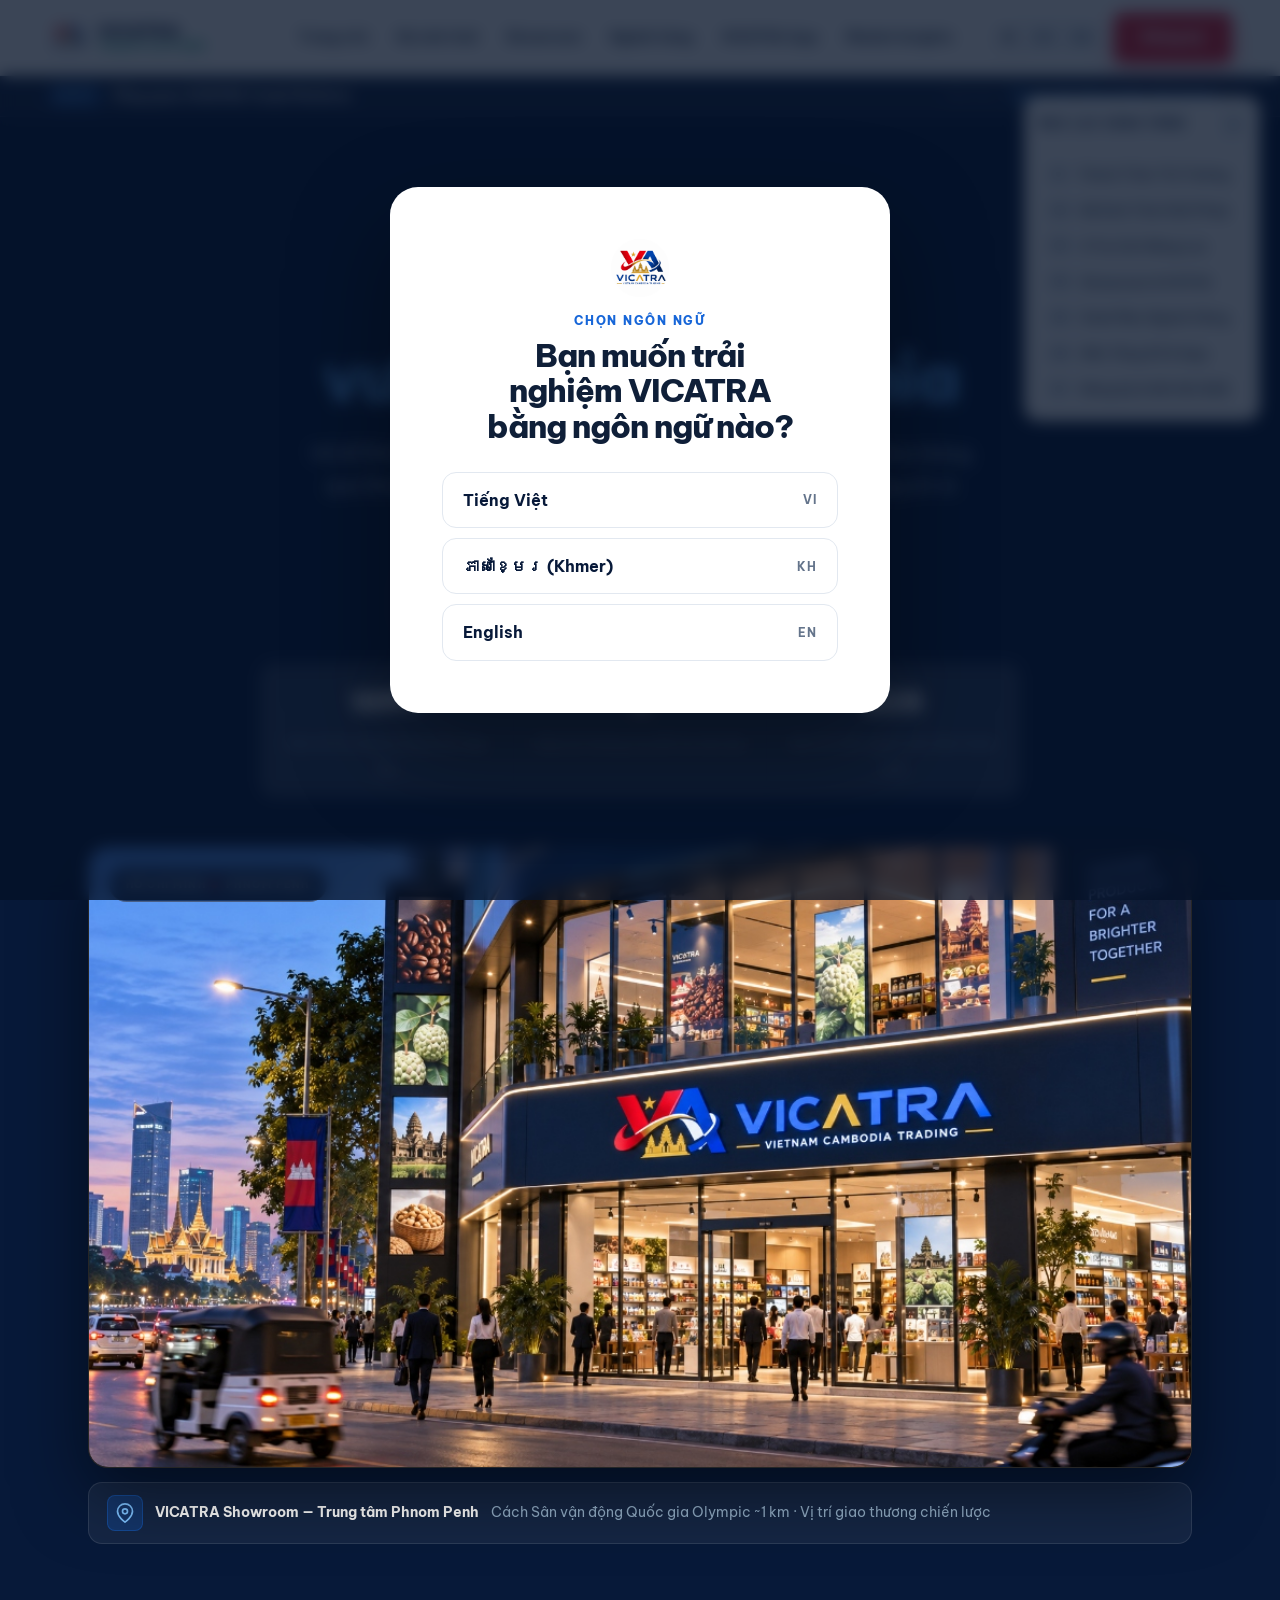
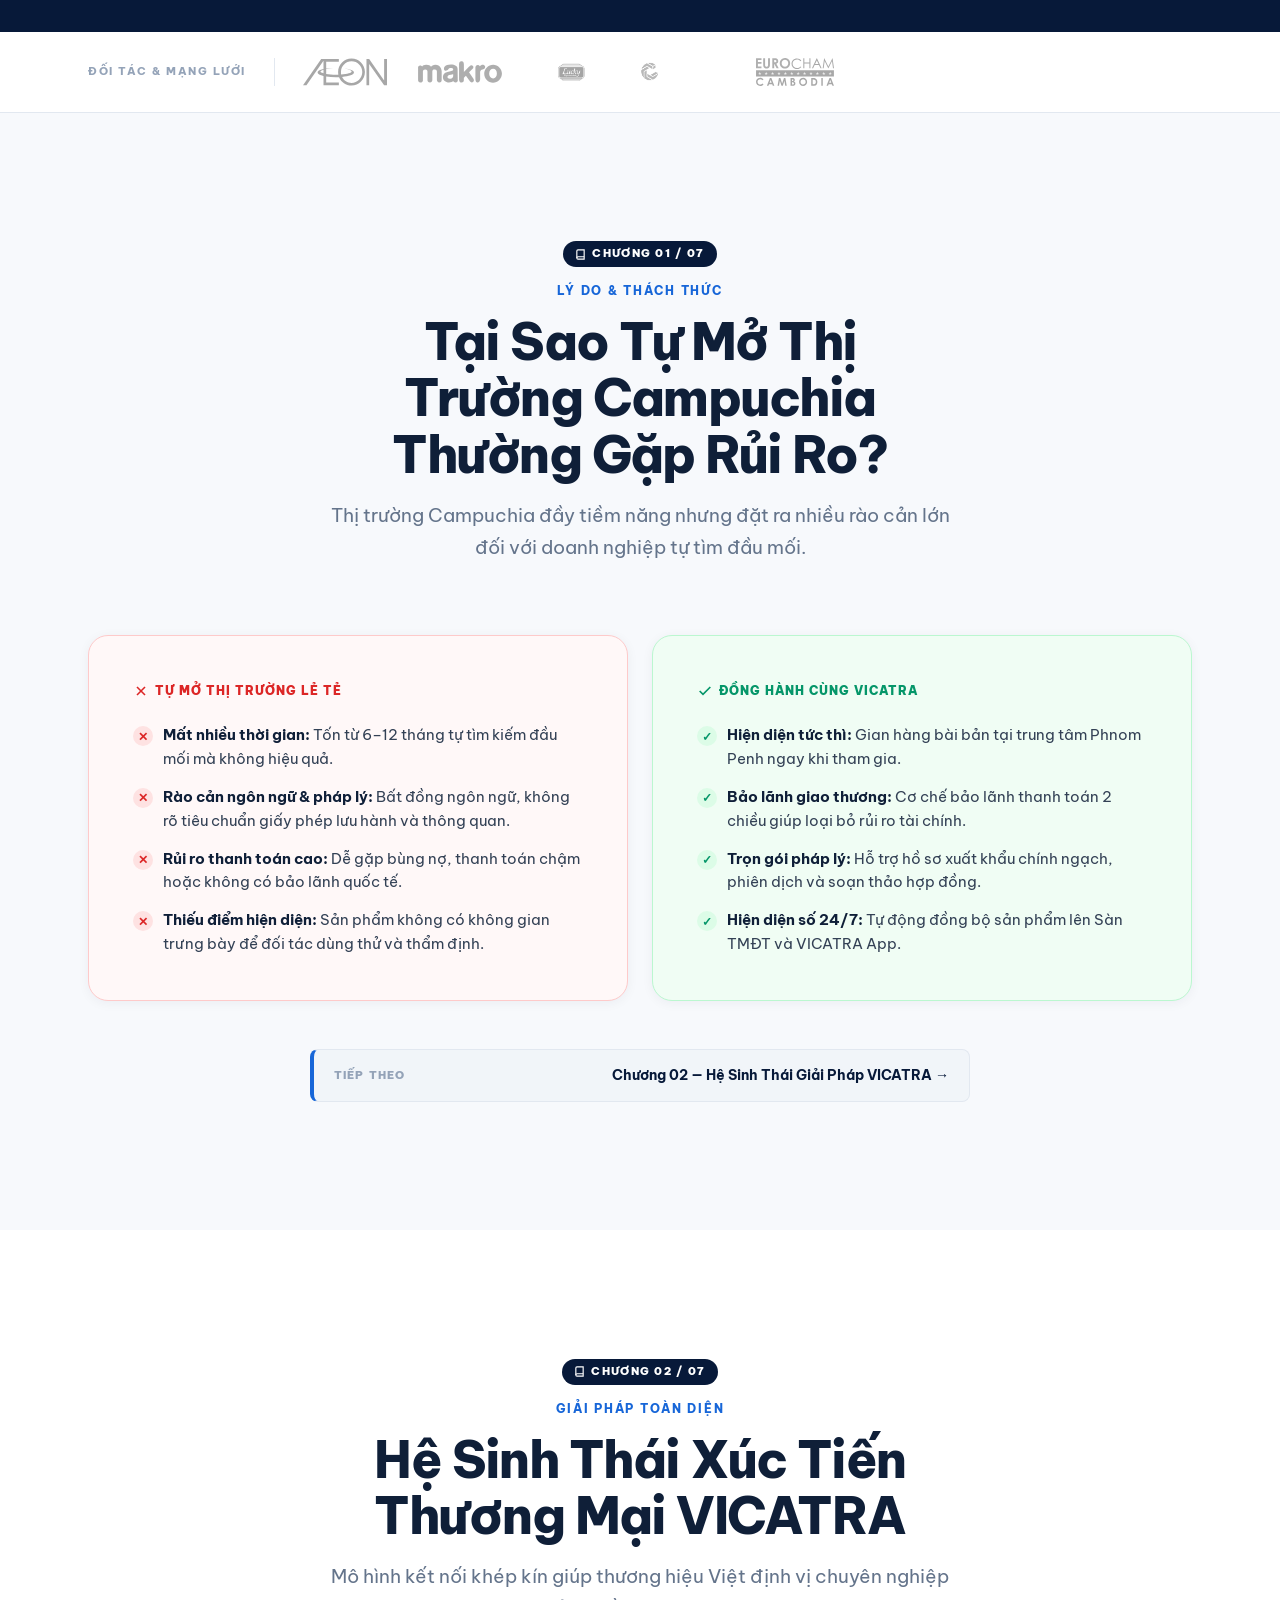
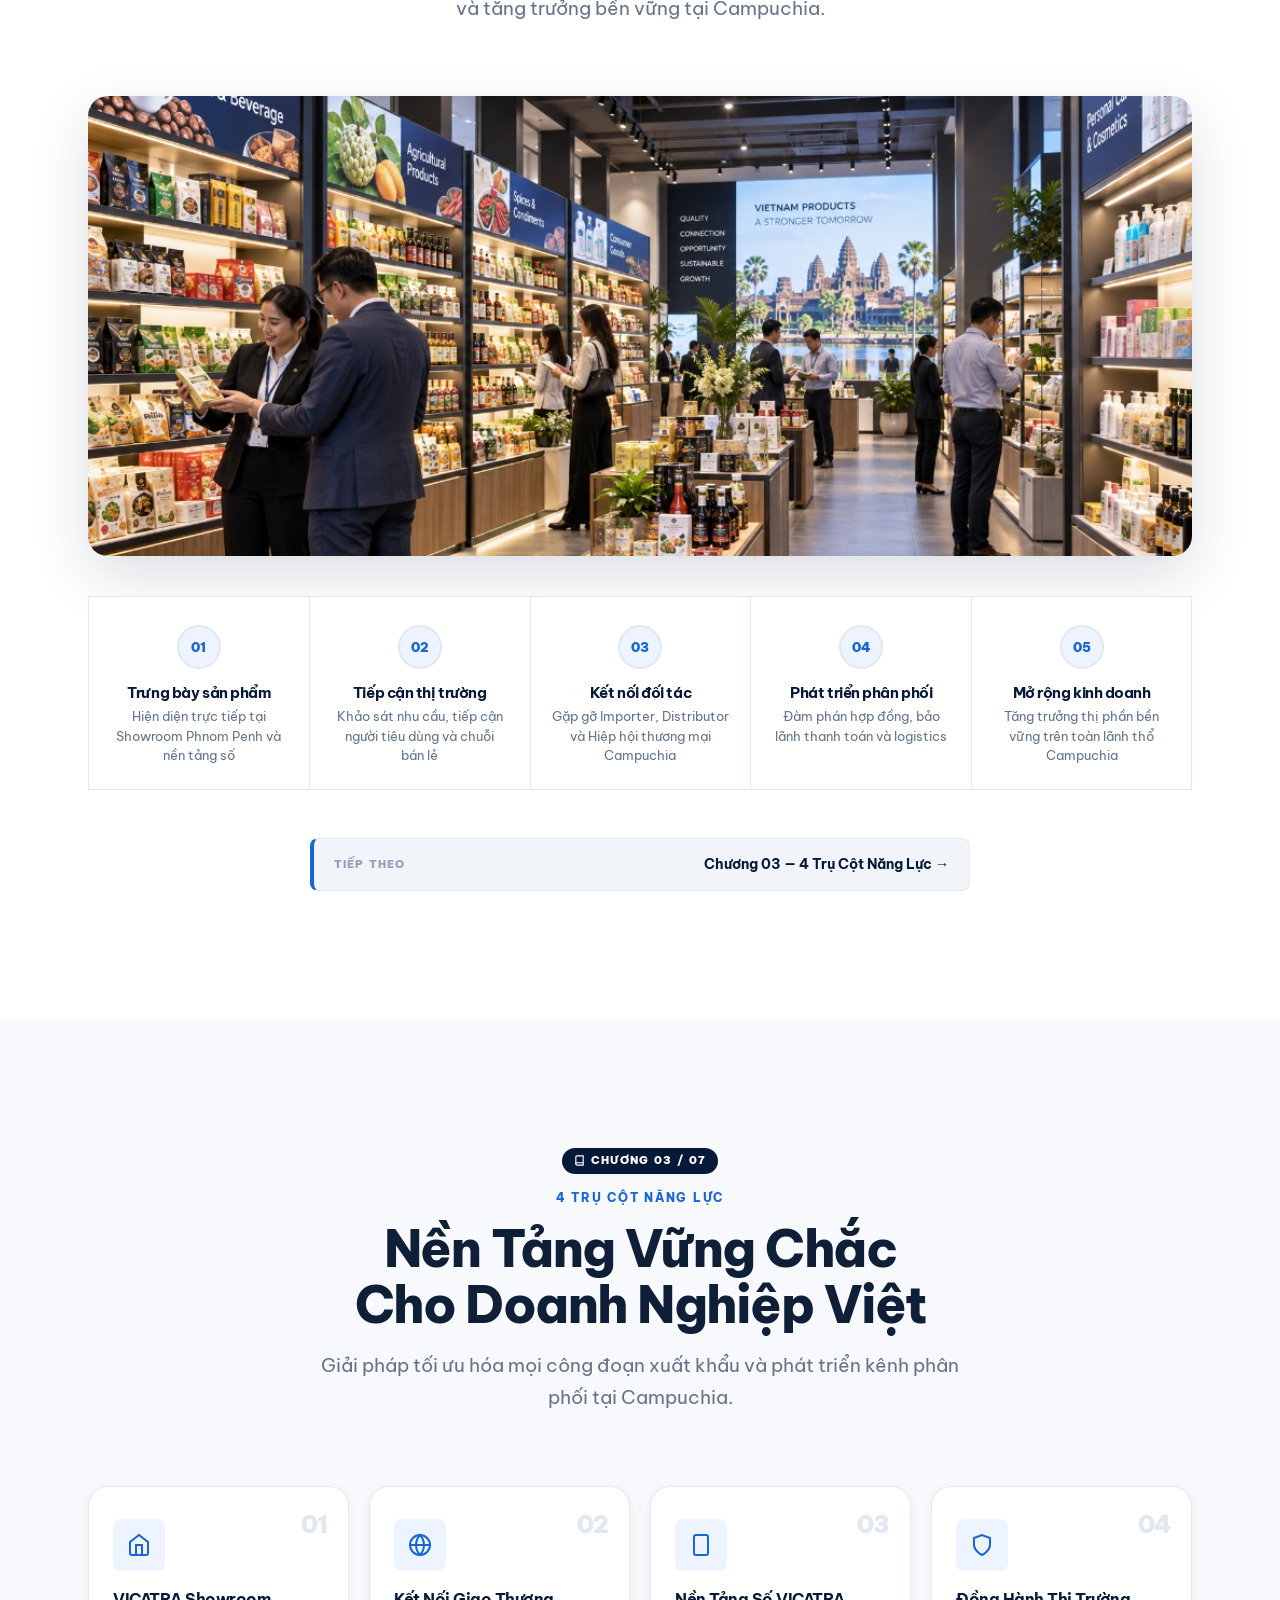
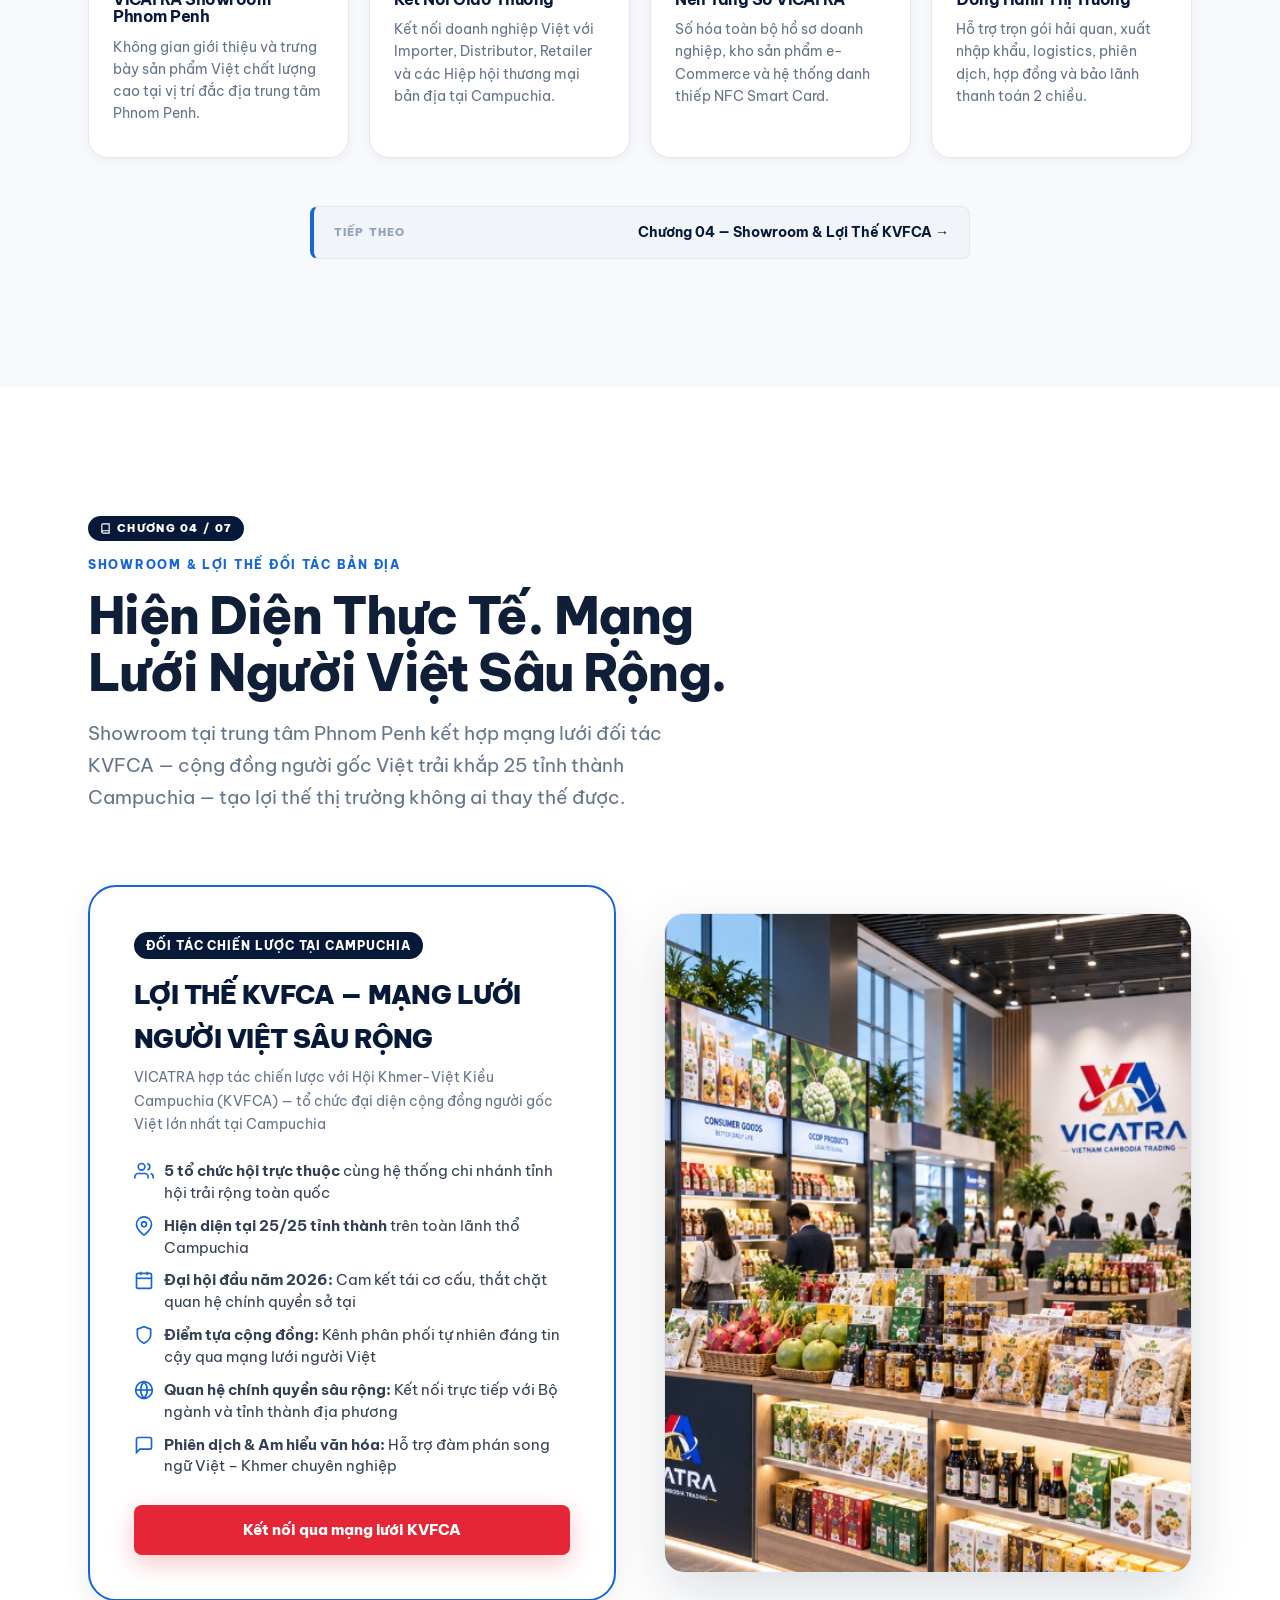
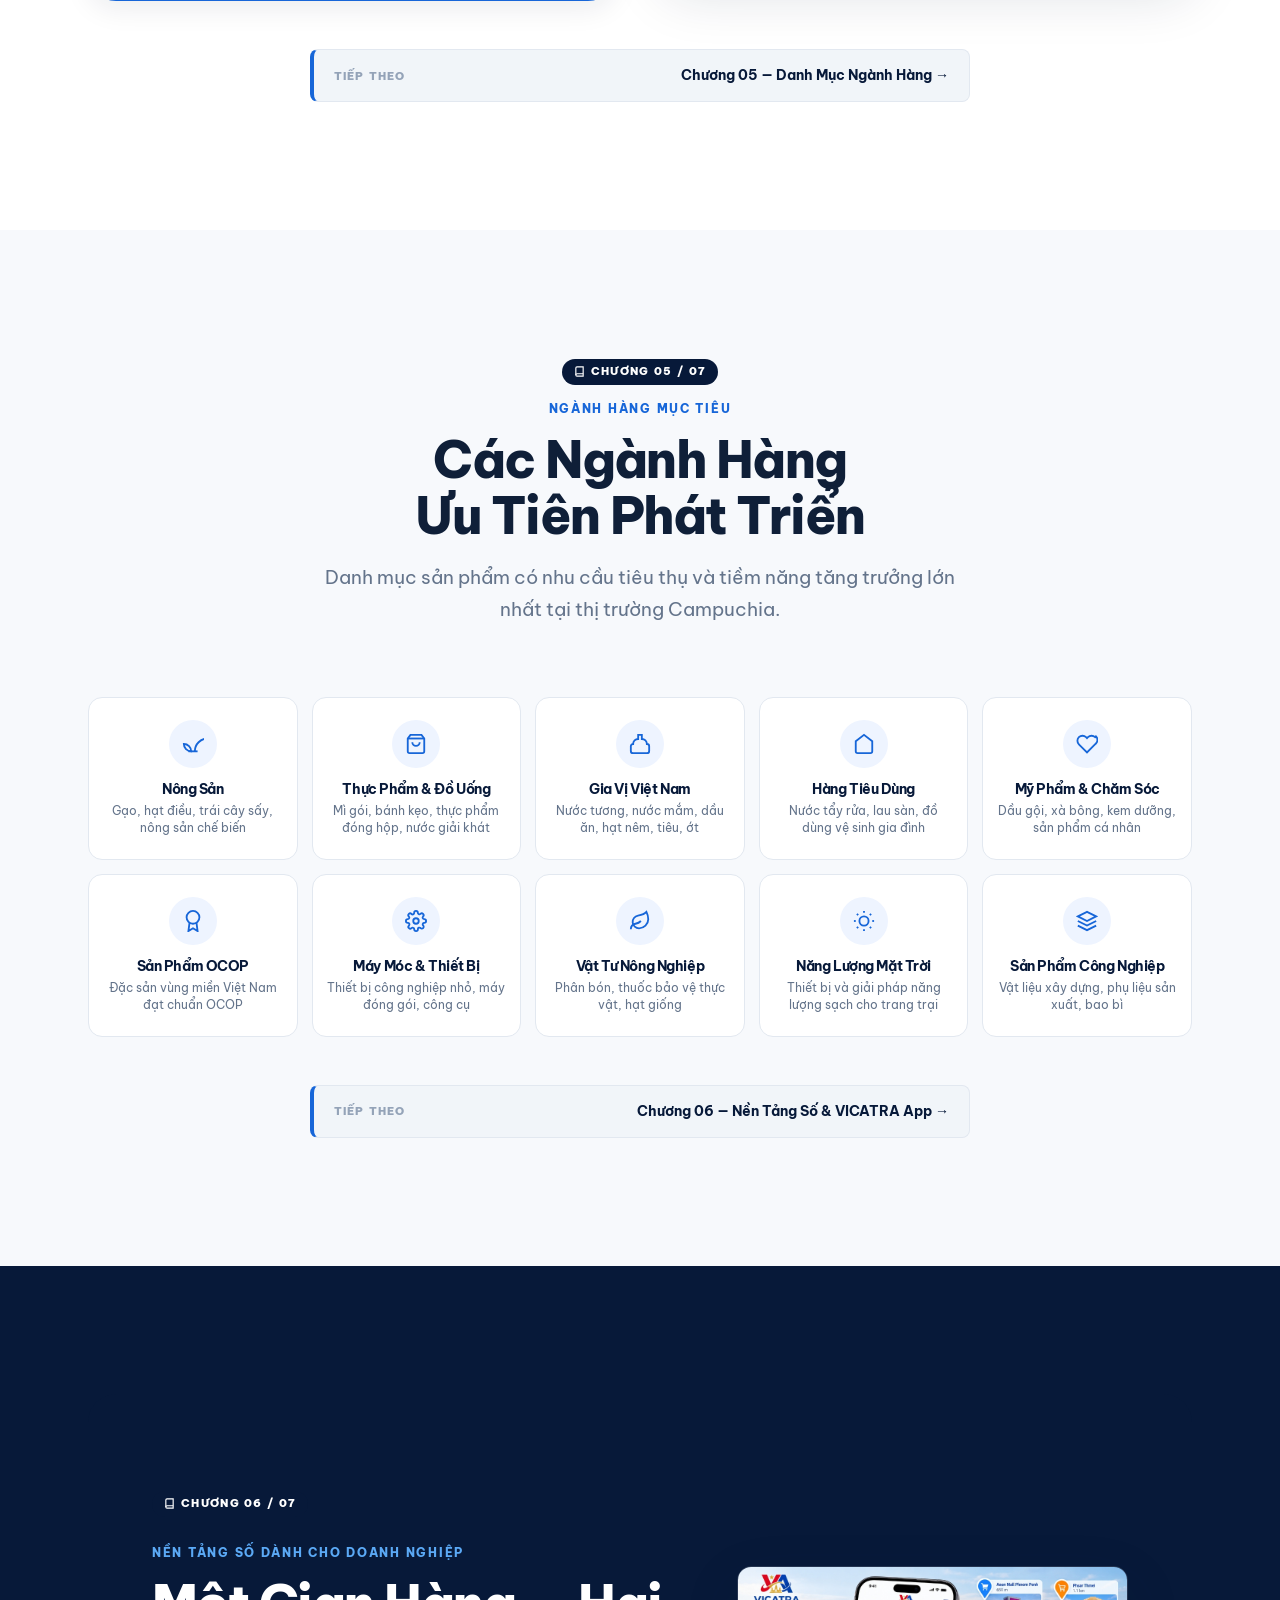
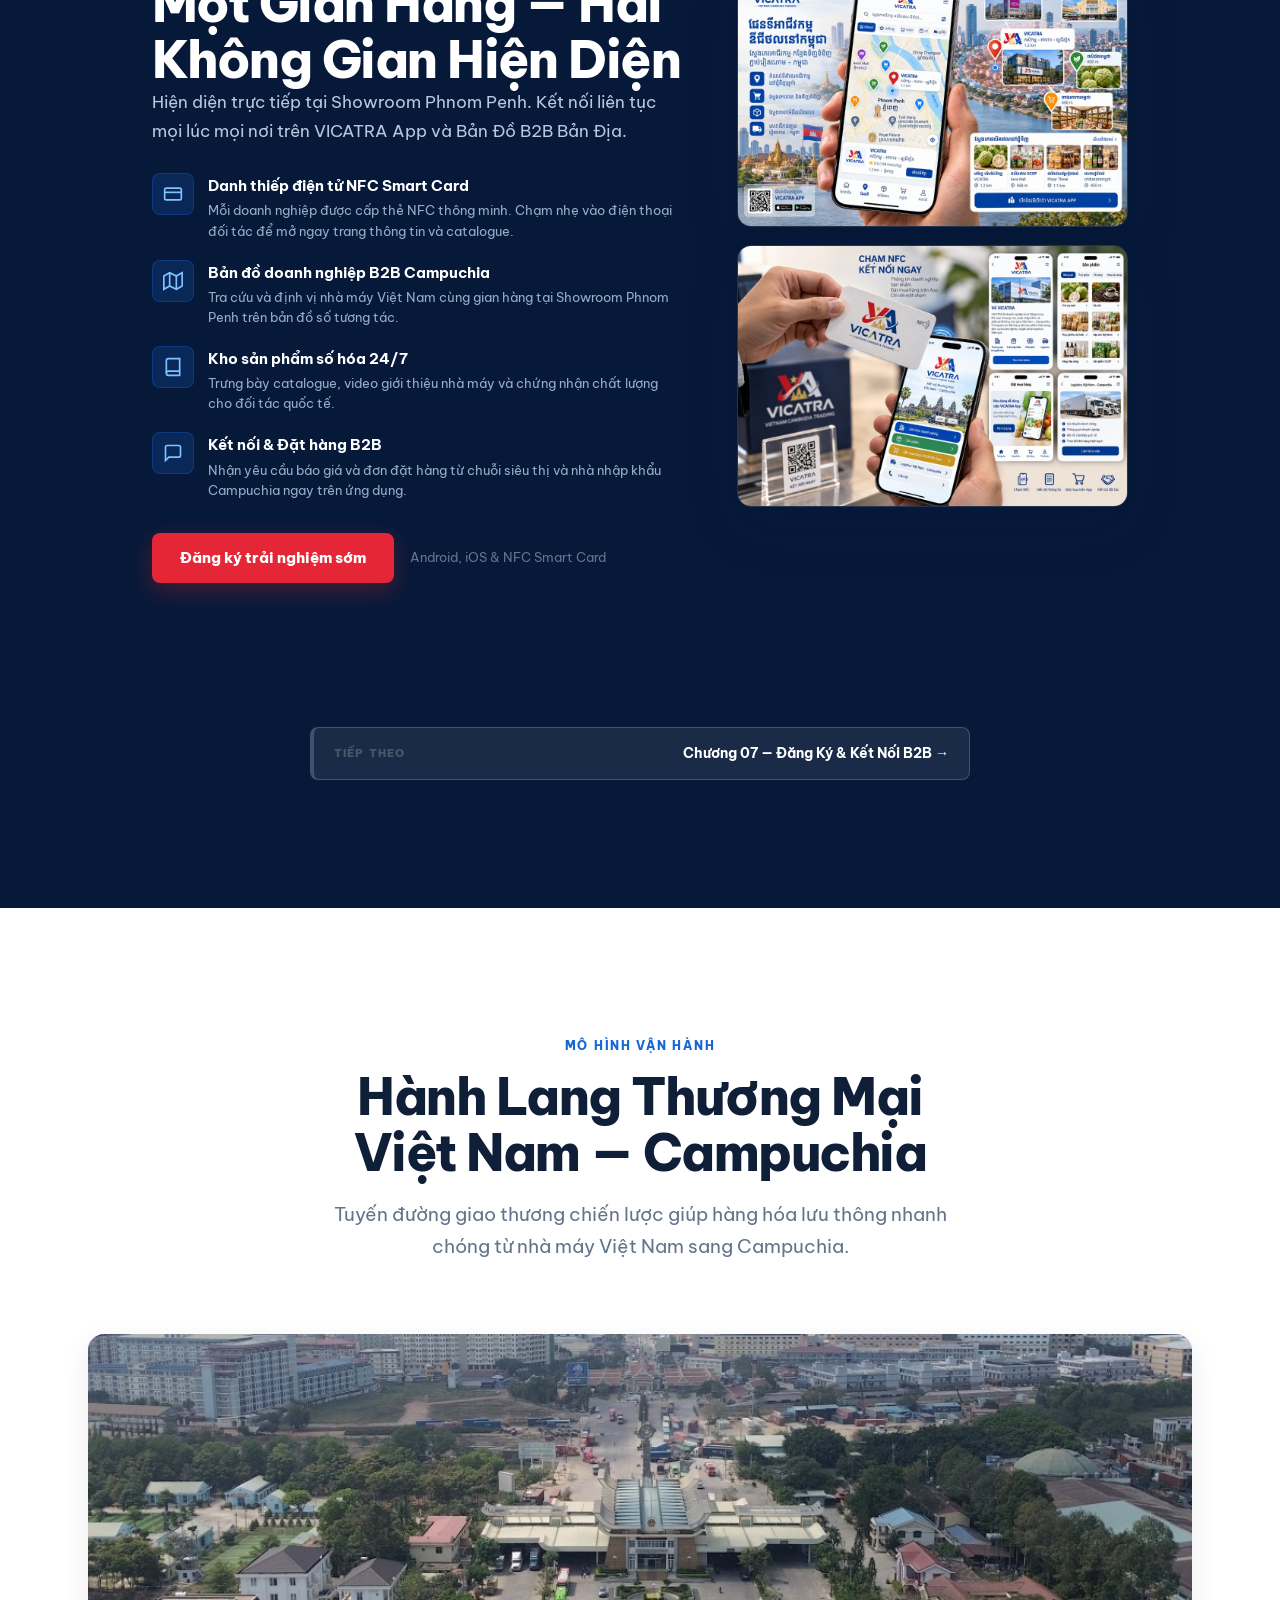
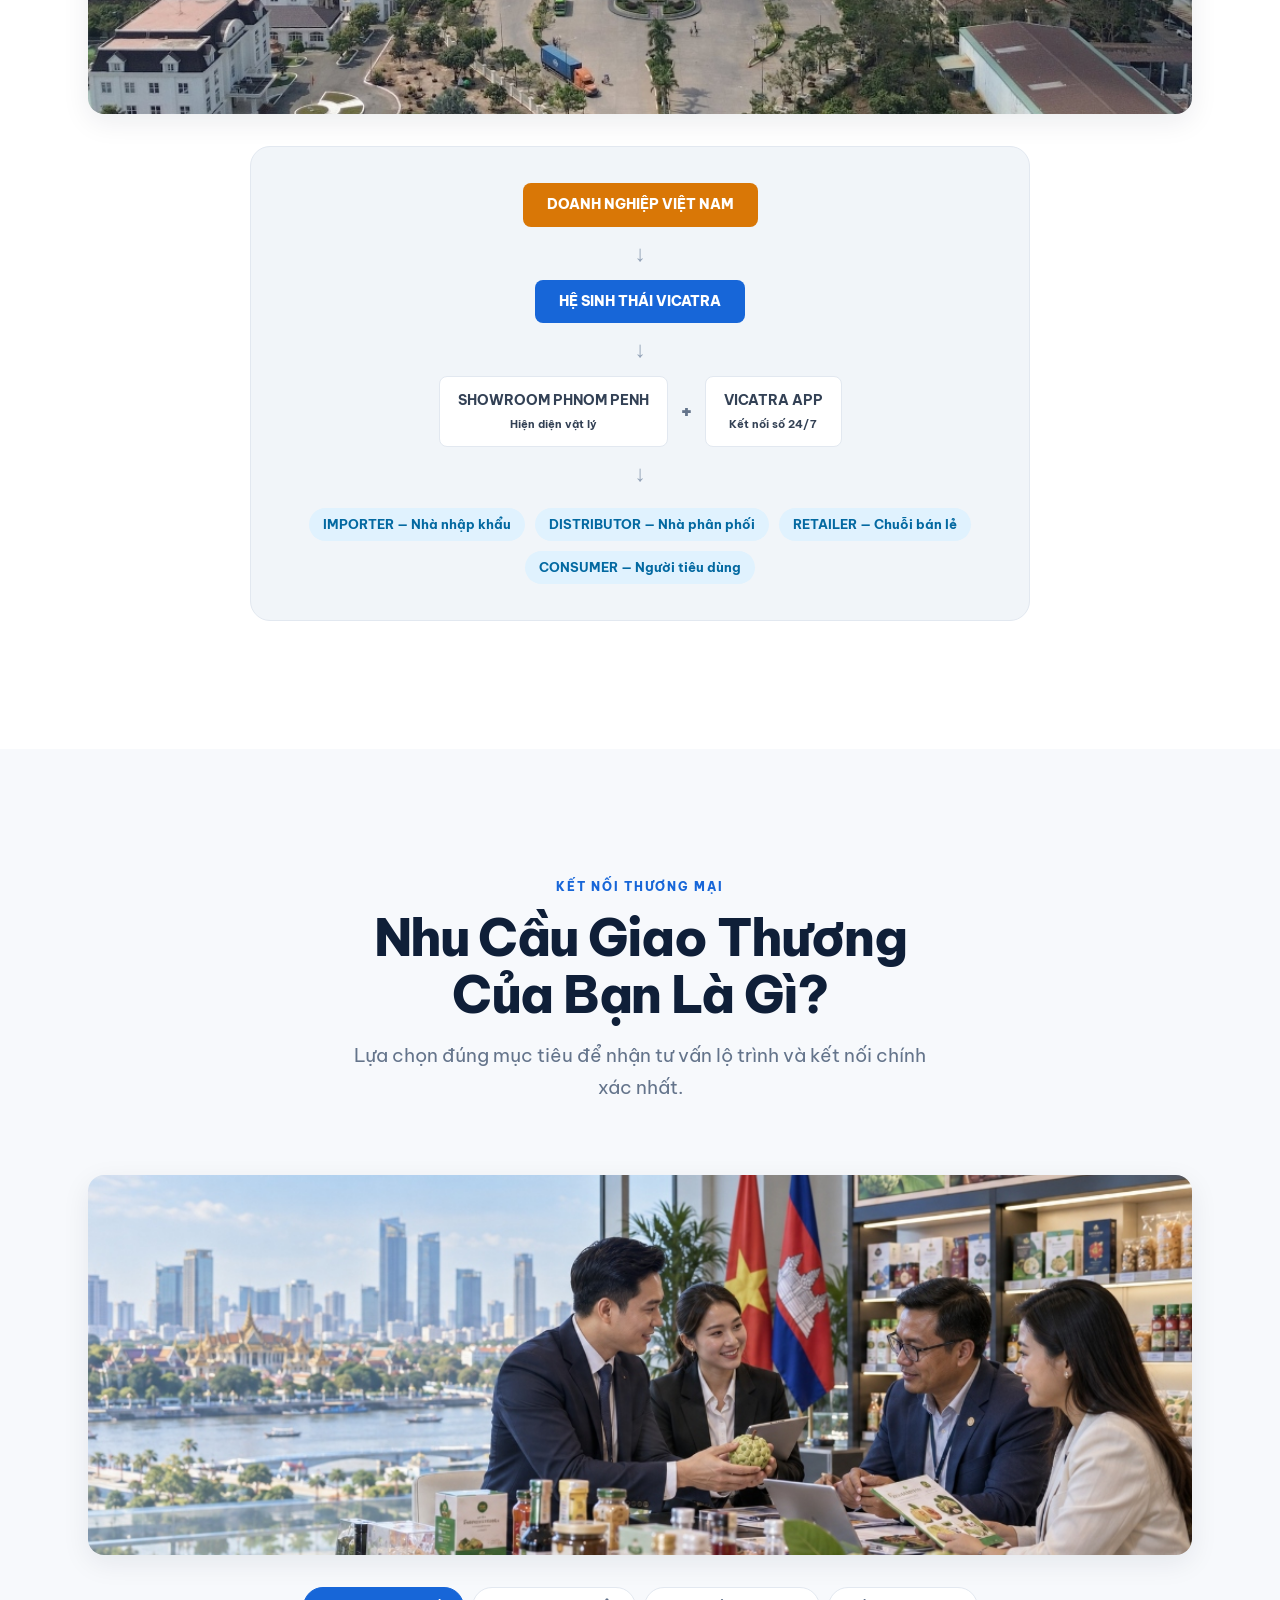
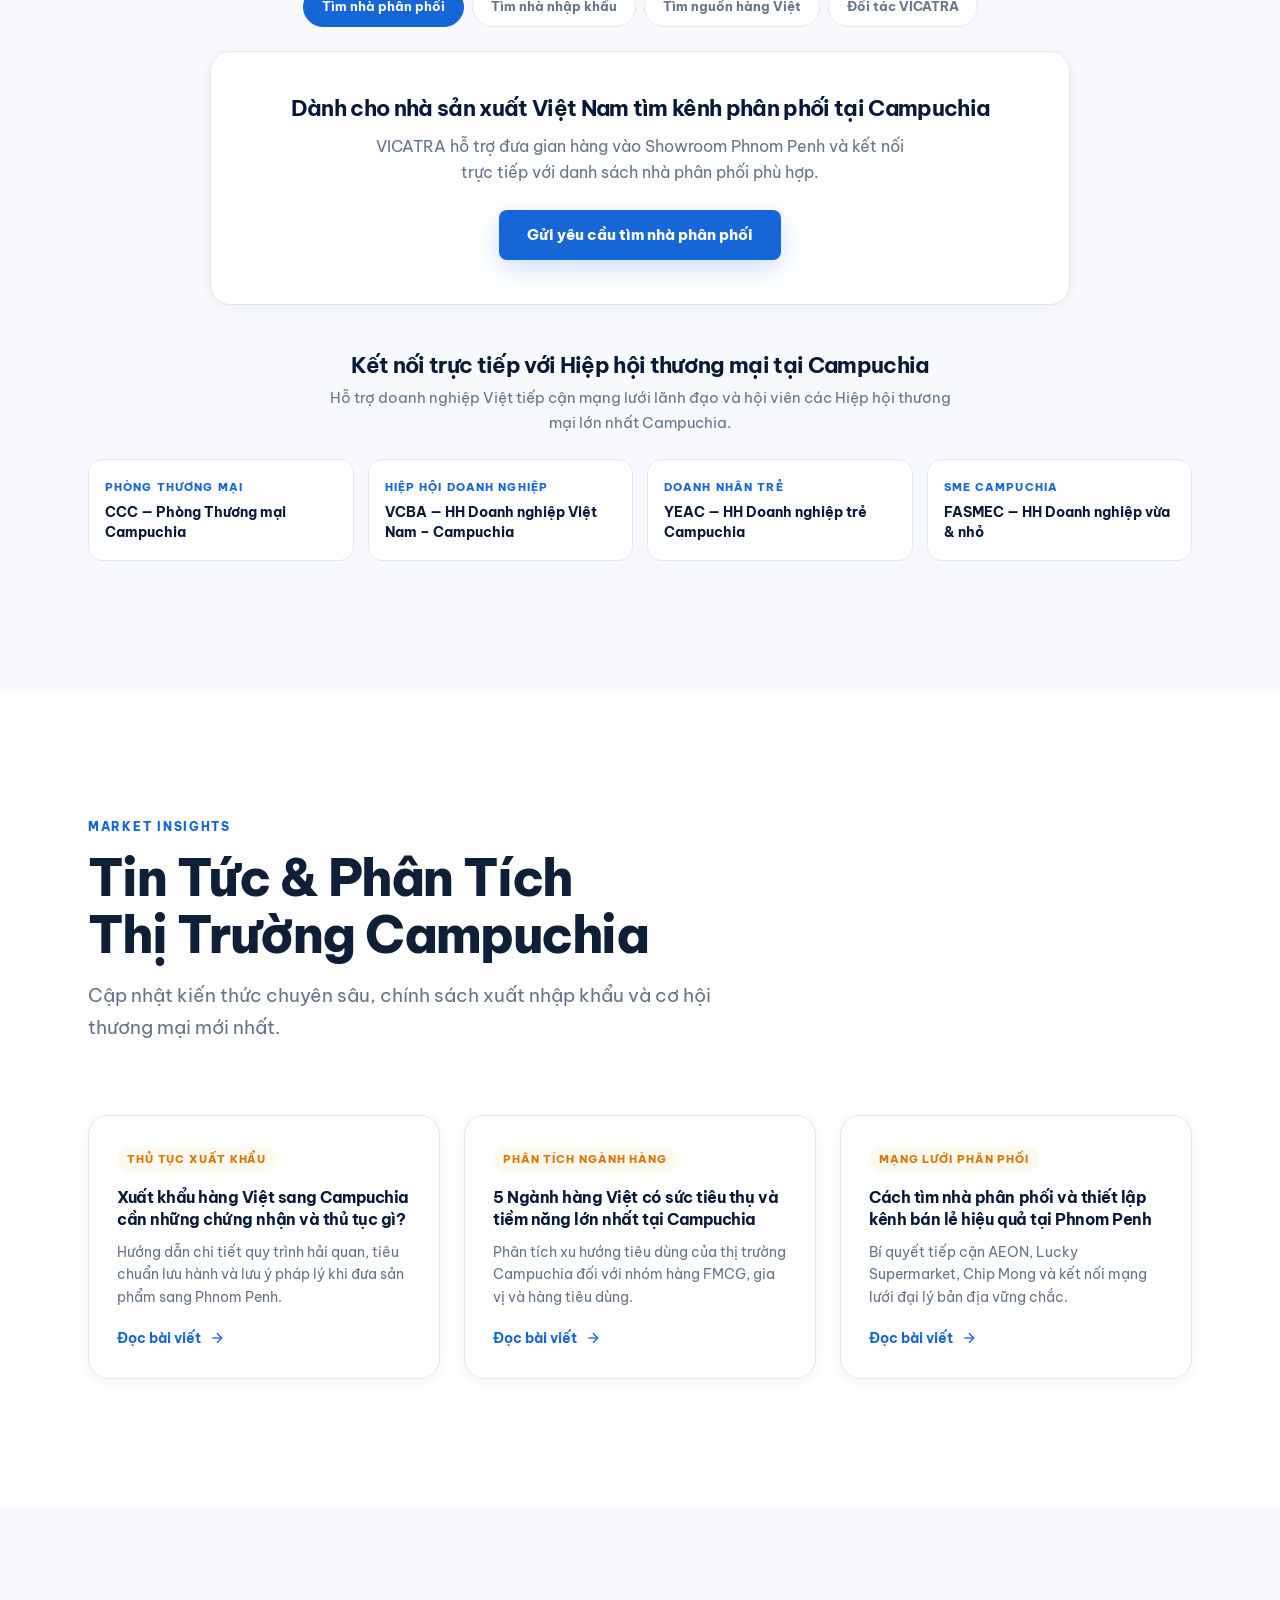
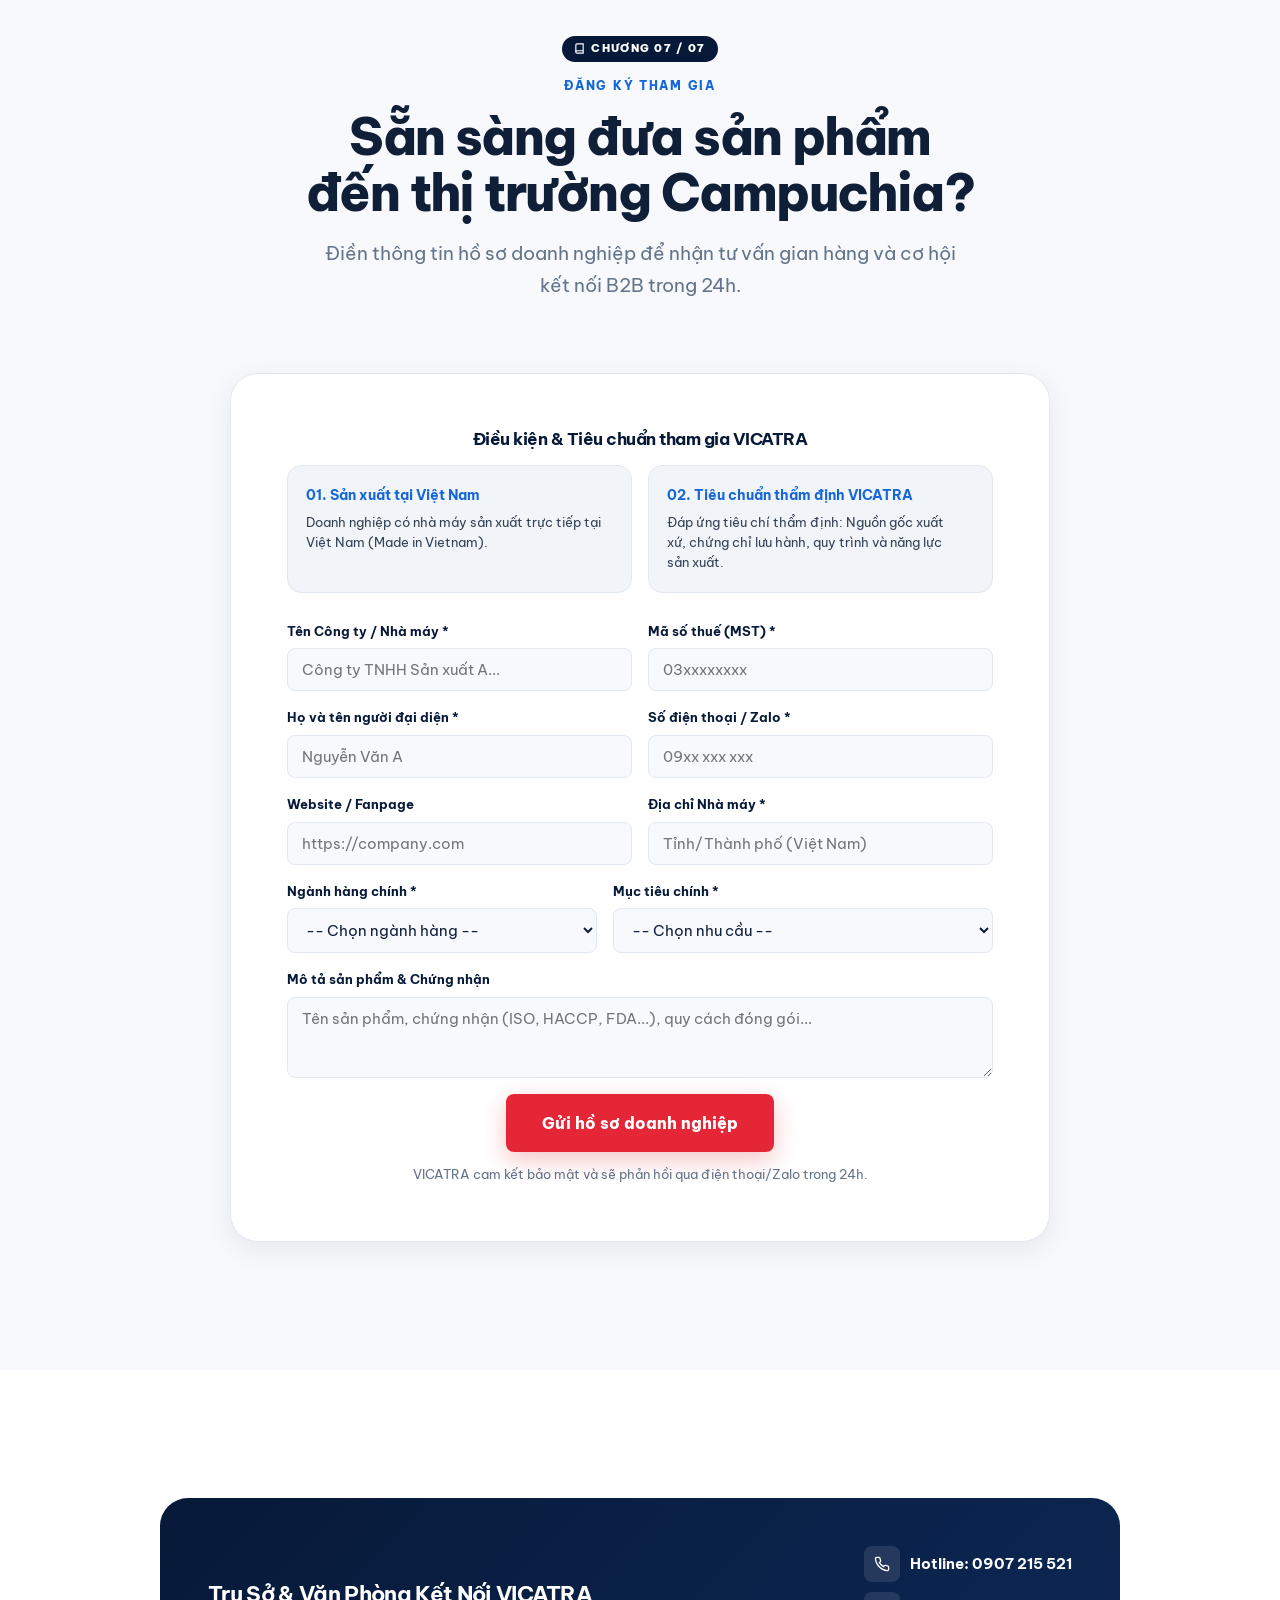
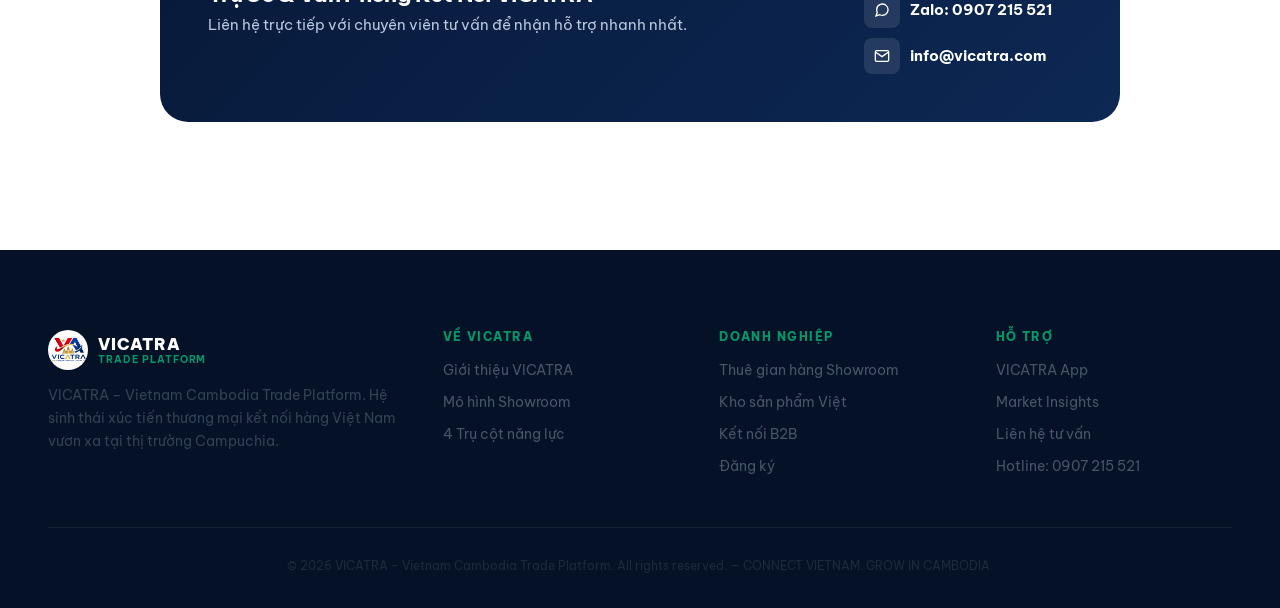
==== commit 7ba63818: "refactor: replace all VFS references with VICATRA across all languages" ====
--- a/index.html
+++ b/index.html
@@ -92,17 +92,24 @@
 <div class="reading-bar" id="readingStatusBar">
   <div class="reading-bar-inner">
     <div class="reading-bar-current">
-      <span class="reading-bar-label" data-i18n="readingLabel">Đang đọc:</span>
+      <span class="reading-ch-pill" id="readingChPill">01/07</span>
       <strong class="reading-bar-title" id="currentChapterTitle" data-i18n="readingIntro">Tổng quan VICATRA Trade Platform</strong>
     </div>
-    <div class="reading-bar-next">
+
+    <!-- Mobile Table of Contents button / remaining count -->
+    <button class="reading-mobile-toggle" id="readingMobileToggle" type="button" aria-label="Xem mục lục cuốn sách">
+      <span class="remaining-text" id="remainingCountText">Còn 6 phần</span>
+      <span class="toc-icon">☰</span>
+    </button>
+
+    <div class="reading-bar-next" id="readingBarNext">
       <span class="next-tag" data-i18n="readingNext">Tiếp theo:</span>
       <a href="#reason" id="nextChapterLink" data-i18n="ch01Title">Chương 01: Thách Thức Thị Trường →</a>
     </div>
   </div>
 </div>
 
-<!-- Chapter Navigator Sidebar -->
+<!-- Chapter Navigator Sidebar (Desktop) -->
 <aside class="chapter-nav" id="chapterNavigator" aria-label="Mục lục">
   <div class="chapter-nav-head">
     <span data-i18n="navToc">Mục lục hành trình</span>
@@ -118,6 +125,53 @@
     <li><a href="#register" data-chapter="7"><span class="ch-num">07</span><span data-i18n="ch07Short">Đăng Ký</span></a></li>
   </ul>
 </aside>
+
+<!-- Mobile Chapter Bottom Sheet (Mục lục hành trình trên Mobile) -->
+<div class="chapter-sheet" id="chapterSheet" aria-hidden="true">
+  <div class="sheet-backdrop" id="sheetBackdrop"></div>
+  <div class="sheet-panel">
+    <div class="sheet-handle"></div>
+    <div class="sheet-header">
+      <div>
+        <span class="sheet-eyebrow" data-i18n="sheetProgress">TIẾN TRÌNH ĐỌC</span>
+        <h3 class="sheet-title" id="sheetTitleSummary">Chương 01 / 07 · Còn 6 phần</h3>
+      </div>
+      <button class="sheet-close" id="sheetClose" type="button" aria-label="Đóng mục lục">×</button>
+    </div>
+
+    <!-- Visual 7-step dot line -->
+    <div class="sheet-progress-wrap">
+      <div class="sheet-progress-bar">
+        <div class="sheet-progress-fill" id="sheetProgressFill" style="width: 14%;"></div>
+      </div>
+      <div class="sheet-dots" id="sheetDots">
+        <span class="dot active">1</span>
+        <span class="dot">2</span>
+        <span class="dot">3</span>
+        <span class="dot">4</span>
+        <span class="dot">5</span>
+        <span class="dot">6</span>
+        <span class="dot">7</span>
+      </div>
+    </div>
+
+    <!-- Chapter list with interactive status -->
+    <div class="sheet-list" id="sheetList">
+      <!-- Generated dynamically by script.js -->
+    </div>
+
+    <div class="sheet-footer">
+      <a class="btn btn--primary" href="#register" style="width:100%;justify-content:center" data-i18n="heroPrimary">Đăng ký doanh nghiệp</a>
+    </div>
+  </div>
+</div>
+
+<!-- Mobile Floating Reader Indicator (Sticky bottom pill) -->
+<button class="mobile-reader-pill" id="mobileReaderPill" type="button" aria-label="Xem tiến trình đọc">
+  <span class="pill-ch" id="pillCh">01/07</span>
+  <span class="pill-title" id="pillTitle">Chương 01: Thách Thức</span>
+  <span class="pill-remaining" id="pillRemaining">Còn 6 phần ▴</span>
+</button>
 
 <!-- Mobile Drawer -->
 <div class="mobile-drawer" id="mobileDrawer">
@@ -330,7 +384,7 @@
       <article class="pillar-card">
         <span class="pillar-num">01</span>
         <div class="pillar-icon"><svg width="24" height="24" viewBox="0 0 24 24" fill="none" stroke="currentColor" stroke-width="2"><path d="M3 9l9-7 9 7v11a2 2 0 0 1-2 2H5a2 2 0 0 1-2-2z"/><polyline points="9 22 9 12 15 12 15 22"/></svg></div>
-        <h3 data-i18n="pillar1Title">Vietnam Factory Showroom</h3>
+        <h3 data-i18n="pillar1Title">VICATRA Showroom Phnom Penh</h3>
         <p data-i18n="pillar1Text">Không gian giới thiệu và trưng bày sản phẩm Việt chất lượng cao tại vị trí đắc địa trung tâm Phnom Penh.</p>
       </article>
       <article class="pillar-card">
@@ -658,14 +712,14 @@
     </div>
 
     <div class="register-box reveal">
-      <h4 style="text-align:center;margin-bottom:16px;color:var(--navy)" data-i18n="reqHeading">Điều kiện &amp; Tiêu chuẩn tham gia VFS</h4>
+      <h4 style="text-align:center;margin-bottom:16px;color:var(--navy)" data-i18n="reqHeading">Điều kiện &amp; Tiêu chuẩn tham gia VICATRA</h4>
       <div class="requirements-grid">
         <div class="req-card">
           <strong data-i18n="req1Title">01. Sản xuất tại Việt Nam</strong>
           <p data-i18n="req1Text">Doanh nghiệp có nhà máy sản xuất trực tiếp tại Việt Nam (Made in Vietnam).</p>
         </div>
         <div class="req-card">
-          <strong data-i18n="req2Title">02. Tiêu chuẩn thẩm định VFS</strong>
+          <strong data-i18n="req2Title">02. Tiêu chuẩn thẩm định VICATRA</strong>
           <p data-i18n="req2Text">Đáp ứng tiêu chí thẩm định: Nguồn gốc xuất xứ, chứng chỉ lưu hành, quy trình và năng lực sản xuất.</p>
         </div>
       </div>
--- a/styles.css
+++ b/styles.css
@@ -312,14 +312,58 @@
 .next-chapter a{font-weight:700;font-size:.88rem;color:var(--navy);transition:color var(--ease)}
 .next-chapter a:hover{color:var(--blue)}
 
-.reading-bar{position:sticky;top:76px;z-index:90;background:rgba(7,25,57,.94);color:#fff;padding:7px var(--gutter);backdrop-filter:blur(8px);border-bottom:1px solid rgba(255,255,255,.08)}
-.reading-bar-inner{width:min(var(--max),100%);margin-inline:auto;display:flex;align-items:center;justify-content:space-between;gap:12px}
-.reading-bar-current{display:flex;align-items:center;gap:8px;font-size:.8rem}
-.reading-bar-label{font-size:.68rem;font-weight:700;text-transform:uppercase;letter-spacing:.1em;color:#475569}
-.reading-bar-title{font-weight:700;color:#fff}
-.reading-bar-next{font-size:.77rem}
+.reading-bar{position:sticky;top:76px;z-index:90;background:rgba(7,25,57,.95);color:#fff;padding:8px var(--gutter);backdrop-filter:blur(10px);border-bottom:1px solid rgba(255,255,255,.08)}
+.reading-bar-inner{width:min(var(--max),100%);margin-inline:auto;display:flex;align-items:center;justify-content:space-between;gap:10px}
+.reading-bar-current{display:flex;align-items:center;gap:8px;font-size:.8rem;min-width:0}
+.reading-ch-pill{display:inline-block;background:rgba(23,102,216,.3);border:1px solid rgba(91,169,245,.4);color:#7ec2ff;font-size:.68rem;font-weight:900;padding:2px 7px;border-radius:999px;letter-spacing:.04em;flex-shrink:0}
+.reading-bar-title{font-weight:700;color:#fff;white-space:nowrap;overflow:hidden;text-overflow:ellipsis}
+.reading-mobile-toggle{display:none;align-items:center;gap:6px;background:rgba(255,255,255,.1);border:1px solid rgba(255,255,255,.18);color:#fff;padding:4px 10px;border-radius:999px;font-size:.74rem;font-weight:700;cursor:pointer;flex-shrink:0;transition:all var(--ease)}
+.reading-mobile-toggle:hover{background:rgba(255,255,255,.2)}
+.remaining-text{color:#94afc8;font-size:.7rem}
+.toc-icon{font-size:.8rem;color:#5ba9f5}
+.reading-bar-next{font-size:.77rem;white-space:nowrap;flex-shrink:0}
 .reading-bar-next .next-tag{color:#475569;margin-right:6px}
 .reading-bar-next a{color:#5ba9f5;font-weight:700}
+
+/* ── Mobile Floating Reader Indicator ── */
+.mobile-reader-pill{position:fixed;bottom:20px;left:50%;transform:translateX(-50%) translateY(120px);z-index:180;display:none;align-items:center;gap:8px;padding:8px 16px;background:rgba(7,25,57,.95);border:1.5px solid rgba(91,169,245,.4);border-radius:999px;box-shadow:0 12px 36px rgba(0,0,0,.45);backdrop-filter:blur(12px);color:#fff;font-size:.78rem;font-weight:700;cursor:pointer;transition:transform .3s cubic-bezier(.4,0,.2,1);max-width:92vw;white-space:nowrap}
+.mobile-reader-pill.visible{transform:translateX(-50%) translateY(0)}
+.pill-ch{background:var(--blue);color:#fff;font-size:.66rem;font-weight:900;padding:2px 6px;border-radius:999px;flex-shrink:0}
+.pill-title{max-width:140px;overflow:hidden;text-overflow:ellipsis;white-space:nowrap}
+.pill-remaining{font-size:.7rem;color:#7ec2ff;background:rgba(255,255,255,.1);padding:2px 7px;border-radius:999px;flex-shrink:0}
+
+/* ── Mobile Chapter Bottom Sheet ── */
+.chapter-sheet{position:fixed;inset:0;z-index:400;visibility:hidden;opacity:0;transition:visibility var(--ease),opacity var(--ease)}
+.chapter-sheet.open{visibility:visible;opacity:1}
+.sheet-backdrop{position:absolute;inset:0;background:rgba(4,17,39,.7);backdrop-filter:blur(6px)}
+.sheet-panel{position:absolute;bottom:0;left:0;right:0;max-height:85vh;background:var(--surface);border-radius:24px 24px 0 0;box-shadow:0 -10px 40px rgba(0,0,0,.3);padding:12px 20px 24px;transform:translateY(100%);transition:transform .35s cubic-bezier(.4,0,.2,1);overflow-y:auto;display:flex;flex-direction:column}
+.chapter-sheet.open .sheet-panel{transform:translateY(0)}
+.sheet-handle{width:40px;height:4px;background:var(--line);border-radius:999px;margin:0 auto 14px}
+.sheet-header{display:flex;align-items:flex-start;justify-content:space-between;margin-bottom:16px;padding-bottom:12px;border-bottom:1px solid var(--line)}
+.sheet-eyebrow{display:block;font-size:.65rem;font-weight:900;letter-spacing:.12em;text-transform:uppercase;color:var(--blue);margin-bottom:3px}
+.sheet-title{font-size:1.05rem;font-weight:900;color:var(--navy);line-height:1.3}
+.sheet-close{width:32px;height:32px;border-radius:var(--r-sm);background:var(--line-2);display:grid;place-items:center;font-size:1.2rem;color:var(--muted);cursor:pointer}
+.sheet-progress-wrap{position:relative;margin-bottom:20px;padding-inline:6px}
+.sheet-progress-bar{position:absolute;top:50%;left:14px;right:14px;transform:translateY(-50%);height:3px;background:var(--line);z-index:1}
+.sheet-progress-fill{height:100%;background:linear-gradient(90deg,var(--blue),var(--green));transition:width .3s ease}
+.sheet-dots{position:relative;z-index:2;display:flex;justify-content:space-between}
+.sheet-dots .dot{width:24px;height:24px;border-radius:50%;background:var(--surface);border:2px solid var(--line);display:grid;place-items:center;font-size:.65rem;font-weight:900;color:var(--muted);transition:all var(--ease)}
+.sheet-dots .dot.completed{background:var(--green);border-color:var(--green);color:#fff}
+.sheet-dots .dot.active{background:var(--navy);border-color:var(--blue);color:#fff;box-shadow:0 0 0 3px rgba(23,102,216,.25)}
+.sheet-list{display:grid;gap:8px;margin-bottom:20px;max-height:45vh;overflow-y:auto;padding-right:2px}
+.sheet-item{display:flex;align-items:center;justify-content:space-between;gap:12px;padding:10px 14px;border-radius:var(--r-md);border:1.5px solid var(--line);background:var(--surface);transition:all var(--ease);text-decoration:none}
+.sheet-item:hover{border-color:var(--blue);background:var(--blue-soft)}
+.sheet-item.active{background:#f0f7ff;border-color:var(--blue)}
+.sheet-item-left{display:flex;align-items:center;gap:10px}
+.sheet-ch-num{width:26px;height:26px;border-radius:6px;background:var(--line-2);display:grid;place-items:center;font-size:.7rem;font-weight:900;color:var(--navy);flex-shrink:0}
+.sheet-item.active .sheet-ch-num{background:var(--blue);color:#fff}
+.sheet-item.completed .sheet-ch-num{background:#dcfce7;color:var(--green)}
+.sheet-ch-name{font-size:.84rem;font-weight:700;color:var(--ink);line-height:1.3}
+.sheet-status-tag{font-size:.68rem;font-weight:800;padding:3px 8px;border-radius:999px;white-space:nowrap;flex-shrink:0}
+.sheet-status-tag.read{background:#dcfce7;color:#15803d}
+.sheet-status-tag.reading{background:#dbeafe;color:#1d4ed8}
+.sheet-status-tag.remaining{background:var(--line-2);color:var(--muted)}
+.sheet-footer{margin-top:auto;padding-top:10px}
 
 /* ── 24. FOOTER ────────────────────────────────────────────── */
 .site-footer{background:#041127;color:#64748b;padding:clamp(56px,8vw,80px) var(--gutter) 32px}
@@ -371,6 +415,10 @@
   .form-grid-2{grid-template-columns:1fr}
   .contact-strip{flex-direction:column;text-align:center}
   .contact-links{align-items:center}
+  .reading-bar-next{display:none}
+  .reading-mobile-toggle{display:inline-flex}
+  .mobile-reader-pill{display:inline-flex}
+  .reading-bar-title{max-width:180px}
 }
 @media(max-width:640px){
   h1{font-size:clamp(2rem,9vw,2.8rem)}
@@ -385,7 +433,7 @@
   .step{border-right:1px solid var(--line)}
   .insights-grid{grid-template-columns:1fr}
   .assoc-grid{grid-template-columns:1fr 1fr}
-  .reading-bar-next{display:none}
+  .reading-bar-title{max-width:130px}
   .next-chapter{flex-direction:column;text-align:center;gap:6px}
   .footer-grid{grid-template-columns:1fr;gap:28px}
   .logo-strip-inner{flex-wrap:wrap;gap:14px}
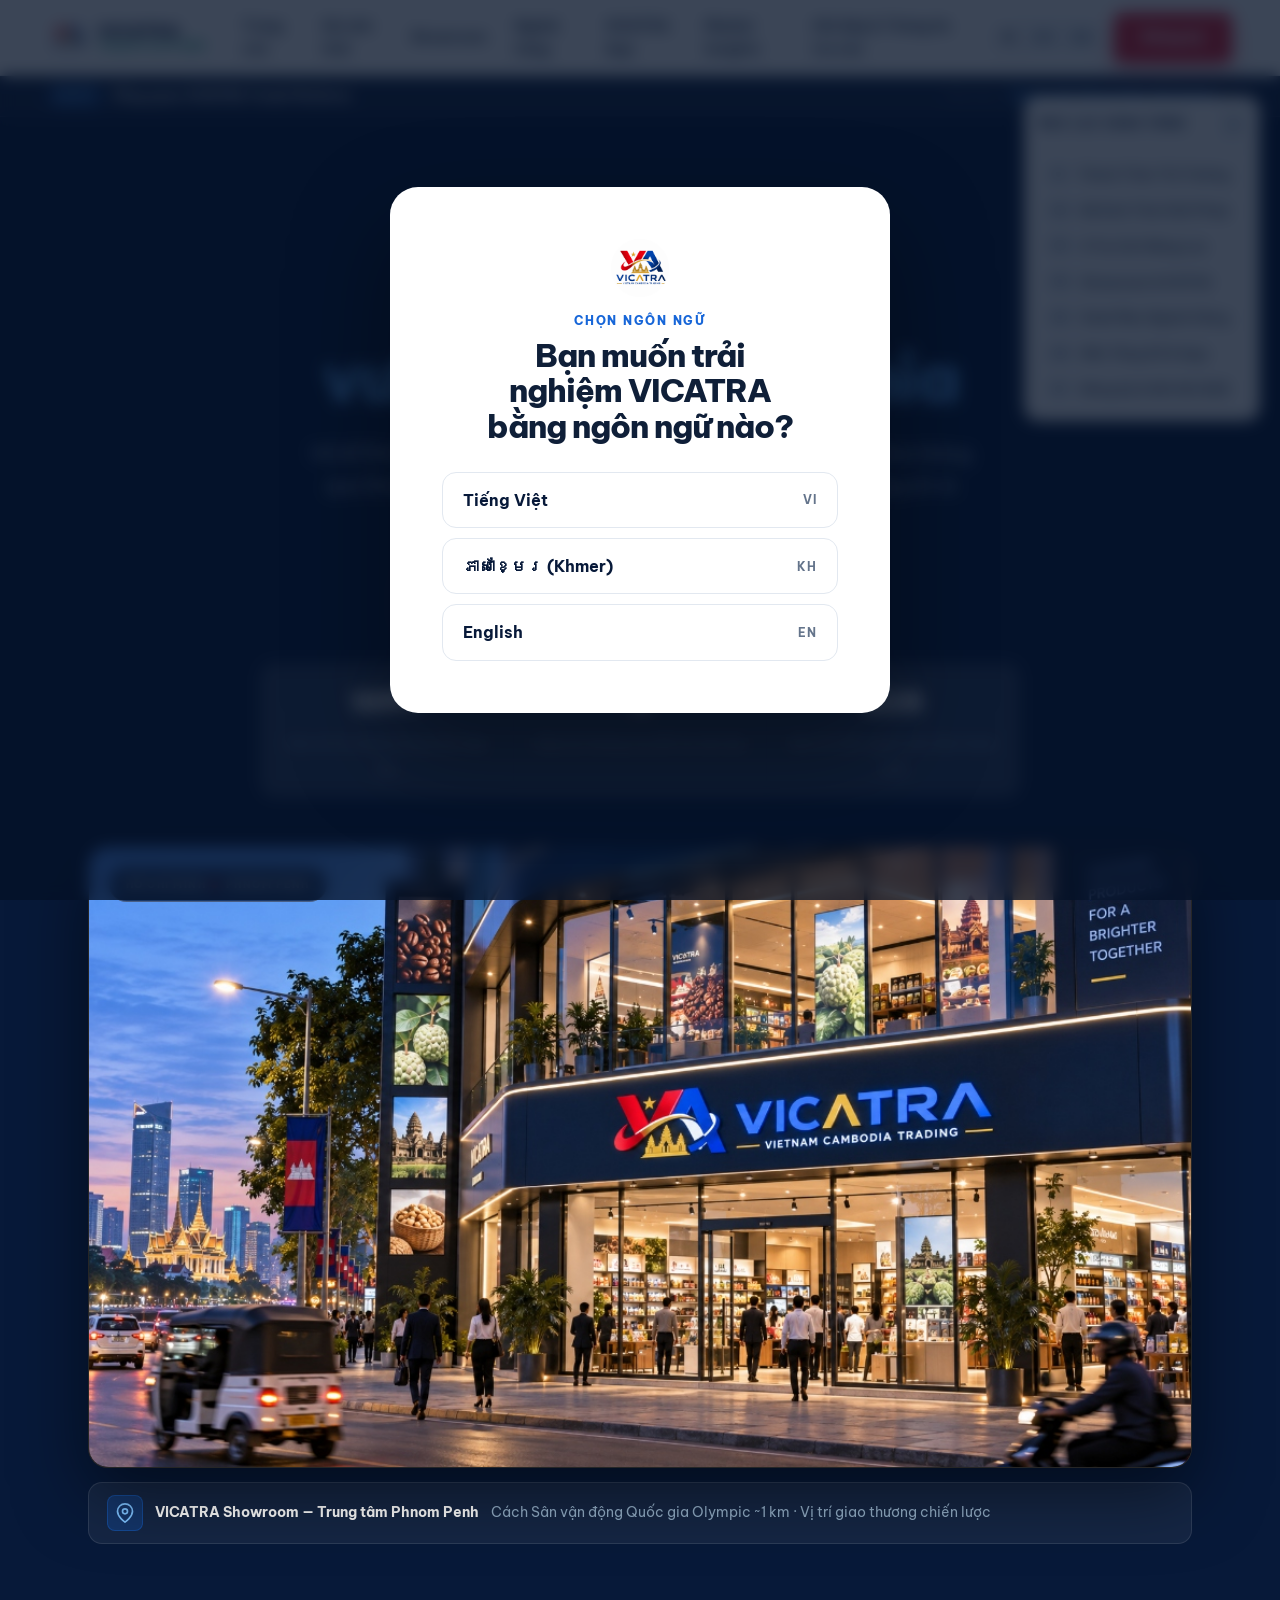
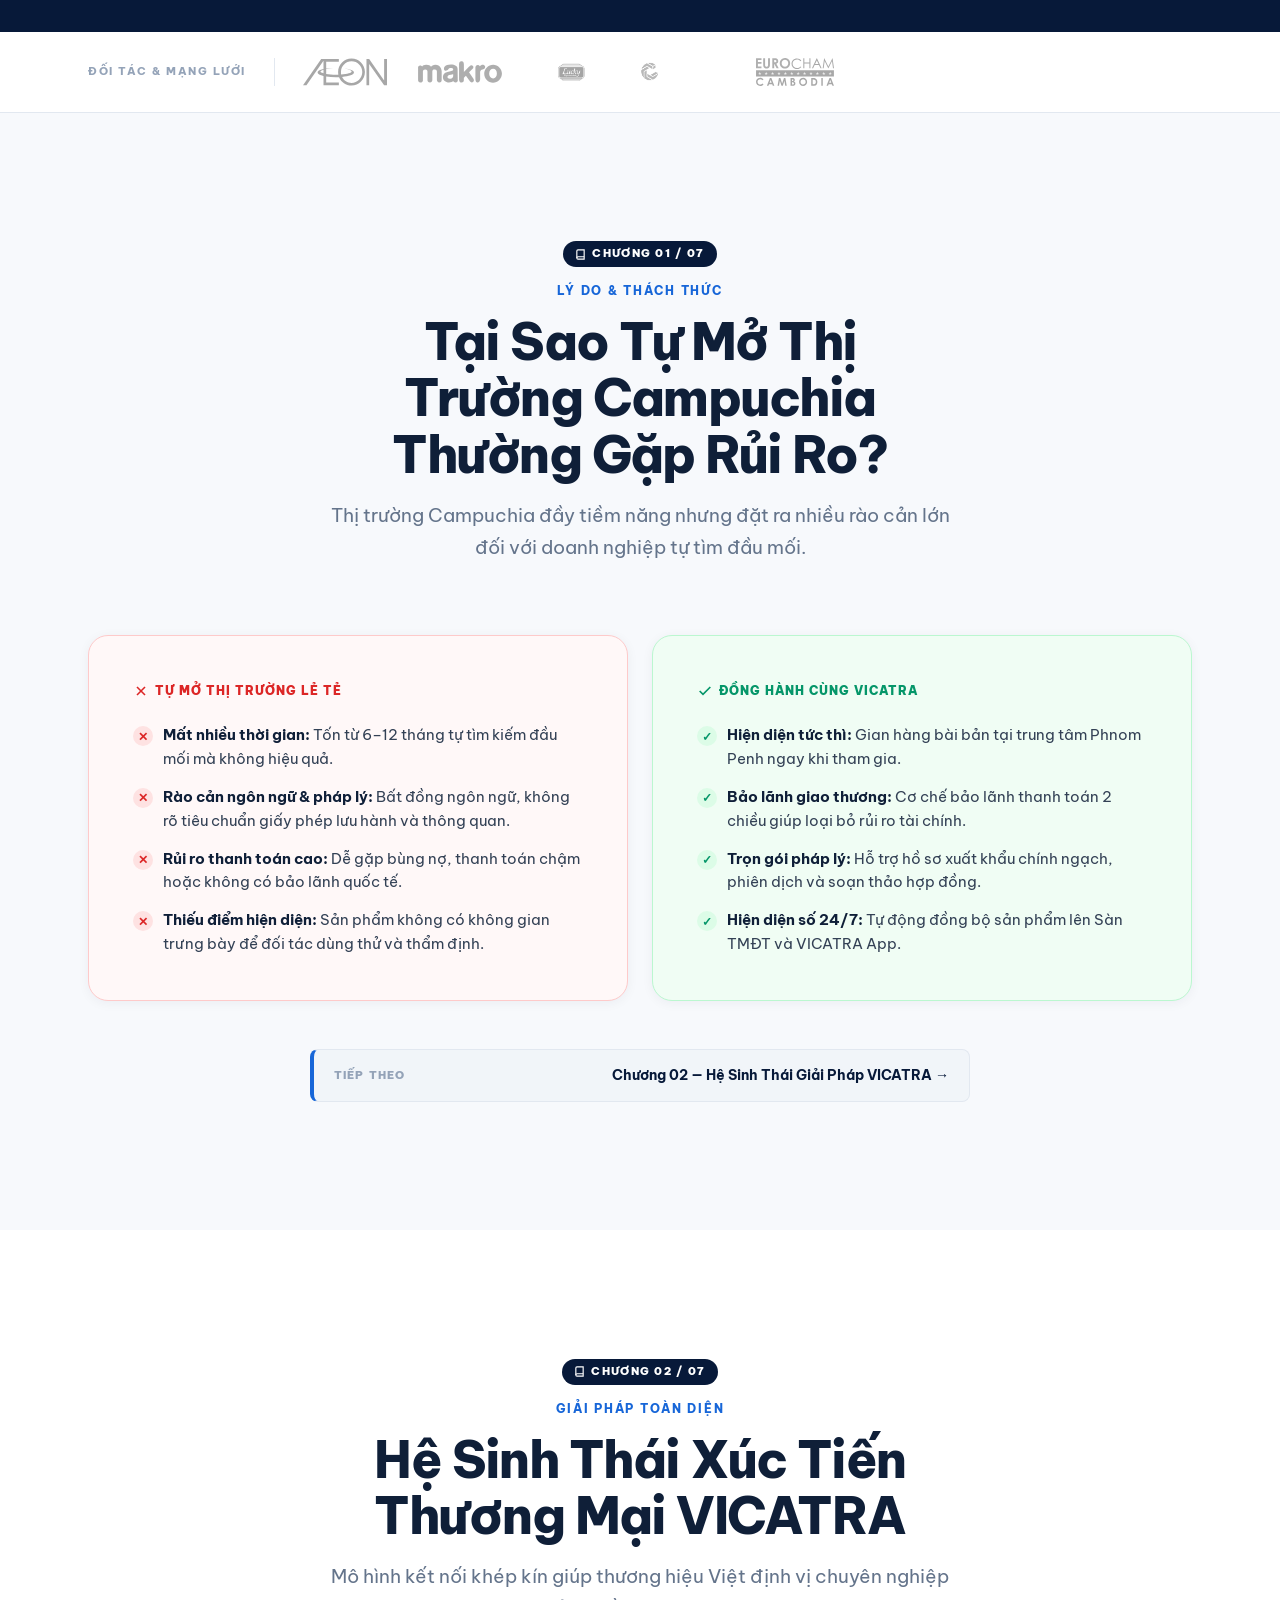
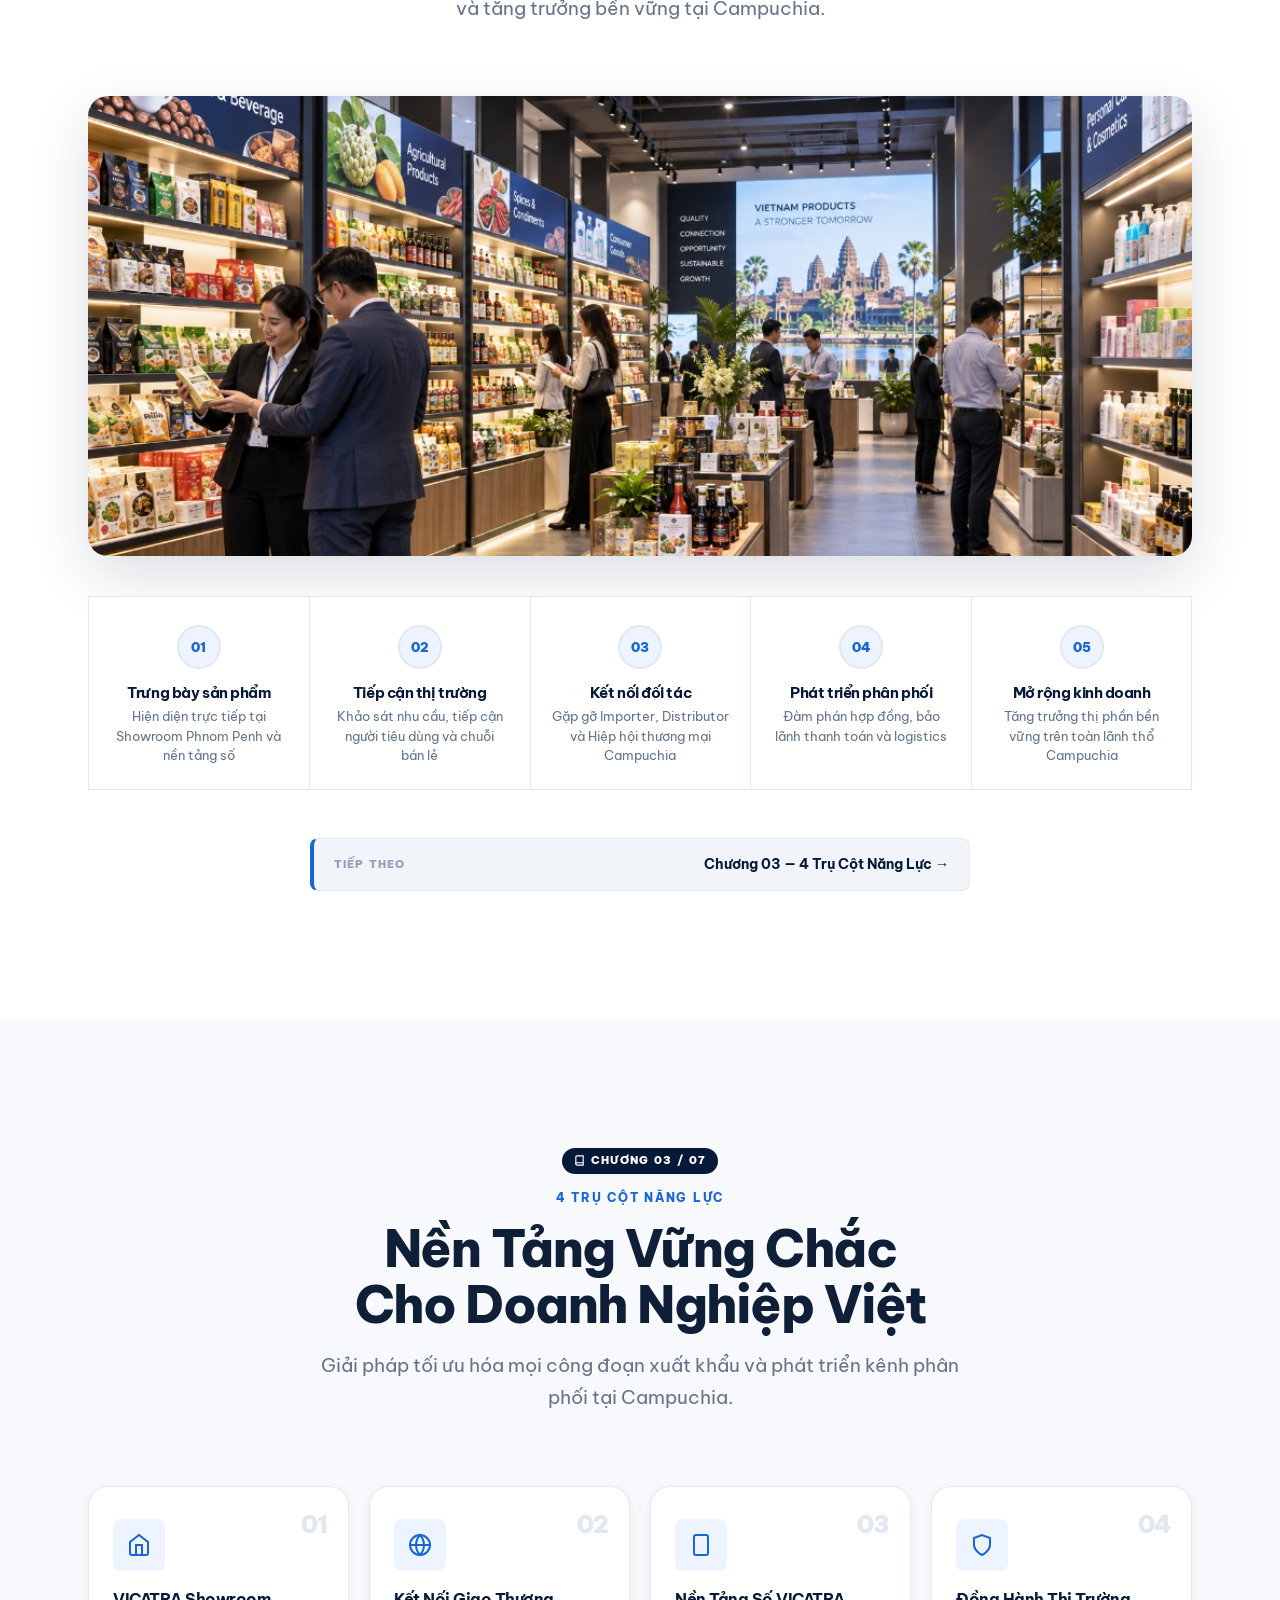
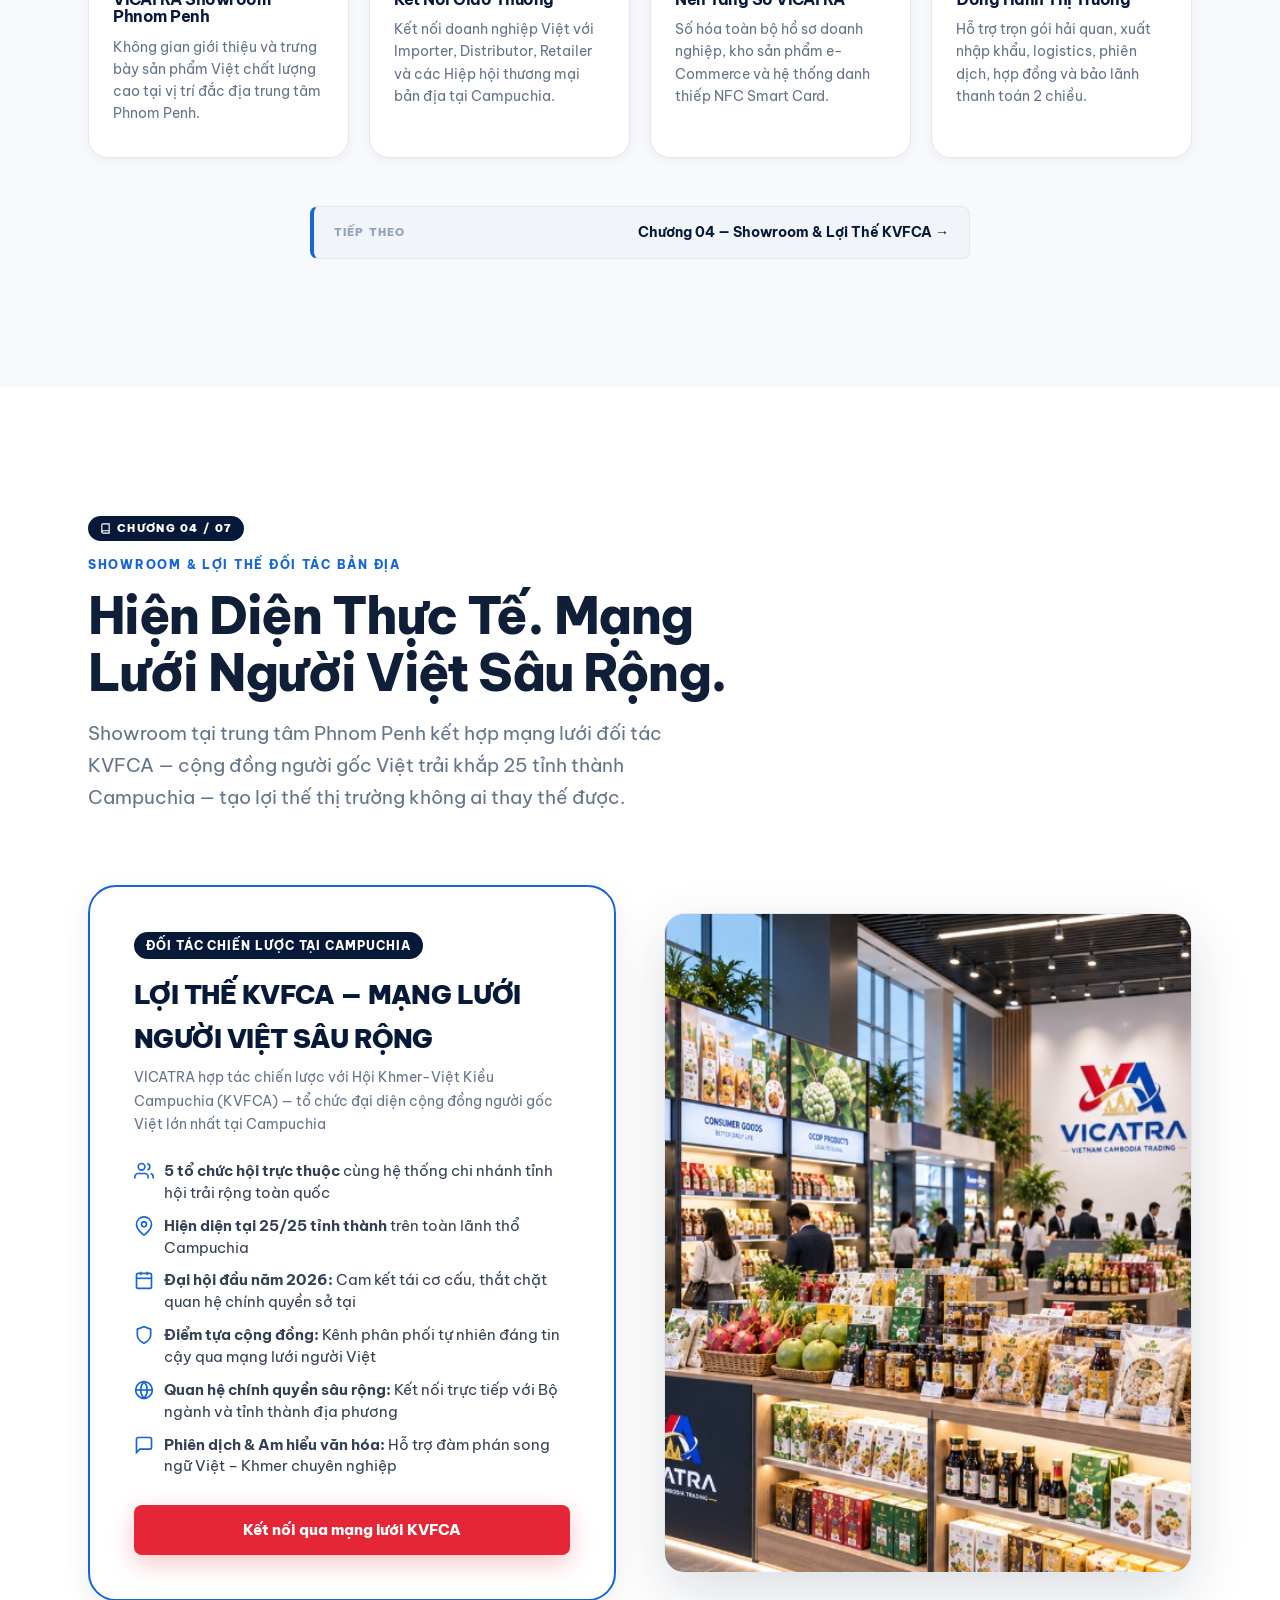
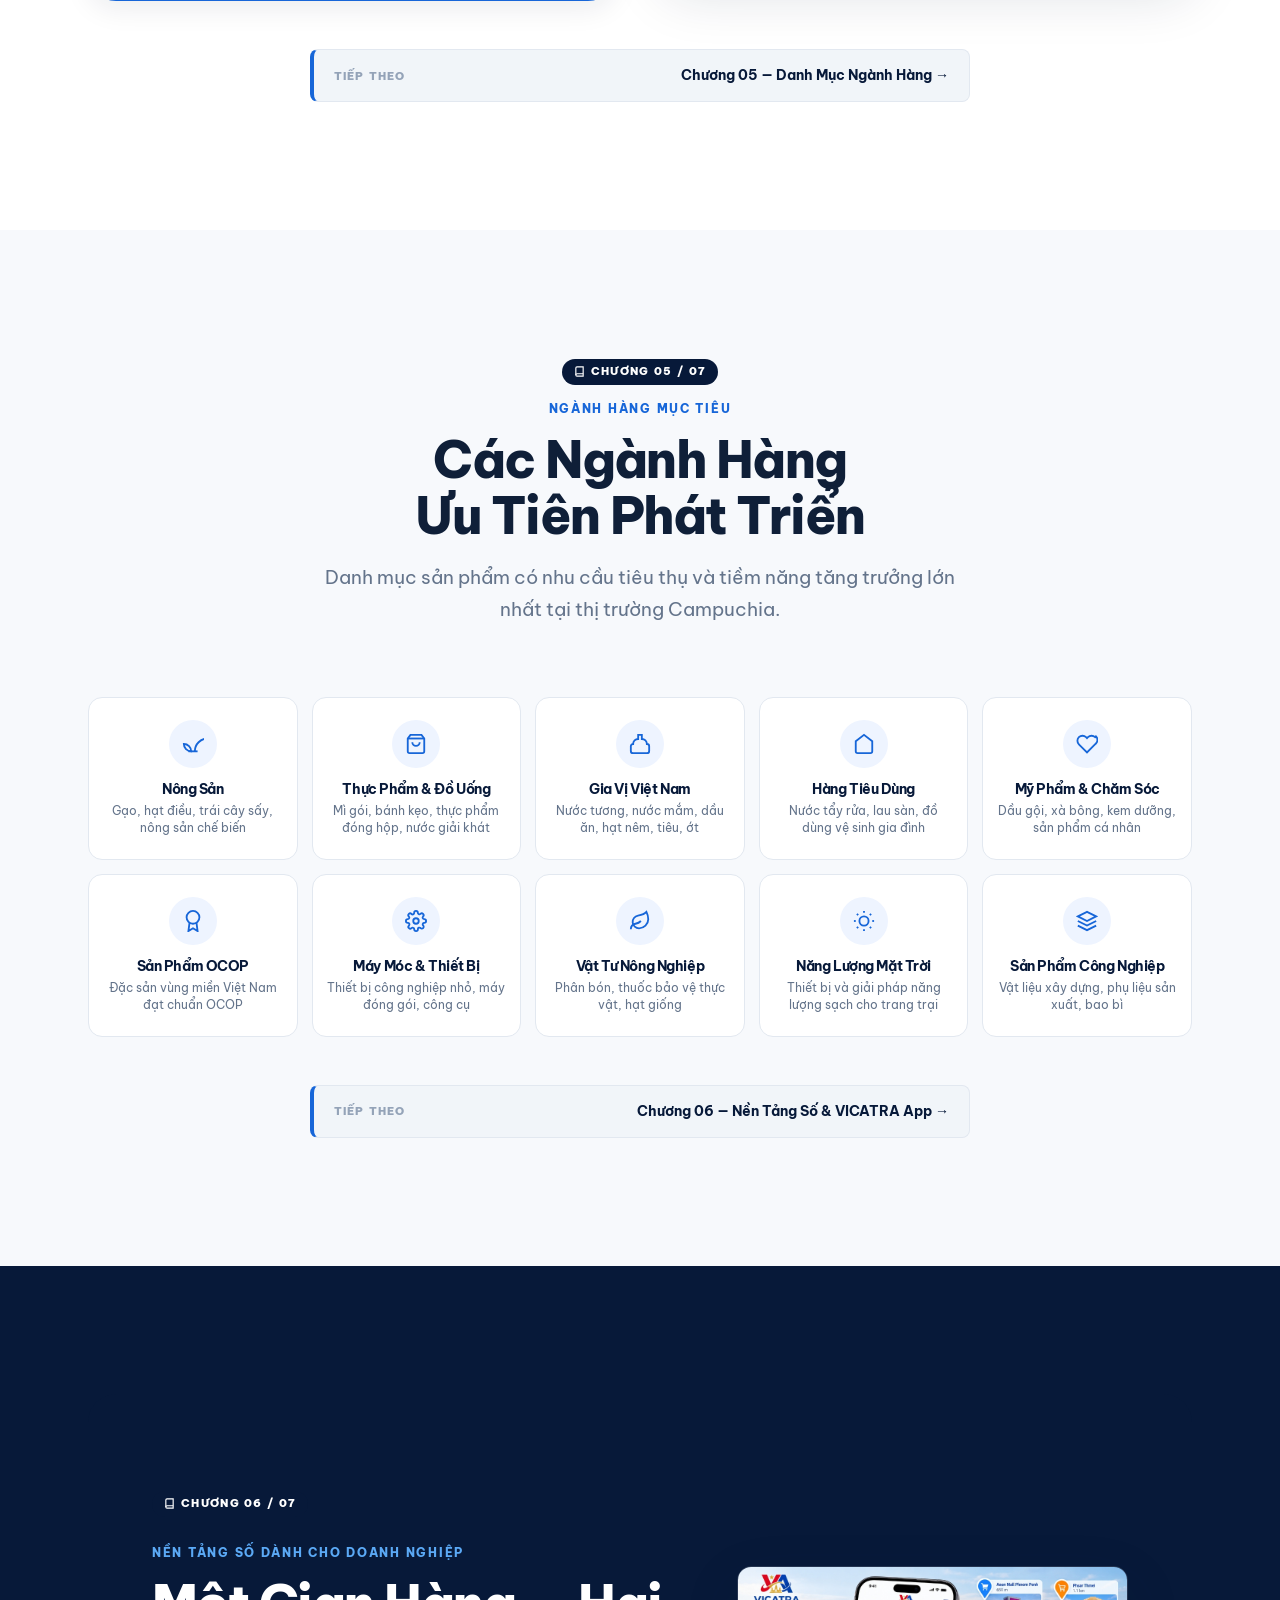
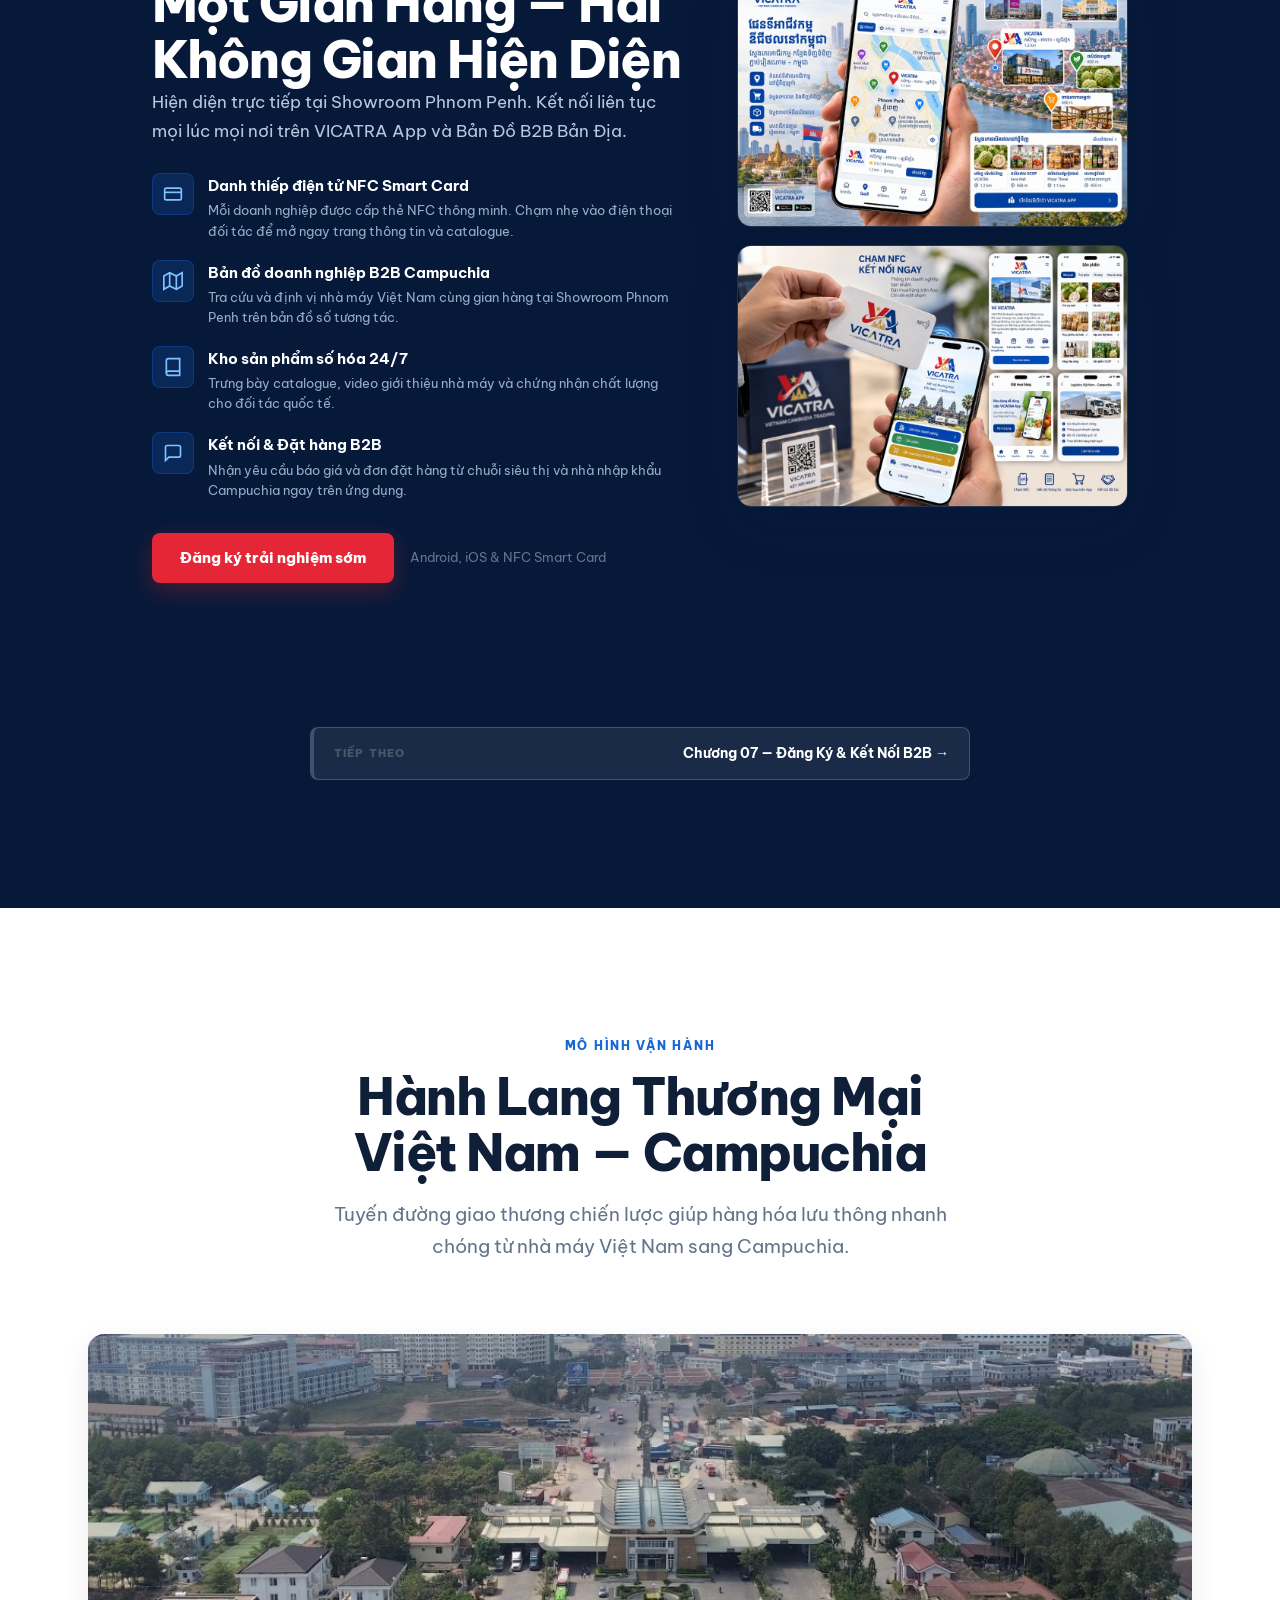
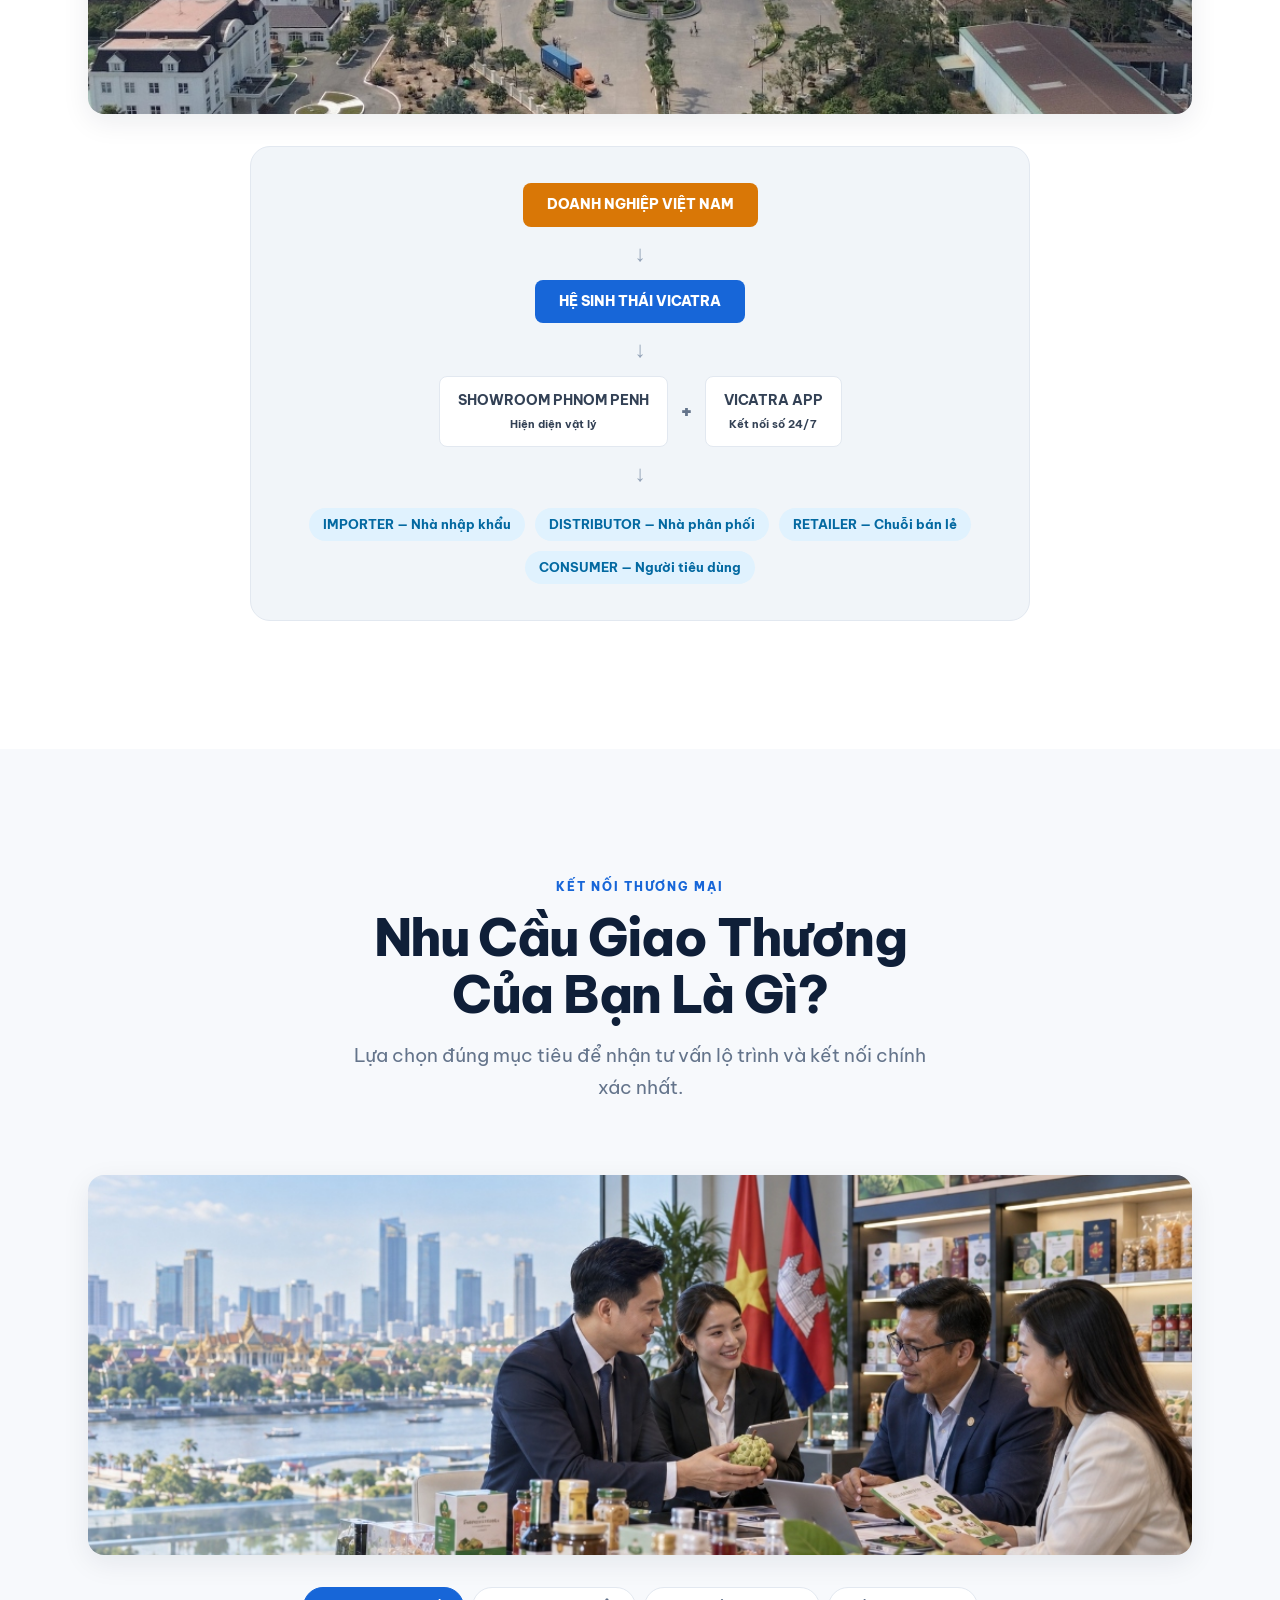
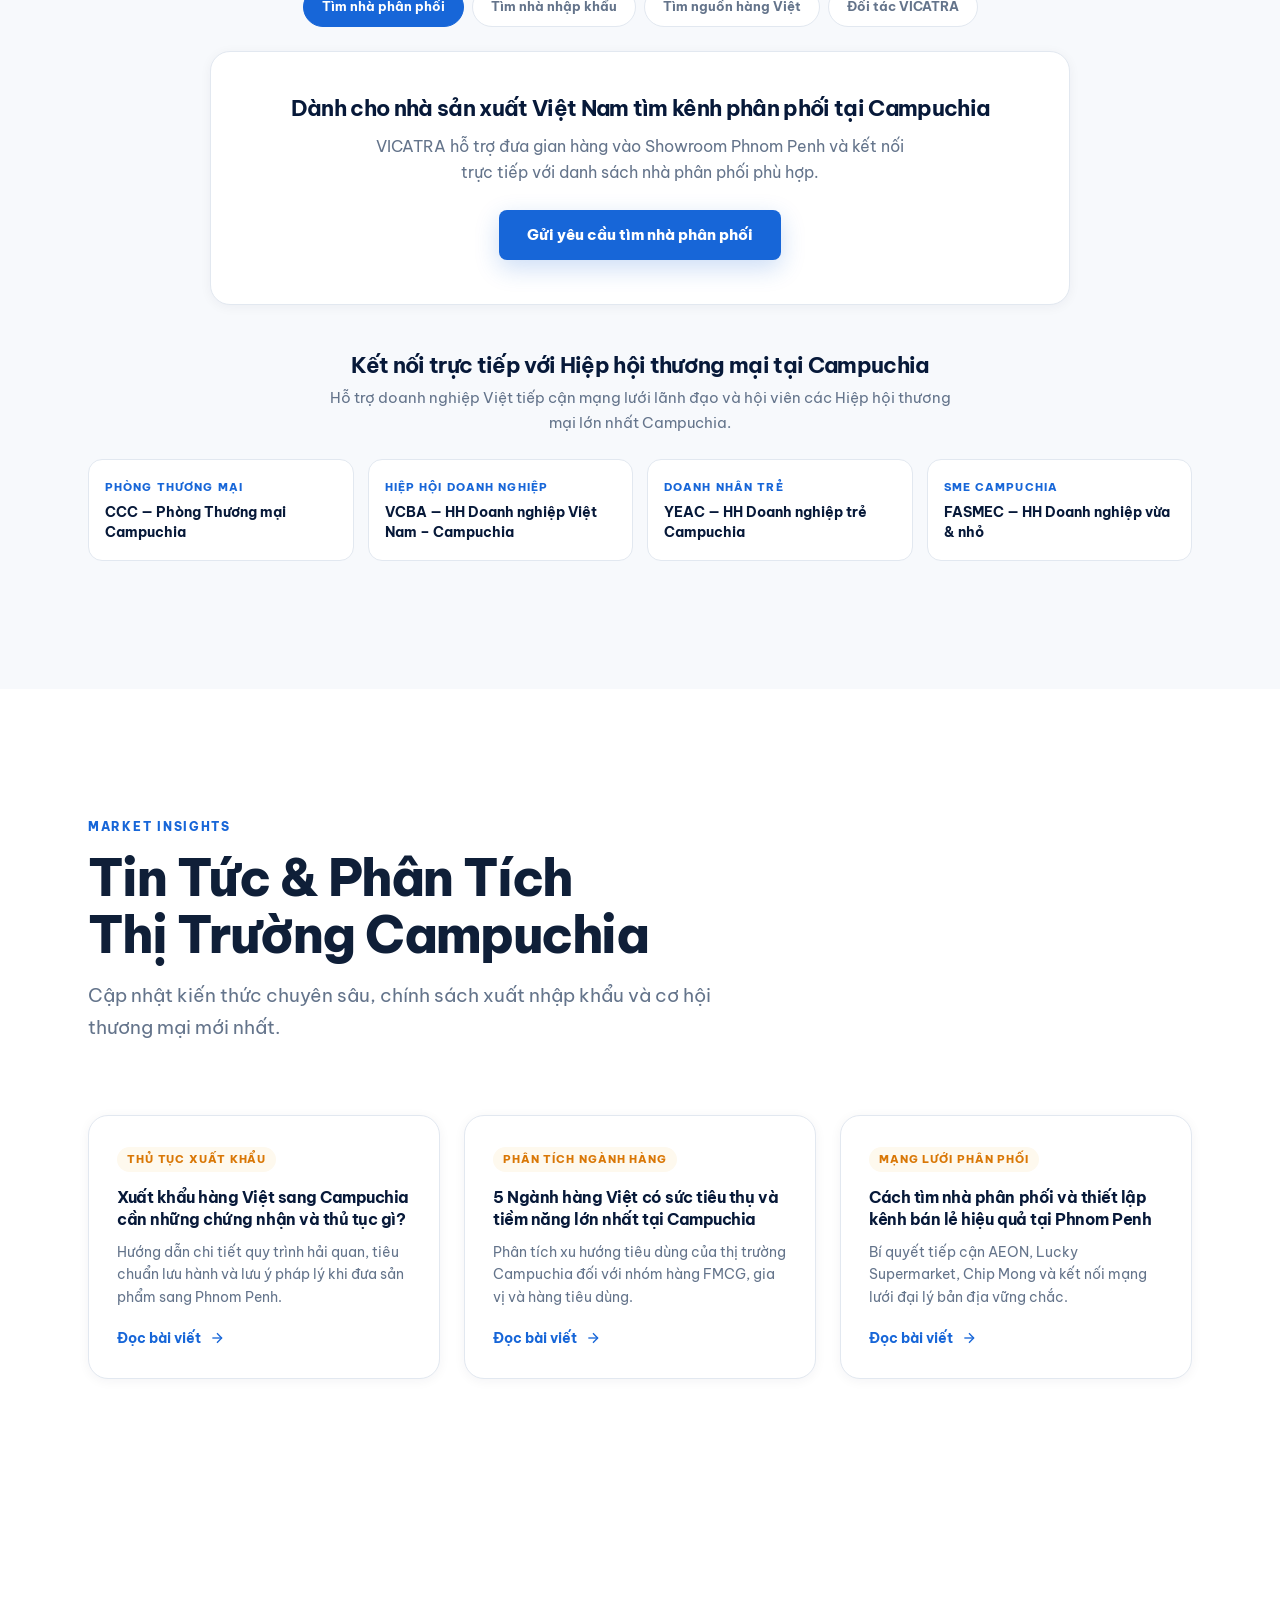
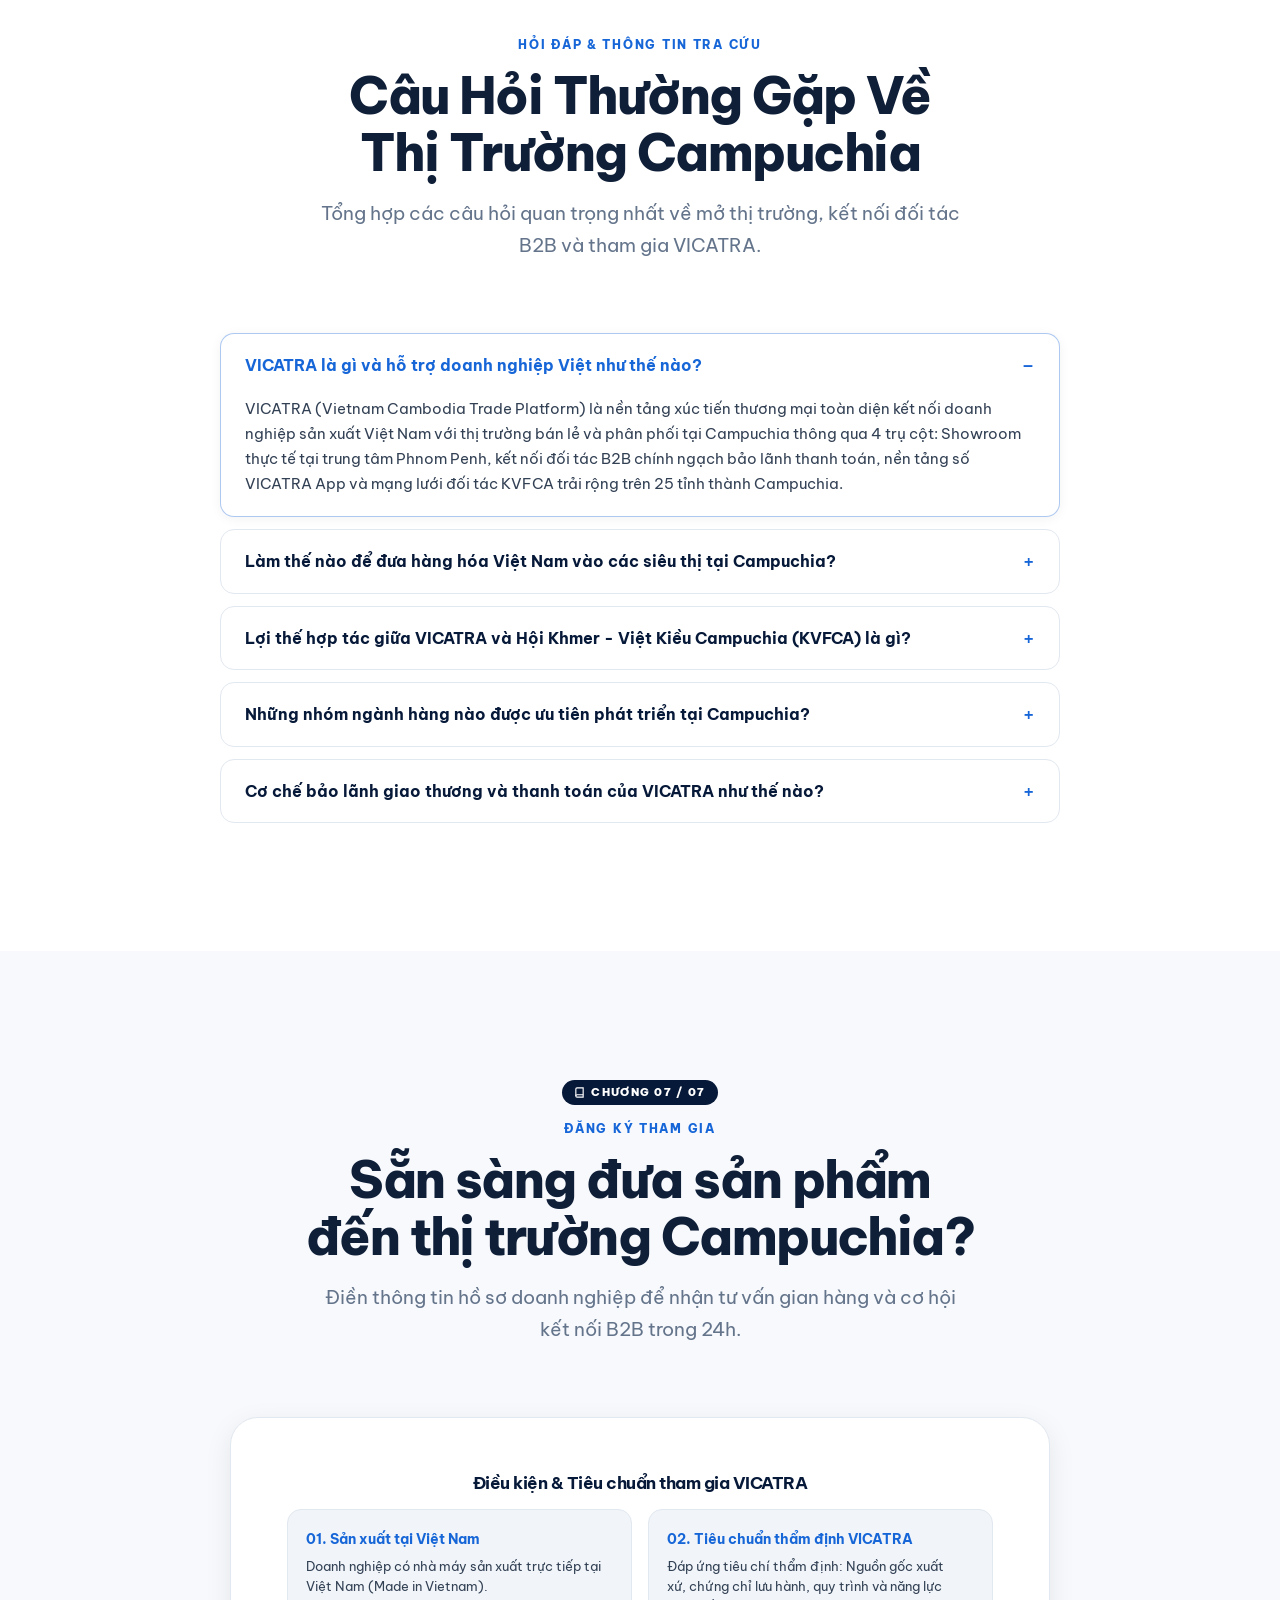
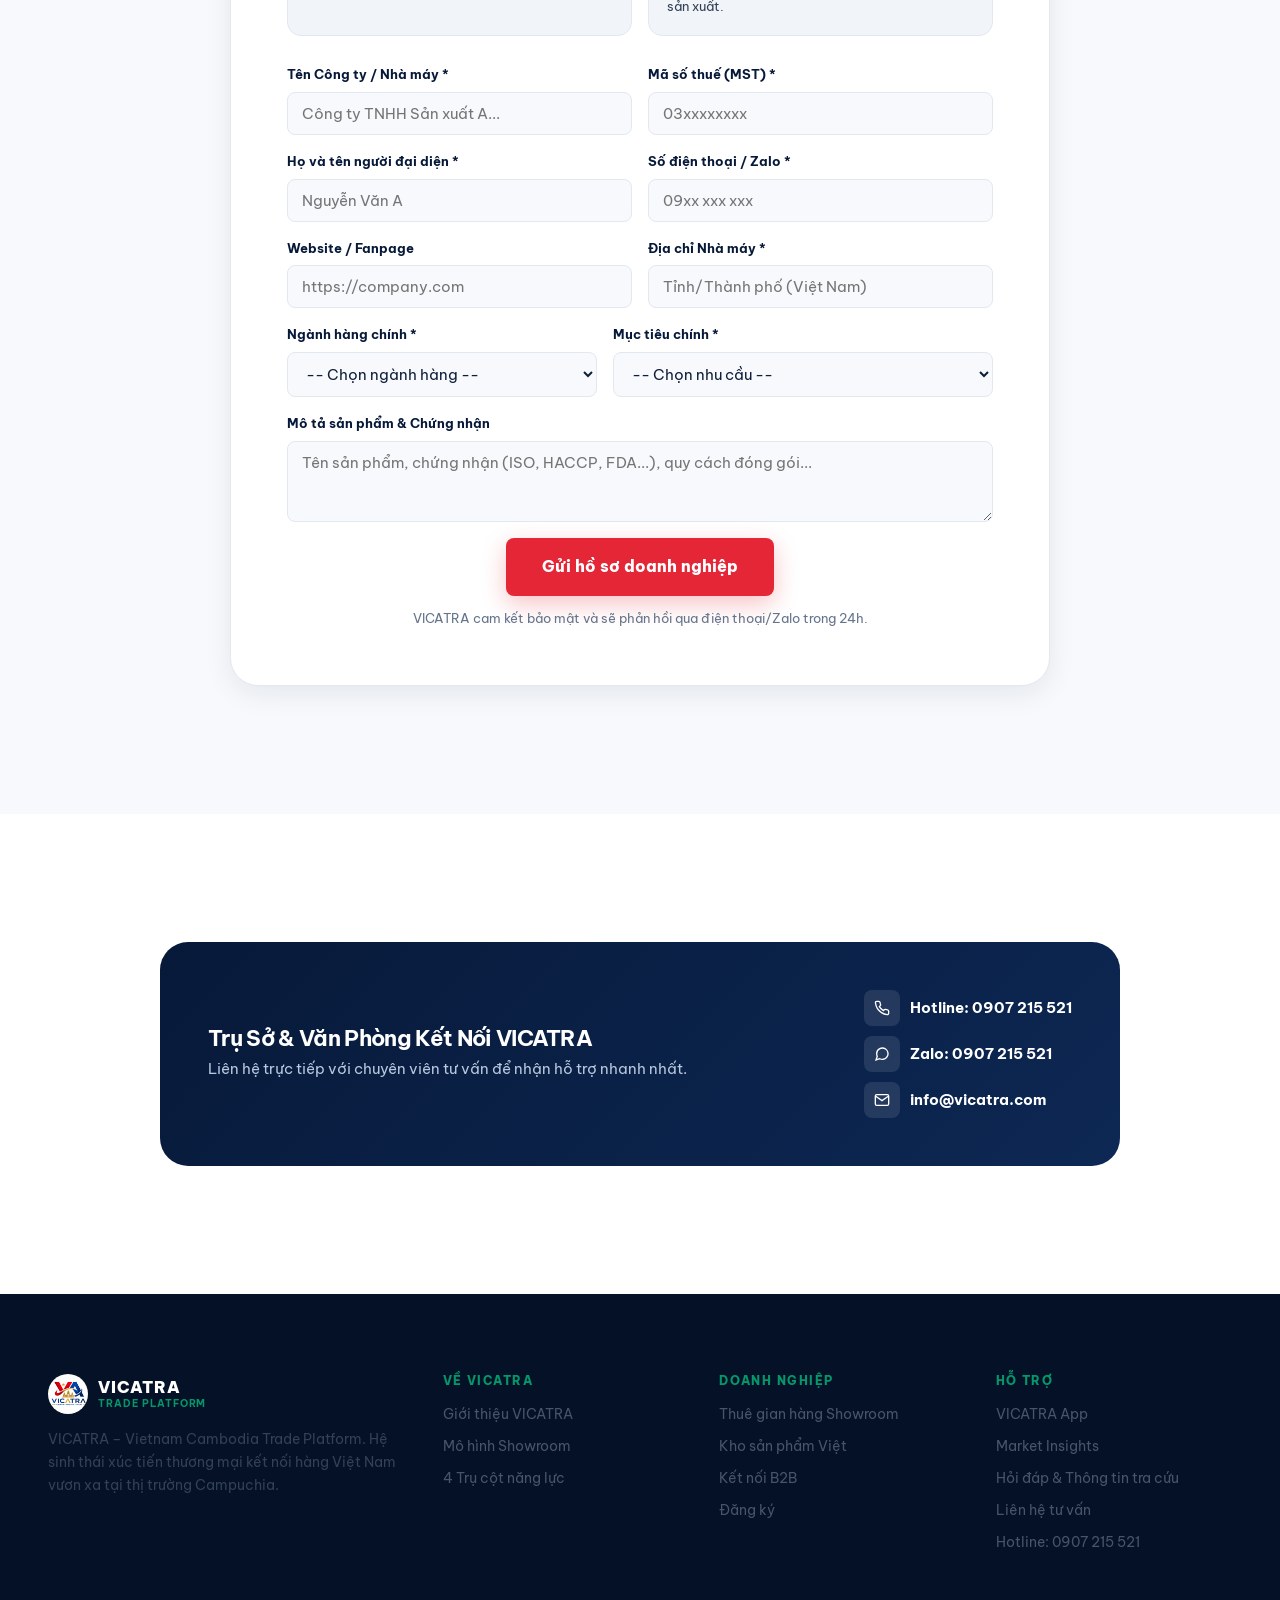
==== commit aaf01a5b: "feat: complete SEO and AEO optimization with JSON-LD schema, FAQ section, robots.txt and sitemap" ====
--- a/index.html
+++ b/index.html
@@ -3,17 +3,157 @@
 <head>
   <meta charset="utf-8">
   <meta name="viewport" content="width=device-width, initial-scale=1">
-  <title>VICATRA | Vietnam Cambodia Trade Platform</title>
-  <meta name="description" content="VICATRA – Nền tảng xúc tiến thương mại kết nối doanh nghiệp Việt Nam với thị trường Campuchia qua Showroom Phnom Penh, Kết nối B2B và VICATRA App.">
-  <meta name="robots" content="index, follow">
+  <title>VICATRA | Vietnam Cambodia Trade Platform — Kết Nối Hàng Việt, Mở Rộng Campuchia</title>
+  <meta name="description" content="VICATRA – Nền tảng xúc tiến thương mại kết nối doanh nghiệp sản xuất Việt Nam với thị trường bán lẻ và phân phối tại Campuchia. Showroom Phnom Penh, B2B bảo lãnh thanh toán, VICATRA App & mạng lưới KVFCA 25 tỉnh thành.">
+  <meta name="keywords" content="VICATRA, xuất khẩu sang Campuchia, đưa hàng vào siêu thị campuchia, showroom hàng việt phnom penh, kết nối B2B campuchia, xúc tiến thương mại việt nam campuchia, KVFCA, bán lẻ campuchia, mở thị trường campuchia">
+  <meta name="author" content="VICATRA">
+  <meta name="robots" content="index, follow, max-image-preview:large, max-snippet:-1, max-video-preview:-1">
   <meta name="theme-color" content="#071939">
+
+  <!-- Canonical & Multilingual SEO (Hreflang) -->
+  <link rel="canonical" href="https://vicatra.com/">
+  <link rel="alternate" hreflang="x-default" href="https://vicatra.com/">
+  <link rel="alternate" hreflang="vi" href="https://vicatra.com/">
+  <link rel="alternate" hreflang="km" href="https://vicatra.com/">
+  <link rel="alternate" hreflang="en" href="https://vicatra.com/">
+
+  <!-- Geo Meta Tags for Phnom Penh & Ho Chi Minh -->
+  <meta name="geo.region" content="KH-12;VN-SG">
+  <meta name="geo.placename" content="Phnom Penh; Ho Chi Minh City">
+  <meta name="geo.position" content="11.5564;104.9128">
+  <meta name="ICBM" content="11.5564, 104.9128">
+
+  <!-- Open Graph / Facebook / Zalo -->
   <meta property="og:type" content="website">
+  <meta property="og:site_name" content="VICATRA Trade Platform">
   <meta property="og:url" content="https://vicatra.com/">
   <meta property="og:title" content="VICATRA | Kết nối hàng Việt – Vươn xa Campuchia">
-  <meta property="og:image" content="assets/og-vicatra.jpg">
+  <meta property="og:description" content="Hệ sinh thái xúc tiến thương mại đưa hàng Việt vào 500+ siêu thị và chuỗi bán lẻ Campuchia qua Showroom Phnom Penh, B2B bảo lãnh thanh toán và mạng lưới KVFCA 25 tỉnh thành.">
+  <meta property="og:image" content="https://vicatra.com/assets/og-vicatra.jpg">
+  <meta property="og:image:width" content="1200">
+  <meta property="og:image:height" content="630">
+  <meta property="og:locale" content="vi_VN">
+  <meta property="og:locale:alternate" content="km_KH">
+  <meta property="og:locale:alternate" content="en_US">
+
+  <!-- Twitter Card -->
+  <meta name="twitter:card" content="summary_large_image">
+  <meta name="twitter:site" content="@vicatra">
+  <meta name="twitter:title" content="VICATRA | Vietnam Cambodia Trade Platform">
+  <meta name="twitter:description" content="Nền tảng xúc tiến thương mại kết nối hàng Việt Nam với thị trường Campuchia qua Showroom Phnom Penh, B2B bảo lãnh thanh toán và VICATRA App.">
+  <meta name="twitter:image" content="https://vicatra.com/assets/og-vicatra.jpg">
+
   <link rel="icon" href="assets/favicon-32.png">
   <link rel="apple-touch-icon" href="assets/apple-touch-icon.png">
   <link rel="manifest" href="site.webmanifest">
+
+  <!-- JSON-LD Structured Data for AEO (Perplexity, ChatGPT, Gemini, Google SGE) -->
+  <script type="application/ld+json">
+  {
+    "@context": "https://schema.org",
+    "@graph": [
+      {
+        "@type": "Organization",
+        "@id": "https://vicatra.com/#organization",
+        "name": "VICATRA",
+        "alternateName": [
+          "Vietnam Cambodia Trade Platform",
+          "Nền tảng Xúc tiến Thương mại Việt Nam Campuchia",
+          "VICATRA B2B Trade Platform"
+        ],
+        "url": "https://vicatra.com/",
+        "logo": {
+          "@type": "ImageObject",
+          "url": "https://vicatra.com/assets/logo-vicatra.png",
+          "width": "200",
+          "height": "200"
+        },
+        "description": "VICATRA là nền tảng xúc tiến thương mại kết nối doanh nghiệp Việt Nam với thị trường Campuchia qua Showroom Phnom Penh, kết nối đối tác B2B chính ngạch bảo lãnh thanh toán, VICATRA App và mạng lưới hợp tác KVFCA trên 25 tỉnh thành.",
+        "contactPoint": [
+          {
+            "@type": "ContactPoint",
+            "telephone": "+84-907-215-521",
+            "contactType": "customer service",
+            "areaServed": ["VN", "KH"],
+            "availableLanguage": ["Vietnamese", "Khmer", "English"]
+          }
+        ]
+      },
+      {
+        "@type": "WebSite",
+        "@id": "https://vicatra.com/#website",
+        "url": "https://vicatra.com/",
+        "name": "VICATRA Trade Platform",
+        "publisher": {
+          "@id": "https://vicatra.com/#organization"
+        },
+        "inLanguage": ["vi", "km", "en"]
+      },
+      {
+        "@type": "Place",
+        "@id": "https://vicatra.com/#showroom",
+        "name": "VICATRA Showroom Phnom Penh",
+        "description": "Showroom trưng bày và giao thương sản phẩm Việt Nam tại trung tâm Phnom Penh, cách Sân vận động Quốc gia Olympic khoảng 1 km.",
+        "address": {
+          "@type": "PostalAddress",
+          "addressLocality": "Phnom Penh",
+          "addressCountry": "KH"
+        },
+        "geo": {
+          "@type": "GeoCoordinates",
+          "latitude": "11.5564",
+          "longitude": "104.9128"
+        }
+      },
+      {
+        "@type": "FAQPage",
+        "@id": "https://vicatra.com/#faq",
+        "mainEntity": [
+          {
+            "@type": "Question",
+            "name": "VICATRA là gì và hỗ trợ doanh nghiệp Việt như thế nào?",
+            "acceptedAnswer": {
+              "@type": "Answer",
+              "text": "VICATRA (Vietnam Cambodia Trade Platform) là nền tảng xúc tiến thương mại toàn diện kết nối doanh nghiệp sản xuất Việt Nam với thị trường bán lẻ và phân phối tại Campuchia thông qua 4 trụ cột: Showroom thực tế tại trung tâm Phnom Penh, kết nối đối tác B2B chính ngạch bảo lãnh thanh toán, nền tảng số VICATRA App và mạng lưới đối tác KVFCA trải rộng trên 25 tỉnh thành Campuchia."
+            }
+          },
+          {
+            "@type": "Question",
+            "name": "Làm thế nào để đưa hàng hóa Việt Nam vào các siêu thị tại Campuchia?",
+            "acceptedAnswer": {
+              "@type": "Answer",
+              "text": "Doanh nghiệp có thể đăng ký thông tin với VICATRA để trưng bày sản phẩm trực tiếp tại Showroom Phnom Penh. VICATRA sẽ kết nối với các hệ thống bán lẻ đối tác lớn (như AEON, Makro, Lucky, Chip Mong), các nhà nhập khẩu và nhà phân phối bản địa, đồng thời hỗ trợ hồ sơ xuất khẩu chính ngạch, lưu hành và đàm phán hợp đồng song ngữ."
+            }
+          },
+          {
+            "@type": "Question",
+            "name": "Lợi thế hợp tác giữa VICATRA và Hội Khmer - Việt Kiều Campuchia (KVFCA) là gì?",
+            "acceptedAnswer": {
+              "@type": "Answer",
+              "text": "VICATRA hợp tác chiến lược với Hội Khmer-Việt Kiều Campuchia (KVFCA) — tổ chức có 5 hội trực thuộc và hệ thống chi nhánh tại 25/25 tỉnh thành Campuchia. Mạng lưới này mang lại lợi thế am hiểu văn hóa bản địa, quan hệ sâu rộng với chính quyền sở tại và kênh phân phối tự nhiên tin cậy cho hàng hóa Việt."
+            }
+          },
+          {
+            "@type": "Question",
+            "name": "Những nhóm ngành hàng nào được ưu tiên phát triển tại Campuchia?",
+            "acceptedAnswer": {
+              "@type": "Answer",
+              "text": "VICATRA tập trung hỗ trợ 10 nhóm ngành hàng chủ lực: Nông sản chế biến, Thực phẩm & Đồ uống (FMCG), Gia vị truyền thống, Hàng tiêu dùng gia đình, Mỹ phẩm & Chăm sóc cá nhân, Đặc sản OCOP, Máy móc thiết bị nhỏ, Vật tư nông nghiệp, Năng lượng mặt trời và Sản phẩm công nghiệp phụ trợ."
+            }
+          },
+          {
+            "@type": "Question",
+            "name": "Cơ chế bảo lãnh giao thương và thanh toán của VICATRA như thế nào?",
+            "acceptedAnswer": {
+              "@type": "Answer",
+              "text": "VICATRA áp dụng cơ chế bảo lãnh thanh toán 2 chiều giữa doanh nghiệp xuất khẩu Việt Nam và đối tác nhập khẩu/phân phối Campuchia, kết hợp hợp đồng thương mại song ngữ chuẩn mực và thẩm định đối tác thực tế, giúp loại bỏ triệt để rủi ro chậm trả hoặc rủi ro pháp lý xuyên biên giới."
+            }
+          }
+        ]
+      }
+    ]
+  }
+  </script>
 
   <!-- Google Fonts: Be Vietnam Pro (VI/EN) + Noto Sans Khmer (KM) -->
   <link rel="preconnect" href="https://fonts.googleapis.com">
@@ -72,6 +212,7 @@
       <a href="#categories" data-i18n="navCategories">Ngành hàng</a>
       <a href="#app" data-i18n="navApp">VICATRA App</a>
       <a href="#insights" data-i18n="navInsights">Market Insights</a>
+      <a href="#faq" data-i18n="faqLabel">Hỏi đáp</a>
     </nav>
 
     <div class="header-actions">
@@ -191,6 +332,7 @@
       <a href="#categories" data-i18n="navCategories">Ngành hàng</a>
       <a href="#app" data-i18n="navApp">VICATRA App</a>
       <a href="#insights" data-i18n="navInsights">Market Insights</a>
+      <a href="#faq" data-i18n="faqLabel">Hỏi đáp</a>
       <a href="#trade" data-i18n="navTrade">Kết nối giao thương</a>
       <a href="#contact" data-i18n="navContact">Liên hệ</a>
     </nav>
@@ -698,6 +840,54 @@
   </div>
 </section>
 
+<!-- ═══ FAQ: GIẢI ĐÁP THẮC MẮC (SEO & AEO) ═══════════════════ -->
+<section class="section section--white" id="faq">
+  <div class="container">
+    <div class="section-head center reveal">
+      <span class="label" data-i18n="faqLabel">Hỏi đáp &amp; Thông tin tra cứu</span>
+      <h2 data-i18n="faqHeading">Câu Hỏi Thường Gặp Về Thị Trường Campuchia</h2>
+      <p class="lead" data-i18n="faqLead">Tổng hợp các câu hỏi quan trọng nhất về mở thị trường, kết nối đối tác B2B và tham gia VICATRA.</p>
+    </div>
+
+    <div class="faq-wrap reveal">
+      <details class="faq-item" open>
+        <summary data-i18n="faqQ1">VICATRA là gì và hỗ trợ doanh nghiệp Việt như thế nào?</summary>
+        <div class="faq-answer">
+          <p data-i18n="faqA1">VICATRA (Vietnam Cambodia Trade Platform) là nền tảng xúc tiến thương mại toàn diện kết nối doanh nghiệp sản xuất Việt Nam với thị trường bán lẻ và phân phối tại Campuchia thông qua 4 trụ cột: Showroom thực tế tại trung tâm Phnom Penh, kết nối đối tác B2B chính ngạch bảo lãnh thanh toán, nền tảng số VICATRA App và mạng lưới đối tác KVFCA trải rộng trên 25 tỉnh thành Campuchia.</p>
+        </div>
+      </details>
+
+      <details class="faq-item">
+        <summary data-i18n="faqQ2">Làm thế nào để đưa hàng hóa Việt Nam vào các siêu thị tại Campuchia?</summary>
+        <div class="faq-answer">
+          <p data-i18n="faqA2">Doanh nghiệp có thể đăng ký thông tin với VICATRA để trưng bày sản phẩm trực tiếp tại Showroom Phnom Penh. VICATRA sẽ kết nối với các hệ thống bán lẻ đối tác lớn (như AEON, Makro, Lucky, Chip Mong), các nhà nhập khẩu và nhà phân phối bản địa, đồng thời hỗ trợ hồ sơ xuất khẩu chính ngạch, lưu hành và đàm phán hợp đồng song ngữ.</p>
+        </div>
+      </details>
+
+      <details class="faq-item">
+        <summary data-i18n="faqQ3">Lợi thế hợp tác giữa VICATRA và Hội Khmer - Việt Kiều Campuchia (KVFCA) là gì?</summary>
+        <div class="faq-answer">
+          <p data-i18n="faqA3">VICATRA hợp tác chiến lược với Hội Khmer-Việt Kiều Campuchia (KVFCA) — tổ chức có 5 hội trực thuộc và hệ thống chi nhánh tại 25/25 tỉnh thành Campuchia. Mạng lưới này mang lại lợi thế am hiểu văn hóa bản địa, quan hệ sâu rộng với chính quyền sở tại và kênh phân phối tự nhiên tin cậy cho hàng hóa Việt.</p>
+        </div>
+      </details>
+
+      <details class="faq-item">
+        <summary data-i18n="faqQ4">Những nhóm ngành hàng nào được ưu tiên phát triển tại Campuchia?</summary>
+        <div class="faq-answer">
+          <p data-i18n="faqA4">VICATRA tập trung hỗ trợ 10 nhóm ngành hàng chủ lực: Nông sản chế biến, Thực phẩm &amp; Đồ uống (FMCG), Gia vị truyền thống, Hàng tiêu dùng gia đình, Mỹ phẩm &amp; Chăm sóc cá nhân, Đặc sản OCOP, Máy móc thiết bị nhỏ, Vật tư nông nghiệp, Năng lượng mặt trời và Sản phẩm công nghiệp phụ trợ.</p>
+        </div>
+      </details>
+
+      <details class="faq-item">
+        <summary data-i18n="faqQ5">Cơ chế bảo lãnh giao thương và thanh toán của VICATRA như thế nào?</summary>
+        <div class="faq-answer">
+          <p data-i18n="faqA5">VICATRA áp dụng cơ chế bảo lãnh thanh toán 2 chiều giữa doanh nghiệp xuất khẩu Việt Nam và đối tác nhập khẩu/phân phối Campuchia, kết hợp hợp đồng thương mại song ngữ chuẩn mực và thẩm định đối tác thực tế, giúp loại bỏ triệt để rủi ro chậm trả hoặc rủi ro pháp lý xuyên biên giới.</p>
+        </div>
+      </details>
+    </div>
+  </div>
+</section>
+
 <!-- ═══ CH07: ĐĂNG KÝ ═════════════════════════════════════════ -->
 <section class="section section--gray" id="register">
   <div class="container">
@@ -854,6 +1044,7 @@
       <h4 data-i18n="footerCol3">Hỗ trợ</h4>
       <a href="#app" data-i18n="footerApp">VICATRA App</a>
       <a href="#insights" data-i18n="footerInsights">Market Insights</a>
+      <a href="#faq" data-i18n="faqLabel">Hỏi đáp &amp; Tra cứu</a>
       <a href="#contact" data-i18n="footerContact">Liên hệ tư vấn</a>
       <a href="tel:0907215521">Hotline: 0907 215 521</a>
     </div>
--- a/styles.css
+++ b/styles.css
@@ -386,12 +386,23 @@
 .lang-choice:hover{border-color:var(--blue);background:var(--blue-soft);color:var(--blue)}
 .lang-choice small{font-size:.72rem;font-weight:700;color:var(--muted);letter-spacing:.1em}
 
-/* ── 26. REVEAL ────────────────────────────────────────────── */
+/* ── 26. FAQ (SEO & AEO) ──────────────────────────────────── */
+.faq-wrap{max-width:840px;margin-inline:auto;display:grid;gap:12px}
+.faq-item{border:1px solid var(--line);border-radius:var(--r-md);background:var(--surface);overflow:hidden;transition:border-color var(--ease),box-shadow var(--ease)}
+.faq-item[open]{border-color:rgba(23,102,216,.35);box-shadow:var(--sh-1)}
+.faq-item summary{padding:18px 24px;font-size:1rem;font-weight:700;color:var(--navy);cursor:pointer;list-style:none;display:flex;align-items:center;justify-content:space-between;gap:16px;user-select:none;transition:color var(--ease)}
+.faq-item summary::-webkit-details-marker{display:none}
+.faq-item summary::after{content:'+';font-size:1.4rem;font-weight:400;color:var(--blue);line-height:1;transition:transform .2s ease;flex-shrink:0}
+.faq-item[open] summary{color:var(--blue)}
+.faq-item[open] summary::after{content:'−'}
+.faq-answer{padding:0 24px 20px;color:var(--ink-2);font-size:.92rem;line-height:1.7}
+
+/* ── 27. REVEAL ────────────────────────────────────────────── */
 .reveal{opacity:0;transform:translateY(20px);transition:opacity .6s ease,transform .6s ease}
 .reveal.visible{opacity:1;transform:none}
 @media(prefers-reduced-motion:reduce){.reveal{opacity:1;transform:none;transition:none}html{scroll-behavior:auto}}
 
-/* ── 27. RESPONSIVE ────────────────────────────────────────── */
+/* ── 28. RESPONSIVE ────────────────────────────────────────── */
 @media(max-width:1080px){
   .nav,.header-cta{display:none}
   .hamburger{display:flex}
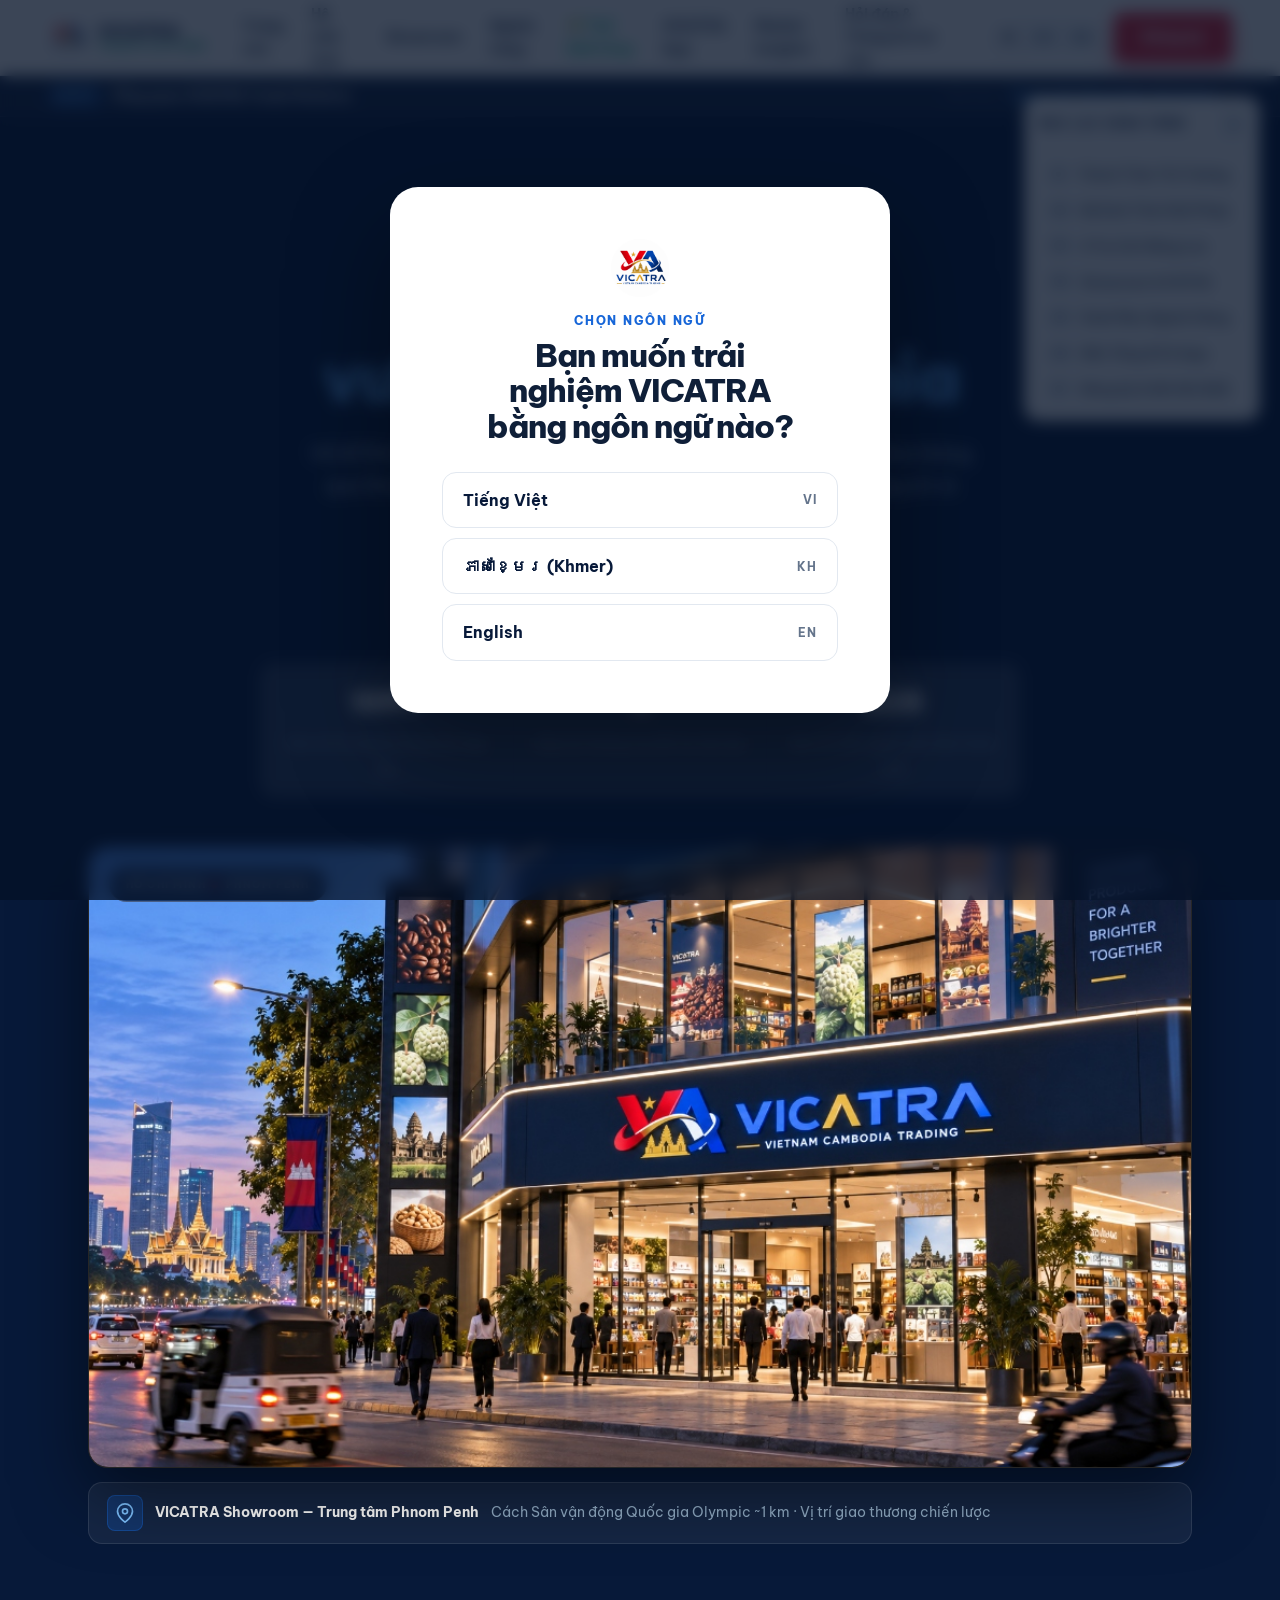
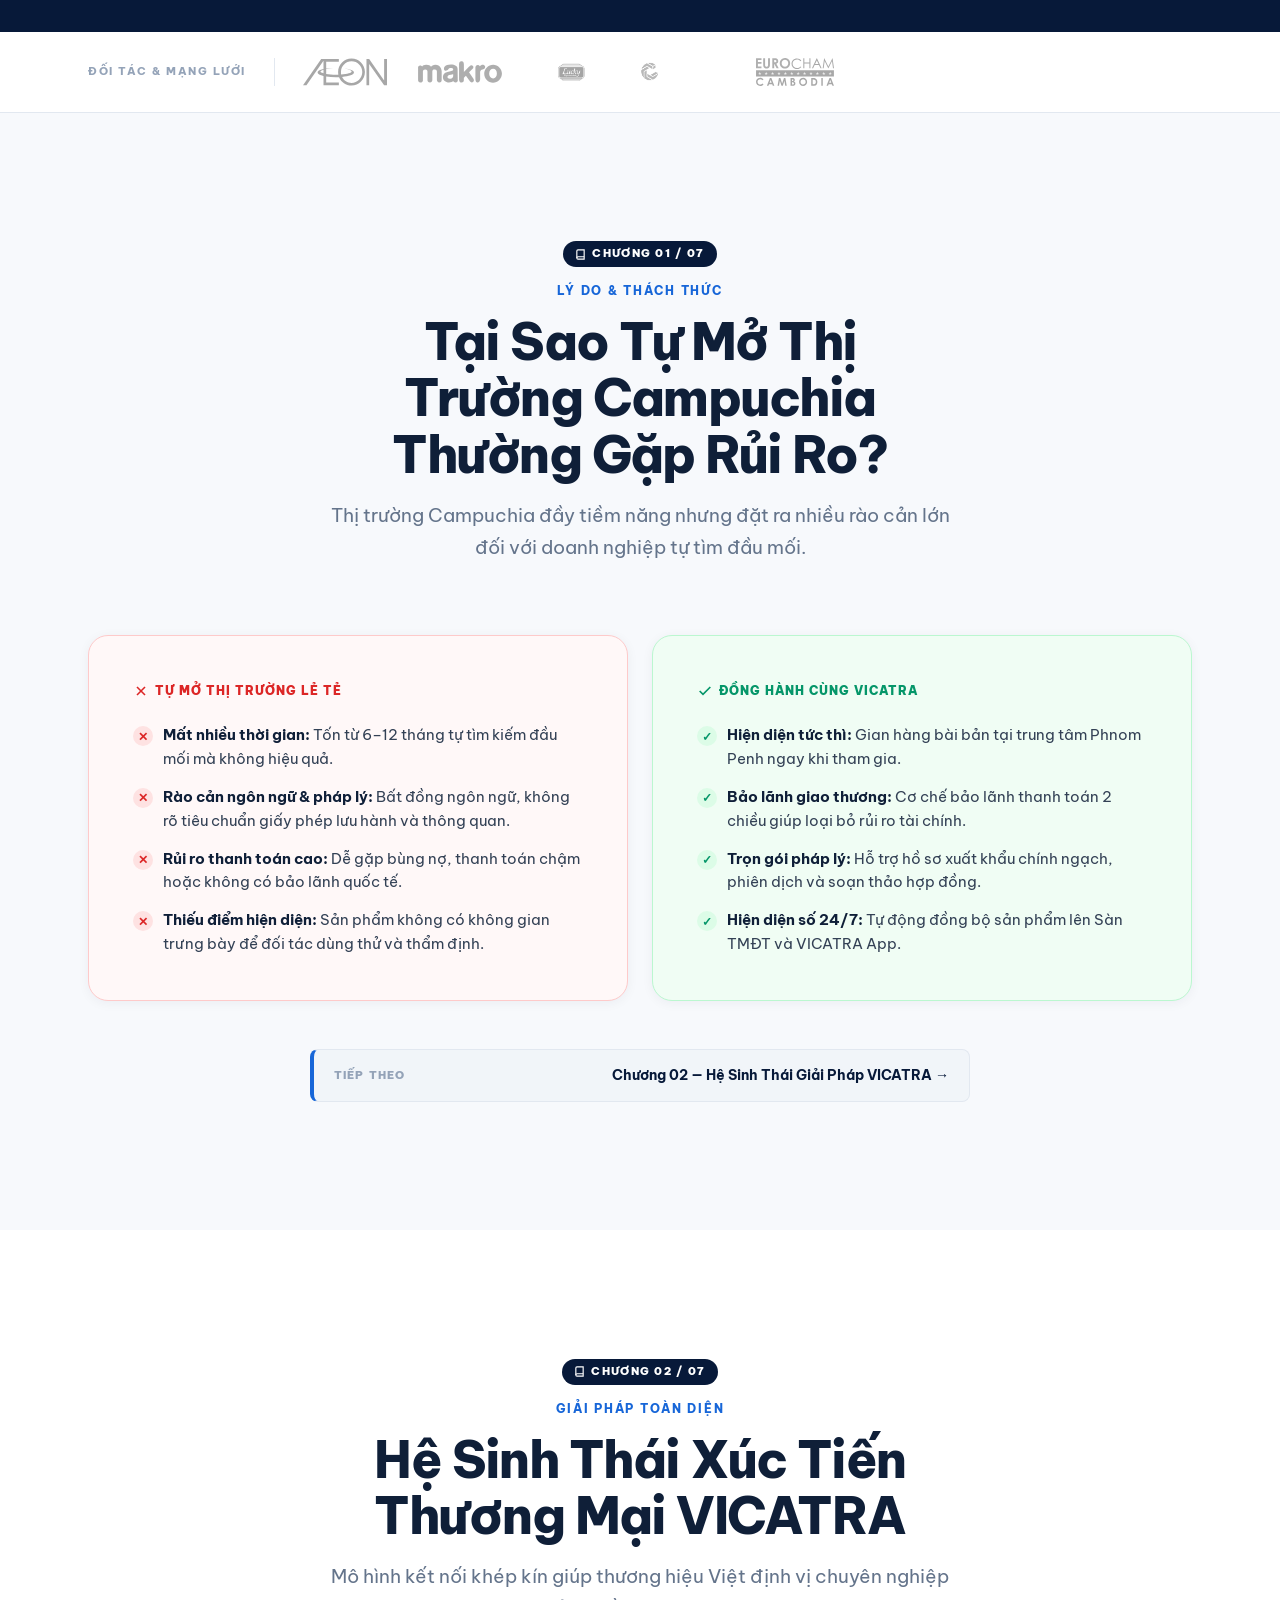
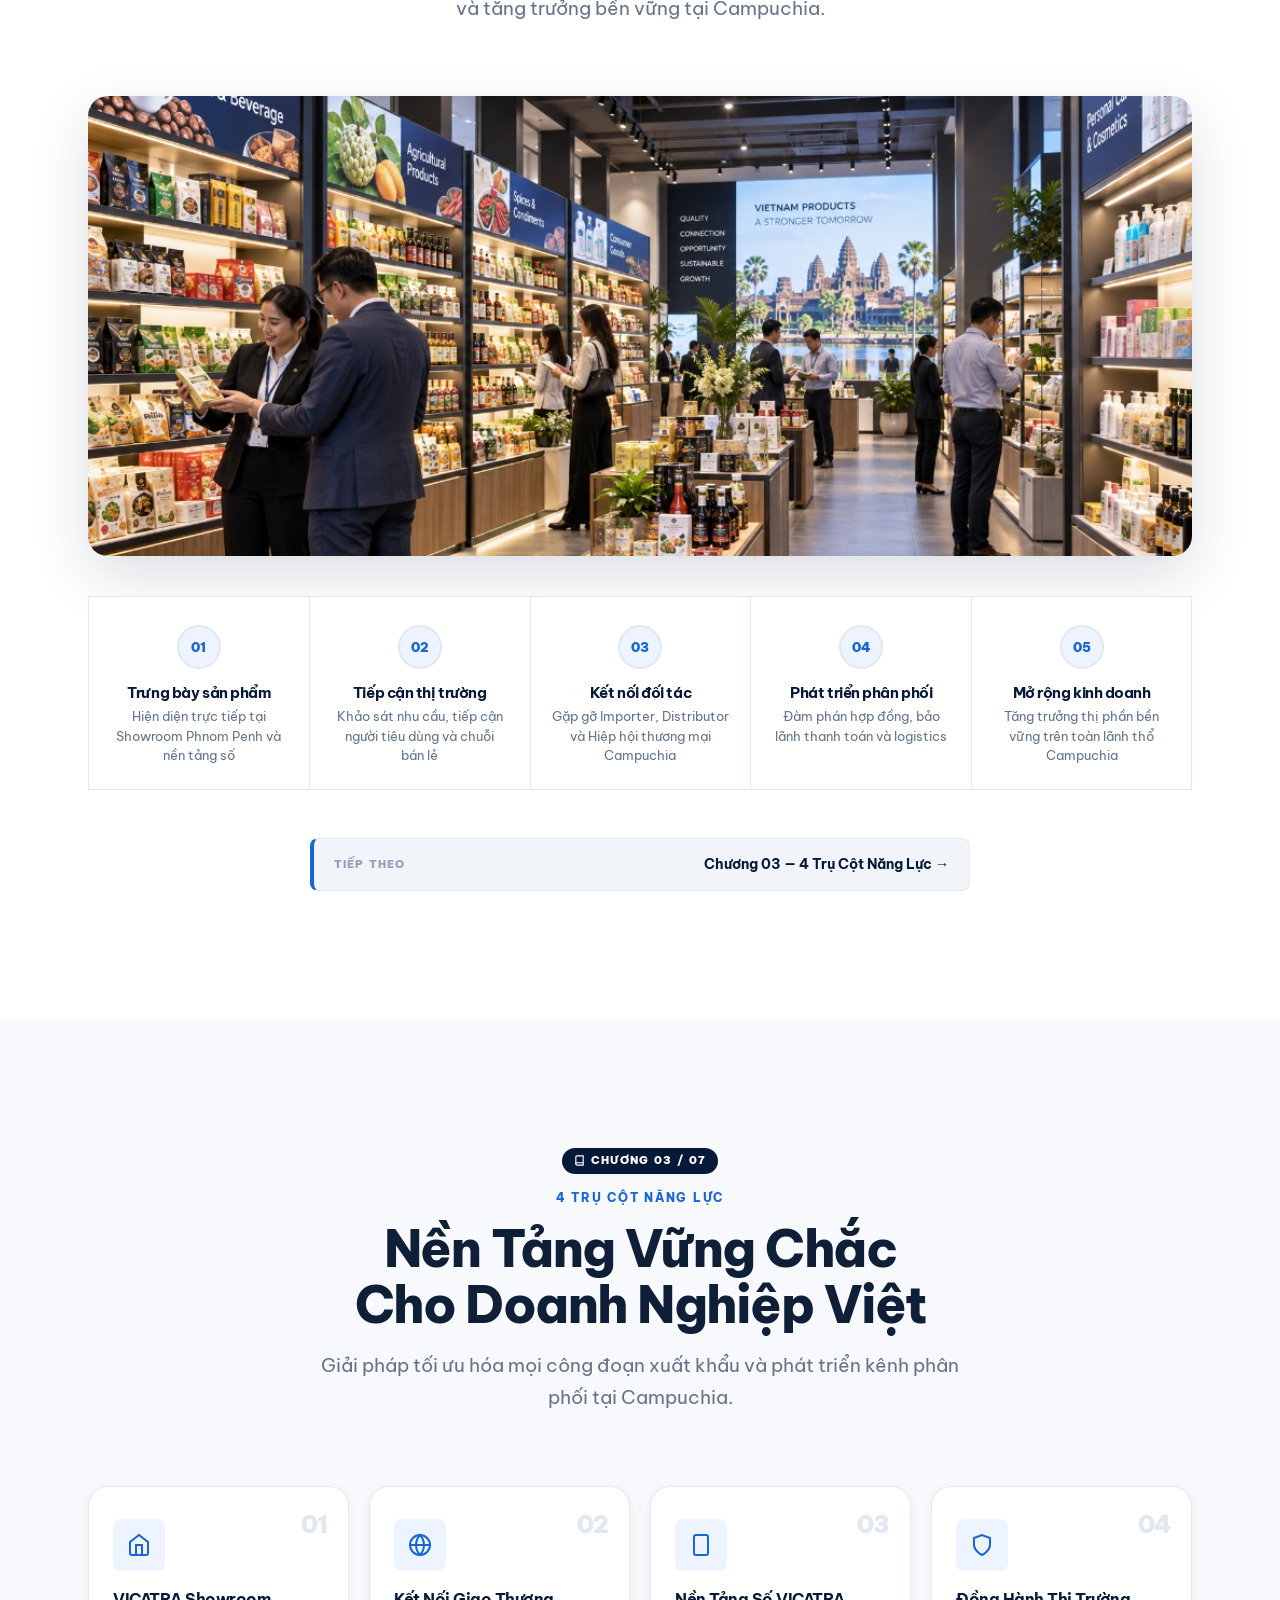
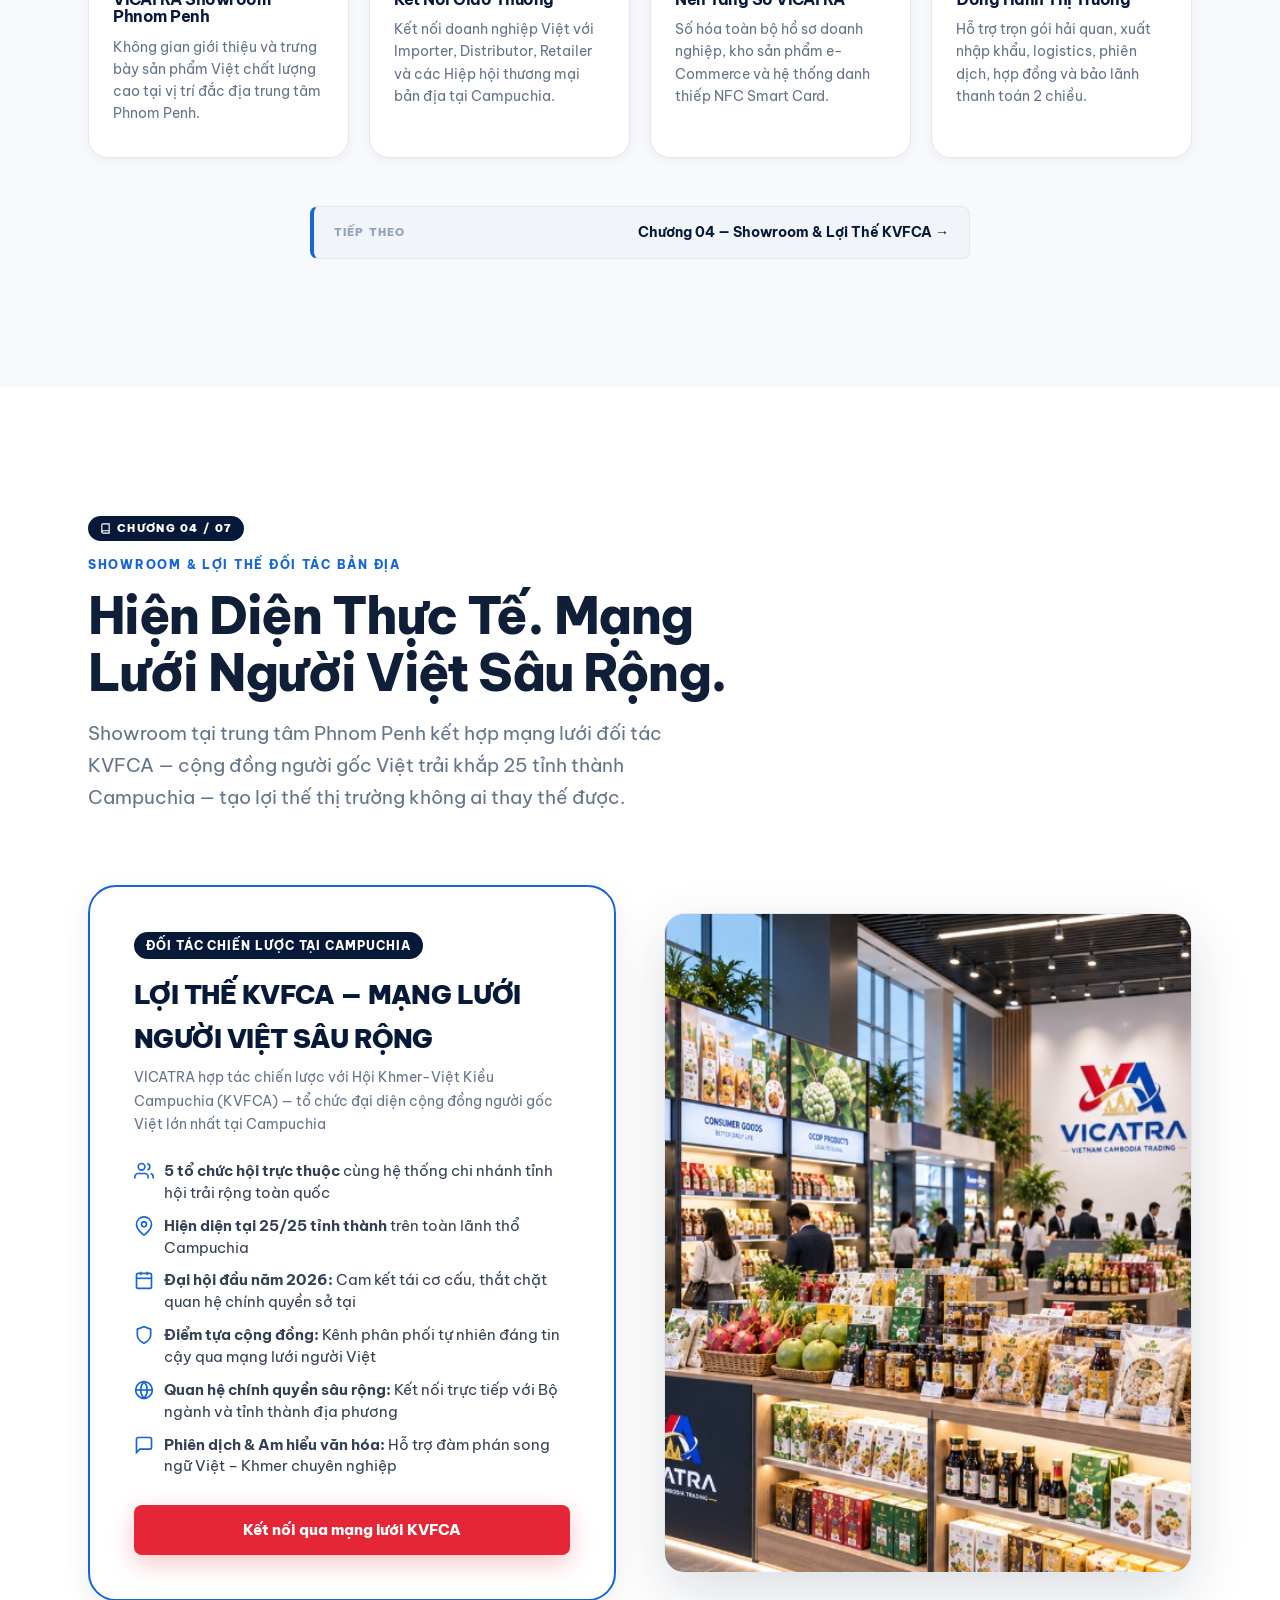
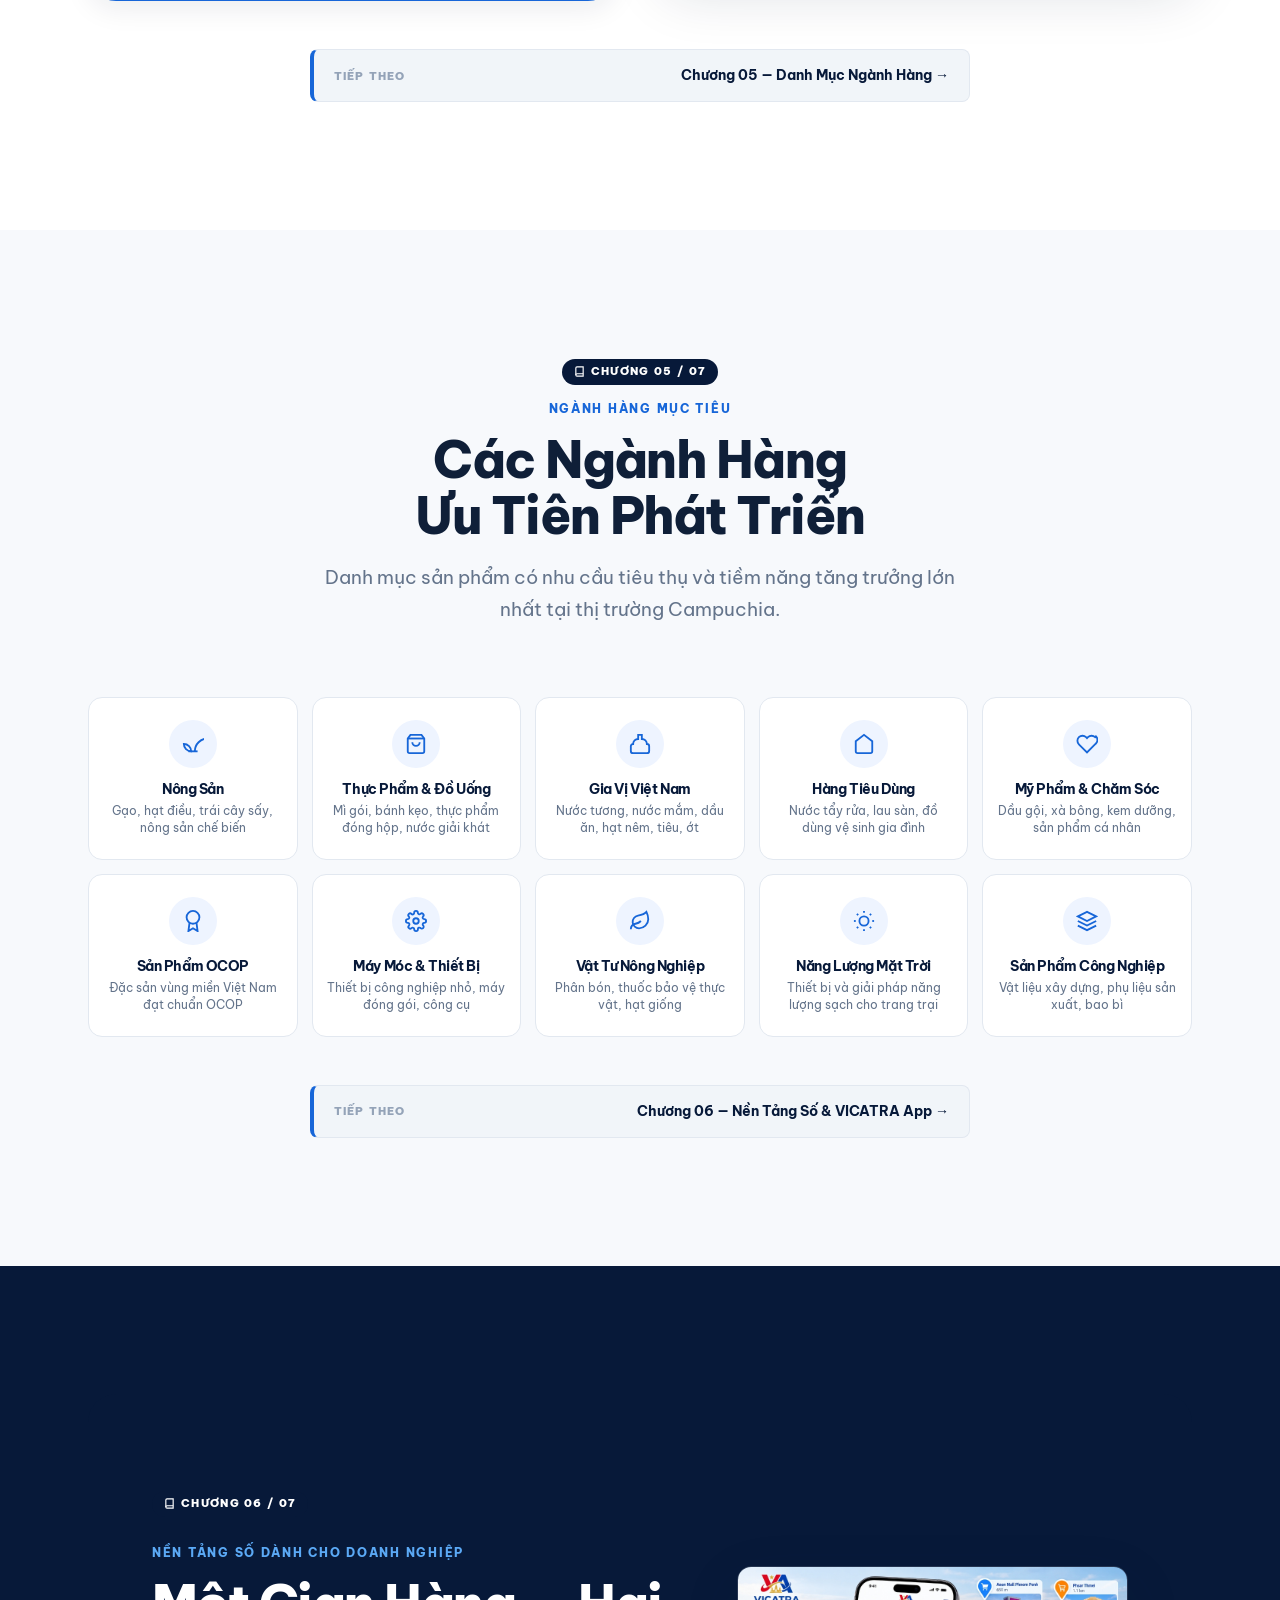
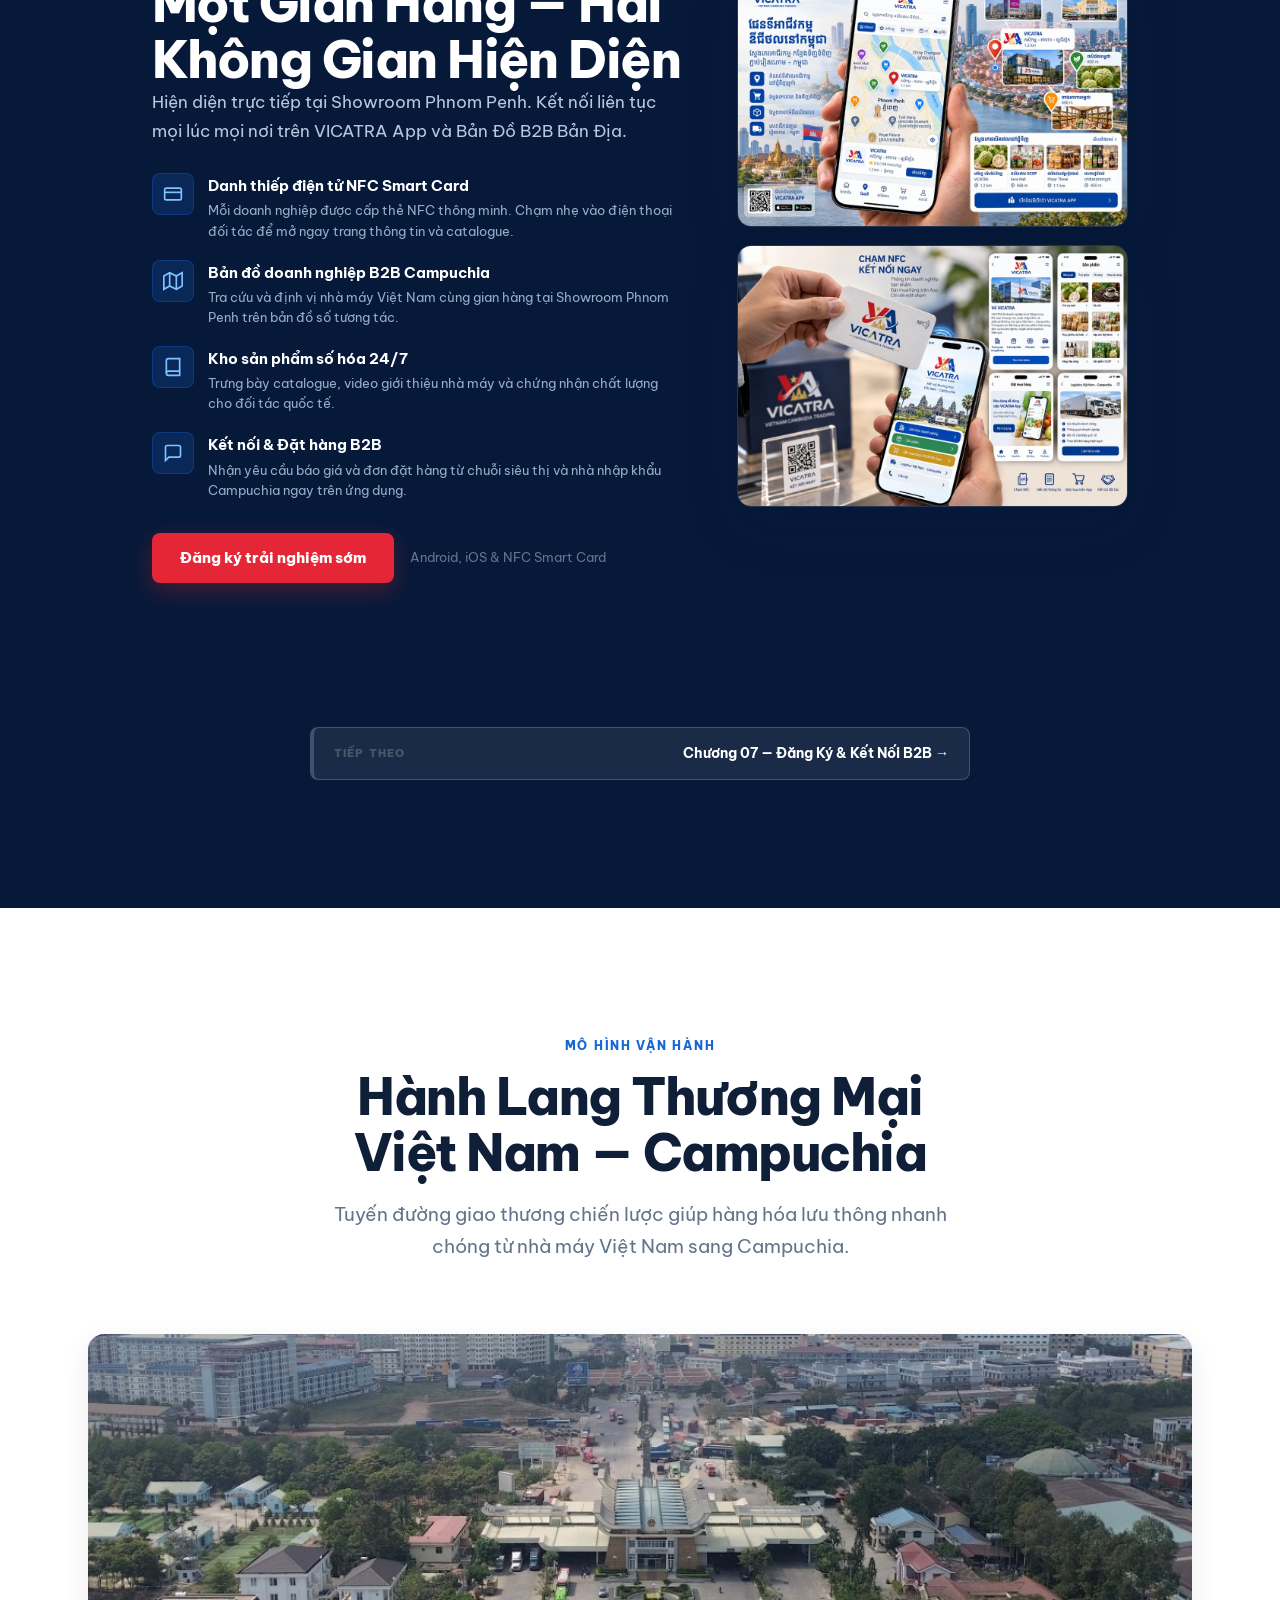
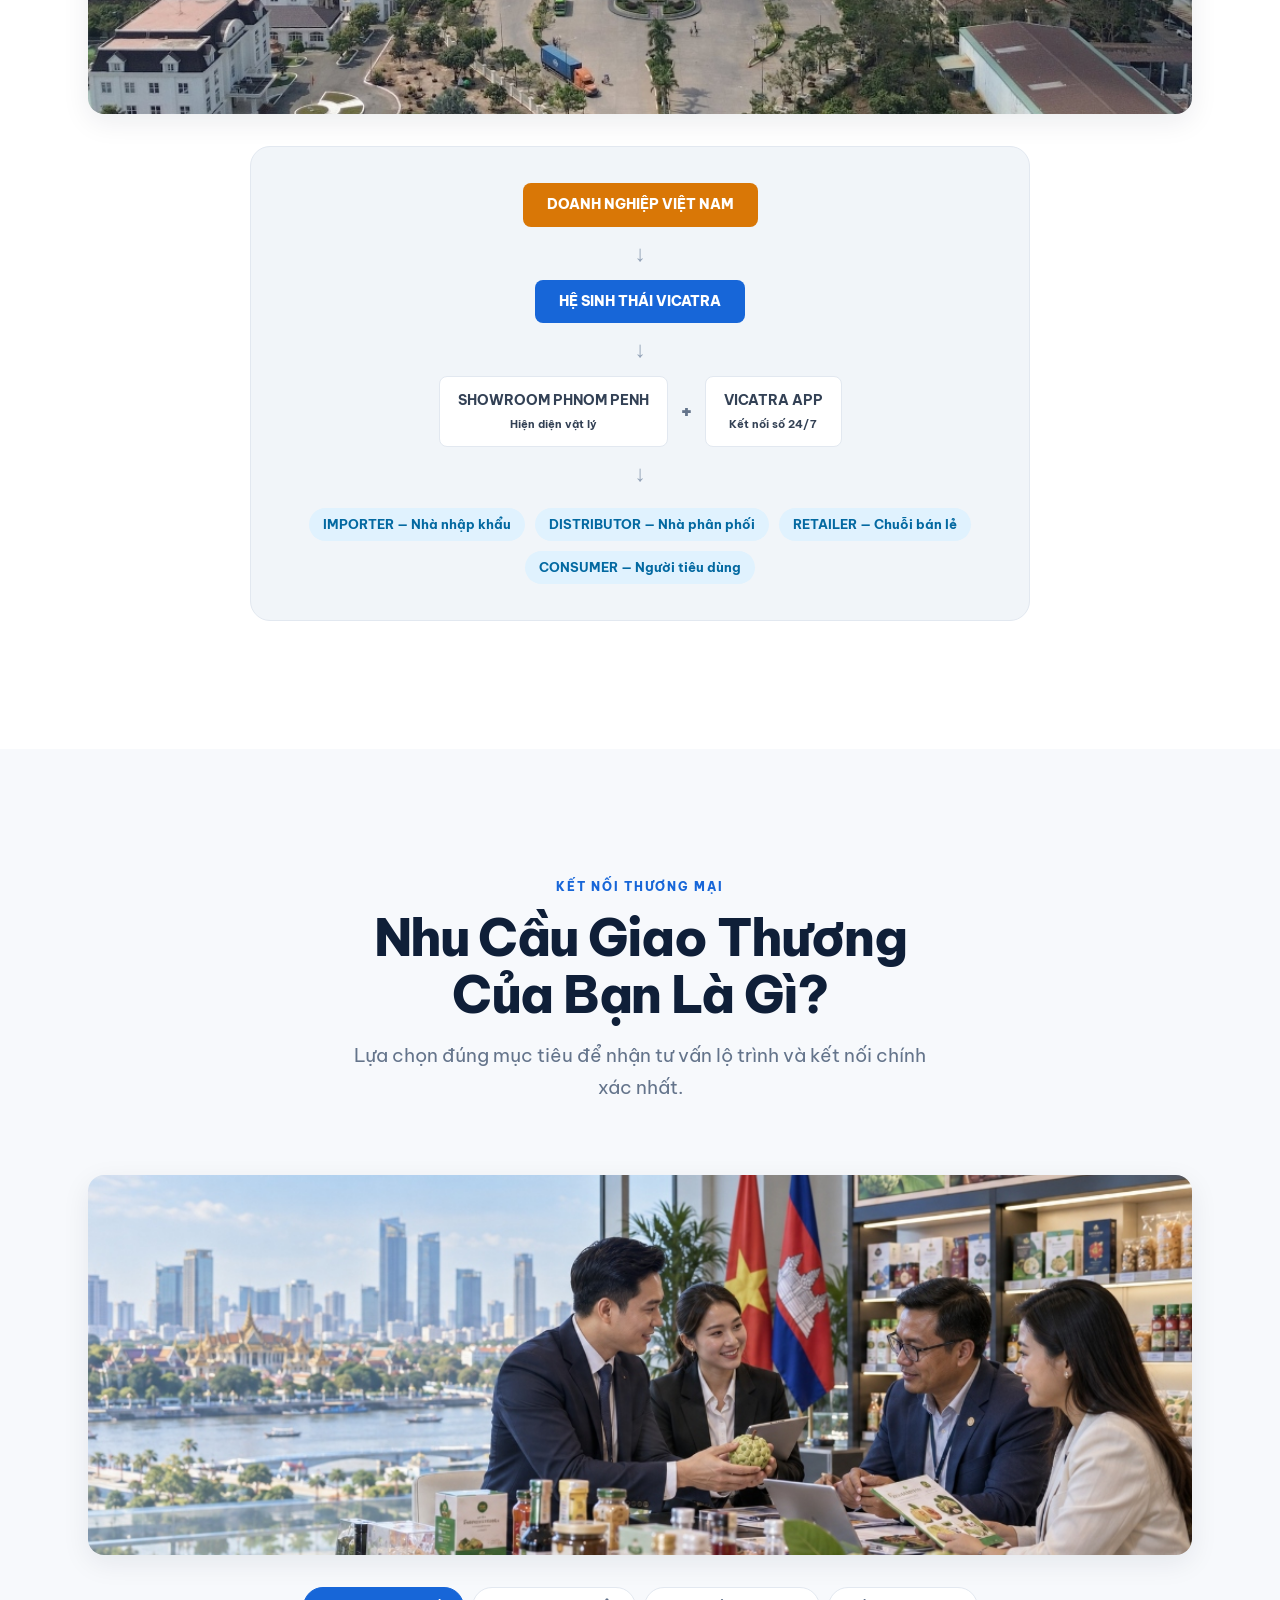
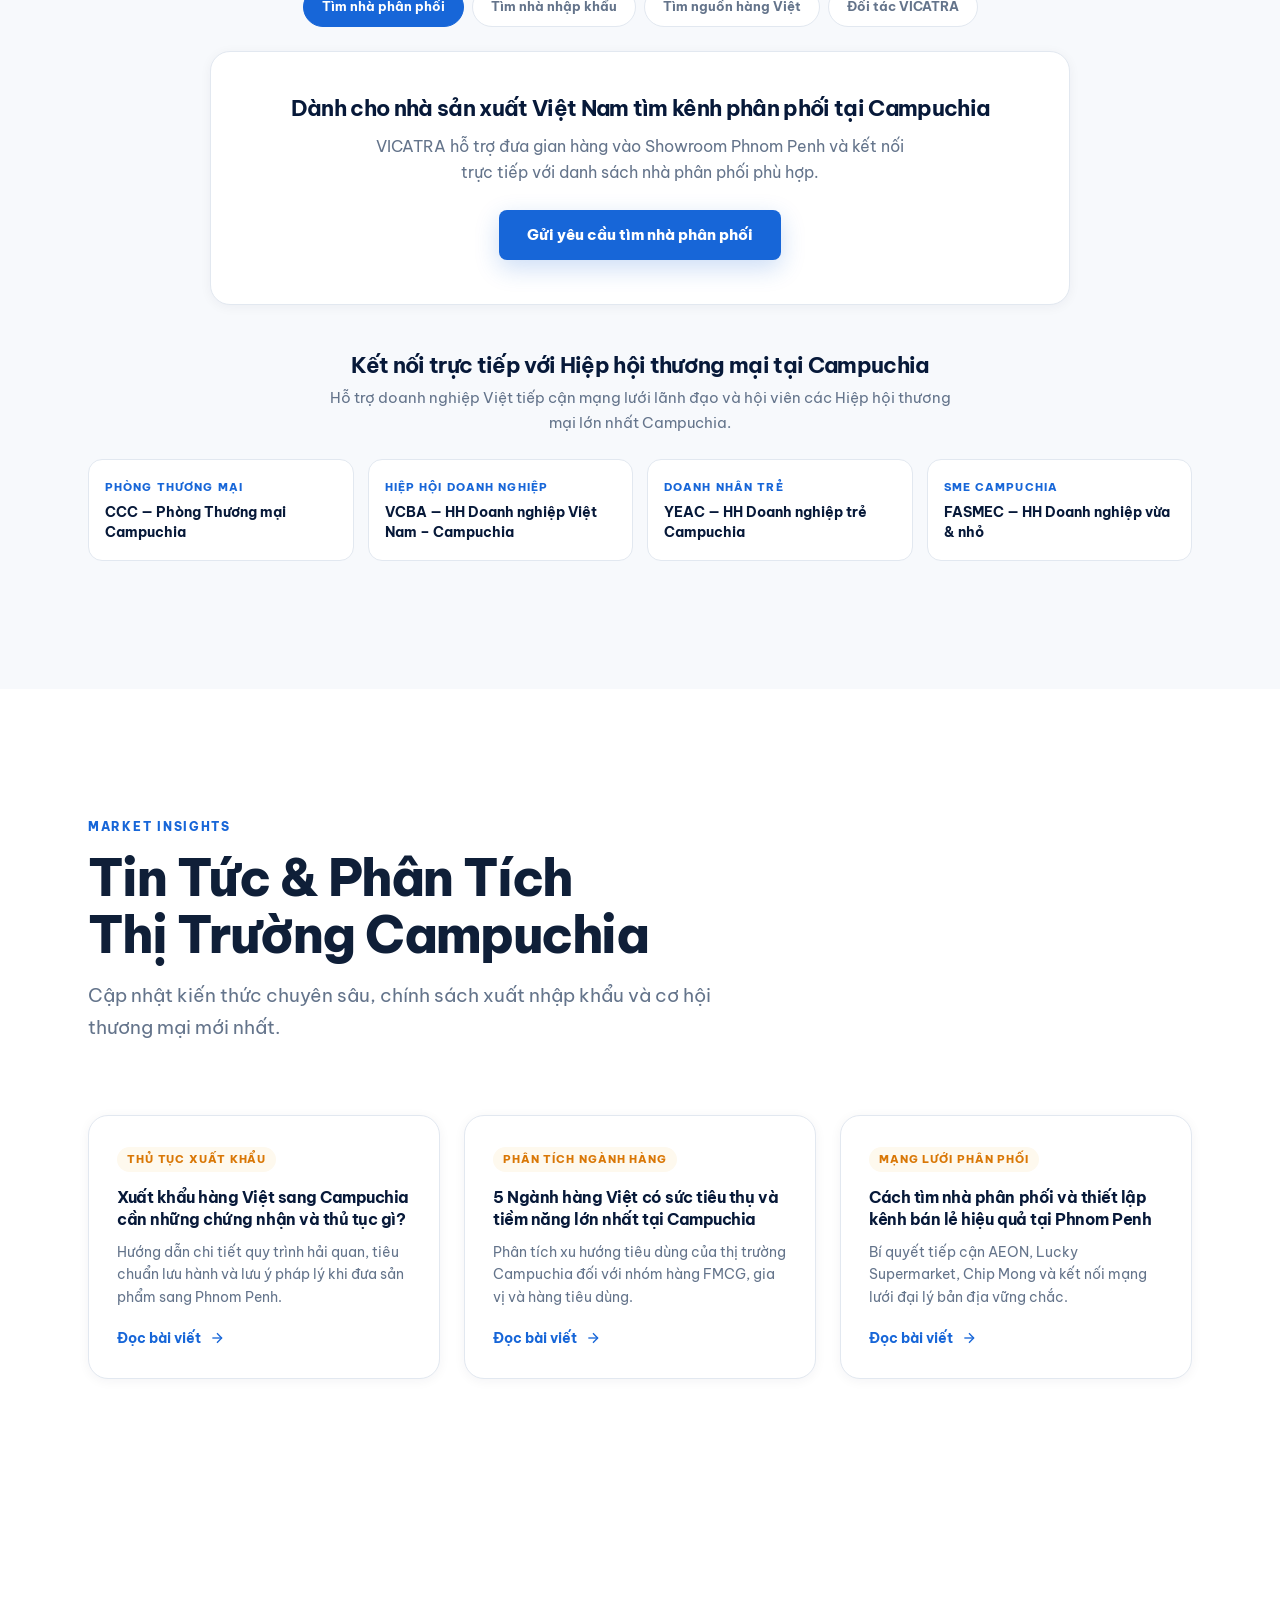
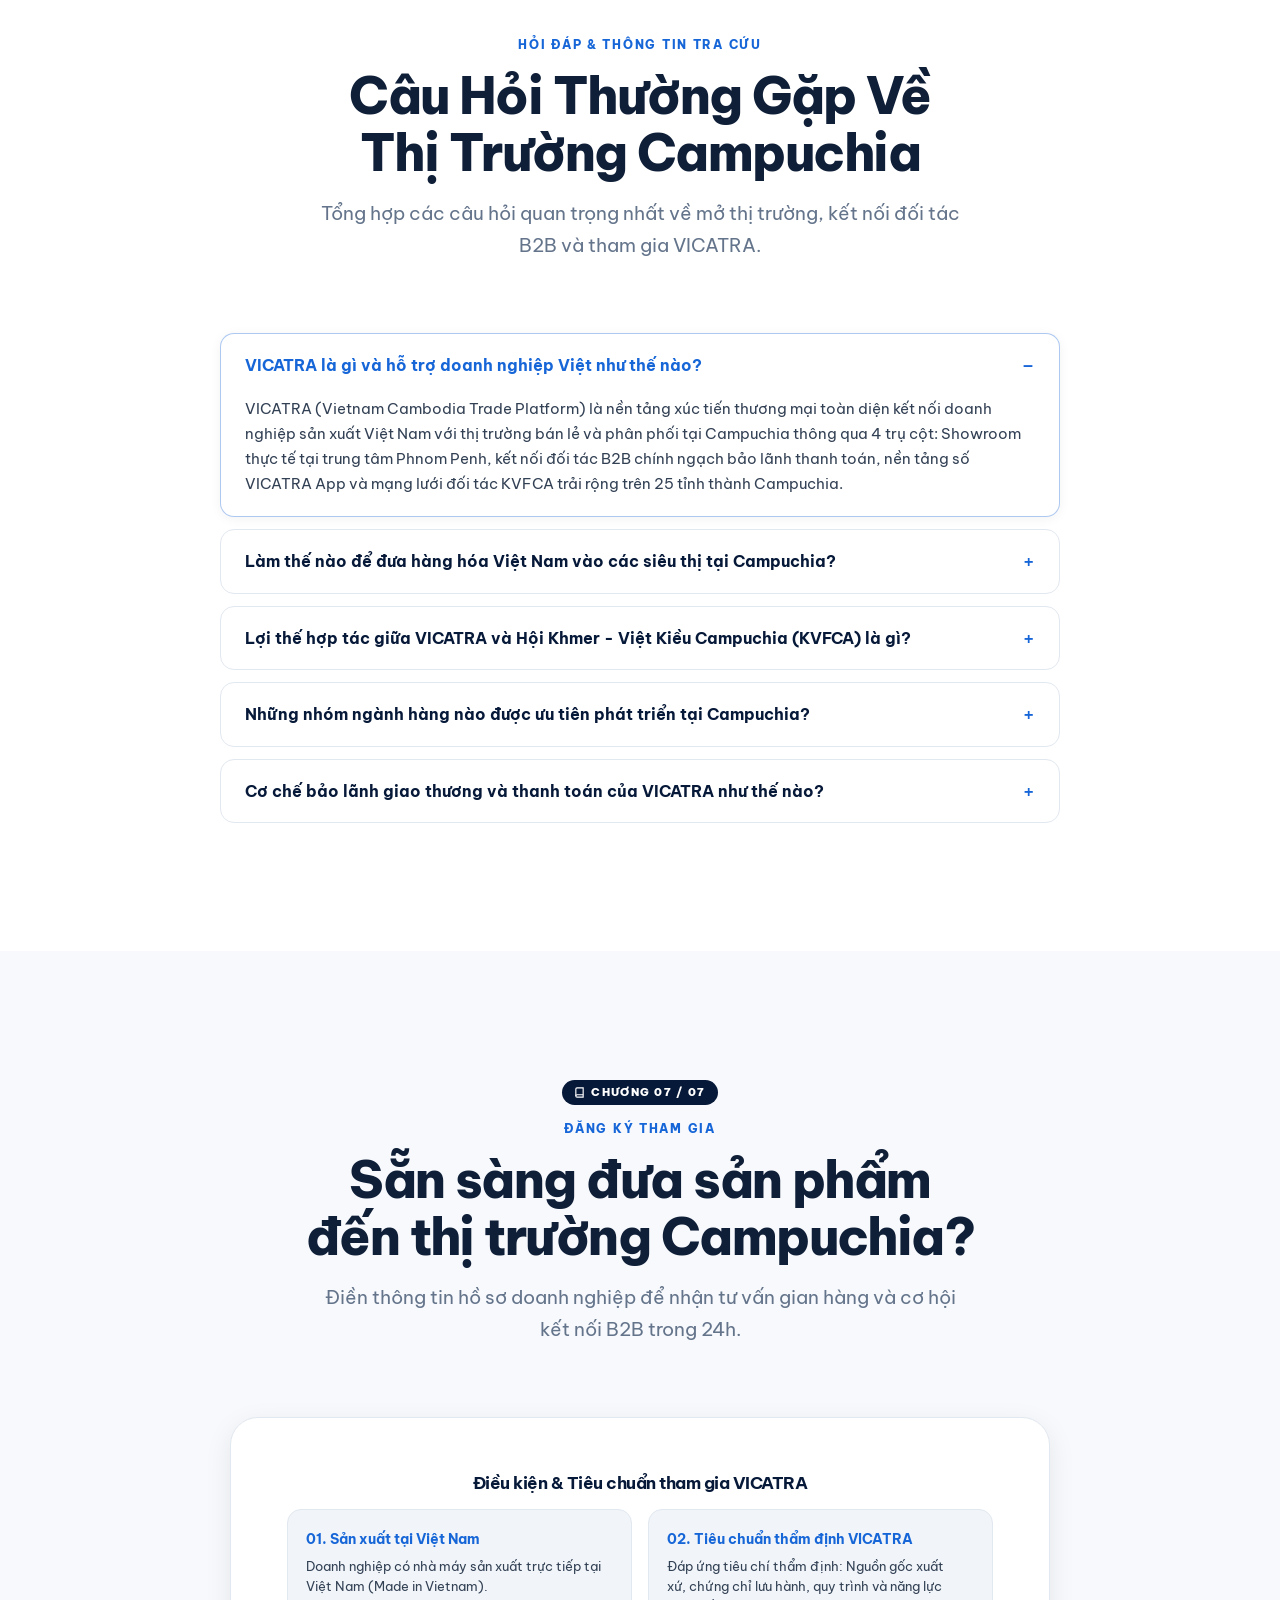
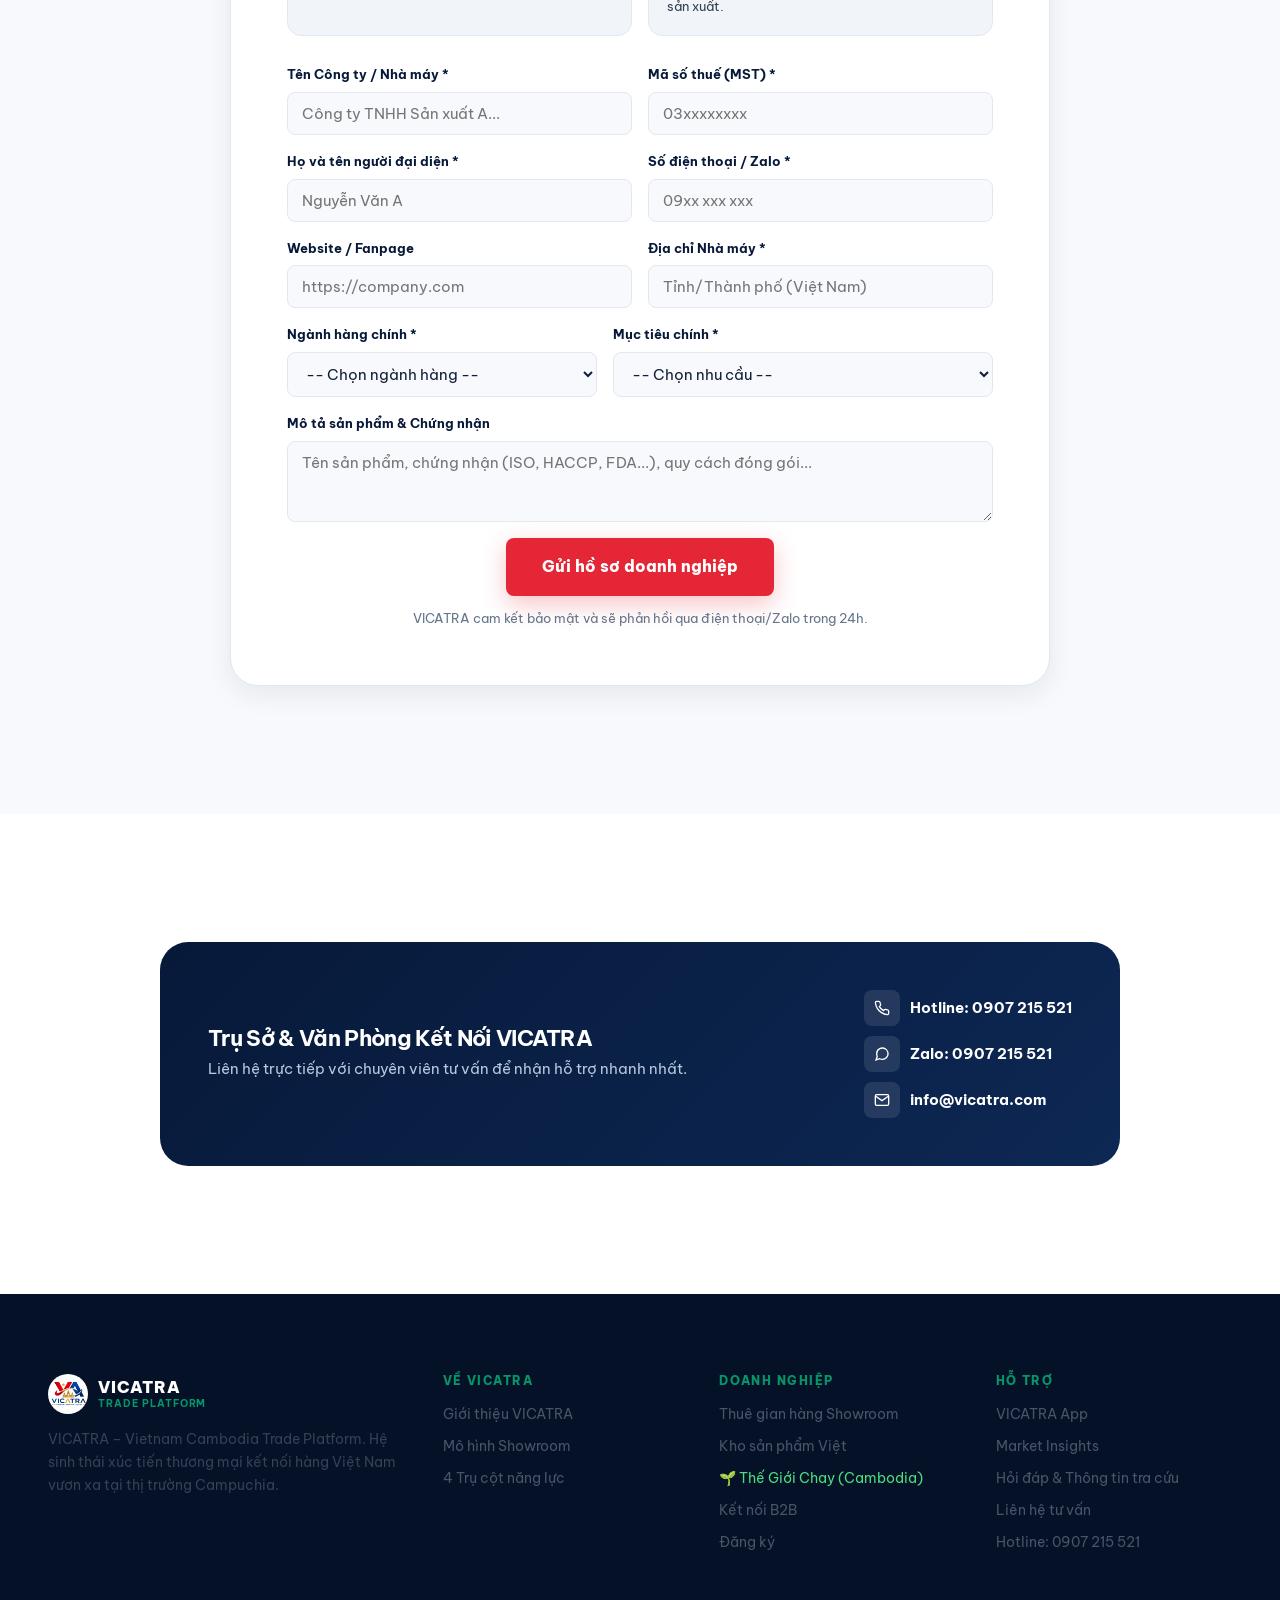
==== commit 971cb99f: "feat(the-gioi-chay): revamp landing page with SG Mart 310 Monivong Phnom Penh store and SEO keywords" ====
--- a/index.html
+++ b/index.html
@@ -210,6 +210,7 @@
       <a href="#about" data-i18n="navAbout">Hệ sinh thái</a>
       <a href="#showroom" data-i18n="navShowroom">Showroom</a>
       <a href="#categories" data-i18n="navCategories">Ngành hàng</a>
+      <a href="the-gioi-chay" style="color: #10b981; font-weight: 700;">🌱 Thế Giới Chay</a>
       <a href="#app" data-i18n="navApp">VICATRA App</a>
       <a href="#insights" data-i18n="navInsights">Market Insights</a>
       <a href="#faq" data-i18n="faqLabel">Hỏi đáp</a>
@@ -1037,6 +1038,7 @@
       <h4 data-i18n="footerCol2">Doanh nghiệp</h4>
       <a href="#showroom" data-i18n="footerRegister">Thuê gian hàng Showroom</a>
       <a href="#categories" data-i18n="footerCat">Kho sản phẩm Việt</a>
+      <a href="the-gioi-chay" style="color:#4ade80">🌱 Thế Giới Chay (Cambodia)</a>
       <a href="#trade" data-i18n="footerTrade">Kết nối B2B</a>
       <a href="#register" data-i18n="navCta">Đăng ký</a>
     </div>
